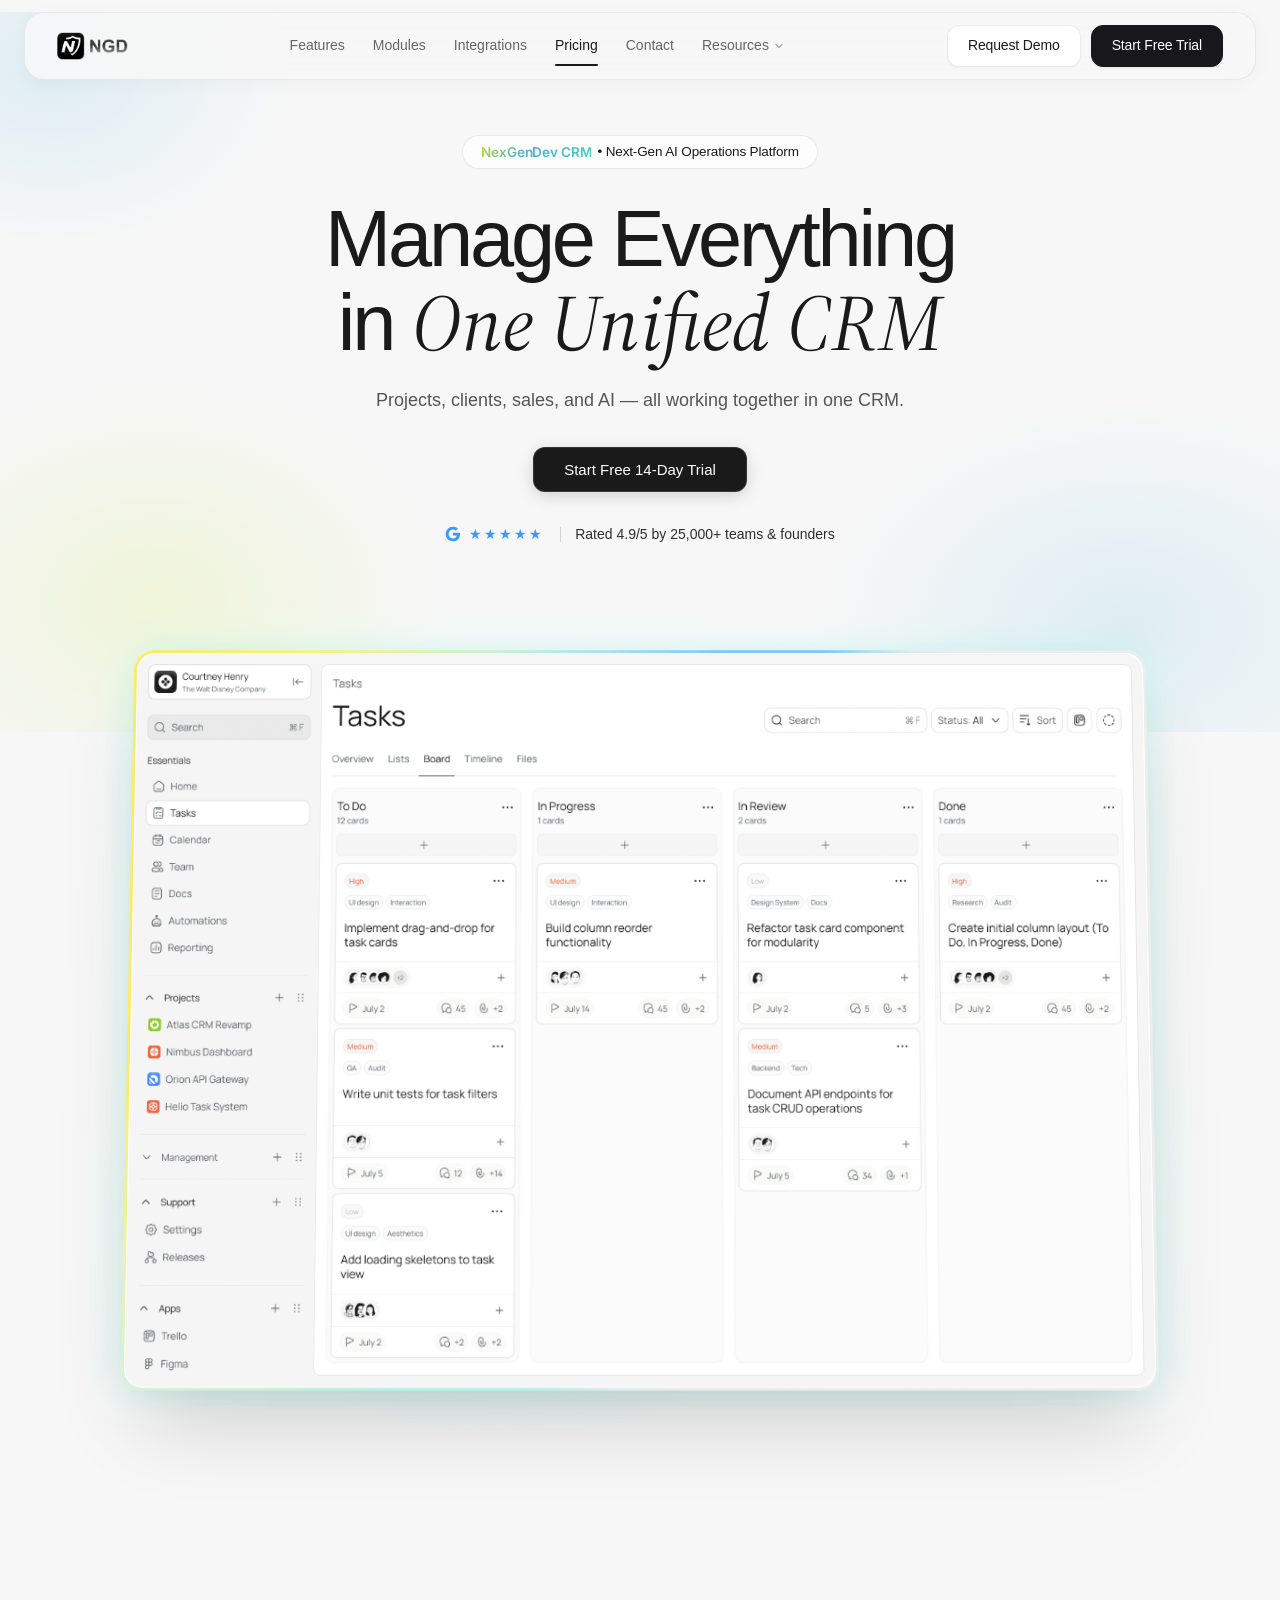
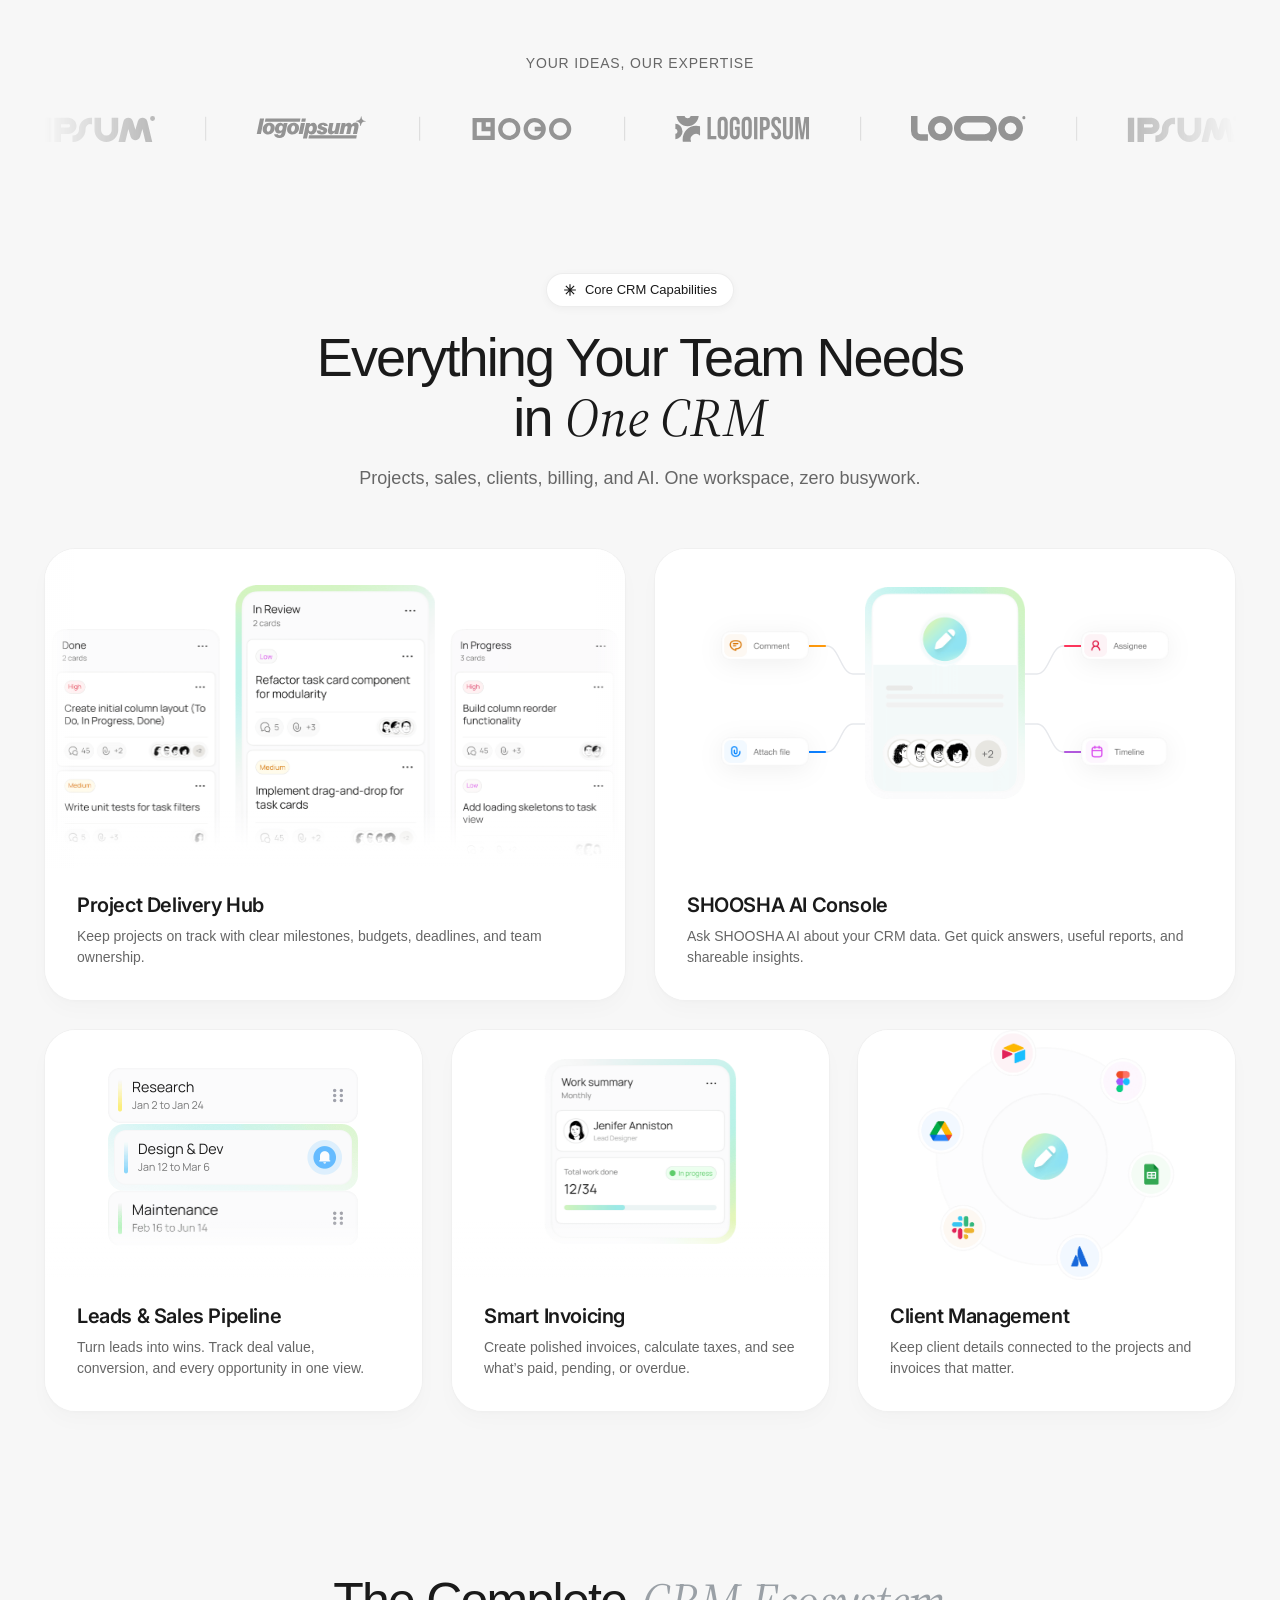
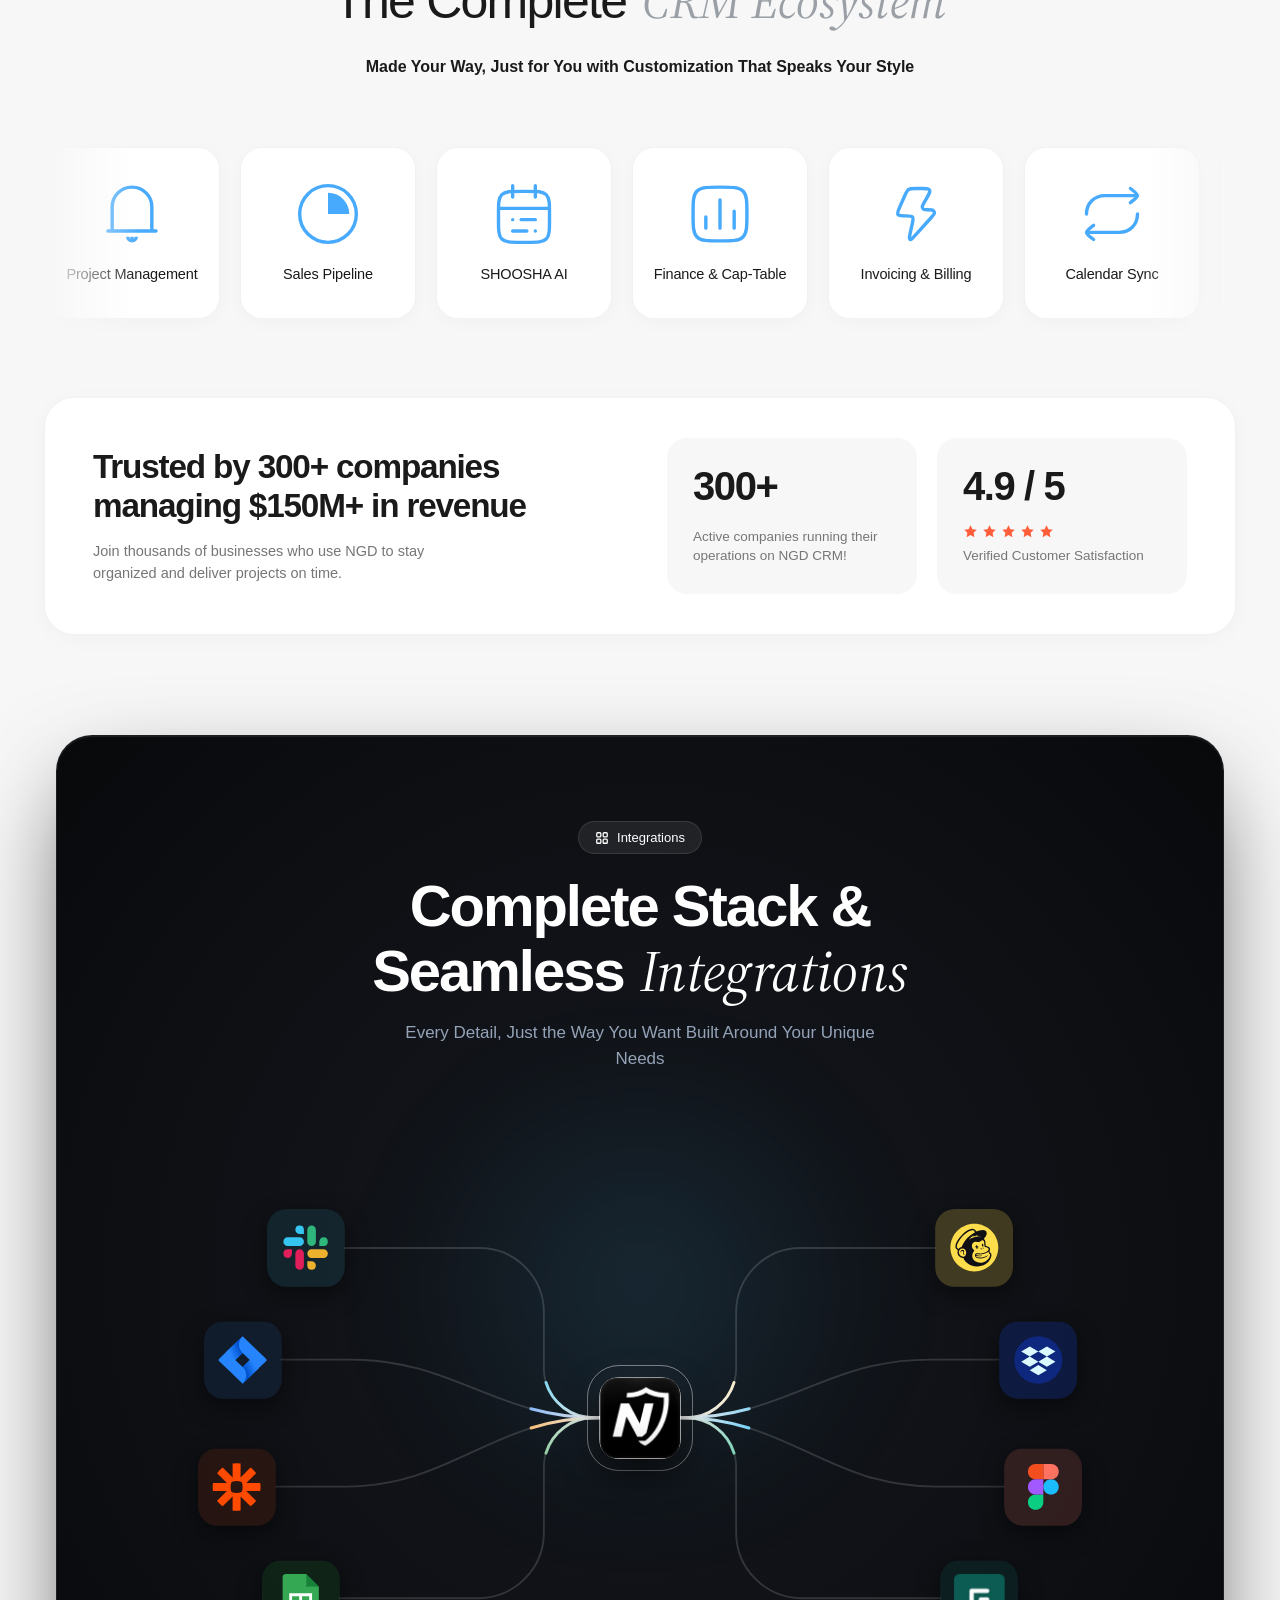
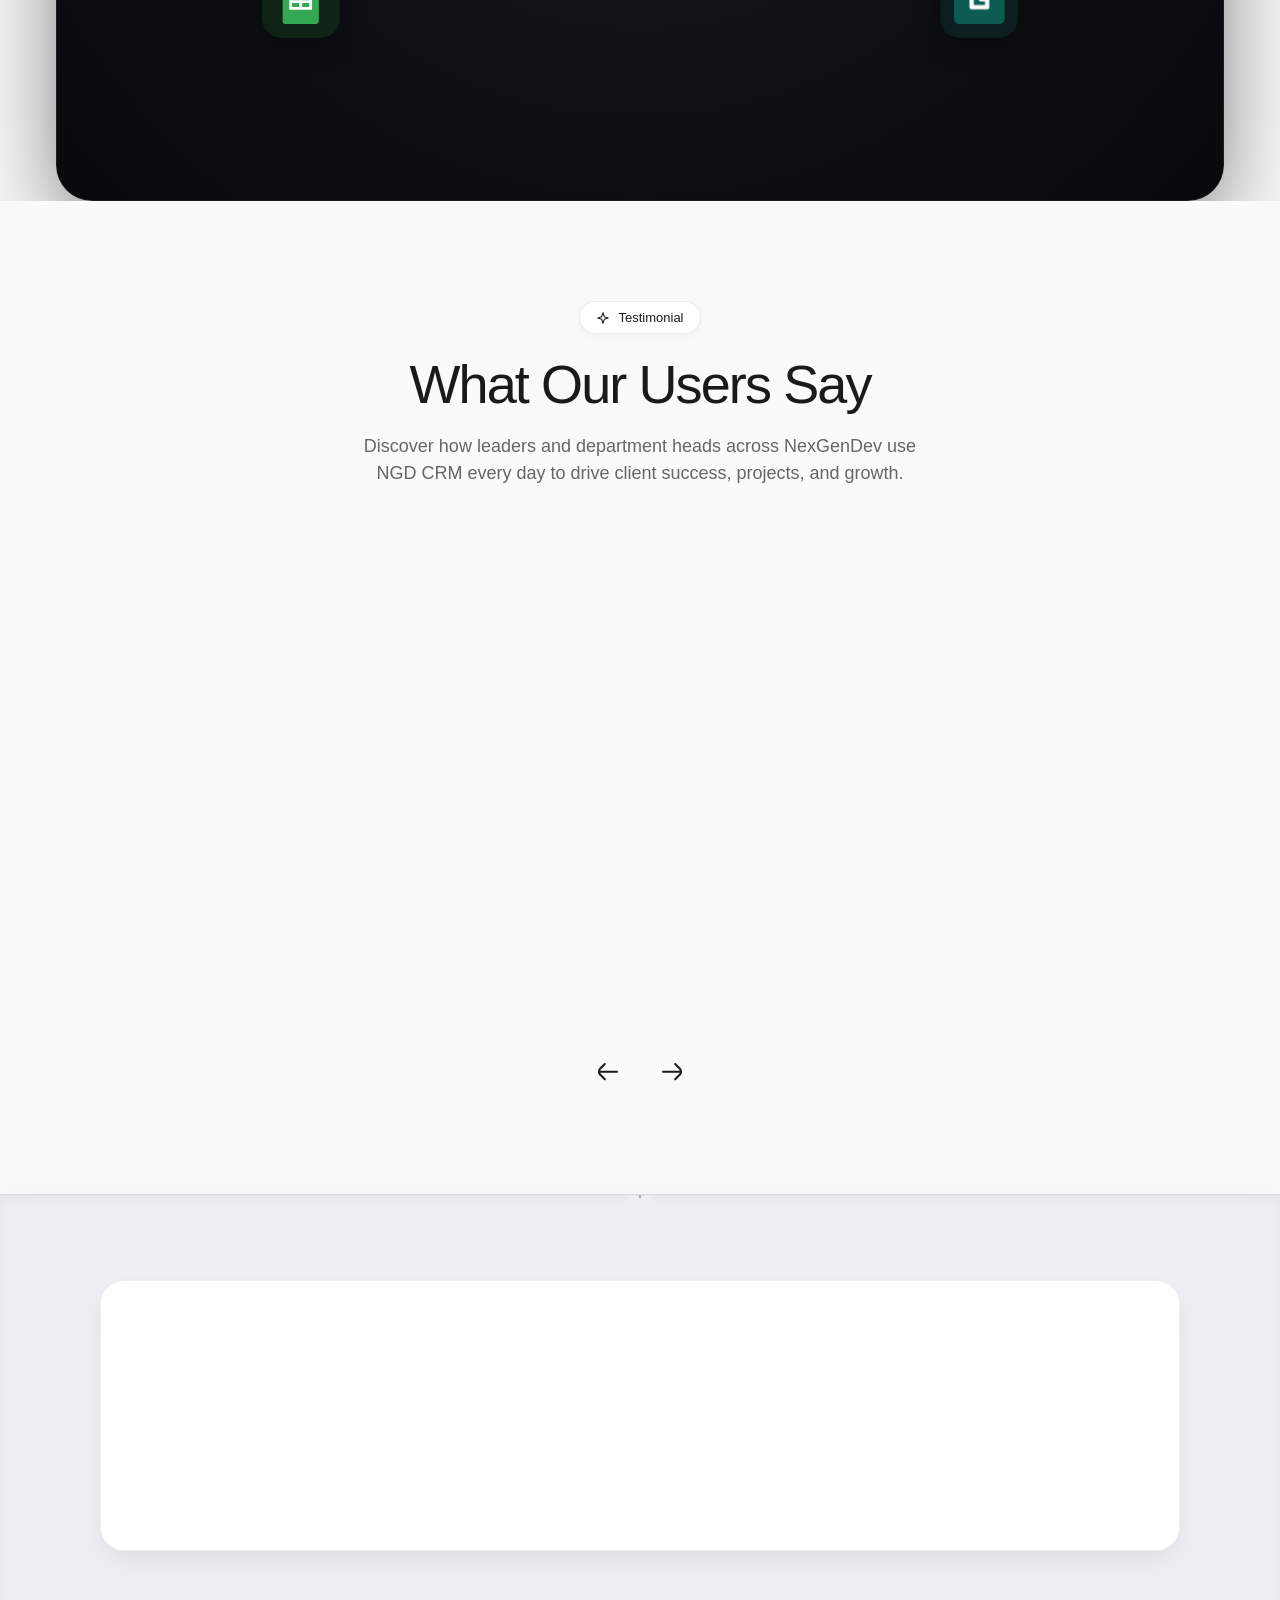
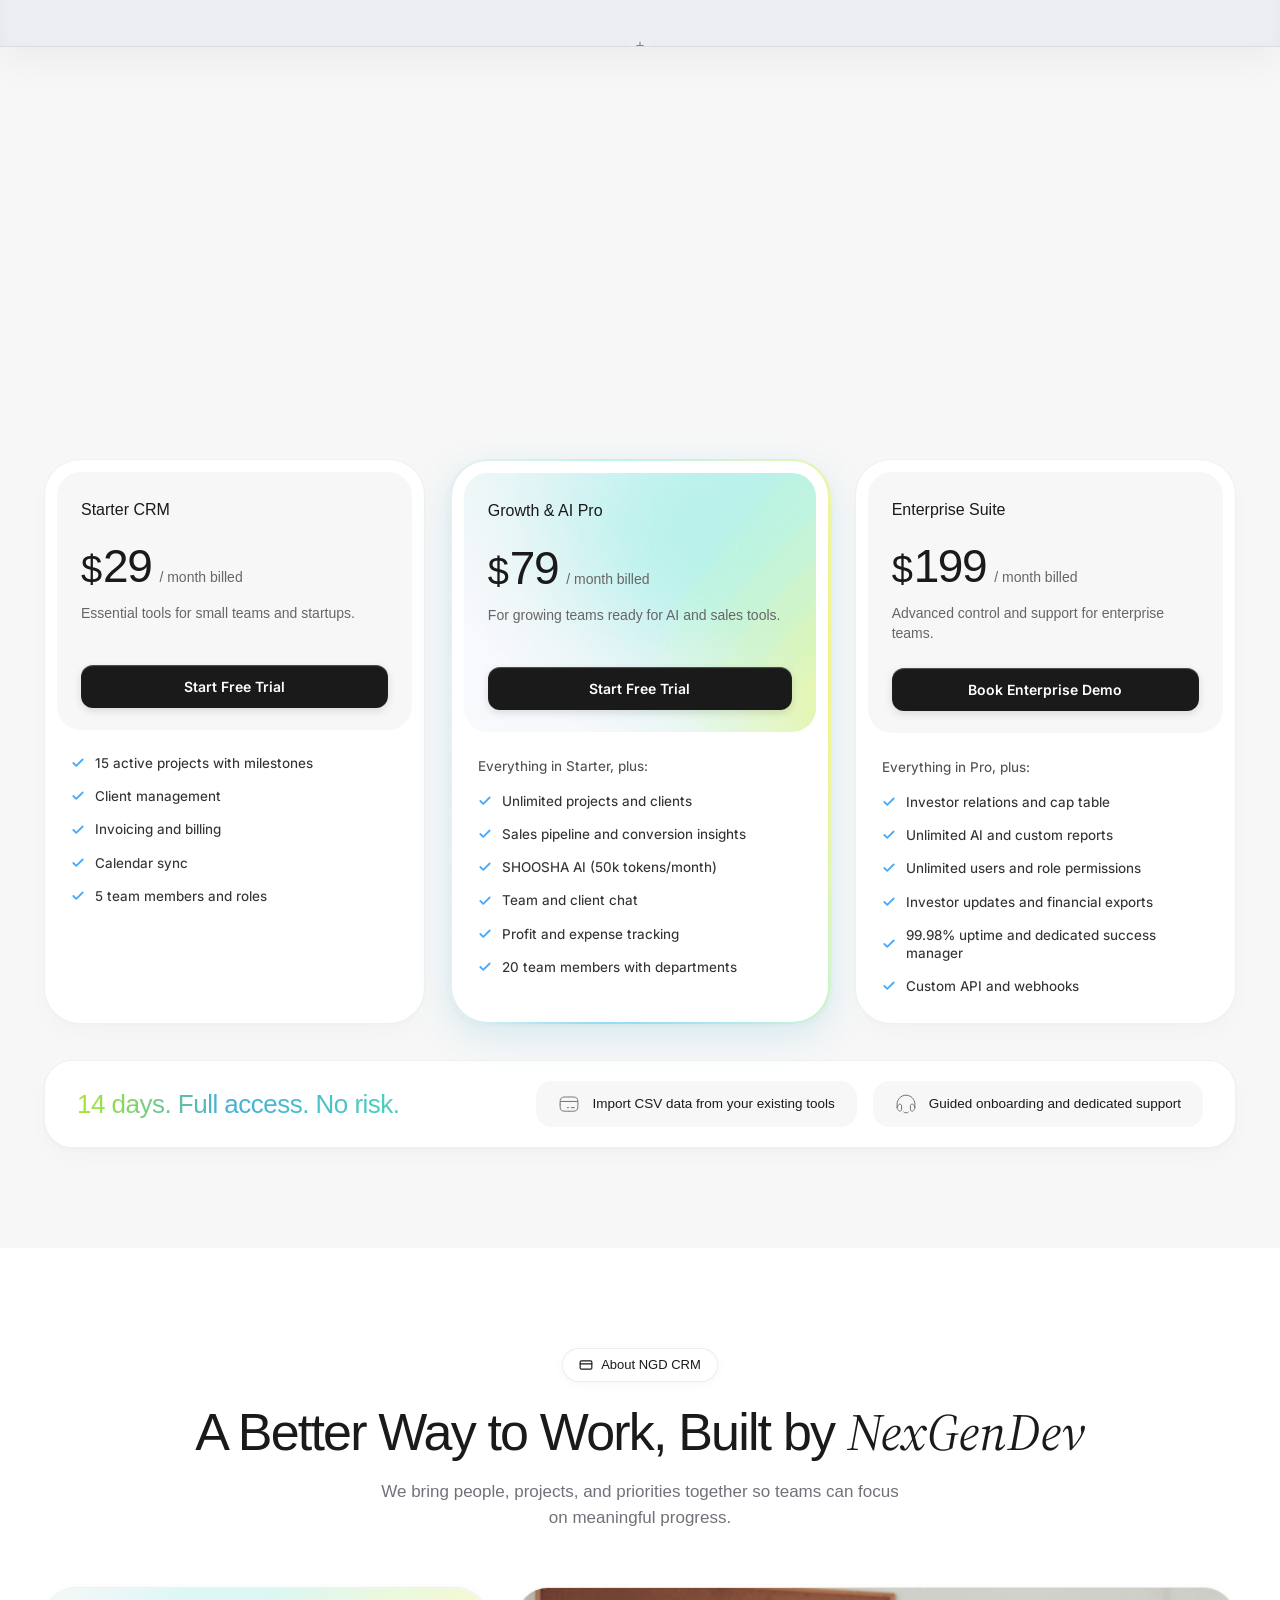
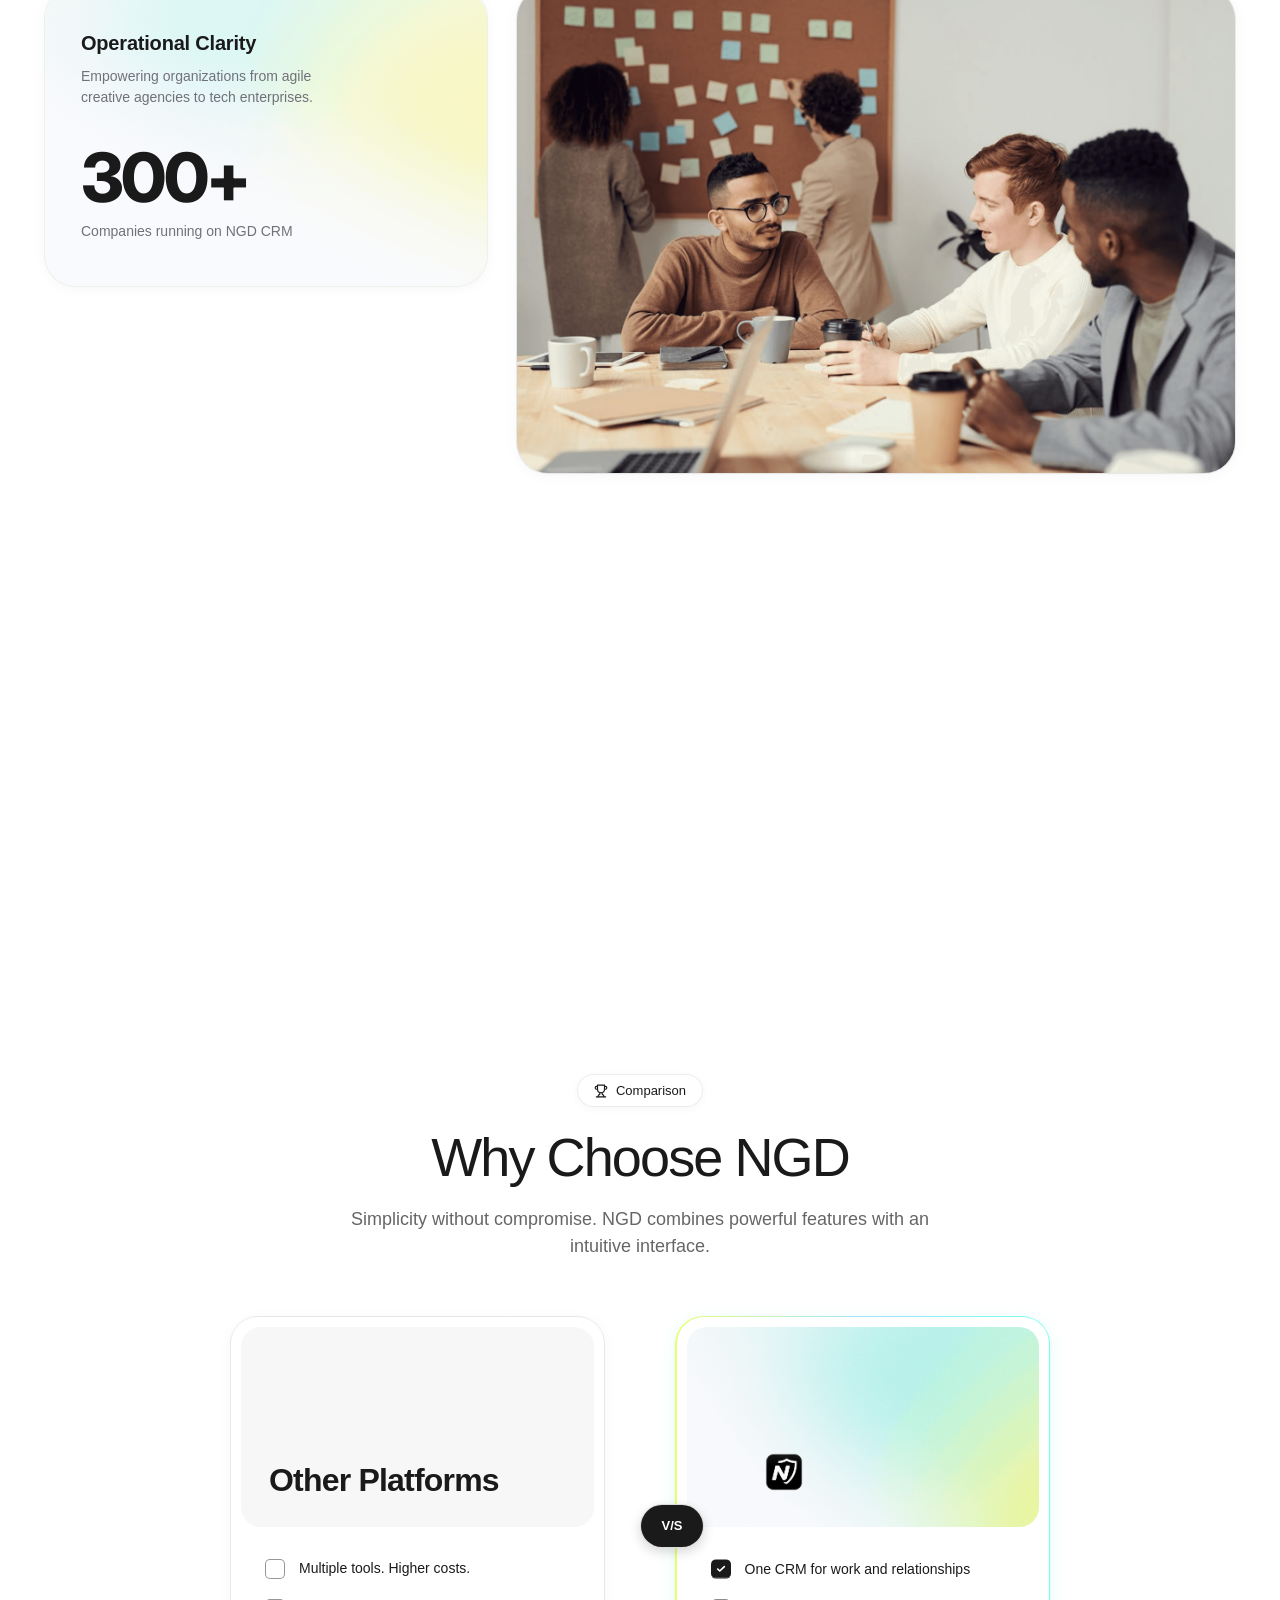
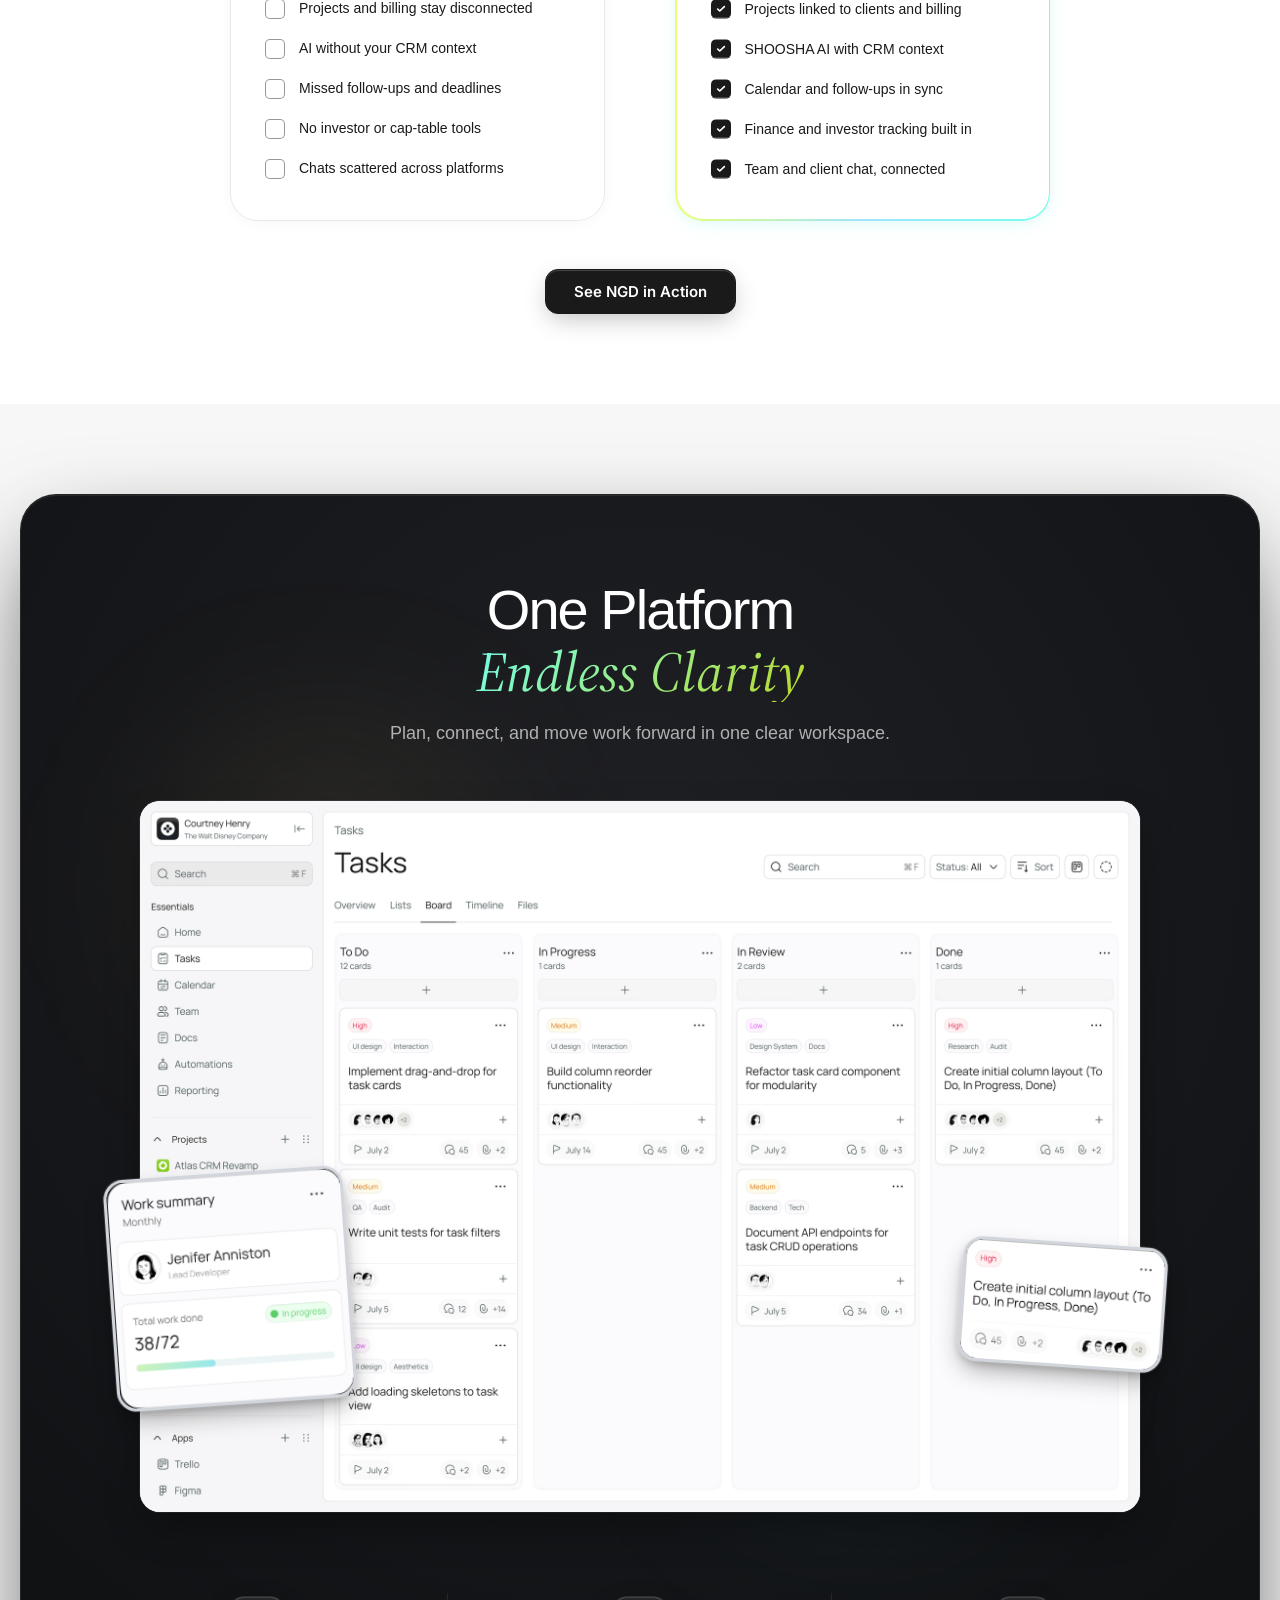
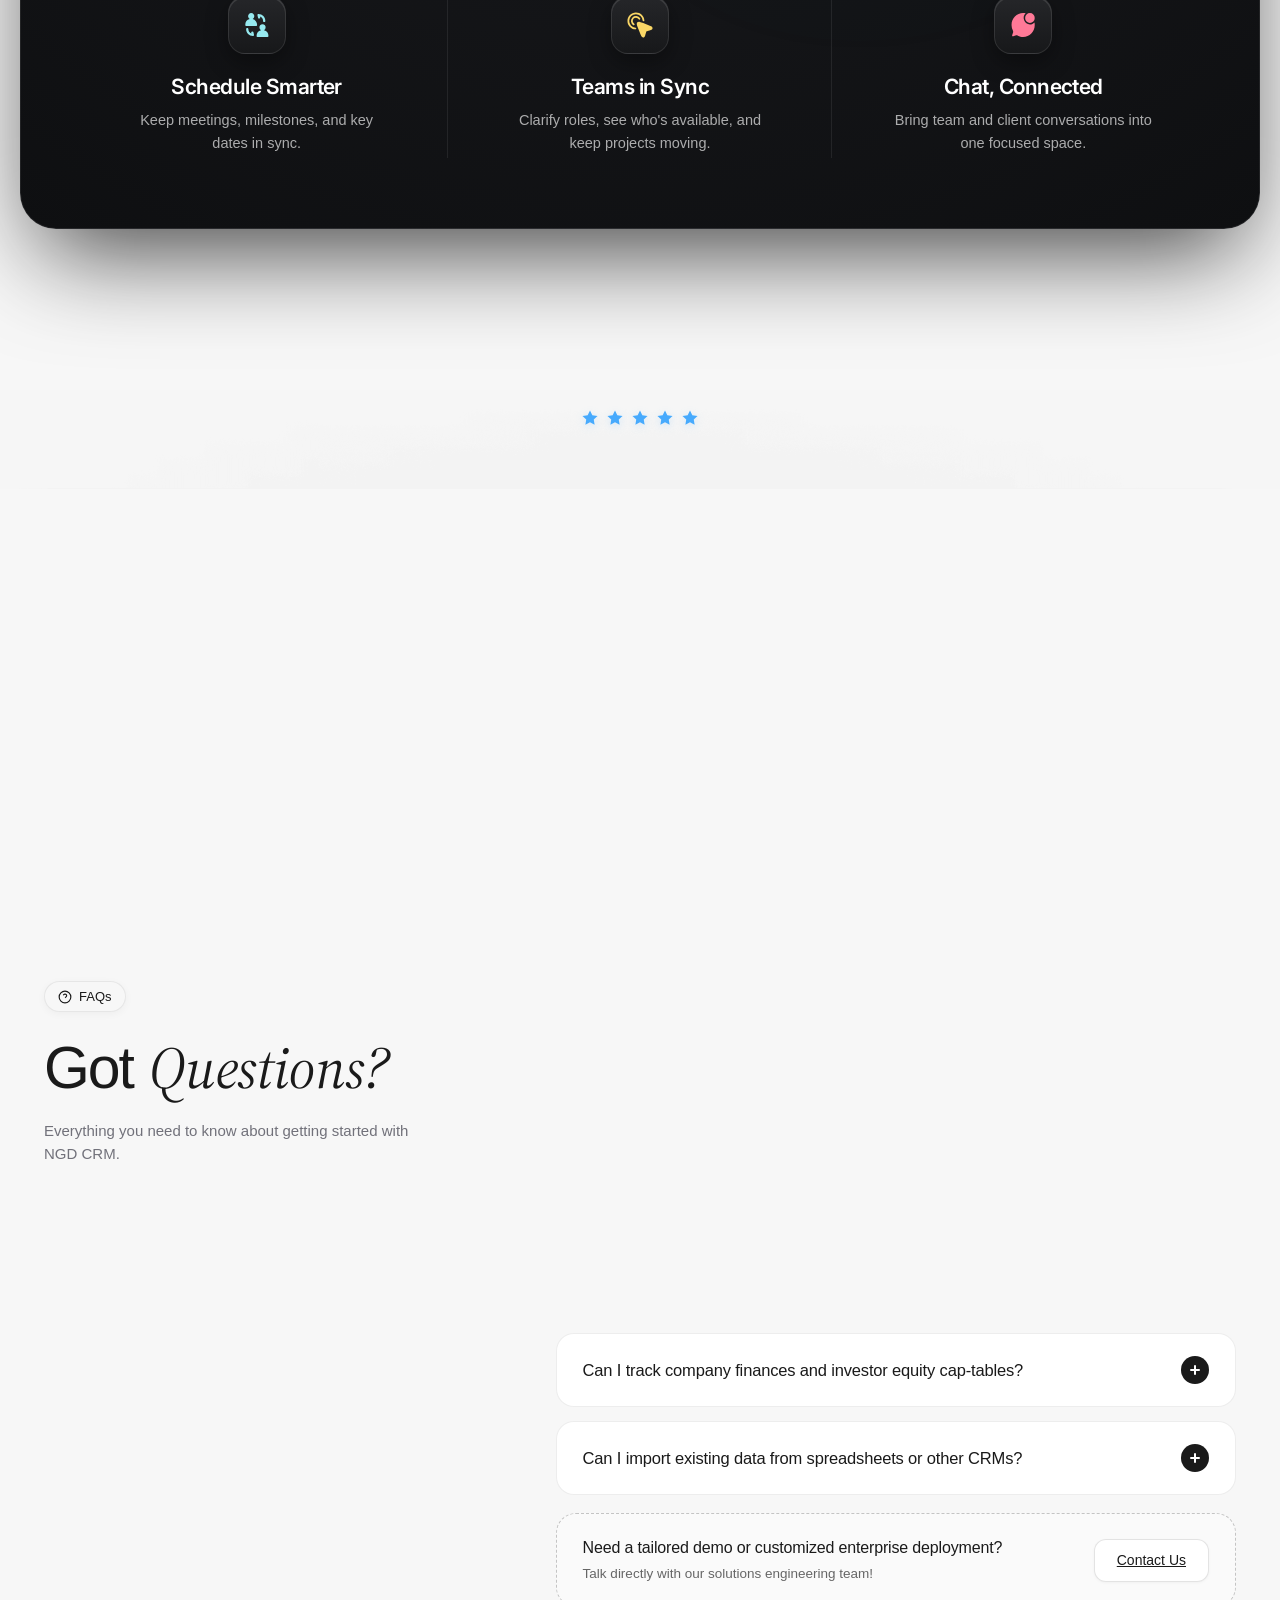
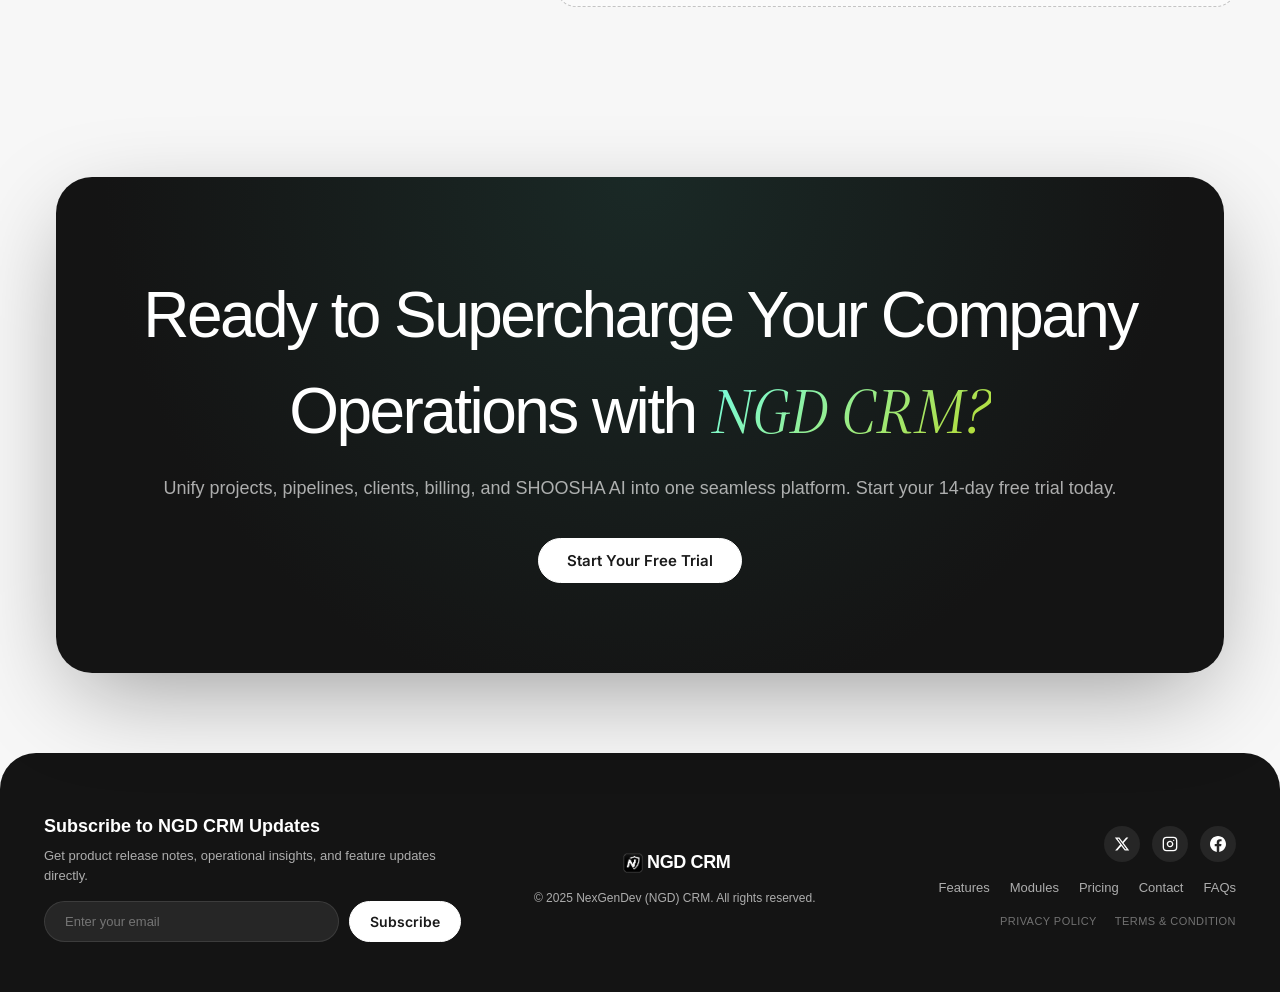
==== index.html @ 993f3998 "text changes - DL" ====
<!DOCTYPE html>
<html lang="en">

<head>
  <meta charset="UTF-8">
  <meta name="viewport" content="width=device-width, initial-scale=1.0">
  <title>NGD CRM - The All-in-One Operations, Project & AI CRM Platform</title>
  <meta name="description"
    content="NexGenDev (NGD) CRM unifies project management, sales pipelines, client lifecycle, invoicing, investor relations, team collaboration, and SHOOSHA AI into one seamless platform.">

  <!-- Favicon -->
  <link rel="icon" type="image/png" href="images/newnex.png">
  <link rel="apple-touch-icon" href="images/newnex.png">

  <!-- Google Fonts: Inter Display, Inter & Source Serif 4 -->
  <link rel="preconnect" href="https://fonts.googleapis.com">
  <link rel="preconnect" href="https://fonts.gstatic.com" crossorigin>
  <link
    href="https://fonts.googleapis.com/css2?family=Inter+Tight:ital,wght@0,100..900;1,100..900&family=Inter:ital,opsz,wght@0,14..32,100..900;1,14..32,100..900&family=Source+Serif+4:ital,opsz,wght@0,8..60,300..800;1,8..60,300..800&display=swap"
    rel="stylesheet">

  <link rel="stylesheet" href="style.css">
</head>

<body>

  <!-- Ambient Background Accents -->
  <div class="ambient-glow glow-top"></div>

  <!-- Header / Navigation -->
  <header class="site-header" id="siteHeader">
    <div class="header-container">
      <a href="index.html" class="brand-logo" aria-label="NGD CRM Home">
        <img src="images/logo.png" alt="NGD CRM" class="brand-logo-img">
      </a>

      <!-- Desktop Nav -->
      <nav class="nav-links">
        <a href="#features" class="nav-link active">Features</a>
        <a href="#smarter" class="nav-link">Modules</a>
        <a href="#integrations" class="nav-link">Integrations</a>
        <a href="#pricing" class="nav-link">Pricing</a>
        <a href="contact.html" class="nav-link">Contact</a>
        <div class="nav-dropdown">
          <a href="#faq" class="nav-link dropdown-toggle">
            Resources
            <svg class="dropdown-chevron" width="12" height="12" viewBox="0 0 24 24" fill="none" stroke="currentColor"
              stroke-width="2" stroke-linecap="round" stroke-linejoin="round">
              <polyline points="6 9 12 15 18 9"></polyline>
            </svg>
          </a>
          <div class="dropdown-menu">
            <a href="#about" class="dropdown-item">About Platform</a>
            <a href="#comparison" class="dropdown-item">Why NGD CRM</a>
            <a href="#overview" class="dropdown-item">Platform Tour</a>
            <a href="#faq" class="dropdown-item">FAQs</a>
          </div>
        </div>
      </nav>

      <!-- Header CTAs -->
      <div class="header-actions">
        <button class="btn btn-outline waitlist-trigger" type="button">Request Demo</button>
        <button class="btn btn-dark waitlist-trigger" type="button">Start Free Trial</button>
        <button class="mobile-toggle" id="mobileMenuBtn" aria-label="Toggle Navigation Menu">
          <span></span>
          <span></span>
        </button>
      </div>
    </div>

    <!-- Mobile Drawer Menu Backdrop -->
    <div class="mobile-menu-backdrop" id="mobileMenuBackdrop"></div>

    <!-- Mobile Drawer Menu Card -->
    <div class="mobile-menu" id="mobileMenu" aria-hidden="true">
      <div class="mobile-menu-card">
        <!-- Card Header: Existing Logo + Close Button -->
        <div class="mobile-menu-header">
          <a href="index.html" class="mobile-card-brand" aria-label="NGD CRM Home">
            <img src="images/logo.png" alt="NGD CRM" class="mobile-brand-img">
          </a>
          <button class="mobile-menu-close" id="mobileMenuCloseBtn" aria-label="Close navigation menu">
            <svg width="20" height="20" viewBox="0 0 24 24" fill="none" stroke="currentColor" stroke-width="2.2"
              stroke-linecap="round" stroke-linejoin="round">
              <line x1="18" y1="6" x2="6" y2="18"></line>
              <line x1="6" y1="6" x2="18" y2="18"></line>
            </svg>
          </button>
        </div>

        <!-- Card Nav Links -->
        <nav class="mobile-nav-list">
          <div class="mobile-nav-item">
            <a href="#features" class="mobile-link active">Features</a>
            <div class="mobile-active-indicator"></div>
          </div>
          <div class="mobile-nav-item">
            <a href="#smarter" class="mobile-link">Modules</a>
          </div>
          <div class="mobile-nav-item">
            <a href="#integrations" class="mobile-link">Integrations</a>
          </div>
          <div class="mobile-nav-item">
            <a href="#pricing" class="mobile-link">Pricing</a>
          </div>
          <div class="mobile-nav-item">
            <a href="contact.html" class="mobile-link">Contact</a>
          </div>
          <div class="mobile-nav-item mobile-dropdown-item">
            <button type="button" class="mobile-link mobile-dropdown-btn" id="mobileResourcesBtn" aria-expanded="false">
              <span>Resources</span>
              <svg class="mobile-chevron" width="14" height="14" viewBox="0 0 24 24" fill="none" stroke="currentColor"
                stroke-width="2" stroke-linecap="round" stroke-linejoin="round">
                <polyline points="6 9 12 15 18 9"></polyline>
              </svg>
            </button>
            <div class="mobile-submenu" id="mobileResourcesSubmenu">
              <a href="#about" class="mobile-sublink">About Platform</a>
              <a href="#comparison" class="mobile-sublink">Why NGD CRM</a>
              <a href="#overview" class="mobile-sublink">Platform Tour</a>
              <a href="#faq" class="mobile-sublink">FAQs</a>
            </div>
          </div>
        </nav>

        <!-- Bottom Actions (Side by Side) -->
        <div class="mobile-actions">
          <button class="btn mobile-btn-outline waitlist-trigger" type="button">Request Demo</button>
          <button class="btn mobile-btn-dark waitlist-trigger" type="button">Start Free Trial</button>
        </div>
      </div>
    </div>
  </header>

  <main>
    <!-- HERO SECTION -->
    <section class="hero-section" id="hero">
      <div class="container hero-container">
        <!-- Badge -->
        <div class="pill-badge hero-badge">
          <span class="pill-highlight">NexGenDev CRM</span> • Next-Gen AI Operations Platform
        </div>

        <!-- Main Title -->
        <h1 class="hero-title">
          Manage Everything<br>
          in <span class="serif-italic">One Unified CRM</span>
        </h1>

        <!-- Subtitle -->
        <p class="hero-subtitle">
          Projects, clients, sales, and AI — all working together in one CRM.
        </p>

        <!-- CTA Button -->
        <div class="hero-cta-wrap">
          <button class="btn btn-hero-cta waitlist-trigger" type="button">Start Free 14-Day Trial</button>
        </div>

        <!-- Social Proof Rating -->
        <div class="hero-reviews">
          <div class="google-rating">
            <svg class="google-icon" viewBox="0 0 24 24" width="16" height="16">
              <path fill="#3B99FC"
                d="M22.56 12.25c0-.78-.07-1.53-.2-2.25H12v4.26h5.92c-.26 1.37-1.04 2.53-2.21 3.31v2.77h3.57c2.08-1.92 3.28-4.74 3.28-8.09z" />
              <path fill="#3B99FC"
                d="M12 23c2.97 0 5.46-.98 7.28-2.66l-3.57-2.77c-.98.66-2.23 1.06-3.71 1.06-2.86 0-5.29-1.93-6.16-4.53H2.18v2.84C3.99 20.53 7.7 23 12 23z" />
              <path fill="#3B99FC"
                d="M5.84 14.09c-.22-.66-.35-1.36-.35-2.09s.13-1.43.35-2.09V7.06H2.18C1.43 8.55 1 10.22 1 12s.43 3.45 1.18 4.94l2.85-2.22.81-.63z" />
              <path fill="#3B99FC"
                d="M12 5.38c1.62 0 3.06.56 4.21 1.64l3.15-3.15C17.45 2.09 14.97 1 12 1 7.7 1 3.99 3.47 2.18 7.06l3.66 2.84c.87-2.6 3.3-4.52 6.16-4.52z" />
            </svg>
            <div class="stars stars-sky">
              <span>★</span><span>★</span><span>★</span><span>★</span><span>★</span>
            </div>
            <span class="review-divider"></span>
            <span class="reviews-text">Rated 4.9/5 by 25,000+ teams &amp; founders</span>
          </div>
        </div>

        <!-- Hero App Mockup -->
        <div class="hero-mockup-section">
          <div class="hero-glow-bg">
            <img src="images/eghepTEPMM1sApJCMQ1VqSaKOY.png" alt="" class="hero-glow-img">
          </div>
          <div class="hero-mockup-perspective" id="heroMockupPerspective">
            <div class="hero-mockup-card" id="heroMockupCard">
              <div class="mockup-frame-bg">
                <img src="images/qK9XWarVImvIhsoEr4mUFV3650M.png" alt="" class="mockup-frame-img">
              </div>
              <div class="mockup-dashboard-content">
                <img src="images/UKzIr5paVaLFJWHAumrNbRIxczk.png" alt="NexGenDev NGD CRM Dashboard &amp; Operations Center" class="dashboard-img">
              </div>
            </div>
          </div>
        </div>
      </div>
    </section>

    <!-- LOGOS MARQUEE -->
    <section class="logos-section">
      <div class="container text-center">
        <h4 class="logos-heading">Your Ideas, Our Expertise</h4></h4>
        <div class="marquee-wrapper">
          <div class="marquee-track">
            <!-- Set 1 -->
            <div class="logo-item"><img src="images/5nYj2i6tU9yLEAOJRESakSDvp0g.svg" alt="Company Logo"
                class="brand-logo-img"></div>
            <div class="logo-sep">|</div>
            <div class="logo-item"><img src="images/rup7262w3KHAvtyJB0CnC6FWHSc.svg" alt="Company Logo"
                class="brand-logo-img"></div>
            <div class="logo-sep">|</div>
            <div class="logo-item"><img src="images/0EIEmxtogiwTpTo7lEjARtFLa8.svg" alt="Company Logo"
                class="brand-logo-img"></div>
            <div class="logo-sep">|</div>
            <div class="logo-item"><img src="images/RK0C79148LnQefLLc4p1LjvgJ20.svg" alt="Company Logo"
                class="brand-logo-img"></div>
            <div class="logo-sep">|</div>
            <div class="logo-item"><img src="images/xdtXSfrXwwIszE0AYnYks93MQUY.svg" alt="Company Logo"
                class="brand-logo-img"></div>
            <div class="logo-sep">|</div>

            <!-- Set 2 for seamless infinite scroll -->
            <div class="logo-item"><img src="images/5nYj2i6tU9yLEAOJRESakSDvp0g.svg" alt="Company Logo"
                class="brand-logo-img"></div>
            <div class="logo-sep">|</div>
            <div class="logo-item"><img src="images/rup7262w3KHAvtyJB0CnC6FWHSc.svg" alt="Company Logo"
                class="brand-logo-img"></div>
            <div class="logo-sep">|</div>
            <div class="logo-item"><img src="images/0EIEmxtogiwTpTo7lEjARtFLa8.svg" alt="Company Logo"
                class="brand-logo-img"></div>
            <div class="logo-sep">|</div>
            <div class="logo-item"><img src="images/RK0C79148LnQefLLc4p1LjvgJ20.svg" alt="Company Logo"
                class="brand-logo-img"></div>
            <div class="logo-sep">|</div>
            <div class="logo-item"><img src="images/xdtXSfrXwwIszE0AYnYks93MQUY.svg" alt="Company Logo"
                class="brand-logo-img"></div>
            <div class="logo-sep">|</div>

            <!-- Set 3 for seamless loop -->
            <div class="logo-item"><img src="images/5nYj2i6tU9yLEAOJRESakSDvp0g.svg" alt="Company Logo"
                class="brand-logo-img"></div>
            <div class="logo-sep">|</div>
            <div class="logo-item"><img src="images/rup7262w3KHAvtyJB0CnC6FWHSc.svg" alt="Company Logo"
                class="brand-logo-img"></div>
            <div class="logo-sep">|</div>
            <div class="logo-item"><img src="images/0EIEmxtogiwTpTo7lEjARtFLa8.svg" alt="Company Logo"
                class="brand-logo-img"></div>
            <div class="logo-sep">|</div>
            <div class="logo-item"><img src="images/RK0C79148LnQefLLc4p1LjvgJ20.svg" alt="Company Logo"
                class="brand-logo-img"></div>
            <div class="logo-sep">|</div>
            <div class="logo-item"><img src="images/xdtXSfrXwwIszE0AYnYks93MQUY.svg" alt="Company Logo"
                class="brand-logo-img"></div>
            <div class="logo-sep">|</div>
          </div>
        </div>
      </div>
    </section>

    <!-- FEATURES BENTO GRID -->
    <section class="features-section" id="features">
      <div class="container">
        <!-- Section Header -->
        <div class="section-header text-center">
          <div class="pill-badge">
            <svg width="14" height="14" viewBox="0 0 24 24" fill="none" stroke="currentColor" stroke-width="2">
              <path d="M12 2v20M2 12h20M4.93 4.93l14.14 14.14M4.93 19.07l14.14-14.14" />
            </svg>
            Core CRM Capabilities
          </div>
          <h2 class="section-title">
            Everything Your Team Needs<br>
            in <span class="serif-italic">One CRM</span>
          </h2>
          <p class="section-subtitle">
            Projects, sales, clients, billing, and AI. One workspace, zero busywork.
          </p>
        </div>

        <!-- Bento Grid: 2 on top, 3 on bottom -->
        <div class="bento-grid">
          <!-- Bento Card 1: Project Management (Wide) -->
          <div class="bento-card bento-wide">
            <div class="bento-preview-top preview-smart-boards">
              <div class="sb-col sb-col-left">
                <img src="images/Ntog7R5TGhqmfPJiEHINlQfk.png" alt="Planning &amp; Upcoming Projects">
              </div>
              <div class="sb-col sb-col-center">
                <img src="images/O7slyMQCb3o5zpnYVg33D7xzd4.png" alt="In Progress Projects">
              </div>
              <div class="sb-col sb-col-right">
                <img src="images/F8f0mKt3Lz1TrTMw1Ez2swxL4.png" alt="Completed Deliverables">
              </div>
              <div class="bento-mask bento-mask-bottom"></div>
              <div class="bento-mask bento-mask-left"></div>
              <div class="bento-mask bento-mask-right"></div>
            </div>
            <div class="bento-content">
              <h3 class="bento-title">Project Delivery Hub</h3>
              <p class="bento-desc">Keep projects on track with clear milestones, budgets, deadlines, and team ownership.</p>
            </div>
          </div>

          <!-- Bento Card 2: SHOOSHA AI Console (Wide) -->
          <div class="bento-card bento-wide">
            <div class="bento-preview-top preview-collab">
              <!-- Center Card -->
              <div class="collab-center-wrap">
                <img src="images/PVF60gJL2lj7qxtkuEtNE7RpPM.png" alt="SHOOSHA AI CRM Console">
              </div>
              <!-- 4 Curved Connector Lines with Traveling Light Pulses -->
              <div class="collab-line collab-line-tl">
                <svg width="100%" height="100%" viewBox="0 0 56 34" fill="none">
                  <path d="M 0 3 H 18 C 30 3, 32 31, 44 31 H 56" stroke="#E5E7EB" stroke-width="1.5"
                    stroke-linecap="round" />
                  <path class="pulse-beam beam-orange" d="M 0 3 H 18 C 30 3, 32 31, 44 31 H 56" stroke="#FF9500"
                    stroke-width="2.2" stroke-linecap="round" />
                </svg>
              </div>
              <div class="collab-line collab-line-bl">
                <svg width="100%" height="100%" viewBox="0 0 56 34" fill="none">
                  <path d="M 0 31 H 18 C 30 31, 32 3, 44 3 H 56" stroke="#E5E7EB" stroke-width="1.5"
                    stroke-linecap="round" />
                  <path class="pulse-beam beam-blue" d="M 0 31 H 18 C 30 31, 32 3, 44 3 H 56" stroke="#007AFF"
                    stroke-width="2.2" stroke-linecap="round" />
                </svg>
              </div>
              <div class="collab-line collab-line-tr">
                <svg width="100%" height="100%" viewBox="0 0 56 34" fill="none">
                  <path d="M 56 3 H 38 C 26 3, 24 31, 12 31 H 0" stroke="#E5E7EB" stroke-width="1.5"
                    stroke-linecap="round" />
                  <path class="pulse-beam beam-crimson" d="M 56 3 H 38 C 26 3, 24 31, 12 31 H 0" stroke="#FF2D55"
                    stroke-width="2.2" stroke-linecap="round" />
                </svg>
              </div>
              <div class="collab-line collab-line-br">
                <svg width="100%" height="100%" viewBox="0 0 56 34" fill="none">
                  <path d="M 56 31 H 38 C 26 31, 24 3, 12 3 H 0" stroke="#E5E7EB" stroke-width="1.5"
                    stroke-linecap="round" />
                  <path class="pulse-beam beam-purple" d="M 56 31 H 38 C 26 31, 24 3, 12 3 H 0" stroke="#AF52DE"
                    stroke-width="2.2" stroke-linecap="round" />
                </svg>
              </div>
              <!-- 4 Floating Chips -->
              <div class="collab-chip chip-comment">
                <img src="images/rJB4WUvpToRgfSYiQA8OF6UwHQ.png" alt="SHOOSHA AI Query Insights">
              </div>
              <div class="collab-chip chip-attach">
                <img src="images/pqYKCNiylewDZzKfEAnc3NVXBg4.png" alt="Financial Summaries">
              </div>
              <div class="collab-chip chip-assignee">
                <img src="images/F7Dx3fDm3lNrbZgQrnHSp4IzJQQ.png" alt="Smart Team Sync">
              </div>
              <div class="collab-chip chip-timeline">
                <img src="images/oJeo6kXEVp4SQtqNLdgZazgv7zk.png" alt="Export Transcript">
              </div>
              <div class="bento-mask bento-mask-bottom"></div>
            </div>
            <div class="bento-content">
              <h3 class="bento-title">SHOOSHA AI Console</h3>
              <p class="bento-desc">Ask SHOOSHA AI about your CRM data. Get quick answers, useful reports, and shareable insights.</p>
            </div>
          </div>

          <!-- Bento Card 3: Leads & Sales Pipeline -->
          <div class="bento-card">
            <div class="bento-preview-top preview-deadlines">
              <div class="deadline-stack">
                <div class="dl-item dl-research">
                  <img src="images/9nBGqftHCKxMtRanm8l5MD6dEA.png" alt="Lead Stages: New, Contacted, Qualified">
                </div>
                <div class="dl-item dl-design">
                  <img src="images/M7kZbdT2p2vb0rAoLprA5jxQqc.png" alt="Proposals &amp; Deal Values">
                </div>
                <div class="dl-item dl-maint">
                  <img src="images/cdl3sfflLSPvjNP6zzHbfg5NYc.png" alt="Won Deals &amp; Lead Export">
                </div>
              </div>
              <div class="bento-mask bento-mask-bottom"></div>
            </div>
            <div class="bento-content">
              <h3 class="bento-title">Leads &amp; Sales Pipeline</h3>
              <p class="bento-desc">Turn leads into wins. Track deal value, conversion, and every opportunity in one view.</p>
            </div>
          </div>

          <!-- Bento Card 4: Invoicing, Billing & Finance -->
          <div class="bento-card">
            <div class="bento-preview-top preview-progress">
              <div class="progress-wrap">
                <img src="images/sFfQbdJRCKkz52BqBPOtl2jhE.png" alt="Invoice &amp; Billing Progress">
              </div>
              <div class="bento-mask bento-mask-bottom"></div>
            </div>
            <div class="bento-content">
              <h3 class="bento-title">Smart Invoicing</h3>
              <p class="bento-desc">Create polished invoices, calculate taxes, and see what’s paid, pending, or overdue.</p>
            </div>
          </div>

          <!-- Bento Card 5: Client 360° Management -->
          <div class="bento-card">
            <div class="bento-preview-top preview-integrations">
              <div class="integrations-orbit-wrap">
                <img src="images/AIHl0btI97ExfKaF8I8cCUzD6Fs.png" alt="Client 360 Lifecycle">
              </div>
            </div>
            <div class="bento-content">
              <h3 class="bento-title">Client Management</h3>
              <p class="bento-desc">Keep client details connected to the projects and invoices that matter.</p>
            </div>
          </div>
        </div>
      </div>
    </section>

    <!-- HORIZONTAL FEATURE ICONS & STATS: WORK SMARTER, NOT HARDER -->
    <section class="feature-pills-section" id="smarter">
      <div class="container">
        <!-- Section Header -->
        <div class="feature-pills-header">
          <h2 class="feature-pills-title">The Complete <span class="serif-italic-accent">CRM Ecosystem</span></h2>
          <BR>
          <h4 class="feature-pills-subtitle">Made Your Way, Just for You with  Customization That Speaks Your Style<h4>
        </div>

        <!-- 6 Feature Icon Cards with edge mask (Continuous Infinite Carousel) -->
        <div class="feature-pills-mask-wrapper">
          <div class="feature-pills-track">
            <!-- Group 1 -->
            <div class="feature-pills-group">
              <div class="smarter-card">
                <div class="smarter-icon-wrap">
                  <img src="images/lT0fkuVbKbQcKHsmAWQe4HDsrA.svg" alt="Project Hub" class="smarter-icon">
                </div>
                <span class="smarter-name">Project Management</span>
              </div>

              <div class="smarter-card">
                <div class="smarter-icon-wrap">
                  <img src="images/6tPTiCIHP8ZgCC2o3FwZ6fBtNPo.svg" alt="Sales Pipeline" class="smarter-icon">
                </div>
                <span class="smarter-name">Sales Pipeline</span>
              </div>

              <div class="smarter-card">
                <div class="smarter-icon-wrap">
                  <img src="images/2fttIDWN9sJMyH48RK3IzkPA8z0.svg" alt="SHOOSHA AI" class="smarter-icon">
                </div>
                <span class="smarter-name">SHOOSHA AI</span>
              </div>

              <div class="smarter-card">
                <div class="smarter-icon-wrap">
                  <img src="images/vKhUCVmRyGb43eDyRiBWJiWB5Z4.svg" alt="Finance & Cap-Table" class="smarter-icon">
                </div>
                <span class="smarter-name">Finance &amp; Cap-Table</span>
              </div>

              <div class="smarter-card">
                <div class="smarter-icon-wrap">
                  <img src="images/ir2HDQMmDIcZKFeUvwToIPLGYss.svg" alt="Invoicing & Billing" class="smarter-icon">
                </div>
                <span class="smarter-name">Invoicing &amp; Billing</span>
              </div>

              <div class="smarter-card">
                <div class="smarter-icon-wrap">
                  <img src="images/4mFzA3Uvepl8pLAH7IEyxKSvU.svg" alt="Calendar & Schedule" class="smarter-icon">
                </div>
                <span class="smarter-name">Calendar Sync</span>
              </div>
            </div>

            <!-- Group 2 (Clone for infinite seamless loop) -->
            <div class="feature-pills-group" aria-hidden="true">
              <div class="smarter-card">
                <div class="smarter-icon-wrap">
                  <img src="images/lT0fkuVbKbQcKHsmAWQe4HDsrA.svg" alt="Client 360" class="smarter-icon">
                </div>
                <span class="smarter-name">Client Lifecycle</span>
              </div>

              <div class="smarter-card">
                <div class="smarter-icon-wrap">
                  <img src="images/6tPTiCIHP8ZgCC2o3FwZ6fBtNPo.svg" alt="Team & Departments" class="smarter-icon">
                </div>
                <span class="smarter-name">Team &amp; Departments</span>
              </div>

              <div class="smarter-card">
                <div class="smarter-icon-wrap">
                  <img src="images/2fttIDWN9sJMyH48RK3IzkPA8z0.svg" alt="Team Chat" class="smarter-icon">
                </div>
                <span class="smarter-name">Team &amp; Client Chat</span>
              </div>

              <div class="smarter-card">
                <div class="smarter-icon-wrap">
                  <img src="images/vKhUCVmRyGb43eDyRiBWJiWB5Z4.svg" alt="Investor Relations" class="smarter-icon">
                </div>
                <span class="smarter-name">Investor Relations</span>
              </div>

              <div class="smarter-card">
                <div class="smarter-icon-wrap">
                  <img src="images/ir2HDQMmDIcZKFeUvwToIPLGYss.svg" alt="Dashboard Insights" class="smarter-icon">
                </div>
                <span class="smarter-name">Dashboard Insights</span>
              </div>

              <div class="smarter-card">
                <div class="smarter-icon-wrap">
                  <img src="images/4mFzA3Uvepl8pLAH7IEyxKSvU.svg" alt="User Settings" class="smarter-icon">
                </div>
                <span class="smarter-name">Profile &amp; Security</span>
              </div>
            </div>

            <!-- Group 3 (Clone for seamless wide loop) -->
            <div class="feature-pills-group" aria-hidden="true">
              <div class="smarter-card">
                <div class="smarter-icon-wrap">
                  <img src="images/lT0fkuVbKbQcKHsmAWQe4HDsrA.svg" alt="Project Hub" class="smarter-icon">
                </div>
                <span class="smarter-name">Project Management</span>
              </div>

              <div class="smarter-card">
                <div class="smarter-icon-wrap">
                  <img src="images/6tPTiCIHP8ZgCC2o3FwZ6fBtNPo.svg" alt="Sales Pipeline" class="smarter-icon">
                </div>
                <span class="smarter-name">Sales Pipeline</span>
              </div>

              <div class="smarter-card">
                <div class="smarter-icon-wrap">
                  <img src="images/2fttIDWN9sJMyH48RK3IzkPA8z0.svg" alt="SHOOSHA AI" class="smarter-icon">
                </div>
                <span class="smarter-name">SHOOSHA AI</span>
              </div>

              <div class="smarter-card">
                <div class="smarter-icon-wrap">
                  <img src="images/vKhUCVmRyGb43eDyRiBWJiWB5Z4.svg" alt="Finance & Cap-Table" class="smarter-icon">
                </div>
                <span class="smarter-name">Finance &amp; Cap-Table</span>
              </div>

              <div class="smarter-card">
                <div class="smarter-icon-wrap">
                  <img src="images/ir2HDQMmDIcZKFeUvwToIPLGYss.svg" alt="Invoicing & Billing" class="smarter-icon">
                </div>
                <span class="smarter-name">Invoicing &amp; Billing</span>
              </div>

              <div class="smarter-card">
                <div class="smarter-icon-wrap">
                  <img src="images/4mFzA3Uvepl8pLAH7IEyxKSvU.svg" alt="Calendar & Schedule" class="smarter-icon">
                </div>
                <span class="smarter-name">Calendar Sync</span>
              </div>
            </div>

            <!-- Group 4 (Clone for ultimate safety) -->
            <div class="feature-pills-group" aria-hidden="true">
              <div class="smarter-card">
                <div class="smarter-icon-wrap">
                  <img src="images/lT0fkuVbKbQcKHsmAWQe4HDsrA.svg" alt="Project Hub" class="smarter-icon">
                </div>
                <span class="smarter-name">Project Management</span>
              </div>

              <div class="smarter-card">
                <div class="smarter-icon-wrap">
                  <img src="images/6tPTiCIHP8ZgCC2o3FwZ6fBtNPo.svg" alt="Sales Pipeline" class="smarter-icon">
                </div>
                <span class="smarter-name">Sales Pipeline</span>
              </div>

              <div class="smarter-card">
                <div class="smarter-icon-wrap">
                  <img src="images/2fttIDWN9sJMyH48RK3IzkPA8z0.svg" alt="SHOOSHA AI" class="smarter-icon">
                </div>
                <span class="smarter-name">SHOOSHA AI</span>
              </div>

              <div class="smarter-card">
                <div class="smarter-icon-wrap">
                  <img src="images/vKhUCVmRyGb43eDyRiBWJiWB5Z4.svg" alt="Finance & Cap-Table" class="smarter-icon">
                </div>
                <span class="smarter-name">Finance &amp; Cap-Table</span>
              </div>

              <div class="smarter-card">
                <div class="smarter-icon-wrap">
                  <img src="images/ir2HDQMmDIcZKFeUvwToIPLGYss.svg" alt="Invoicing & Billing" class="smarter-icon">
                </div>
                <span class="smarter-name">Invoicing &amp; Billing</span>
              </div>

              <div class="smarter-card">
                <div class="smarter-icon-wrap">
                  <img src="images/4mFzA3Uvepl8pLAH7IEyxKSvU.svg" alt="Calendar & Schedule" class="smarter-icon">
                </div>
                <span class="smarter-name">Calendar Sync</span>
              </div>
            </div>
          </div>
        </div>

        <!-- Big stats summary banner / Trust Container -->
        <div class="trust-banner-card">
          <div class="trust-banner-left">
            <h3 class="trust-title">Trusted by 300+ companies<br>managing $150M+ in revenue</h3>
            <p class="trust-desc">Join thousands of businesses who use NGD to stay organized and deliver projects on time.</p>
          </div>
          <div class="trust-banner-right">
            <div class="trust-stat-box">
              <div class="trust-stat-value">300+</div>
              <div class="trust-stat-label">Active companies running their operations on NGD CRM!</div>
            </div>
            <div class="trust-stat-box">
              <div class="trust-stat-value">4.9 / 5</div>
              <div class="trust-rating-group">
                <div class="trust-stars-wrap">
                  <svg width="15" height="15" viewBox="0 0 24 24" fill="#FF5E3A">
                    <polygon
                      points="12 2 15.09 8.26 22 9.27 17 14.14 18.18 21.02 12 17.77 5.82 21.02 7 14.14 2 9.27 8.91 8.26 12 2" />
                  </svg>
                  <svg width="15" height="15" viewBox="0 0 24 24" fill="#FF5E3A">
                    <polygon
                      points="12 2 15.09 8.26 22 9.27 17 14.14 18.18 21.02 12 17.77 5.82 21.02 7 14.14 2 9.27 8.91 8.26 12 2" />
                  </svg>
                  <svg width="15" height="15" viewBox="0 0 24 24" fill="#FF5E3A">
                    <polygon
                      points="12 2 15.09 8.26 22 9.27 17 14.14 18.18 21.02 12 17.77 5.82 21.02 7 14.14 2 9.27 8.91 8.26 12 2" />
                  </svg>
                  <svg width="15" height="15" viewBox="0 0 24 24" fill="#FF5E3A">
                    <polygon
                      points="12 2 15.09 8.26 22 9.27 17 14.14 18.18 21.02 12 17.77 5.82 21.02 7 14.14 2 9.27 8.91 8.26 12 2" />
                  </svg>
                  <svg width="15" height="15" viewBox="0 0 24 24" fill="#FF5E3A">
                    <polygon
                      points="12 2 15.09 8.26 22 9.27 17 14.14 18.18 21.02 12 17.77 5.82 21.02 7 14.14 2 9.27 8.91 8.26 12 2" />
                  </svg>
                </div>
                <div class="trust-stat-label">Verified Customer Satisfaction</div>
              </div>
            </div>
          </div>
        </div>
      </div>
    </section>

    <!-- DARK SECTION: WORKS WITH YOUR FAVORITE TOOLS -->
    <section class="integrations-section" id="integrations">
      <div class="container">
        <div class="dark-card integrations-card">
          <!-- Ambient Glow Accent -->
          <div class="integrations-ambient-glow" aria-hidden="true"></div>

          <div class="dark-card-header text-center">
            <div class="pill-badge pill-dark">
              <svg width="14" height="14" viewBox="0 0 24 24" fill="none" stroke="currentColor" stroke-width="2.2"
                stroke-linecap="round" stroke-linejoin="round">
                <rect x="3" y="3" width="7" height="7" rx="1.5"></rect>
                <rect x="14" y="3" width="7" height="7" rx="1.5"></rect>
                <rect x="14" y="14" width="7" height="7" rx="1.5"></rect>
                <rect x="3" y="14" width="7" height="7" rx="1.5"></rect>
              </svg>
              Integrations
            </div>
            <h2 class="dark-title integrations-headline">
              Complete Stack &amp;<br>
              Seamless <span class="serif-italic-tools">Integrations</span>
            </h2>
            <p class="dark-subtitle integrations-subtext">
             Every Detail, Just the Way You Want Built Around Your Unique Needs
            </p>
          </div>

          <!-- Interactive Network Diagram Stage -->
          <div class="integrations-network-stage" id="integrationsStage">
            <!-- Connecting SVG Lines and Energy Beams -->
            <svg class="net-svg-canvas" id="integrationsSvg" viewBox="0 0 1000 560" preserveAspectRatio="none"
              aria-hidden="true">
              <defs>
                <!-- Wire Glow Filters -->
                <filter id="wire-glow-subtle" x="-20%" y="-20%" width="140%" height="140%">
                  <feGaussianBlur stdDeviation="2.5" result="blur" />
                  <feMerge>
                    <feMergeNode in="blur" />
                    <feMergeNode in="SourceGraphic" />
                  </feMerge>
                </filter>
                <filter id="wire-glow-intense" x="-50%" y="-50%" width="200%" height="200%">
                  <feGaussianBlur stdDeviation="5" result="blur1" />
                  <feGaussianBlur stdDeviation="1.5" result="blur2" />
                  <feMerge>
                    <feMergeNode in="blur1" />
                    <feMergeNode in="blur2" />
                    <feMergeNode in="SourceGraphic" />
                  </feMerge>
                </filter>

                <!-- Tool Specific Outward Pulse Gradients (Hub -> Tools) -->
                <linearGradient id="pulse-grad-slack" gradientUnits="userSpaceOnUse" x1="458" y1="280" x2="224"
                  y2="120">
                  <stop offset="0%" stop-color="#ffffff" stop-opacity="0.9" />
                  <stop offset="35%" stop-color="#36C5F0" />
                  <stop offset="70%" stop-color="#2EB67D" />
                  <stop offset="100%" stop-color="#E01E5A" />
                </linearGradient>
                <linearGradient id="pulse-grad-jira" gradientUnits="userSpaceOnUse" x1="458" y1="280" x2="164" y2="225">
                  <stop offset="0%" stop-color="#ffffff" stop-opacity="0.9" />
                  <stop offset="40%" stop-color="#2684FF" />
                  <stop offset="100%" stop-color="#0052CC" />
                </linearGradient>
                <linearGradient id="pulse-grad-zapier" gradientUnits="userSpaceOnUse" x1="458" y1="280" x2="159"
                  y2="345">
                  <stop offset="0%" stop-color="#ffffff" stop-opacity="0.9" />
                  <stop offset="40%" stop-color="#FF8C00" />
                  <stop offset="100%" stop-color="#FF4A00" />
                </linearGradient>
                <linearGradient id="pulse-grad-sheets" gradientUnits="userSpaceOnUse" x1="458" y1="280" x2="219"
                  y2="450">
                  <stop offset="0%" stop-color="#ffffff" stop-opacity="0.9" />
                  <stop offset="40%" stop-color="#34A853" />
                  <stop offset="100%" stop-color="#188038" />
                </linearGradient>
                <linearGradient id="pulse-grad-mailchimp" gradientUnits="userSpaceOnUse" x1="542" y1="280" x2="776"
                  y2="120">
                  <stop offset="0%" stop-color="#ffffff" stop-opacity="0.9" />
                  <stop offset="40%" stop-color="#FFEAA7" />
                  <stop offset="100%" stop-color="#FDDD4C" />
                </linearGradient>
                <linearGradient id="pulse-grad-dropbox" gradientUnits="userSpaceOnUse" x1="542" y1="280" x2="836"
                  y2="225">
                  <stop offset="0%" stop-color="#ffffff" stop-opacity="0.9" />
                  <stop offset="40%" stop-color="#38BDF8" />
                  <stop offset="100%" stop-color="#0F287F" />
                </linearGradient>
                <linearGradient id="pulse-grad-figma" gradientUnits="userSpaceOnUse" x1="542" y1="280" x2="841"
                  y2="345">
                  <stop offset="0%" stop-color="#ffffff" stop-opacity="0.9" />
                  <stop offset="35%" stop-color="#1ABCFE" />
                  <stop offset="70%" stop-color="#A259FF" />
                  <stop offset="100%" stop-color="#FF7262" />
                </linearGradient>
                <linearGradient id="pulse-grad-g2" gradientUnits="userSpaceOnUse" x1="542" y1="280" x2="781" y2="450">
                  <stop offset="0%" stop-color="#ffffff" stop-opacity="0.9" />
                  <stop offset="40%" stop-color="#00B67A" />
                  <stop offset="100%" stop-color="#0C5C53" />
                </linearGradient>
              </defs>

              <!-- 1. Background Resting Circuit Wires (From Hub Outward to Cards) -->
              <g class="network-wires-base">
                <path id="wire-slack" class="net-wire-base"
                  d="M 458.0 280.0 L 454.0 280.0 C 427.5 280.0, 406.0 258.5, 406.0 232.0 L 406.0 182.0 C 406.0 147.8, 378.2 120.0, 344.0 120.0 L 224.0 120.0" />
                <path id="wire-jira" class="net-wire-base"
                  d="M 458.0 280.0 C 361.8 280.0, 325.2 225.0, 229.0 225.0 L 164.0 225.0" />
                <path id="wire-zapier" class="net-wire-base"
                  d="M 458.0 280.0 C 359.7 280.0, 322.3 345.0, 224.0 345.0 L 159.0 345.0" />
                <path id="wire-sheets" class="net-wire-base"
                  d="M 458.0 280.0 L 454.0 280.0 C 427.5 280.0, 406.0 301.5, 406.0 328.0 L 406.0 388.0 C 406.0 422.2, 378.2 450.0, 344.0 450.0 L 219.0 450.0" />

                <path id="wire-mailchimp" class="net-wire-base"
                  d="M 542.0 280.0 L 546.0 280.0 C 572.5 280.0, 594.0 258.5, 594.0 232.0 L 594.0 182.0 C 594.0 147.8, 621.8 120.0, 656.0 120.0 L 776.0 120.0" />
                <path id="wire-dropbox" class="net-wire-base"
                  d="M 542.0 280.0 C 638.2 280.0, 674.8 225.0, 771.0 225.0 L 836.0 225.0" />
                <path id="wire-figma" class="net-wire-base"
                  d="M 542.0 280.0 C 640.3 280.0, 677.7 345.0, 776.0 345.0 L 841.0 345.0" />
                <path id="wire-g2" class="net-wire-base"
                  d="M 542.0 280.0 L 546.0 280.0 C 572.5 280.0, 594.0 301.5, 594.0 328.0 L 594.0 388.0 C 594.0 422.2, 621.8 450.0, 656.0 450.0 L 781.0 450.0" />
              </g>

              <!-- 2. Active Hover Illuminated Wires -->
              <g class="network-wires-active">
                <path id="wire-active-slack" class="net-wire-active wire-slack-act"
                  d="M 458.0 280.0 L 454.0 280.0 C 427.5 280.0, 406.0 258.5, 406.0 232.0 L 406.0 182.0 C 406.0 147.8, 378.2 120.0, 344.0 120.0 L 224.0 120.0" />
                <path id="wire-active-jira" class="net-wire-active wire-jira-act"
                  d="M 458.0 280.0 C 361.8 280.0, 325.2 225.0, 229.0 225.0 L 164.0 225.0" />
                <path id="wire-active-zapier" class="net-wire-active wire-zapier-act"
                  d="M 458.0 280.0 C 359.7 280.0, 322.3 345.0, 224.0 345.0 L 159.0 345.0" />
                <path id="wire-active-sheets" class="net-wire-active wire-sheets-act"
                  d="M 458.0 280.0 L 454.0 280.0 C 427.5 280.0, 406.0 301.5, 406.0 328.0 L 406.0 388.0 C 406.0 422.2, 378.2 450.0, 344.0 450.0 L 219.0 450.0" />

                <path id="wire-active-mailchimp" class="net-wire-active wire-mailchimp-act"
                  d="M 542.0 280.0 L 546.0 280.0 C 572.5 280.0, 594.0 258.5, 594.0 232.0 L 594.0 182.0 C 594.0 147.8, 621.8 120.0, 656.0 120.0 L 776.0 120.0" />
                <path id="wire-active-dropbox" class="net-wire-active wire-dropbox-act"
                  d="M 542.0 280.0 C 638.2 280.0, 674.8 225.0, 771.0 225.0 L 836.0 225.0" />
                <path id="wire-active-figma" class="net-wire-active wire-figma-act"
                  d="M 542.0 280.0 C 640.3 280.0, 677.7 345.0, 776.0 345.0 L 841.0 345.0" />
                <path id="wire-active-g2" class="net-wire-active wire-g2-act"
                  d="M 542.0 280.0 L 546.0 280.0 C 572.5 280.0, 594.0 301.5, 594.0 328.0 L 594.0 388.0 C 594.0 422.2, 621.8 450.0, 656.0 450.0 L 781.0 450.0" />
              </g>

              <!-- 3. Animated Energy Beam Pulses (Flowing Outward from Hub to All Logos) -->
              <g class="network-wires-pulse">
                <path id="pulse-slack" class="net-wire-pulse pulse-slack"
                  d="M 458.0 280.0 L 454.0 280.0 C 427.5 280.0, 406.0 258.5, 406.0 232.0 L 406.0 182.0 C 406.0 147.8, 378.2 120.0, 344.0 120.0 L 224.0 120.0" />
                <path id="pulse-jira" class="net-wire-pulse pulse-jira"
                  d="M 458.0 280.0 C 361.8 280.0, 325.2 225.0, 229.0 225.0 L 164.0 225.0" />
                <path id="pulse-zapier" class="net-wire-pulse pulse-zapier"
                  d="M 458.0 280.0 C 359.7 280.0, 322.3 345.0, 224.0 345.0 L 159.0 345.0" />
                <path id="pulse-sheets" class="net-wire-pulse pulse-sheets"
                  d="M 458.0 280.0 L 454.0 280.0 C 427.5 280.0, 406.0 301.5, 406.0 328.0 L 406.0 388.0 C 406.0 422.2, 378.2 450.0, 344.0 450.0 L 219.0 450.0" />

                <path id="pulse-mailchimp" class="net-wire-pulse pulse-mailchimp"
                  d="M 542.0 280.0 L 546.0 280.0 C 572.5 280.0, 594.0 258.5, 594.0 232.0 L 594.0 182.0 C 594.0 147.8, 621.8 120.0, 656.0 120.0 L 776.0 120.0" />
                <path id="pulse-dropbox" class="net-wire-pulse pulse-dropbox"
                  d="M 542.0 280.0 C 638.2 280.0, 674.8 225.0, 771.0 225.0 L 836.0 225.0" />
                <path id="pulse-figma" class="net-wire-pulse pulse-figma"
                  d="M 542.0 280.0 C 640.3 280.0, 677.7 345.0, 776.0 345.0 L 841.0 345.0" />
                <path id="pulse-g2" class="net-wire-pulse pulse-g2"
                  d="M 542.0 280.0 L 546.0 280.0 C 572.5 280.0, 594.0 301.5, 594.0 328.0 L 594.0 388.0 C 594.0 422.2, 621.8 450.0, 656.0 450.0 L 781.0 450.0" />
              </g>
            </svg>

            <!-- Center Hub Node (NexGen Dev Logo) -->
            <div class="net-hub-container" id="netHub" tabindex="0" role="button" aria-label="NexGen Dev Central Hub">
              <div class="hub-pulse-aura aura-1"></div>
              <div class="hub-pulse-aura aura-2"></div>
              <div class="hub-squircle">
                <img src="images/nexgen-hub-logo.png" alt="NexGen Dev" class="hub-nexgen-logo">
              </div>
              <div class="node-tooltip">NexGen Dev Hub • All Connected</div>
            </div>

            <!-- Left Column App Nodes -->
            <!-- 1. Slack -->
            <div class="net-app-node app-slack" data-target="slack">
              <div class="app-card-inner">
                <img src="images/l1.svg" alt="Slack" class="app-brand-svg">
              </div>
              <div class="node-tooltip">Slack • Instant Sync</div>
            </div>

            <!-- 2. Jira / Atlassian -->
            <div class="net-app-node app-jira" data-target="jira">
              <div class="app-card-inner">
                <img src="images/l2.svg" alt="Jira" class="app-brand-svg">
              </div>
              <div class="node-tooltip">Jira • Issue Tracker</div>
            </div>

            <!-- 3. Zapier -->
            <div class="net-app-node app-zapier" data-target="zapier">
              <div class="app-card-inner">
                <img src="images/l3.svg" alt="Zapier" class="app-brand-svg">
              </div>
              <div class="node-tooltip">Zapier • 5,000+ Zaps</div>
            </div>

            <!-- 4. Google Sheets -->
            <div class="net-app-node app-sheets" data-target="sheets">
              <div class="app-card-inner">
                <img src="images/l4.svg" alt="Google Sheets" class="app-brand-svg">
              </div>
              <div class="node-tooltip">Sheets • 2-Way Sync</div>
            </div>

            <!-- Right Column App Nodes -->
            <!-- 5. Mailchimp -->
            <div class="net-app-node app-mailchimp" data-target="mailchimp">
              <div class="app-card-inner">
                <img src="images/r1.svg" alt="Mailchimp" class="app-brand-svg">
              </div>
              <div class="node-tooltip">Mailchimp • Auto-Campaigns</div>
            </div>

            <!-- 6. Dropbox -->
            <div class="net-app-node app-dropbox" data-target="dropbox">
              <div class="app-card-inner">
                <img src="images/r2.svg" alt="Dropbox" class="app-brand-svg">
              </div>
              <div class="node-tooltip">Dropbox • Cloud Storage</div>
            </div>

            <!-- 7. Figma -->
            <div class="net-app-node app-figma" data-target="figma">
              <div class="app-card-inner">
                <img src="images/r3.svg" alt="Figma" class="app-brand-svg">
              </div>
              <div class="node-tooltip">Figma • Design Sync</div>
            </div>

            <!-- 8. Glassdoor / G2 -->
            <div class="net-app-node app-g2" data-target="g2">
              <div class="app-card-inner">
                <img src="images/r4.svg" alt="G2" class="app-brand-svg">
              </div>
              <div class="node-tooltip">G2 • Review Monitor</div>
            </div>
          </div>
        </div>
      </div>
    </section>

    <!-- TESTIMONIALS SECTION -->
    <section class="testimonials-section" id="testimonials">
      <div class="container">
        <div class="section-header text-center">
          <div class="pill-badge">
            <svg width="14" height="14" viewBox="0 0 24 24" fill="none" stroke="currentColor" stroke-width="1.8"
              stroke-linecap="round" stroke-linejoin="round">
              <path
                d="m12 3-1.912 5.813a2 2 0 0 1-1.275 1.275L3 12l5.813 1.912a2 2 0 0 1 1.275 1.275L12 21l1.912-5.813a2 2 0 0 1 1.275-1.275L21 12l-5.813-1.912a2 2 0 0 1-1.275-1.275L12 3Z" />
            </svg>
            Testimonial
          </div>
          <h2 class="section-title">
            What Our Users Say
          </h2>
          <p class="section-subtitle">
            Discover how leaders and department heads across NexGenDev use NGD CRM every day to drive client success, projects, and growth.
          </p>
        </div>

        <!-- Testimonials Carousel -->
        <div class="testimonial-carousel-wrap">
          <div class="testimonial-track" id="testimonialTrack">
            <!-- Review 1: GreenoChat -->
            <div class="testimonial-card card-bg-josh">
              <div class="card-stars">
                <svg width="15" height="15" viewBox="0 0 14 14" fill="none">
                  <path
                    d="M6.843 0C7.05 0 7.236 0.128 7.31 0.322L8.885 4.448L13.209 4.659C13.413 4.669 13.59 4.801 13.657 4.994C13.725 5.187 13.668 5.401 13.515 5.535L10.224 8.424L11.433 13.057C11.486 13.259 11.408 13.473 11.237 13.593C11.066 13.714 10.838 13.715 10.666 13.597L6.843 10.973L3.02 13.597C2.847 13.715 2.62 13.713 2.449 13.593C2.278 13.474 2.2 13.26 2.252 13.058L3.462 8.424L0.171 5.535C0.017 5.401 -0.039 5.187 0.028 4.994C0.095 4.801 0.273 4.669 0.476 4.659L4.801 4.447L6.375 0.322C6.449 0.128 6.635 0 6.843 0Z"
                    fill="#47AAFD" />
                </svg>
                <svg width="15" height="15" viewBox="0 0 14 14" fill="none">
                  <path
                    d="M6.843 0C7.05 0 7.236 0.128 7.31 0.322L8.885 4.448L13.209 4.659C13.413 4.669 13.59 4.801 13.657 4.994C13.725 5.187 13.668 5.401 13.515 5.535L10.224 8.424L11.433 13.057C11.486 13.259 11.408 13.473 11.237 13.593C11.066 13.714 10.838 13.715 10.666 13.597L6.843 10.973L3.02 13.597C2.847 13.715 2.62 13.713 2.449 13.593C2.278 13.474 2.2 13.26 2.252 13.058L3.462 8.424L0.171 5.535C0.017 5.401 -0.039 5.187 0.028 4.994C0.095 4.801 0.273 4.669 0.476 4.659L4.801 4.447L6.375 0.322C6.449 0.128 6.635 0 6.843 0Z"
                    fill="#47AAFD" />
                </svg>
                <svg width="15" height="15" viewBox="0 0 14 14" fill="none">
                  <path
                    d="M6.843 0C7.05 0 7.236 0.128 7.31 0.322L8.885 4.448L13.209 4.659C13.413 4.669 13.59 4.801 13.657 4.994C13.725 5.187 13.668 5.401 13.515 5.535L10.224 8.424L11.433 13.057C11.486 13.259 11.408 13.473 11.237 13.593C11.066 13.714 10.838 13.715 10.666 13.597L6.843 10.973L3.02 13.597C2.847 13.715 2.62 13.713 2.449 13.593C2.278 13.474 2.2 13.26 2.252 13.058L3.462 8.424L0.171 5.535C0.017 5.401 -0.039 5.187 0.028 4.994C0.095 4.801 0.273 4.669 0.476 4.659L4.801 4.447L6.375 0.322C6.449 0.128 6.635 0 6.843 0Z"
                    fill="#47AAFD" />
                </svg>
                <svg width="15" height="15" viewBox="0 0 14 14" fill="none">
                  <path
                    d="M6.843 0C7.05 0 7.236 0.128 7.31 0.322L8.885 4.448L13.209 4.659C13.413 4.669 13.59 4.801 13.657 4.994C13.725 5.187 13.668 5.401 13.515 5.535L10.224 8.424L11.433 13.057C11.486 13.259 11.408 13.473 11.237 13.593C11.066 13.714 10.838 13.715 10.666 13.597L6.843 10.973L3.02 13.597C2.847 13.715 2.62 13.713 2.449 13.593C2.278 13.474 2.2 13.26 2.252 13.058L3.462 8.424L0.171 5.535C0.017 5.401 -0.039 5.187 0.028 4.994C0.095 4.801 0.273 4.669 0.476 4.659L4.801 4.447L6.375 0.322C6.449 0.128 6.635 0 6.843 0Z"
                    fill="#47AAFD" />
                </svg>
                <svg width="15" height="15" viewBox="0 0 14 14" fill="none">
                  <path
                    d="M6.843 0C7.05 0 7.236 0.128 7.31 0.322L8.885 4.448L13.209 4.659C13.413 4.669 13.59 4.801 13.657 4.994C13.725 5.187 13.668 5.401 13.515 5.535L10.224 8.424L11.433 13.057C11.486 13.259 11.408 13.473 11.237 13.593C11.066 13.714 10.838 13.715 10.666 13.597L6.843 10.973L3.02 13.597C2.847 13.715 2.62 13.713 2.449 13.593C2.278 13.474 2.2 13.26 2.252 13.058L3.462 8.424L0.171 5.535C0.017 5.401 -0.039 5.187 0.028 4.994C0.095 4.801 0.273 4.669 0.476 4.659L4.801 4.447L6.375 0.322C6.449 0.128 6.635 0 6.843 0Z"
                    fill="#47AAFD" />
                </svg>
              </div>
              <p class="test-quote">“We run daily sprint deliveries and client deliverables on NGD CRM. Tracking project progress percentages, milestone deadlines, and budget allocations in one dashboard ensures none of our customer projects ever fall behind.”</p>
              <div class="test-author">
                <img class="author-avatar" src="images/qjgDGZj1YLeh1AgbXWd8Goz4YUc.png" alt="Aravind" width="48"
                  height="48" loading="lazy">
                <div class="author-details">
                  <div class="author-name">Aravind</div>
                  <div class="author-role">Lead Technical Project Manager, NexGenDev</div>
                </div>
              </div>
            </div>

            <!-- Review 2: Mayilon Tours -->
            <div class="testimonial-card card-bg-hana">
              <div class="card-stars">
                <svg width="15" height="15" viewBox="0 0 14 14" fill="none">
                  <path
                    d="M6.843 0C7.05 0 7.236 0.128 7.31 0.322L8.885 4.448L13.209 4.659C13.413 4.669 13.59 4.801 13.657 4.994C13.725 5.187 13.668 5.401 13.515 5.535L10.224 8.424L11.433 13.057C11.486 13.259 11.408 13.473 11.237 13.593C11.066 13.714 10.838 13.715 10.666 13.597L6.843 10.973L3.02 13.597C2.847 13.715 2.62 13.713 2.449 13.593C2.278 13.474 2.2 13.26 2.252 13.058L3.462 8.424L0.171 5.535C0.017 5.401 -0.039 5.187 0.028 4.994C0.095 4.801 0.273 4.669 0.476 4.659L4.801 4.447L6.375 0.322C6.449 0.128 6.635 0 6.843 0Z"
                    fill="#47AAFD" />
                </svg>
                <svg width="15" height="15" viewBox="0 0 14 14" fill="none">
                  <path
                    d="M6.843 0C7.05 0 7.236 0.128 7.31 0.322L8.885 4.448L13.209 4.659C13.413 4.669 13.59 4.801 13.657 4.994C13.725 5.187 13.668 5.401 13.515 5.535L10.224 8.424L11.433 13.057C11.486 13.259 11.408 13.473 11.237 13.593C11.066 13.714 10.838 13.715 10.666 13.597L6.843 10.973L3.02 13.597C2.847 13.715 2.62 13.713 2.449 13.593C2.278 13.474 2.2 13.26 2.252 13.058L3.462 8.424L0.171 5.535C0.017 5.401 -0.039 5.187 0.028 4.994C0.095 4.801 0.273 4.669 0.476 4.659L4.801 4.447L6.375 0.322C6.449 0.128 6.635 0 6.843 0Z"
                    fill="#47AAFD" />
                </svg>
                <svg width="15" height="15" viewBox="0 0 14 14" fill="none">
                  <path
                    d="M6.843 0C7.05 0 7.236 0.128 7.31 0.322L8.885 4.448L13.209 4.659C13.413 4.669 13.59 4.801 13.657 4.994C13.725 5.187 13.668 5.401 13.515 5.535L10.224 8.424L11.433 13.057C11.486 13.259 11.408 13.473 11.237 13.593C11.066 13.714 10.838 13.715 10.666 13.597L6.843 10.973L3.02 13.597C2.847 13.715 2.62 13.713 2.449 13.593C2.278 13.474 2.2 13.26 2.252 13.058L3.462 8.424L0.171 5.535C0.017 5.401 -0.039 5.187 0.028 4.994C0.095 4.801 0.273 4.669 0.476 4.659L4.801 4.447L6.375 0.322C6.449 0.128 6.635 0 6.843 0Z"
                    fill="#47AAFD" />
                </svg>
                <svg width="15" height="15" viewBox="0 0 14 14" fill="none">
                  <path
                    d="M6.843 0C7.05 0 7.236 0.128 7.31 0.322L8.885 4.448L13.209 4.659C13.413 4.669 13.59 4.801 13.657 4.994C13.725 5.187 13.668 5.401 13.515 5.535L10.224 8.424L11.433 13.057C11.486 13.259 11.408 13.473 11.237 13.593C11.066 13.714 10.838 13.715 10.666 13.597L6.843 10.973L3.02 13.597C2.847 13.715 2.62 13.713 2.449 13.593C2.278 13.474 2.2 13.26 2.252 13.058L3.462 8.424L0.171 5.535C0.017 5.401 -0.039 5.187 0.028 4.994C0.095 4.801 0.273 4.669 0.476 4.659L4.801 4.447L6.375 0.322C6.449 0.128 6.635 0 6.843 0Z"
                    fill="#47AAFD" />
                </svg>
                <svg width="15" height="15" viewBox="0 0 14 14" fill="none">
                  <path
                    d="M6.843 0C7.05 0 7.236 0.128 7.31 0.322L8.885 4.448L13.209 4.659C13.413 4.669 13.59 4.801 13.657 4.994C13.725 5.187 13.668 5.401 13.515 5.535L10.224 8.424L11.433 13.057C11.486 13.259 11.408 13.473 11.237 13.593C11.066 13.714 10.838 13.715 10.666 13.597L6.843 10.973L3.02 13.597C2.847 13.715 2.62 13.713 2.449 13.593C2.278 13.474 2.2 13.26 2.252 13.058L3.462 8.424L0.171 5.535C0.017 5.401 -0.039 5.187 0.028 4.994C0.095 4.801 0.273 4.669 0.476 4.659L4.801 4.447L6.375 0.322C6.449 0.128 6.635 0 6.843 0Z"
                    fill="#47AAFD" />
                </svg>
              </div>
              <p class="test-quote">“Our business development team moves opportunities from New to Won with zero friction. Automatic calendar syncing with Today's Schedule ensures every client demo and sales follow-up is executed right on time.”</p>
              <div class="test-author">
                <img class="author-avatar" src="images/1fHxy7FrfQZNjBF8KgZPTKquw.png" alt="Suresh Kumar" width="48" height="48"
                  loading="lazy">
                <div class="author-details">
                  <div class="author-name">Suresh Kumar</div>
                  <div class="author-role">Head of Business Development &amp; Sales, NexGenDev</div>
                </div>
              </div>
            </div>

            <!-- Review 3: RUDSETI -->
            <div class="testimonial-card card-bg-ahmed">
              <div class="card-stars">
                <svg width="15" height="15" viewBox="0 0 14 14" fill="none">
                  <path
                    d="M6.843 0C7.05 0 7.236 0.128 7.31 0.322L8.885 4.448L13.209 4.659C13.413 4.669 13.59 4.801 13.657 4.994C13.725 5.187 13.668 5.401 13.515 5.535L10.224 8.424L11.433 13.057C11.486 13.259 11.408 13.473 11.237 13.593C11.066 13.714 10.838 13.715 10.666 13.597L6.843 10.973L3.02 13.597C2.847 13.715 2.62 13.713 2.449 13.593C2.278 13.474 2.2 13.26 2.252 13.058L3.462 8.424L0.171 5.535C0.017 5.401 -0.039 5.187 0.028 4.994C0.095 4.801 0.273 4.669 0.476 4.659L4.801 4.447L6.375 0.322C6.449 0.128 6.635 0 6.843 0Z"
                    fill="#47AAFD" />
                </svg>
                <svg width="15" height="15" viewBox="0 0 14 14" fill="none">
                  <path
                    d="M6.843 0C7.05 0 7.236 0.128 7.31 0.322L8.885 4.448L13.209 4.659C13.413 4.669 13.59 4.801 13.657 4.994C13.725 5.187 13.668 5.401 13.515 5.535L10.224 8.424L11.433 13.057C11.486 13.259 11.408 13.473 11.237 13.593C11.066 13.714 10.838 13.715 10.666 13.597L6.843 10.973L3.02 13.597C2.847 13.715 2.62 13.713 2.449 13.593C2.278 13.474 2.2 13.26 2.252 13.058L3.462 8.424L0.171 5.535C0.017 5.401 -0.039 5.187 0.028 4.994C0.095 4.801 0.273 4.669 0.476 4.659L4.801 4.447L6.375 0.322C6.449 0.128 6.635 0 6.843 0Z"
                    fill="#47AAFD" />
                </svg>
                <svg width="15" height="15" viewBox="0 0 14 14" fill="none">
                  <path
                    d="M6.843 0C7.05 0 7.236 0.128 7.31 0.322L8.885 4.448L13.209 4.659C13.413 4.669 13.59 4.801 13.657 4.994C13.725 5.187 13.668 5.401 13.515 5.535L10.224 8.424L11.433 13.057C11.486 13.259 11.408 13.473 11.237 13.593C11.066 13.714 10.838 13.715 10.666 13.597L6.843 10.973L3.02 13.597C2.847 13.715 2.62 13.713 2.449 13.593C2.278 13.474 2.2 13.26 2.252 13.058L3.462 8.424L0.171 5.535C0.017 5.401 -0.039 5.187 0.028 4.994C0.095 4.801 0.273 4.669 0.476 4.659L4.801 4.447L6.375 0.322C6.449 0.128 6.635 0 6.843 0Z"
                    fill="#47AAFD" />
                </svg>
                <svg width="15" height="15" viewBox="0 0 14 14" fill="none">
                  <path
                    d="M6.843 0C7.05 0 7.236 0.128 7.31 0.322L8.885 4.448L13.209 4.659C13.413 4.669 13.59 4.801 13.657 4.994C13.725 5.187 13.668 5.401 13.515 5.535L10.224 8.424L11.433 13.057C11.486 13.259 11.408 13.473 11.237 13.593C11.066 13.714 10.838 13.715 10.666 13.597L6.843 10.973L3.02 13.597C2.847 13.715 2.62 13.713 2.449 13.593C2.278 13.474 2.2 13.26 2.252 13.058L3.462 8.424L0.171 5.535C0.017 5.401 -0.039 5.187 0.028 4.994C0.095 4.801 0.273 4.669 0.476 4.659L4.801 4.447L6.375 0.322C6.449 0.128 6.635 0 6.843 0Z"
                    fill="#47AAFD" />
                </svg>
                <svg width="15" height="15" viewBox="0 0 14 14" fill="none">
                  <path
                    d="M6.843 0C7.05 0 7.236 0.128 7.31 0.322L8.885 4.448L13.209 4.659C13.413 4.669 13.59 4.801 13.657 4.994C13.725 5.187 13.668 5.401 13.515 5.535L10.224 8.424L11.433 13.057C11.486 13.259 11.408 13.473 11.237 13.593C11.066 13.714 10.838 13.715 10.666 13.597L6.843 10.973L3.02 13.597C2.847 13.715 2.62 13.713 2.449 13.593C2.278 13.474 2.2 13.26 2.252 13.058L3.462 8.424L0.171 5.535C0.017 5.401 -0.039 5.187 0.028 4.994C0.095 4.801 0.273 4.669 0.476 4.659L4.801 4.447L6.375 0.322C6.449 0.128 6.635 0 6.843 0Z"
                    fill="#47AAFD" />
                </svg>
              </div>
              <p class="test-quote">“The SHOOSHA AI Console is an incredible internal productivity multiplier. I can query live CRM data in plain English, get instant net profit summaries, and identify project risk factors without opening multiple spreadsheets.”</p>
              <div class="test-author">
                <img class="author-avatar" src="images/WZtyRZuZuuhCm9Zo47Ue7DkCmsE.png" alt="Dr. M. Ramanathan" width="48"
                  height="48" loading="lazy">
                <div class="author-details">
                  <div class="author-name">Dr. M. Ramanathan</div>
                  <div class="author-role">VP of Operations &amp; Strategy, NexGenDev</div>
                </div>
              </div>
            </div>

            <!-- Review 4: Oyil Photography -->
            <div class="testimonial-card card-bg-sophia">
              <div class="card-stars">
                <svg width="15" height="15" viewBox="0 0 14 14" fill="none">
                  <path
                    d="M6.843 0C7.05 0 7.236 0.128 7.31 0.322L8.885 4.448L13.209 4.659C13.413 4.669 13.59 4.801 13.657 4.994C13.725 5.187 13.668 5.401 13.515 5.535L10.224 8.424L11.433 13.057C11.486 13.259 11.408 13.473 11.237 13.593C11.066 13.714 10.838 13.715 10.666 13.597L6.843 10.973L3.02 13.597C2.847 13.715 2.62 13.713 2.449 13.593C2.278 13.474 2.2 13.26 2.252 13.058L3.462 8.424L0.171 5.535C0.017 5.401 -0.039 5.187 0.028 4.994C0.095 4.801 0.273 4.669 0.476 4.659L4.801 4.447L6.375 0.322C6.449 0.128 6.635 0 6.843 0Z"
                    fill="#47AAFD" />
                </svg>
                <svg width="15" height="15" viewBox="0 0 14 14" fill="none">
                  <path
                    d="M6.843 0C7.05 0 7.236 0.128 7.31 0.322L8.885 4.448L13.209 4.659C13.413 4.669 13.59 4.801 13.657 4.994C13.725 5.187 13.668 5.401 13.515 5.535L10.224 8.424L11.433 13.057C11.486 13.259 11.408 13.473 11.237 13.593C11.066 13.714 10.838 13.715 10.666 13.597L6.843 10.973L3.02 13.597C2.847 13.715 2.62 13.713 2.449 13.593C2.278 13.474 2.2 13.26 2.252 13.058L3.462 8.424L0.171 5.535C0.017 5.401 -0.039 5.187 0.028 4.994C0.095 4.801 0.273 4.669 0.476 4.659L4.801 4.447L6.375 0.322C6.449 0.128 6.635 0 6.843 0Z"
                    fill="#47AAFD" />
                </svg>
                <svg width="15" height="15" viewBox="0 0 14 14" fill="none">
                  <path
                    d="M6.843 0C7.05 0 7.236 0.128 7.31 0.322L8.885 4.448L13.209 4.659C13.413 4.669 13.59 4.801 13.657 4.994C13.725 5.187 13.668 5.401 13.515 5.535L10.224 8.424L11.433 13.057C11.486 13.259 11.408 13.473 11.237 13.593C11.066 13.714 10.838 13.715 10.666 13.597L6.843 10.973L3.02 13.597C2.847 13.715 2.62 13.713 2.449 13.593C2.278 13.474 2.2 13.26 2.252 13.058L3.462 8.424L0.171 5.535C0.017 5.401 -0.039 5.187 0.028 4.994C0.095 4.801 0.273 4.669 0.476 4.659L4.801 4.447L6.375 0.322C6.449 0.128 6.635 0 6.843 0Z"
                    fill="#47AAFD" />
                </svg>
                <svg width="15" height="15" viewBox="0 0 14 14" fill="none">
                  <path
                    d="M6.843 0C7.05 0 7.236 0.128 7.31 0.322L8.885 4.448L13.209 4.659C13.413 4.669 13.59 4.801 13.657 4.994C13.725 5.187 13.668 5.401 13.515 5.535L10.224 8.424L11.433 13.057C11.486 13.259 11.408 13.473 11.237 13.593C11.066 13.714 10.838 13.715 10.666 13.597L6.843 10.973L3.02 13.597C2.847 13.715 2.62 13.713 2.449 13.593C2.278 13.474 2.2 13.26 2.252 13.058L3.462 8.424L0.171 5.535C0.017 5.401 -0.039 5.187 0.028 4.994C0.095 4.801 0.273 4.669 0.476 4.659L4.801 4.447L6.375 0.322C6.449 0.128 6.635 0 6.843 0Z"
                    fill="#47AAFD" />
                </svg>
                <svg width="15" height="15" viewBox="0 0 14 14" fill="none">
                  <path
                    d="M6.843 0C7.05 0 7.236 0.128 7.31 0.322L8.885 4.448L13.209 4.659C13.413 4.669 13.59 4.801 13.657 4.994C13.725 5.187 13.668 5.401 13.515 5.535L10.224 8.424L11.433 13.057C11.486 13.259 11.408 13.473 11.237 13.593C11.066 13.714 10.838 13.715 10.666 13.597L6.843 10.973L3.02 13.597C2.847 13.715 2.62 13.713 2.449 13.593C2.278 13.474 2.2 13.26 2.252 13.058L3.462 8.424L0.171 5.535C0.017 5.401 -0.039 5.187 0.028 4.994C0.095 4.801 0.273 4.669 0.476 4.659L4.801 4.447L6.375 0.322C6.449 0.128 6.635 0 6.843 0Z"
                    fill="#47AAFD" />
                </svg>
              </div>
              <p class="test-quote">“Client billing and accounting used to be a headache. With NGD CRM, invoicing connects directly to project milestones, payment tracking is automatic, and managing our investor cap-table updates takes just minutes.”</p>
              <div class="test-author">
                <img class="author-avatar" src="images/aYFQIaOtwzzZ6zhOatlybGiR1ro.png" alt="Karthik Raja" width="48" height="48"
                  loading="lazy">
                <div class="author-details">
                  <div class="author-name">Karthik Raja</div>
                  <div class="author-role">Finance &amp; Accounts Director, NexGenDev</div>
                </div>
              </div>
            </div>

            <!-- Review 5: AI CRM Client -->
            <div class="testimonial-card card-bg-leo">
              <div class="card-stars">
                <svg width="15" height="15" viewBox="0 0 14 14" fill="none">
                  <path
                    d="M6.843 0C7.05 0 7.236 0.128 7.31 0.322L8.885 4.448L13.209 4.659C13.413 4.669 13.59 4.801 13.657 4.994C13.725 5.187 13.668 5.401 13.515 5.535L10.224 8.424L11.433 13.057C11.486 13.259 11.408 13.473 11.237 13.593C11.066 13.714 10.838 13.715 10.666 13.597L6.843 10.973L3.02 13.597C2.847 13.715 2.62 13.713 2.449 13.593C2.278 13.474 2.2 13.26 2.252 13.058L3.462 8.424L0.171 5.535C0.017 5.401 -0.039 5.187 0.028 4.994C0.095 4.801 0.273 4.669 0.476 4.659L4.801 4.447L6.375 0.322C6.449 0.128 6.635 0 6.843 0Z"
                    fill="#47AAFD" />
                </svg>
                <svg width="15" height="15" viewBox="0 0 14 14" fill="none">
                  <path
                    d="M6.843 0C7.05 0 7.236 0.128 7.31 0.322L8.885 4.448L13.209 4.659C13.413 4.669 13.59 4.801 13.657 4.994C13.725 5.187 13.668 5.401 13.515 5.535L10.224 8.424L11.433 13.057C11.486 13.259 11.408 13.473 11.237 13.593C11.066 13.714 10.838 13.715 10.666 13.597L6.843 10.973L3.02 13.597C2.847 13.715 2.62 13.713 2.449 13.593C2.278 13.474 2.2 13.26 2.252 13.058L3.462 8.424L0.171 5.535C0.017 5.401 -0.039 5.187 0.028 4.994C0.095 4.801 0.273 4.669 0.476 4.659L4.801 4.447L6.375 0.322C6.449 0.128 6.635 0 6.843 0Z"
                    fill="#47AAFD" />
                </svg>
                <svg width="15" height="15" viewBox="0 0 14 14" fill="none">
                  <path
                    d="M6.843 0C7.05 0 7.236 0.128 7.31 0.322L8.885 4.448L13.209 4.659C13.413 4.669 13.59 4.801 13.657 4.994C13.725 5.187 13.668 5.401 13.515 5.535L10.224 8.424L11.433 13.057C11.486 13.259 11.408 13.473 11.237 13.593C11.066 13.714 10.838 13.715 10.666 13.597L6.843 10.973L3.02 13.597C2.847 13.715 2.62 13.713 2.449 13.593C2.278 13.474 2.2 13.26 2.252 13.058L3.462 8.424L0.171 5.535C0.017 5.401 -0.039 5.187 0.028 4.994C0.095 4.801 0.273 4.669 0.476 4.659L4.801 4.447L6.375 0.322C6.449 0.128 6.635 0 6.843 0Z"
                    fill="#47AAFD" />
                </svg>
                <svg width="15" height="15" viewBox="0 0 14 14" fill="none">
                  <path
                    d="M6.843 0C7.05 0 7.236 0.128 7.31 0.322L8.885 4.448L13.209 4.659C13.413 4.669 13.59 4.801 13.657 4.994C13.725 5.187 13.668 5.401 13.515 5.535L10.224 8.424L11.433 13.057C11.486 13.259 11.408 13.473 11.237 13.593C11.066 13.714 10.838 13.715 10.666 13.597L6.843 10.973L3.02 13.597C2.847 13.715 2.62 13.713 2.449 13.593C2.278 13.474 2.2 13.26 2.252 13.058L3.462 8.424L0.171 5.535C0.017 5.401 -0.039 5.187 0.028 4.994C0.095 4.801 0.273 4.669 0.476 4.659L4.801 4.447L6.375 0.322C6.449 0.128 6.635 0 6.843 0Z"
                    fill="#47AAFD" />
                </svg>
                <svg width="15" height="15" viewBox="0 0 14 14" fill="none">
                  <path
                    d="M6.843 0C7.05 0 7.236 0.128 7.31 0.322L8.885 4.448L13.209 4.659C13.413 4.669 13.59 4.801 13.657 4.994C13.725 5.187 13.668 5.401 13.515 5.535L10.224 8.424L11.433 13.057C11.486 13.259 11.408 13.473 11.237 13.593C11.066 13.714 10.838 13.715 10.666 13.597L6.843 10.973L3.02 13.597C2.847 13.715 2.62 13.713 2.449 13.593C2.278 13.474 2.2 13.26 2.252 13.058L3.462 8.424L0.171 5.535C0.017 5.401 -0.039 5.187 0.028 4.994C0.095 4.801 0.273 4.669 0.476 4.659L4.801 4.447L6.375 0.322C6.449 0.128 6.635 0 6.843 0Z"
                    fill="#47AAFD" />
                </svg>
              </div>
              <p class="test-quote">“The built-in chat and department hierarchy make cross-team execution seamless. Our engineers, designers, and clients communicate in dedicated channels with priority filters, keeping all project conversations organized.”</p>
              <div class="test-author">
                <img class="author-avatar" src="images/6kO1dlRzsKwsWaTOcLkg6PMHUes.png" alt="Pooja Verma" width="48"
                  height="48" loading="lazy">
                <div class="author-details">
                  <div class="author-name">Pooja Verma</div>
                  <div class="author-role">Engineering Team Lead, NexGenDev</div>
                </div>
              </div>
            </div>
          </div>

          <!-- Carousel Nav Buttons -->
          <div class="carousel-controls">
            <button class="carousel-btn prev-btn" id="prevTestimonial" aria-label="Previous Testimonial">
              <img src="images/bnJkdkDWLJVC5lk944HnEHJb0w.svg" alt="Previous" width="32" height="33">
            </button>
            <button class="carousel-btn next-btn" id="nextTestimonial" aria-label="Next Testimonial">
              <img src="images/nxtkkL0oNlJbpVlJ5LaN3cepls.svg" alt="Next" width="32" height="33">
            </button>
          </div>
        </div>
      </div>
    </section>

    <!-- STATS / METRICS SECTION -->
    <section class="stats-section" id="metrics">
      <div class="stats-divider-mark mark-top">+</div>
      <div class="container">
        <div class="stats-grid">
          <!-- Stat 1: Delivered Projects -->
          <div class="stat-item">
            <div class="stat-icon-wrap">
              <img src="images/stat-tasks.png" alt="Projects completed icon" width="72" height="72">
            </div>
            <div class="stat-number" data-target="300" data-suffix="+">300+</div>
            <div class="stat-label">Companies Onboarded</div>
          </div>

          <!-- Stat 2: Faster Delivery -->
          <div class="stat-item">
            <div class="stat-icon-wrap">
              <img src="images/stat-teams.png" alt="Delivery acceleration icon" width="72" height="72">
            </div>
            <div class="stat-number" data-target="45" data-suffix="%">45%</div>
            <div class="stat-label">Faster Project Delivery</div>
          </div>

          <!-- Stat 3: User satisfaction -->
          <div class="stat-item">
            <div class="stat-icon-wrap">
              <img src="images/stat-satisfaction.png" alt="User satisfaction icon" width="72" height="72">
            </div>
            <div class="stat-number" data-target="98" data-suffix="%">98%</div>
            <div class="stat-label">Customer Satisfaction</div>
          </div>

          <!-- Stat 4: Integrations -->
          <div class="stat-item">
            <div class="stat-icon-wrap">
              <img src="images/stat-integrations.png" alt="Integrations icon" width="72" height="72">
            </div>
            <div class="stat-number" data-target="100" data-suffix="+">100+</div>
            <div class="stat-label">API Endpoints &amp; Tools</div>
          </div>
        </div>
      </div>
      <div class="stats-divider-mark mark-bottom">+</div>
    </section>

    <!-- FLEXIBLE PRICING SECTION -->
    <section class="pricing-section" id="pricing">
      <div class="container">
        <div class="section-header text-center">
          <div class="pill-badge">
            <svg width="14" height="14" viewBox="0 0 24 24" fill="none" stroke="currentColor" stroke-width="2"
              stroke-linecap="round" stroke-linejoin="round">
              <rect width="20" height="14" x="2" y="5" rx="2" />
              <line x1="2" x2="22" y1="10" y2="10" />
            </svg>
            Plans &amp; Pricing
          </div>
          <h2 class="section-title">
            Predictable SaaS Pricing for<br>
            <span class="serif-italic">Every Team Size</span>
          </h2>
          <p class="section-subtitle">
            The right tools for every stage. Try any plan free for 14 days, no card required.
          </p>

          <!-- Monthly / Yearly Billing Toggle -->
          <div class="billing-toggle-wrapper">
            <span class="billing-lbl active" id="monthlyLbl">Monthly Billing</span>
            <label class="switch" aria-label="Toggle Monthly and Yearly billing">
              <input type="checkbox" id="billingToggle">
              <span class="slider round"></span>
            </label>
            <span class="billing-lbl" id="yearlyLbl">
              Annual Billing <span class="discount-badge">(save 20%)</span>
            </span>
          </div>
        </div>

        <!-- 3 Pricing Cards -->
        <div class="pricing-grid">
          <!-- Tier 1: Starter -->
          <div class="pricing-card">
            <div class="pricing-card-inner">
              <div class="plan-header header-starter">
                <div class="plan-name">Starter CRM</div>
                <div class="plan-price">
                  <span class="currency">$</span><span class="amount" data-monthly="29" data-yearly="24">29</span>
                  <span class="period">/ month billed</span>
                </div>
                <p class="plan-desc">Essential tools for small teams and startups.</p>
                <button class="pricing-btn waitlist-trigger" type="button">Start Free Trial</button>
              </div>
              <div class="plan-features">
                <ul class="feature-list">
                  <li>
                    <svg width="14" height="14" viewBox="0 0 14 14" fill="none">
                      <path d="M11.6666 3.5L5.24992 9.91667L2.33325 7" stroke="#47AAFD" stroke-width="1.8"
                        stroke-linecap="round" stroke-linejoin="round" />
                    </svg>
                    <span>15 active projects with milestones</span>
                  </li>
                  <li>
                    <svg width="14" height="14" viewBox="0 0 14 14" fill="none">
                      <path d="M11.6666 3.5L5.24992 9.91667L2.33325 7" stroke="#47AAFD" stroke-width="1.8"
                        stroke-linecap="round" stroke-linejoin="round" />
                    </svg>
                    <span>Client management</span>
                  </li>
                  <li>
                    <svg width="14" height="14" viewBox="0 0 14 14" fill="none">
                      <path d="M11.6666 3.5L5.24992 9.91667L2.33325 7" stroke="#47AAFD" stroke-width="1.8"
                        stroke-linecap="round" stroke-linejoin="round" />
                    </svg>
                    <span>Invoicing and billing</span>
                  </li>
                  <li>
                    <svg width="14" height="14" viewBox="0 0 14 14" fill="none">
                      <path d="M11.6666 3.5L5.24992 9.91667L2.33325 7" stroke="#47AAFD" stroke-width="1.8"
                        stroke-linecap="round" stroke-linejoin="round" />
                    </svg>
                    <span>Calendar sync</span>
                  </li>
                  <li>
                    <svg width="14" height="14" viewBox="0 0 14 14" fill="none">
                      <path d="M11.6666 3.5L5.24992 9.91667L2.33325 7" stroke="#47AAFD" stroke-width="1.8"
                        stroke-linecap="round" stroke-linejoin="round" />
                    </svg>
                    <span>5 team members and roles</span>
                  </li>
                </ul>
              </div>
            </div>
          </div>

          <!-- Tier 2: Growth / Pro (Featured) -->
          <div class="pricing-card pricing-featured">
            <div class="pricing-card-inner">
              <div class="plan-header header-pro">
                <div class="plan-name">Growth &amp; AI Pro</div>
                <div class="plan-price">
                  <span class="currency">$</span><span class="amount" data-monthly="79" data-yearly="64">79</span>
                  <span class="period">/ month billed</span>
                </div>
                <p class="plan-desc">For growing teams ready for AI and sales tools.</p>
                <button class="pricing-btn waitlist-trigger" type="button">Start Free Trial</button>
              </div>
              <div class="plan-features">
                <div class="feature-inherit-notice">Everything in Starter, plus:</div>
                <ul class="feature-list">
                  <li>
                    <svg width="14" height="14" viewBox="0 0 14 14" fill="none">
                      <path d="M11.6666 3.5L5.24992 9.91667L2.33325 7" stroke="#47AAFD" stroke-width="1.8"
                        stroke-linecap="round" stroke-linejoin="round" />
                    </svg>
                    <span>Unlimited projects and clients</span>
                  </li>
                  <li>
                    <svg width="14" height="14" viewBox="0 0 14 14" fill="none">
                      <path d="M11.6666 3.5L5.24992 9.91667L2.33325 7" stroke="#47AAFD" stroke-width="1.8"
                        stroke-linecap="round" stroke-linejoin="round" />
                    </svg>
                    <span>Sales pipeline and conversion insights</span>
                  </li>
                  <li>
                    <svg width="14" height="14" viewBox="0 0 14 14" fill="none">
                      <path d="M11.6666 3.5L5.24992 9.91667L2.33325 7" stroke="#47AAFD" stroke-width="1.8"
                        stroke-linecap="round" stroke-linejoin="round" />
                    </svg>
                    <span>SHOOSHA AI (50k tokens/month)</span>
                  </li>
                  <li>
                    <svg width="14" height="14" viewBox="0 0 14 14" fill="none">
                      <path d="M11.6666 3.5L5.24992 9.91667L2.33325 7" stroke="#47AAFD" stroke-width="1.8"
                        stroke-linecap="round" stroke-linejoin="round" />
                    </svg>
                    <span>Team and client chat</span>
                  </li>
                  <li>
                    <svg width="14" height="14" viewBox="0 0 14 14" fill="none">
                      <path d="M11.6666 3.5L5.24992 9.91667L2.33325 7" stroke="#47AAFD" stroke-width="1.8"
                        stroke-linecap="round" stroke-linejoin="round" />
                    </svg>
                    <span>Profit and expense tracking</span>
                  </li>
                  <li>
                    <svg width="14" height="14" viewBox="0 0 14 14" fill="none">
                      <path d="M11.6666 3.5L5.24992 9.91667L2.33325 7" stroke="#47AAFD" stroke-width="1.8"
                        stroke-linecap="round" stroke-linejoin="round" />
                    </svg>
                    <span>20 team members with departments</span>
                  </li>
                </ul>
              </div>
            </div>
          </div>

          <!-- Tier 3: Enterprise Operations -->
          <div class="pricing-card">
            <div class="pricing-card-inner">
              <div class="plan-header header-enterprise">
                <div class="plan-name">Enterprise Suite</div>
                <div class="plan-price">
                  <span class="currency">$</span><span class="amount" data-monthly="199" data-yearly="159">199</span>
                  <span class="period">/ month billed</span>
                </div>
                <p class="plan-desc">Advanced control and support for enterprise teams.</p>
                <button class="pricing-btn waitlist-trigger" type="button">Book Enterprise Demo</button>
              </div>
              <div class="plan-features">
                <div class="feature-inherit-notice">Everything in Pro, plus:</div>
                <ul class="feature-list">
                  <li>
                    <svg width="14" height="14" viewBox="0 0 14 14" fill="none">
                      <path d="M11.6666 3.5L5.24992 9.91667L2.33325 7" stroke="#47AAFD" stroke-width="1.8"
                        stroke-linecap="round" stroke-linejoin="round" />
                    </svg>
                    <span>Investor relations and cap table</span>
                  </li>
                  <li>
                    <svg width="14" height="14" viewBox="0 0 14 14" fill="none">
                      <path d="M11.6666 3.5L5.24992 9.91667L2.33325 7" stroke="#47AAFD" stroke-width="1.8"
                        stroke-linecap="round" stroke-linejoin="round" />
                    </svg>
                    <span>Unlimited AI and custom reports</span>
                  </li>
                  <li>
                    <svg width="14" height="14" viewBox="0 0 14 14" fill="none">
                      <path d="M11.6666 3.5L5.24992 9.91667L2.33325 7" stroke="#47AAFD" stroke-width="1.8"
                        stroke-linecap="round" stroke-linejoin="round" />
                    </svg>
                    <span>Unlimited users and role permissions</span>
                  </li>
                  <li>
                    <svg width="14" height="14" viewBox="0 0 14 14" fill="none">
                      <path d="M11.6666 3.5L5.24992 9.91667L2.33325 7" stroke="#47AAFD" stroke-width="1.8"
                        stroke-linecap="round" stroke-linejoin="round" />
                    </svg>
                    <span>Investor updates and financial exports</span>
                  </li>
                  <li>
                    <svg width="14" height="14" viewBox="0 0 14 14" fill="none">
                      <path d="M11.6666 3.5L5.24992 9.91667L2.33325 7" stroke="#47AAFD" stroke-width="1.8"
                        stroke-linecap="round" stroke-linejoin="round" />
                    </svg>
                    <span>99.98% uptime and dedicated success manager</span>
                  </li>
                  <li>
                    <svg width="14" height="14" viewBox="0 0 14 14" fill="none">
                      <path d="M11.6666 3.5L5.24992 9.91667L2.33325 7" stroke="#47AAFD" stroke-width="1.8"
                        stroke-linecap="round" stroke-linejoin="round" />
                    </svg>
                    <span>Custom API and webhooks</span>
                  </li>
                </ul>
              </div>
            </div>
          </div>
        </div>

        <!-- Pricing Guarantee Footnote -->
        <div class="pricing-guarantee-banner">
          <div class="pg-left">
            <h3 class="pg-headline">14 days. Full access. No risk.</h3>
          </div>
          <div class="pg-badges">
            <div class="pg-badge">
              <img src="images/pmbqsgnrUOf2cx0DidXnw9tdBr4.svg" width="22" height="22" alt="Card Icon">
              <span>Import CSV data from your existing tools</span>
            </div>
            <div class="pg-badge">
              <img src="images/tzeBCXFs5kykTwBXDfrKCEDgiA.svg" width="22" height="22" alt="Headphone Icon">
              <span>Guided onboarding and dedicated support</span>
            </div>
          </div>
        </div>
      </div>
    </section>

    <!-- ABOUT US / TEAM SHOWCASE -->
    <section class="about-section" id="about">
      <div class="container">
        <div class="about-header text-center">
          <div class="pill-badge">
            <svg width="14" height="14" viewBox="0 0 24 24" fill="none" stroke="currentColor" stroke-width="2"
              stroke-linecap="round" stroke-linejoin="round">
              <rect width="20" height="14" x="2" y="5" rx="2" />
              <line x1="2" x2="22" y1="10" y2="10" />
            </svg>
            About NGD CRM
          </div>
          <h2 class="about-title">
            A Better Way to Work, Built by <span class="serif-italic">NexGenDev</span>
          </h2>
          <p class="about-subtitle">
            We bring people, projects, and priorities together so teams can focus on meaningful progress.
          </p>
        </div>

        <div class="about-grid">
          <!-- Left Column -->
          <div class="about-col about-col-left">
            <!-- Card 1: Delivered Projects Stat Card -->
            <div class="about-card about-stat-card">
              <div class="about-card-bg">
                <img src="images/BN3qdkFZomIrCXpV29Y4AHbQc.png" alt="" aria-hidden="true">
              </div>
              <div class="about-stat-header">
                <h3 class="about-stat-title">Operational Clarity</h3>
                <p class="about-stat-desc">Empowering organizations from agile creative agencies to tech enterprises.</p>
              </div>
              <div class="about-stat-body">
                <div class="about-stat-number">300+</div>
                <div class="about-stat-label">Companies running on NGD CRM</div>
              </div>
            </div>

            <!-- Card 2: Modern Workspace Office Photo -->
            <div class="about-card about-image-card about-office-card">
              <img class="about-card-img" src="images/TUst0w1hf2W65XzDVwVHFJTmE.png"
                alt="Clean collaborative workspace powered by NGD CRM">
            </div>
          </div>

          <!-- Right Column -->
          <div class="about-col about-col-right">
            <!-- Card 3: Team Brainstorming Meeting Photo -->
            <div class="about-card about-image-card about-meeting-card">
              <img class="about-card-img" src="images/hVH0oA7E7GBJxL7vhobTrb9DsA.png"
                alt="Operations and engineering team planning sprint deliverables">
            </div>

            <!-- Bottom Row: Testimonial + Team Member -->
            <div class="about-bottom-row">
              <!-- Card 4: Quote from Product Lead -->
              <div class="about-card about-quote-card">
                <div class="about-card-bg">
                  <img src="images/suvVxrYeMBLey9ehdocwyAukmQI.png" alt="" aria-hidden="true">
                </div>
                <div class="about-quote-content">
                  <div class="about-stars" aria-label="5 out of 5 stars">
                    <svg class="about-star-icon" viewBox="0 0 14 14" fill="none" xmlns="http://www.w3.org/2000/svg">
                      <path
                        d="M6.843 0C7.05 0 7.236 0.128 7.31 0.322L8.885 4.448L13.209 4.659C13.413 4.669 13.59 4.801 13.657 4.994C13.725 5.187 13.668 5.401 13.515 5.535L10.224 8.424L11.433 13.057C11.486 13.259 11.408 13.473 11.237 13.593C11.066 13.714 10.838 13.715 10.666 13.597L6.843 10.973L3.02 13.597C2.847 13.715 2.62 13.713 2.449 13.593C2.278 13.474 2.2 13.26 2.252 13.058L3.462 8.424L0.171 5.535C0.017 5.401 -0.039 5.187 0.028 4.994C0.095 4.801 0.273 4.669 0.476 4.659L4.801 4.447L6.375 0.322C6.449 0.128 6.635 0 6.843 0Z"
                        fill="#47AAFD" />
                    </svg>
                    <svg class="about-star-icon" viewBox="0 0 14 14" fill="none" xmlns="http://www.w3.org/2000/svg">
                      <path
                        d="M6.843 0C7.05 0 7.236 0.128 7.31 0.322L8.885 4.448L13.209 4.659C13.413 4.669 13.59 4.801 13.657 4.994C13.725 5.187 13.668 5.401 13.515 5.535L10.224 8.424L11.433 13.057C11.486 13.259 11.408 13.473 11.237 13.593C11.066 13.714 10.838 13.715 10.666 13.597L6.843 10.973L3.02 13.597C2.847 13.715 2.62 13.713 2.449 13.593C2.278 13.474 2.2 13.26 2.252 13.058L3.462 8.424L0.171 5.535C0.017 5.401 -0.039 5.187 0.028 4.994C0.095 4.801 0.273 4.669 0.476 4.659L4.801 4.447L6.375 0.322C6.449 0.128 6.635 0 6.843 0Z"
                        fill="#47AAFD" />
                    </svg>
                    <svg class="about-star-icon" viewBox="0 0 14 14" fill="none" xmlns="http://www.w3.org/2000/svg">
                      <path
                        d="M6.843 0C7.05 0 7.236 0.128 7.31 0.322L8.885 4.448L13.209 4.659C13.413 4.669 13.59 4.801 13.657 4.994C13.725 5.187 13.668 5.401 13.515 5.535L10.224 8.424L11.433 13.057C11.486 13.259 11.408 13.473 11.237 13.593C11.066 13.714 10.838 13.715 10.666 13.597L6.843 10.973L3.02 13.597C2.847 13.715 2.62 13.713 2.449 13.593C2.278 13.474 2.2 13.26 2.252 13.058L3.462 8.424L0.171 5.535C0.017 5.401 -0.039 5.187 0.028 4.994C0.095 4.801 0.273 4.669 0.476 4.659L4.801 4.447L6.375 0.322C6.449 0.128 6.635 0 6.843 0Z"
                        fill="#47AAFD" />
                    </svg>
                    <svg class="about-star-icon" viewBox="0 0 14 14" fill="none" xmlns="http://www.w3.org/2000/svg">
                      <path
                        d="M6.843 0C7.05 0 7.236 0.128 7.31 0.322L8.885 4.448L13.209 4.659C13.413 4.669 13.59 4.801 13.657 4.994C13.725 5.187 13.668 5.401 13.515 5.535L10.224 8.424L11.433 13.057C11.486 13.259 11.408 13.473 11.237 13.593C11.066 13.714 10.838 13.715 10.666 13.597L6.843 10.973L3.02 13.597C2.847 13.715 2.62 13.713 2.449 13.593C2.278 13.474 2.2 13.26 2.252 13.058L3.462 8.424L0.171 5.535C0.017 5.401 -0.039 5.187 0.028 4.994C0.095 4.801 0.273 4.669 0.476 4.659L4.801 4.447L6.375 0.322C6.449 0.128 6.635 0 6.843 0Z"
                        fill="#47AAFD" />
                    </svg>
                    <svg class="about-star-icon" viewBox="0 0 14 14" fill="none" xmlns="http://www.w3.org/2000/svg">
                      <path
                        d="M6.843 0C7.05 0 7.236 0.128 7.31 0.322L8.885 4.448L13.209 4.659C13.413 4.669 13.59 4.801 13.657 4.994C13.725 5.187 13.668 5.401 13.515 5.535L10.224 8.424L11.433 13.057C11.486 13.259 11.408 13.473 11.237 13.593C11.066 13.714 10.838 13.715 10.666 13.597L6.843 10.973L3.02 13.597C2.847 13.715 2.62 13.713 2.449 13.593C2.278 13.474 2.2 13.26 2.252 13.058L3.462 8.424L0.171 5.535C0.017 5.401 -0.039 5.187 0.028 4.994C0.095 4.801 0.273 4.669 0.476 4.659L4.801 4.447L6.375 0.322C6.449 0.128 6.635 0 6.843 0Z"
                        fill="#47AAFD" />
                    </svg>
                  </div>
                  <p class="about-quote-text">
                    “We engineered NGD CRM so teams no longer lose hours synchronizing data between separate tools. Projects, pipeline, invoices, and AI insights belong in one workspace.”
                  </p>
                  <div class="about-author">
                    <div class="about-author-avatar-wrap">
                      <img class="about-author-avatar" src="images/6kO1dlRzsKwsWaTOcLkg6PMHUes.png" alt="Vj">
                    </div>
                    <div class="about-author-meta">
                      <div class="about-author-name">Vj</div>
                      <div class="about-author-role">Head of Product &amp; AI Systems</div>
                    </div>
                  </div>
                </div>
              </div>

              <!-- Card 5: Smiling Team Member Image -->
              <div class="about-card about-image-card about-member-card">
                <img class="about-card-img" src="images/1t9lGpQ6o3H9Va5b621MvwMEesc.png"
                  alt="Team member managing company pipeline on NGD CRM">
              </div>
            </div>
          </div>
        </div>
      </div>
    </section>

    <!-- COMPARISON SECTION -->
    <section class="comparison-section" id="comparison">
      <div class="container">
        <div class="section-header text-center">
          <div class="pill-badge">
            <svg width="14" height="14" viewBox="0 0 24 24" fill="none" stroke="currentColor" stroke-width="2"
              stroke-linecap="round" stroke-linejoin="round">
              <path d="M6 9H4.5a2.5 2.5 0 0 1 0-5H6"></path>
              <path d="M18 9h1.5a2.5 2.5 0 0 0 0-5H18"></path>
              <path d="M4 22h16"></path>
              <path d="M10 14.66V17c0 .55-.47.98-.97 1.21C7.85 18.75 7 20.24 7 22"></path>
              <path d="M14 14.66V17c0 .55.47.98.97 1.21C16.15 18.75 17 20.24 17 22"></path>
              <path d="M18 2H6v7a6 6 0 0 0 12 0V2Z"></path>
            </svg>
            Comparison
          </div>
          <h2 class="section-title">
            Why Choose NGD
          </h2>
          <p class="section-subtitle">
            Simplicity without compromise. NGD combines powerful features with an intuitive interface.
          </p>
        </div>

        <div class="comp-container">
          <!-- V/S Connecting Badge (Desktop) -->
          <div class="comp-vs-badge" aria-hidden="true">V/S</div>

          <!-- Other Platforms Card -->
          <div class="comp-card-wrapper comp-wrapper-others">
            <div class="comp-card-inner">
              <div class="comp-card-header comp-header-others">
                <h3 class="comp-card-title">Other Platforms</h3>
              </div>
              <ul class="comp-features-list">
                <li class="comp-feature-item">
                  <div class="comp-checkbox comp-checkbox-empty"></div>
                  <span class="comp-feature-text">Multiple tools. Higher costs.</span>
                </li>
                <li class="comp-feature-item">
                  <div class="comp-checkbox comp-checkbox-empty"></div>
                  <span class="comp-feature-text">Projects and billing stay disconnected</span>
                </li>
                <li class="comp-feature-item">
                  <div class="comp-checkbox comp-checkbox-empty"></div>
                  <span class="comp-feature-text">AI without your CRM context</span>
                </li>
                <li class="comp-feature-item">
                  <div class="comp-checkbox comp-checkbox-empty"></div>
                  <span class="comp-feature-text">Missed follow-ups and deadlines</span>
                </li>
                <li class="comp-feature-item">
                  <div class="comp-checkbox comp-checkbox-empty"></div>
                  <span class="comp-feature-text">No investor or cap-table tools</span>
                </li>
                <li class="comp-feature-item">
                  <div class="comp-checkbox comp-checkbox-empty"></div>
                  <span class="comp-feature-text">Chats scattered across platforms</span>
                </li>
              </ul>
            </div>
          </div>

          <!-- V/S Mobile Pill -->
          <div class="comp-vs-mobile">V/S</div>

          <!-- NGD Card -->
          <div class="comp-card-wrapper comp-wrapper-ngd">
            <div class="comp-card-inner">
              <div class="comp-card-header comp-header-ngd">
                <img class="comp-header-bg" src="images/8QcrrJBdgJYjblK4aZQqBAo9bdg.png" alt="" aria-hidden="true">
                <div class="comp-logo-wrap">
                  <img class="comp-logo-img" src="images/newnex.png" alt="NGD CRM" style="border-radius: 8px;">
                </div>
              </div>
              <ul class="comp-features-list">
                <li class="comp-feature-item">
                  <img class="comp-check-icon" src="images/Tnc2wphr8Yxa8SLERqqG4EZZ2U.svg" alt="✓">
                  <span class="comp-feature-text">One CRM for work and relationships</span>
                </li>
                <li class="comp-feature-item">
                  <img class="comp-check-icon" src="images/Tnc2wphr8Yxa8SLERqqG4EZZ2U.svg" alt="✓">
                  <span class="comp-feature-text">Projects linked to clients and billing</span>
                </li>
                <li class="comp-feature-item">
                  <img class="comp-check-icon" src="images/Tnc2wphr8Yxa8SLERqqG4EZZ2U.svg" alt="✓">
                  <span class="comp-feature-text">SHOOSHA AI with CRM context</span>
                </li>
                <li class="comp-feature-item">
                  <img class="comp-check-icon" src="images/Tnc2wphr8Yxa8SLERqqG4EZZ2U.svg" alt="✓">
                  <span class="comp-feature-text">Calendar and follow-ups in sync</span>
                </li>
                <li class="comp-feature-item">
                  <img class="comp-check-icon" src="images/Tnc2wphr8Yxa8SLERqqG4EZZ2U.svg" alt="✓">
                  <span class="comp-feature-text">Finance and investor tracking built in</span>
                </li>
                <li class="comp-feature-item">
                  <img class="comp-check-icon" src="images/Tnc2wphr8Yxa8SLERqqG4EZZ2U.svg" alt="✓">
                  <span class="comp-feature-text">Team and client chat, connected</span>
                </li>
              </ul>
            </div>
          </div>
        </div>

        <div class="comp-cta text-center">
          <button class="btn btn-dark comp-cta-btn waitlist-trigger" type="button">See NGD in Action</button>
        </div>
      </div>
    </section>

    <!-- DARK PRODUCT OVERVIEW SECTION -->
    <section class="overview-section" id="overview">
      <div class="container">
        <div class="dark-card overview-card">
          <!-- Ambient Glow Backlights -->
          <div class="overview-ambient-glow glow-top-left" aria-hidden="true"></div>
          <div class="overview-ambient-glow glow-bottom-center" aria-hidden="true"></div>

          <!-- Section Header -->
          <div class="dark-card-header text-center">
            <h2 class="dark-title">
              One Platform<br>
              <span class="serif-italic serif-gradient">Endless Clarity</span>
            </h2>
            <p class="dark-subtitle">
              Plan, connect, and move work forward in one clear workspace.
            </p>
          </div>

          <!-- Interactive Dashboard Showcase Mockup -->
          <div class="overview-mockup-wrapper">
            <div class="overview-mockup-stage">
              <!-- Main Board Canvas -->
              <div class="overview-board-container">
                <img src="images/po1.avif" alt="NGD CRM Live Operations Interface" class="overview-board-img" width="2048"
                  height="1456" loading="lazy">
              </div>

              <!-- Floating Widget 1: Calendar & Schedule (Bottom-Left) -->
              <div class="overview-float-widget widget-work-summary" data-tilt="left">
                <div class="overview-widget-float-inner">
                  <img src="images/po2.avif" alt="Calendar &amp; Today's Schedule Sync" class="overview-widget-img" width="512"
                    height="495" loading="lazy">
                </div>
              </div>

              <!-- Floating Widget 2: Finance & Transactions (Bottom-Right) -->
              <div class="overview-float-widget widget-task-card" data-tilt="right">
                <div class="overview-widget-float-inner">
                  <img src="images/po3.avif" alt="Finance &amp; Net Profit Analytics" class="overview-widget-img" width="512"
                    height="305" loading="lazy">
                </div>
              </div>
            </div>
          </div>

          <!-- 3-Column Features Grid Below Mockup -->
          <div class="overview-features-grid">
            <!-- Feature 1: Calendar & Event Scheduling -->
            <div class="overview-feature-col">
              <div class="overview-feature-icon-box">
                <img src="images/ic1.svg" alt="Calendar & Scheduling" class="overview-feature-svg" width="30" height="30"
                  loading="lazy">
              </div>
              <h3 class="overview-feature-title">Schedule Smarter</h3>
              <p class="overview-feature-desc">Keep meetings, milestones, and key dates in sync.</p>
            </div>

            <!-- Feature 2: Team & Department Hierarchy -->
            <div class="overview-feature-col">
              <div class="overview-feature-icon-box">
                <img src="images/ic2.svg" alt="Team & Departments" class="overview-feature-svg" width="30" height="30"
                  loading="lazy">
              </div>
              <h3 class="overview-feature-title">Teams in Sync</h3>
              <p class="overview-feature-desc">Clarify roles, see who's available, and keep projects moving.</p>
            </div>

            <!-- Feature 3: Team & Client Chat -->
            <div class="overview-feature-col">
              <div class="overview-feature-icon-box">
                <img src="images/ic3.svg" alt="Team & Client Chat" class="overview-feature-svg" width="30" height="30"
                  loading="lazy">
              </div>
              <h3 class="overview-feature-title">Chat, Connected</h3>
              <p class="overview-feature-desc">Bring team and client conversations into one focused space.</p>
            </div>
          </div>
        </div>
      </div>
    </section>

    <!-- BIG TESTIMONIAL SPOTLIGHT -->
    <section class="spotlight-section">
      <div class="spotlight-ambient-bg">
        <img src="images/JiJAKyyQiokKKwm9o6YHgRoDe9A.png" alt="" class="spotlight-bg-img">
      </div>
      <div class="container text-center spotlight-container">
        <!-- 5 Blue Stars -->
        <div class="spotlight-stars">
          <svg width="20" height="20" viewBox="0 0 24 24" fill="#47AAFD">
            <polygon
              points="12 2 15.09 8.26 22 9.27 17 14.14 18.18 21.02 12 17.77 5.82 21.02 7 14.14 2 9.27 8.91 8.26 12 2" />
          </svg>
          <svg width="20" height="20" viewBox="0 0 24 24" fill="#47AAFD">
            <polygon
              points="12 2 15.09 8.26 22 9.27 17 14.14 18.18 21.02 12 17.77 5.82 21.02 7 14.14 2 9.27 8.91 8.26 12 2" />
          </svg>
          <svg width="20" height="20" viewBox="0 0 24 24" fill="#47AAFD">
            <polygon
              points="12 2 15.09 8.26 22 9.27 17 14.14 18.18 21.02 12 17.77 5.82 21.02 7 14.14 2 9.27 8.91 8.26 12 2" />
          </svg>
          <svg width="20" height="20" viewBox="0 0 24 24" fill="#47AAFD">
            <polygon
              points="12 2 15.09 8.26 22 9.27 17 14.14 18.18 21.02 12 17.77 5.82 21.02 7 14.14 2 9.27 8.91 8.26 12 2" />
          </svg>
          <svg width="20" height="20" viewBox="0 0 24 24" fill="#47AAFD">
            <polygon
              points="12 2 15.09 8.26 22 9.27 17 14.14 18.18 21.02 12 17.77 5.82 21.02 7 14.14 2 9.27 8.91 8.26 12 2" />
          </svg>
        </div>

        <!-- Spotlight Quote -->
        <blockquote class="spotlight-quote">
          “From conceptualizing GreenoChat to deploying it on the Google Play Store, NexGenDev delivered world-class engineering. Our green credits trading architecture runs with zero downtime.”
        </blockquote>

        <!-- Author with authentic avatar -->
        <div class="spotlight-author">
          <div class="spotlight-avatar-wrap">
            <img src="images/6kO1dlRzsKwsWaTOcLkg6PMHUes.png" alt="Aravind" class="spotlight-avatar-img">
          </div>
          <div class="spotlight-author-info">
            <div class="spotlight-author-name">Aravind</div>
            <div class="spotlight-author-role">Founder, GreenoChat (Google Play Store)</div>
          </div>
        </div>
      </div>
    </section>

    <!-- FAQ SECTION -->
    <section class="faq-section" id="faq">
      <div class="container">
        <div class="faq-grid">
          <!-- Left Column -->
          <div class="faq-left">
            <div class="pill-badge faq-badge">
              <svg width="14" height="14" viewBox="0 0 24 24" fill="none" stroke="currentColor" stroke-width="2">
                <circle cx="12" cy="12" r="10"></circle>
                <path d="M9.09 9a3 3 0 0 1 5.83 1c0 2-3 3-3 3"></path>
                <line x1="12" y1="17" x2="12.01" y2="17"></line>
              </svg>
              <span>FAQs</span>
            </div>
            <h2 class="faq-headline">
              Got <span class="serif-italic">Questions?</span>
            </h2>
            <p class="faq-desc">
              Everything you need to know about getting started with NGD CRM.
            </p>
          </div>

          <!-- Right Column: Accordion List -->
          <div class="faq-right">
            <div class="accordion-list">
              <!-- Item 1 -->
              <div class="accordion-item">
                <button class="accordion-header" type="button" aria-expanded="false">
                  <span class="accordion-title">What key features and modules does NGD CRM include?</span>
                  <span class="accordion-icon" aria-hidden="true"></span>
                </button>
                <div class="accordion-body">
                  <div class="accordion-divider"></div>
                  <p class="accordion-text">
                    NGD brings projects, clients, sales, invoicing, finance, team chat, scheduling, and SHOOSHA AI into one connected workspace. See the work, relationships, and results that matter, all in one place.
                  </p>
                </div>
              </div>

              <!-- Item 2 -->
              <div class="accordion-item">
                <button class="accordion-header" type="button" aria-expanded="false">
                  <span class="accordion-title">How does Project Management link with Clients and Invoicing?</span>
                  <span class="accordion-icon" aria-hidden="true"></span>
                </button>
                <div class="accordion-body">
                  <div class="accordion-divider"></div>
                  <p class="accordion-text">
                    Link every project to its client, milestones, budget, and team. When it is time to bill, create an invoice connected to the work, without chasing details across tools.
                  </p>
                </div>
              </div>

              <!-- Item 3 -->
              <div class="accordion-item">
                <button class="accordion-header" type="button" aria-expanded="false">
                  <span class="accordion-title">What can the SHOOSHA AI Console do?</span>
                  <span class="accordion-icon" aria-hidden="true"></span>
                </button>
                <div class="accordion-body">
                  <div class="accordion-divider"></div>
                  <p class="accordion-text">
                    Ask questions in plain language and get insights from your CRM data, from overdue milestones to revenue summaries. Turn answers into reports and shareable transcripts in moments.
                  </p>
                </div>
              </div>

              <!-- Item 4 -->
              <div class="accordion-item">
                <button class="accordion-header" type="button" aria-expanded="false">
                  <span class="accordion-title">How does event scheduling sync with the dashboard?</span>
                  <span class="accordion-icon" aria-hidden="true"></span>
                </button>
                <div class="accordion-body">
                  <div class="accordion-divider"></div>
                  <p class="accordion-text">
                    Add meetings, client calls, milestones, and events to your calendar. Your day’s plans appear in the dashboard’s “Today’s Schedule,” helping the whole team stay on track.
                  </p>
                </div>
              </div>

              <!-- Item 5 -->
              <div class="accordion-item">
                <button class="accordion-header" type="button" aria-expanded="false">
                  <span class="accordion-title">Can I track company finances and investor equity cap-tables?</span>
                  <span class="accordion-icon" aria-hidden="true"></span>
                </button>
                <div class="accordion-body">
                  <div class="accordion-divider"></div>
                  <p class="accordion-text">
                    Yes. Track income, expenses, and net profit alongside investor contributions and equity in your cap table. Your financial picture stays clear and easy to follow.
                  </p>
                </div>
              </div>

              <!-- Item 6 -->
              <div class="accordion-item">
                <button class="accordion-header" type="button" aria-expanded="false">
                  <span class="accordion-title">Can I import existing data from spreadsheets or other CRMs?</span>
                  <span class="accordion-icon" aria-hidden="true"></span>
                </button>
                <div class="accordion-body">
                  <div class="accordion-divider"></div>
                  <p class="accordion-text">
                    Yes. Import leads, clients, projects, and transactions from CSV or JSON, then get help from our team to make your move smooth.
                  </p>
                </div>
              </div>

              <!-- Item 7: Dashed Contact Card -->
              <div class="faq-contact-card">
                <div class="fcc-left">
                  <div class="fcc-title">Need a tailored demo or customized enterprise deployment?</div>
                  <div class="fcc-sub">Talk directly with our solutions engineering team!</div>
                </div>
                <a href="contact.html" class="faq-contact-btn">Contact Us</a>
              </div>
            </div>
          </div>
        </div>
      </div>
    </section>

    <!-- FINAL CTA BANNER -->
    <section class="final-cta-section">
      <div class="container">
        <div class="dark-card final-cta-card text-center">
          <h2 class="cta-title">
            Ready to Supercharge Your Company Operations with <span class="serif-italic serif-gradient">NGD CRM?</span>
          </h2>
          <p class="cta-subtitle">Unify projects, pipelines, clients, billing, and SHOOSHA AI into one seamless platform. Start your 14-day free trial today.</p>
          <div class="cta-btn-wrap">
            <button class="btn btn-white btn-lg waitlist-trigger" type="button">Start Your Free Trial</button>
          </div>
        </div>
      </div>
    </section>
  </main>

  <!-- FOOTER -->
  <footer class="site-footer">
    <div class="container">
      <div class="footer-top">
        <!-- Newsletter column -->
        <div class="footer-newsletter">
          <h3 class="footer-nl-title">Subscribe to NGD CRM Updates</h3>
          <p class="footer-nl-desc">Get product release notes, operational insights, and feature updates directly.</p>
          <form class="newsletter-form" id="newsletterForm">
            <input type="email" class="nl-input" id="nlEmail" placeholder="Enter your email" required>
            <button type="submit" class="btn btn-white btn-nl">Subscribe</button>
          </form>
          <div class="newsletter-success" id="nlSuccess">Thank you for subscribing! ✨</div>
        </div>

        <!-- Center brand info -->
        <div class="footer-brand text-center">
          <div class="brand-logo footer-logo justify-center">
            <div class="brand-icon">
              <img src="images/newnex.png" alt="NGD CRM" width="28" height="28"
                style="border-radius: 8px; display: block; object-fit: cover;">
            </div>
            <span class="brand-name">NGD CRM</span>
          </div>
          <p class="footer-copy">© 2025 NexGenDev (NGD) CRM. All rights reserved.</p>
        </div>

        <!-- Right links & socials -->
        <div class="footer-right">
          <!-- Social icons -->
          <div class="social-links">
            <a href="https://twitter.com" target="_blank" rel="noopener" class="social-icon" aria-label="X / Twitter">
              <svg width="16" height="16" viewBox="0 0 24 24" fill="currentColor">
                <path
                  d="M18.244 2.25h3.308l-7.227 8.26 8.502 11.24H16.17l-5.214-6.817L4.99 21.75H1.68l7.73-8.835L1.254 2.25H8.08l4.713 6.231zm-1.161 17.52h1.833L7.084 4.126H5.117z" />
              </svg>
            </a>
            <a href="https://instagram.com" target="_blank" rel="noopener" class="social-icon" aria-label="Instagram">
              <svg width="16" height="16" viewBox="0 0 24 24" fill="none" stroke="currentColor" stroke-width="2"
                stroke-linecap="round" stroke-linejoin="round">
                <rect x="2" y="2" width="20" height="20" rx="5" ry="5"></rect>
                <path d="M16 11.37A4 4 0 1 1 12.63 8 4 4 0 0 1 16 11.37z"></path>
                <line x1="17.5" y1="6.5" x2="17.51" y2="6.5"></line>
              </svg>
            </a>
            <a href="https://facebook.com" target="_blank" rel="noopener" class="social-icon" aria-label="Facebook">
              <svg width="16" height="16" viewBox="0 0 24 24" fill="currentColor">
                <path
                  d="M24 12.073c0-6.627-5.373-12-12-12s-12 5.373-12 12c0 5.99 4.388 10.954 10.125 11.854v-8.385H7.078v-3.47h3.047V9.43c0-3.007 1.792-4.669 4.533-4.669 1.312 0 2.686.235 2.686.235v2.953H15.83c-1.491 0-1.956.925-1.956 1.874v2.25h3.328l-.532 3.47h-2.796v8.385C19.612 23.027 24 18.062 24 12.073z" />
              </svg>
            </a>
          </div>

          <!-- Nav Links -->
          <div class="footer-nav-row">
            <a href="#features" class="footer-link">Features</a>
            <a href="#smarter" class="footer-link">Modules</a>
            <a href="#pricing" class="footer-link">Pricing</a>
            <a href="contact.html" class="footer-link">Contact</a>
            <a href="#faq" class="footer-link">FAQs</a>
          </div>

          <div class="footer-legal-row">
            <a href="#" class="legal-link">PRIVACY POLICY</a>
            <a href="#" class="legal-link">TERMS &amp; CONDITION</a>
          </div>
        </div>
      </div>
    </div>
  </footer>

  <!-- WAITLIST / TRIAL MODAL DIALOG -->
  <div class="modal-overlay" id="waitlistModal" aria-hidden="true">
    <div class="modal-backdrop" id="modalBackdrop"></div>
    <div class="modal-card">
      <button class="modal-close-btn" id="modalCloseBtn" aria-label="Close Modal">✕</button>
      <div class="modal-header text-center">
        <div class="brand-icon modal-logo mx-auto">
          <img src="images/newnex.png" alt="NGD CRM" width="32" height="32"
            style="border-radius: 8px; display: block; object-fit: cover;">
        </div>
        <h3 class="modal-title">Start Your 14-Day Free Trial</h3>
        <p class="modal-desc">Get instant access to NGD CRM. Track projects, optimize pipeline, generate invoices, and command SHOOSHA AI.
        </p>
      </div>

      <form class="modal-form" id="waitlistForm">
        <div class="form-group">
          <label for="wlName" class="form-label">Full Name</label>
          <input type="text" id="wlName" class="form-input" placeholder="Alex Morgan" required>
        </div>
        <div class="form-group">
          <label for="wlEmail" class="form-label">Work Email</label>
          <input type="email" id="wlEmail" class="form-input" placeholder="alex@company.com" required>
        </div>
        <div class="form-group">
          <label for="wlSize" class="form-label">Primary Interest</label>
          <select id="wlSize" class="form-input">
            <option value="all-in-one" selected>Full CRM &amp; Operations Suite</option>
            <option value="projects">Project Management &amp; Delivery</option>
            <option value="pipeline">Leads &amp; Sales Pipeline</option>
            <option value="billing">Invoicing &amp; Cap-Table Finance</option>
            <option value="shoosha-ai">SHOOSHA AI Console</option>
          </select>
        </div>
        <button type="submit" class="btn btn-dark w-full btn-lg mt-2">Activate Free Trial</button>
      </form>

      <div class="modal-success" id="modalSuccess">
        <div class="success-icon">🎉</div>
        <h4>Welcome to NGD CRM!</h4>
        <p>Your workspace invitation is on its way to your inbox. Let's build something great.</p>
      </div>
    </div>
  </div>

  <script src="script.js"></script>
</body>

</html>
---- style.css ----
/* ==========================================================================
   Exact Typography from https://allly.framer.website/
   1. Source Serif 4 (Italic accents)
   2. Inter Display (Headings, titles, display UI)
   3. Inter (Clean sans body & labels)
   ========================================================================== */

/* Source Serif 4 Italic (Exact font used on allly.framer.website for serif accents) */
@font-face {
  font-family: "Source Serif 4";
  src: url("https://fonts.gstatic.com/s/sourceserif4/v14/vEF02_tTDB4M7-auWDN0ahZJW1ge6NmXpVAHV83Bfb_US2D2QYxoUKIkn98pRl9dDs4DrjXEXw.woff2") format("woff2");
  font-display: swap;
  font-style: italic;
  font-weight: 400;
}

@font-face {
  font-family: "Source Serif 4";
  src: url("https://fonts.gstatic.com/s/sourceserif4/v14/vEF02_tTDB4M7-auWDN0ahZJW1ge6NmXpVAHV83Bfb_US2D2QYxoUKIkn98poVhdDs4DrjXEXw.woff2") format("woff2");
  font-display: swap;
  font-style: italic;
  font-weight: 700;
}

/* Inter Display Regular (400) */
@font-face {
  font-family: "Inter Display";
  src: url("https://framerusercontent.com/assets/2uIBiALfCHVpWbHqRMZutfT7giU.woff2") format("woff2");
  font-display: swap;
  font-style: normal;
  font-weight: 400;
}

/* Inter Display Medium (500) */
@font-face {
  font-family: "Inter Display";
  src: url("https://framerusercontent.com/assets/ePuN3mCjzajIHnyCdvKBFiZkyY0.woff2") format("woff2");
  font-display: swap;
  font-style: normal;
  font-weight: 500;
}

/* Inter Display Bold (700) */
@font-face {
  font-family: "Inter Display";
  src: url("https://framerusercontent.com/assets/I11LrmuBDQZweplJ62KkVsklU5Y.woff2") format("woff2");
  font-display: swap;
  font-style: normal;
  font-weight: 700;
}

/* Inter Display Bold Italic (700) */
@font-face {
  font-family: "Inter Display";
  src: url("https://framerusercontent.com/assets/F5Lmfd3fCAu7TwiYbI4DLWw4ks.woff2") format("woff2");
  font-display: swap;
  font-style: italic;
  font-weight: 700;
}

/* Inter Regular (400) */
@font-face {
  font-family: "Inter";
  src: url("https://framerusercontent.com/assets/GrgcKwrN6d3Uz8EwcLHZxwEfC4.woff2") format("woff2");
  font-display: swap;
  font-style: normal;
  font-weight: 400;
}

/* Inter Medium (500) */
@font-face {
  font-family: "Inter";
  src: url("https://framerusercontent.com/assets/ePuN3mCjzajIHnyCdvKBFiZkyY0.woff2") format("woff2");
  font-display: swap;
  font-style: normal;
  font-weight: 500;
}

/* Inter Bold (700) */
@font-face {
  font-family: "Inter";
  src: url("https://framerusercontent.com/assets/syRNPWzAMIrcJ3wIlPIP43KjQs.woff2") format("woff2");
  font-display: swap;
  font-style: normal;
  font-weight: 700;
}

:root {
  /* Color Palette */
  --bg-primary: #F7F7F7;
  --bg-card: #FFFFFF;
  --bg-card-subtle: #F1F1F1;
  --bg-dark: #141414;
  --bg-dark-card: #1A1A1A;

  --text-main: #1A1A1A;
  --text-muted: #666666;
  --text-light-muted: #999999;
  --text-white: #FFFFFF;
  --text-white-muted: rgba(255, 255, 255, 0.65);

  --border-subtle: rgba(26, 26, 26, 0.08);
  --border-light: rgba(26, 26, 26, 0.12);
  --border-dark: rgba(255, 255, 255, 0.1);
  --border-dark-highlight: rgba(255, 255, 255, 0.2);

  /* Brand Accents & Gradients */
  --accent-cyan: #46AFD8;
  --accent-teal: #73FFEA;
  --accent-lime: #BBD927;
  --accent-blue: #47AAFD;
  --accent-coral: #FF6838;
  --accent-pink: #FF6584;

  --grad-brand: linear-gradient(135deg, #46AFD8 0%, #73FFEA 50%, #BBD927 100%);
  --grad-card-glow: linear-gradient(135deg, rgba(115, 255, 234, 0.25) 0%, rgba(187, 217, 39, 0.18) 100%);
  --grad-text-lime: linear-gradient(135deg, #73FFEA 0%, #BBD927 100%);

  /* Typography - Exact fonts from allly.framer.website */
  --font-sans: 'Inter Display', 'Inter', -apple-system, BlinkMacSystemFont, "Segoe UI", Roboto, sans-serif;
  --font-serif: 'Source Serif 4', Georgia, serif;

  /* Elevations & Shadows */
  --shadow-sm: 0 2px 8px rgba(0, 0, 0, 0.04);
  --shadow-md: 0 12px 32px -8px rgba(0, 0, 0, 0.08);
  --shadow-lg: 0 24px 64px -12px rgba(0, 0, 0, 0.12);
  --shadow-glow: 0 20px 80px -10px rgba(70, 175, 216, 0.2);

  /* Transitions */
  --trans-fast: 0.2s cubic-bezier(0.16, 1, 0.3, 1);
  --trans-smooth: 0.35s cubic-bezier(0.16, 1, 0.3, 1);
}

/* Base Reset */
*,
*::before,
*::after {
  box-sizing: border-box;
  margin: 0;
  padding: 0;
}

html {
  -webkit-font-smoothing: antialiased;
  -moz-osx-font-smoothing: grayscale;
  overflow-x: clip;
  width: 100%;
  max-width: 100%;
}

body {
  font-family: var(--font-sans);
  background-color: var(--bg-primary);
  color: var(--text-main);
  line-height: 1.5;
  overflow-x: clip;
  position: relative;
  width: 100%;
  max-width: 100%;
  font-optical-sizing: auto;
  -webkit-font-smoothing: antialiased;
  -moz-osx-font-smoothing: grayscale;
}

/* --------------------------------------------------------------------------
   Framer-Style Smooth Continuous Scroll Reveal
   Seamless, single-motion fluid transition (no discrete steps or pauses)
   Lightweight 6px blur dissolves directly into crystal clarity
   -------------------------------------------------------------------------- */
.framer-reveal,
.hidden,
.reveal,
.scroll-reveal {
  opacity: 0;
  filter: blur(6px);
  transform: translateY(22px);
  transition: 
    opacity 0.65s cubic-bezier(0.16, 1, 0.3, 1),
    transform 0.65s cubic-bezier(0.16, 1, 0.3, 1),
    filter 0.65s cubic-bezier(0.16, 1, 0.3, 1) !important;
  will-change: opacity, transform, filter;
}

/* Revealed in-view state: glides in smoothly in one continuous motion */
.framer-reveal.in-view,
.hidden.in-view,
.hidden.reveal,
.hidden.visible,
.reveal.in-view,
.reveal.visible,
.reveal.revealed,
.scroll-reveal.revealed {
  opacity: 1 !important;
  filter: blur(0px) !important;
  transform: translateY(0) !important;
}

/* Completed entrance state: clears animation so hover transforms & clicks work immediately */
.revealed-done {
  opacity: 1;
  filter: none;
  will-change: auto;
}

.revealed-done:not(:hover) {
  transform: none;
}

@media (prefers-reduced-motion: reduce) {
  .framer-reveal,
  .hidden,
  .reveal,
  .scroll-reveal {
    opacity: 1 !important;
    transform: none !important;
    filter: none !important;
    animation: none !important;
    transition: none !important;
  }
}

/* Ambient Background Glow */
.ambient-glow.glow-top {
  position: absolute;
  top: 0;
  left: 50%;
  transform: translateX(-50%);
  width: 100%;
  max-width: 1440px;
  height: 720px;
  pointer-events: none;
  background:
    radial-gradient(ellipse 350px 260px at 4% 8%, rgba(70, 175, 216, 0.14) 0%, transparent 70%),
    radial-gradient(ellipse 420px 320px at 12% 82%, rgba(195, 230, 60, 0.16) 0%, transparent 70%),
    radial-gradient(ellipse 450px 320px at 88% 85%, rgba(70, 175, 216, 0.14) 0%, transparent 70%);
  z-index: 0;
}

/* Typography Helpers */
.serif-italic {
  font-family: var(--font-serif);
  font-style: italic;
  font-weight: 400;
  font-optical-sizing: auto;
  letter-spacing: normal;
}

.serif-gradient {
  background: var(--grad-text-lime);
  -webkit-background-clip: text;
  -webkit-text-fill-color: transparent;
  display: inline-block;
}

.container {
  width: 100%;
  max-width: 1240px;
  margin: 0 auto;
  padding: 0 24px;
}

.text-center {
  text-align: center;
}

.w-full {
  width: 100%;
}

.mx-auto {
  margin-left: auto;
  margin-right: auto;
}

.mt-2 {
  margin-top: 12px;
}

.mb-4 {
  margin-bottom: 20px;
}

/* Ambient Top Glow */
.ambient-glow {
  position: absolute;
  top: 0;
  left: 50%;
  transform: translateX(-50%);
  width: 1000px;
  height: 500px;
  background: radial-gradient(circle at center, rgba(115, 255, 234, 0.18) 0%, rgba(187, 217, 39, 0.1) 40%, rgba(247, 247, 247, 0) 70%);
  pointer-events: none;
  z-index: 0;
}

/* ==========================================================================
   Buttons & Pills
   ========================================================================== */
.btn {
  display: inline-flex;
  align-items: center;
  justify-content: center;
  font-family: var(--font-sans);
  font-size: 14px;
  font-weight: 600;
  line-height: 1;
  padding: 10px 20px;
  border-radius: 9999px;
  border: 1px solid transparent;
  cursor: pointer;
  text-decoration: none;
  transition: all var(--trans-fast);
}

.btn-dark {
  background-color: var(--text-main);
  color: var(--text-white);
  border-color: var(--text-main);
}

.btn-dark:hover {
  background-color: #2e2e2e;
  border-color: #2e2e2e;
  transform: translateY(-1px);
  box-shadow: 0 4px 12px rgba(0, 0, 0, 0.15);
}

.btn-outline {
  background-color: rgba(255, 255, 255, 0.85);
  color: var(--text-main);
  border-color: var(--border-light);
  backdrop-filter: blur(8px);
}

.btn-outline:hover {
  background-color: #FFFFFF;
  border-color: var(--text-main);
  transform: translateY(-1px);
}

.btn-white {
  background-color: #FFFFFF;
  color: var(--text-main);
  border-color: #FFFFFF;
}

.btn-white:hover {
  background-color: #F0F0F0;
  transform: translateY(-1px);
  box-shadow: 0 8px 24px rgba(255, 255, 255, 0.2);
}

.btn-lg {
  font-size: 15px;
  padding: 14px 28px;
}

/* Badges */
.pill-badge {
  display: inline-flex;
  align-items: center;
  gap: 8px;
  background-color: #FFFFFF;
  border: 1px solid var(--border-subtle);
  padding: 6px 16px;
  border-radius: 9999px;
  font-size: 13px;
  font-weight: 500;
  color: var(--text-main);
  box-shadow: var(--shadow-sm);
  margin-bottom: 20px;
}

.pill-dark {
  background-color: rgba(255, 255, 255, 0.08);
  border-color: var(--border-dark);
  color: var(--text-white);
  box-shadow: none;
}

.pill-highlight {
  background: linear-gradient(135deg, rgb(193, 223, 41) 0%, rgb(70, 175, 216) 45%, rgb(76, 208, 189) 100%);
  -webkit-background-clip: text;
  -webkit-text-fill-color: transparent;
  display: inline-block;
  font-weight: 600;
}

/* ==========================================================================
   Header / Sticky Navigation
   ========================================================================== */
.site-header {
  position: -webkit-sticky;
  position: sticky;
  top: 12px;
  left: 0;
  right: 0;
  z-index: 1000;
  width: calc(100% - 48px);
  max-width: 1240px;
  margin: 12px auto 0;
  padding: 12px 32px;
  border-radius: 20px;
  background-color: rgba(247, 247, 247, 0.88);
  backdrop-filter: blur(16px);
  -webkit-backdrop-filter: blur(16px);
  border: 1px solid rgba(0, 0, 0, 0.06);
  box-shadow: 0 4px 20px rgba(0, 0, 0, 0.03);
  transition: background-color 0.25s ease, box-shadow 0.25s ease, border-color 0.25s ease;
}

.site-header.scrolled {
  background-color: rgba(247, 247, 247, 0.95);
  border-color: rgba(0, 0, 0, 0.09);
  box-shadow: 0 8px 32px rgba(0, 0, 0, 0.07);
}

.header-container {
  max-width: 1200px;
  margin: 0 auto;
  background: transparent;
  backdrop-filter: none;
  border: none;
  border-radius: 0;
  padding: 0;
  box-shadow: none;
  display: flex;
  align-items: center;
  justify-content: space-between;
  width: 100%;
}

.brand-logo {
  display: inline-flex;
  align-items: center;
  text-decoration: none;
  transition: opacity var(--trans-fast);
}

.brand-logo:hover {
  opacity: 0.85;
}

.brand-logo .brand-logo-img {
  height: 28px;
  width: auto;
  display: block;
  object-fit: contain;
}

.brand-icon {
  width: 28px;
  height: 28px;
  display: flex;
  align-items: center;
  justify-content: center;
}

.brand-name {
  font-size: 18px;
  font-weight: 700;
  letter-spacing: -0.02em;
}

.nav-links {
  display: flex;
  align-items: center;
  gap: 28px;
}

.nav-link {
  font-size: 14px;
  font-weight: 500;
  color: #666666;
  text-decoration: none;
  position: relative;
  padding: 6px 0;
  transition: color var(--trans-fast);
}

.nav-link:hover,
.nav-link.active {
  color: #1A1A1A;
}

.nav-link.active::after {
  content: '';
  position: absolute;
  bottom: -4px;
  left: 0;
  right: 0;
  height: 2px;
  background-color: #1A1A1A;
  border-radius: 2px;
}

.nav-dropdown {
  position: relative;
}

.dropdown-toggle {
  display: flex;
  align-items: center;
  gap: 4px;
}

.dropdown-chevron {
  transition: transform var(--trans-fast);
}

.nav-dropdown:hover .dropdown-chevron {
  transform: rotate(180deg);
}

.dropdown-menu {
  position: absolute;
  top: 100%;
  left: 50%;
  transform: translateX(-50%) translateY(8px);
  background-color: #FFFFFF;
  border: 1px solid var(--border-light);
  border-radius: 12px;
  box-shadow: var(--shadow-md);
  padding: 6px;
  min-width: 140px;
  opacity: 0;
  visibility: hidden;
  transition: all var(--trans-fast);
}

.nav-dropdown:hover .dropdown-menu {
  opacity: 1;
  visibility: visible;
  transform: translateX(-50%) translateY(0);
}

.dropdown-item {
  display: block;
  padding: 8px 12px;
  font-size: 13px;
  color: var(--text-muted);
  text-decoration: none;
  border-radius: 6px;
  transition: background var(--trans-fast), color var(--trans-fast);
}

.dropdown-item:hover {
  background-color: var(--bg-card-subtle);
  color: var(--text-main);
}

.header-actions {
  display: flex;
  align-items: center;
  gap: 10px;
}

.header-actions .btn {
  border-radius: 12px;
  padding: 10px 20px;
  font-size: 14px;
  font-weight: 500;
  letter-spacing: -0.01em;
  line-height: 1.4;
  transition: all var(--trans-fast);
}

.header-actions .btn-outline {
  background-color: #FFFFFF;
  border: 1px solid rgba(0, 0, 0, 0.08);
  color: #1A1A1A;
  box-shadow: 0 1px 2px rgba(0, 0, 0, 0.04);
}

.header-actions .btn-outline:hover {
  background-color: #F7F7F7;
  border-color: rgba(0, 0, 0, 0.16);
  transform: translateY(-1px);
}

.header-actions .btn-dark {
  background-color: #18181B;
  color: #FFFFFF;
  border: 1px solid #18181B;
  box-shadow: 0 1px 2px rgba(0, 0, 0, 0.08);
}

.header-actions .btn-dark:hover {
  background-color: #000000;
  border-color: #000000;
  transform: translateY(-1px);
  box-shadow: 0 4px 12px rgba(0, 0, 0, 0.15);
}

.mobile-toggle {
  display: none;
  flex-direction: column;
  justify-content: center;
  gap: 5px;
  width: 36px;
  height: 36px;
  background: none;
  border: none;
  cursor: pointer;
  padding: 6px;
}

.mobile-toggle span {
  display: block;
  width: 100%;
  height: 2px;
  background-color: var(--text-main);
  border-radius: 2px;
  transition: all var(--trans-fast);
}

.mobile-menu-backdrop,
.mobile-menu {
  display: none;
}

/* ==========================================================================
   Hero Section
   ========================================================================== */
.hero-section {
  position: relative;
  padding: 55px 0 120px;
  text-align: center;
  overflow: hidden;
}

.hero-container {
  display: flex;
  flex-direction: column;
  align-items: center;
}

.hero-badge {
  margin-bottom: 28px;
  font-size: 13.5px;
  background: rgba(255, 255, 255, 0.7);
  border: 1px solid rgba(0, 0, 0, 0.08);
  border-radius: 9999px;
  padding: 6px 18px;
  color: #1A1A1A;
  font-weight: 400;
  display: inline-flex;
  align-items: center;
  gap: 6px;
  box-shadow: 0 1px 2px rgba(0, 0, 0, 0.02);
  backdrop-filter: blur(8px);
  -webkit-backdrop-filter: blur(8px);
  letter-spacing: -0.01em;
}

.hero-title {
  font-size: clamp(48px, 6.2vw, 82px);
  font-weight: 500;
  line-height: 1.06;
  letter-spacing: -0.04em;
  font-optical-sizing: auto;
  color: var(--text-main);
  margin-bottom: 22px;
}

.hero-subtitle {
  font-size: 18px;
  color: #555555;
  max-width: 590px;
  margin: 0 auto 32px;
  line-height: 1.55;
  font-weight: 400;
}

.hero-cta-wrap {
  margin-bottom: 32px;
}

.btn-hero-cta {
  background-color: #1A1A1A;
  color: #FFFFFF;
  border-radius: 12px;
  padding: 14px 30px;
  font-size: 15px;
  font-weight: 500;
  border: 1px solid rgba(255, 255, 255, 0.12);
  box-shadow: 0 4px 16px rgba(0, 0, 0, 0.15);
  cursor: pointer;
  transition: transform var(--trans-fast), box-shadow var(--trans-fast), background-color var(--trans-fast);
}

.btn-hero-cta:hover {
  background-color: #000000;
  transform: translateY(-1px);
  box-shadow: 0 6px 20px rgba(0, 0, 0, 0.22);
}

.hero-reviews {
  margin-bottom: 36px;
}

.google-rating {
  display: inline-flex;
  align-items: center;
  gap: 8px;
  font-size: 14px;
  color: #2E2E2E;
  font-weight: 400;
}

.google-icon {
  width: 16px;
  height: 16px;
  display: block;
}

.stars-sky {
  color: #3B99FC;
  font-size: 14px;
  letter-spacing: 2px;
  display: inline-flex;
  align-items: center;
}

.review-divider {
  display: inline-block;
  width: 1px;
  height: 15px;
  background-color: rgba(0, 0, 0, 0.15);
  margin: 0 6px 0 8px;
}

.reviews-text {
  font-size: 14px;
  color: #2E2E2E;
  font-weight: 400;
}

/* ==========================================================================
   Hero Entrance & Animations
   ========================================================================== */
@keyframes heroFadeUp {
  0% {
    opacity: 0;
    transform: translateY(28px);
    filter: blur(4px);
  }

  100% {
    opacity: 1;
    transform: translateY(0);
    filter: blur(0);
  }
}

@keyframes heroCardEntrance {
  0% {
    opacity: 0;
    filter: blur(8px);
  }

  100% {
    opacity: 1;
    filter: blur(0);
  }
}

.hero-badge {
  animation: heroFadeUp 0.8s cubic-bezier(0.16, 1, 0.3, 1) 0.05s backwards;
}

.hero-title {
  animation: heroFadeUp 0.85s cubic-bezier(0.16, 1, 0.3, 1) 0.15s backwards;
}

.hero-subtitle {
  animation: heroFadeUp 0.85s cubic-bezier(0.16, 1, 0.3, 1) 0.25s backwards;
}

.hero-cta-wrap {
  animation: heroFadeUp 0.85s cubic-bezier(0.16, 1, 0.3, 1) 0.32s backwards;
}

.hero-reviews {
  animation: heroFadeUp 0.85s cubic-bezier(0.16, 1, 0.3, 1) 0.38s backwards;
}

/* Hero App Mockup */
.hero-mockup-section {
  position: relative;
  width: 100%;
  max-width: 1080px;
  margin: 68px auto 26px;
  display: flex;
  justify-content: center;
}

.hero-glow-bg {
  position: absolute;
  top: -12%;
  left: 50%;
  transform: translateX(-50%) scale(0.85);
  transform-origin: center center;
  width: 120%;
  max-width: 1200px;
  pointer-events: none;
  z-index: 1;
  opacity: 0.70;
  will-change: transform, opacity;
}

.hero-glow-img {
  width: 100%;
  height: auto;
  display: block;
}

.hero-mockup-perspective {
  position: relative;
  z-index: 2;
  width: 100%;
  perspective: 1200px;
  perspective-origin: center top;
}

.hero-mockup-card {
  position: relative;
  width: 100%;
  border-radius: 20px;
  transform-origin: center top;
  will-change: transform, box-shadow;
  transform: scale3d(0.78, 0.78, 1) rotateX(8deg);
  box-shadow: 
    0 24px 60px -18px rgba(0, 0, 0, 0.14),
    0 12px 28px -10px rgba(0, 0, 0, 0.06),
    0 0 0 1px rgba(0, 0, 0, 0.05);
  animation: heroCardEntrance 1.1s cubic-bezier(0.16, 1, 0.3, 1) 0.3s backwards;
  transition: box-shadow 0.3s ease;
}

.hero-mockup-card:hover {
  box-shadow: 
    0 48px 115px -20px rgba(0, 0, 0, 0.24),
    0 20px 45px -10px rgba(0, 0, 0, 0.10),
    0 0 0 1px rgba(0, 0, 0, 0.06);
}

.mockup-frame-bg {
  position: absolute;
  inset: -3px;
  border-radius: 22px;
  overflow: hidden;
  pointer-events: none;
  z-index: 1;
  box-shadow: 0 0 35px rgba(115, 255, 234, 0.28);
  transition: box-shadow 0.3s ease;
}

.hero-mockup-card:hover .mockup-frame-bg {
  box-shadow: 0 0 45px rgba(115, 255, 234, 0.40);
}

.mockup-frame-img {
  width: 100%;
  height: 100%;
  object-fit: cover;
  display: block;
}

.mockup-dashboard-content {
  position: relative;
  z-index: 2;
  border-radius: 19px;
  overflow: hidden;
  background-color: #FFFFFF;
  border: 1px solid rgba(255, 255, 255, 0.7);
  line-height: 0;
}

.dashboard-img {
  width: 100%;
  height: auto;
  display: block;
  border-radius: 19px;
}

/* ==========================================================================
   Logos Marquee Section
   ========================================================================== */
.logos-section {
  padding: 85px 0 65px;
  overflow: hidden;
  position: relative;
  z-index: 2;
}

.logos-heading {
  font-size: 14px;
  font-weight: 500;
  color: var(--text-muted);
  margin-bottom: 36px;
  text-transform: uppercase;
  letter-spacing: 0.06em;
}

.marquee-wrapper {
  width: 100%;
  overflow: hidden;
  mask-image: linear-gradient(to right, transparent, black 15%, black 85%, transparent);
  -webkit-mask-image: linear-gradient(to right, transparent, black 15%, black 85%, transparent);
}

.marquee-track {
  display: flex;
  align-items: center;
  gap: 48px;
  width: max-content;
  animation: marqueeScroll 30s linear infinite;
}

.marquee-wrapper:hover .marquee-track {
  animation-play-state: paused;
}

.logo-item {
  display: flex;
  align-items: center;
  justify-content: center;
  height: 38px;
  opacity: 0.58;
  transition: opacity var(--trans-fast), transform var(--trans-fast);
}

.logo-item:hover {
  opacity: 1;
  transform: translateY(-1px);
}

.brand-logo-img {
  height: 26px;
  width: auto;
  max-width: 135px;
  object-fit: contain;
  display: block;
  filter: grayscale(100%);
  transition: filter var(--trans-fast);
}

.logo-item:hover .brand-logo-img {
  filter: grayscale(0%);
}

.logo-sep {
  color: rgba(26, 26, 26, 0.16);
  font-size: 20px;
  font-weight: 200;
  user-select: none;
}

@keyframes marqueeScroll {
  0% {
    transform: translateX(0);
  }

  100% {
    transform: translateX(-33.333333%);
  }
}

/* ==========================================================================
   Features Bento Grid
   ========================================================================== */
.features-section {
  padding: 60px 0 80px;
}

.section-header {
  margin-bottom: 56px;
}

.section-title {
  font-size: clamp(34px, 4.5vw, 54px);
  font-weight: 500;
  line-height: 1.12;
  letter-spacing: -0.035em;
  font-optical-sizing: auto;
  margin-bottom: 18px;
}

.section-subtitle {
  font-size: clamp(15px, 1.8vw, 18px);
  color: var(--text-muted);
  max-width: 580px;
  margin: 0 auto;
}

.bento-grid {
  display: grid;
  grid-template-columns: repeat(6, 1fr);
  gap: 28px;
  margin-top: 48px;
}

.bento-card {
  background-color: #FFFFFF;
  border: 1px solid rgba(0, 0, 0, 0.06);
  border-radius: 32px;
  padding: 0;
  display: flex;
  flex-direction: column;
  justify-content: space-between;
  overflow: hidden;
  box-shadow: 0 2px 5px rgba(0, 0, 0, 0.02), 0 10px 20px rgba(0, 0, 0, 0.02);
  transition: transform 0.45s cubic-bezier(0.16, 1, 0.3, 1), box-shadow 0.45s cubic-bezier(0.16, 1, 0.3, 1), border-color 0.4s ease;
  position: relative;
  will-change: transform, box-shadow;
}

.bento-card:hover {
  transform: translateY(-6px) scale(1.018);
  box-shadow: 0 20px 48px -8px rgba(0, 0, 0, 0.09), 0 6px 18px -4px rgba(0, 0, 0, 0.03);
  border-color: rgba(0, 0, 0, 0.10);
  z-index: 5;
}

.bento-wide {
  grid-column: span 3;
}

.bento-card:not(.bento-wide) {
  grid-column: span 2;
}

.bento-content {
  padding: 24px 32px 32px;
  text-align: left;
  background-color: #FFFFFF;
  z-index: 4;
}

.bento-title {
  font-size: 20px;
  font-weight: 600;
  letter-spacing: -0.02em;
  color: #1A1A1A;
  margin-bottom: 8px;
  line-height: 1.25;
}

.bento-desc {
  font-size: 14px;
  color: #666666;
  line-height: 1.5;
}

/* Common Masks for Bento Previews */
.bento-mask {
  position: absolute;
  pointer-events: none;
  z-index: 3;
}

.bento-mask-bottom {
  bottom: 0;
  left: 0;
  right: 0;
  height: 60px;
  background: linear-gradient(0deg, #FFFFFF 0%, rgba(255, 255, 255, 0.95) 35%, rgba(255, 255, 255, 0) 100%);
}

.bento-mask-left {
  top: 0;
  bottom: 0;
  left: 0;
  width: 30px;
  background: linear-gradient(90deg, #FFFFFF 0%, rgba(255, 255, 255, 0) 100%);
}

.bento-mask-right {
  top: 0;
  bottom: 0;
  right: 0;
  width: 30px;
  background: linear-gradient(270deg, #FFFFFF 0%, rgba(255, 255, 255, 0) 100%);
}

/* Card 1: Smart Boards */
.preview-smart-boards {
  position: relative;
  width: 100%;
  height: 320px;
  overflow: hidden;
  background: #FFFFFF;
}

.sb-col {
  position: absolute;
  border-radius: 50px;
}

.sb-col img {
  display: block;
  width: 100%;
  height: auto;
  pointer-events: none;
}

.sb-col-center {
  width: 200px;
  left: 50%;
  transform: translateX(-50%);
  top: 36px;
  z-index: 2;
  transition: transform 0.5s cubic-bezier(0.16, 1, 0.3, 1);
  will-change: transform;
}

.sb-col-left {
  width: 168px;
  right: calc(50% + 115px);
  left: auto;
  top: 80px;
  z-index: 1;
  opacity: 0.95;
  transition: transform 0.5s cubic-bezier(0.16, 1, 0.3, 1);
  will-change: transform;
}

.sb-col-right {
  width: 168px;
  left: calc(50% + 115px);
  right: auto;
  top: 80px;
  z-index: 1;
  opacity: 0.95;
  transition: transform 0.5s cubic-bezier(0.16, 1, 0.3, 1);
  will-change: transform;
}

.bento-card:hover .sb-col-center {
  transform: translateX(-50%) translateY(-22px);
}

.bento-card:hover .sb-col-left {
  transform: translateY(22px);
}

.bento-card:hover .sb-col-right {
  transform: translateY(22px);
}

/* Card 2: Seamless Collaboration */
.preview-collab {
  position: relative;
  width: 100%;
  height: 320px;
  overflow: hidden;
  background: #FFFFFF;
}

.collab-center-wrap {
  width: 160px;
  position: absolute;
  left: 50%;
  top: 38px;
  transform: translateX(-50%);
  z-index: 2;
  transition: transform 0.6s cubic-bezier(0.16, 1, 0.3, 1);
  animation: centerPulse 6s ease-in-out infinite;
}

.collab-center-wrap img {
  width: 100%;
  height: auto;
  display: block;
}

.bento-card:hover .collab-center-wrap {
  transform: translateX(-50%) translateY(-3px) scale(1.02);
}

/* Curved Connector Lines */
.collab-line {
  position: absolute;
  width: 56px;
  height: 34px;
  z-index: 1;
  pointer-events: none;
  opacity: 0.95;
  transition: opacity 0.55s cubic-bezier(0.16, 1, 0.3, 1), transform 0.55s cubic-bezier(0.16, 1, 0.3, 1);
  will-change: opacity, transform;
}

.collab-line-tl {
  top: 94px;
  left: calc(50% - 136px);
}

.collab-line-bl {
  top: 172px;
  left: calc(50% - 136px);
}

.collab-line-tr {
  top: 94px;
  left: calc(50% + 80px);
}

.collab-line-br {
  top: 172px;
  left: calc(50% + 80px);
}

/* Traveling Light Pulses along the Curved Lines */
.pulse-beam {
  stroke-dasharray: 16 100;
  stroke-dashoffset: 0;
  stroke-linecap: round;
}

.beam-orange {
  stroke: #FF9500;
  animation: beamTravel 2.4s cubic-bezier(0.4, 0, 0.2, 1) infinite;
}

.beam-blue {
  stroke: #007AFF;
  animation: beamTravel 2.4s cubic-bezier(0.4, 0, 0.2, 1) 0.6s infinite;
}

.beam-crimson {
  stroke: #FF2D55;
  animation: beamTravel 2.4s cubic-bezier(0.4, 0, 0.2, 1) 0.3s infinite;
}

.beam-purple {
  stroke: #AF52DE;
  animation: beamTravel 2.4s cubic-bezier(0.4, 0, 0.2, 1) 0.9s infinite;
}

@keyframes beamTravel {
  0% {
    stroke-dashoffset: 100;
    opacity: 0;
  }

  12% {
    opacity: 1;
  }

  88% {
    opacity: 1;
  }

  100% {
    stroke-dashoffset: 0;
    opacity: 0;
  }
}

/* Floating Chips */
.collab-chip {
  position: absolute;
  width: 88px;
  z-index: 3;
  transition: transform 0.8s cubic-bezier(0.2, 0.8, 0.2, 1), filter 0.4s ease;
  will-change: transform;
}

.collab-chip img {
  width: 100%;
  height: auto;
  display: block;
  filter: drop-shadow(0 4px 12px rgba(0, 0, 0, 0.06));
}

.chip-comment {
  left: calc(50% - 224px);
  top: 82px;
}

.chip-attach {
  left: calc(50% - 224px);
  top: 188px;
}

.chip-assignee {
  left: calc(50% + 136px);
  top: 82px;
}

.chip-timeline {
  left: calc(50% + 136px);
  top: 188px;
}

/* Organic Continuous Floating Micro-Animations on inner images */
.chip-comment img {
  animation: floatComment 3.8s ease-in-out infinite;
}

.chip-attach img {
  animation: floatAttach 4.4s ease-in-out infinite;
}

.chip-assignee img {
  animation: floatAssignee 4.0s ease-in-out 0.2s infinite;
}

.chip-timeline img {
  animation: floatTimeline 4.6s ease-in-out 0.3s infinite;
}

/* Continuous Floating Micro-Animations */
@keyframes floatComment {

  0%,
  100% {
    transform: translate(0, 0);
  }

  50% {
    transform: translate(-3px, -4px);
  }
}

@keyframes floatAttach {

  0%,
  100% {
    transform: translate(0, 0);
  }

  50% {
    transform: translate(-3px, 4px);
  }
}

@keyframes floatAssignee {

  0%,
  100% {
    transform: translate(0, 0);
  }

  50% {
    transform: translate(3px, -4px);
  }
}

@keyframes floatTimeline {

  0%,
  100% {
    transform: translate(0, 0);
  }

  50% {
    transform: translate(3px, 4px);
  }
}

@keyframes centerPulse {

  0%,
  100% {
    transform: translateX(-50%) translateY(0);
  }

  50% {
    transform: translateX(-50%) translateY(-2px);
  }
}

/* Interactive Hover Dynamic Response - GreenoChat chips glide closer and lines vanish */
.bento-card:hover .chip-comment {
  transform: translate(48px, 16px);
}

.bento-card:hover .chip-attach {
  transform: translate(48px, -16px);
}

.bento-card:hover .chip-assignee {
  transform: translate(-48px, 16px);
}

.bento-card:hover .chip-timeline {
  transform: translate(-48px, -16px);
}

.bento-card:hover .collab-line {
  opacity: 0;
  transform: scale(0.6);
  pointer-events: none;
}

/* Card 3: Deadline Control */
.preview-deadlines {
  position: relative;
  width: 100%;
  height: 250px;
  overflow: hidden;
  background: #FFFFFF;
  display: flex;
  align-items: center;
  justify-content: center;
}

.deadline-stack {
  position: relative;
  width: 250px;
  height: 195px;
}

.dl-item {
  position: absolute;
  left: 50%;
  transform: translateX(-50%);
  width: 250px;
  transition: transform 0.55s cubic-bezier(0.16, 1, 0.3, 1);
  will-change: transform;
}

.dl-item img {
  width: 100%;
  height: auto;
  display: block;
}

.dl-research {
  top: 10px;
  z-index: 1;
}

.dl-design {
  top: 66px;
  z-index: 2;
}

.dl-maint {
  top: 132px;
  z-index: 1;
}

/* RUDSETI: Top to left, middle to right, bottom to left on hover */
.bento-card:hover .dl-research {
  transform: translateX(-60%);
}

.bento-card:hover .dl-design {
  transform: translateX(-40%);
}

.bento-card:hover .dl-maint {
  transform: translateX(-60%);
}

/* Card 4: Progress Tracking */
.preview-progress {
  position: relative;
  width: 100%;
  height: 250px;
  overflow: hidden;
  background: #FFFFFF;
  display: flex;
  align-items: center;
  justify-content: center;
  padding: 16px 20px 24px;
}

.progress-wrap {
  width: 100%;
  max-width: 195px;
  max-height: 190px;
  display: flex;
  align-items: center;
  justify-content: center;
  transition: transform 0.5s cubic-bezier(0.16, 1, 0.3, 1);
  will-change: transform;
}

.progress-wrap img {
  width: auto;
  max-width: 100%;
  max-height: 185px;
  height: auto;
  object-fit: contain;
  display: block;
}

/* Mayilon Tours: Tilt to the right a bit on hover safely within bounds */
.bento-card:hover .progress-wrap {
  transform: translateY(-4px) rotate(3deg);
}

/* Card 5: Integrations */
.preview-integrations {
  position: relative;
  width: 100%;
  height: 250px;
  overflow: hidden;
  background: #FFFFFF;
  display: flex;
  align-items: center;
  justify-content: center;
}

.integrations-orbit-wrap {
  width: 260px;
  height: 250px;
  display: flex;
  align-items: center;
  justify-content: center;
  transition: transform 0.75s cubic-bezier(0.16, 1, 0.3, 1);
  will-change: transform;
}

.integrations-orbit-wrap img {
  width: 100%;
  height: 100%;
  object-fit: contain;
  display: block;
}

/* Integrations: Logos rotate clockwise on hover (subtly reduced from 45deg to 16deg) */
.bento-card:hover .integrations-orbit-wrap {
  transform: scale(1.03) rotate(16deg);
}

/* ==========================================================================
   Horizontal Feature Chips & Stats Banner (Work Smarter, Not Harder)
   ========================================================================== */
.feature-pills-section {
  padding: 80px 0 100px;
  background: transparent;
  position: relative;
}

.feature-pills-header {
  text-align: center;
  margin-bottom: 52px;
}

.feature-pills-title {
  font-size: clamp(34px, 4.2vw, 50px);
  font-weight: 500;
  letter-spacing: -0.035em;
  font-optical-sizing: auto;
  color: #1a1a1a;
  line-height: 1.15;
}

.serif-italic-accent {
  font-family: var(--font-serif);
  font-style: italic;
  font-weight: 400;
  font-optical-sizing: auto;
  color: #9aa0a6;
  letter-spacing: -0.01em;
  margin-left: 4px;
}

.feature-pills-mask-wrapper {
  width: 100%;
  overflow: hidden;
  mask-image: linear-gradient(to right, transparent 0%, black 8%, black 92%, transparent 100%);
  -webkit-mask-image: linear-gradient(to right, transparent 0%, black 8%, black 92%, transparent 100%);
  padding: 16px 0 28px;
  margin-bottom: 50px;
}

.feature-pills-track {
  display: flex;
  gap: 20px;
  width: max-content;
  user-select: none;
}

.feature-pills-group {
  display: flex;
  align-items: center;
  gap: 20px;
  flex-shrink: 0;
  animation: smarterMarquee 26s linear infinite;
}

.feature-pills-mask-wrapper:hover .feature-pills-group {
  animation-play-state: paused;
}

@keyframes smarterMarquee {
  0% {
    transform: translateX(0);
  }

  100% {
    transform: translateX(calc(-100% - 20px));
  }
}

.smarter-card {
  flex: 0 0 176px;
  width: 176px;
  height: 172px;
  background: #FFFFFF;
  border: 1px solid rgba(0, 0, 0, 0.05);
  border-radius: 22px;
  box-shadow: 0 4px 20px -2px rgba(0, 0, 0, 0.03);
  display: flex;
  flex-direction: column;
  align-items: center;
  justify-content: center;
  gap: 16px;
  cursor: pointer;
  transition: transform 0.35s cubic-bezier(0.16, 1, 0.3, 1), box-shadow 0.35s ease, border-color 0.35s ease;
}

.smarter-card:hover {
  transform: translateY(-5px);
  border-color: rgba(71, 170, 253, 0.3);
  box-shadow: 0 12px 28px -4px rgba(71, 170, 253, 0.12), 0 4px 12px rgba(0, 0, 0, 0.04);
}

.smarter-icon-wrap {
  width: 68px;
  height: 68px;
  display: flex;
  align-items: center;
  justify-content: center;
  transition: transform 0.35s cubic-bezier(0.16, 1, 0.3, 1);
}

.smarter-card:hover .smarter-icon-wrap {
  transform: scale(1.08);
}

.smarter-icon {
  width: 100%;
  height: 100%;
  object-fit: contain;
  display: block;
}

.smarter-name {
  font-size: 14.5px;
  font-weight: 500;
  color: #1a1a1a;
  letter-spacing: -0.01em;
  text-align: center;
}

/* Trust Banner Card */
.trust-banner-card {
  background: #FFFFFF;
  border: 1px solid rgba(0, 0, 0, 0.05);
  border-radius: 30px;
  padding: 40px 48px;
  box-shadow: 0 4px 24px -2px rgba(0, 0, 0, 0.03);
  display: flex;
  align-items: center;
  justify-content: space-between;
  gap: 40px;
}

.trust-banner-left {
  flex: 1.2;
}

.trust-title {
  font-size: clamp(26px, 2.6vw, 36px);
  font-weight: 700;
  line-height: 1.18;
  letter-spacing: -0.035em;
  color: #1a1a1a;
  margin-bottom: 14px;
}

.trust-desc {
  font-size: 14.5px;
  line-height: 1.55;
  color: #767676;
  max-width: 380px;
  margin: 0;
}

.trust-banner-right {
  display: flex;
  align-items: stretch;
  gap: 20px;
  flex: 1.4;
  justify-content: flex-end;
}

.trust-stat-box {
  flex: 1;
  max-width: 250px;
  min-width: 200px;
  background: #F7F7F8;
  border-radius: 20px;
  padding: 28px 26px;
  display: flex;
  flex-direction: column;
  justify-content: space-between;
  min-height: 156px;
  box-sizing: border-box;
  transition: transform 0.3s ease, background-color 0.3s ease;
}

.trust-stat-box:hover {
  transform: translateY(-3px);
  background: #F2F2F4;
}

.trust-stat-value {
  font-size: 40px;
  font-weight: 700;
  letter-spacing: -0.035em;
  color: #1a1a1a;
  line-height: 1;
  margin-bottom: 18px;
}

.trust-stat-label {
  font-size: 13.5px;
  line-height: 1.4;
  color: #767676;
}

.trust-rating-group {
  display: flex;
  flex-direction: column;
  gap: 8px;
}

.trust-stars-wrap {
  display: flex;
  align-items: center;
  gap: 4px;
}

.trust-stars-wrap svg {
  width: 15px;
  height: 15px;
  display: block;
}

@media (max-width: 1024px) {
  .trust-banner-card {
    flex-direction: column;
    align-items: flex-start;
    padding: 36px 32px;
    gap: 32px;
  }

  .trust-banner-right {
    width: 100%;
    justify-content: flex-start;
  }

  .trust-stat-box {
    max-width: none;
  }
}

@media (max-width: 640px) {
  .trust-banner-right {
    flex-direction: column;
    gap: 16px;
  }

  .desktop-only-br {
    display: none;
  }
}

/* ==========================================================================
   Dark Sections: Integrations, Product Overview, Final CTA
   ========================================================================== */
.integrations-section .container,
.overview-section .container,
.final-cta-section .container {
  max-width: 1380px;
  width: 95%;
}

.dark-card {
  background-color: var(--bg-dark);
  color: var(--text-white);
  border-radius: 36px;
  padding: 85px 56px;
  position: relative;
  overflow: hidden;
  box-shadow: 0 30px 100px -20px rgba(0, 0, 0, 0.4);
}

.dark-title {
  font-size: clamp(34px, 4.5vw, 56px);
  font-weight: 500;
  line-height: 1.1;
  letter-spacing: -0.035em;
  font-optical-sizing: auto;
  margin-bottom: 18px;
}

.dark-subtitle {
  font-size: clamp(15px, 1.8vw, 18px);
  color: var(--text-white-muted);
  max-width: 540px;
  margin: 0 auto;
}

.integrations-card {
  background: radial-gradient(circle at 50% 50%, #15181e 0%, #0d0f13 65%, #08090b 100%);
  border: 1px solid rgba(255, 255, 255, 0.08);
  box-shadow: 0 40px 100px -20px rgba(0, 0, 0, 0.7), inset 0 1px 0 rgba(255, 255, 255, 0.08);
  position: relative;
  overflow: hidden;
  padding: 85px 44px 75px;
}

.integrations-ambient-glow {
  position: absolute;
  top: 52%;
  left: 50%;
  width: 500px;
  height: 400px;
  transform: translate(-50%, -50%);
  background: radial-gradient(circle, rgba(56, 189, 248, 0.12) 0%, rgba(14, 165, 233, 0.04) 50%, transparent 75%);
  filter: blur(60px);
  pointer-events: none;
  z-index: 0;
}

.serif-italic-tools {
  font-family: var(--font-serif);
  font-style: italic;
  font-weight: 400;
  font-optical-sizing: auto;
  color: #ffffff;
  letter-spacing: -0.01em;
  padding-left: 2px;
}

.integrations-headline {
  font-size: clamp(38px, 4.8vw, 58px);
  font-weight: 700;
  line-height: 1.12;
  letter-spacing: -0.035em;
  color: #ffffff;
  margin-bottom: 16px;
}

.integrations-subtext {
  font-size: clamp(15px, 1.6vw, 17px);
  color: #94a3b8;
  max-width: 500px;
  margin: 0 auto;
  line-height: 1.5;
}

/* ==========================================================================
   Interactive Network Diagram Stage
   ========================================================================== */
.integrations-network-stage {
  position: relative;
  width: 100%;
  max-width: 1060px;
  margin: 50px auto 10px;
  aspect-ratio: 1000 / 560;
  min-height: 460px;
  z-index: 1;
  user-select: none;
}

/* SVG Canvas overlay */
.net-svg-canvas {
  position: absolute;
  inset: 0;
  width: 100%;
  height: 100%;
  pointer-events: none;
  z-index: 1;
  overflow: visible;
}

/* Base circuit lines */
.net-wire-base {
  stroke: rgba(255, 255, 255, 0.15);
  stroke-width: 1.8;
  fill: none;
  stroke-linecap: round;
  stroke-linejoin: round;
  transition: stroke 0.35s ease;
}

/* Active illuminated wires */
.net-wire-active {
  fill: none;
  stroke-width: 2.6;
  stroke-linecap: round;
  stroke-linejoin: round;
  opacity: 0;
  transition: opacity 0.35s cubic-bezier(0.16, 1, 0.3, 1), stroke-width 0.35s ease, filter 0.35s ease;
}

.wire-slack-act {
  stroke: #36C5F0;
  filter: drop-shadow(0 0 8px rgba(54, 197, 240, 0.75));
}

.wire-jira-act {
  stroke: #2684FF;
  filter: drop-shadow(0 0 8px rgba(38, 132, 255, 0.8));
}

.wire-zapier-act {
  stroke: #FF4F00;
  filter: drop-shadow(0 0 8px rgba(255, 79, 0, 0.8));
}

.wire-sheets-act {
  stroke: #0F9D58;
  filter: drop-shadow(0 0 8px rgba(15, 157, 88, 0.8));
}

.wire-mailchimp-act {
  stroke: #FFE01B;
  filter: drop-shadow(0 0 8px rgba(255, 224, 27, 0.8));
}

.wire-dropbox-act {
  stroke: #0061FF;
  filter: drop-shadow(0 0 8px rgba(0, 97, 255, 0.8));
}

.wire-figma-act {
  stroke: #A259FF;
  filter: drop-shadow(0 0 8px rgba(162, 89, 255, 0.8));
}

.wire-g2-act {
  stroke: #00B67A;
  filter: drop-shadow(0 0 8px rgba(0, 182, 122, 0.8));
}

.net-wire-active.is-active,
.stage-all-active .net-wire-active {
  opacity: 1;
}

/* Continuous Pulse Beams - Outward Flow from NexGen Hub to all logos */
.net-wire-pulse {
  fill: none;
  stroke-width: 2.8;
  stroke-linecap: round;
  stroke-linejoin: round;
  pointer-events: none;
  stroke-dasharray: 65 480;
  animation: pulseTravelOutward 3s cubic-bezier(0.4, 0, 0.2, 1) infinite;
}

.pulse-slack {
  stroke: url(#pulse-grad-slack);
}

.pulse-jira {
  stroke: url(#pulse-grad-jira);
}

.pulse-zapier {
  stroke: url(#pulse-grad-zapier);
}

.pulse-sheets {
  stroke: url(#pulse-grad-sheets);
}

.pulse-mailchimp {
  stroke: url(#pulse-grad-mailchimp);
}

.pulse-dropbox {
  stroke: url(#pulse-grad-dropbox);
}

.pulse-figma {
  stroke: url(#pulse-grad-figma);
}

.pulse-g2 {
  stroke: url(#pulse-grad-g2);
}

.net-wire-pulse.boost-speed,
.stage-all-active .net-wire-pulse {
  animation-duration: 1.4s !important;
  stroke-width: 3.6;
}

/* ==========================================================================
   Center Hub Node (NexGen Dev - Sleek Dark Shield Squircle)
   ========================================================================== */
.net-hub-container {
  position: absolute;
  left: 50%;
  top: 50%;
  transform: translate(-50%, -50%);
  z-index: 4;
  display: flex;
  align-items: center;
  justify-content: center;
  cursor: pointer;
  outline: none;
}

.hub-squircle {
  width: 82px;
  height: 82px;
  border-radius: 22px;
  background: transparent;
  box-shadow:
    0 14px 35px rgba(0, 0, 0, 0.75),
    0 0 35px rgba(255, 255, 255, 0.08);
  display: flex;
  align-items: center;
  justify-content: center;
  transition: transform 0.4s cubic-bezier(0.16, 1, 0.3, 1), box-shadow 0.4s ease;
  position: relative;
  z-index: 2;
  animation: hubCyclePulse 3s cubic-bezier(0.4, 0, 0.2, 1) infinite;
}

.hub-nexgen-logo {
  width: 100%;
  height: 100%;
  border-radius: 20px;
  object-fit: cover;
  display: block;
  transition: transform 0.4s cubic-bezier(0.16, 1, 0.3, 1);
}

.hub-pulse-aura {
  position: absolute;
  inset: -12px;
  border-radius: 32px;
  border: 1.5px solid rgba(255, 255, 255, 0.25);
  pointer-events: none;
  animation: hubAuraRipple 3s cubic-bezier(0.2, 0.8, 0.2, 1) infinite;
  z-index: 1;
}

.aura-2 {
  animation-delay: 1.5s;
}

.net-hub-container:hover .hub-squircle,
.net-hub-container:focus-visible .hub-squircle {
  transform: scale(1.08);
  border-color: rgba(255, 255, 255, 0.4);
  box-shadow:
    0 16px 45px rgba(0, 0, 0, 0.8),
    0 0 50px rgba(255, 255, 255, 0.2),
    inset 0 1px 2px rgba(255, 255, 255, 0.3);
}

.net-hub-container:hover .hub-nexgen-logo {
  transform: scale(1.05);
}

/* ==========================================================================
   Outer App Nodes
   ========================================================================== */
.net-app-node {
  position: absolute;
  z-index: 3;
  transform: translate(-50%, -50%);
  cursor: pointer;
  outline: none;
}

/* Pinpoint positions matching the geometry */
.app-slack {
  left: 18.5%;
  top: 21.4%;
  --card-glow-color: rgba(54, 197, 240, 0.5);
}

.app-jira {
  left: 12.5%;
  top: 40.2%;
  --card-glow-color: rgba(38, 132, 255, 0.55);
}

.app-zapier {
  left: 12.0%;
  top: 61.6%;
  --card-glow-color: rgba(255, 74, 0, 0.55);
}

.app-sheets {
  left: 18.0%;
  top: 80.4%;
  --card-glow-color: rgba(33, 206, 53, 0.55);
}

.app-mailchimp {
  left: 81.5%;
  top: 21.4%;
  --card-glow-color: rgba(253, 221, 76, 0.5);
}

.app-dropbox {
  left: 87.5%;
  top: 40.2%;
  --card-glow-color: rgba(15, 40, 127, 0.65);
}

.app-figma {
  left: 88.0%;
  top: 61.6%;
  --card-glow-color: rgba(162, 89, 255, 0.55);
}

.app-g2 {
  left: 82.0%;
  top: 80.4%;
  --card-glow-color: rgba(12, 92, 83, 0.65);
}

.app-card-inner {
  width: 78px;
  height: 78px;
  display: flex;
  align-items: center;
  justify-content: center;
  position: relative;
  transition: transform 0.35s cubic-bezier(0.16, 1, 0.3, 1), filter 0.35s ease;
}

.app-brand-svg {
  width: 100%;
  height: 100%;
  display: block;
  border-radius: 20px;
  box-shadow: 0 8px 24px rgba(0, 0, 0, 0.45);
  transition: transform 0.35s cubic-bezier(0.16, 1, 0.3, 1), filter 0.35s ease, box-shadow 0.35s ease;
}

.net-app-node:hover .app-brand-svg,
.net-app-node.is-hovered .app-brand-svg {
  transform: scale(1.1) translateY(-4px);
  filter: drop-shadow(0 12px 28px var(--card-glow-color, rgba(255, 255, 255, 0.3)));
  box-shadow: 0 16px 36px rgba(0, 0, 0, 0.6);
}

/* ==========================================================================
   Tooltips
   ========================================================================== */
.node-tooltip {
  position: absolute;
  bottom: calc(100% + 14px);
  left: 50%;
  transform: translateX(-50%) translateY(6px);
  opacity: 0;
  pointer-events: none;
  transition: opacity 0.25s cubic-bezier(0.16, 1, 0.3, 1), transform 0.25s cubic-bezier(0.16, 1, 0.3, 1);
  white-space: nowrap;
  font-size: 12px;
  font-weight: 600;
  color: #f8fafc;
  background: rgba(15, 17, 23, 0.9);
  backdrop-filter: blur(12px);
  -webkit-backdrop-filter: blur(12px);
  border: 1px solid rgba(255, 255, 255, 0.12);
  padding: 5px 12px;
  border-radius: 9999px;
  box-shadow: 0 10px 25px rgba(0, 0, 0, 0.5);
  z-index: 10;
}

.node-tooltip::after {
  content: '';
  position: absolute;
  top: 100%;
  left: 50%;
  transform: translateX(-50%);
  border-width: 4px;
  border-style: solid;
  border-color: rgba(15, 17, 23, 0.9) transparent transparent transparent;
}

.net-app-node:hover .node-tooltip,
.net-app-node:focus-visible .node-tooltip,
.net-hub-container:hover .node-tooltip,
.net-hub-container:focus-visible .node-tooltip {
  opacity: 1;
  transform: translateX(-50%) translateY(0);
}

/* ==========================================================================
   Animation Keyframes
   ========================================================================== */
@keyframes pulseTravelOutward {
  0% {
    stroke-dashoffset: 70;
    opacity: 0;
  }

  10% {
    opacity: 1;
  }

  62% {
    stroke-dashoffset: -360;
    opacity: 1;
  }

  72% {
    stroke-dashoffset: -440;
    opacity: 0;
  }

  100% {
    stroke-dashoffset: -440;
    opacity: 0;
  }
}

@keyframes hubCyclePulse {
  0% {
    transform: scale(1.04);
    border-color: rgba(255, 255, 255, 0.35);
    box-shadow:
      0 0 50px rgba(255, 255, 255, 0.3),
      0 12px 35px rgba(0, 0, 0, 0.7);
  }

  25% {
    transform: scale(1);
    border-color: rgba(255, 255, 255, 0.16);
    box-shadow:
      0 0 35px rgba(255, 255, 255, 0.06),
      0 12px 35px rgba(0, 0, 0, 0.7);
  }

  100% {
    transform: scale(1);
    border-color: rgba(255, 255, 255, 0.16);
    box-shadow:
      0 0 35px rgba(255, 255, 255, 0.06),
      0 12px 35px rgba(0, 0, 0, 0.7);
  }
}

@keyframes hubAuraRipple {
  0% {
    transform: scale(0.92);
    opacity: 0.85;
  }

  40% {
    opacity: 0.3;
  }

  80%,
  100% {
    transform: scale(1.42);
    opacity: 0;
  }
}

/* ==========================================================================
   Network Diagram Responsive Breakpoints
   ========================================================================== */
@media (max-width: 900px) {
  .integrations-network-stage {
    aspect-ratio: 1000 / 580;
    min-height: 400px;
  }

  .app-card-inner {
    width: 64px;
    height: 64px;
  }

  .hub-squircle {
    width: 68px;
    height: 68px;
    border-radius: 18px;
  }
}

@media (max-width: 640px) {
  .integrations-card {
    padding: 44px 14px 32px;
    border-radius: 24px;
  }

  .integrations-network-stage {
    aspect-ratio: 1000 / 640;
    min-height: 330px;
    margin: 28px auto 0;
  }

  /* Reposition nodes on mobile to give generous breathing room */
  .app-slack {
    left: 14%;
    top: 16%;
  }

  .app-jira {
    left: 7.5%;
    top: 38%;
  }

  .app-zapier {
    left: 7.5%;
    top: 62%;
  }

  .app-sheets {
    left: 14%;
    top: 84%;
  }

  .app-mailchimp {
    left: 86%;
    top: 16%;
  }

  .app-dropbox {
    left: 92.5%;
    top: 38%;
  }

  .app-figma {
    left: 92.5%;
    top: 62%;
  }

  .app-g2 {
    left: 86%;
    top: 84%;
  }

  .app-card-inner {
    width: 44px;
    height: 44px;
  }

  .app-brand-svg {
    border-radius: 12px;
  }

  .hub-squircle {
    width: 50px;
    height: 50px;
    border-radius: 14px;
  }

  .hub-nexgen-logo {
    border-radius: 13px;
  }

  .hub-pulse-aura {
    inset: -8px;
    border-radius: 20px;
  }

  .net-wire-base {
    stroke-width: 1.4;
  }

  .net-wire-active {
    stroke-width: 2.0;
  }

  .net-wire-pulse {
    stroke-width: 2.2;
  }

  .node-tooltip {
    display: none;
  }
}

@media (max-width: 420px) {
  .integrations-network-stage {
    aspect-ratio: 1000 / 680;
    min-height: 300px;
    margin: 22px auto 0;
  }

  .app-slack {
    left: 13%;
    top: 15%;
  }

  .app-jira {
    left: 6%;
    top: 38%;
  }

  .app-zapier {
    left: 6%;
    top: 62%;
  }

  .app-sheets {
    left: 13%;
    top: 85%;
  }

  .app-mailchimp {
    left: 87%;
    top: 15%;
  }

  .app-dropbox {
    left: 94%;
    top: 38%;
  }

  .app-figma {
    left: 94%;
    top: 62%;
  }

  .app-g2 {
    left: 87%;
    top: 85%;
  }

  .app-card-inner {
    width: 38px;
    height: 38px;
  }

  .app-brand-svg {
    border-radius: 10px;
  }

  .hub-squircle {
    width: 44px;
    height: 44px;
    border-radius: 12px;
  }

  .hub-nexgen-logo {
    border-radius: 11px;
  }

  .hub-pulse-aura {
    inset: -6px;
    border-radius: 16px;
  }
}

/* ==========================================================================
   Testimonials Carousel
   ========================================================================== */
/* ==========================================================================
   Testimonials Section
   ========================================================================== */
.testimonials-section {
  padding: 100px 0 80px;
  background-color: var(--bg-body, #FAFAFA);
  position: relative;
}

.testimonial-carousel-wrap {
  position: relative;
  overflow: hidden;
  padding: 48px 0 20px;
  width: 100%;
}

.testimonial-track {
  display: flex;
  gap: 24px;
  transition: transform 0.5s cubic-bezier(0.25, 1, 0.5, 1);
  will-change: transform;
}

.testimonial-card {
  flex: 0 0 calc((100% - 48px) / 3);
  min-width: calc((100% - 48px) / 3);
  box-sizing: border-box;
  background-color: #FFFFFF;
  background-size: cover;
  background-position: center;
  background-repeat: no-repeat;
  border: 1px solid rgba(0, 0, 0, 0.06);
  border-radius: 32px;
  padding: 44px 38px 38px;
  display: flex;
  flex-direction: column;
  justify-content: space-between;
  min-height: 350px;
  box-shadow: 0 4px 20px rgba(0, 0, 0, 0.02);
  position: relative;
  transition: transform 0.35s cubic-bezier(0.25, 1, 0.5, 1), box-shadow 0.35s ease;
}

/* Staggered wave effect: one card up, one card down (Desktop only) */
@media (min-width: 1025px) {
  .testimonial-card:nth-child(odd) {
    transform: translateY(0);
  }

  .testimonial-card:nth-child(odd):hover {
    transform: translateY(-4px);
    box-shadow: 0 12px 30px rgba(0, 0, 0, 0.05);
  }

  .testimonial-card:nth-child(even) {
    transform: translateY(-36px);
  }

  .testimonial-card:nth-child(even):hover {
    transform: translateY(-40px);
    box-shadow: 0 12px 30px rgba(0, 0, 0, 0.05);
  }
}

/* Background image presets matching the Framer reference */
.testimonial-card.card-bg-josh {
  background-image: url('images/W0qrjNV91dEWlixiBztxP7Pim4Y.png');
}

.testimonial-card.card-bg-hana {
  background-image: url('images/suvVxrYeMBLey9ehdocwyAukmQI.png');
}

.testimonial-card.card-bg-ahmed {
  background-image: url('images/lEvkIS1hNEB5YzcoQ2CBsvM.png');
}

.testimonial-card.card-bg-sophia {
  background-image: url('images/TPRY17sQdpO0rHgttgZz81LQ1DI.png');
}

.testimonial-card.card-bg-leo {
  background-image: url('images/suvVxrYeMBLey9ehdocwyAukmQI.png');
}

.card-stars {
  display: flex;
  align-items: center;
  gap: 6px;
  margin-bottom: 28px;
}

.card-stars svg {
  display: block;
  flex-shrink: 0;
}

.test-quote {
  font-size: 17.5px;
  line-height: 1.55;
  color: #4a5568;
  font-weight: 400;
  margin: 0 0 36px 0;
  letter-spacing: -0.01em;
}

.test-author {
  display: flex;
  align-items: center;
  gap: 14px;
}

.author-avatar {
  width: 50px;
  height: 50px;
  border-radius: 50%;
  object-fit: cover;
  border: 1.5px solid rgba(0, 0, 0, 0.08);
  flex-shrink: 0;
  display: block;
  background: #FFFFFF;
}

.author-details {
  display: flex;
  flex-direction: column;
  gap: 3px;
}

.author-name {
  font-size: 16px;
  font-weight: 600;
  color: #1A1A1A;
  line-height: 1.3;
}

.author-role {
  font-size: 13px;
  color: #6B7280;
  line-height: 1.3;
}

.carousel-controls {
  display: flex;
  justify-content: center;
  align-items: center;
  gap: 20px;
  margin-top: 48px;
}

.carousel-btn {
  background: transparent;
  border: none;
  cursor: pointer;
  padding: 6px;
  display: flex;
  align-items: center;
  justify-content: center;
  border-radius: 50%;
  transition: transform 0.2s ease, opacity 0.2s ease;
  line-height: 1;
}

.carousel-btn img {
  display: block;
  width: 32px;
  height: 33px;
  transition: transform 0.2s ease;
}

.carousel-btn:hover img {
  transform: scale(1.12);
}

.carousel-btn:active img {
  transform: scale(0.92);
}

/* ==========================================================================
   Stats / Metrics Section
   ========================================================================== */
.stats-section {
  position: relative;
  padding: 85px 0 95px;
  background-color: #ECEEF2;
  border-top: 1px solid rgba(0, 0, 0, 0.08);
  border-bottom: 1px solid rgba(0, 0, 0, 0.08);
  box-shadow: inset 0 3px 14px rgba(0, 0, 0, 0.04), 0 12px 36px rgba(0, 0, 0, 0.05);
  overflow: hidden;
}

.stats-section::before {
  content: '';
  position: absolute;
  top: 50%;
  left: 50%;
  transform: translate(-50%, -50%);
  width: 900px;
  height: 240px;
  background: radial-gradient(ellipse at center, rgba(255, 255, 255, 0.6) 0%, rgba(236, 238, 242, 0) 75%);
  pointer-events: none;
  z-index: 1;
}

.stats-divider-mark {
  position: absolute;
  left: 50%;
  transform: translate(-50%, -50%);
  font-family: ui-monospace, SFMono-Regular, Menlo, Monaco, Consolas, monospace;
  font-size: 15px;
  font-weight: 300;
  color: #7A808C;
  background-color: #ECEEF2;
  padding: 0 8px;
  line-height: 1;
  z-index: 3;
  user-select: none;
}

.stats-divider-mark.mark-top {
  top: 0;
}

.stats-divider-mark.mark-bottom {
  bottom: 0;
  transform: translate(-50%, 50%);
}

.stats-grid {
  position: relative;
  z-index: 2;
  display: grid;
  grid-template-columns: repeat(4, 1fr);
  gap: 28px;
  max-width: 1080px;
  margin: 0 auto;
  text-align: center;
  background: #FFFFFF;
  padding: 42px 28px;
  border-radius: 24px;
  border: 1px solid rgba(0, 0, 0, 0.06);
  box-shadow: 0 12px 32px -10px rgba(0, 0, 0, 0.09), 0 2px 8px rgba(0, 0, 0, 0.03);
}

.stat-item {
  display: flex;
  flex-direction: column;
  align-items: center;
  justify-content: center;
  transition: transform 0.3s cubic-bezier(0.16, 1, 0.3, 1);
}

.stat-icon-wrap {
  width: 72px;
  height: 72px;
  margin: 0 auto 22px;
  display: flex;
  align-items: center;
  justify-content: center;
  transition: transform 0.4s cubic-bezier(0.16, 1, 0.3, 1), filter 0.3s ease;
}

.stat-icon-wrap img {
  width: 100%;
  height: 100%;
  object-fit: contain;
  display: block;
}

.stat-item:hover .stat-icon-wrap {
  transform: translateY(-5px) scale(1.06);
}

.stat-number {
  font-size: clamp(42px, 4.5vw, 54px);
  font-weight: 700;
  color: #111111;
  letter-spacing: -0.04em;
  line-height: 1.1;
  margin-bottom: 10px;
  font-variant-numeric: tabular-nums;
}

.stat-label {
  font-size: 15px;
  color: #71717A;
  letter-spacing: -0.015em;
  line-height: 1.4;
  font-weight: 400;
}

@media (max-width: 900px) {
  .stats-grid {
    grid-template-columns: repeat(2, 1fr);
    gap: 48px 24px;
  }
}

@media (max-width: 480px) {
  .stats-grid {
    grid-template-columns: repeat(1, 1fr);
    gap: 40px;
  }
}

/* ==========================================================================
   Flexible Pricing Section
   ========================================================================== */
.pricing-section {
  padding: 80px 0 100px;
}

.pricing-section .section-header {
  margin-bottom: 40px;
}

.pricing-section .section-title {
  font-size: clamp(36px, 4.2vw, 52px);
  font-weight: 600;
  line-height: 1.15;
  letter-spacing: -0.03em;
  margin-bottom: 14px;
}

.pricing-section .section-subtitle {
  font-size: 15px;
  color: #666666;
  max-width: 440px;
  margin: 0 auto;
  line-height: 1.5;
}

/* Monthly / Yearly Billing Toggle */
.billing-toggle-wrapper {
  display: inline-flex;
  align-items: center;
  justify-content: center;
  gap: 12px;
  margin-top: 28px;
  user-select: none;
}

.billing-lbl {
  font-size: 14px;
  font-weight: 500;
  color: #555555;
  cursor: pointer;
  transition: color 0.2s ease;
}

.billing-lbl.active {
  color: #1A1A1A;
}

.discount-badge {
  background-image: linear-gradient(90deg, #A3E635 0%, #46AFD8 50%, #4CD0BD 100%);
  -webkit-background-clip: text;
  -webkit-text-fill-color: transparent;
  font-weight: 500;
  margin-left: 2px;
}

/* Toggle Switch */
.switch {
  position: relative;
  display: inline-block;
  width: 44px;
  height: 24px;
}

.switch input {
  opacity: 0;
  width: 0;
  height: 0;
}

.slider {
  position: absolute;
  cursor: pointer;
  inset: 0;
  background-color: #D6D8DC;
  transition: 0.3s cubic-bezier(0.16, 1, 0.3, 1);
  border-radius: 100px;
}

.slider:before {
  position: absolute;
  content: "";
  height: 18px;
  width: 18px;
  left: 3px;
  bottom: 3px;
  background-color: #FFFFFF;
  transition: 0.3s cubic-bezier(0.16, 1, 0.3, 1);
  border-radius: 50%;
  box-shadow: 0 1px 3px rgba(0, 0, 0, 0.2);
}

input:checked+.slider {
  background-color: #1A1A1A;
}

input:checked+.slider:before {
  transform: translateX(20px);
}

/* Pricing Grid */
.pricing-grid {
  display: grid;
  grid-template-columns: repeat(3, 1fr);
  gap: 24px;
  margin-top: 48px;
  align-items: stretch;
}

.pricing-card {
  background: #FFFFFF;
  border: 1px solid rgba(0, 0, 0, 0.06);
  border-radius: 36px;
  padding: 12px;
  display: flex;
  flex-direction: column;
  box-shadow: 0 2px 5px rgba(0, 0, 0, 0.02), 0 10px 20px rgba(0, 0, 0, 0.02);
  transition: transform 0.3s cubic-bezier(0.16, 1, 0.3, 1), box-shadow 0.3s cubic-bezier(0.16, 1, 0.3, 1);
  position: relative;
}

.pricing-card:hover {
  transform: translateY(-4px);
  box-shadow: 0 12px 32px rgba(0, 0, 0, 0.06);
}

/* Pro Featured Card with Glowing Outline */
.pricing-card.pricing-featured {
  padding: 2.5px;
  border-radius: 38px;
  border: none;
  background: url('images/9TgqtNmPwdThvtxoOXb51Fu6UOA.png') center / cover no-repeat,
    linear-gradient(135deg, rgba(70, 175, 216, 0.7), rgba(193, 223, 41, 0.6), rgba(76, 208, 189, 0.8));
  box-shadow: 0 12px 36px rgba(70, 175, 216, 0.18), 0 2px 8px rgba(0, 0, 0, 0.04);
}

.pricing-card.pricing-featured:hover {
  transform: translateY(-4px);
  box-shadow: 0 18px 44px rgba(70, 175, 216, 0.24);
}

.pricing-card-inner {
  display: flex;
  flex-direction: column;
  height: 100%;
  width: 100%;
}

.pricing-card.pricing-featured .pricing-card-inner {
  background: #FFFFFF;
  border-radius: 35.5px;
  padding: 12px;
}

/* Header Box inside each card */
.plan-header {
  border-radius: 24px;
  padding: 28px 24px 22px;
  display: flex;
  flex-direction: column;
  text-align: left;
}

.plan-header.header-starter,
.plan-header.header-enterprise {
  background-color: #F7F7F7;
}

.plan-header.header-pro {
  background: url('images/8QcrrJBdgJYjblK4aZQqBAo9bdg.png') center / cover no-repeat,
    linear-gradient(135deg, #ECFDF5 0%, #EFF6FF 100%);
}

.plan-name {
  font-size: 16px;
  font-weight: 500;
  color: #1A1A1A;
  margin-bottom: 24px;
  line-height: 1.2;
}

.plan-price {
  font-size: 44px;
  font-weight: 500;
  letter-spacing: -0.035em;
  display: flex;
  align-items: baseline;
  gap: 2px;
  margin-bottom: 14px;
  line-height: 1;
  color: #1A1A1A;
}

.plan-price .currency {
  font-size: 38px;
  font-weight: 500;
  line-height: 1;
  letter-spacing: -0.03em;
}

.plan-price .amount {
  font-size: 46px;
  font-weight: 500;
  line-height: 1;
  letter-spacing: -0.03em;
  transition: opacity 0.15s ease, transform 0.15s ease;
}

.plan-price .period {
  font-size: 14px;
  font-weight: 400;
  color: #666666;
  margin-left: 6px;
  white-space: nowrap;
  letter-spacing: normal;
}

.plan-desc {
  font-size: 14px;
  font-weight: 400;
  color: #666666;
  margin-bottom: 24px;
  line-height: 1.45;
  min-height: 38px;
}

.pricing-btn {
  width: 100%;
  padding: 13px 20px;
  border-radius: 12px;
  font-size: 14px;
  font-weight: 600;
  font-family: var(--font-sans);
  color: #FFFFFF;
  background-color: #1A1A1A;
  border: none;
  box-shadow: inset 0 1px 1px rgba(255, 255, 255, 0.25), 0 3px 8px rgba(0, 0, 0, 0.12);
  cursor: pointer;
  transition: background-color 0.2s ease, transform 0.2s ease, box-shadow 0.2s ease;
  display: flex;
  align-items: center;
  justify-content: center;
  text-decoration: none;
}

.pricing-btn:hover {
  background-color: #262626;
  transform: translateY(-1px);
  box-shadow: inset 0 1px 1px rgba(255, 255, 255, 0.3), 0 6px 14px rgba(0, 0, 0, 0.15);
}

.pricing-btn:active {
  transform: translateY(0);
}

/* Features List */
.plan-features {
  padding: 24px 14px 16px;
  flex: 1;
  display: flex;
  flex-direction: column;
}

.feature-inherit-notice {
  font-size: 13.5px;
  font-weight: 450;
  color: #525252;
  margin-bottom: 16px;
  text-align: left;
}

.feature-list {
  list-style: none;
  display: flex;
  flex-direction: column;
  gap: 15px;
  padding: 0;
  margin: 0;
}

.feature-list li {
  font-size: 13.5px;
  color: #333333;
  font-weight: 450;
  display: flex;
  align-items: center;
  gap: 10px;
  text-align: left;
  line-height: 1.35;
}

.feature-list li svg {
  flex-shrink: 0;
  width: 14px;
  height: 14px;
}

/* Guarantee Banner */
.pricing-guarantee-banner {
  margin-top: 36px;
  background: #FFFFFF;
  border: 1px solid rgba(0, 0, 0, 0.06);
  border-radius: 28px;
  padding: 20px 32px;
  display: flex;
  align-items: center;
  justify-content: space-between;
  box-shadow: 0 2px 5px rgba(0, 0, 0, 0.02), 0 10px 20px rgba(0, 0, 0, 0.02);
}

.pg-headline {
  font-size: 26px;
  font-weight: 500;
  letter-spacing: -0.02em;
  background-image: linear-gradient(90deg, #A8E82E 0%, #46AFD8 45%, #4CD0BD 100%);
  -webkit-background-clip: text;
  -webkit-text-fill-color: transparent;
}

.pg-badges {
  display: flex;
  align-items: center;
  gap: 16px;
}

.pg-badge {
  background-color: #F7F7F7;
  border-radius: 16px;
  padding: 12px 22px;
  display: flex;
  align-items: center;
  gap: 12px;
  font-size: 13.5px;
  font-weight: 500;
  color: #1A1A1A;
}

.pg-badge img {
  width: 22px;
  height: 22px;
  object-fit: contain;
  display: block;
}

/* ==========================================================================
   About Us Section (The Team Behind NGD)
   ========================================================================== */
.about-section {
  padding: 100px 0;
  position: relative;
  background-color: var(--bg-main, #ffffff);
}

.about-header {
  margin-bottom: 56px;
  text-align: center;
}

.about-title {
  font-size: 52px;
  font-weight: 500;
  letter-spacing: -0.035em;
  font-optical-sizing: auto;
  color: var(--text-dark, #1a1a1a);
  line-height: 1.15;
  margin-bottom: 16px;
}

.about-subtitle {
  font-size: 17px;
  line-height: 1.55;
  color: #71717a;
  max-width: 520px;
  margin: 0 auto;
}

.desktop-br {
  display: block;
}

/* 2-Column Bento Flex Container */
.about-grid {
  display: flex;
  flex-direction: row;
  align-items: stretch;
  gap: 28px;
  width: 100%;
}

.about-col {
  display: flex;
  flex-direction: column;
  gap: 28px;
  min-width: 0;
}

.about-col-left {
  flex: 1 0 0;
}

.about-col-right {
  flex: 1.62 0 0;
}

/* Base Card Style */
.about-card {
  position: relative;
  border-radius: 32px;
  overflow: hidden;
  box-shadow: 0 2px 14px rgba(0, 0, 0, 0.035), 0 1px 3px rgba(0, 0, 0, 0.02);
  border: 1px solid rgba(0, 0, 0, 0.05);
  background-color: #ffffff;
}

.about-card-bg {
  position: absolute;
  inset: 0;
  z-index: 1;
  pointer-events: none;
  overflow: hidden;
  border-radius: inherit;
}

.about-card-bg img {
  width: 100%;
  height: 100%;
  object-fit: cover;
  display: block;
}

/* Card 1: Stat Card */
.about-stat-card {
  padding: 40px 36px 44px;
  display: flex;
  flex-direction: column;
  justify-content: space-between;
  min-height: 290px;
  background-color: #fbfdf9;
  transition: transform 0.35s cubic-bezier(0.16, 1, 0.3, 1), box-shadow 0.35s cubic-bezier(0.16, 1, 0.3, 1);
}

.about-stat-card:hover {
  transform: translateY(-4px);
  box-shadow: 0 16px 36px -8px rgba(0, 0, 0, 0.08);
}

.about-stat-header {
  position: relative;
  z-index: 2;
}

.about-stat-title {
  font-size: 20px;
  font-weight: 700;
  color: #1a1a1a;
  letter-spacing: -0.01em;
  margin-bottom: 8px;
}

.about-stat-desc {
  font-size: 14px;
  line-height: 1.45;
  color: #71717a;
  max-width: 250px;
}

.about-stat-body {
  position: relative;
  z-index: 2;
  margin-top: 36px;
}

.about-stat-number {
  font-size: 68px;
  font-weight: 800;
  letter-spacing: -0.04em;
  color: #1a1a1a;
  line-height: 1;
  margin-bottom: 10px;
}

.about-stat-label {
  font-size: 14px;
  color: #71717a;
  font-weight: 500;
}

/* Image Cards (Office, Meeting, Member) */
.about-image-card {
  position: relative;
  border-radius: 32px;
  overflow: hidden;
  background-color: #f4f4f5;
}

.about-card-img {
  width: 100%;
  height: 100%;
  object-fit: cover;
  display: block;
  transition: transform 0.6s cubic-bezier(0.16, 1, 0.3, 1);
}

.about-image-card:hover .about-card-img {
  transform: scale(1.035);
}

/* Card 2: Office Photo */
.about-office-card {
  flex: 1;
  min-height: 380px;
}

/* Card 3: Meeting Photo */
.about-meeting-card {
  width: 100%;
  aspect-ratio: 1.48 / 1;
  min-height: 340px;
}

/* Bottom Row of Right Column */
.about-bottom-row {
  display: flex;
  flex-direction: row;
  align-items: stretch;
  gap: 28px;
  flex: 1;
}

/* Card 4: Testimonial Card */
.about-quote-card {
  flex: 1.28 0 0;
  padding: 38px 34px 34px;
  display: flex;
  flex-direction: column;
  justify-content: space-between;
  min-height: 300px;
  background-color: #fafdfc;
  transition: transform 0.35s cubic-bezier(0.16, 1, 0.3, 1), box-shadow 0.35s cubic-bezier(0.16, 1, 0.3, 1);
}

.about-quote-card:hover {
  transform: translateY(-4px);
  box-shadow: 0 16px 36px -8px rgba(0, 0, 0, 0.08);
}

.about-quote-content {
  position: relative;
  z-index: 2;
  display: flex;
  flex-direction: column;
  justify-content: space-between;
  height: 100%;
  gap: 26px;
}

.about-stars {
  display: flex;
  align-items: center;
  gap: 5px;
}

.about-star-icon {
  width: 14px;
  height: 14px;
  flex-shrink: 0;
}

.about-quote-text {
  font-size: 15.5px;
  line-height: 1.55;
  color: #374151;
  font-weight: 500;
  margin: 0;
}

.about-author {
  display: flex;
  align-items: center;
  gap: 14px;
  margin-top: auto;
}

.about-author-avatar-wrap {
  width: 46px;
  height: 46px;
  border-radius: 50%;
  border: 1.5px solid rgba(26, 26, 26, 0.12);
  overflow: hidden;
  flex-shrink: 0;
  background: #ffffff;
}

.about-author-avatar {
  width: 100%;
  height: 100%;
  object-fit: cover;
  display: block;
}

.about-author-meta {
  display: flex;
  flex-direction: column;
  gap: 2px;
}

.about-author-name {
  font-size: 15px;
  font-weight: 700;
  color: #1a1a1a;
  line-height: 1.2;
}

.about-author-role {
  font-size: 13px;
  color: #71717a;
  font-weight: 500;
  line-height: 1.2;
}

/* Card 5: Smiling Team Member */
.about-member-card {
  flex: 1 0 0;
  min-height: 300px;
}

.about-member-card .about-card-img {
  object-position: 50% 30%;
}

/* ==========================================================================
   Comparison Section (Why Choose NGD)
   ========================================================================== */
.comparison-section {
  padding: 100px 0 90px;
  position: relative;
  background-color: var(--bg-main, #ffffff);
}

.comp-container {
  display: flex;
  flex-direction: row;
  justify-content: center;
  align-items: stretch;
  gap: 70px;
  width: 100%;
  position: relative;
  margin: 48px auto;
}

/* V/S Connecting Badge (Desktop) */
.comp-vs-badge {
  position: absolute;
  top: 188px;
  left: 50%;
  transform: translateX(-50%);
  width: 64px;
  height: 44px;
  z-index: 10;
  pointer-events: none;
  display: flex;
  align-items: center;
  justify-content: center;
  border: 1px solid rgba(255, 255, 255, 0.85);
  border-radius: 999px;
  background: #1a1a1a;
  color: #ffffff;
  font-size: 13px;
  font-weight: 700;
  box-shadow: 0 4px 12px rgba(0, 0, 0, 0.16);
}

.comp-vs-mobile {
  display: none;
}

/* Outer Card Wrappers */
.comp-card-wrapper {
  width: 375px;
  max-width: 100%;
  border-radius: 28px;
  display: flex;
  position: relative;
  transition: transform 0.35s cubic-bezier(0.16, 1, 0.3, 1), box-shadow 0.35s cubic-bezier(0.16, 1, 0.3, 1);
}

.comp-card-wrapper:hover {
  transform: translateY(-4px);
  box-shadow: 0 16px 36px -8px rgba(0, 0, 0, 0.08);
}

/* Other Platforms Border/Background */
.comp-wrapper-others {
  background: linear-gradient(90deg, rgba(26, 26, 26, 0.1) 0%, rgba(26, 26, 26, 0.1) 100%);
  padding: 1px;
  box-shadow: 0 2px 14px rgba(0, 0, 0, 0.035);
}

/* NGD / NexGenDev Glow Border/Background */
.comp-wrapper-ngd,
.comp-wrapper-nexgendev {
  background: linear-gradient(90deg, rgb(232, 255, 115) 0%, rgb(160, 228, 255) 50%, rgb(115, 255, 234) 100%);
  padding: 1.5px;
  box-shadow: 0 4px 20px -4px rgba(115, 255, 234, 0.25), 0 2px 14px rgba(0, 0, 0, 0.035);
}

/* Inner Card Container */
.comp-card-inner {
  background-color: #ffffff;
  border-radius: 26.5px;
  width: 100%;
  padding: 10px 10px 40px;
  display: flex;
  flex-direction: column;
  gap: 32px;
}

/* Card Header Blocks */
.comp-card-header {
  height: 200px;
  border-radius: 20px;
  padding: 28px;
  display: flex;
  flex-direction: column;
  justify-content: flex-end;
  align-items: flex-start;
  position: relative;
  overflow: hidden;
}

.comp-header-others {
  background-color: rgb(247, 247, 247);
}

.comp-card-title {
  font-size: 32px;
  font-weight: 700;
  letter-spacing: -0.025em;
  color: #1a1a1a;
  line-height: 1.15;
  margin: 0;
}

.comp-header-ngd,
.comp-header-nexgendev {
  background-color: transparent;
}

.comp-header-bg {
  position: absolute;
  inset: 0;
  width: 100%;
  height: 100%;
  object-fit: cover;
  display: block;
}

.comp-logo-wrap {
  position: relative;
  z-index: 2;
  width: 139px;
  height: 54px;
}

.comp-logo-img {
  width: 100%;
  height: 100%;
  object-fit: contain;
  display: block;
}

/* Feature List */
.comp-features-list {
  list-style: none;
  padding: 0 24px;
  margin: 0;
  display: flex;
  flex-direction: column;
  gap: 20px;
}

.comp-feature-item {
  display: flex;
  align-items: center;
  gap: 14px;
}

.comp-feature-text {
  font-size: 14px;
  font-weight: 500;
  color: #1a1a1a;
  line-height: 1.4;
}

/* Unchecked Checkbox */
.comp-checkbox-empty {
  width: 20px;
  height: 20px;
  border-radius: 5px;
  border: 1px solid rgba(26, 26, 26, 0.45);
  background-color: #ffffff;
  flex-shrink: 0;
}

/* Checked Checkbox Icon */
.comp-check-icon {
  width: 20px;
  height: 20px;
  flex-shrink: 0;
  display: block;
}

/* CTA Button */
.comp-cta {
  margin-top: 48px;
}

.comp-cta-btn {
  border-radius: 13px;
  padding: 14px 28px;
  font-size: 15px;
  font-weight: 600;
  box-shadow: inset 0px 1px 1px 0px rgba(255, 255, 255, 0.2), 0 8px 24px -4px rgba(0, 0, 0, 0.25);
  transition: transform 0.2s ease, box-shadow 0.2s ease;
}

.comp-cta-btn:hover {
  transform: translateY(-2px);
  box-shadow: inset 0px 1px 1px 0px rgba(255, 255, 255, 0.3), 0 12px 30px -4px rgba(0, 0, 0, 0.35);
}

/* ==========================================================================
   Product Overview Dark Section
   ========================================================================== */
.overview-section {
  padding: 90px 0 70px;
  position: relative;
  overflow: visible;
}

.overview-section .container {
  max-width: 1440px;
  width: 100%;
  padding: 0 20px;
  display: flex;
  justify-content: center;
}

.overview-card {
  background: radial-gradient(circle at 50% 28%, #1f2024 0%, #151619 55%, #0e0f11 100%);
  border: 1px solid rgba(255, 255, 255, 0.08);
  box-shadow: 0 40px 100px -20px rgba(0, 0, 0, 0.75), inset 0 1px 0 rgba(255, 255, 255, 0.08);
  border-radius: 36px;
  padding: 84px 44px 50px;
  position: relative;
  overflow: hidden;
  width: 100%;
  max-width: 1380px;
  margin: 0 auto;
}

/* Ambient Glow Accents */
.overview-ambient-glow {
  position: absolute;
  border-radius: 50%;
  pointer-events: none;
  z-index: 0;
}

.overview-ambient-glow.glow-top-left {
  top: 15%;
  left: 6%;
  width: 460px;
  height: 380px;
  background: radial-gradient(circle, rgba(235, 205, 110, 0.16) 0%, rgba(210, 180, 60, 0.04) 50%, transparent 72%);
  filter: blur(85px);
}

.overview-ambient-glow.glow-bottom-center {
  bottom: 22%;
  right: 12%;
  width: 500px;
  height: 340px;
  background: radial-gradient(circle, rgba(56, 189, 248, 0.14) 0%, rgba(45, 212, 191, 0.03) 50%, transparent 72%);
  filter: blur(80px);
}

/* Mockup Presentation Container */
.overview-mockup-wrapper {
  position: relative;
  z-index: 1;
  margin-top: 54px;
  max-width: 1040px;
  margin-left: auto;
  margin-right: auto;
  padding: 0 20px;
}

.overview-mockup-stage {
  position: relative;
  width: 100%;
}

.overview-board-container {
  position: relative;
  border-radius: 20px;
  overflow: hidden;
  box-shadow: 0 18px 45px -12px rgba(0, 0, 0, 0.45), 0 0 0 1px rgba(255, 255, 255, 0.09);
  background: #FFFFFF;
  transition: transform 0.4s cubic-bezier(0.16, 1, 0.3, 1), box-shadow 0.4s ease;
}

.overview-mockup-stage:hover .overview-board-container {
  box-shadow: 0 22px 50px -12px rgba(0, 0, 0, 0.5), 0 0 0 1px rgba(255, 255, 255, 0.12);
}

.overview-board-img {
  display: block;
  width: 100%;
  height: auto;
  user-select: none;
}

/* Floating Widgets Over Board */
.overview-float-widget {
  position: absolute;
  z-index: 6;
  pointer-events: auto;
  opacity: 0;
  transform: translate3d(0, 75px, 0);
  transition: 
    opacity 1.05s cubic-bezier(0.16, 1, 0.3, 1),
    transform 1.25s cubic-bezier(0.16, 1, 0.3, 1);
  will-change: transform, opacity;
}

/* Revealed entrance state on scroll */
.overview-float-widget.in-view,
.overview-float-widget.revealed,
.overview-mockup-wrapper.in-view .overview-float-widget,
.overview-mockup-wrapper.revealed .overview-float-widget,
.overview-mockup-stage.in-view .overview-float-widget,
.overview-mockup-stage.revealed .overview-float-widget,
.overview-card.in-view .overview-float-widget,
.overview-card.revealed .overview-float-widget {
  opacity: 1;
  transform: translate3d(0, var(--widget-parallax-y, 0px), 0);
}

.overview-float-widget .overview-widget-img {
  display: block;
  width: 100%;
  height: auto;
  user-select: none;
}

/* Inner Tilt & Floating Levitation Container - With refined, clean shadow */
.overview-widget-float-inner {
  display: block;
  width: 100%;
  height: 100%;
  transform-style: preserve-3d;
  border-radius: 20px;
  border: 3.5px solid #d2d6dc;
  background: #18191c;
  box-shadow: 0 0 0 1px rgba(255, 255, 255, 0.12), 0 12px 24px -4px rgba(0, 0, 0, 0.32), 0 4px 10px -2px rgba(0, 0, 0, 0.2);
  overflow: hidden;
  transition: transform 0.45s cubic-bezier(0.16, 1, 0.3, 1), box-shadow 0.45s ease, filter 0.45s ease, border-color 0.3s ease;
  will-change: transform, box-shadow;
}

.overview-widget-float-inner:hover {
  border-color: #f1f3f6;
  box-shadow: 0 0 0 1px rgba(255, 255, 255, 0.2), 0 16px 28px -6px rgba(0, 0, 0, 0.38), 0 6px 12px -3px rgba(0, 0, 0, 0.22);
}

.overview-widget-float-inner .overview-widget-img {
  display: block;
  width: 100%;
  height: auto;
  border-radius: 16px;
  user-select: none;
}

/* Floating Widget 1: Work Summary (Bottom-Left) - Tilted Left with Organic Float */
.widget-work-summary {
  left: -3%;
  bottom: 11%;
  width: 24%;
  min-width: 140px;
  max-width: 240px;
  z-index: 7;
  transition-delay: 0.12s;
}

.widget-work-summary .overview-widget-float-inner {
  transform: rotate(-4deg);
  animation: floatWidgetLeft 6.2s cubic-bezier(0.45, 0.05, 0.55, 0.95) infinite;
  transform-origin: center center;
}

.widget-work-summary:hover .overview-widget-float-inner {
  transform: translateY(-8px) scale(1.025) rotate(-2deg);
  box-shadow: 0 0 0 1px rgba(255, 255, 255, 0.22), 0 16px 28px -6px rgba(0, 0, 0, 0.38), 0 6px 12px -3px rgba(0, 0, 0, 0.22);
  filter: none;
}

/* Floating Widget 2: High Task Card (Bottom-Right) - Tilted Right with Organic Float */
.widget-task-card {
  right: -2.5%;
  bottom: 15%;
  width: 21%;
  min-width: 120px;
  max-width: 205px;
  z-index: 8;
  transition-delay: 0.28s;
}

.widget-task-card .overview-widget-float-inner {
  transform: rotate(4deg);
  animation: floatWidgetRight 6.8s cubic-bezier(0.45, 0.05, 0.55, 0.95) infinite;
  animation-delay: -2.2s;
  transform-origin: center center;
}

.widget-task-card:hover .overview-widget-float-inner {
  transform: translateY(-8px) scale(1.025) rotate(2deg);
  box-shadow: 0 0 0 1px rgba(255, 255, 255, 0.22), 0 16px 28px -6px rgba(0, 0, 0, 0.38), 0 6px 12px -3px rgba(0, 0, 0, 0.22);
  filter: none;
}

/* Keyframes: Left tilted organic float with longer vertical stroke length */
@keyframes floatWidgetLeft {
  0% {
    transform: translate3d(0, 8px, 0) rotate(-4.2deg);
  }
  50% {
    transform: translate3d(0, -28px, 0) rotate(-2.2deg);
  }
  100% {
    transform: translate3d(0, 8px, 0) rotate(-4.2deg);
  }
}

/* Keyframes: Right tilted organic float with longer vertical stroke length */
@keyframes floatWidgetRight {
  0% {
    transform: translate3d(0, 8px, 0) rotate(4.2deg);
  }
  50% {
    transform: translate3d(0, -26px, 0) rotate(2.2deg);
  }
  100% {
    transform: translate3d(0, 8px, 0) rotate(4.2deg);
  }
}

/* 3-Column Features Grid Below Mockup */
.overview-features-grid {
  display: grid;
  grid-template-columns: repeat(3, 1fr);
  margin-top: 60px;
  position: relative;
  z-index: 1;
}

.overview-feature-col {
  display: flex;
  flex-direction: column;
  align-items: center;
  text-align: center;
  padding: 24px 28px;
  position: relative;
  transition: transform 0.25s ease;
}

.overview-feature-col:not(:last-child)::after {
  content: '';
  position: absolute;
  top: 10%;
  bottom: 10%;
  right: 0;
  width: 1px;
  background: rgba(255, 255, 255, 0.08);
}

.overview-feature-col:hover {
  transform: translateY(-3px);
}

.overview-feature-icon-box {
  width: 58px;
  height: 58px;
  border-radius: 17px;
  background: linear-gradient(180deg, #252629 0%, #17181a 100%);
  border: 1px solid rgba(255, 255, 255, 0.1);
  box-shadow: inset 0 1px 0 rgba(255, 255, 255, 0.12), 0 8px 22px rgba(0, 0, 0, 0.35);
  display: flex;
  align-items: center;
  justify-content: center;
  margin-bottom: 20px;
  transition: transform 0.25s ease, border-color 0.25s ease, box-shadow 0.25s ease;
}

.overview-feature-col:hover .overview-feature-icon-box {
  transform: translateY(-2px) scale(1.05);
  border-color: rgba(255, 255, 255, 0.22);
  box-shadow: inset 0 1px 0 rgba(255, 255, 255, 0.2), 0 12px 28px rgba(0, 0, 0, 0.5);
}

.overview-feature-svg {
  display: block;
  width: 28px;
  height: 28px;
  transition: transform 0.25s ease;
}

.overview-feature-col:hover .overview-feature-svg {
  transform: scale(1.08);
}

.overview-feature-title {
  font-size: 21px;
  font-weight: 600;
  color: #FFFFFF;
  letter-spacing: -0.025em;
  margin-bottom: 9px;
  line-height: 1.25;
}

.overview-feature-desc {
  font-size: 14.5px;
  color: rgba(255, 255, 255, 0.65);
  line-height: 1.55;
  max-width: 260px;
  margin: 0 auto;
}

/* ==========================================================================
   Spotlight Section
   ========================================================================== */
.spotlight-section {
  position: relative;
  padding: 110px 0 120px;
  overflow: hidden;
  background: transparent;
}

.spotlight-ambient-bg {
  position: absolute;
  top: 0;
  left: 50%;
  transform: translateX(-50%);
  width: 100%;
  max-width: 1400px;
  height: 280px;
  pointer-events: none;
  z-index: 1;
  opacity: 0.85;
}

.spotlight-bg-img {
  width: 100%;
  height: 100%;
  object-fit: contain;
  display: block;
}

.spotlight-container {
  position: relative;
  z-index: 2;
  display: flex;
  flex-direction: column;
  align-items: center;
}

.spotlight-stars {
  display: flex;
  align-items: center;
  justify-content: center;
  gap: 7px;
  margin-bottom: 34px;
}

.spotlight-stars svg {
  width: 18px;
  height: 18px;
  display: block;
  filter: drop-shadow(0 2px 4px rgba(71, 170, 253, 0.2));
}

.spotlight-quote {
  font-size: clamp(26px, 3.2vw, 42px);
  font-weight: 600;
  line-height: 1.28;
  letter-spacing: -0.03em;
  max-width: 960px;
  margin: 0 auto 38px;
  color: #1a1a1a;
  text-align: center;
  font-family: inherit;
}

.spotlight-author {
  display: inline-flex;
  align-items: center;
  gap: 14px;
  text-align: left;
}

.spotlight-avatar-wrap {
  width: 52px;
  height: 52px;
  border-radius: 50%;
  border: 1.5px solid rgba(26, 26, 26, 0.12);
  overflow: hidden;
  background: #FFFFFF;
  flex-shrink: 0;
  box-shadow: 0 2px 8px rgba(0, 0, 0, 0.04);
}

.spotlight-avatar-img {
  width: 100%;
  height: 100%;
  object-fit: cover;
  display: block;
}

.spotlight-author-info {
  display: flex;
  flex-direction: column;
  justify-content: center;
}

.spotlight-author-name {
  font-size: 15.5px;
  font-weight: 600;
  color: #1a1a1a;
  letter-spacing: -0.01em;
  margin-bottom: 3px;
  line-height: 1.2;
}

.spotlight-author-role {
  font-size: 13.5px;
  color: #71717a;
  font-weight: 400;
  line-height: 1.2;
}

/* ==========================================================================
   FAQ Section
   ========================================================================== */
.faq-section {
  padding: 100px 0 110px;
  position: relative;
}

.faq-grid {
  display: grid;
  grid-template-columns: 1fr 1.52fr;
  gap: 64px;
  align-items: start;
}

.faq-left {
  position: sticky;
  top: 110px;
}

.faq-badge {
  display: inline-flex;
  align-items: center;
  gap: 7px;
  background: #F7F7F7;
  border: 1px solid rgba(26, 26, 26, 0.08);
  border-radius: 100px;
  padding: 5px 13px;
  font-size: 13px;
  font-weight: 500;
  color: #1a1a1a;
  margin-bottom: 24px;
}

.faq-badge svg {
  width: 14px;
  height: 14px;
  color: #1a1a1a;
  flex-shrink: 0;
}

.faq-headline {
  font-size: clamp(38px, 4.6vw, 60px);
  font-weight: 500;
  line-height: 1.1;
  letter-spacing: -0.035em;
  font-optical-sizing: auto;
  color: #1a1a1a;
  margin-bottom: 18px;
}

.faq-headline .serif-italic {
  font-family: var(--font-serif);
  font-style: italic;
  font-weight: 400;
  font-optical-sizing: auto;
  letter-spacing: -0.01em;
  margin-left: 2px;
}

.faq-desc {
  font-size: 15px;
  line-height: 1.55;
  color: #71717a;
  max-width: 380px;
  margin: 0;
}

.accordion-list {
  display: flex;
  flex-direction: column;
  gap: 14px;
}

.accordion-item {
  background: #FFFFFF;
  border: 1px solid rgba(26, 26, 26, 0.08);
  border-radius: 18px;
  overflow: hidden;
  transition: border-color 0.25s ease, box-shadow 0.25s ease;
}

.accordion-item:hover {
  border-color: rgba(26, 26, 26, 0.14);
}

.accordion-item.active {
  border-color: rgba(26, 26, 26, 0.12);
  box-shadow: 0 4px 20px -4px rgba(0, 0, 0, 0.04);
}

.accordion-header {
  width: 100%;
  display: flex;
  align-items: center;
  justify-content: space-between;
  gap: 20px;
  padding: 22px 26px;
  background: transparent;
  border: none;
  outline: none;
  text-align: left;
  cursor: pointer;
  font-family: inherit;
}

.accordion-title {
  font-size: 16.5px;
  font-weight: 500;
  color: #1a1a1a;
  letter-spacing: -0.01em;
  line-height: 1.35;
  flex: 1;
}

.accordion-icon {
  width: 28px;
  height: 28px;
  min-width: 28px;
  border-radius: 50%;
  background: #1a1a1a;
  position: relative;
  display: flex;
  align-items: center;
  justify-content: center;
  flex-shrink: 0;
  transition: background-color 0.2s ease;
}

/* Horizontal line of minus */
.accordion-icon::before {
  content: '';
  position: absolute;
  width: 10px;
  height: 1.8px;
  background: #ffffff;
  border-radius: 1px;
}

/* Vertical line of plus */
.accordion-icon::after {
  content: '';
  position: absolute;
  width: 1.8px;
  height: 10px;
  background: #ffffff;
  border-radius: 1px;
  transition: transform 0.25s cubic-bezier(0.16, 1, 0.3, 1), opacity 0.2s ease;
}

/* When active: vertical line rotates and disappears, leaving clean minus */
.accordion-item.active .accordion-icon::after {
  transform: rotate(90deg);
  opacity: 0;
}

.accordion-body {
  max-height: 0;
  overflow: hidden;
  transition: max-height 0.35s cubic-bezier(0.16, 1, 0.3, 1);
}

.accordion-item.active .accordion-body {
  max-height: 280px;
}

.accordion-divider {
  height: 1px;
  background: rgba(26, 26, 26, 0.08);
  margin: 0 26px;
}

.accordion-text {
  font-size: 14.2px;
  line-height: 1.6;
  color: #555555;
  padding: 18px 26px 24px;
  margin: 0;
}

/* Contact Card (Dashed bottom card) */
.faq-contact-card {
  margin-top: 4px;
  border: 1.5px dashed rgba(26, 26, 26, 0.24);
  border-radius: 20px;
  padding: 22px 26px;
  display: flex;
  align-items: center;
  justify-content: space-between;
  gap: 20px;
  background: rgba(255, 255, 255, 0.35);
  transition: border-color 0.25s ease, background-color 0.25s ease;
}

.faq-contact-card:hover {
  border-color: rgba(26, 26, 26, 0.38);
  background: rgba(255, 255, 255, 0.6);
}

.fcc-title {
  font-size: 16px;
  font-weight: 500;
  color: #1a1a1a;
  letter-spacing: -0.01em;
  margin-bottom: 4px;
}

.fcc-sub {
  font-size: 13.5px;
  color: #666666;
}

.faq-contact-btn {
  background: #FFFFFF;
  border: 1px solid rgba(26, 26, 26, 0.12);
  border-radius: 12px;
  padding: 10px 22px;
  font-size: 14px;
  font-weight: 500;
  color: #1a1a1a;
  cursor: pointer;
  white-space: nowrap;
  box-shadow: 0 1px 3px rgba(0, 0, 0, 0.04);
  transition: background-color 0.2s ease, border-color 0.2s ease, transform 0.2s ease, box-shadow 0.2s ease;
}

.faq-contact-btn:hover {
  background-color: #f7f7f7;
  border-color: rgba(26, 26, 26, 0.2);
  transform: translateY(-1px);
  box-shadow: 0 3px 8px rgba(0, 0, 0, 0.06);
}

/* ==========================================================================
   Final CTA Banner
   ========================================================================== */
.final-cta-section {
  padding: 60px 0 80px;
}

.final-cta-card {
  padding: 90px 48px;
  background: radial-gradient(circle at 50% 0%, #1a2926 0%, #141414 70%);
}

.cta-title {
  font-size: clamp(36px, 5vw, 64px);
  font-weight: 500;
  letter-spacing: -0.04em;
  font-optical-sizing: auto;
  margin-bottom: 16px;
}

.cta-subtitle {
  font-size: 18px;
  color: var(--text-white-muted);
  margin-bottom: 36px;
}

/* ==========================================================================
   Footer
   ========================================================================== */
.site-footer {
  background-color: var(--bg-dark);
  color: var(--text-white);
  padding: 60px 0 50px;
  border-radius: 36px 36px 0 0;
}

.footer-top {
  display: grid;
  grid-template-columns: 1.2fr 1fr 1fr;
  gap: 40px;
  align-items: center;
}

.footer-nl-title {
  font-size: 18px;
  font-weight: 700;
  margin-bottom: 6px;
}

.footer-nl-desc {
  font-size: 13px;
  color: var(--text-white-muted);
  margin-bottom: 16px;
}

.newsletter-form {
  display: flex;
  gap: 10px;
}

.nl-input {
  flex: 1;
  background: rgba(255, 255, 255, 0.08);
  border: 1px solid var(--border-dark);
  border-radius: 9999px;
  padding: 12px 20px;
  font-size: 13px;
  color: #FFFFFF;
  outline: none;
  transition: border-color var(--trans-fast);
}

.nl-input:focus {
  border-color: var(--accent-teal);
}

.newsletter-success {
  display: none;
  font-size: 13px;
  color: var(--accent-teal);
  margin-top: 10px;
}

.footer-brand {
  display: flex;
  flex-direction: column;
  align-items: center;
  gap: 12px;
}

.footer-logo {
  color: #FFFFFF;
}

.footer-copy {
  font-size: 12px;
  color: var(--text-white-muted);
}

.footer-right {
  display: flex;
  flex-direction: column;
  align-items: flex-end;
  gap: 16px;
}

.social-links {
  display: flex;
  gap: 12px;
}

.social-icon {
  width: 36px;
  height: 36px;
  border-radius: 50%;
  background: rgba(255, 255, 255, 0.08);
  color: #FFFFFF;
  display: flex;
  align-items: center;
  justify-content: center;
  text-decoration: none;
  transition: background var(--trans-fast);
}

.social-icon:hover {
  background: rgba(255, 255, 255, 0.2);
}

.footer-nav-row {
  display: flex;
  gap: 20px;
}

.footer-link {
  font-size: 13px;
  color: var(--text-white-muted);
  text-decoration: none;
  transition: color var(--trans-fast);
}

.footer-link:hover {
  color: #FFFFFF;
}

.footer-legal-row {
  display: flex;
  gap: 18px;
}

.legal-link {
  font-size: 11px;
  color: rgba(255, 255, 255, 0.4);
  text-decoration: none;
  letter-spacing: 0.04em;
}

.legal-link:hover {
  color: var(--text-white);
}

/* ==========================================================================
   Waitlist Modal Dialog
   ========================================================================== */
.modal-overlay {
  position: fixed;
  inset: 0;
  z-index: 2000;
  display: flex;
  align-items: center;
  justify-content: center;
  opacity: 0;
  visibility: hidden;
  transition: opacity var(--trans-smooth), visibility var(--trans-smooth);
}

.modal-overlay.open {
  opacity: 1;
  visibility: visible;
}

.modal-backdrop {
  position: absolute;
  inset: 0;
  background: rgba(0, 0, 0, 0.6);
  backdrop-filter: blur(8px);
}

.modal-card {
  position: relative;
  z-index: 2001;
  background: #FFFFFF;
  border-radius: 28px;
  padding: 40px;
  width: 90%;
  max-width: 480px;
  box-shadow: 0 24px 64px rgba(0, 0, 0, 0.25);
  transform: scale(0.94);
  transition: transform var(--trans-smooth);
}

.modal-overlay.open .modal-card {
  transform: scale(1);
}

.modal-close-btn {
  position: absolute;
  top: 20px;
  right: 20px;
  width: 32px;
  height: 32px;
  border-radius: 50%;
  background: var(--bg-card-subtle);
  border: none;
  font-size: 14px;
  cursor: pointer;
  display: flex;
  align-items: center;
  justify-content: center;
  transition: background var(--trans-fast);
}

.modal-close-btn:hover {
  background: #E5E7EB;
}

.modal-logo {
  margin-bottom: 14px;
}

.modal-title {
  font-size: 24px;
  font-weight: 700;
  letter-spacing: -0.02em;
  margin-bottom: 8px;
}

.modal-desc {
  font-size: 14px;
  color: var(--text-muted);
  margin-bottom: 24px;
  line-height: 1.5;
}

.modal-form {
  display: flex;
  flex-direction: column;
  gap: 16px;
}

.form-group {
  display: flex;
  flex-direction: column;
  gap: 6px;
  text-align: left;
}

.form-label {
  font-size: 13px;
  font-weight: 600;
  color: var(--text-main);
}

.form-input {
  width: 100%;
  padding: 12px 16px;
  border: 1px solid var(--border-light);
  border-radius: 12px;
  font-family: var(--font-sans);
  font-size: 14px;
  outline: none;
  transition: border-color var(--trans-fast);
}

.form-input:focus {
  border-color: var(--text-main);
}

.modal-success {
  display: none;
  text-align: center;
  padding: 30px 10px;
}

.modal-success.active {
  display: block;
}

.success-icon {
  font-size: 48px;
  margin-bottom: 16px;
}

/* ==========================================================================
   Responsive Breakpoints & Mobile Optimization
   Complete Tablet & Mobile Coverage (Touch, Flow, Typo, Layout)
   ========================================================================== */

/* Universal Section Scroll Offset for Sticky Header */
section {
  scroll-margin-top: 80px;
}

.w-full {
  width: 100% !important;
}

/* --------------------------------------------------------------------------
   1. Large Tablets & Small Desktops (max-width: 1024px)
   -------------------------------------------------------------------------- */
@media (max-width: 1024px) {

  /* Layout */
  .container {
    padding: 0 24px;
  }

  /* Header & Navigation */
  .site-header {
    top: 8px;
    width: calc(100% - 32px);
    margin: 8px auto 0;
    padding: 10px 20px;
    border-radius: 18px;
    border: 1px solid rgba(0, 0, 0, 0.06);
    background-color: rgba(247, 247, 247, 0.88);
    backdrop-filter: blur(16px);
    -webkit-backdrop-filter: blur(16px);
  }

  .header-container {
    max-width: 100%;
    padding: 0;
    background: transparent;
    border: none;
    border-radius: 0;
    box-shadow: none;
  }

  /* Switch desktop nav links to mobile toggle on tablet */
  .nav-links {
    display: none;
  }

  .header-actions .btn-dark {
    display: inline-flex;
    border-radius: 9999px;
    padding: 8px 16px;
    font-size: 13.5px;
    font-weight: 500;
  }

  .header-actions .btn-outline {
    display: none;
  }

  .mobile-toggle {
    display: flex;
    flex-direction: column;
    justify-content: center;
    align-items: center;
    gap: 4px;
    width: 32px;
    height: 32px;
    background: none;
    border: none;
    cursor: pointer;
    padding: 4px;
    margin-left: 4px;
  }

  .mobile-toggle span {
    display: block;
    width: 16px;
    height: 2px;
    background-color: #18181B;
    border-radius: 2px;
    transition: transform 0.2s ease, opacity 0.2s ease;
  }

  /* Mobile/Tablet Menu Backdrop (Light Frosted Overlay matching reference) */
  .mobile-menu-backdrop {
    display: block;
    position: fixed;
    inset: 0;
    background: rgba(0, 0, 0, 0.25);
    backdrop-filter: blur(8px);
    -webkit-backdrop-filter: blur(8px);
    z-index: 1998;
    opacity: 0;
    visibility: hidden;
    transition: opacity 0.25s ease, visibility 0.25s ease;
  }

  .mobile-menu-backdrop.open {
    opacity: 1;
    visibility: visible;
  }

  /* Mobile/Tablet Drawer Menu (Image 2 design from top) */
  .mobile-menu {
    display: block;
    position: fixed;
    top: 0;
    left: 0;
    right: 0;
    width: 100%;
    z-index: 2000;
    opacity: 0;
    visibility: hidden;
    transform: translateY(-100%);
    transition: transform 0.3s cubic-bezier(0.16, 1, 0.3, 1), opacity 0.25s ease, visibility 0.25s ease;
    pointer-events: none;
  }

  .mobile-menu.open {
    opacity: 1;
    visibility: visible;
    transform: translateY(0);
    pointer-events: auto;
  }

  .mobile-menu-card {
    background: #FFFFFF;
    border-bottom: 1px solid rgba(0, 0, 0, 0.08);
    border-radius: 0 0 24px 24px;
    box-shadow: 0 20px 48px rgba(0, 0, 0, 0.09);
    padding: 16px 24px 24px 24px;
    max-height: 90vh;
    overflow-y: auto;
    display: flex;
    flex-direction: column;
    margin: 0 auto;
    max-width: 100%;
  }

  .mobile-menu-header {
    display: flex;
    align-items: center;
    justify-content: space-between;
    margin-bottom: 24px;
  }

  .mobile-card-brand {
    display: flex;
    align-items: center;
    text-decoration: none;
  }

  .mobile-brand-img {
    height: 28px;
    width: auto;
    object-fit: contain;
    display: block;
  }

  .mobile-brand-icon {
    display: none;
  }

  .mobile-brand-text {
    display: none;
  }

  .mobile-menu-close {
    display: flex;
    align-items: center;
    justify-content: center;
    width: 32px;
    height: 32px;
    background: transparent;
    border: none;
    border-radius: 50%;
    color: #8E8E93;
    cursor: pointer;
    padding: 0;
    transition: color var(--trans-fast), background var(--trans-fast);
  }

  .mobile-menu-close:hover {
    background: #F4F4F5;
    color: #18181B;
  }

  /* Nav Links (clean, left-aligned, matching Image 2) */
  .mobile-nav-list {
    display: flex;
    flex-direction: column;
    gap: 18px;
    align-items: flex-start;
    padding-left: 0;
    margin-bottom: 28px;
  }

  .mobile-nav-item {
    width: 100%;
    display: flex;
    flex-direction: column;
    align-items: flex-start;
  }

  .mobile-link {
    font-family: var(--font-sans);
    font-size: 16px;
    font-weight: 500;
    color: #666666;
    text-decoration: none;
    transition: color var(--trans-fast);
    display: inline-flex;
    align-items: center;
    border: none;
    padding: 0;
    background: none;
  }

  .mobile-link:hover {
    color: #18181B;
  }

  .mobile-link.active {
    color: #18181B;
    font-weight: 600;
  }

  .mobile-active-indicator {
    width: 22px;
    height: 2px;
    background-color: #18181B;
    border-radius: 2px;
    margin-top: 4px;
  }

  .mobile-dropdown-btn {
    cursor: pointer;
    width: auto;
    display: flex;
    align-items: center;
    gap: 6px;
  }

  .mobile-dropdown-btn .mobile-chevron {
    color: #8E8E93;
    transition: transform var(--trans-fast);
  }

  .mobile-dropdown-btn.open .mobile-chevron {
    transform: rotate(180deg);
  }

  .mobile-submenu {
    display: none;
    flex-direction: column;
    gap: 12px;
    width: 100%;
    padding: 10px 0 4px 14px;
    margin-top: 6px;
    border-left: 2px solid #E5E7EB;
  }

  .mobile-submenu.open {
    display: flex;
  }

  .mobile-sublink {
    font-size: 14.5px;
    font-weight: 400;
    color: #666666;
    text-decoration: none;
    padding: 2px 0;
    transition: color var(--trans-fast);
  }

  .mobile-sublink:hover {
    color: #18181B;
  }

  /* Bottom Actions (Clean, side-by-side matching Image 2) */
  .mobile-actions {
    display: flex;
    gap: 12px;
    width: 100%;
    margin-top: auto;
  }

  .mobile-btn-outline {
    flex: 1;
    height: 48px;
    background: #FFFFFF;
    border: 1px solid rgba(0, 0, 0, 0.08);
    color: #18181B;
    border-radius: 14px;
    font-size: 14.5px;
    font-weight: 600;
    padding: 0 12px;
    text-align: center;
    box-shadow: 0 1px 2px rgba(0, 0, 0, 0.03);
    display: flex;
    align-items: center;
    justify-content: center;
    text-decoration: none;
    transition: all var(--trans-fast);
    cursor: pointer;
  }

  .mobile-btn-outline:hover {
    background: #F7F7F7;
    border-color: rgba(0, 0, 0, 0.16);
  }

  .mobile-btn-dark {
    flex: 1;
    height: 48px;
    background: #18181B;
    border: 1px solid #18181B;
    color: #FFFFFF;
    border-radius: 14px;
    font-size: 14.5px;
    font-weight: 600;
    padding: 0 12px;
    text-align: center;
    box-shadow: 0 1px 2px rgba(0, 0, 0, 0.08);
    display: flex;
    align-items: center;
    justify-content: center;
    text-decoration: none;
    transition: all var(--trans-fast);
    cursor: pointer;
  }

  .mobile-btn-dark:hover {
    background: #000000;
    border-color: #000000;
  }

  /* Hero Section */
  .hero-section {
    padding: 48px 0 40px;
    overflow: hidden;
  }

  .hero-badge {
    margin-bottom: 20px;
    font-size: 13px;
  }

  .hero-title {
    font-size: clamp(38px, 5.5vw, 60px);
    line-height: 1.1;
    margin-bottom: 18px;
  }

  .hero-subtitle {
    font-size: 16px;
    max-width: 520px;
    margin-bottom: 26px;
    line-height: 1.5;
  }

  .hero-cta-wrap {
    margin-bottom: 28px;
  }

  .hero-reviews {
    margin-bottom: 36px;
  }

  .hero-mockup-section {
    margin-top: 48px;
    margin-bottom: 24px;
    width: 100%;
    padding: 0 8px;
  }

  .hero-glow-bg {
    width: 100%;
    max-width: 100%;
    top: -5%;
  }

  /* Logos Marquee */
  .logos-section {
    padding: 55px 0 45px;
  }

  .marquee-track {
    gap: 38px;
  }

  /* Features Bento Grid (Tablet 2-col balanced) */
  .features-section {
    padding: 60px 0 70px;
  }

  .bento-grid {
    grid-template-columns: repeat(2, 1fr);
    gap: 20px;
  }

  .bento-wide,
  .bento-card:not(.bento-wide) {
    grid-column: span 1;
  }

  /* Card 5 (Integrations Orbit) spans both columns on tablet for balance */
  .bento-card:nth-child(5) {
    grid-column: span 2;
  }

  .preview-smart-boards {
    height: 230px;
  }

  .preview-collab {
    height: 230px;
  }

  /* Feature Pills (Work Smarter) */
  .feature-pills-section {
    padding: 60px 0 70px;
  }

  .feature-pills-mask-wrapper {
    padding: 12px 0 24px;
    margin-bottom: 40px;
  }

  .smarter-card {
    width: 160px;
    height: 160px;
    flex: 0 0 160px;
  }

  .stats-banner-card {
    grid-template-columns: 1.2fr 1fr;
    padding: 36px 30px;
    gap: 24px;
  }

  /* Integrations Section */
  .dark-card {
    padding: 50px 32px;
    border-radius: 28px;
  }

  .apps-grid {
    grid-template-columns: repeat(3, 1fr);
    gap: 14px;
    max-width: 620px;
    margin: 0 auto;
  }

  /* Testimonials: 2 cards visible on tablet, clean flat alignment */
  .testimonials-section {
    padding: 70px 0 60px;
  }

  .testimonial-card {
    flex: 0 0 calc((100% - 24px) / 2);
    min-width: calc((100% - 24px) / 2);
    padding: 34px 28px;
    border-radius: 26px;
    min-height: 320px;
  }

  .testimonial-card:nth-child(even),
  .testimonial-card:nth-child(odd) {
    transform: none !important;
  }

  .testimonial-card:hover {
    transform: translateY(-4px) !important;
  }

  /* Stats / Metrics */
  .stats-section {
    padding: 65px 0 75px;
  }

  .stats-grid {
    grid-template-columns: repeat(4, 1fr);
    gap: 20px;
  }

  .stats-section::before {
    width: 100%;
    max-width: 100vw;
  }

  /* Flexible Pricing */
  .pricing-section {
    padding: 65px 0 75px;
  }

  .pricing-grid {
    grid-template-columns: repeat(3, 1fr);
    gap: 16px;
    margin-top: 36px;
  }

  .pricing-card {
    padding: 10px;
    border-radius: 28px;
  }

  .plan-header {
    padding: 22px 16px 18px;
    border-radius: 20px;
  }

  .plan-price {
    font-size: 38px;
  }

  .pricing-guarantee-banner {
    padding: 28px 24px;
  }

  /* About Us */
  .about-section {
    padding: 70px 0;
  }

  .about-grid {
    display: flex;
    flex-direction: row;
    gap: 20px;
  }

  .about-col {
    flex: 1;
    display: flex;
    flex-direction: column;
    gap: 20px;
  }

  .about-stat-number {
    font-size: 48px;
  }

  /* Comparison (side-by-side on tablet) */
  .comparison-section {
    padding: 70px 0;
  }

  .comp-container {
    flex-direction: row;
    gap: 16px;
    justify-content: center;
    margin: 32px auto;
  }

  .comp-card-wrapper {
    flex: 1;
    max-width: 440px;
  }

  .comp-card-header {
    height: 160px;
    padding: 22px;
  }

  .comp-card-title {
    font-size: 26px;
  }

  .comp-vs-badge {
    display: flex;
  }

  .comp-vs-mobile {
    display: none;
  }

  /* Overview Section */
  .overview-section {
    padding: 70px 0 50px;
  }

  .overview-card {
    padding: 64px 32px 40px;
  }

  .overview-features-grid {
    margin-top: 48px;
  }

  .overview-feature-col {
    padding: 18px 16px;
  }

  .overview-feature-title {
    font-size: 19px;
  }

  .overview-feature-desc {
    font-size: 13.5px;
  }

  /* Spotlight */
  .spotlight-section {
    padding: 70px 0 80px;
  }

  .spotlight-quote {
    font-size: 24px;
  }

  /* FAQs */
  .faq-section {
    padding: 65px 0;
  }

  .faq-grid {
    grid-template-columns: 1fr 1.3fr;
    gap: 32px;
  }

  /* Final CTA */
  .final-cta-section {
    padding: 40px 0 60px;
  }

  .final-cta-card {
    padding: 50px 32px;
    border-radius: 28px;
  }

  /* Footer */
  .site-footer {
    padding: 50px 0 40px;
  }

  .footer-top {
    grid-template-columns: 1fr 1fr;
    gap: 32px;
    text-align: left;
  }

  .footer-brand {
    grid-column: span 2;
    order: 3;
    align-items: flex-start;
    margin-top: 10px;
  }

  .footer-right {
    align-items: flex-end;
  }
}

/* --------------------------------------------------------------------------
   2. Medium Tablets & Small Tablet Screens (max-width: 900px)
   -------------------------------------------------------------------------- */
@media (max-width: 900px) {

  /* Header */
  .site-header {
    padding: 0 16px;
  }

  .header-actions .btn {
    display: none;
  }

  /* Pricing switches to single column stacked on <= 900px */
  .pricing-grid {
    grid-template-columns: 1fr;
    max-width: 440px;
    margin-left: auto;
    margin-right: auto;
    gap: 24px;
  }

  /* Stats grid switches to 2x2 */
  .stats-grid {
    grid-template-columns: repeat(2, 1fr);
    gap: 40px 24px;
  }

  /* Stats banner card stacks */
  .stats-banner-card {
    grid-template-columns: 1fr;
    text-align: center;
    gap: 24px;
  }

  .banner-desc {
    margin: 0 auto;
  }

  .stats-metric-card {
    max-width: 320px;
    margin: 0 auto;
  }

  /* Comparison switches to stacked on <= 820px */
  .comp-container {
    flex-direction: column;
    align-items: center;
    gap: 20px;
  }

  .comp-vs-badge {
    display: none;
  }

  .comp-vs-mobile {
    display: flex;
    align-items: center;
    justify-content: center;
    background: #1a1a1a;
    color: #ffffff;
    font-size: 12px;
    font-weight: 700;
    letter-spacing: 0.05em;
    padding: 6px 14px;
    border-radius: 9999px;
    box-shadow: 0 4px 12px rgba(0, 0, 0, 0.15);
  }

  .comp-card-wrapper {
    width: 100%;
    max-width: 440px;
  }

  /* Overview mockup responsive adjustments */
  .overview-mockup-wrapper {
    padding: 0 10px;
  }

  .widget-work-summary {
    left: -2%;
    bottom: 8%;
    width: 25%;
  }

  .widget-task-card {
    right: -2%;
    bottom: 12%;
    width: 22%;
  }

  /* FAQ single column */
  .faq-grid {
    grid-template-columns: 1fr;
    gap: 32px;
  }

  .faq-left {
    text-align: center;
  }

  .faq-desc {
    margin: 0 auto;
  }

  /* Footer centered */
  .footer-top {
    grid-template-columns: 1fr;
    text-align: center;
    gap: 32px;
  }

  .footer-brand {
    grid-column: span 1;
    align-items: center;
  }

  .footer-right {
    align-items: center;
  }

  .newsletter-form {
    max-width: 400px;
    margin: 0 auto;
  }
}

/* --------------------------------------------------------------------------
   3. Mobile Devices (max-width: 768px)
   -------------------------------------------------------------------------- */
@media (max-width: 768px) {

  /* Layout & Containers */
  .container {
    padding: 0 16px;
  }

  /* Header & Mobile Nav */
  .site-header {
    top: 6px;
    width: calc(100% - 20px);
    margin: 6px auto 0;
    padding: 10px 16px;
    border-radius: 16px;
    border: 1px solid rgba(0, 0, 0, 0.06);
    background-color: rgba(247, 247, 247, 0.88);
    backdrop-filter: blur(16px);
    -webkit-backdrop-filter: blur(16px);
  }

  .header-container {
    padding: 0;
    background: transparent;
    border: none;
    border-radius: 0;
    box-shadow: none;
  }

  .mobile-menu {
    top: 0;
    left: 0;
    right: 0;
    width: 100%;
  }

  .mobile-menu-card {
    padding: 16px 18px 24px 18px;
    border-radius: 0 0 24px 24px;
  }

  /* Hero Section */
  .hero-section {
    padding: 38px 0 30px;
    overflow: hidden;
  }

  .hero-badge {
    margin-bottom: 16px;
    font-size: 12.5px;
    padding: 5px 14px;
  }

  .hero-title {
    font-size: clamp(32px, 8.5vw, 44px);
    line-height: 1.12;
    margin-bottom: 14px;
  }

  .hero-subtitle {
    font-size: 14.5px;
    line-height: 1.55;
    margin-bottom: 22px;
    padding: 0 6px;
  }

  .hero-cta-wrap {
    margin-bottom: 22px;
  }

  .btn-hero-cta {
    padding: 12px 26px;
    font-size: 14.5px;
    border-radius: 10px;
  }

  .hero-reviews {
    margin-bottom: 26px;
  }

  .google-rating {
    font-size: 12.5px;
    flex-wrap: wrap;
    justify-content: center;
    gap: 6px;
  }

  .review-divider {
    display: none;
  }

  /* Hero Mockup on Mobile */
  .hero-mockup-section {
    margin-top: 32px;
    margin-bottom: 18px;
    padding: 0 2px;
  }

  .hero-mockup-card {
    border-radius: 14px;
    box-shadow: 0 14px 36px -8px rgba(0, 0, 0, 0.12);
  }

  .mockup-frame-bg {
    border-radius: 16px;
    box-shadow: 0 0 18px rgba(115, 255, 234, 0.2);
  }

  .mockup-dashboard-content {
    border-radius: 13px;
  }

  .dashboard-img {
    border-radius: 13px;
  }

  /* Logos Marquee */
  .logos-section {
    padding: 34px 0 38px;
  }

  .logos-heading {
    font-size: 12px;
    margin-bottom: 18px;
  }

  .brand-logo-img {
    height: 22px;
    max-width: 110px;
  }

  .marquee-track {
    gap: 30px;
  }

  /* Features Bento Grid (Mobile 1-Column) */
  .features-section {
    padding: 44px 0 54px;
  }

  .section-header {
    margin-bottom: 30px;
  }

  .section-title {
    font-size: clamp(26px, 7.5vw, 36px);
    line-height: 1.15;
    margin-bottom: 12px;
  }

  .section-subtitle {
    font-size: 14.5px;
  }

  .bento-grid {
    grid-template-columns: 1fr;
    gap: 16px;
  }

  .bento-wide,
  .bento-card:not(.bento-wide),
  .bento-card:nth-child(5) {
    grid-column: span 1;
    border-radius: 20px;
    min-height: auto;
  }

  .bento-content {
    padding: 18px 20px 22px;
  }

  .bento-title {
    font-size: 18.5px;
  }

  .bento-desc {
    font-size: 13.5px;
  }

  .preview-smart-boards {
    height: 210px;
  }

  .sb-col-center {
    width: 155px;
  }

  .sb-col-left {
    width: 120px;
    left: calc(50% - 150px);
  }

  .sb-col-right {
    width: 120px;
    right: calc(50% - 150px);
  }

  .preview-collab {
    height: 230px;
  }

  .collab-center-wrap {
    width: 110px;
    top: 40px;
  }

  .collab-line {
    display: block;
    width: 38px;
    height: 24px;
    opacity: 0.95;
  }

  .collab-line-tl {
    top: 66px;
    left: calc(50% - 88px);
  }

  .collab-line-bl {
    top: 124px;
    left: calc(50% - 88px);
  }

  .collab-line-tr {
    top: 66px;
    left: calc(50% + 50px);
  }

  .collab-line-br {
    top: 124px;
    left: calc(50% + 50px);
  }

  .collab-chip {
    width: 62px;
    display: block;
  }

  .chip-comment { left: 8px; top: 18px; right: auto; bottom: auto; }
  .chip-attach { left: 8px; bottom: 18px; top: auto; right: auto; }
  .chip-assignee { right: 8px; top: 18px; left: auto; bottom: auto; }
  .chip-timeline { right: 8px; bottom: 18px; top: auto; left: auto; }

  .bento-card:hover .chip-comment {
    transform: translate(22px, 8px);
  }

  .bento-card:hover .chip-attach {
    transform: translate(22px, -8px);
  }

  .bento-card:hover .chip-assignee {
    transform: translate(-22px, 8px);
  }

  .bento-card:hover .chip-timeline {
    transform: translate(-22px, -8px);
  }

  .preview-deadlines,
  .preview-progress,
  .preview-integrations {
    height: 195px;
  }

  .progress-wrap {
    width: 195px;
  }

  .integrations-orbit-wrap {
    width: 205px;
    height: 195px;
  }

  /* Feature Pills (Work Smarter) */
  .feature-pills-section {
    padding: 36px 0 48px;
  }

  .feature-pills-header {
    margin-bottom: 24px;
  }

  .feature-pills-title {
    font-size: clamp(24px, 7vw, 32px);
  }

  .feature-pills-mask-wrapper {
    padding: 8px 0 18px;
    margin-bottom: 28px;
  }

  .smarter-card {
    width: 132px;
    height: 132px;
    flex: 0 0 132px;
    border-radius: 16px;
    gap: 8px;
  }

  .smarter-icon-wrap {
    width: 46px;
    height: 46px;
  }

  .smarter-name {
    font-size: 12.5px;
  }

  .stats-banner-card {
    padding: 26px 18px;
    border-radius: 18px;
    gap: 20px;
  }

  .banner-title {
    font-size: 22px;
  }

  .banner-desc {
    font-size: 13.5px;
  }

  .stats-metric-card {
    padding: 18px 14px;
    border-radius: 14px;
  }

  .metric-stat-number {
    font-size: 34px;
  }

  /* Integrations Section */
  .dark-card {
    padding: 38px 18px;
    border-radius: 22px;
  }

  .dark-title {
    font-size: clamp(24px, 7vw, 32px);
  }

  .dark-subtitle {
    font-size: 14px;
  }

  .integration-tree-wrapper {
    margin-top: 26px;
  }

  .integration-hub {
    width: 62px;
    height: 62px;
    border-radius: 16px;
    margin-bottom: 22px;
  }

  .apps-grid {
    grid-template-columns: repeat(2, 1fr);
    gap: 10px;
    width: 100%;
  }

  .app-card {
    padding: 10px 12px;
    border-radius: 12px;
  }

  .app-icon-wrap {
    width: 32px;
    height: 32px;
  }

  .app-name {
    font-size: 12.5px;
  }

  /* Testimonials */
  .testimonials-section {
    padding: 48px 0;
  }

  .testimonial-card {
    flex: 0 0 100%;
    min-width: 100%;
    padding: 26px 20px;
    border-radius: 20px;
    min-height: auto;
  }

  .test-quote {
    font-size: 14.5px;
    line-height: 1.55;
    margin-bottom: 18px;
  }

  .card-stars {
    margin-bottom: 18px;
  }

  /* Stats / Metrics */
  .stats-section {
    padding: 46px 0;
  }

  .stats-grid {
    grid-template-columns: repeat(2, 1fr);
    gap: 28px 14px;
  }

  .stat-icon-wrap {
    width: 52px;
    height: 52px;
    margin-bottom: 12px;
  }

  .stat-number {
    font-size: 36px;
    margin-bottom: 4px;
  }

  .stat-label {
    font-size: 13px;
  }

  /* Pricing */
  .pricing-section {
    padding: 46px 0;
  }

  .billing-toggle-wrapper {
    font-size: 13px;
    gap: 10px;
    margin-top: 20px;
  }

  .pricing-grid {
    grid-template-columns: 1fr;
    gap: 20px;
    max-width: 380px;
    margin-top: 30px;
  }

  .pricing-card {
    padding: 10px;
    border-radius: 26px;
  }

  .pricing-card.pricing-featured {
    padding: 2.5px;
    border-radius: 28px;
  }

  .pricing-card.pricing-featured .pricing-card-inner {
    border-radius: 26px;
    padding: 10px;
  }

  .plan-header {
    padding: 20px 16px 16px;
    border-radius: 18px;
  }

  .plan-price {
    font-size: 34px;
  }

  .pricing-guarantee-banner {
    flex-direction: column;
    text-align: center;
    gap: 18px;
    padding: 20px 16px;
    border-radius: 20px;
  }

  .pg-headline {
    font-size: 20px;
  }

  .pg-sub {
    font-size: 13px;
  }

  .pg-badges {
    flex-direction: column;
    width: 100%;
    gap: 10px;
  }

  .pg-badge {
    width: 100%;
    justify-content: center;
  }

  /* About Us */
  .about-section {
    padding: 48px 0;
  }

  .about-header {
    margin-bottom: 28px;
  }

  .about-title {
    font-size: clamp(26px, 7.5vw, 34px);
    letter-spacing: -0.02em;
  }

  .about-subtitle {
    font-size: 14.5px;
  }

  .desktop-br {
    display: none;
  }

  .about-grid {
    flex-direction: column;
    gap: 16px;
  }

  .about-col {
    gap: 16px;
    width: 100%;
  }

  .about-card {
    border-radius: 20px;
  }

  .about-stat-card {
    padding: 24px 20px;
    min-height: auto;
  }

  .about-stat-number {
    font-size: 44px;
  }

  .about-office-card {
    min-height: 210px;
    aspect-ratio: 16 / 10;
  }

  .about-meeting-card {
    min-height: 210px;
    aspect-ratio: 16 / 10;
  }

  .about-bottom-row {
    flex-direction: column;
    gap: 16px;
  }

  .about-quote-card {
    padding: 24px 20px;
    min-height: auto;
  }

  .about-member-card {
    min-height: 220px;
    aspect-ratio: 4 / 3;
  }

  /* Comparison */
  .comparison-section {
    padding: 48px 0;
  }

  .comp-container {
    flex-direction: column;
    align-items: center;
    gap: 16px;
    margin: 26px auto;
  }

  .comp-vs-badge {
    display: none;
  }

  .comp-vs-mobile {
    display: flex;
  }

  .comp-card-wrapper {
    width: 100%;
    max-width: 100%;
  }

  .comp-card-header {
    height: auto;
    min-height: 130px;
    padding: 20px 18px;
    border-radius: 22px;
  }

  .comp-card-title {
    font-size: 23px;
  }

  .comp-features-list {
    padding: 0 14px;
    gap: 14px;
  }

  .comp-item {
    font-size: 13.5px;
  }

  .comp-cta {
    margin-top: 28px;
  }

  /* Dark Product Overview */
  .overview-section {
    padding: 44px 0 36px;
  }

  .overview-card {
    padding: 48px 18px 32px;
    border-radius: 28px;
  }

  .overview-mockup-wrapper {
    margin-top: 36px;
    padding: 0 4px;
  }

  .overview-board-container {
    border-radius: 14px;
  }

  .widget-work-summary {
    left: -2%;
    bottom: 5%;
    width: 29%;
    min-width: 105px;
  }

  .widget-work-summary .overview-widget-float-inner {
    transform: rotate(-3deg);
  }

  .widget-task-card {
    right: -1%;
    bottom: 8%;
    width: 25%;
    min-width: 95px;
  }

  .widget-task-card .overview-widget-float-inner {
    transform: rotate(3deg);
  }

  .overview-features-grid {
    grid-template-columns: 1fr;
    gap: 28px;
    margin-top: 40px;
  }

  .overview-feature-col {
    padding: 10px 14px;
  }

  .overview-feature-col:not(:last-child)::after {
    top: auto;
    bottom: -14px;
    left: 20%;
    right: 20%;
    width: 60%;
    height: 1px;
  }

  .overview-feature-icon-box {
    width: 52px;
    height: 52px;
    margin-bottom: 14px;
  }

  .overview-feature-svg {
    width: 25px;
    height: 25px;
  }

  .overview-feature-title {
    font-size: 18px;
    margin-bottom: 6px;
  }

  .overview-feature-desc {
    font-size: 13.5px;
    max-width: 280px;
  }

  /* Spotlight Testimonial */
  .spotlight-section {
    padding: 44px 0 50px;
  }

  .spotlight-quote {
    font-size: 18px;
    line-height: 1.45;
    margin-bottom: 20px;
  }

  /* FAQs */
  .faq-section {
    padding: 44px 0;
  }

  .faq-grid {
    gap: 24px;
  }

  .faq-headline {
    font-size: clamp(26px, 7.5vw, 34px);
  }

  .accordion-header {
    padding: 14px 16px;
    font-size: 14.5px;
  }

  .accordion-item.active .accordion-body {
    padding: 0 16px 16px;
  }

  .accordion-text {
    font-size: 13px;
  }

  .faq-contact-card {
    flex-direction: column;
    gap: 14px;
    text-align: center;
    padding: 18px;
    border-radius: 16px;
  }

  /* Final CTA */
  .final-cta-section {
    padding: 34px 0 48px;
  }

  .final-cta-card {
    padding: 40px 18px;
    border-radius: 22px;
  }

  .cta-title {
    font-size: clamp(26px, 7.5vw, 36px);
  }

  .cta-subtitle {
    font-size: 14.5px;
    margin-bottom: 22px;
  }

  .final-cta-buttons {
    flex-direction: column;
    width: 100%;
    gap: 10px;
  }

  .final-cta-buttons .btn {
    width: 100%;
  }

  /* Footer */
  .site-footer {
    padding: 40px 0 30px;
    border-radius: 22px 22px 0 0;
  }

  .footer-top {
    grid-template-columns: 1fr;
    text-align: center;
    gap: 28px;
  }

  .newsletter-form {
    flex-direction: column;
    width: 100%;
    max-width: 100%;
  }

  .btn-nl {
    width: 100%;
  }

  .footer-right {
    align-items: center;
  }

  .footer-nav-row {
    flex-wrap: wrap;
    justify-content: center;
    gap: 14px;
  }

  .footer-legal-row {
    flex-wrap: wrap;
    justify-content: center;
    gap: 12px;
  }

  /* Modal */
  .modal-card {
    padding: 26px 18px;
    width: 92%;
    max-width: 380px;
    border-radius: 18px;
  }

  .modal-title {
    font-size: 22px;
  }

  .modal-desc {
    font-size: 13px;
  }
}

/* --------------------------------------------------------------------------
   4. Small Mobile Devices (max-width: 380px)
   -------------------------------------------------------------------------- */
@media (max-width: 380px) {
  .hero-title {
    font-size: 29px;
  }

  .hero-subtitle {
    font-size: 13.5px;
  }

  .smarter-card {
    width: 120px;
    height: 120px;
    flex: 0 0 120px;
  }

  .smarter-icon-wrap {
    width: 40px;
    height: 40px;
  }

  .stats-grid {
    grid-template-columns: 1fr;
    gap: 22px;
  }

  .apps-grid {
    grid-template-columns: 1fr;
  }

  .pricing-grid {
    max-width: 100%;
  }

  .plan-price {
    font-size: 30px;
  }

  .about-stat-number {
    font-size: 38px;
  }

  .brand-name {
    font-size: 16px;
  }

  .modal-card {
    padding: 22px 14px;
  }
}

/* ==========================================================================
   Contact Page Styles
   ========================================================================== */
.contact-section {
  position: relative;
  padding: 80px 0 110px;
  overflow: hidden;
}

.contact-grid {
  display: grid;
  grid-template-columns: 1fr 1.12fr;
  gap: 64px;
  align-items: start;
}

.contact-left {
  display: flex;
  flex-direction: column;
  padding-top: 12px;
}

.contact-badge {
  align-self: flex-start;
  margin-bottom: 24px;
  font-size: 13px;
  font-weight: 500;
  color: #1a1a1a;
  background-color: #FFFFFF;
  border: 1px solid rgba(26, 26, 26, 0.08);
  box-shadow: 0 1px 3px rgba(0, 0, 0, 0.04);
}

.contact-hero-title {
  font-size: clamp(40px, 4.4vw, 56px);
  line-height: 1.12;
  font-weight: 600;
  letter-spacing: -0.03em;
  color: #1a1a1a;
  margin-bottom: 20px;
}

.contact-hero-title .serif-italic {
  display: block;
  font-family: var(--font-serif);
  font-style: italic;
  font-weight: 400;
  color: #1a1a1a;
}

.contact-lead {
  font-size: 16px;
  line-height: 1.6;
  color: #666666;
  max-width: 420px;
  margin-bottom: 42px;
}

.contact-info-list {
  display: flex;
  flex-direction: column;
  gap: 16px;
  max-width: 360px;
  width: 100%;
}

.contact-info-card {
  display: flex;
  align-items: center;
  gap: 16px;
  background-color: #FFFFFF;
  border: 1px solid rgba(0, 0, 0, 0.06);
  border-radius: 20px;
  padding: 18px 24px;
  text-decoration: none;
  color: #1a1a1a;
  box-shadow: 0 2px 10px rgba(0, 0, 0, 0.02);
  transition: transform 0.22s cubic-bezier(0.16, 1, 0.3, 1), box-shadow 0.22s cubic-bezier(0.16, 1, 0.3, 1), border-color 0.2s ease;
}

.contact-info-card:hover {
  transform: translateY(-2px);
  box-shadow: 0 10px 24px -4px rgba(0, 0, 0, 0.06);
  border-color: rgba(0, 0, 0, 0.14);
}

.contact-info-icon {
  width: 36px;
  height: 36px;
  border-radius: 10px;
  display: flex;
  align-items: center;
  justify-content: center;
  color: #2a2a2a;
  flex-shrink: 0;
}

.contact-info-text {
  font-size: 15px;
  font-weight: 500;
  color: #1a1a1a;
  letter-spacing: -0.01em;
}

/* Contact Form Card (Right Column) */
.contact-form-card {
  background-color: #FFFFFF;
  border: 1px solid rgba(0, 0, 0, 0.05);
  border-radius: 28px;
  padding: 44px 44px;
  box-shadow: 0 20px 48px -12px rgba(0, 0, 0, 0.05), 0 1px 3px rgba(0, 0, 0, 0.02);
  position: relative;
}

.contact-form-title {
  font-size: 27px;
  font-weight: 600;
  letter-spacing: -0.02em;
  color: #1a1a1a;
  text-align: center;
  margin-bottom: 8px;
}

.contact-form-subtitle {
  font-size: 14.5px;
  color: #71717a;
  text-align: center;
  margin-bottom: 32px;
  line-height: 1.5;
}

.contact-form-group {
  display: flex;
  flex-direction: column;
  gap: 7px;
  margin-bottom: 20px;
}

.contact-form-label {
  font-size: 13.5px;
  font-weight: 500;
  color: #27272a;
}

.contact-form-row {
  display: grid;
  grid-template-columns: 1fr 1fr;
  gap: 16px;
}

.contact-form-input,
.contact-form-textarea {
  width: 100%;
  background-color: #FFFFFF;
  border: 1px solid #e4e4e7;
  border-radius: 12px;
  padding: 12px 16px;
  font-family: var(--font-sans);
  font-size: 14px;
  color: #18181b;
  transition: border-color 0.2s ease, box-shadow 0.2s ease;
}

.contact-form-input::placeholder,
.contact-form-textarea::placeholder {
  color: #a1a1aa;
}

.contact-form-input:focus,
.contact-form-textarea:focus {
  outline: none;
  border-color: #18181b;
  box-shadow: 0 0 0 3px rgba(24, 24, 27, 0.07);
}

.contact-form-textarea {
  resize: vertical;
  min-height: 140px;
  line-height: 1.5;
}

.btn-contact-submit {
  width: 100%;
  background-color: #636466;
  color: #FFFFFF;
  font-family: var(--font-sans);
  font-size: 15px;
  font-weight: 500;
  padding: 14px 20px;
  border-radius: 12px;
  border: none;
  cursor: pointer;
  transition: background-color 0.2s ease, transform 0.15s ease, box-shadow 0.2s ease;
  margin-top: 6px;
  display: flex;
  align-items: center;
  justify-content: center;
  gap: 8px;
}

.btn-contact-submit:hover {
  background-color: #424345;
  transform: translateY(-1px);
  box-shadow: 0 4px 14px rgba(0, 0, 0, 0.15);
}

.btn-contact-submit:active {
  transform: translateY(0);
}

.contact-success-state {
  display: none;
  text-align: center;
  padding: 36px 12px;
}

.contact-success-state.active {
  display: flex;
  flex-direction: column;
  align-items: center;
  animation: fadeInModal 0.3s ease forwards;
}

.contact-success-icon {
  width: 56px;
  height: 56px;
  border-radius: 50%;
  background: rgba(115, 255, 234, 0.2);
  color: #0d826a;
  display: flex;
  align-items: center;
  justify-content: center;
  margin-bottom: 18px;
}

.contact-success-title {
  font-size: 22px;
  font-weight: 700;
  color: #1a1a1a;
  margin-bottom: 8px;
}

.contact-success-desc {
  font-size: 14.5px;
  color: #666666;
  max-width: 340px;
  line-height: 1.5;
  margin-bottom: 24px;
}

@media (max-width: 992px) {
  .contact-grid {
    grid-template-columns: 1fr;
    gap: 48px;
  }

  .contact-hero-title {
    font-size: 44px;
  }

  .contact-lead {
    max-width: 100%;
  }

  .contact-info-list {
    max-width: 100%;
    flex-direction: row;
    flex-wrap: wrap;
  }

  .contact-info-card {
    flex: 1 1 calc(50% - 16px);
    min-width: 260px;
  }
}

@media (max-width: 640px) {
  .contact-section {
    padding: 40px 0 60px;
  }

  .contact-hero-title {
    font-size: 34px;
  }

  .contact-lead {
    margin-bottom: 30px;
  }

  .contact-form-card {
    padding: 28px 18px;
    border-radius: 20px;
  }

  .contact-form-row {
    grid-template-columns: 1fr;
    gap: 16px;
  }

  .contact-info-list {
    flex-direction: column;
  }

  .contact-info-card {
    flex: 1 1 100%;
  }
}
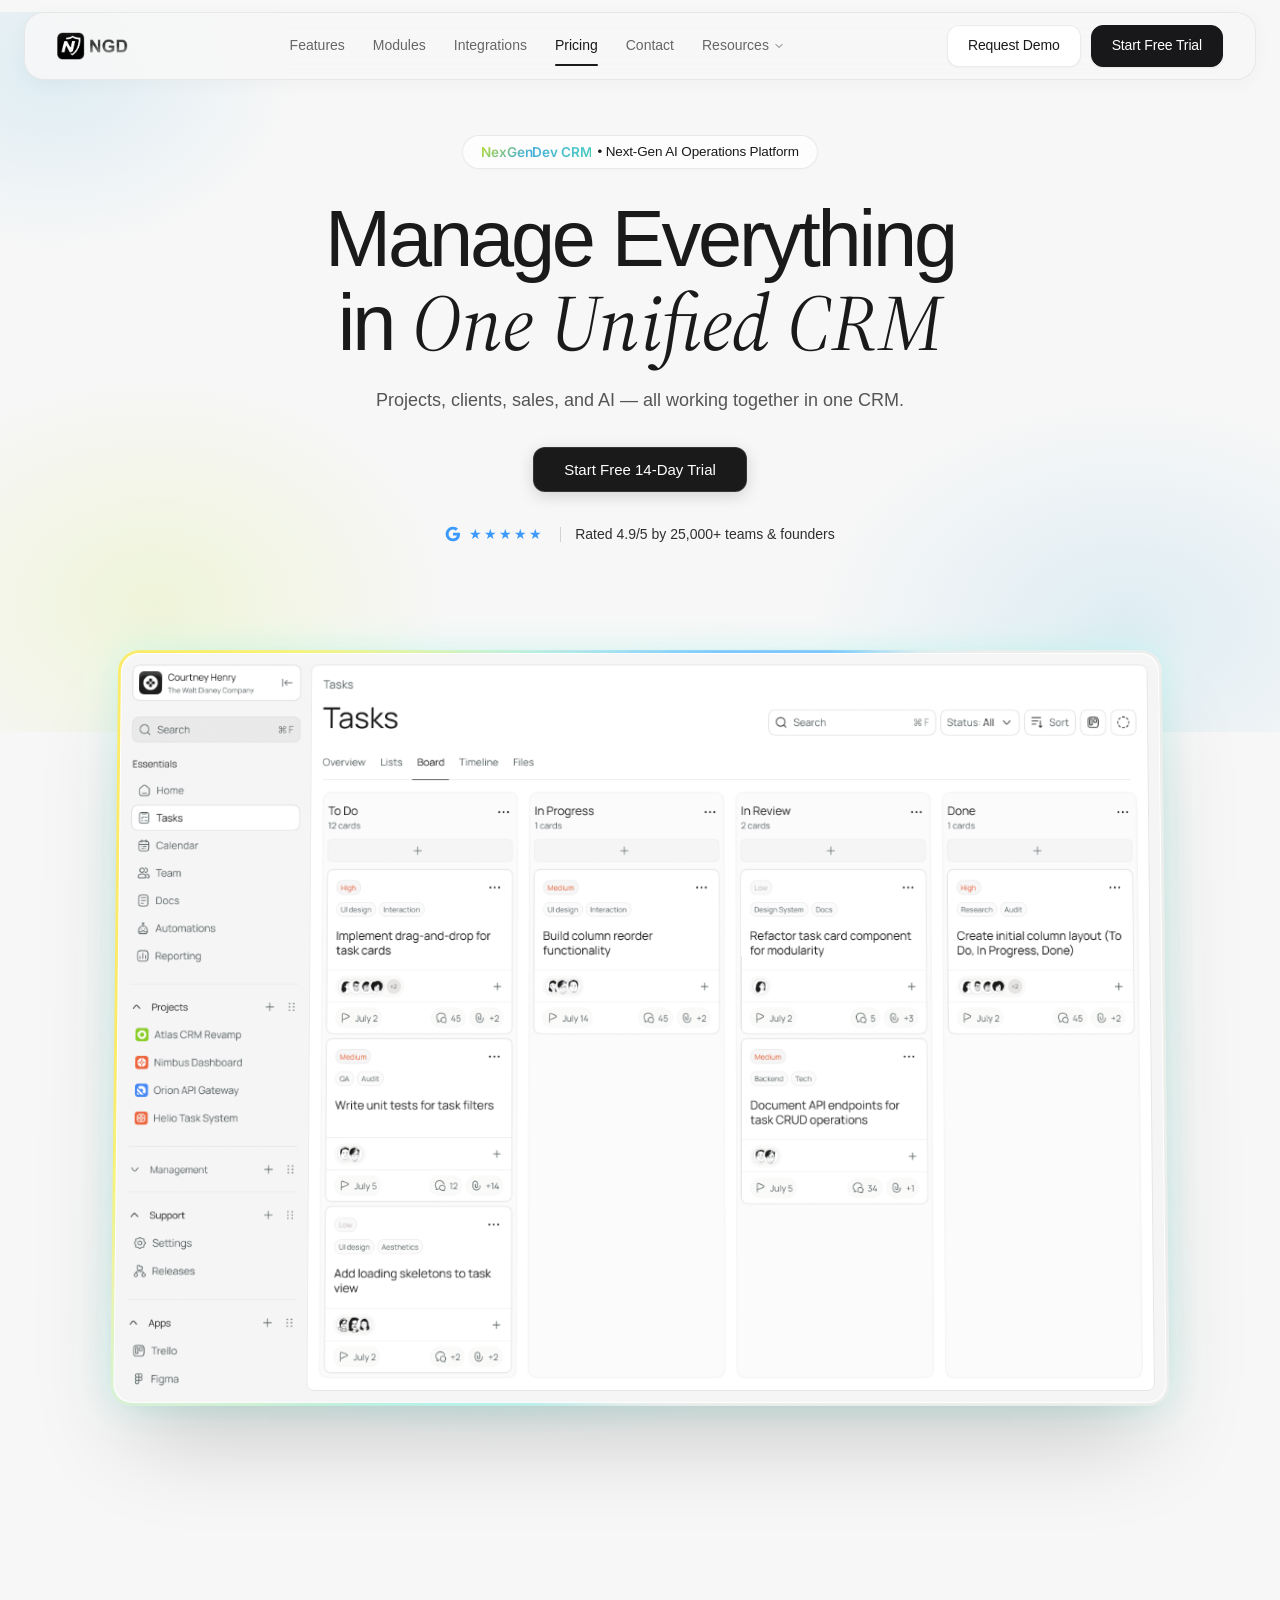
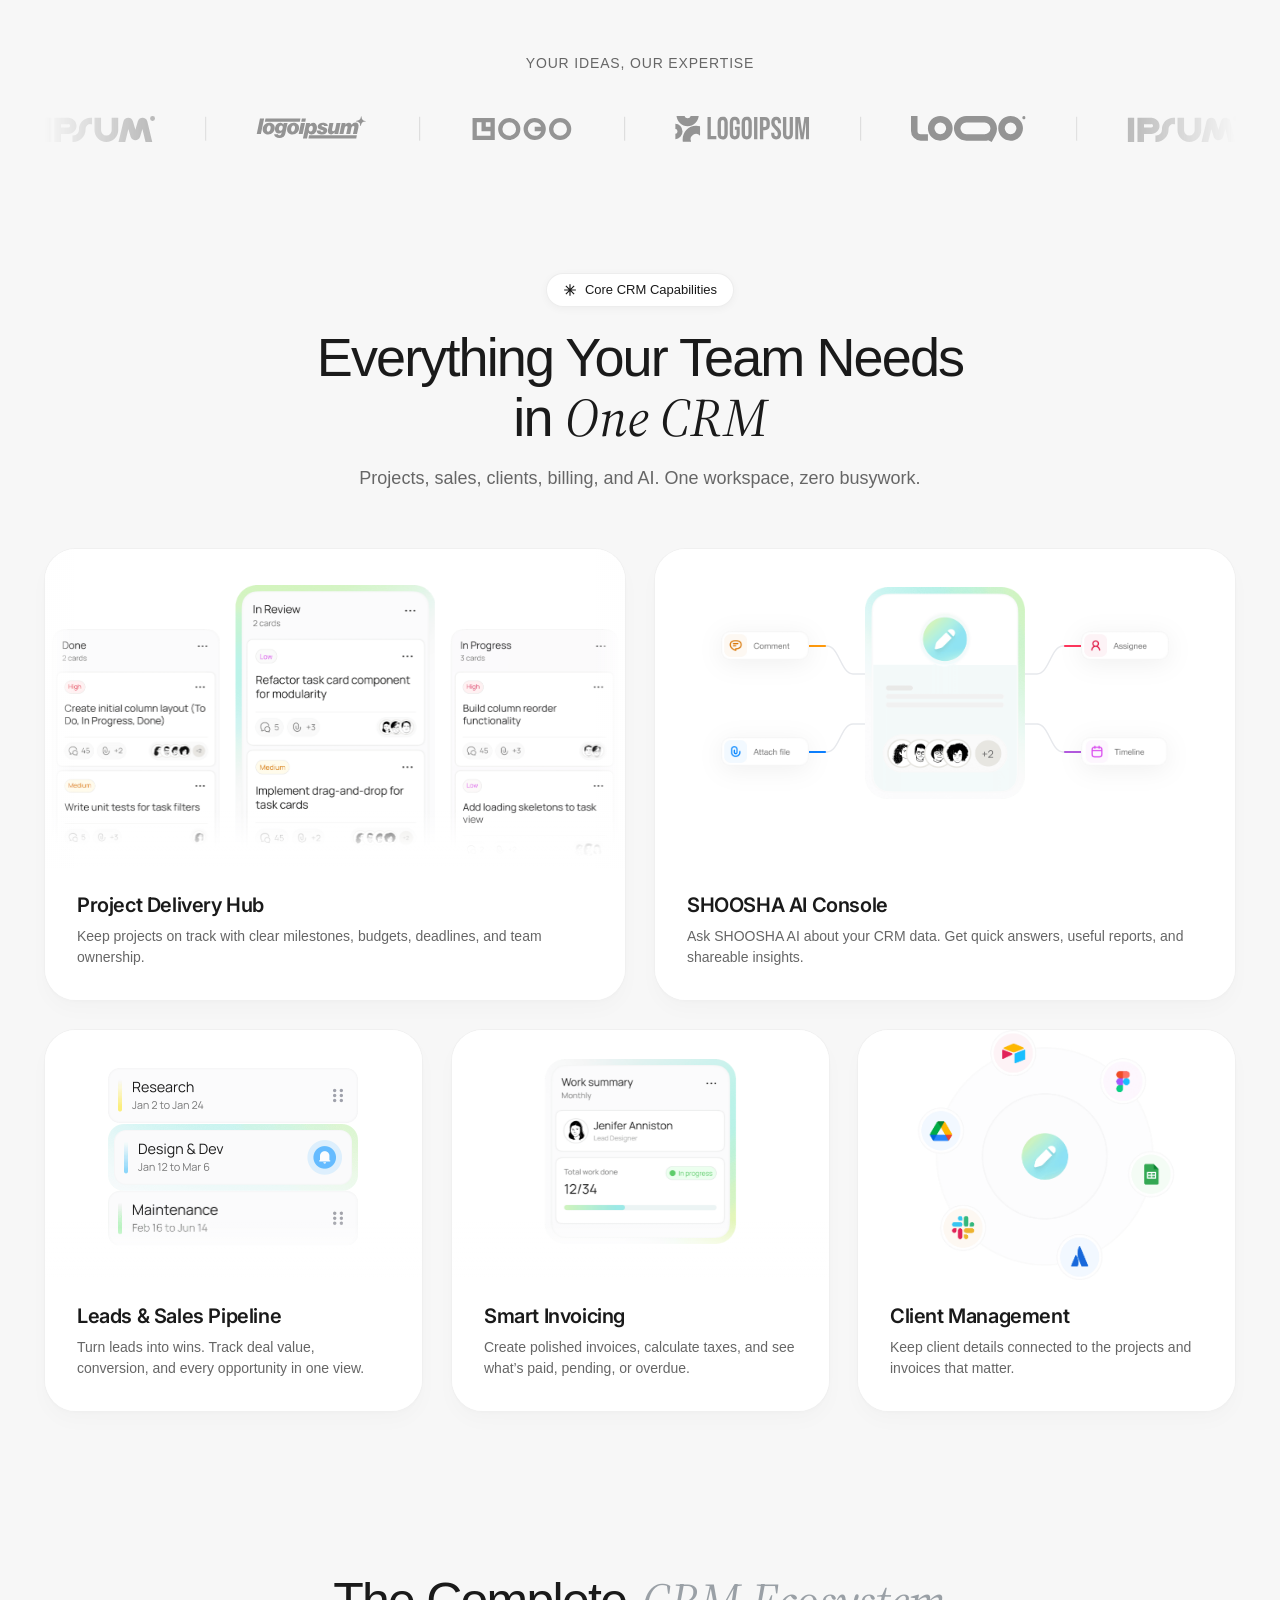
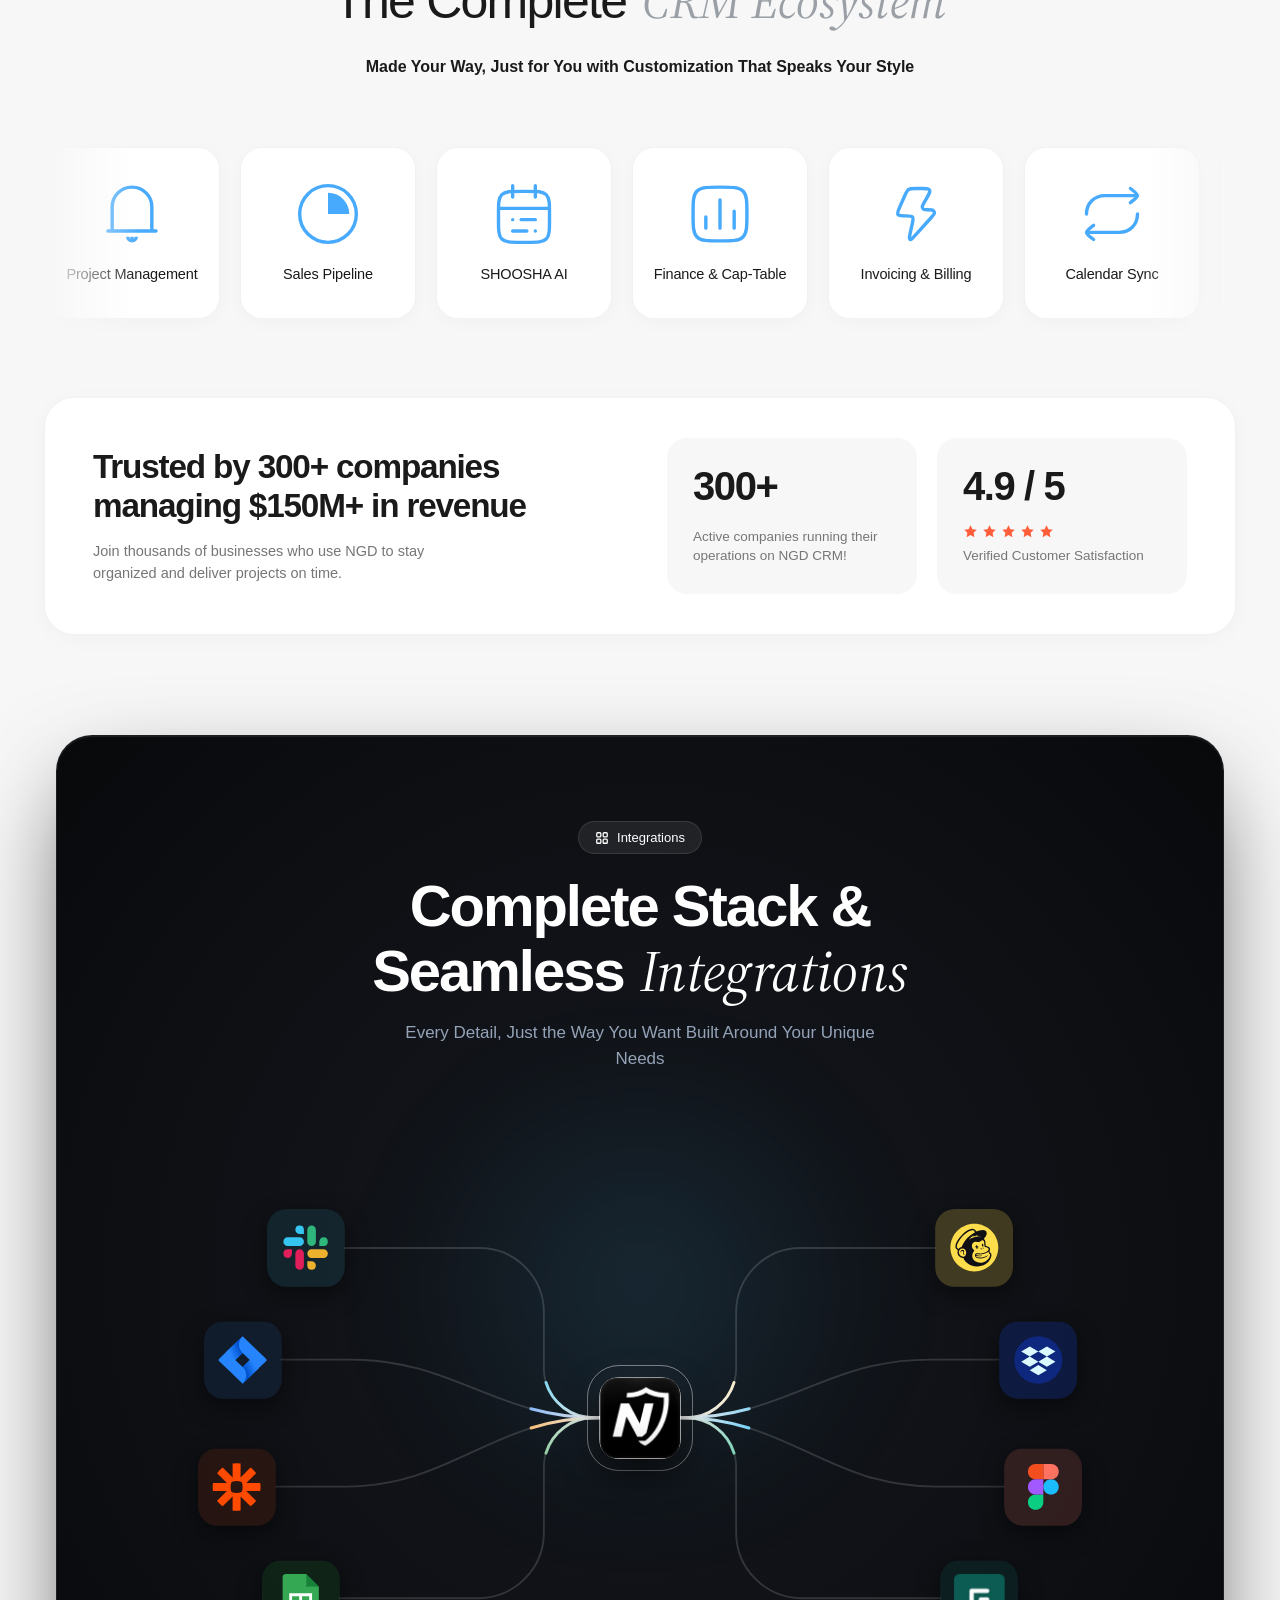
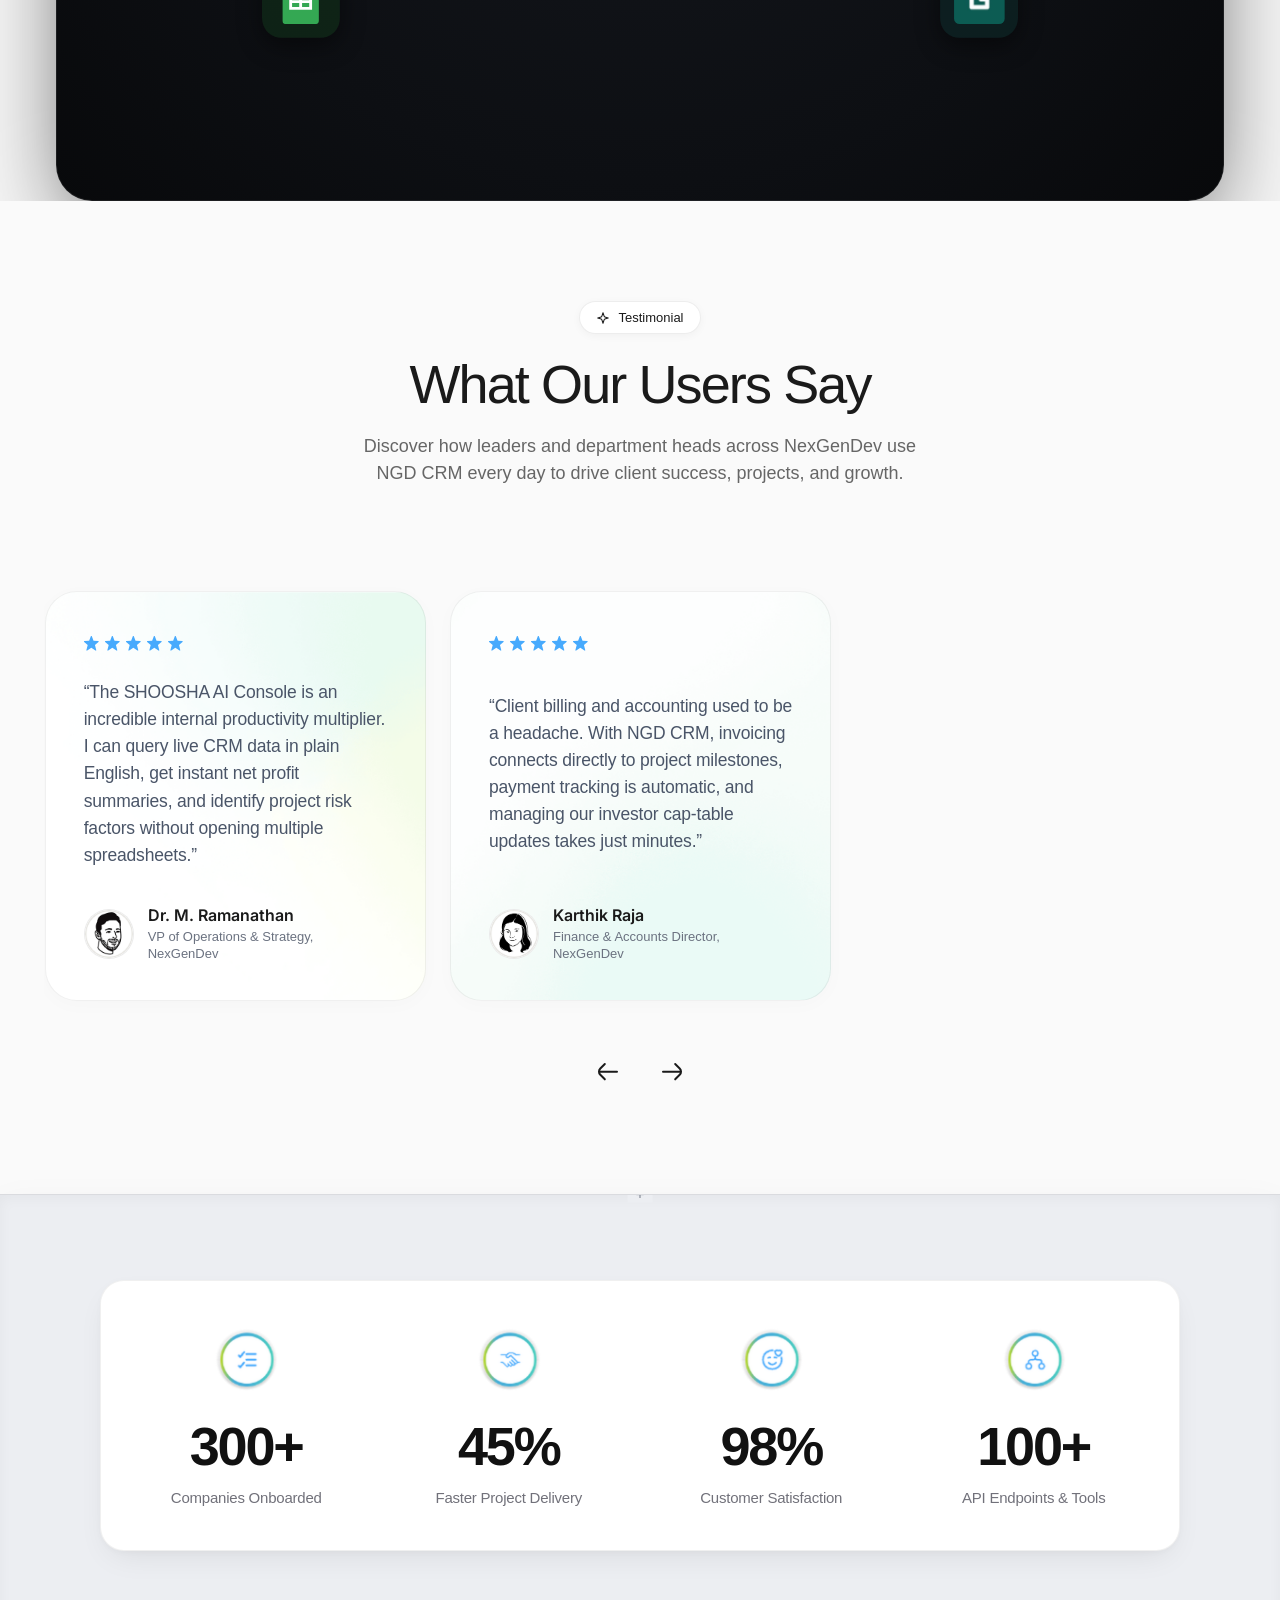
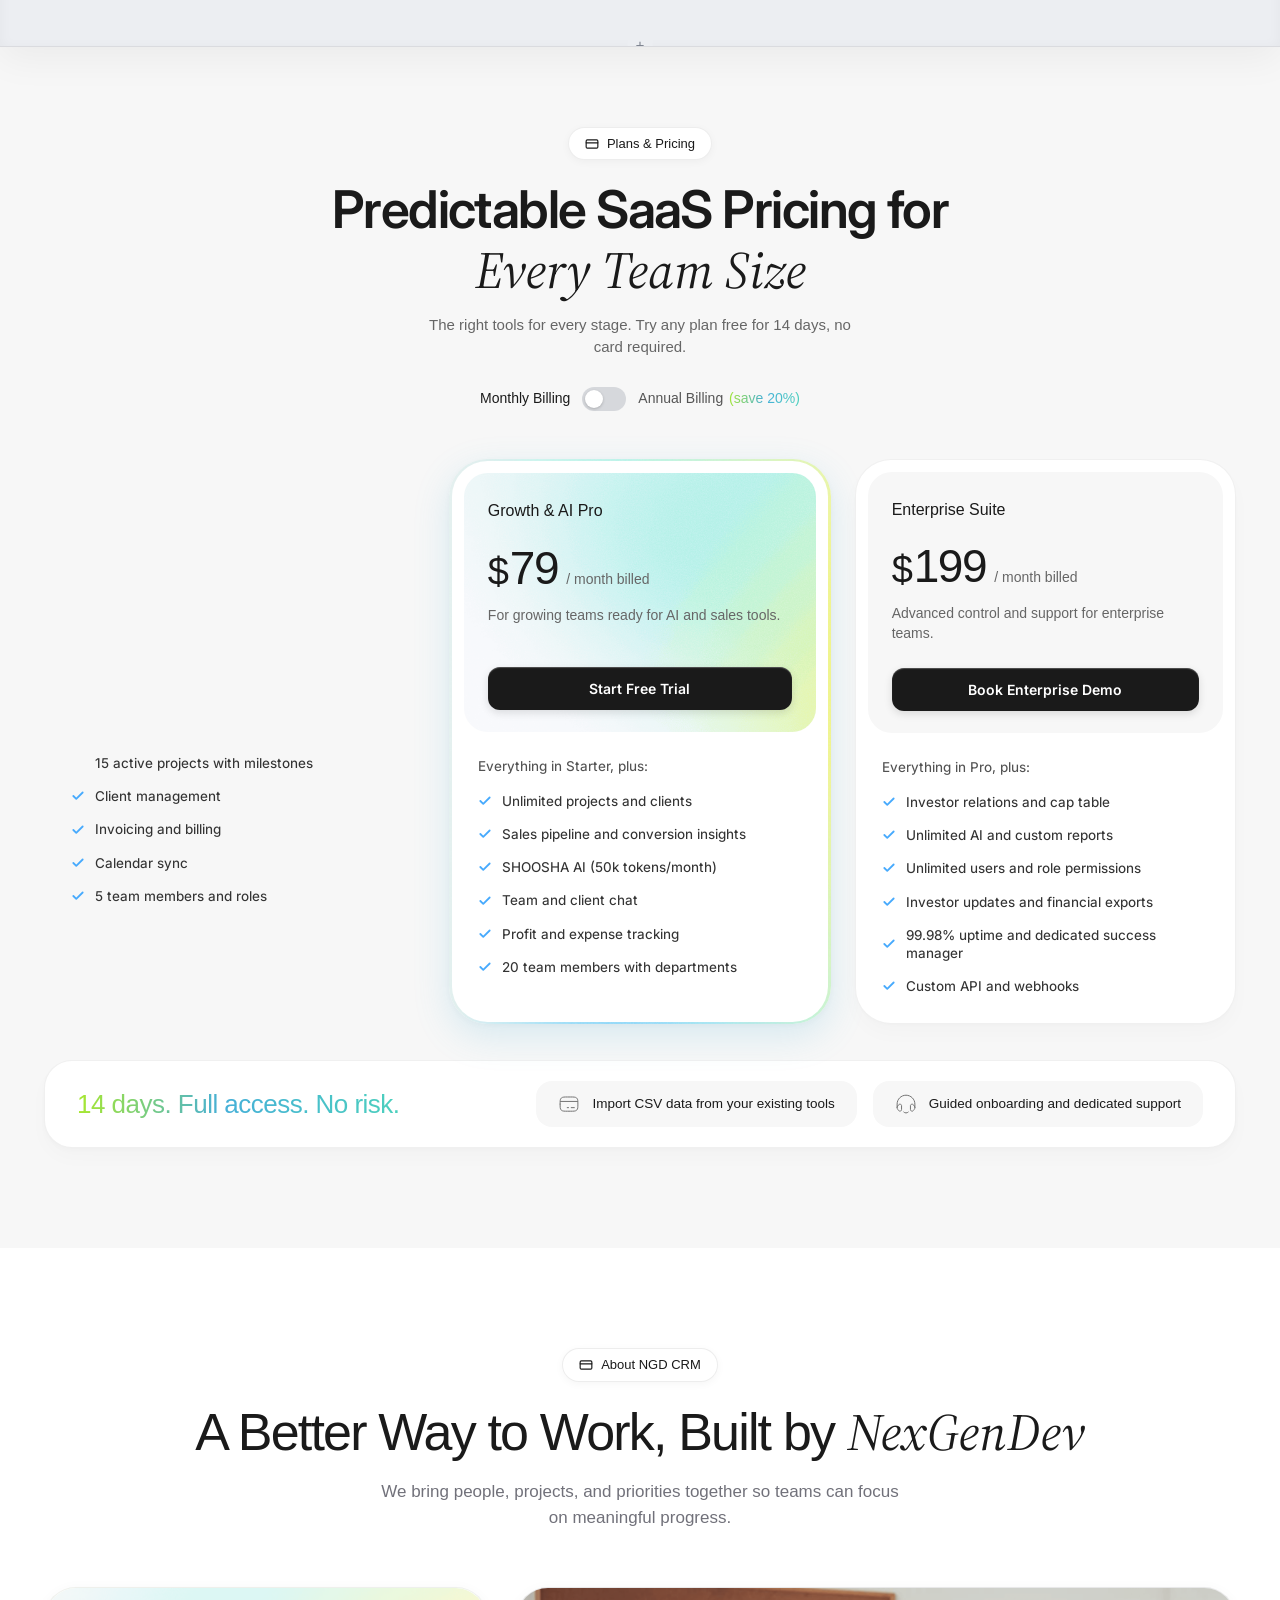
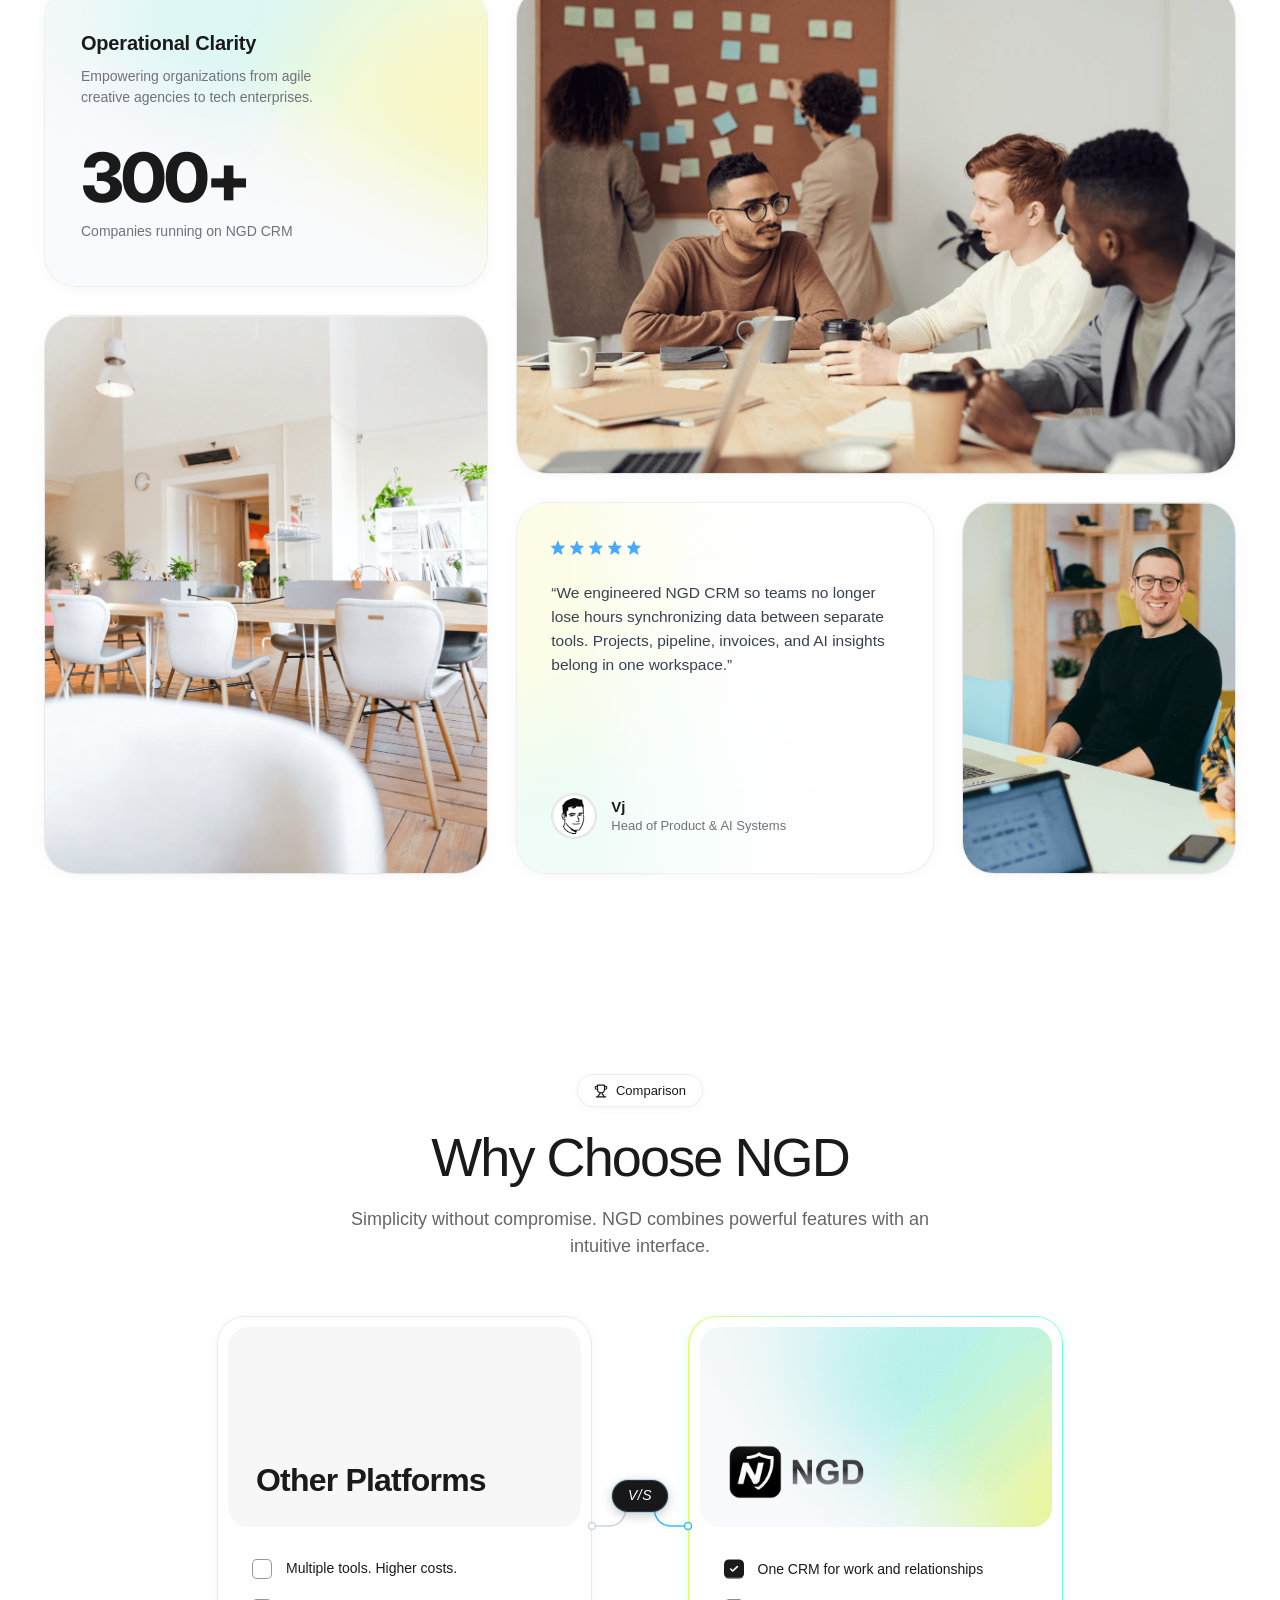
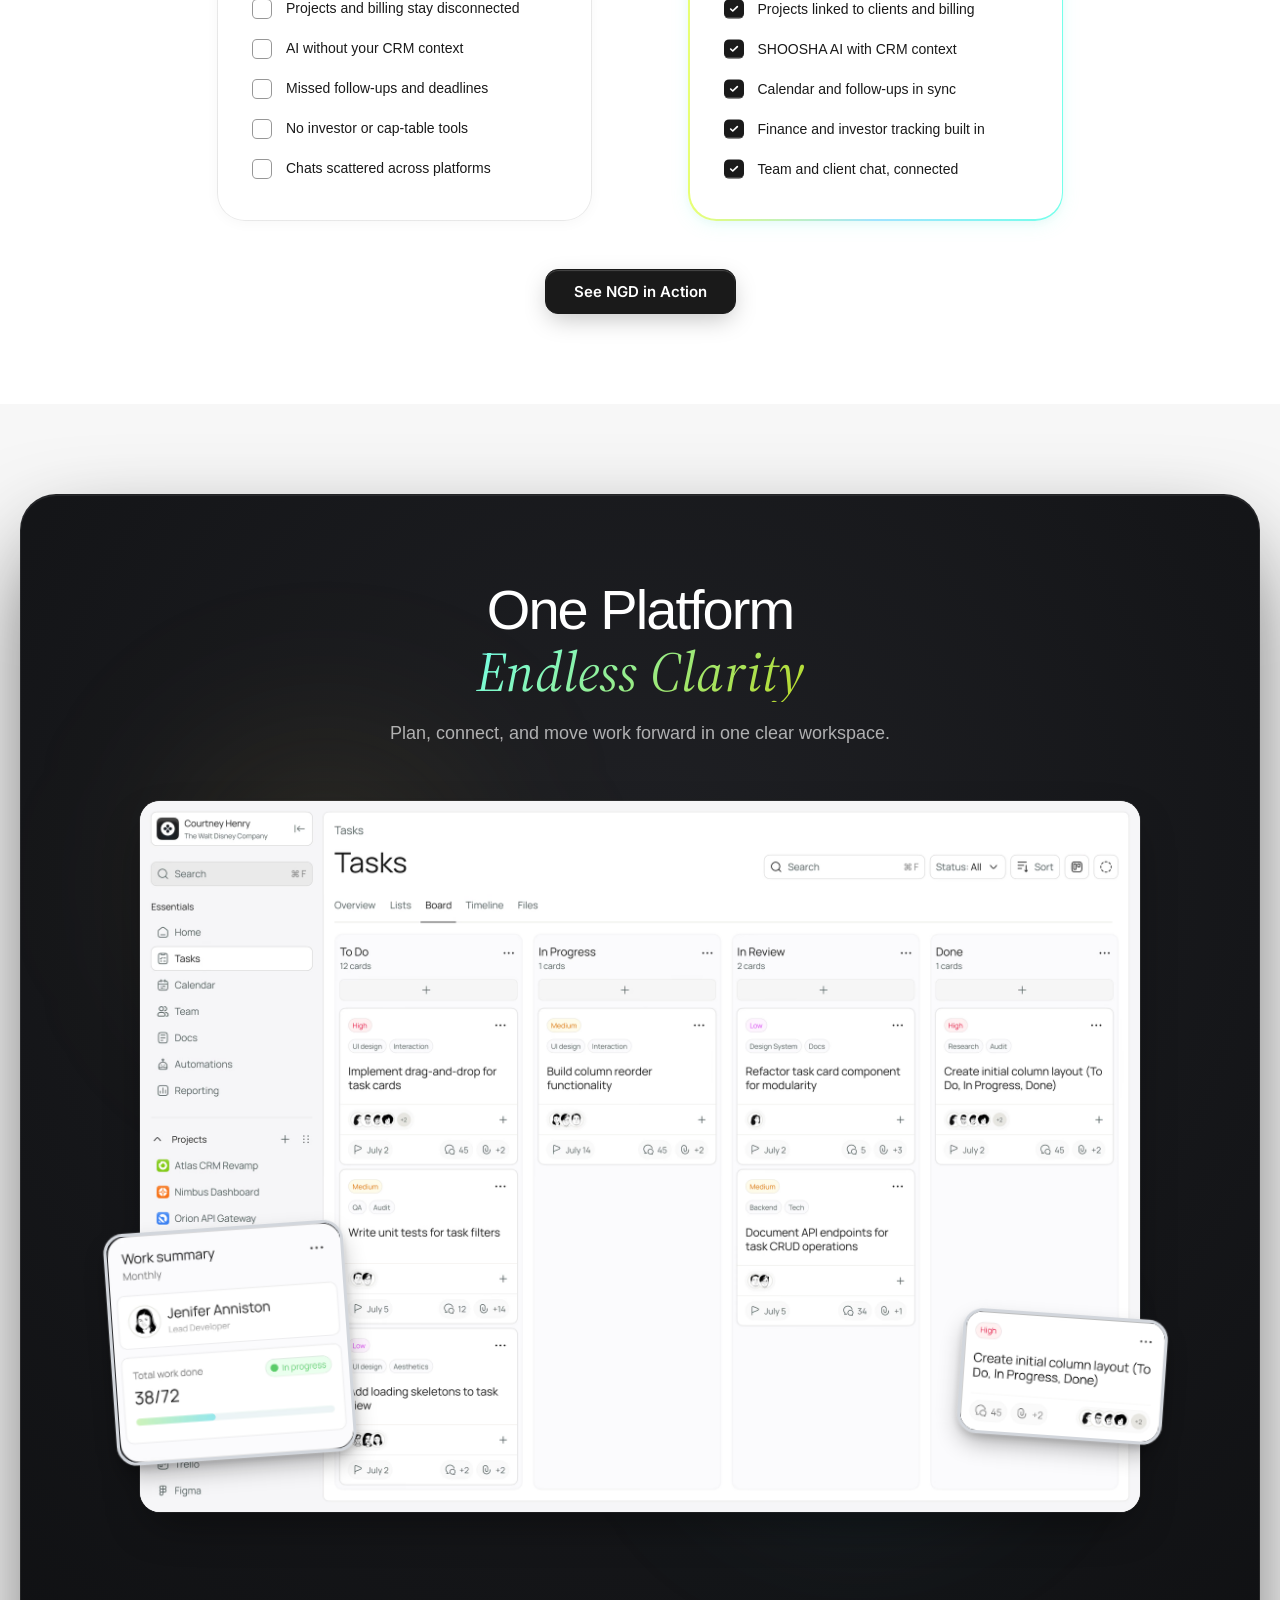
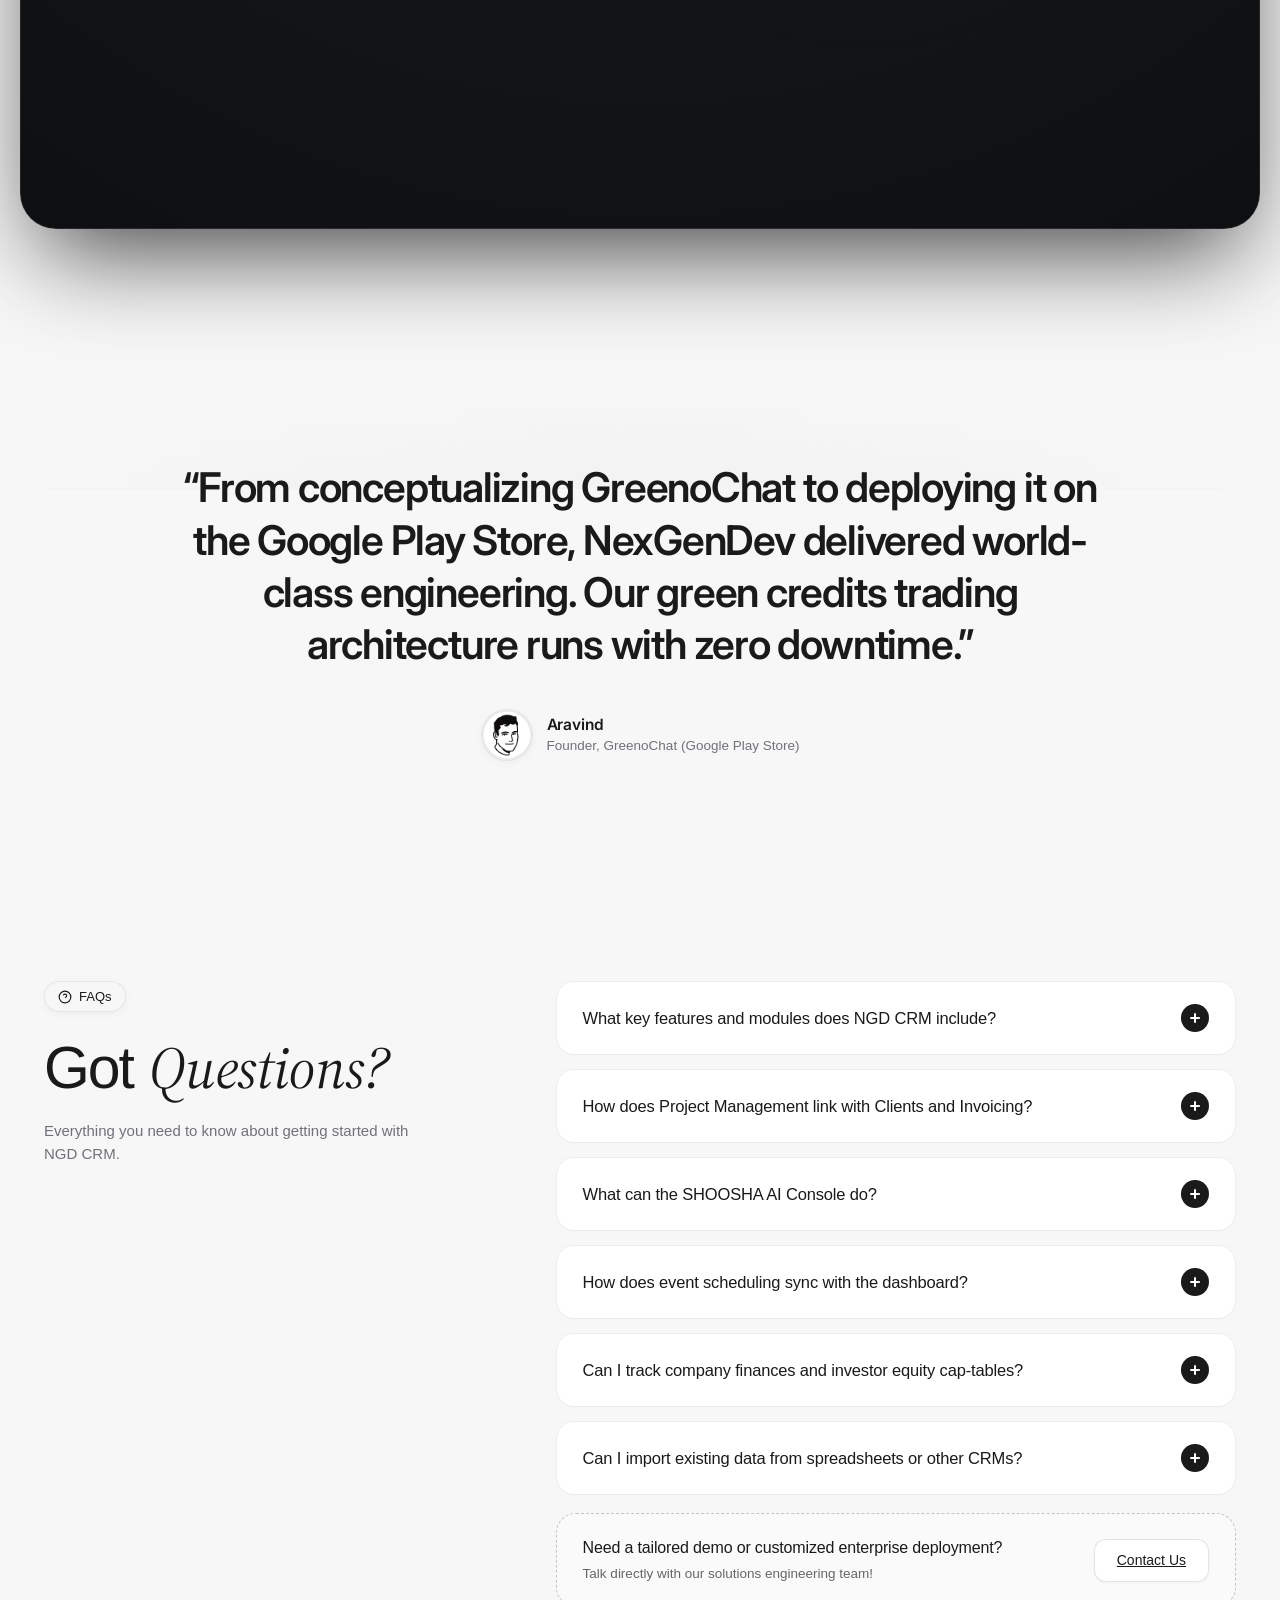
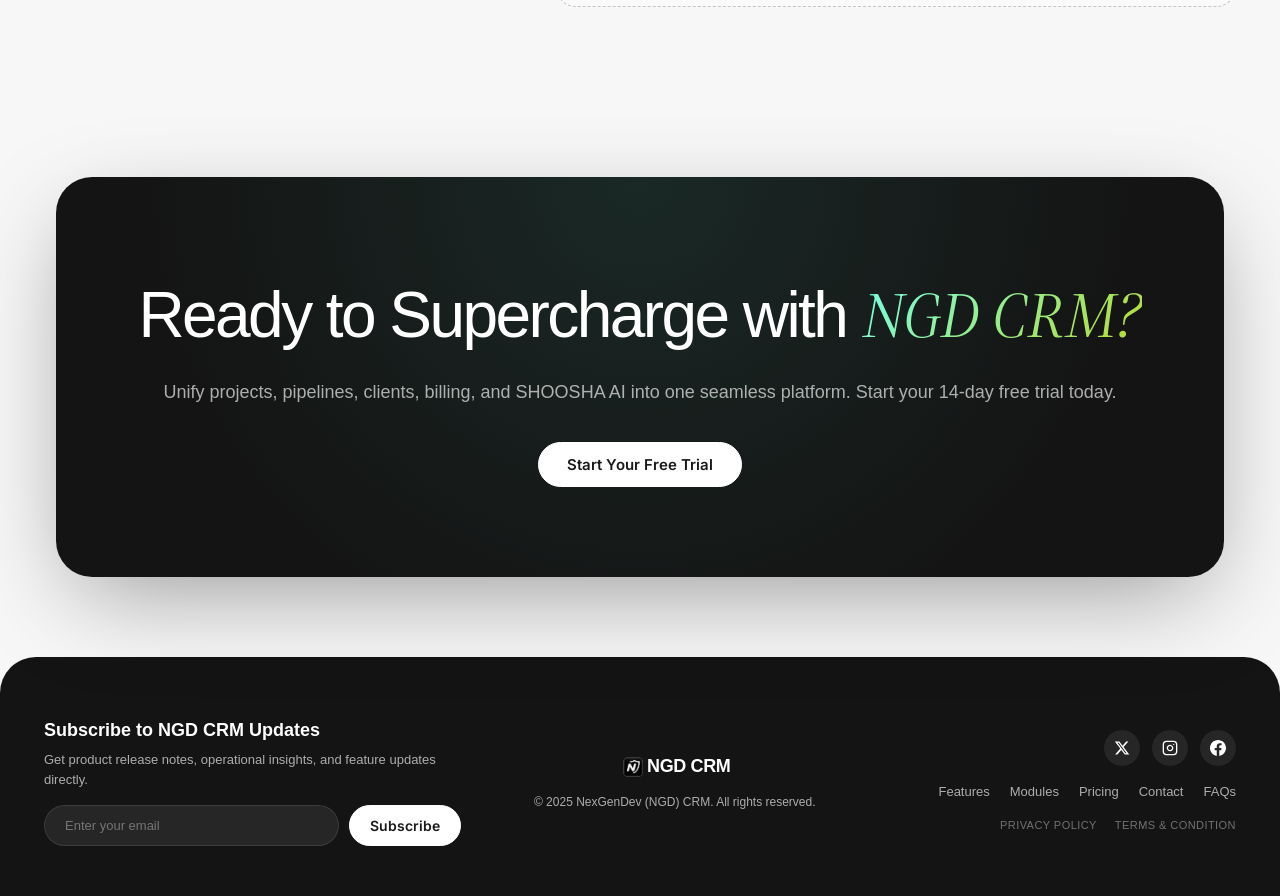
==== commit 7f5abec2: "button change" ====
--- a/index.html
+++ b/index.html
@@ -190,7 +190,8 @@
                 <img src="images/qK9XWarVImvIhsoEr4mUFV3650M.png" alt="" class="mockup-frame-img">
               </div>
               <div class="mockup-dashboard-content">
-                <img src="images/UKzIr5paVaLFJWHAumrNbRIxczk.png" alt="NexGenDev NGD CRM Dashboard &amp; Operations Center" class="dashboard-img">
+                <img src="images/UKzIr5paVaLFJWHAumrNbRIxczk.png"
+                  alt="NexGenDev NGD CRM Dashboard &amp; Operations Center" class="dashboard-img">
               </div>
             </div>
           </div>
@@ -201,7 +202,8 @@
     <!-- LOGOS MARQUEE -->
     <section class="logos-section">
       <div class="container text-center">
-        <h4 class="logos-heading">Your Ideas, Our Expertise</h4></h4>
+        <h4 class="logos-heading">Your Ideas, Our Expertise</h4>
+        </h4>
         <div class="marquee-wrapper">
           <div class="marquee-track">
             <!-- Set 1 -->
@@ -299,7 +301,8 @@
             </div>
             <div class="bento-content">
               <h3 class="bento-title">Project Delivery Hub</h3>
-              <p class="bento-desc">Keep projects on track with clear milestones, budgets, deadlines, and team ownership.</p>
+              <p class="bento-desc">Keep projects on track with clear milestones, budgets, deadlines, and team
+                ownership.</p>
             </div>
           </div>
 
@@ -360,7 +363,8 @@
             </div>
             <div class="bento-content">
               <h3 class="bento-title">SHOOSHA AI Console</h3>
-              <p class="bento-desc">Ask SHOOSHA AI about your CRM data. Get quick answers, useful reports, and shareable insights.</p>
+              <p class="bento-desc">Ask SHOOSHA AI about your CRM data. Get quick answers, useful reports, and shareable
+                insights.</p>
             </div>
           </div>
 
@@ -382,7 +386,8 @@
             </div>
             <div class="bento-content">
               <h3 class="bento-title">Leads &amp; Sales Pipeline</h3>
-              <p class="bento-desc">Turn leads into wins. Track deal value, conversion, and every opportunity in one view.</p>
+              <p class="bento-desc">Turn leads into wins. Track deal value, conversion, and every opportunity in one
+                view.</p>
             </div>
           </div>
 
@@ -396,7 +401,8 @@
             </div>
             <div class="bento-content">
               <h3 class="bento-title">Smart Invoicing</h3>
-              <p class="bento-desc">Create polished invoices, calculate taxes, and see what’s paid, pending, or overdue.</p>
+              <p class="bento-desc">Create polished invoices, calculate taxes, and see what’s paid, pending, or overdue.
+              </p>
             </div>
           </div>
 
@@ -423,7 +429,7 @@
         <div class="feature-pills-header">
           <h2 class="feature-pills-title">The Complete <span class="serif-italic-accent">CRM Ecosystem</span></h2>
           <BR>
-          <h4 class="feature-pills-subtitle">Made Your Way, Just for You with  Customization That Speaks Your Style<h4>
+          <h4 class="feature-pills-subtitle">Made Your Way, Just for You with Customization That Speaks Your Style<h4>
         </div>
 
         <!-- 6 Feature Icon Cards with edge mask (Continuous Infinite Carousel) -->
@@ -615,7 +621,8 @@
         <div class="trust-banner-card">
           <div class="trust-banner-left">
             <h3 class="trust-title">Trusted by 300+ companies<br>managing $150M+ in revenue</h3>
-            <p class="trust-desc">Join thousands of businesses who use NGD to stay organized and deliver projects on time.</p>
+            <p class="trust-desc">Join thousands of businesses who use NGD to stay organized and deliver projects on
+              time.</p>
           </div>
           <div class="trust-banner-right">
             <div class="trust-stat-box">
@@ -678,7 +685,7 @@
               Seamless <span class="serif-italic-tools">Integrations</span>
             </h2>
             <p class="dark-subtitle integrations-subtext">
-             Every Detail, Just the Way You Want Built Around Your Unique Needs
+              Every Detail, Just the Way You Want Built Around Your Unique Needs
             </p>
           </div>
 
@@ -917,7 +924,8 @@
             What Our Users Say
           </h2>
           <p class="section-subtitle">
-            Discover how leaders and department heads across NexGenDev use NGD CRM every day to drive client success, projects, and growth.
+            Discover how leaders and department heads across NexGenDev use NGD CRM every day to drive client success,
+            projects, and growth.
           </p>
         </div>
 
@@ -953,7 +961,9 @@
                     fill="#47AAFD" />
                 </svg>
               </div>
-              <p class="test-quote">“We run daily sprint deliveries and client deliverables on NGD CRM. Tracking project progress percentages, milestone deadlines, and budget allocations in one dashboard ensures none of our customer projects ever fall behind.”</p>
+              <p class="test-quote">“We run daily sprint deliveries and client deliverables on NGD CRM. Tracking project
+                progress percentages, milestone deadlines, and budget allocations in one dashboard ensures none of our
+                customer projects ever fall behind.”</p>
               <div class="test-author">
                 <img class="author-avatar" src="images/qjgDGZj1YLeh1AgbXWd8Goz4YUc.png" alt="Aravind" width="48"
                   height="48" loading="lazy">
@@ -993,10 +1003,12 @@
                     fill="#47AAFD" />
                 </svg>
               </div>
-              <p class="test-quote">“Our business development team moves opportunities from New to Won with zero friction. Automatic calendar syncing with Today's Schedule ensures every client demo and sales follow-up is executed right on time.”</p>
+              <p class="test-quote">“Our business development team moves opportunities from New to Won with zero
+                friction. Automatic calendar syncing with Today's Schedule ensures every client demo and sales follow-up
+                is executed right on time.”</p>
               <div class="test-author">
-                <img class="author-avatar" src="images/1fHxy7FrfQZNjBF8KgZPTKquw.png" alt="Suresh Kumar" width="48" height="48"
-                  loading="lazy">
+                <img class="author-avatar" src="images/1fHxy7FrfQZNjBF8KgZPTKquw.png" alt="Suresh Kumar" width="48"
+                  height="48" loading="lazy">
                 <div class="author-details">
                   <div class="author-name">Suresh Kumar</div>
                   <div class="author-role">Head of Business Development &amp; Sales, NexGenDev</div>
@@ -1033,10 +1045,12 @@
                     fill="#47AAFD" />
                 </svg>
               </div>
-              <p class="test-quote">“The SHOOSHA AI Console is an incredible internal productivity multiplier. I can query live CRM data in plain English, get instant net profit summaries, and identify project risk factors without opening multiple spreadsheets.”</p>
+              <p class="test-quote">“The SHOOSHA AI Console is an incredible internal productivity multiplier. I can
+                query live CRM data in plain English, get instant net profit summaries, and identify project risk
+                factors without opening multiple spreadsheets.”</p>
               <div class="test-author">
-                <img class="author-avatar" src="images/WZtyRZuZuuhCm9Zo47Ue7DkCmsE.png" alt="Dr. M. Ramanathan" width="48"
-                  height="48" loading="lazy">
+                <img class="author-avatar" src="images/WZtyRZuZuuhCm9Zo47Ue7DkCmsE.png" alt="Dr. M. Ramanathan"
+                  width="48" height="48" loading="lazy">
                 <div class="author-details">
                   <div class="author-name">Dr. M. Ramanathan</div>
                   <div class="author-role">VP of Operations &amp; Strategy, NexGenDev</div>
@@ -1073,10 +1087,12 @@
                     fill="#47AAFD" />
                 </svg>
               </div>
-              <p class="test-quote">“Client billing and accounting used to be a headache. With NGD CRM, invoicing connects directly to project milestones, payment tracking is automatic, and managing our investor cap-table updates takes just minutes.”</p>
+              <p class="test-quote">“Client billing and accounting used to be a headache. With NGD CRM, invoicing
+                connects directly to project milestones, payment tracking is automatic, and managing our investor
+                cap-table updates takes just minutes.”</p>
               <div class="test-author">
-                <img class="author-avatar" src="images/aYFQIaOtwzzZ6zhOatlybGiR1ro.png" alt="Karthik Raja" width="48" height="48"
-                  loading="lazy">
+                <img class="author-avatar" src="images/aYFQIaOtwzzZ6zhOatlybGiR1ro.png" alt="Karthik Raja" width="48"
+                  height="48" loading="lazy">
                 <div class="author-details">
                   <div class="author-name">Karthik Raja</div>
                   <div class="author-role">Finance &amp; Accounts Director, NexGenDev</div>
@@ -1113,7 +1129,9 @@
                     fill="#47AAFD" />
                 </svg>
               </div>
-              <p class="test-quote">“The built-in chat and department hierarchy make cross-team execution seamless. Our engineers, designers, and clients communicate in dedicated channels with priority filters, keeping all project conversations organized.”</p>
+              <p class="test-quote">“The built-in chat and department hierarchy make cross-team execution seamless. Our
+                engineers, designers, and clients communicate in dedicated channels with priority filters, keeping all
+                project conversations organized.”</p>
               <div class="test-author">
                 <img class="author-avatar" src="images/6kO1dlRzsKwsWaTOcLkg6PMHUes.png" alt="Pooja Verma" width="48"
                   height="48" loading="lazy">
@@ -1446,7 +1464,8 @@
               </div>
               <div class="about-stat-header">
                 <h3 class="about-stat-title">Operational Clarity</h3>
-                <p class="about-stat-desc">Empowering organizations from agile creative agencies to tech enterprises.</p>
+                <p class="about-stat-desc">Empowering organizations from agile creative agencies to tech enterprises.
+                </p>
               </div>
               <div class="about-stat-body">
                 <div class="about-stat-number">300+</div>
@@ -1505,7 +1524,8 @@
                     </svg>
                   </div>
                   <p class="about-quote-text">
-                    “We engineered NGD CRM so teams no longer lose hours synchronizing data between separate tools. Projects, pipeline, invoices, and AI insights belong in one workspace.”
+                    “We engineered NGD CRM so teams no longer lose hours synchronizing data between separate tools.
+                    Projects, pipeline, invoices, and AI insights belong in one workspace.”
                   </p>
                   <div class="about-author">
                     <div class="about-author-avatar-wrap">
@@ -1556,7 +1576,20 @@
 
         <div class="comp-container">
           <!-- V/S Connecting Badge (Desktop) -->
-          <div class="comp-vs-badge" aria-hidden="true">V/S</div>
+          <div class="comp-vs-connector" aria-hidden="true">
+            <svg class="comp-connector-svg" viewBox="0 0 96 52" fill="none" xmlns="http://www.w3.org/2000/svg">
+              <!-- Left connector wire: horizontal from left border, smooth sweeping curve up into badge -->
+              <path class="comp-wire-left" d="M 0 46 L 16 46 C 28 46, 34 38, 34 26 L 34 16" />
+              <!-- Left border terminal node -->
+              <circle class="comp-node-left" cx="0" cy="46" r="3.5" />
+
+              <!-- Right connector wire: vertical down from badge, smooth sweeping curve right to right border -->
+              <path class="comp-wire-right" d="M 62 16 L 62 26 C 62 38, 68 46, 80 46 L 96 46" />
+              <!-- Right border terminal node -->
+              <circle class="comp-node-right" cx="96" cy="46" r="3.5" />
+            </svg>
+            <div class="comp-vs-badge">V/S</div>
+          </div>
 
           <!-- Other Platforms Card -->
           <div class="comp-card-wrapper comp-wrapper-others">
@@ -1602,7 +1635,7 @@
               <div class="comp-card-header comp-header-ngd">
                 <img class="comp-header-bg" src="images/8QcrrJBdgJYjblK4aZQqBAo9bdg.png" alt="" aria-hidden="true">
                 <div class="comp-logo-wrap">
-                  <img class="comp-logo-img" src="images/newnex.png" alt="NGD CRM" style="border-radius: 8px;">
+                  <img class="comp-logo-img" src="images/logo.png" alt="NGD CRM" style="border-radius: 8px;">
                 </div>
               </div>
               <ul class="comp-features-list">
@@ -1665,23 +1698,23 @@
             <div class="overview-mockup-stage">
               <!-- Main Board Canvas -->
               <div class="overview-board-container">
-                <img src="images/po1.avif" alt="NGD CRM Live Operations Interface" class="overview-board-img" width="2048"
-                  height="1456" loading="lazy">
+                <img src="images/po1.avif" alt="NGD CRM Live Operations Interface" class="overview-board-img"
+                  width="2048" height="1456" loading="lazy">
               </div>
 
               <!-- Floating Widget 1: Calendar & Schedule (Bottom-Left) -->
               <div class="overview-float-widget widget-work-summary" data-tilt="left">
                 <div class="overview-widget-float-inner">
-                  <img src="images/po2.avif" alt="Calendar &amp; Today's Schedule Sync" class="overview-widget-img" width="512"
-                    height="495" loading="lazy">
+                  <img src="images/po2.avif" alt="Calendar &amp; Today's Schedule Sync" class="overview-widget-img"
+                    width="512" height="495" loading="lazy">
                 </div>
               </div>
 
               <!-- Floating Widget 2: Finance & Transactions (Bottom-Right) -->
               <div class="overview-float-widget widget-task-card" data-tilt="right">
                 <div class="overview-widget-float-inner">
-                  <img src="images/po3.avif" alt="Finance &amp; Net Profit Analytics" class="overview-widget-img" width="512"
-                    height="305" loading="lazy">
+                  <img src="images/po3.avif" alt="Finance &amp; Net Profit Analytics" class="overview-widget-img"
+                    width="512" height="305" loading="lazy">
                 </div>
               </div>
             </div>
@@ -1692,8 +1725,8 @@
             <!-- Feature 1: Calendar & Event Scheduling -->
             <div class="overview-feature-col">
               <div class="overview-feature-icon-box">
-                <img src="images/ic1.svg" alt="Calendar & Scheduling" class="overview-feature-svg" width="30" height="30"
-                  loading="lazy">
+                <img src="images/ic1.svg" alt="Calendar & Scheduling" class="overview-feature-svg" width="30"
+                  height="30" loading="lazy">
               </div>
               <h3 class="overview-feature-title">Schedule Smarter</h3>
               <p class="overview-feature-desc">Keep meetings, milestones, and key dates in sync.</p>
@@ -1755,7 +1788,8 @@
 
         <!-- Spotlight Quote -->
         <blockquote class="spotlight-quote">
-          “From conceptualizing GreenoChat to deploying it on the Google Play Store, NexGenDev delivered world-class engineering. Our green credits trading architecture runs with zero downtime.”
+          “From conceptualizing GreenoChat to deploying it on the Google Play Store, NexGenDev delivered world-class
+          engineering. Our green credits trading architecture runs with zero downtime.”
         </blockquote>
 
         <!-- Author with authentic avatar -->
@@ -1805,7 +1839,8 @@
                 <div class="accordion-body">
                   <div class="accordion-divider"></div>
                   <p class="accordion-text">
-                    NGD brings projects, clients, sales, invoicing, finance, team chat, scheduling, and SHOOSHA AI into one connected workspace. See the work, relationships, and results that matter, all in one place.
+                    NGD brings projects, clients, sales, invoicing, finance, team chat, scheduling, and SHOOSHA AI into
+                    one connected workspace. See the work, relationships, and results that matter, all in one place.
                   </p>
                 </div>
               </div>
@@ -1819,7 +1854,8 @@
                 <div class="accordion-body">
                   <div class="accordion-divider"></div>
                   <p class="accordion-text">
-                    Link every project to its client, milestones, budget, and team. When it is time to bill, create an invoice connected to the work, without chasing details across tools.
+                    Link every project to its client, milestones, budget, and team. When it is time to bill, create an
+                    invoice connected to the work, without chasing details across tools.
                   </p>
                 </div>
               </div>
@@ -1833,7 +1869,8 @@
                 <div class="accordion-body">
                   <div class="accordion-divider"></div>
                   <p class="accordion-text">
-                    Ask questions in plain language and get insights from your CRM data, from overdue milestones to revenue summaries. Turn answers into reports and shareable transcripts in moments.
+                    Ask questions in plain language and get insights from your CRM data, from overdue milestones to
+                    revenue summaries. Turn answers into reports and shareable transcripts in moments.
                   </p>
                 </div>
               </div>
@@ -1847,7 +1884,8 @@
                 <div class="accordion-body">
                   <div class="accordion-divider"></div>
                   <p class="accordion-text">
-                    Add meetings, client calls, milestones, and events to your calendar. Your day’s plans appear in the dashboard’s “Today’s Schedule,” helping the whole team stay on track.
+                    Add meetings, client calls, milestones, and events to your calendar. Your day’s plans appear in the
+                    dashboard’s “Today’s Schedule,” helping the whole team stay on track.
                   </p>
                 </div>
               </div>
@@ -1861,7 +1899,8 @@
                 <div class="accordion-body">
                   <div class="accordion-divider"></div>
                   <p class="accordion-text">
-                    Yes. Track income, expenses, and net profit alongside investor contributions and equity in your cap table. Your financial picture stays clear and easy to follow.
+                    Yes. Track income, expenses, and net profit alongside investor contributions and equity in your cap
+                    table. Your financial picture stays clear and easy to follow.
                   </p>
                 </div>
               </div>
@@ -1875,7 +1914,8 @@
                 <div class="accordion-body">
                   <div class="accordion-divider"></div>
                   <p class="accordion-text">
-                    Yes. Import leads, clients, projects, and transactions from CSV or JSON, then get help from our team to make your move smooth.
+                    Yes. Import leads, clients, projects, and transactions from CSV or JSON, then get help from our team
+                    to make your move smooth.
                   </p>
                 </div>
               </div>
@@ -1899,9 +1939,10 @@
       <div class="container">
         <div class="dark-card final-cta-card text-center">
           <h2 class="cta-title">
-            Ready to Supercharge Your Company Operations with <span class="serif-italic serif-gradient">NGD CRM?</span>
+            Ready to Supercharge with <span class="serif-italic serif-gradient">NGD CRM?</span>
           </h2>
-          <p class="cta-subtitle">Unify projects, pipelines, clients, billing, and SHOOSHA AI into one seamless platform. Start your 14-day free trial today.</p>
+          <p class="cta-subtitle">Unify projects, pipelines, clients, billing, and SHOOSHA AI into one seamless
+            platform. Start your 14-day free trial today.</p>
           <div class="cta-btn-wrap">
             <button class="btn btn-white btn-lg waitlist-trigger" type="button">Start Your Free Trial</button>
           </div>
@@ -1992,7 +2033,8 @@
             style="border-radius: 8px; display: block; object-fit: cover;">
         </div>
         <h3 class="modal-title">Start Your 14-Day Free Trial</h3>
-        <p class="modal-desc">Get instant access to NGD CRM. Track projects, optimize pipeline, generate invoices, and command SHOOSHA AI.
+        <p class="modal-desc">Get instant access to NGD CRM. Track projects, optimize pipeline, generate invoices, and
+          command SHOOSHA AI.
         </p>
       </div>
 
--- a/style.css
+++ b/style.css
@@ -3410,32 +3410,83 @@
   flex-direction: row;
   justify-content: center;
   align-items: stretch;
-  gap: 70px;
+  gap: 96px;
   width: 100%;
   position: relative;
   margin: 48px auto;
 }
 
-/* V/S Connecting Badge (Desktop) */
-.comp-vs-badge {
+/* V/S Connecting Badge & Circuit Wire (Desktop) */
+.comp-vs-connector {
   position: absolute;
-  top: 188px;
+  top: 164px;
   left: 50%;
   transform: translateX(-50%);
-  width: 64px;
-  height: 44px;
+  width: 96px;
+  height: 52px;
   z-index: 10;
   pointer-events: none;
   display: flex;
+  align-items: flex-start;
+  justify-content: center;
+}
+
+.comp-connector-svg {
+  position: absolute;
+  top: 0;
+  left: 0;
+  width: 96px;
+  height: 52px;
+  overflow: visible;
+  pointer-events: none;
+  z-index: 1;
+}
+
+.comp-wire-left {
+  stroke: #cbd5e1;
+  stroke-width: 1.5;
+  stroke-linecap: round;
+  fill: none;
+}
+
+.comp-node-left {
+  fill: #ffffff;
+  stroke: #cbd5e1;
+  stroke-width: 1.5;
+}
+
+.comp-wire-right {
+  stroke: #38bdf8;
+  stroke-width: 1.5;
+  stroke-linecap: round;
+  fill: none;
+}
+
+.comp-node-right {
+  fill: #ffffff;
+  stroke: #38bdf8;
+  stroke-width: 1.5;
+}
+
+.comp-vs-badge {
+  position: relative;
+  z-index: 2;
+  height: 32px;
+  padding: 0 15px;
+  display: flex;
   align-items: center;
   justify-content: center;
-  border: 1px solid rgba(255, 255, 255, 0.85);
-  border-radius: 999px;
-  background: #1a1a1a;
+  background: #18181b;
   color: #ffffff;
-  font-size: 13px;
-  font-weight: 700;
-  box-shadow: 0 4px 12px rgba(0, 0, 0, 0.16);
+  font-family: var(--font-sans, -apple-system, BlinkMacSystemFont, "Segoe UI", Roboto, sans-serif);
+  font-size: 14px;
+  font-style: italic;
+  font-weight: 500;
+  letter-spacing: 0.04em;
+  border-radius: 9999px;
+  border: 1px solid rgba(255, 255, 255, 0.12);
+  box-shadow: 0 0 0 1px rgba(56, 189, 248, 0.35), 0 3px 12px rgba(0, 0, 0, 0.22);
+  user-select: none;
 }
 
 .comp-vs-mobile {
@@ -5094,26 +5145,17 @@
 
   .comp-container {
     flex-direction: row;
-    gap: 16px;
+    gap: 96px;
     justify-content: center;
     margin: 32px auto;
   }
 
   .comp-card-wrapper {
-    flex: 1;
-    max-width: 440px;
-  }
-
-  .comp-card-header {
-    height: 160px;
-    padding: 22px;
-  }
-
-  .comp-card-title {
-    font-size: 26px;
-  }
-
-  .comp-vs-badge {
+    width: 375px;
+    max-width: calc((100% - 96px) / 2);
+  }
+
+  .comp-vs-connector {
     display: flex;
   }
 
@@ -5250,21 +5292,23 @@
     gap: 20px;
   }
 
+  .comp-vs-connector,
   .comp-vs-badge {
-    display: none;
+    display: none !important;
   }
 
   .comp-vs-mobile {
     display: flex;
     align-items: center;
     justify-content: center;
-    background: #1a1a1a;
+    background: #111215;
     color: #ffffff;
     font-size: 12px;
     font-weight: 700;
     letter-spacing: 0.05em;
     padding: 6px 14px;
     border-radius: 9999px;
+    border: 1px solid rgba(255, 255, 255, 0.1);
     box-shadow: 0 4px 12px rgba(0, 0, 0, 0.15);
   }
 
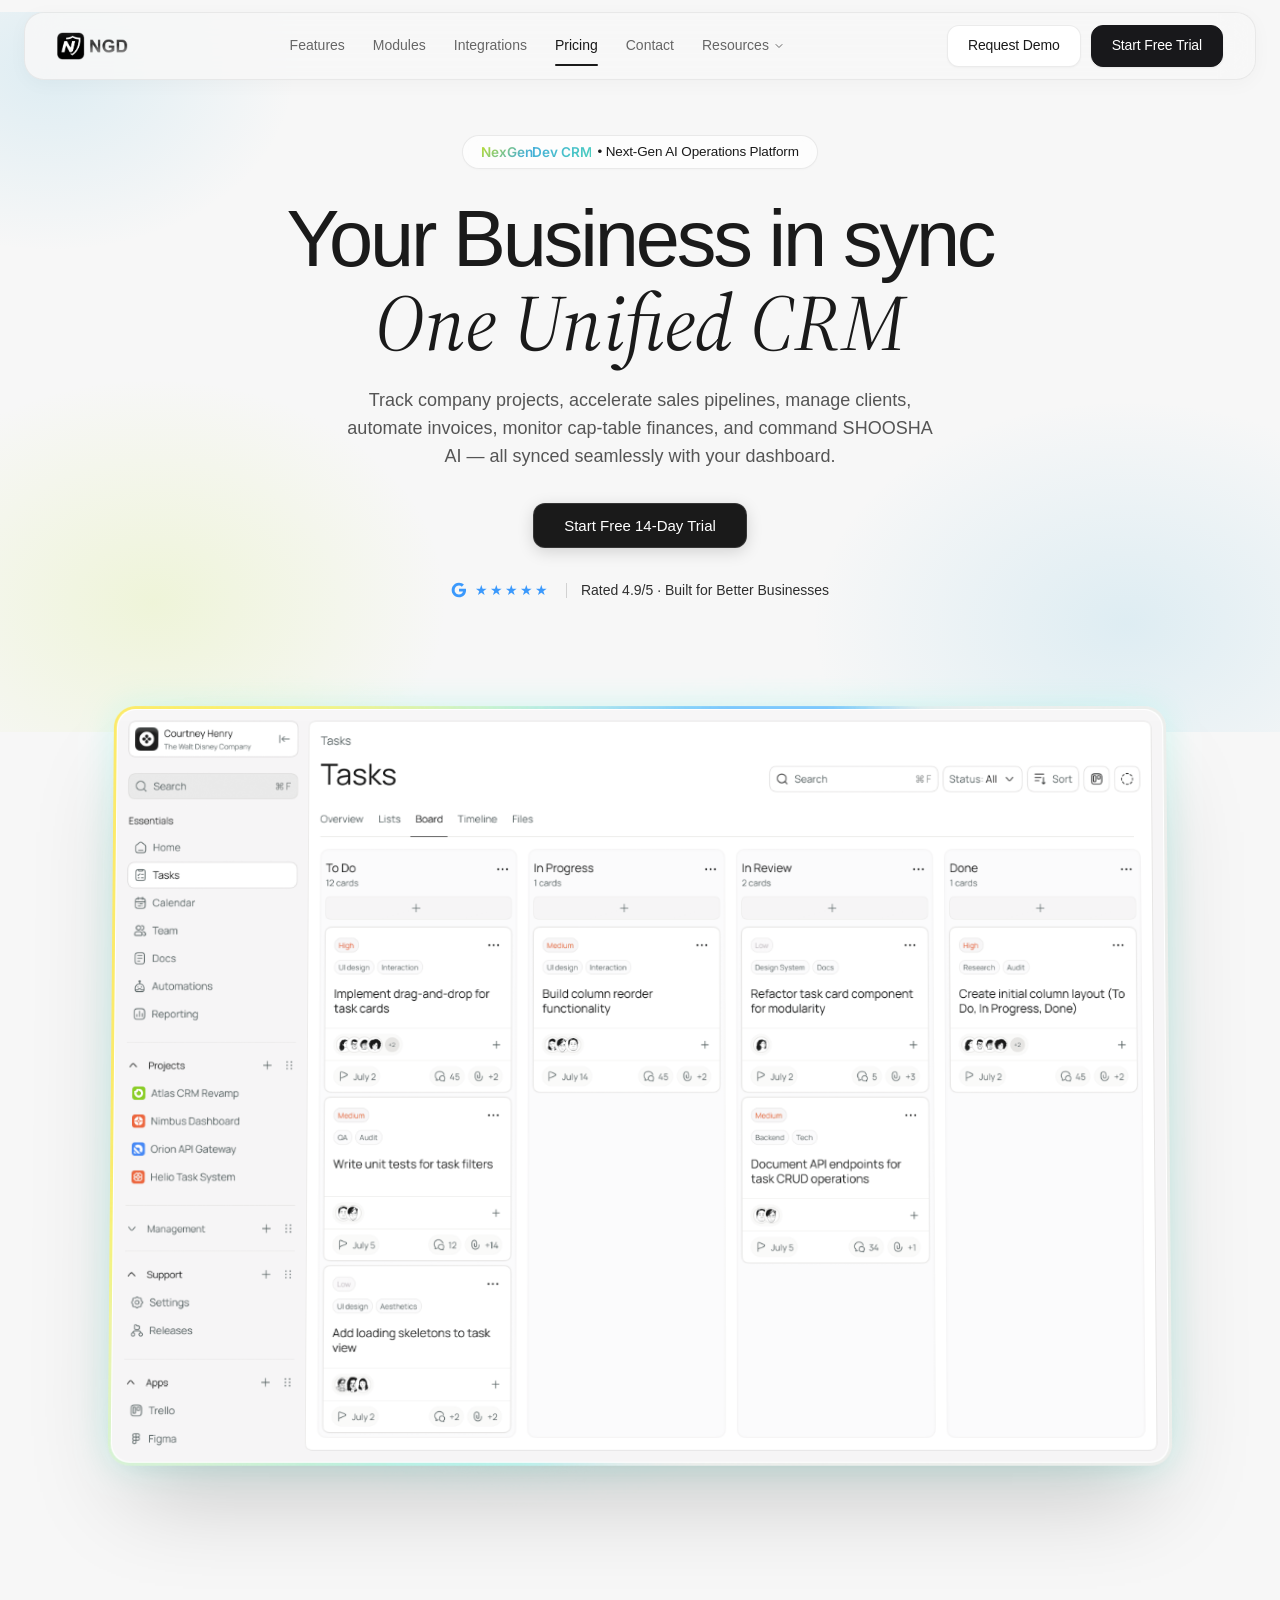
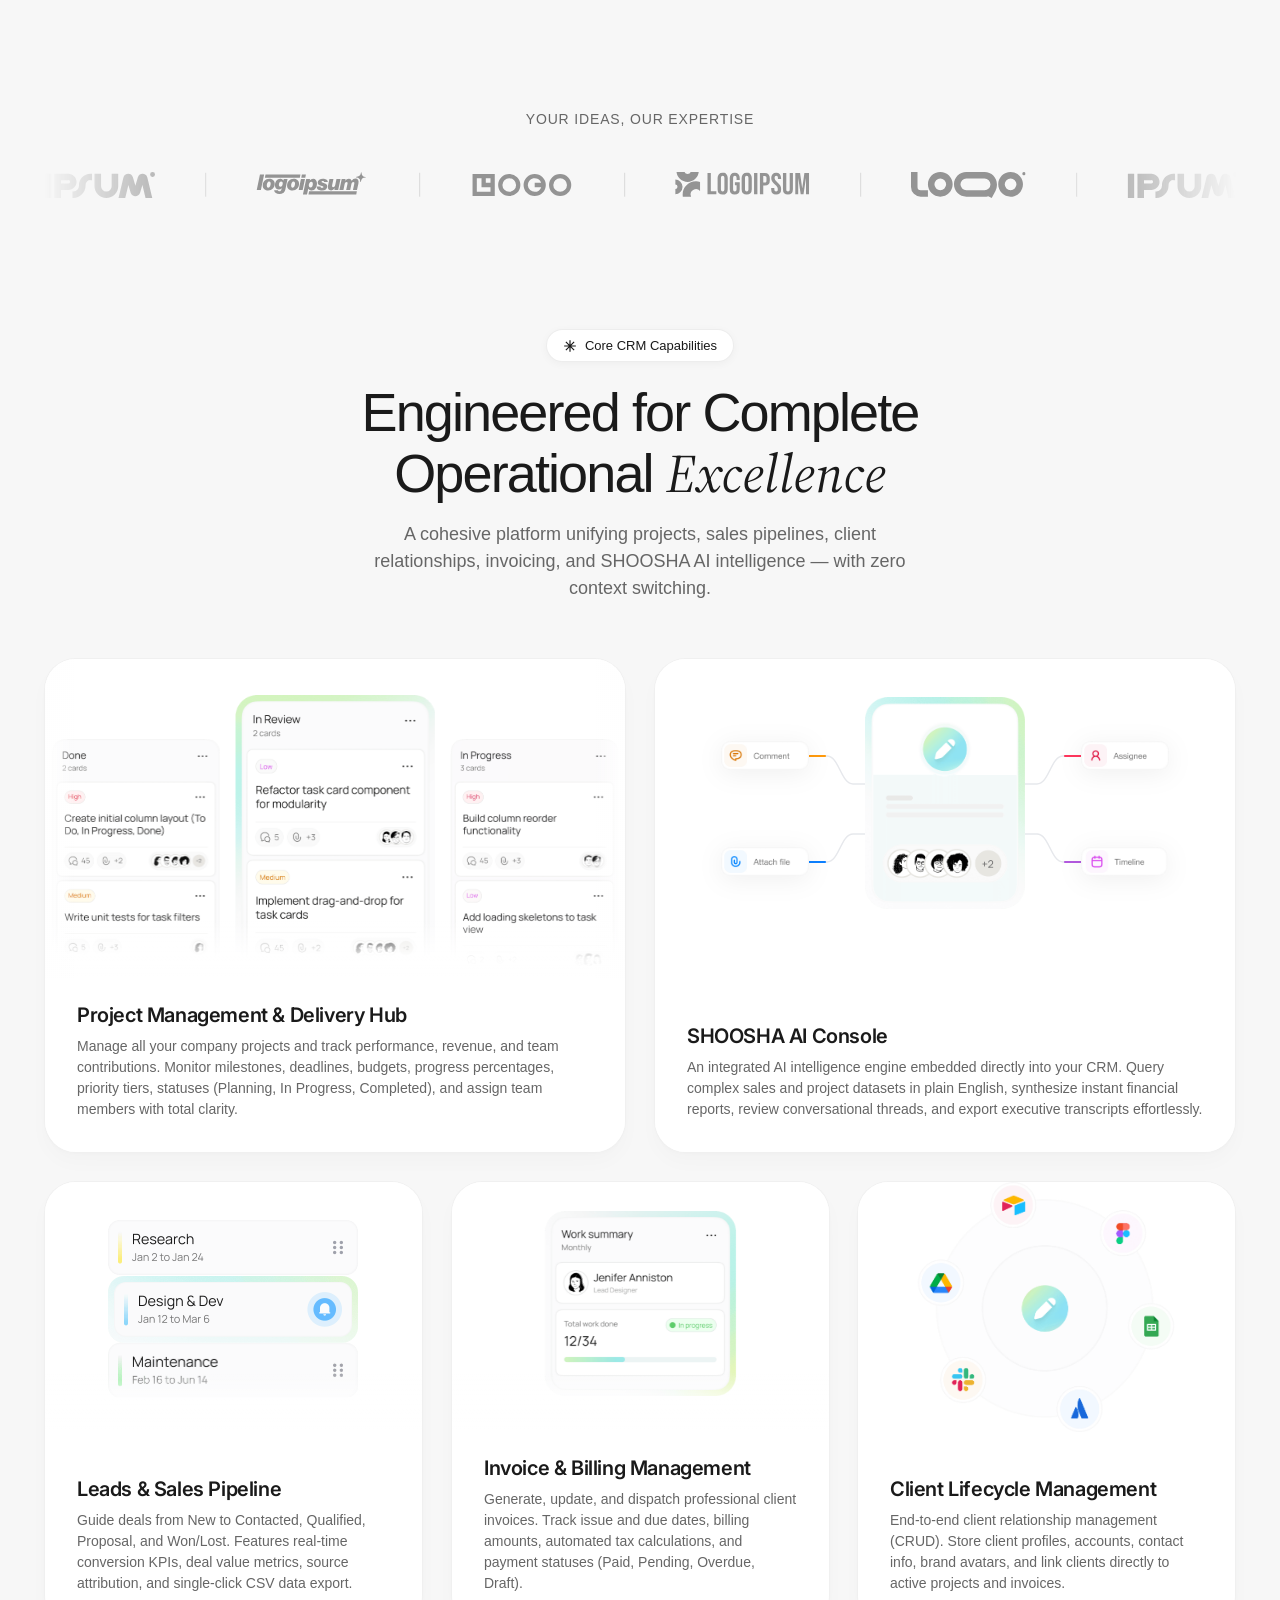
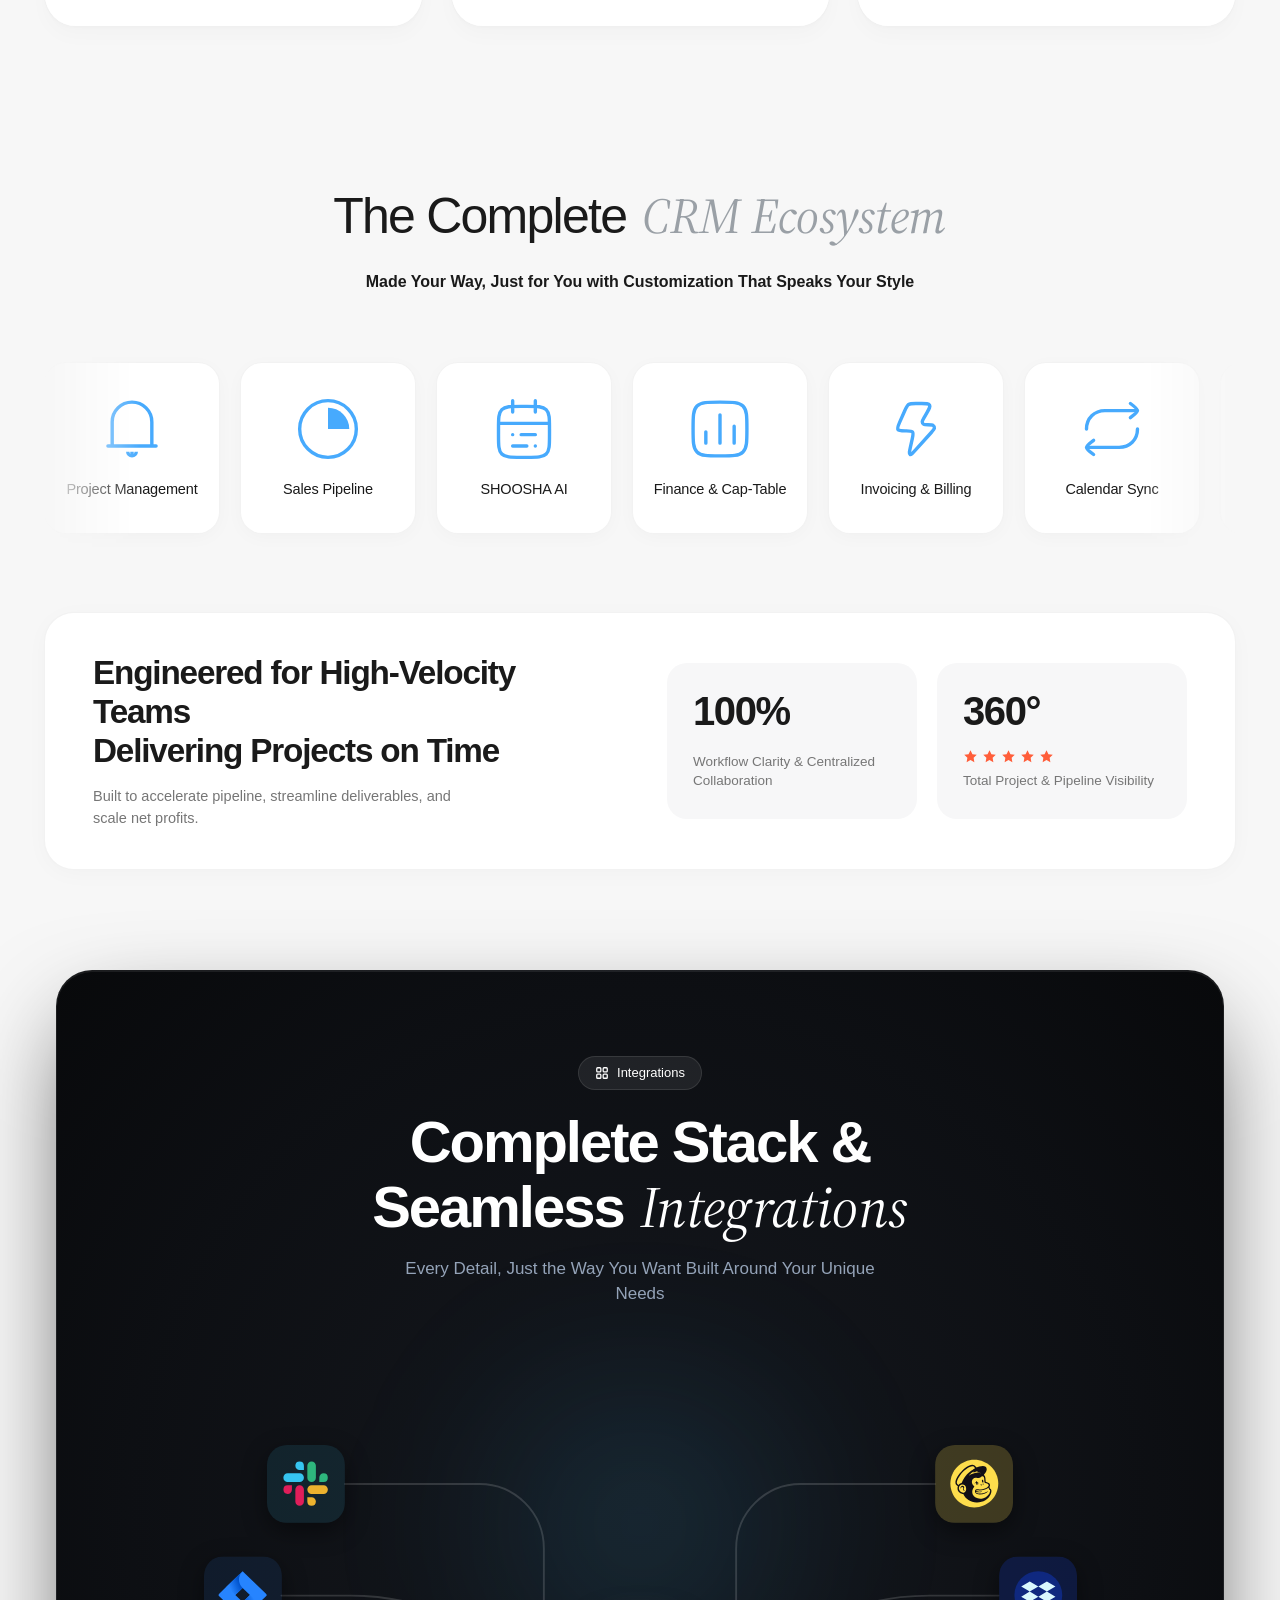
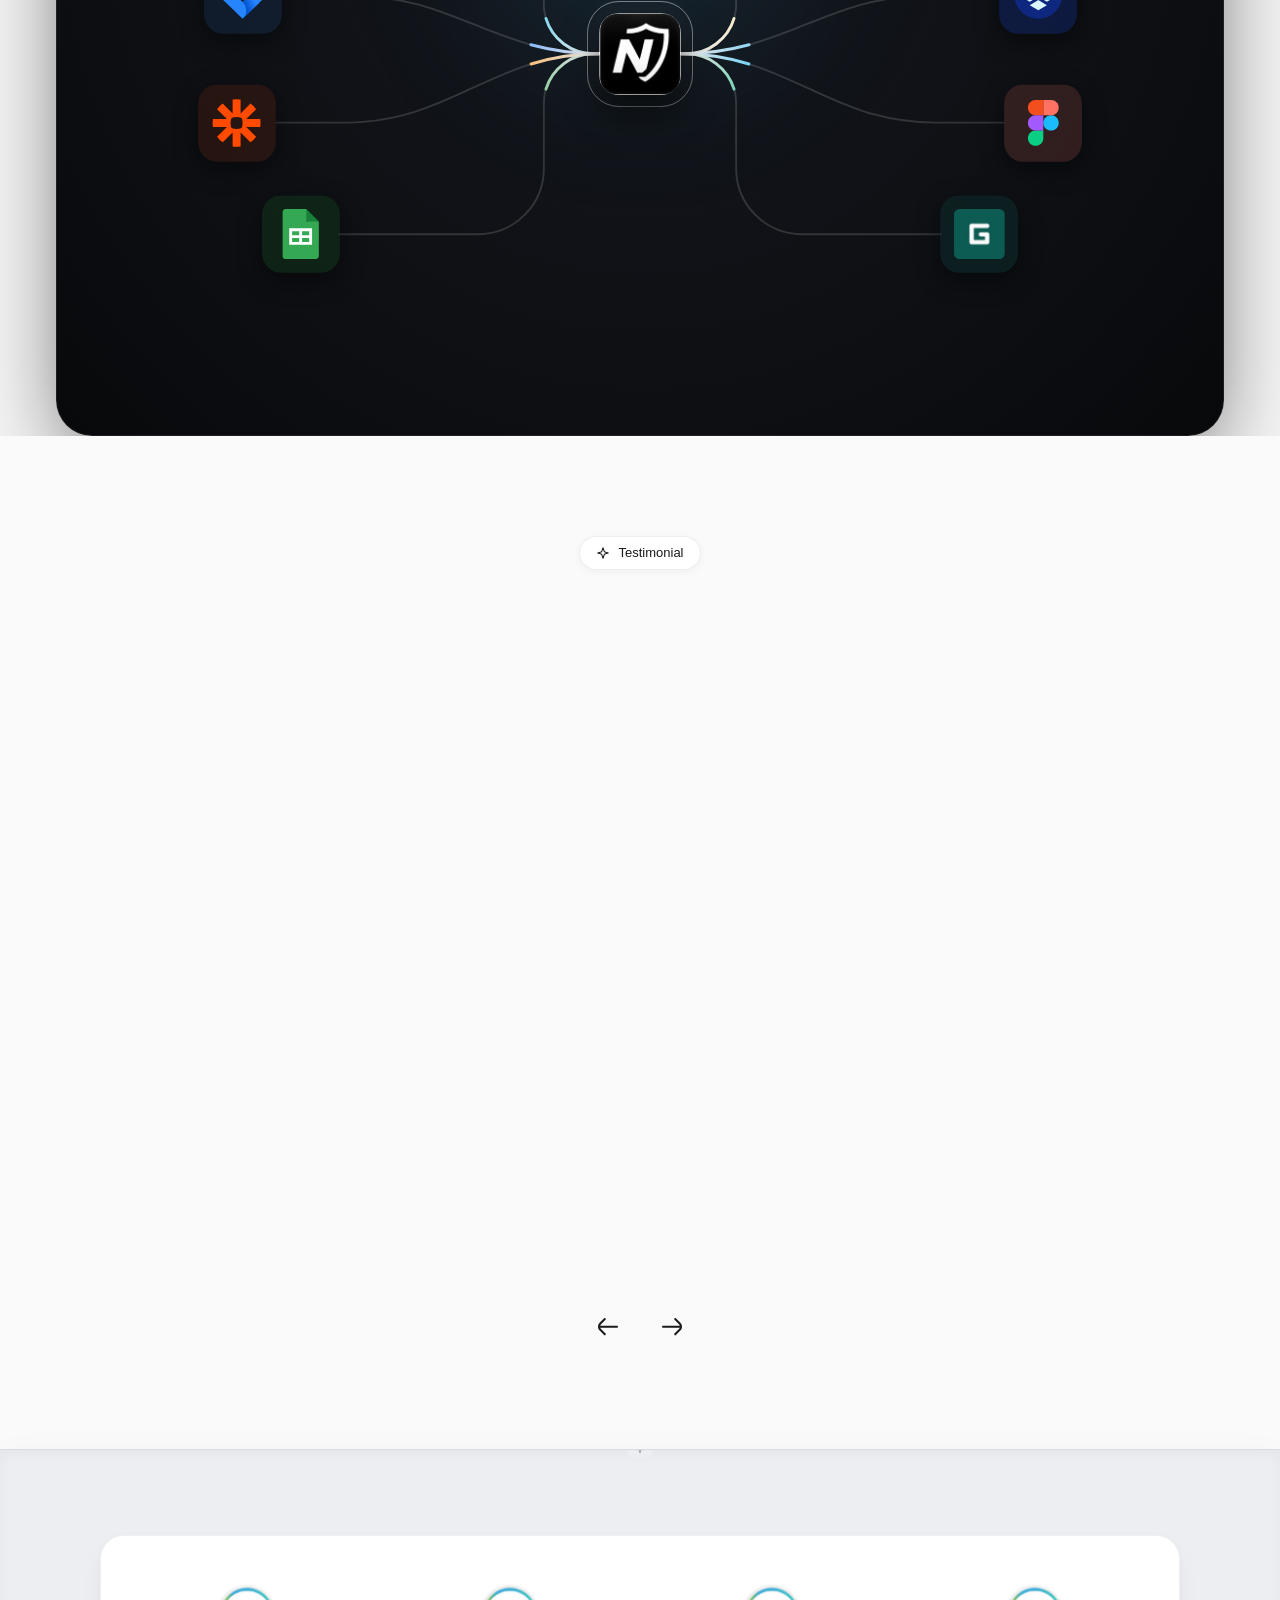
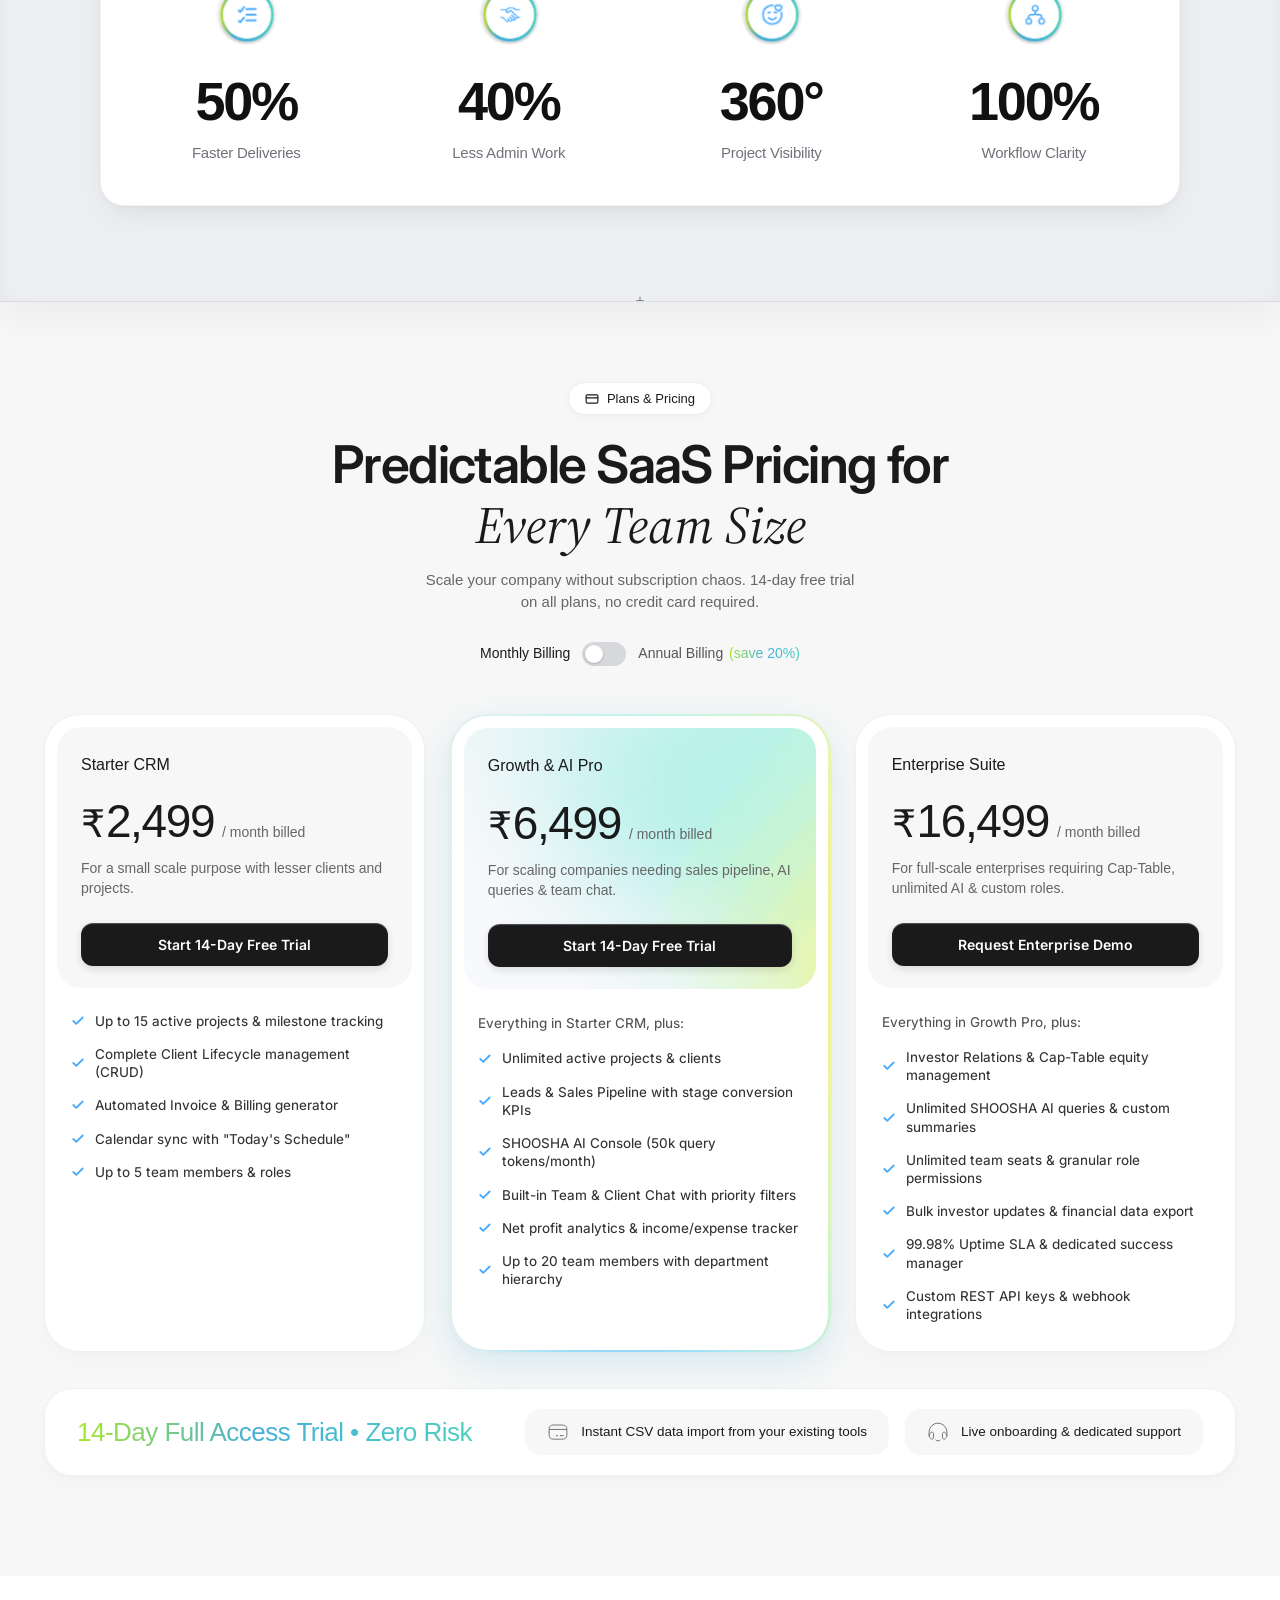
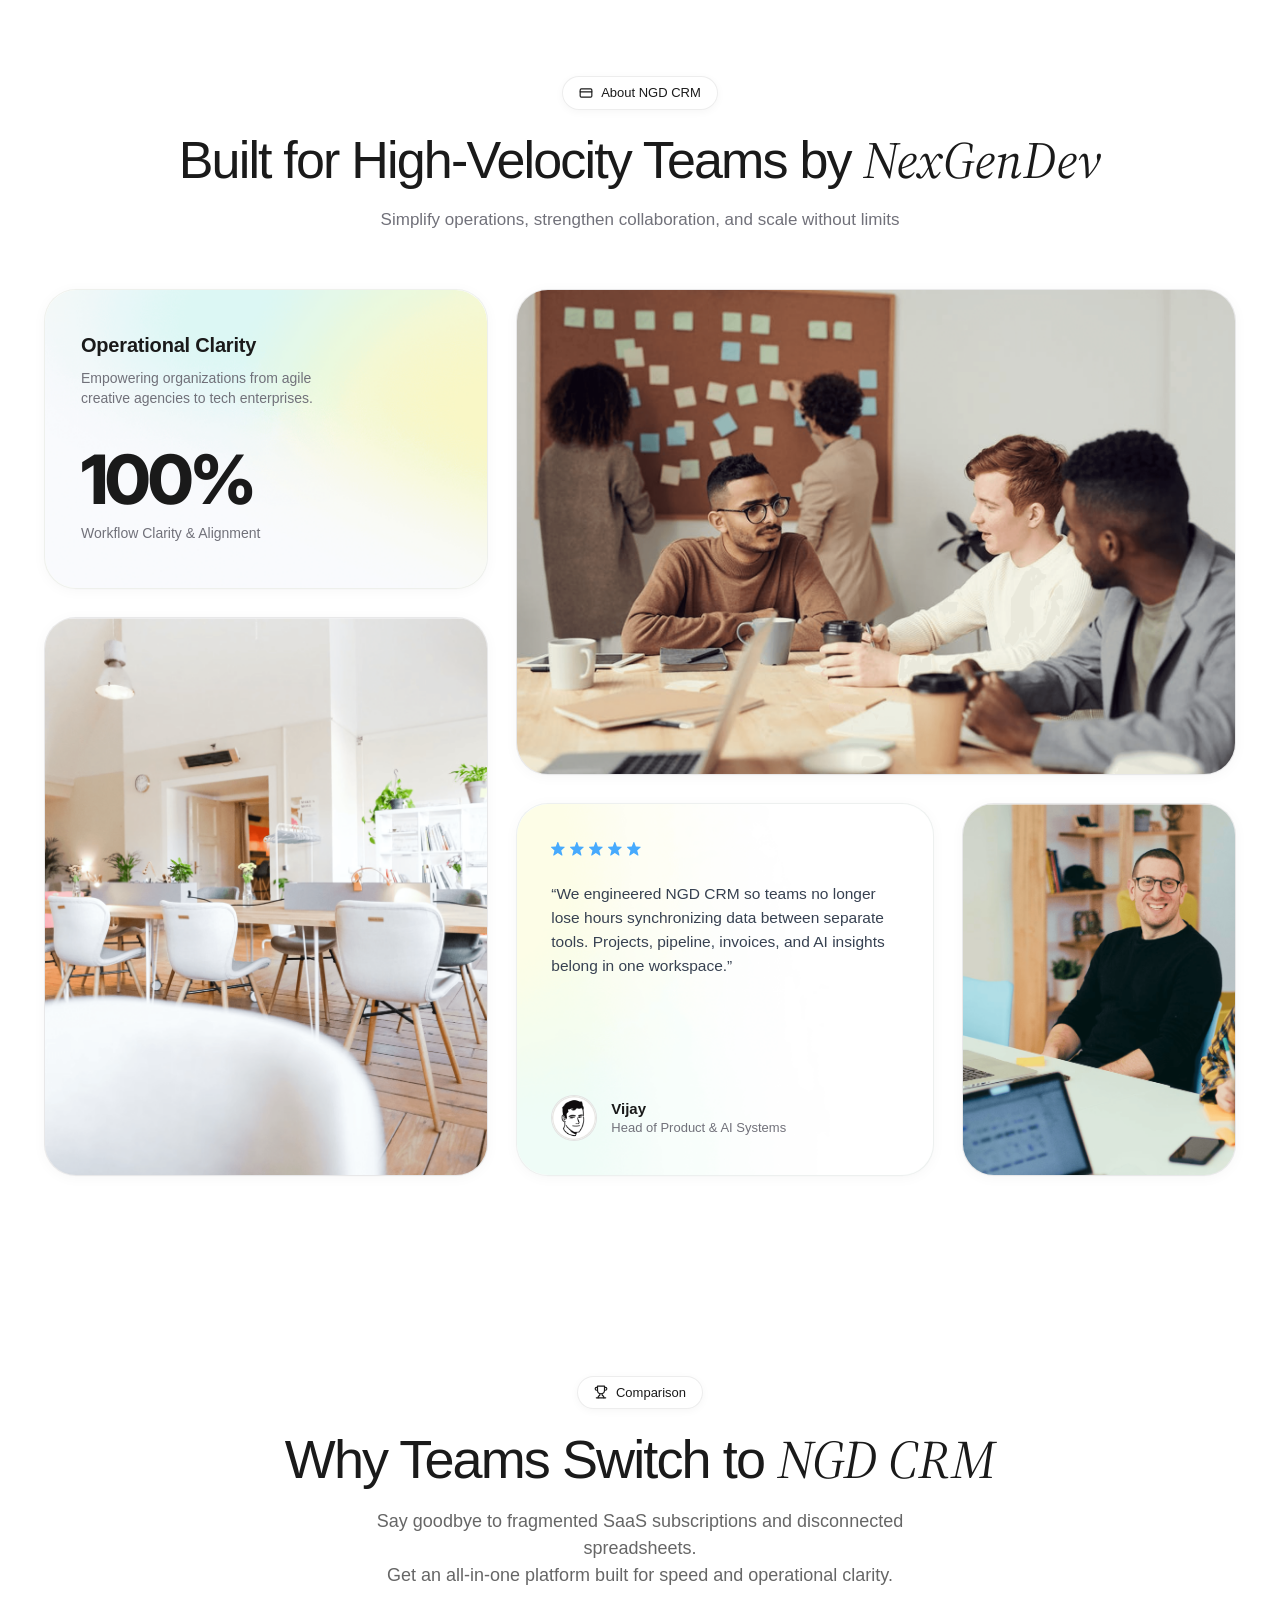
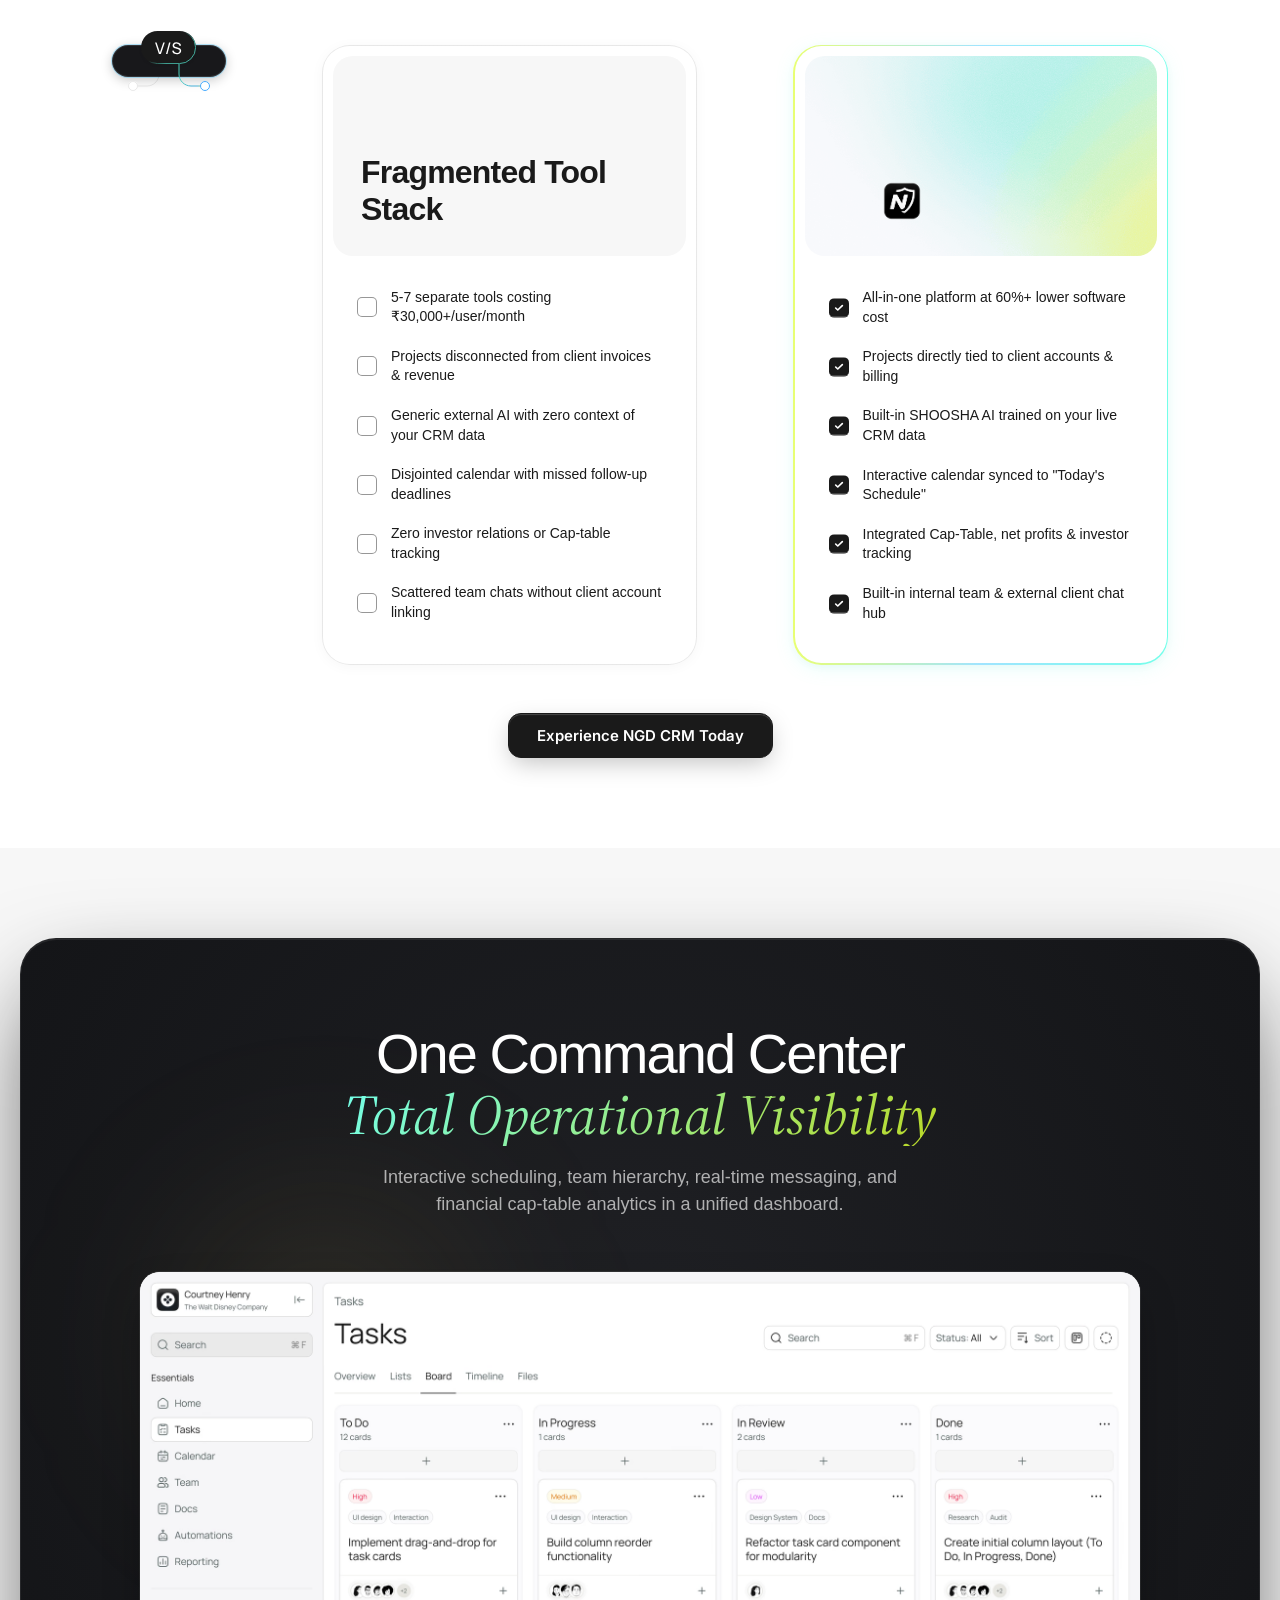
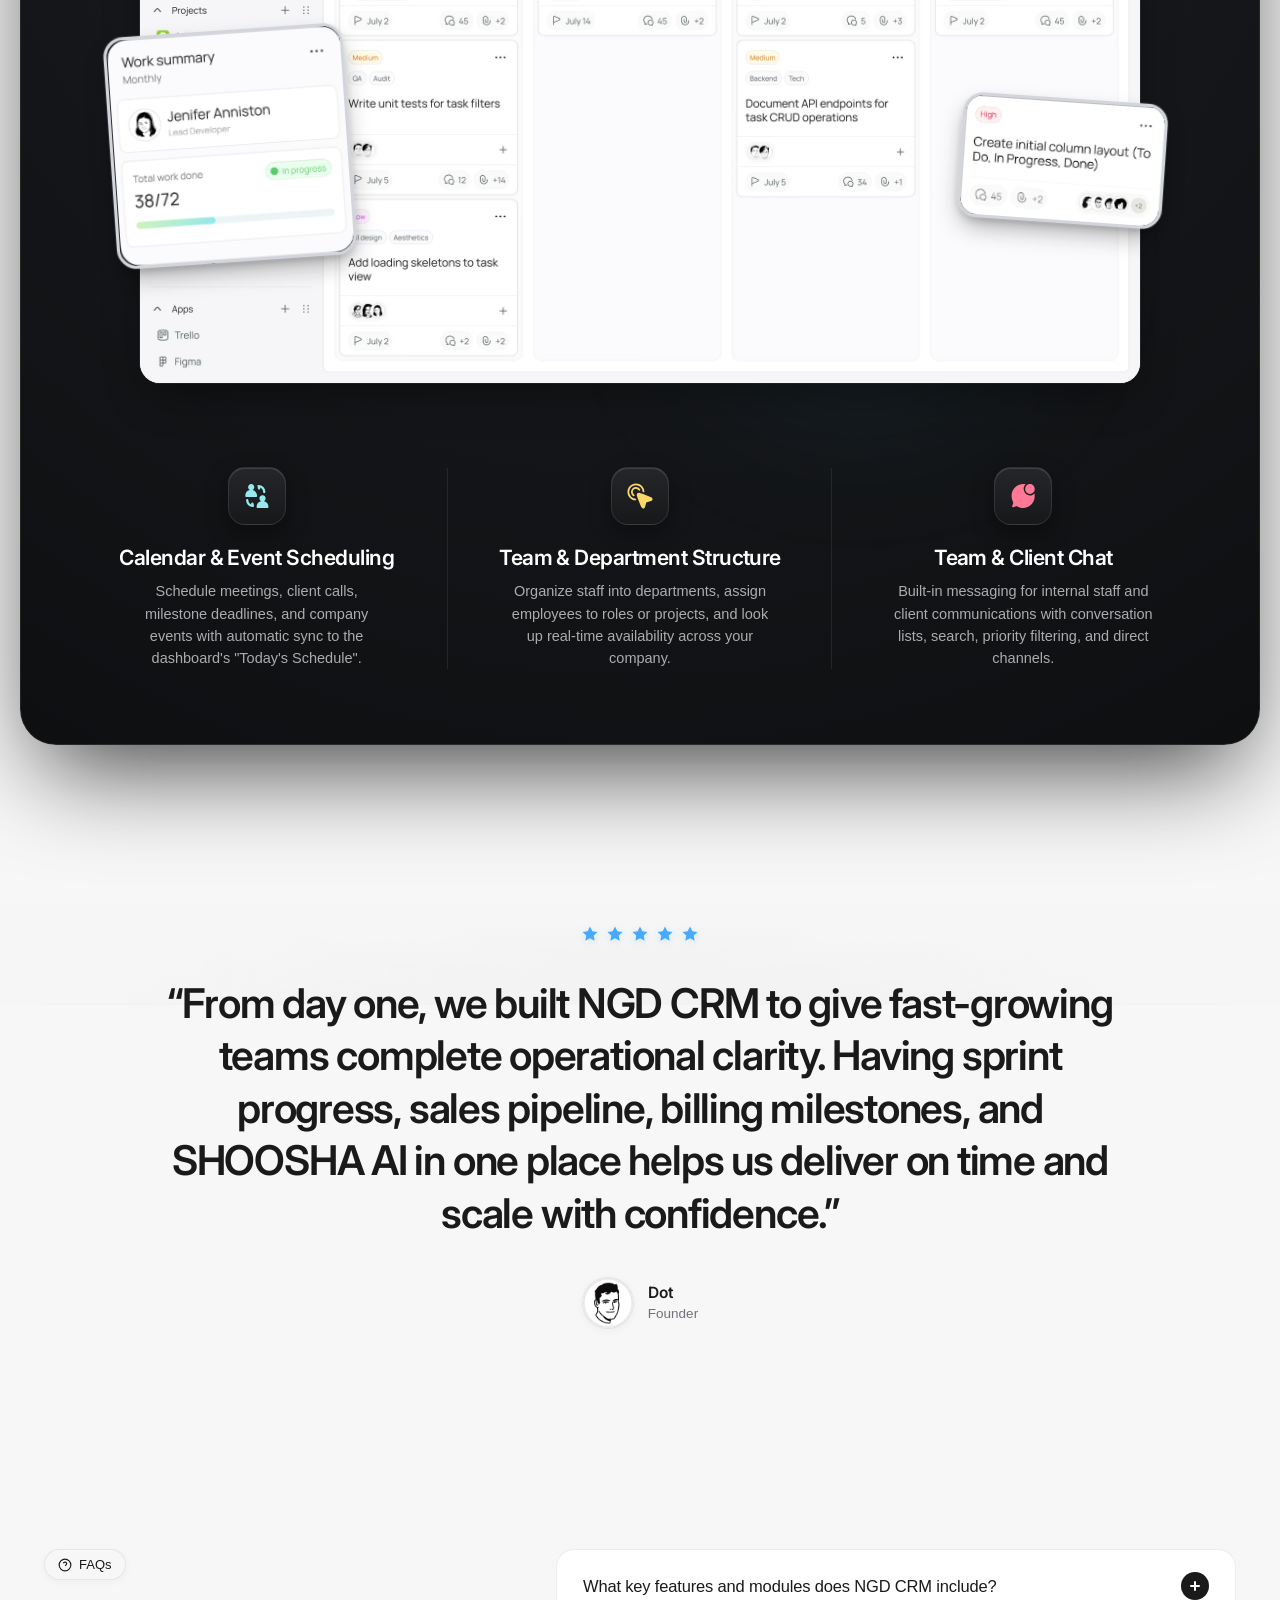
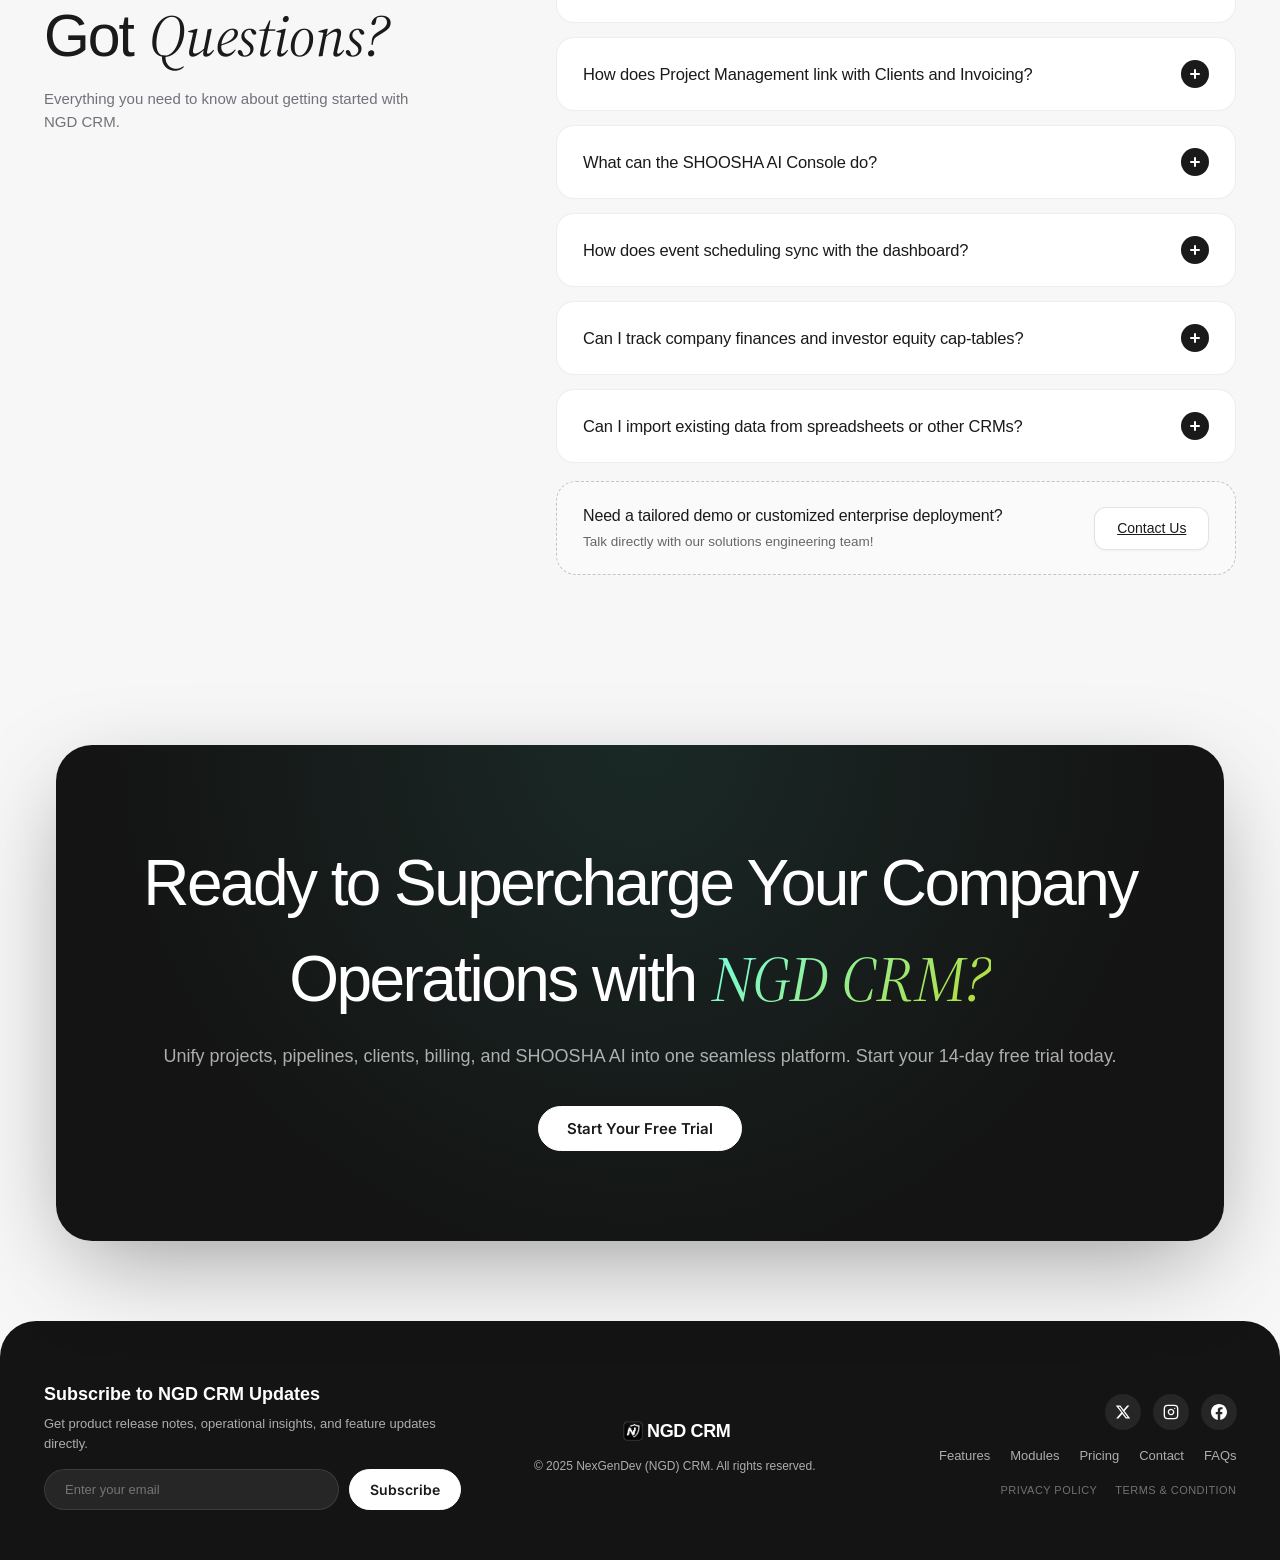
==== commit 42ac8fa4: "Missed content change" ====
--- a/index.html
+++ b/index.html
@@ -144,13 +144,13 @@
 
         <!-- Main Title -->
         <h1 class="hero-title">
-          Manage Everything<br>
-          in <span class="serif-italic">One Unified CRM</span>
+          Your Business in sync <br>
+          <span class="serif-italic">One Unified CRM</span>
         </h1>
 
         <!-- Subtitle -->
         <p class="hero-subtitle">
-          Projects, clients, sales, and AI — all working together in one CRM.
+          Track company projects, accelerate sales pipelines, manage clients, automate invoices, monitor cap-table finances, and command SHOOSHA AI — all synced seamlessly with your dashboard.
         </p>
 
         <!-- CTA Button -->
@@ -175,7 +175,7 @@
               <span>★</span><span>★</span><span>★</span><span>★</span><span>★</span>
             </div>
             <span class="review-divider"></span>
-            <span class="reviews-text">Rated 4.9/5 by 25,000+ teams &amp; founders</span>
+            <span class="reviews-text">Rated 4.9/5 · Built for Better Businesses</span>
           </div>
         </div>
 
@@ -190,8 +190,7 @@
                 <img src="images/qK9XWarVImvIhsoEr4mUFV3650M.png" alt="" class="mockup-frame-img">
               </div>
               <div class="mockup-dashboard-content">
-                <img src="images/UKzIr5paVaLFJWHAumrNbRIxczk.png"
-                  alt="NexGenDev NGD CRM Dashboard &amp; Operations Center" class="dashboard-img">
+                <img src="images/UKzIr5paVaLFJWHAumrNbRIxczk.png" alt="NexGenDev NGD CRM Dashboard &amp; Operations Center" class="dashboard-img">
               </div>
             </div>
           </div>
@@ -202,8 +201,7 @@
     <!-- LOGOS MARQUEE -->
     <section class="logos-section">
       <div class="container text-center">
-        <h4 class="logos-heading">Your Ideas, Our Expertise</h4>
-        </h4>
+        <h4 class="logos-heading">Your Ideas, Our Expertise</h4></h4>
         <div class="marquee-wrapper">
           <div class="marquee-track">
             <!-- Set 1 -->
@@ -273,11 +271,11 @@
             Core CRM Capabilities
           </div>
           <h2 class="section-title">
-            Everything Your Team Needs<br>
-            in <span class="serif-italic">One CRM</span>
+            Engineered for Complete<br>
+            Operational <span class="serif-italic">Excellence</span>
           </h2>
           <p class="section-subtitle">
-            Projects, sales, clients, billing, and AI. One workspace, zero busywork.
+            A cohesive platform unifying projects, sales pipelines, client relationships, invoicing, and SHOOSHA AI intelligence — with zero context switching.
           </p>
         </div>
 
@@ -300,9 +298,8 @@
               <div class="bento-mask bento-mask-right"></div>
             </div>
             <div class="bento-content">
-              <h3 class="bento-title">Project Delivery Hub</h3>
-              <p class="bento-desc">Keep projects on track with clear milestones, budgets, deadlines, and team
-                ownership.</p>
+              <h3 class="bento-title">Project Management &amp; Delivery Hub</h3>
+              <p class="bento-desc">Manage all your company projects and track performance, revenue, and team contributions. Monitor milestones, deadlines, budgets, progress percentages, priority tiers, statuses (Planning, In Progress, Completed), and assign team members with total clarity.</p>
             </div>
           </div>
 
@@ -363,8 +360,7 @@
             </div>
             <div class="bento-content">
               <h3 class="bento-title">SHOOSHA AI Console</h3>
-              <p class="bento-desc">Ask SHOOSHA AI about your CRM data. Get quick answers, useful reports, and shareable
-                insights.</p>
+              <p class="bento-desc">An integrated AI intelligence engine embedded directly into your CRM. Query complex sales and project datasets in plain English, synthesize instant financial reports, review conversational threads, and export executive transcripts effortlessly.</p>
             </div>
           </div>
 
@@ -386,8 +382,7 @@
             </div>
             <div class="bento-content">
               <h3 class="bento-title">Leads &amp; Sales Pipeline</h3>
-              <p class="bento-desc">Turn leads into wins. Track deal value, conversion, and every opportunity in one
-                view.</p>
+              <p class="bento-desc">Guide deals from New to Contacted, Qualified, Proposal, and Won/Lost. Features real-time conversion KPIs, deal value metrics, source attribution, and single-click CSV data export.</p>
             </div>
           </div>
 
@@ -400,9 +395,8 @@
               <div class="bento-mask bento-mask-bottom"></div>
             </div>
             <div class="bento-content">
-              <h3 class="bento-title">Smart Invoicing</h3>
-              <p class="bento-desc">Create polished invoices, calculate taxes, and see what’s paid, pending, or overdue.
-              </p>
+              <h3 class="bento-title">Invoice &amp; Billing Management</h3>
+              <p class="bento-desc">Generate, update, and dispatch professional client invoices. Track issue and due dates, billing amounts, automated tax calculations, and payment statuses (Paid, Pending, Overdue, Draft).</p>
             </div>
           </div>
 
@@ -414,8 +408,8 @@
               </div>
             </div>
             <div class="bento-content">
-              <h3 class="bento-title">Client Management</h3>
-              <p class="bento-desc">Keep client details connected to the projects and invoices that matter.</p>
+              <h3 class="bento-title">Client Lifecycle Management</h3>
+              <p class="bento-desc">End-to-end client relationship management (CRUD). Store client profiles, accounts, contact info, brand avatars, and link clients directly to active projects and invoices.</p>
             </div>
           </div>
         </div>
@@ -429,7 +423,7 @@
         <div class="feature-pills-header">
           <h2 class="feature-pills-title">The Complete <span class="serif-italic-accent">CRM Ecosystem</span></h2>
           <BR>
-          <h4 class="feature-pills-subtitle">Made Your Way, Just for You with Customization That Speaks Your Style<h4>
+          <h4 class="feature-pills-subtitle">Made Your Way, Just for You with  Customization That Speaks Your Style<h4>
         </div>
 
         <!-- 6 Feature Icon Cards with edge mask (Continuous Infinite Carousel) -->
@@ -620,17 +614,16 @@
         <!-- Big stats summary banner / Trust Container -->
         <div class="trust-banner-card">
           <div class="trust-banner-left">
-            <h3 class="trust-title">Trusted by 300+ companies<br>managing $150M+ in revenue</h3>
-            <p class="trust-desc">Join thousands of businesses who use NGD to stay organized and deliver projects on
-              time.</p>
+            <h3 class="trust-title">Engineered for High-Velocity Teams<br>Delivering Projects on Time</h3>
+            <p class="trust-desc">Built to accelerate pipeline, streamline deliverables, and scale net profits.</p>
           </div>
           <div class="trust-banner-right">
             <div class="trust-stat-box">
-              <div class="trust-stat-value">300+</div>
-              <div class="trust-stat-label">Active companies running their operations on NGD CRM!</div>
+              <div class="trust-stat-value">100%</div>
+              <div class="trust-stat-label">Workflow Clarity &amp; Centralized Collaboration</div>
             </div>
             <div class="trust-stat-box">
-              <div class="trust-stat-value">4.9 / 5</div>
+              <div class="trust-stat-value">360°</div>
               <div class="trust-rating-group">
                 <div class="trust-stars-wrap">
                   <svg width="15" height="15" viewBox="0 0 24 24" fill="#FF5E3A">
@@ -654,7 +647,7 @@
                       points="12 2 15.09 8.26 22 9.27 17 14.14 18.18 21.02 12 17.77 5.82 21.02 7 14.14 2 9.27 8.91 8.26 12 2" />
                   </svg>
                 </div>
-                <div class="trust-stat-label">Verified Customer Satisfaction</div>
+                <div class="trust-stat-label">Total Project &amp; Pipeline Visibility</div>
               </div>
             </div>
           </div>
@@ -685,7 +678,7 @@
               Seamless <span class="serif-italic-tools">Integrations</span>
             </h2>
             <p class="dark-subtitle integrations-subtext">
-              Every Detail, Just the Way You Want Built Around Your Unique Needs
+             Every Detail, Just the Way You Want Built Around Your Unique Needs
             </p>
           </div>
 
@@ -924,15 +917,14 @@
             What Our Users Say
           </h2>
           <p class="section-subtitle">
-            Discover how leaders and department heads across NexGenDev use NGD CRM every day to drive client success,
-            projects, and growth.
+            Discover how leaders and department heads across NexGenDev use NGD CRM every day to drive client success, projects, and growth.
           </p>
         </div>
 
         <!-- Testimonials Carousel -->
         <div class="testimonial-carousel-wrap">
           <div class="testimonial-track" id="testimonialTrack">
-            <!-- Review 1: GreenoChat -->
+            <!-- Review 1: Divya -->
             <div class="testimonial-card card-bg-josh">
               <div class="card-stars">
                 <svg width="15" height="15" viewBox="0 0 14 14" fill="none">
@@ -961,20 +953,18 @@
                     fill="#47AAFD" />
                 </svg>
               </div>
-              <p class="test-quote">“We run daily sprint deliveries and client deliverables on NGD CRM. Tracking project
-                progress percentages, milestone deadlines, and budget allocations in one dashboard ensures none of our
-                customer projects ever fall behind.”</p>
+              <p class="test-quote">“NGD CRM has made managing our daily sprints and client deliverables much more organized. Having project progress, milestone deadlines, and budgets in one place helps us stay on track and deliver projects on time.”</p>
               <div class="test-author">
-                <img class="author-avatar" src="images/qjgDGZj1YLeh1AgbXWd8Goz4YUc.png" alt="Aravind" width="48"
+                <img class="author-avatar" src="images/qjgDGZj1YLeh1AgbXWd8Goz4YUc.png" alt="Divya" width="48"
                   height="48" loading="lazy">
                 <div class="author-details">
-                  <div class="author-name">Aravind</div>
-                  <div class="author-role">Lead Technical Project Manager, NexGenDev</div>
-                </div>
-              </div>
-            </div>
-
-            <!-- Review 2: Mayilon Tours -->
+                  <div class="author-name">Divya</div>
+                  <div class="author-role">NGD Team</div>
+                </div>
+              </div>
+            </div>
+
+            <!-- Review 2: Vijay -->
             <div class="testimonial-card card-bg-hana">
               <div class="card-stars">
                 <svg width="15" height="15" viewBox="0 0 14 14" fill="none">
@@ -1003,62 +993,58 @@
                     fill="#47AAFD" />
                 </svg>
               </div>
-              <p class="test-quote">“Our business development team moves opportunities from New to Won with zero
-                friction. Automatic calendar syncing with Today's Schedule ensures every client demo and sales follow-up
-                is executed right on time.”</p>
+              <p class="test-quote">“With NGD CRM, managing our sales pipeline has become much smoother. Tracking opportunities, scheduling client demos, and staying on top of follow-ups helps our team work more efficiently every day.”</p>
               <div class="test-author">
-                <img class="author-avatar" src="images/1fHxy7FrfQZNjBF8KgZPTKquw.png" alt="Suresh Kumar" width="48"
+                <img class="author-avatar" src="images/1fHxy7FrfQZNjBF8KgZPTKquw.png" alt="Vijay" width="48" height="48"
+                  loading="lazy">
+                <div class="author-details">
+                  <div class="author-name">Vijay</div>
+                  <div class="author-role">NGD Team</div>
+                </div>
+              </div>
+            </div>
+
+            <!-- Review 3: Manoj -->
+            <div class="testimonial-card card-bg-ahmed">
+              <div class="card-stars">
+                <svg width="15" height="15" viewBox="0 0 14 14" fill="none">
+                  <path
+                    d="M6.843 0C7.05 0 7.236 0.128 7.31 0.322L8.885 4.448L13.209 4.659C13.413 4.669 13.59 4.801 13.657 4.994C13.725 5.187 13.668 5.401 13.515 5.535L10.224 8.424L11.433 13.057C11.486 13.259 11.408 13.473 11.237 13.593C11.066 13.714 10.838 13.715 10.666 13.597L6.843 10.973L3.02 13.597C2.847 13.715 2.62 13.713 2.449 13.593C2.278 13.474 2.2 13.26 2.252 13.058L3.462 8.424L0.171 5.535C0.017 5.401 -0.039 5.187 0.028 4.994C0.095 4.801 0.273 4.669 0.476 4.659L4.801 4.447L6.375 0.322C6.449 0.128 6.635 0 6.843 0Z"
+                    fill="#47AAFD" />
+                </svg>
+                <svg width="15" height="15" viewBox="0 0 14 14" fill="none">
+                  <path
+                    d="M6.843 0C7.05 0 7.236 0.128 7.31 0.322L8.885 4.448L13.209 4.659C13.413 4.669 13.59 4.801 13.657 4.994C13.725 5.187 13.668 5.401 13.515 5.535L10.224 8.424L11.433 13.057C11.486 13.259 11.408 13.473 11.237 13.593C11.066 13.714 10.838 13.715 10.666 13.597L6.843 10.973L3.02 13.597C2.847 13.715 2.62 13.713 2.449 13.593C2.278 13.474 2.2 13.26 2.252 13.058L3.462 8.424L0.171 5.535C0.017 5.401 -0.039 5.187 0.028 4.994C0.095 4.801 0.273 4.669 0.476 4.659L4.801 4.447L6.375 0.322C6.449 0.128 6.635 0 6.843 0Z"
+                    fill="#47AAFD" />
+                </svg>
+                <svg width="15" height="15" viewBox="0 0 14 14" fill="none">
+                  <path
+                    d="M6.843 0C7.05 0 7.236 0.128 7.31 0.322L8.885 4.448L13.209 4.659C13.413 4.669 13.59 4.801 13.657 4.994C13.725 5.187 13.668 5.401 13.515 5.535L10.224 8.424L11.433 13.057C11.486 13.259 11.408 13.473 11.237 13.593C11.066 13.714 10.838 13.715 10.666 13.597L6.843 10.973L3.02 13.597C2.847 13.715 2.62 13.713 2.449 13.593C2.278 13.474 2.2 13.26 2.252 13.058L3.462 8.424L0.171 5.535C0.017 5.401 -0.039 5.187 0.028 4.994C0.095 4.801 0.273 4.669 0.476 4.659L4.801 4.447L6.375 0.322C6.449 0.128 6.635 0 6.843 0Z"
+                    fill="#47AAFD" />
+                </svg>
+                <svg width="15" height="15" viewBox="0 0 14 14" fill="none">
+                  <path
+                    d="M6.843 0C7.05 0 7.236 0.128 7.31 0.322L8.885 4.448L13.209 4.659C13.413 4.669 13.59 4.801 13.657 4.994C13.725 5.187 13.668 5.401 13.515 5.535L10.224 8.424L11.433 13.057C11.486 13.259 11.408 13.473 11.237 13.593C11.066 13.714 10.838 13.715 10.666 13.597L6.843 10.973L3.02 13.597C2.847 13.715 2.62 13.713 2.449 13.593C2.278 13.474 2.2 13.26 2.252 13.058L3.462 8.424L0.171 5.535C0.017 5.401 -0.039 5.187 0.028 4.994C0.095 4.801 0.273 4.669 0.476 4.659L4.801 4.447L6.375 0.322C6.449 0.128 6.635 0 6.843 0Z"
+                    fill="#47AAFD" />
+                </svg>
+                <svg width="15" height="15" viewBox="0 0 14 14" fill="none">
+                  <path
+                    d="M6.843 0C7.05 0 7.236 0.128 7.31 0.322L8.885 4.448L13.209 4.659C13.413 4.669 13.59 4.801 13.657 4.994C13.725 5.187 13.668 5.401 13.515 5.535L10.224 8.424L11.433 13.057C11.486 13.259 11.408 13.473 11.237 13.593C11.066 13.714 10.838 13.715 10.666 13.597L6.843 10.973L3.02 13.597C2.847 13.715 2.62 13.713 2.449 13.593C2.278 13.474 2.2 13.26 2.252 13.058L3.462 8.424L0.171 5.535C0.017 5.401 -0.039 5.187 0.028 4.994C0.095 4.801 0.273 4.669 0.476 4.659L4.801 4.447L6.375 0.322C6.449 0.128 6.635 0 6.843 0Z"
+                    fill="#47AAFD" />
+                </svg>
+              </div>
+              <p class="test-quote">“The SHOOSHA AI Console is a game-changer for our productivity. I can ask questions in plain English, get quick business insights, and identify project risks without spending hours searching through spreadsheets.”</p>
+              <div class="test-author">
+                <img class="author-avatar" src="images/WZtyRZuZuuhCm9Zo47Ue7DkCmsE.png" alt="Manoj" width="48"
                   height="48" loading="lazy">
                 <div class="author-details">
-                  <div class="author-name">Suresh Kumar</div>
-                  <div class="author-role">Head of Business Development &amp; Sales, NexGenDev</div>
-                </div>
-              </div>
-            </div>
-
-            <!-- Review 3: RUDSETI -->
-            <div class="testimonial-card card-bg-ahmed">
-              <div class="card-stars">
-                <svg width="15" height="15" viewBox="0 0 14 14" fill="none">
-                  <path
-                    d="M6.843 0C7.05 0 7.236 0.128 7.31 0.322L8.885 4.448L13.209 4.659C13.413 4.669 13.59 4.801 13.657 4.994C13.725 5.187 13.668 5.401 13.515 5.535L10.224 8.424L11.433 13.057C11.486 13.259 11.408 13.473 11.237 13.593C11.066 13.714 10.838 13.715 10.666 13.597L6.843 10.973L3.02 13.597C2.847 13.715 2.62 13.713 2.449 13.593C2.278 13.474 2.2 13.26 2.252 13.058L3.462 8.424L0.171 5.535C0.017 5.401 -0.039 5.187 0.028 4.994C0.095 4.801 0.273 4.669 0.476 4.659L4.801 4.447L6.375 0.322C6.449 0.128 6.635 0 6.843 0Z"
-                    fill="#47AAFD" />
-                </svg>
-                <svg width="15" height="15" viewBox="0 0 14 14" fill="none">
-                  <path
-                    d="M6.843 0C7.05 0 7.236 0.128 7.31 0.322L8.885 4.448L13.209 4.659C13.413 4.669 13.59 4.801 13.657 4.994C13.725 5.187 13.668 5.401 13.515 5.535L10.224 8.424L11.433 13.057C11.486 13.259 11.408 13.473 11.237 13.593C11.066 13.714 10.838 13.715 10.666 13.597L6.843 10.973L3.02 13.597C2.847 13.715 2.62 13.713 2.449 13.593C2.278 13.474 2.2 13.26 2.252 13.058L3.462 8.424L0.171 5.535C0.017 5.401 -0.039 5.187 0.028 4.994C0.095 4.801 0.273 4.669 0.476 4.659L4.801 4.447L6.375 0.322C6.449 0.128 6.635 0 6.843 0Z"
-                    fill="#47AAFD" />
-                </svg>
-                <svg width="15" height="15" viewBox="0 0 14 14" fill="none">
-                  <path
-                    d="M6.843 0C7.05 0 7.236 0.128 7.31 0.322L8.885 4.448L13.209 4.659C13.413 4.669 13.59 4.801 13.657 4.994C13.725 5.187 13.668 5.401 13.515 5.535L10.224 8.424L11.433 13.057C11.486 13.259 11.408 13.473 11.237 13.593C11.066 13.714 10.838 13.715 10.666 13.597L6.843 10.973L3.02 13.597C2.847 13.715 2.62 13.713 2.449 13.593C2.278 13.474 2.2 13.26 2.252 13.058L3.462 8.424L0.171 5.535C0.017 5.401 -0.039 5.187 0.028 4.994C0.095 4.801 0.273 4.669 0.476 4.659L4.801 4.447L6.375 0.322C6.449 0.128 6.635 0 6.843 0Z"
-                    fill="#47AAFD" />
-                </svg>
-                <svg width="15" height="15" viewBox="0 0 14 14" fill="none">
-                  <path
-                    d="M6.843 0C7.05 0 7.236 0.128 7.31 0.322L8.885 4.448L13.209 4.659C13.413 4.669 13.59 4.801 13.657 4.994C13.725 5.187 13.668 5.401 13.515 5.535L10.224 8.424L11.433 13.057C11.486 13.259 11.408 13.473 11.237 13.593C11.066 13.714 10.838 13.715 10.666 13.597L6.843 10.973L3.02 13.597C2.847 13.715 2.62 13.713 2.449 13.593C2.278 13.474 2.2 13.26 2.252 13.058L3.462 8.424L0.171 5.535C0.017 5.401 -0.039 5.187 0.028 4.994C0.095 4.801 0.273 4.669 0.476 4.659L4.801 4.447L6.375 0.322C6.449 0.128 6.635 0 6.843 0Z"
-                    fill="#47AAFD" />
-                </svg>
-                <svg width="15" height="15" viewBox="0 0 14 14" fill="none">
-                  <path
-                    d="M6.843 0C7.05 0 7.236 0.128 7.31 0.322L8.885 4.448L13.209 4.659C13.413 4.669 13.59 4.801 13.657 4.994C13.725 5.187 13.668 5.401 13.515 5.535L10.224 8.424L11.433 13.057C11.486 13.259 11.408 13.473 11.237 13.593C11.066 13.714 10.838 13.715 10.666 13.597L6.843 10.973L3.02 13.597C2.847 13.715 2.62 13.713 2.449 13.593C2.278 13.474 2.2 13.26 2.252 13.058L3.462 8.424L0.171 5.535C0.017 5.401 -0.039 5.187 0.028 4.994C0.095 4.801 0.273 4.669 0.476 4.659L4.801 4.447L6.375 0.322C6.449 0.128 6.635 0 6.843 0Z"
-                    fill="#47AAFD" />
-                </svg>
-              </div>
-              <p class="test-quote">“The SHOOSHA AI Console is an incredible internal productivity multiplier. I can
-                query live CRM data in plain English, get instant net profit summaries, and identify project risk
-                factors without opening multiple spreadsheets.”</p>
-              <div class="test-author">
-                <img class="author-avatar" src="images/WZtyRZuZuuhCm9Zo47Ue7DkCmsE.png" alt="Dr. M. Ramanathan"
-                  width="48" height="48" loading="lazy">
-                <div class="author-details">
-                  <div class="author-name">Dr. M. Ramanathan</div>
-                  <div class="author-role">VP of Operations &amp; Strategy, NexGenDev</div>
-                </div>
-              </div>
-            </div>
-
-            <!-- Review 4: Oyil Photography -->
+                  <div class="author-name">Manoj</div>
+                  <div class="author-role">NGD Team</div>
+                </div>
+              </div>
+            </div>
+
+            <!-- Review 4: Sanjay -->
             <div class="testimonial-card card-bg-sophia">
               <div class="card-stars">
                 <svg width="15" height="15" viewBox="0 0 14 14" fill="none">
@@ -1087,21 +1073,59 @@
                     fill="#47AAFD" />
                 </svg>
               </div>
-              <p class="test-quote">“Client billing and accounting used to be a headache. With NGD CRM, invoicing
-                connects directly to project milestones, payment tracking is automatic, and managing our investor
-                cap-table updates takes just minutes.”</p>
+              <p class="test-quote">“NGD CRM has simplified the way we manage billing and payments. Connecting invoices with project milestones and tracking payment status in one place makes our daily workflows faster and more organized.”</p>
               <div class="test-author">
-                <img class="author-avatar" src="images/aYFQIaOtwzzZ6zhOatlybGiR1ro.png" alt="Karthik Raja" width="48"
+                <img class="author-avatar" src="images/aYFQIaOtwzzZ6zhOatlybGiR1ro.png" alt="Sanjay" width="48" height="48"
+                  loading="lazy">
+                <div class="author-details">
+                  <div class="author-name">Sanjay</div>
+                  <div class="author-role">NGD Team</div>
+                </div>
+              </div>
+            </div>
+
+            <!-- Review 5: Jeyanthi -->
+            <div class="testimonial-card card-bg-leo">
+              <div class="card-stars">
+                <svg width="15" height="15" viewBox="0 0 14 14" fill="none">
+                  <path
+                    d="M6.843 0C7.05 0 7.236 0.128 7.31 0.322L8.885 4.448L13.209 4.659C13.413 4.669 13.59 4.801 13.657 4.994C13.725 5.187 13.668 5.401 13.515 5.535L10.224 8.424L11.433 13.057C11.486 13.259 11.408 13.473 11.237 13.593C11.066 13.714 10.838 13.715 10.666 13.597L6.843 10.973L3.02 13.597C2.847 13.715 2.62 13.713 2.449 13.593C2.278 13.474 2.2 13.26 2.252 13.058L3.462 8.424L0.171 5.535C0.017 5.401 -0.039 5.187 0.028 4.994C0.095 4.801 0.273 4.669 0.476 4.659L4.801 4.447L6.375 0.322C6.449 0.128 6.635 0 6.843 0Z"
+                    fill="#47AAFD" />
+                </svg>
+                <svg width="15" height="15" viewBox="0 0 14 14" fill="none">
+                  <path
+                    d="M6.843 0C7.05 0 7.236 0.128 7.31 0.322L8.885 4.448L13.209 4.659C13.413 4.669 13.59 4.801 13.657 4.994C13.725 5.187 13.668 5.401 13.515 5.535L10.224 8.424L11.433 13.057C11.486 13.259 11.408 13.473 11.237 13.593C11.066 13.714 10.838 13.715 10.666 13.597L6.843 10.973L3.02 13.597C2.847 13.715 2.62 13.713 2.449 13.593C2.278 13.474 2.2 13.26 2.252 13.058L3.462 8.424L0.171 5.535C0.017 5.401 -0.039 5.187 0.028 4.994C0.095 4.801 0.273 4.669 0.476 4.659L4.801 4.447L6.375 0.322C6.449 0.128 6.635 0 6.843 0Z"
+                    fill="#47AAFD" />
+                </svg>
+                <svg width="15" height="15" viewBox="0 0 14 14" fill="none">
+                  <path
+                    d="M6.843 0C7.05 0 7.236 0.128 7.31 0.322L8.885 4.448L13.209 4.659C13.413 4.669 13.59 4.801 13.657 4.994C13.725 5.187 13.668 5.401 13.515 5.535L10.224 8.424L11.433 13.057C11.486 13.259 11.408 13.473 11.237 13.593C11.066 13.714 10.838 13.715 10.666 13.597L6.843 10.973L3.02 13.597C2.847 13.715 2.62 13.713 2.449 13.593C2.278 13.474 2.2 13.26 2.252 13.058L3.462 8.424L0.171 5.535C0.017 5.401 -0.039 5.187 0.028 4.994C0.095 4.801 0.273 4.669 0.476 4.659L4.801 4.447L6.375 0.322C6.449 0.128 6.635 0 6.843 0Z"
+                    fill="#47AAFD" />
+                </svg>
+                <svg width="15" height="15" viewBox="0 0 14 14" fill="none">
+                  <path
+                    d="M6.843 0C7.05 0 7.236 0.128 7.31 0.322L8.885 4.448L13.209 4.659C13.413 4.669 13.59 4.801 13.657 4.994C13.725 5.187 13.668 5.401 13.515 5.535L10.224 8.424L11.433 13.057C11.486 13.259 11.408 13.473 11.237 13.593C11.066 13.714 10.838 13.715 10.666 13.597L6.843 10.973L3.02 13.597C2.847 13.715 2.62 13.713 2.449 13.593C2.278 13.474 2.2 13.26 2.252 13.058L3.462 8.424L0.171 5.535C0.017 5.401 -0.039 5.187 0.028 4.994C0.095 4.801 0.273 4.669 0.476 4.659L4.801 4.447L6.375 0.322C6.449 0.128 6.635 0 6.843 0Z"
+                    fill="#47AAFD" />
+                </svg>
+                <svg width="15" height="15" viewBox="0 0 14 14" fill="none">
+                  <path
+                    d="M6.843 0C7.05 0 7.236 0.128 7.31 0.322L8.885 4.448L13.209 4.659C13.413 4.669 13.59 4.801 13.657 4.994C13.725 5.187 13.668 5.401 13.515 5.535L10.224 8.424L11.433 13.057C11.486 13.259 11.408 13.473 11.237 13.593C11.066 13.714 10.838 13.715 10.666 13.597L6.843 10.973L3.02 13.597C2.847 13.715 2.62 13.713 2.449 13.593C2.278 13.474 2.2 13.26 2.252 13.058L3.462 8.424L0.171 5.535C0.017 5.401 -0.039 5.187 0.028 4.994C0.095 4.801 0.273 4.669 0.476 4.659L4.801 4.447L6.375 0.322C6.449 0.128 6.635 0 6.843 0Z"
+                    fill="#47AAFD" />
+                </svg>
+              </div>
+              <p class="test-quote">“Having everything organized in NGD CRM makes collaboration so much easier. From tracking project updates to keeping important tasks and deadlines visible, it helps our team stay aligned and work towards shared goals.”</p>
+              <div class="test-author">
+                <img class="author-avatar" src="images/6kO1dlRzsKwsWaTOcLkg6PMHUes.png" alt="Jeyanthi" width="48"
                   height="48" loading="lazy">
                 <div class="author-details">
-                  <div class="author-name">Karthik Raja</div>
-                  <div class="author-role">Finance &amp; Accounts Director, NexGenDev</div>
-                </div>
-              </div>
-            </div>
-
-            <!-- Review 5: AI CRM Client -->
-            <div class="testimonial-card card-bg-leo">
+                  <div class="author-name">Jeyanthi</div>
+                  <div class="author-role">NGD Team</div>
+                </div>
+              </div>
+            </div>
+
+            <!-- Review 6: NGD Team Member -->
+            <div class="testimonial-card card-bg-josh">
               <div class="card-stars">
                 <svg width="15" height="15" viewBox="0 0 14 14" fill="none">
                   <path
@@ -1129,15 +1153,13 @@
                     fill="#47AAFD" />
                 </svg>
               </div>
-              <p class="test-quote">“The built-in chat and department hierarchy make cross-team execution seamless. Our
-                engineers, designers, and clients communicate in dedicated channels with priority filters, keeping all
-                project conversations organized.”</p>
+              <p class="test-quote">“The built-in chat and department hierarchy have made cross-team collaboration seamless. Our engineers, designers, and other team members can communicate in dedicated channels, while priority filters keep conversations organized and help us focus on what matters most.”</p>
               <div class="test-author">
-                <img class="author-avatar" src="images/6kO1dlRzsKwsWaTOcLkg6PMHUes.png" alt="Pooja Verma" width="48"
+                <img class="author-avatar" src="images/1t9lGpQ6o3H9Va5b621MvwMEesc.png" alt="NGD Team Member" width="48"
                   height="48" loading="lazy">
                 <div class="author-details">
-                  <div class="author-name">Pooja Verma</div>
-                  <div class="author-role">Engineering Team Lead, NexGenDev</div>
+                  <div class="author-name">NGD Team Member</div>
+                  <div class="author-role">NGD Team</div>
                 </div>
               </div>
             </div>
@@ -1161,40 +1183,40 @@
       <div class="stats-divider-mark mark-top">+</div>
       <div class="container">
         <div class="stats-grid">
-          <!-- Stat 1: Delivered Projects -->
+          <!-- Stat 1: Faster Deliveries -->
           <div class="stat-item">
             <div class="stat-icon-wrap">
-              <img src="images/stat-tasks.png" alt="Projects completed icon" width="72" height="72">
-            </div>
-            <div class="stat-number" data-target="300" data-suffix="+">300+</div>
-            <div class="stat-label">Companies Onboarded</div>
-          </div>
-
-          <!-- Stat 2: Faster Delivery -->
+              <img src="images/stat-tasks.png" alt="Faster Deliveries" width="72" height="72">
+            </div>
+            <div class="stat-number" data-target="50" data-suffix="%">50%</div>
+            <div class="stat-label">Faster Deliveries</div>
+          </div>
+
+          <!-- Stat 2: Less Admin Work -->
           <div class="stat-item">
             <div class="stat-icon-wrap">
-              <img src="images/stat-teams.png" alt="Delivery acceleration icon" width="72" height="72">
-            </div>
-            <div class="stat-number" data-target="45" data-suffix="%">45%</div>
-            <div class="stat-label">Faster Project Delivery</div>
-          </div>
-
-          <!-- Stat 3: User satisfaction -->
+              <img src="images/stat-teams.png" alt="Less Admin Work" width="72" height="72">
+            </div>
+            <div class="stat-number" data-target="40" data-suffix="%">40%</div>
+            <div class="stat-label">Less Admin Work</div>
+          </div>
+
+          <!-- Stat 3: Project Visibility -->
           <div class="stat-item">
             <div class="stat-icon-wrap">
-              <img src="images/stat-satisfaction.png" alt="User satisfaction icon" width="72" height="72">
-            </div>
-            <div class="stat-number" data-target="98" data-suffix="%">98%</div>
-            <div class="stat-label">Customer Satisfaction</div>
-          </div>
-
-          <!-- Stat 4: Integrations -->
+              <img src="images/stat-satisfaction.png" alt="Project Visibility" width="72" height="72">
+            </div>
+            <div class="stat-number" data-target="360" data-suffix="°">360°</div>
+            <div class="stat-label">Project Visibility</div>
+          </div>
+
+          <!-- Stat 4: Workflow Clarity -->
           <div class="stat-item">
             <div class="stat-icon-wrap">
-              <img src="images/stat-integrations.png" alt="Integrations icon" width="72" height="72">
-            </div>
-            <div class="stat-number" data-target="100" data-suffix="+">100+</div>
-            <div class="stat-label">API Endpoints &amp; Tools</div>
+              <img src="images/stat-integrations.png" alt="Workflow Clarity" width="72" height="72">
+            </div>
+            <div class="stat-number" data-target="100" data-suffix="%">100%</div>
+            <div class="stat-label">Workflow Clarity</div>
           </div>
         </div>
       </div>
@@ -1218,7 +1240,7 @@
             <span class="serif-italic">Every Team Size</span>
           </h2>
           <p class="section-subtitle">
-            The right tools for every stage. Try any plan free for 14 days, no card required.
+            Scale your company without subscription chaos. 14-day free trial on all plans, no credit card required.
           </p>
 
           <!-- Monthly / Yearly Billing Toggle -->
@@ -1242,11 +1264,11 @@
               <div class="plan-header header-starter">
                 <div class="plan-name">Starter CRM</div>
                 <div class="plan-price">
-                  <span class="currency">$</span><span class="amount" data-monthly="29" data-yearly="24">29</span>
+                  <span class="currency">₹</span><span class="amount" data-monthly="2,499" data-yearly="1,999">2,499</span>
                   <span class="period">/ month billed</span>
                 </div>
-                <p class="plan-desc">Essential tools for small teams and startups.</p>
-                <button class="pricing-btn waitlist-trigger" type="button">Start Free Trial</button>
+                <p class="plan-desc">For a small scale purpose with lesser clients and projects.</p>
+                <button class="pricing-btn waitlist-trigger" type="button">Start 14-Day Free Trial</button>
               </div>
               <div class="plan-features">
                 <ul class="feature-list">
@@ -1255,35 +1277,35 @@
                       <path d="M11.6666 3.5L5.24992 9.91667L2.33325 7" stroke="#47AAFD" stroke-width="1.8"
                         stroke-linecap="round" stroke-linejoin="round" />
                     </svg>
-                    <span>15 active projects with milestones</span>
+                    <span>Up to 15 active projects &amp; milestone tracking</span>
                   </li>
                   <li>
                     <svg width="14" height="14" viewBox="0 0 14 14" fill="none">
                       <path d="M11.6666 3.5L5.24992 9.91667L2.33325 7" stroke="#47AAFD" stroke-width="1.8"
                         stroke-linecap="round" stroke-linejoin="round" />
                     </svg>
-                    <span>Client management</span>
+                    <span>Complete Client Lifecycle management (CRUD)</span>
                   </li>
                   <li>
                     <svg width="14" height="14" viewBox="0 0 14 14" fill="none">
                       <path d="M11.6666 3.5L5.24992 9.91667L2.33325 7" stroke="#47AAFD" stroke-width="1.8"
                         stroke-linecap="round" stroke-linejoin="round" />
                     </svg>
-                    <span>Invoicing and billing</span>
+                    <span>Automated Invoice &amp; Billing generator</span>
                   </li>
                   <li>
                     <svg width="14" height="14" viewBox="0 0 14 14" fill="none">
                       <path d="M11.6666 3.5L5.24992 9.91667L2.33325 7" stroke="#47AAFD" stroke-width="1.8"
                         stroke-linecap="round" stroke-linejoin="round" />
                     </svg>
-                    <span>Calendar sync</span>
+                    <span>Calendar sync with "Today's Schedule"</span>
                   </li>
                   <li>
                     <svg width="14" height="14" viewBox="0 0 14 14" fill="none">
                       <path d="M11.6666 3.5L5.24992 9.91667L2.33325 7" stroke="#47AAFD" stroke-width="1.8"
                         stroke-linecap="round" stroke-linejoin="round" />
                     </svg>
-                    <span>5 team members and roles</span>
+                    <span>Up to 5 team members &amp; roles</span>
                   </li>
                 </ul>
               </div>
@@ -1296,56 +1318,56 @@
               <div class="plan-header header-pro">
                 <div class="plan-name">Growth &amp; AI Pro</div>
                 <div class="plan-price">
-                  <span class="currency">$</span><span class="amount" data-monthly="79" data-yearly="64">79</span>
+                  <span class="currency">₹</span><span class="amount" data-monthly="6,499" data-yearly="5,199">6,499</span>
                   <span class="period">/ month billed</span>
                 </div>
-                <p class="plan-desc">For growing teams ready for AI and sales tools.</p>
-                <button class="pricing-btn waitlist-trigger" type="button">Start Free Trial</button>
+                <p class="plan-desc">For scaling companies needing sales pipeline, AI queries &amp; team chat.</p>
+                <button class="pricing-btn waitlist-trigger" type="button">Start 14-Day Free Trial</button>
               </div>
               <div class="plan-features">
-                <div class="feature-inherit-notice">Everything in Starter, plus:</div>
+                <div class="feature-inherit-notice">Everything in Starter CRM, plus:</div>
                 <ul class="feature-list">
                   <li>
                     <svg width="14" height="14" viewBox="0 0 14 14" fill="none">
                       <path d="M11.6666 3.5L5.24992 9.91667L2.33325 7" stroke="#47AAFD" stroke-width="1.8"
                         stroke-linecap="round" stroke-linejoin="round" />
                     </svg>
-                    <span>Unlimited projects and clients</span>
+                    <span>Unlimited active projects &amp; clients</span>
                   </li>
                   <li>
                     <svg width="14" height="14" viewBox="0 0 14 14" fill="none">
                       <path d="M11.6666 3.5L5.24992 9.91667L2.33325 7" stroke="#47AAFD" stroke-width="1.8"
                         stroke-linecap="round" stroke-linejoin="round" />
                     </svg>
-                    <span>Sales pipeline and conversion insights</span>
+                    <span>Leads &amp; Sales Pipeline with stage conversion KPIs</span>
                   </li>
                   <li>
                     <svg width="14" height="14" viewBox="0 0 14 14" fill="none">
                       <path d="M11.6666 3.5L5.24992 9.91667L2.33325 7" stroke="#47AAFD" stroke-width="1.8"
                         stroke-linecap="round" stroke-linejoin="round" />
                     </svg>
-                    <span>SHOOSHA AI (50k tokens/month)</span>
+                    <span>SHOOSHA AI Console (50k query tokens/month)</span>
                   </li>
                   <li>
                     <svg width="14" height="14" viewBox="0 0 14 14" fill="none">
                       <path d="M11.6666 3.5L5.24992 9.91667L2.33325 7" stroke="#47AAFD" stroke-width="1.8"
                         stroke-linecap="round" stroke-linejoin="round" />
                     </svg>
-                    <span>Team and client chat</span>
+                    <span>Built-in Team &amp; Client Chat with priority filters</span>
                   </li>
                   <li>
                     <svg width="14" height="14" viewBox="0 0 14 14" fill="none">
                       <path d="M11.6666 3.5L5.24992 9.91667L2.33325 7" stroke="#47AAFD" stroke-width="1.8"
                         stroke-linecap="round" stroke-linejoin="round" />
                     </svg>
-                    <span>Profit and expense tracking</span>
+                    <span>Net profit analytics &amp; income/expense tracker</span>
                   </li>
                   <li>
                     <svg width="14" height="14" viewBox="0 0 14 14" fill="none">
                       <path d="M11.6666 3.5L5.24992 9.91667L2.33325 7" stroke="#47AAFD" stroke-width="1.8"
                         stroke-linecap="round" stroke-linejoin="round" />
                     </svg>
-                    <span>20 team members with departments</span>
+                    <span>Up to 20 team members with department hierarchy</span>
                   </li>
                 </ul>
               </div>
@@ -1358,56 +1380,56 @@
               <div class="plan-header header-enterprise">
                 <div class="plan-name">Enterprise Suite</div>
                 <div class="plan-price">
-                  <span class="currency">$</span><span class="amount" data-monthly="199" data-yearly="159">199</span>
+                  <span class="currency">₹</span><span class="amount" data-monthly="16,499" data-yearly="12,999">16,499</span>
                   <span class="period">/ month billed</span>
                 </div>
-                <p class="plan-desc">Advanced control and support for enterprise teams.</p>
-                <button class="pricing-btn waitlist-trigger" type="button">Book Enterprise Demo</button>
+                <p class="plan-desc">For full-scale enterprises requiring Cap-Table, unlimited AI &amp; custom roles.</p>
+                <button class="pricing-btn waitlist-trigger" type="button">Request Enterprise Demo</button>
               </div>
               <div class="plan-features">
-                <div class="feature-inherit-notice">Everything in Pro, plus:</div>
+                <div class="feature-inherit-notice">Everything in Growth Pro, plus:</div>
                 <ul class="feature-list">
                   <li>
                     <svg width="14" height="14" viewBox="0 0 14 14" fill="none">
                       <path d="M11.6666 3.5L5.24992 9.91667L2.33325 7" stroke="#47AAFD" stroke-width="1.8"
                         stroke-linecap="round" stroke-linejoin="round" />
                     </svg>
-                    <span>Investor relations and cap table</span>
+                    <span>Investor Relations &amp; Cap-Table equity management</span>
                   </li>
                   <li>
                     <svg width="14" height="14" viewBox="0 0 14 14" fill="none">
                       <path d="M11.6666 3.5L5.24992 9.91667L2.33325 7" stroke="#47AAFD" stroke-width="1.8"
                         stroke-linecap="round" stroke-linejoin="round" />
                     </svg>
-                    <span>Unlimited AI and custom reports</span>
+                    <span>Unlimited SHOOSHA AI queries &amp; custom summaries</span>
                   </li>
                   <li>
                     <svg width="14" height="14" viewBox="0 0 14 14" fill="none">
                       <path d="M11.6666 3.5L5.24992 9.91667L2.33325 7" stroke="#47AAFD" stroke-width="1.8"
                         stroke-linecap="round" stroke-linejoin="round" />
                     </svg>
-                    <span>Unlimited users and role permissions</span>
+                    <span>Unlimited team seats &amp; granular role permissions</span>
                   </li>
                   <li>
                     <svg width="14" height="14" viewBox="0 0 14 14" fill="none">
                       <path d="M11.6666 3.5L5.24992 9.91667L2.33325 7" stroke="#47AAFD" stroke-width="1.8"
                         stroke-linecap="round" stroke-linejoin="round" />
                     </svg>
-                    <span>Investor updates and financial exports</span>
+                    <span>Bulk investor updates &amp; financial data export</span>
                   </li>
                   <li>
                     <svg width="14" height="14" viewBox="0 0 14 14" fill="none">
                       <path d="M11.6666 3.5L5.24992 9.91667L2.33325 7" stroke="#47AAFD" stroke-width="1.8"
                         stroke-linecap="round" stroke-linejoin="round" />
                     </svg>
-                    <span>99.98% uptime and dedicated success manager</span>
+                    <span>99.98% Uptime SLA &amp; dedicated success manager</span>
                   </li>
                   <li>
                     <svg width="14" height="14" viewBox="0 0 14 14" fill="none">
                       <path d="M11.6666 3.5L5.24992 9.91667L2.33325 7" stroke="#47AAFD" stroke-width="1.8"
                         stroke-linecap="round" stroke-linejoin="round" />
                     </svg>
-                    <span>Custom API and webhooks</span>
+                    <span>Custom REST API keys &amp; webhook integrations</span>
                   </li>
                 </ul>
               </div>
@@ -1418,16 +1440,16 @@
         <!-- Pricing Guarantee Footnote -->
         <div class="pricing-guarantee-banner">
           <div class="pg-left">
-            <h3 class="pg-headline">14 days. Full access. No risk.</h3>
+            <h3 class="pg-headline">14-Day Full Access Trial • Zero Risk</h3>
           </div>
           <div class="pg-badges">
             <div class="pg-badge">
               <img src="images/pmbqsgnrUOf2cx0DidXnw9tdBr4.svg" width="22" height="22" alt="Card Icon">
-              <span>Import CSV data from your existing tools</span>
+              <span>Instant CSV data import from your existing tools</span>
             </div>
             <div class="pg-badge">
               <img src="images/tzeBCXFs5kykTwBXDfrKCEDgiA.svg" width="22" height="22" alt="Headphone Icon">
-              <span>Guided onboarding and dedicated support</span>
+              <span>Live onboarding &amp; dedicated support</span>
             </div>
           </div>
         </div>
@@ -1447,10 +1469,10 @@
             About NGD CRM
           </div>
           <h2 class="about-title">
-            A Better Way to Work, Built by <span class="serif-italic">NexGenDev</span>
+            Built for High-Velocity Teams by <span class="serif-italic">NexGenDev</span>
           </h2>
           <p class="about-subtitle">
-            We bring people, projects, and priorities together so teams can focus on meaningful progress.
+           Simplify operations, strengthen collaboration, and scale without limits
           </p>
         </div>
 
@@ -1464,12 +1486,11 @@
               </div>
               <div class="about-stat-header">
                 <h3 class="about-stat-title">Operational Clarity</h3>
-                <p class="about-stat-desc">Empowering organizations from agile creative agencies to tech enterprises.
-                </p>
+                <p class="about-stat-desc">Empowering organizations from agile creative agencies to tech enterprises.</p>
               </div>
               <div class="about-stat-body">
-                <div class="about-stat-number">300+</div>
-                <div class="about-stat-label">Companies running on NGD CRM</div>
+                <div class="about-stat-number">100%</div>
+                <div class="about-stat-label">Workflow Clarity &amp; Alignment</div>
               </div>
             </div>
 
@@ -1524,15 +1545,14 @@
                     </svg>
                   </div>
                   <p class="about-quote-text">
-                    “We engineered NGD CRM so teams no longer lose hours synchronizing data between separate tools.
-                    Projects, pipeline, invoices, and AI insights belong in one workspace.”
+                    “We engineered NGD CRM so teams no longer lose hours synchronizing data between separate tools. Projects, pipeline, invoices, and AI insights belong in one workspace.”
                   </p>
                   <div class="about-author">
                     <div class="about-author-avatar-wrap">
-                      <img class="about-author-avatar" src="images/6kO1dlRzsKwsWaTOcLkg6PMHUes.png" alt="Vj">
+                      <img class="about-author-avatar" src="images/6kO1dlRzsKwsWaTOcLkg6PMHUes.png" alt="Vijay">
                     </div>
                     <div class="about-author-meta">
-                      <div class="about-author-name">Vj</div>
+                      <div class="about-author-name">Vijay</div>
                       <div class="about-author-role">Head of Product &amp; AI Systems</div>
                     </div>
                   </div>
@@ -1567,60 +1587,49 @@
             Comparison
           </div>
           <h2 class="section-title">
-            Why Choose NGD
+            Why Teams Switch to <span class="serif-italic">NGD CRM</span>
           </h2>
           <p class="section-subtitle">
-            Simplicity without compromise. NGD combines powerful features with an intuitive interface.
+            Say goodbye to fragmented SaaS subscriptions and disconnected spreadsheets.<br class="desktop-br"> Get an all-in-one platform built for speed and operational clarity.
           </p>
         </div>
 
         <div class="comp-container">
           <!-- V/S Connecting Badge (Desktop) -->
-          <div class="comp-vs-connector" aria-hidden="true">
-            <svg class="comp-connector-svg" viewBox="0 0 96 52" fill="none" xmlns="http://www.w3.org/2000/svg">
-              <!-- Left connector wire: horizontal from left border, smooth sweeping curve up into badge -->
-              <path class="comp-wire-left" d="M 0 46 L 16 46 C 28 46, 34 38, 34 26 L 34 16" />
-              <!-- Left border terminal node -->
-              <circle class="comp-node-left" cx="0" cy="46" r="3.5" />
-
-              <!-- Right connector wire: vertical down from badge, smooth sweeping curve right to right border -->
-              <path class="comp-wire-right" d="M 62 16 L 62 26 C 62 38, 68 46, 80 46 L 96 46" />
-              <!-- Right border terminal node -->
-              <circle class="comp-node-right" cx="96" cy="46" r="3.5" />
-            </svg>
-            <div class="comp-vs-badge">V/S</div>
+          <div class="comp-vs-badge" aria-hidden="true">
+            <img src="images/huShNmzstcgX2PP2R8aVYUN8kE.svg" alt="V/S">
           </div>
 
           <!-- Other Platforms Card -->
           <div class="comp-card-wrapper comp-wrapper-others">
             <div class="comp-card-inner">
               <div class="comp-card-header comp-header-others">
-                <h3 class="comp-card-title">Other Platforms</h3>
+                <h3 class="comp-card-title">Fragmented Tool Stack</h3>
               </div>
               <ul class="comp-features-list">
                 <li class="comp-feature-item">
                   <div class="comp-checkbox comp-checkbox-empty"></div>
-                  <span class="comp-feature-text">Multiple tools. Higher costs.</span>
+                  <span class="comp-feature-text">5-7 separate tools costing ₹30,000+/user/month</span>
                 </li>
                 <li class="comp-feature-item">
                   <div class="comp-checkbox comp-checkbox-empty"></div>
-                  <span class="comp-feature-text">Projects and billing stay disconnected</span>
+                  <span class="comp-feature-text">Projects disconnected from client invoices &amp; revenue</span>
                 </li>
                 <li class="comp-feature-item">
                   <div class="comp-checkbox comp-checkbox-empty"></div>
-                  <span class="comp-feature-text">AI without your CRM context</span>
+                  <span class="comp-feature-text">Generic external AI with zero context of your CRM data</span>
                 </li>
                 <li class="comp-feature-item">
                   <div class="comp-checkbox comp-checkbox-empty"></div>
-                  <span class="comp-feature-text">Missed follow-ups and deadlines</span>
+                  <span class="comp-feature-text">Disjointed calendar with missed follow-up deadlines</span>
                 </li>
                 <li class="comp-feature-item">
                   <div class="comp-checkbox comp-checkbox-empty"></div>
-                  <span class="comp-feature-text">No investor or cap-table tools</span>
+                  <span class="comp-feature-text">Zero investor relations or Cap-table tracking</span>
                 </li>
                 <li class="comp-feature-item">
                   <div class="comp-checkbox comp-checkbox-empty"></div>
-                  <span class="comp-feature-text">Chats scattered across platforms</span>
+                  <span class="comp-feature-text">Scattered team chats without client account linking</span>
                 </li>
               </ul>
             </div>
@@ -1635,33 +1644,33 @@
               <div class="comp-card-header comp-header-ngd">
                 <img class="comp-header-bg" src="images/8QcrrJBdgJYjblK4aZQqBAo9bdg.png" alt="" aria-hidden="true">
                 <div class="comp-logo-wrap">
-                  <img class="comp-logo-img" src="images/logo.png" alt="NGD CRM" style="border-radius: 8px;">
+                  <img class="comp-logo-img" src="images/newnex.png" alt="NGD CRM" style="border-radius: 8px;">
                 </div>
               </div>
               <ul class="comp-features-list">
                 <li class="comp-feature-item">
                   <img class="comp-check-icon" src="images/Tnc2wphr8Yxa8SLERqqG4EZZ2U.svg" alt="✓">
-                  <span class="comp-feature-text">One CRM for work and relationships</span>
+                  <span class="comp-feature-text">All-in-one platform at 60%+ lower software cost</span>
                 </li>
                 <li class="comp-feature-item">
                   <img class="comp-check-icon" src="images/Tnc2wphr8Yxa8SLERqqG4EZZ2U.svg" alt="✓">
-                  <span class="comp-feature-text">Projects linked to clients and billing</span>
+                  <span class="comp-feature-text">Projects directly tied to client accounts &amp; billing</span>
                 </li>
                 <li class="comp-feature-item">
                   <img class="comp-check-icon" src="images/Tnc2wphr8Yxa8SLERqqG4EZZ2U.svg" alt="✓">
-                  <span class="comp-feature-text">SHOOSHA AI with CRM context</span>
+                  <span class="comp-feature-text">Built-in SHOOSHA AI trained on your live CRM data</span>
                 </li>
                 <li class="comp-feature-item">
                   <img class="comp-check-icon" src="images/Tnc2wphr8Yxa8SLERqqG4EZZ2U.svg" alt="✓">
-                  <span class="comp-feature-text">Calendar and follow-ups in sync</span>
+                  <span class="comp-feature-text">Interactive calendar synced to "Today's Schedule"</span>
                 </li>
                 <li class="comp-feature-item">
                   <img class="comp-check-icon" src="images/Tnc2wphr8Yxa8SLERqqG4EZZ2U.svg" alt="✓">
-                  <span class="comp-feature-text">Finance and investor tracking built in</span>
+                  <span class="comp-feature-text">Integrated Cap-Table, net profits &amp; investor tracking</span>
                 </li>
                 <li class="comp-feature-item">
                   <img class="comp-check-icon" src="images/Tnc2wphr8Yxa8SLERqqG4EZZ2U.svg" alt="✓">
-                  <span class="comp-feature-text">Team and client chat, connected</span>
+                  <span class="comp-feature-text">Built-in internal team &amp; external client chat hub</span>
                 </li>
               </ul>
             </div>
@@ -1669,7 +1678,7 @@
         </div>
 
         <div class="comp-cta text-center">
-          <button class="btn btn-dark comp-cta-btn waitlist-trigger" type="button">See NGD in Action</button>
+          <button class="btn btn-dark comp-cta-btn waitlist-trigger" type="button">Experience NGD CRM Today</button>
         </div>
       </div>
     </section>
@@ -1685,11 +1694,11 @@
           <!-- Section Header -->
           <div class="dark-card-header text-center">
             <h2 class="dark-title">
-              One Platform<br>
-              <span class="serif-italic serif-gradient">Endless Clarity</span>
+              One Command Center<br>
+              <span class="serif-italic serif-gradient">Total Operational Visibility</span>
             </h2>
             <p class="dark-subtitle">
-              Plan, connect, and move work forward in one clear workspace.
+              Interactive scheduling, team hierarchy, real-time messaging, and financial cap-table analytics in a unified dashboard.
             </p>
           </div>
 
@@ -1698,23 +1707,23 @@
             <div class="overview-mockup-stage">
               <!-- Main Board Canvas -->
               <div class="overview-board-container">
-                <img src="images/po1.avif" alt="NGD CRM Live Operations Interface" class="overview-board-img"
-                  width="2048" height="1456" loading="lazy">
+                <img src="images/po1.avif" alt="NGD CRM Live Operations Interface" class="overview-board-img" width="2048"
+                  height="1456" loading="lazy">
               </div>
 
               <!-- Floating Widget 1: Calendar & Schedule (Bottom-Left) -->
               <div class="overview-float-widget widget-work-summary" data-tilt="left">
                 <div class="overview-widget-float-inner">
-                  <img src="images/po2.avif" alt="Calendar &amp; Today's Schedule Sync" class="overview-widget-img"
-                    width="512" height="495" loading="lazy">
+                  <img src="images/po2.avif" alt="Calendar &amp; Today's Schedule Sync" class="overview-widget-img" width="512"
+                    height="495" loading="lazy">
                 </div>
               </div>
 
               <!-- Floating Widget 2: Finance & Transactions (Bottom-Right) -->
               <div class="overview-float-widget widget-task-card" data-tilt="right">
                 <div class="overview-widget-float-inner">
-                  <img src="images/po3.avif" alt="Finance &amp; Net Profit Analytics" class="overview-widget-img"
-                    width="512" height="305" loading="lazy">
+                  <img src="images/po3.avif" alt="Finance &amp; Net Profit Analytics" class="overview-widget-img" width="512"
+                    height="305" loading="lazy">
                 </div>
               </div>
             </div>
@@ -1725,11 +1734,11 @@
             <!-- Feature 1: Calendar & Event Scheduling -->
             <div class="overview-feature-col">
               <div class="overview-feature-icon-box">
-                <img src="images/ic1.svg" alt="Calendar & Scheduling" class="overview-feature-svg" width="30"
-                  height="30" loading="lazy">
-              </div>
-              <h3 class="overview-feature-title">Schedule Smarter</h3>
-              <p class="overview-feature-desc">Keep meetings, milestones, and key dates in sync.</p>
+                <img src="images/ic1.svg" alt="Calendar & Scheduling" class="overview-feature-svg" width="30" height="30"
+                  loading="lazy">
+              </div>
+              <h3 class="overview-feature-title">Calendar &amp; Event Scheduling</h3>
+              <p class="overview-feature-desc">Schedule meetings, client calls, milestone deadlines, and company events with automatic sync to the dashboard's "Today's Schedule".</p>
             </div>
 
             <!-- Feature 2: Team & Department Hierarchy -->
@@ -1738,8 +1747,8 @@
                 <img src="images/ic2.svg" alt="Team & Departments" class="overview-feature-svg" width="30" height="30"
                   loading="lazy">
               </div>
-              <h3 class="overview-feature-title">Teams in Sync</h3>
-              <p class="overview-feature-desc">Clarify roles, see who's available, and keep projects moving.</p>
+              <h3 class="overview-feature-title">Team &amp; Department Structure</h3>
+              <p class="overview-feature-desc">Organize staff into departments, assign employees to roles or projects, and look up real-time availability across your company.</p>
             </div>
 
             <!-- Feature 3: Team & Client Chat -->
@@ -1748,8 +1757,8 @@
                 <img src="images/ic3.svg" alt="Team & Client Chat" class="overview-feature-svg" width="30" height="30"
                   loading="lazy">
               </div>
-              <h3 class="overview-feature-title">Chat, Connected</h3>
-              <p class="overview-feature-desc">Bring team and client conversations into one focused space.</p>
+              <h3 class="overview-feature-title">Team &amp; Client Chat</h3>
+              <p class="overview-feature-desc">Built-in messaging for internal staff and client communications with conversation lists, search, priority filtering, and direct channels.</p>
             </div>
           </div>
         </div>
@@ -1788,18 +1797,17 @@
 
         <!-- Spotlight Quote -->
         <blockquote class="spotlight-quote">
-          “From conceptualizing GreenoChat to deploying it on the Google Play Store, NexGenDev delivered world-class
-          engineering. Our green credits trading architecture runs with zero downtime.”
+          “From day one, we built NGD CRM to give fast-growing teams complete operational clarity. Having sprint progress, sales pipeline, billing milestones, and SHOOSHA AI in one place helps us deliver on time and scale with confidence.”
         </blockquote>
 
         <!-- Author with authentic avatar -->
         <div class="spotlight-author">
           <div class="spotlight-avatar-wrap">
-            <img src="images/6kO1dlRzsKwsWaTOcLkg6PMHUes.png" alt="Aravind" class="spotlight-avatar-img">
+            <img src="images/6kO1dlRzsKwsWaTOcLkg6PMHUes.png" alt="Dot" class="spotlight-avatar-img">
           </div>
           <div class="spotlight-author-info">
-            <div class="spotlight-author-name">Aravind</div>
-            <div class="spotlight-author-role">Founder, GreenoChat (Google Play Store)</div>
+            <div class="spotlight-author-name">Dot</div>
+            <div class="spotlight-author-role">Founder</div>
           </div>
         </div>
       </div>
@@ -1839,8 +1847,7 @@
                 <div class="accordion-body">
                   <div class="accordion-divider"></div>
                   <p class="accordion-text">
-                    NGD brings projects, clients, sales, invoicing, finance, team chat, scheduling, and SHOOSHA AI into
-                    one connected workspace. See the work, relationships, and results that matter, all in one place.
+                    NGD CRM is an all-in-one operations hub featuring 11 integrated modules: Dashboard &amp; Overview (real-time metrics, active projects, revenue, lead conversions, Today's Schedule shortcut), Client Management (full CRUD lifecycle), Leads &amp; Sales Pipeline (stages from New to Won, conversion rates, deal values), Project Management (deadlines, budgets, progress %, priorities, assignments), Invoice &amp; Billing (tax calculations, payment tracking), Finance &amp; Investor Cap-Table Management, Calendar &amp; Event Scheduling, Team &amp; Department Management, Team &amp; Client Chat, SHOOSHA AI Console, and User Profile &amp; Account Settings.
                   </p>
                 </div>
               </div>
@@ -1854,8 +1861,7 @@
                 <div class="accordion-body">
                   <div class="accordion-divider"></div>
                   <p class="accordion-text">
-                    Link every project to its client, milestones, budget, and team. When it is time to bill, create an
-                    invoice connected to the work, without chasing details across tools.
+                    In NGD CRM, everything is seamlessly connected. When you add a new project, you can associate it directly with a client account. You can monitor project deadlines, budgets, progress percentages, priority tiers, and assigned team members. Once milestones are reached, generate invoices tied directly to that project and client with a single click.
                   </p>
                 </div>
               </div>
@@ -1869,8 +1875,7 @@
                 <div class="accordion-body">
                   <div class="accordion-divider"></div>
                   <p class="accordion-text">
-                    Ask questions in plain language and get insights from your CRM data, from overdue milestones to
-                    revenue summaries. Turn answers into reports and shareable transcripts in moments.
+                    SHOOSHA AI is your company's intelligent operational assistant. You can query your live CRM data using plain language (e.g., "Which projects have overdue milestones?", "Summarize Q3 revenue and net profit"), generate instant executive reports, search across historical conversation logs, and export AI transcripts directly for leadership presentations.
                   </p>
                 </div>
               </div>
@@ -1884,8 +1889,7 @@
                 <div class="accordion-body">
                   <div class="accordion-divider"></div>
                   <p class="accordion-text">
-                    Add meetings, client calls, milestones, and events to your calendar. Your day’s plans appear in the
-                    dashboard’s “Today’s Schedule,” helping the whole team stay on track.
+                    The interactive Calendar allows you to categorize meetings, client calls, milestone deadlines, and company events. Any event scheduled for the day automatically synchronizes in real-time with the dashboard's "Today's Schedule" widget, ensuring no team member misses a critical commitment.
                   </p>
                 </div>
               </div>
@@ -1899,8 +1903,7 @@
                 <div class="accordion-body">
                   <div class="accordion-divider"></div>
                   <p class="accordion-text">
-                    Yes. Track income, expenses, and net profit alongside investor contributions and equity in your cap
-                    table. Your financial picture stays clear and easy to follow.
+                    Yes. The Finance &amp; Investor module records and categorizes income and expenses, calculates net profit margins, and displays visual revenue charts. Additionally, the Investor Relations tool lets you maintain a real-time cap-table, tracking investment tranches, equity percentages, and performing bulk investor updates.
                   </p>
                 </div>
               </div>
@@ -1914,8 +1917,7 @@
                 <div class="accordion-body">
                   <div class="accordion-divider"></div>
                   <p class="accordion-text">
-                    Yes. Import leads, clients, projects, and transactions from CSV or JSON, then get help from our team
-                    to make your move smooth.
+                    Yes. NGD CRM includes built-in CSV and JSON data import tools for leads, clients, projects, and transactions. You can migrate your existing records within minutes, and our support team provides live assisted onboarding.
                   </p>
                 </div>
               </div>
@@ -1939,10 +1941,9 @@
       <div class="container">
         <div class="dark-card final-cta-card text-center">
           <h2 class="cta-title">
-            Ready to Supercharge with <span class="serif-italic serif-gradient">NGD CRM?</span>
+            Ready to Supercharge Your Company Operations with <span class="serif-italic serif-gradient">NGD CRM?</span>
           </h2>
-          <p class="cta-subtitle">Unify projects, pipelines, clients, billing, and SHOOSHA AI into one seamless
-            platform. Start your 14-day free trial today.</p>
+          <p class="cta-subtitle">Unify projects, pipelines, clients, billing, and SHOOSHA AI into one seamless platform. Start your 14-day free trial today.</p>
           <div class="cta-btn-wrap">
             <button class="btn btn-white btn-lg waitlist-trigger" type="button">Start Your Free Trial</button>
           </div>
@@ -2033,8 +2034,7 @@
             style="border-radius: 8px; display: block; object-fit: cover;">
         </div>
         <h3 class="modal-title">Start Your 14-Day Free Trial</h3>
-        <p class="modal-desc">Get instant access to NGD CRM. Track projects, optimize pipeline, generate invoices, and
-          command SHOOSHA AI.
+        <p class="modal-desc">Get instant access to NGD CRM. Track projects, optimize pipeline, generate invoices, and command SHOOSHA AI.
         </p>
       </div>
 
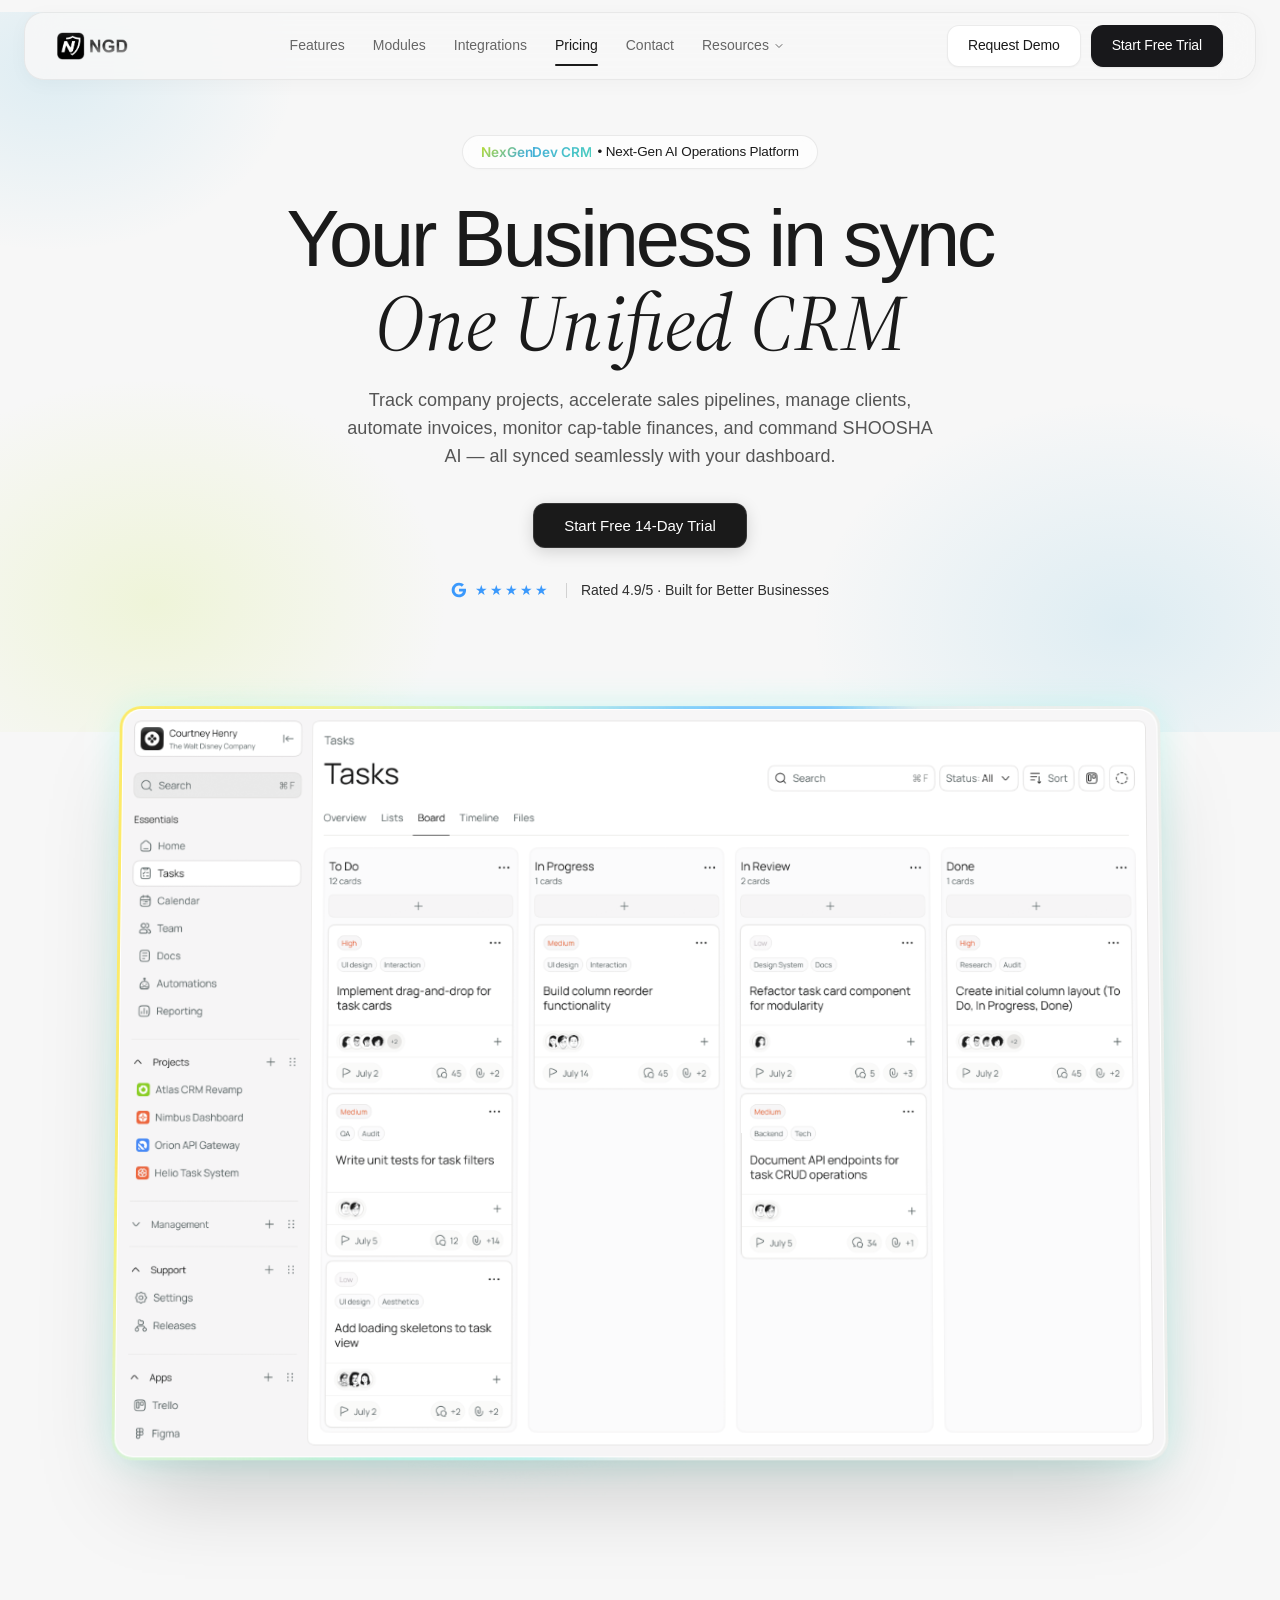
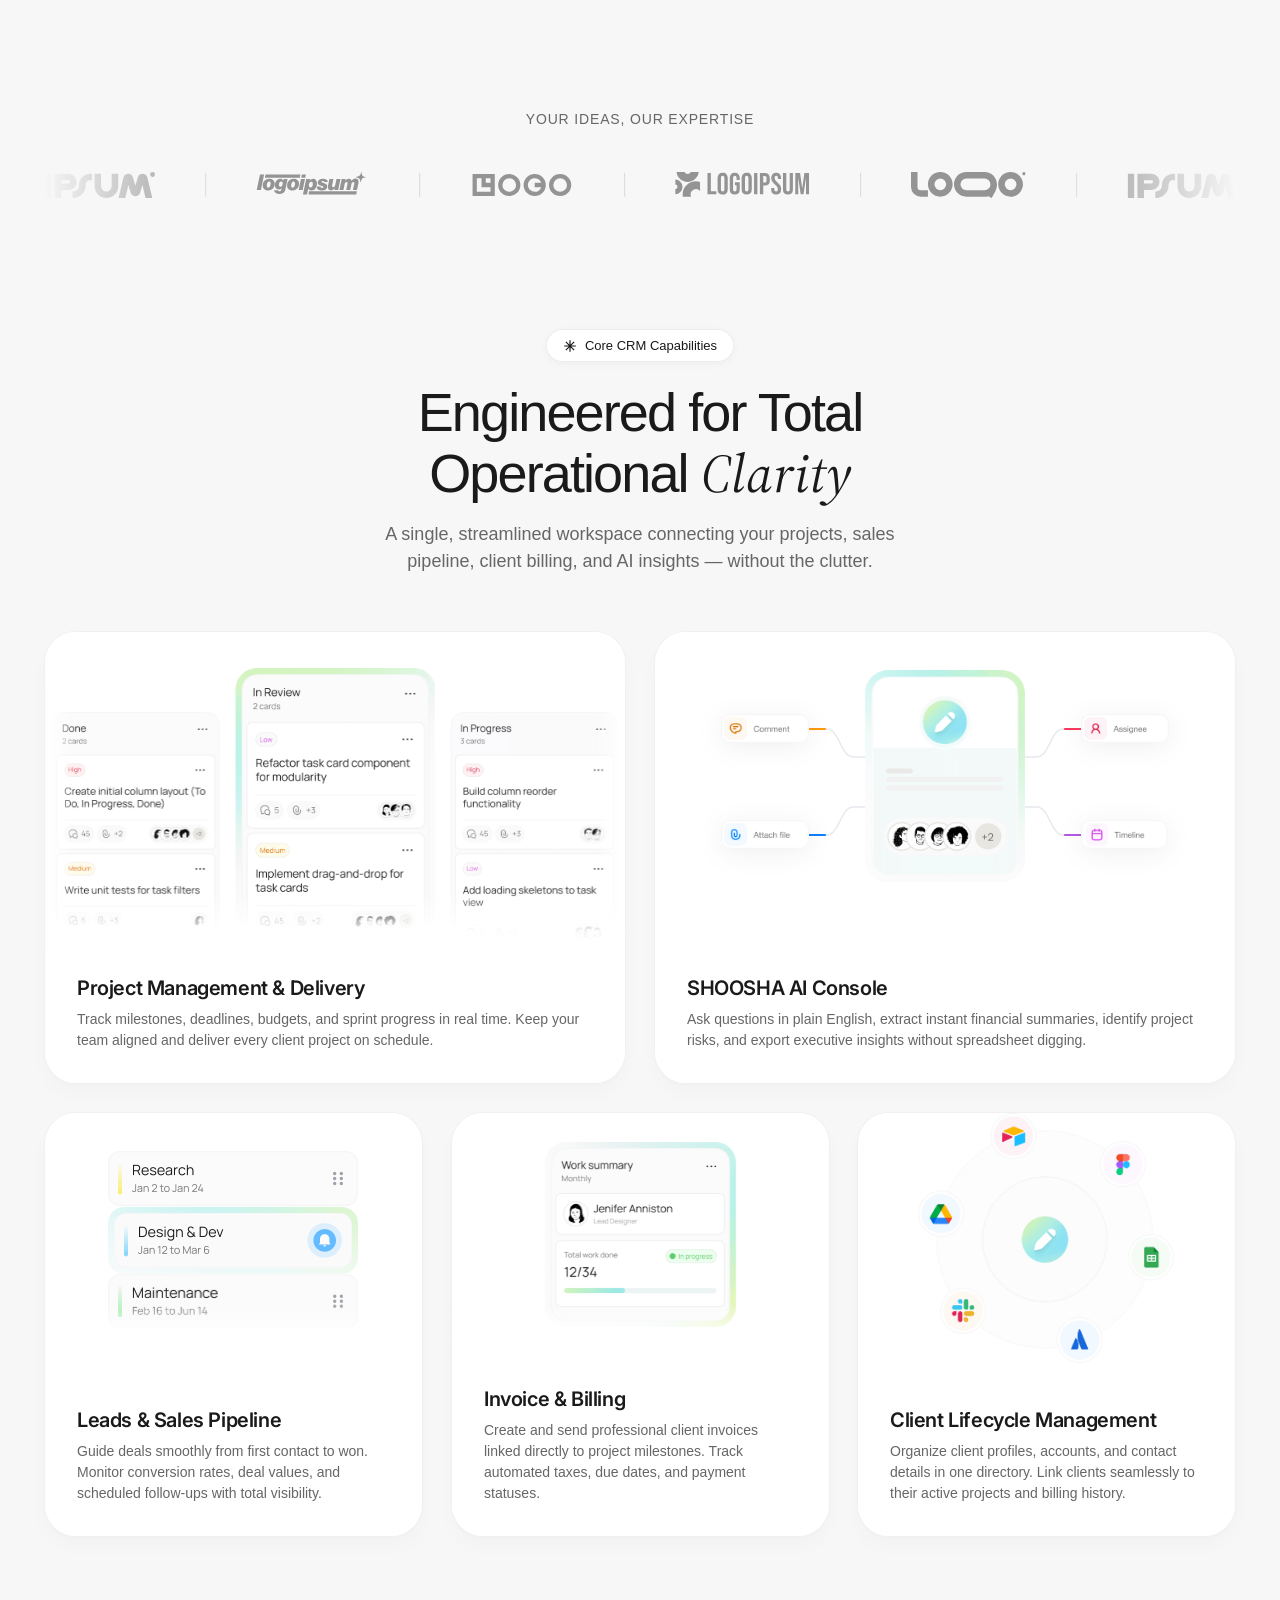
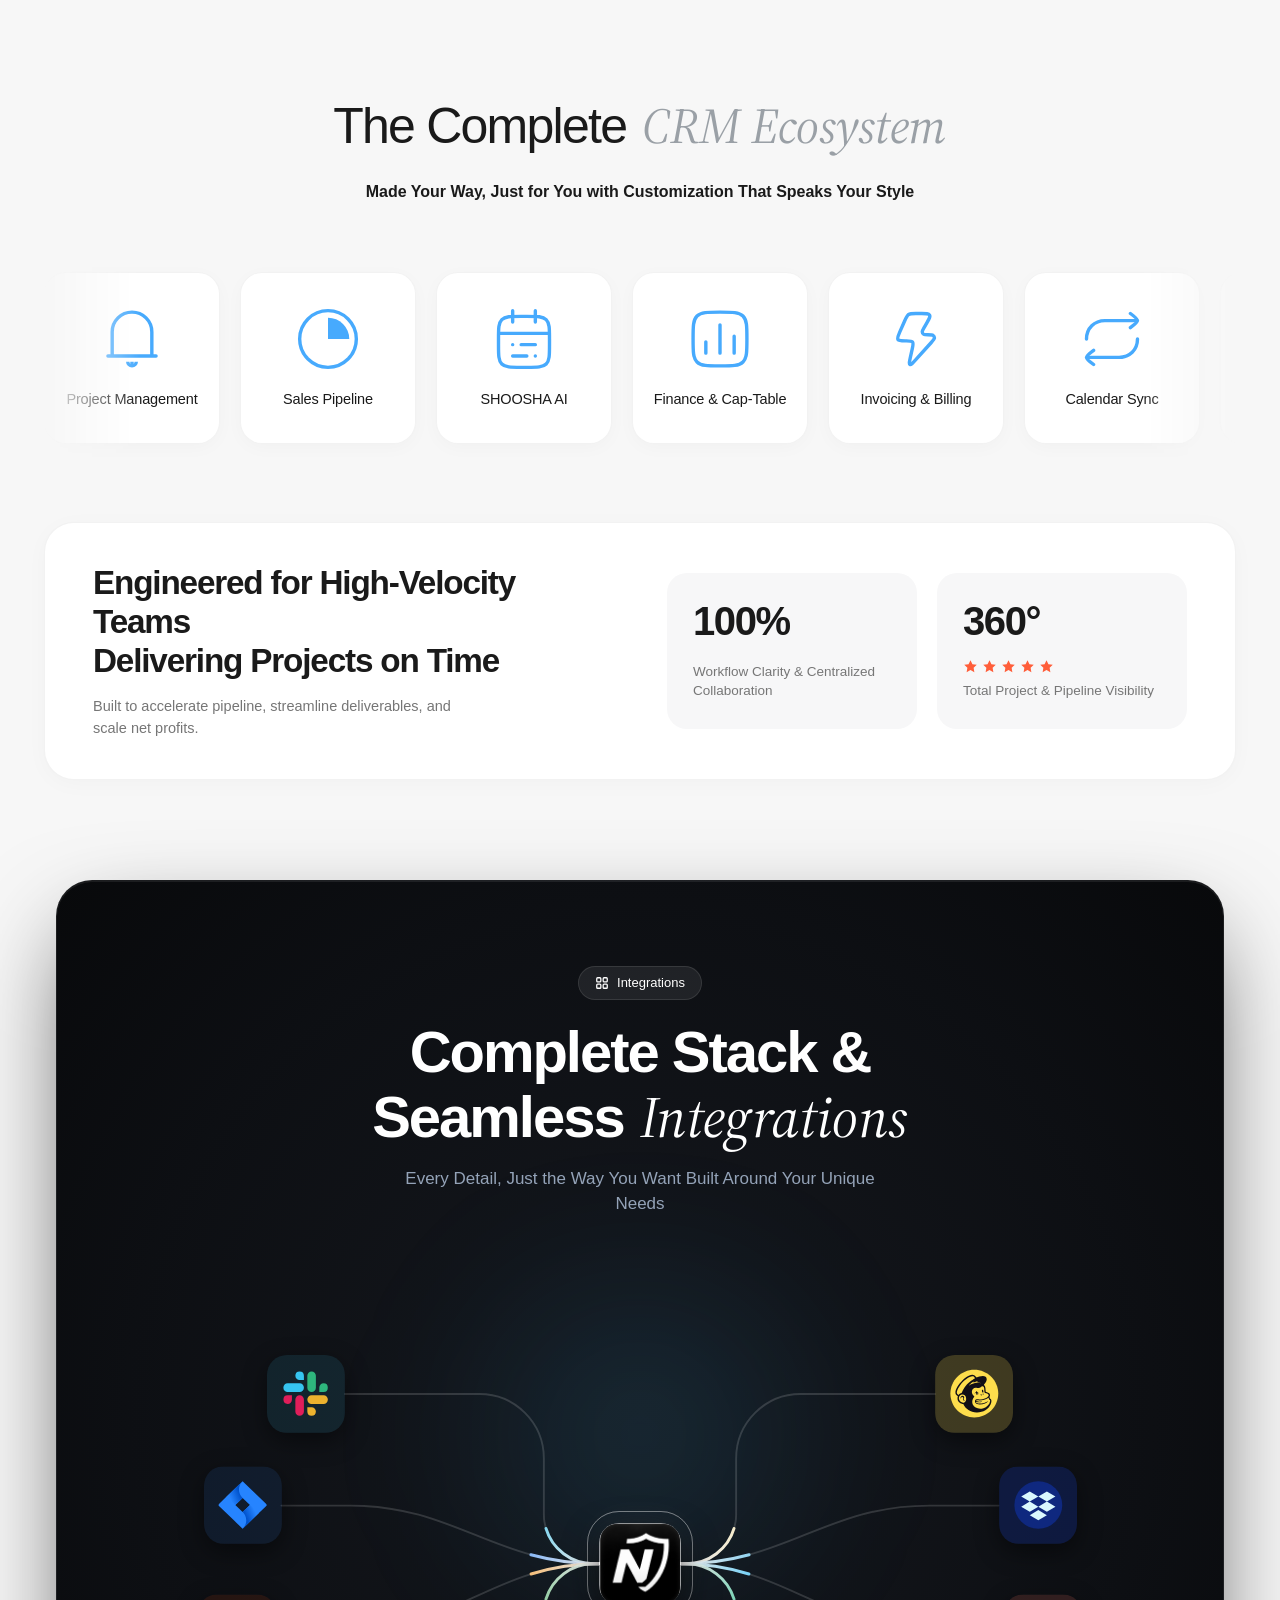
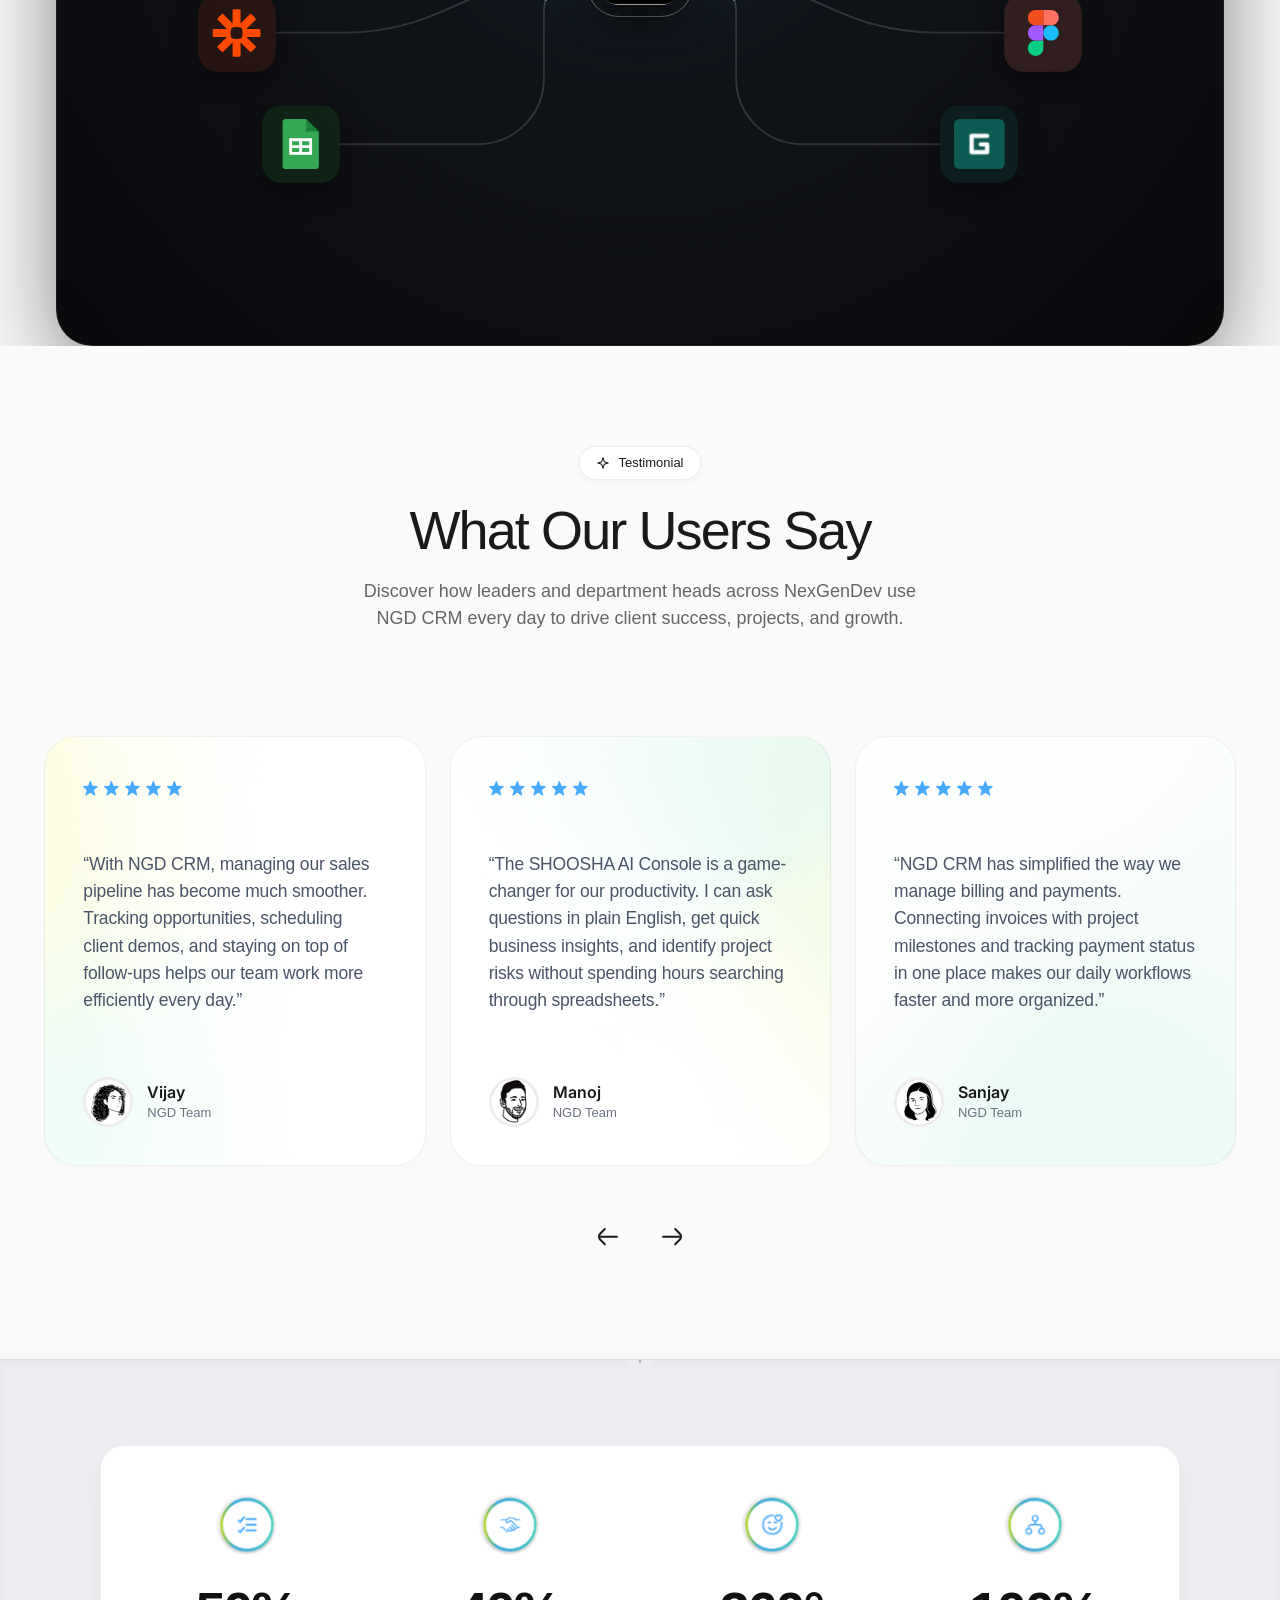
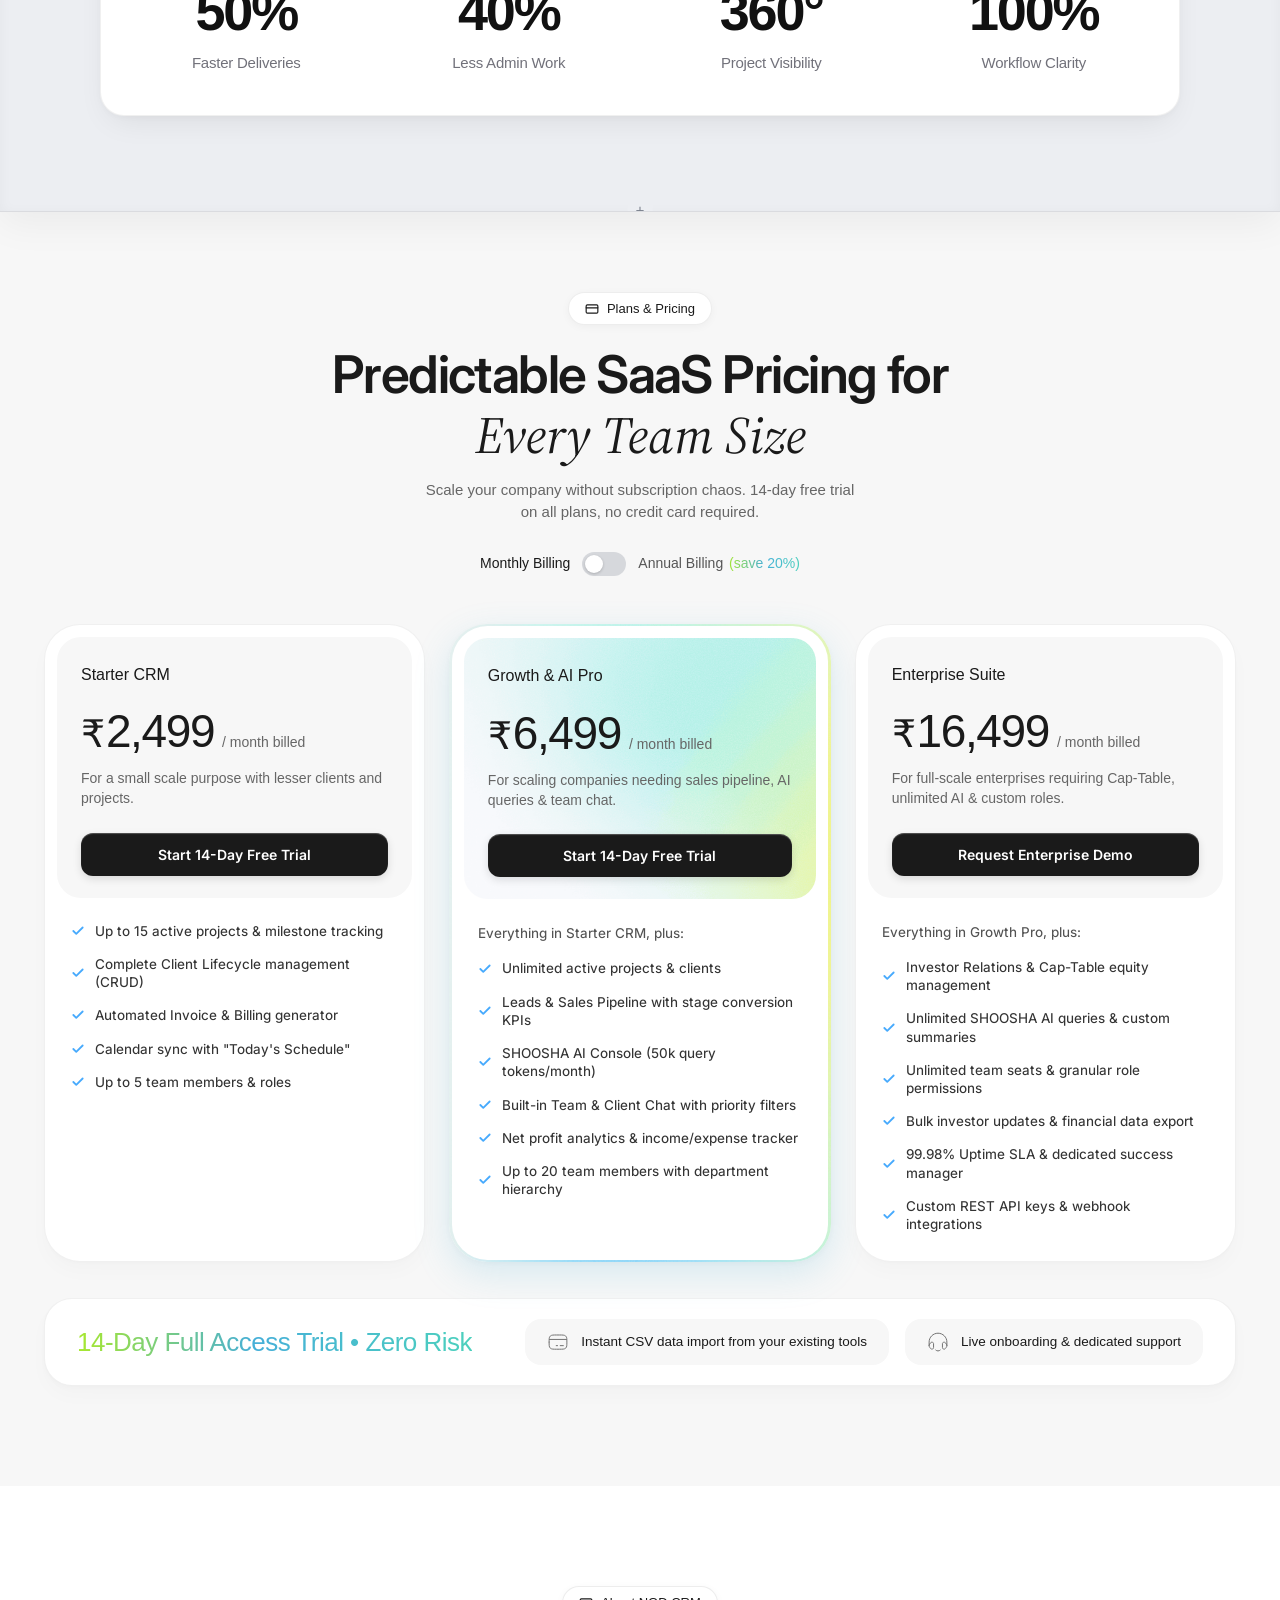
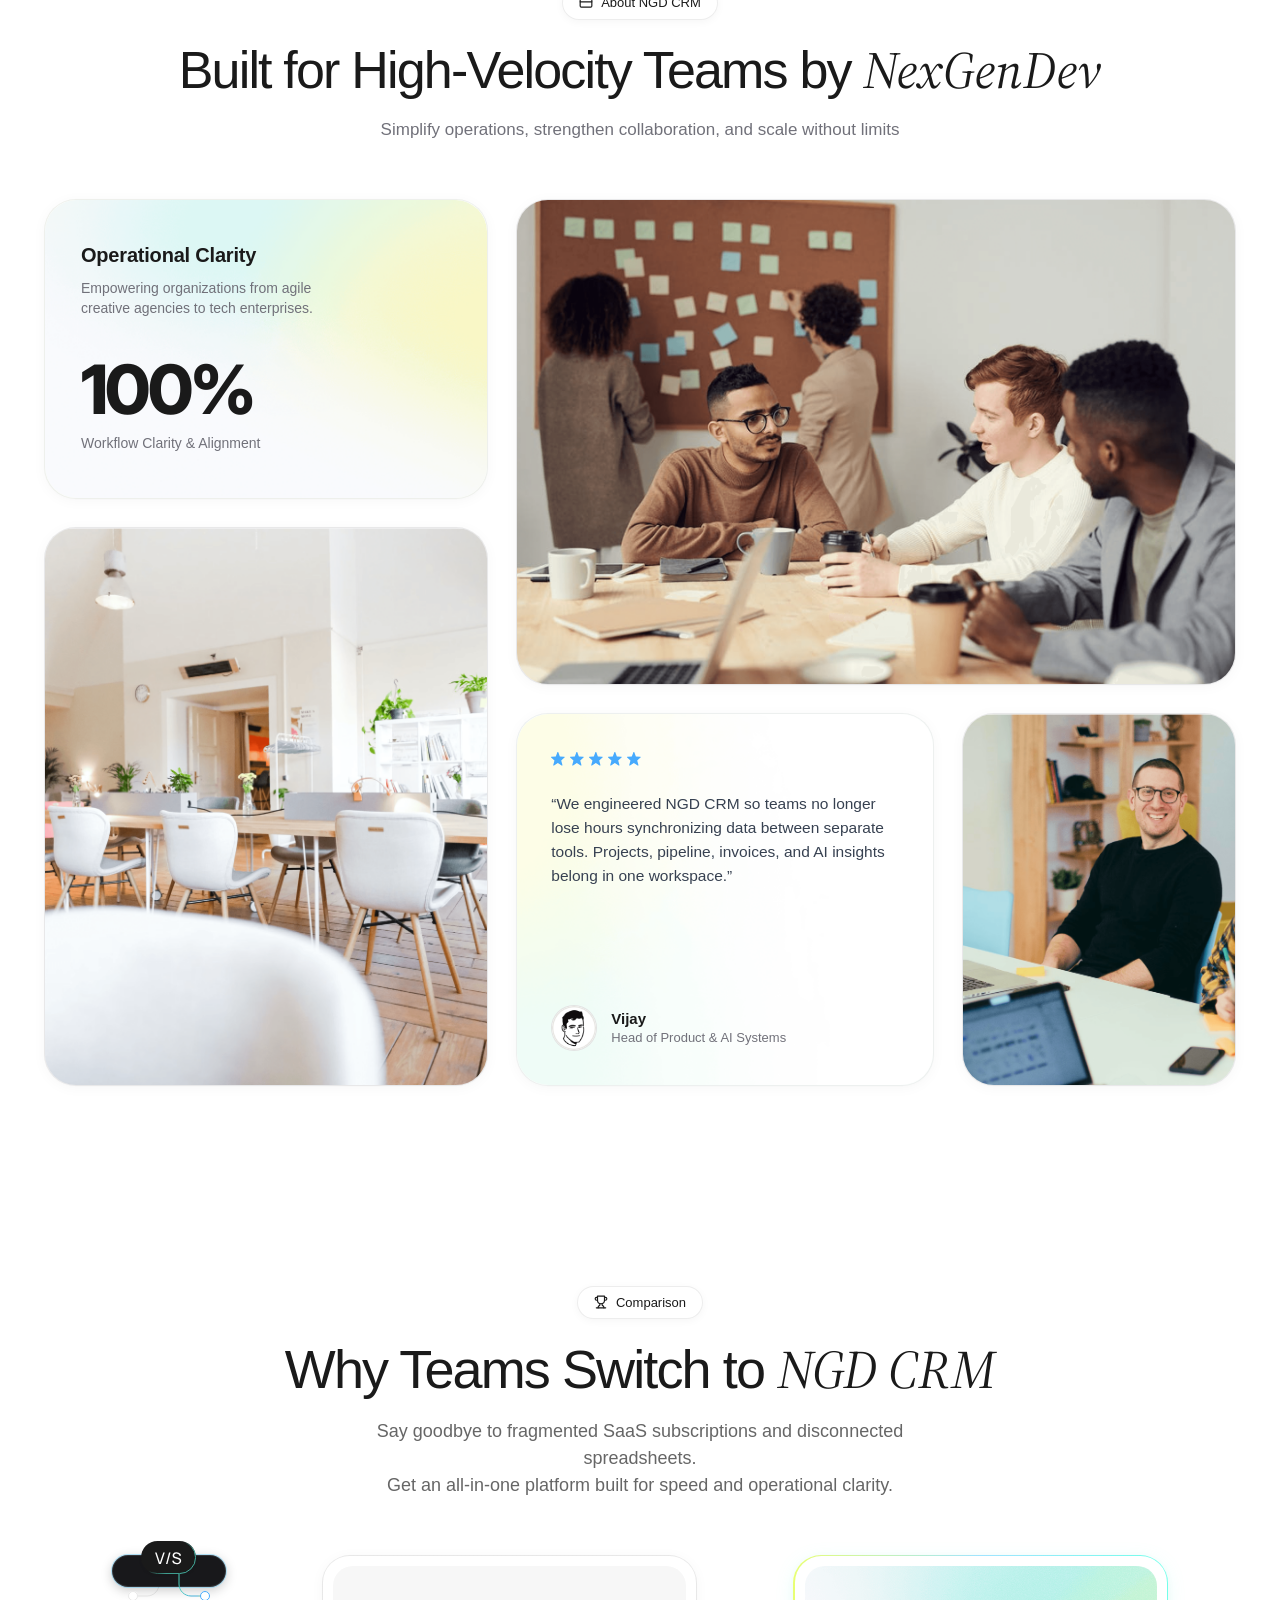
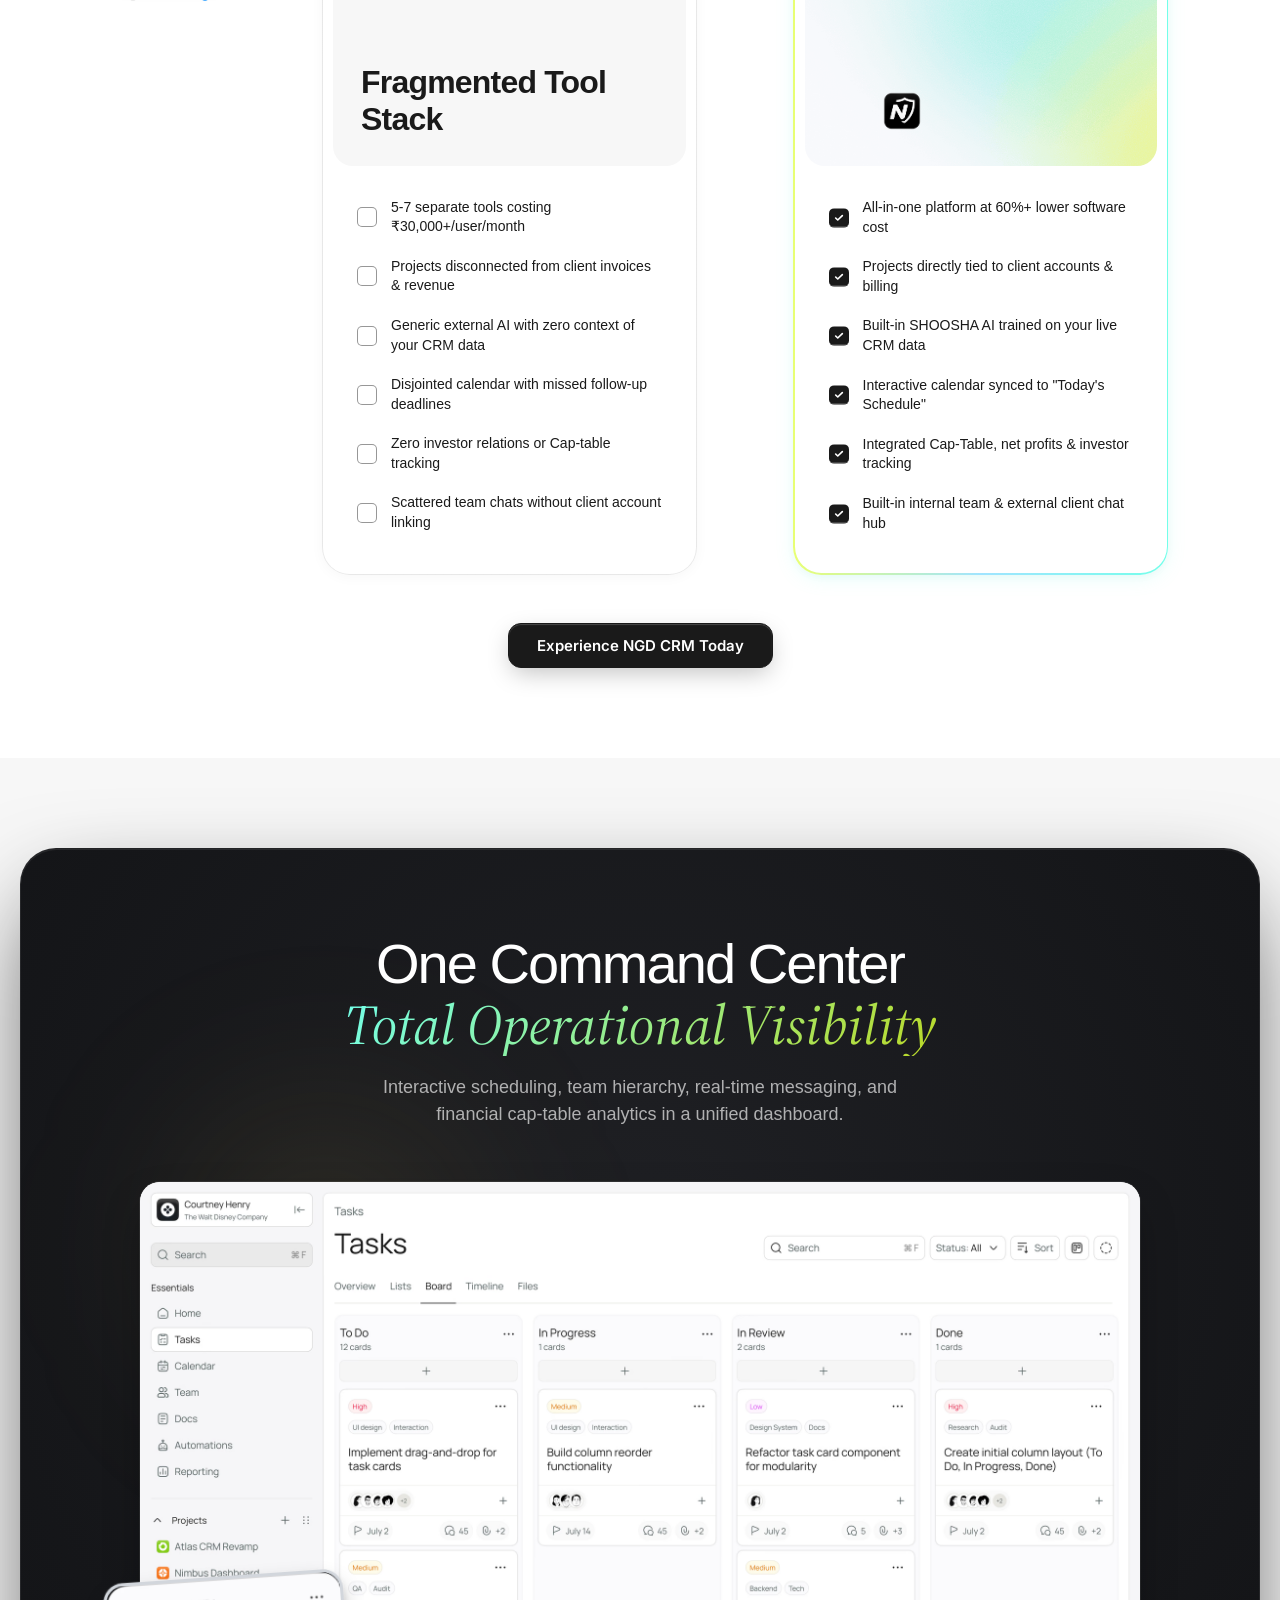
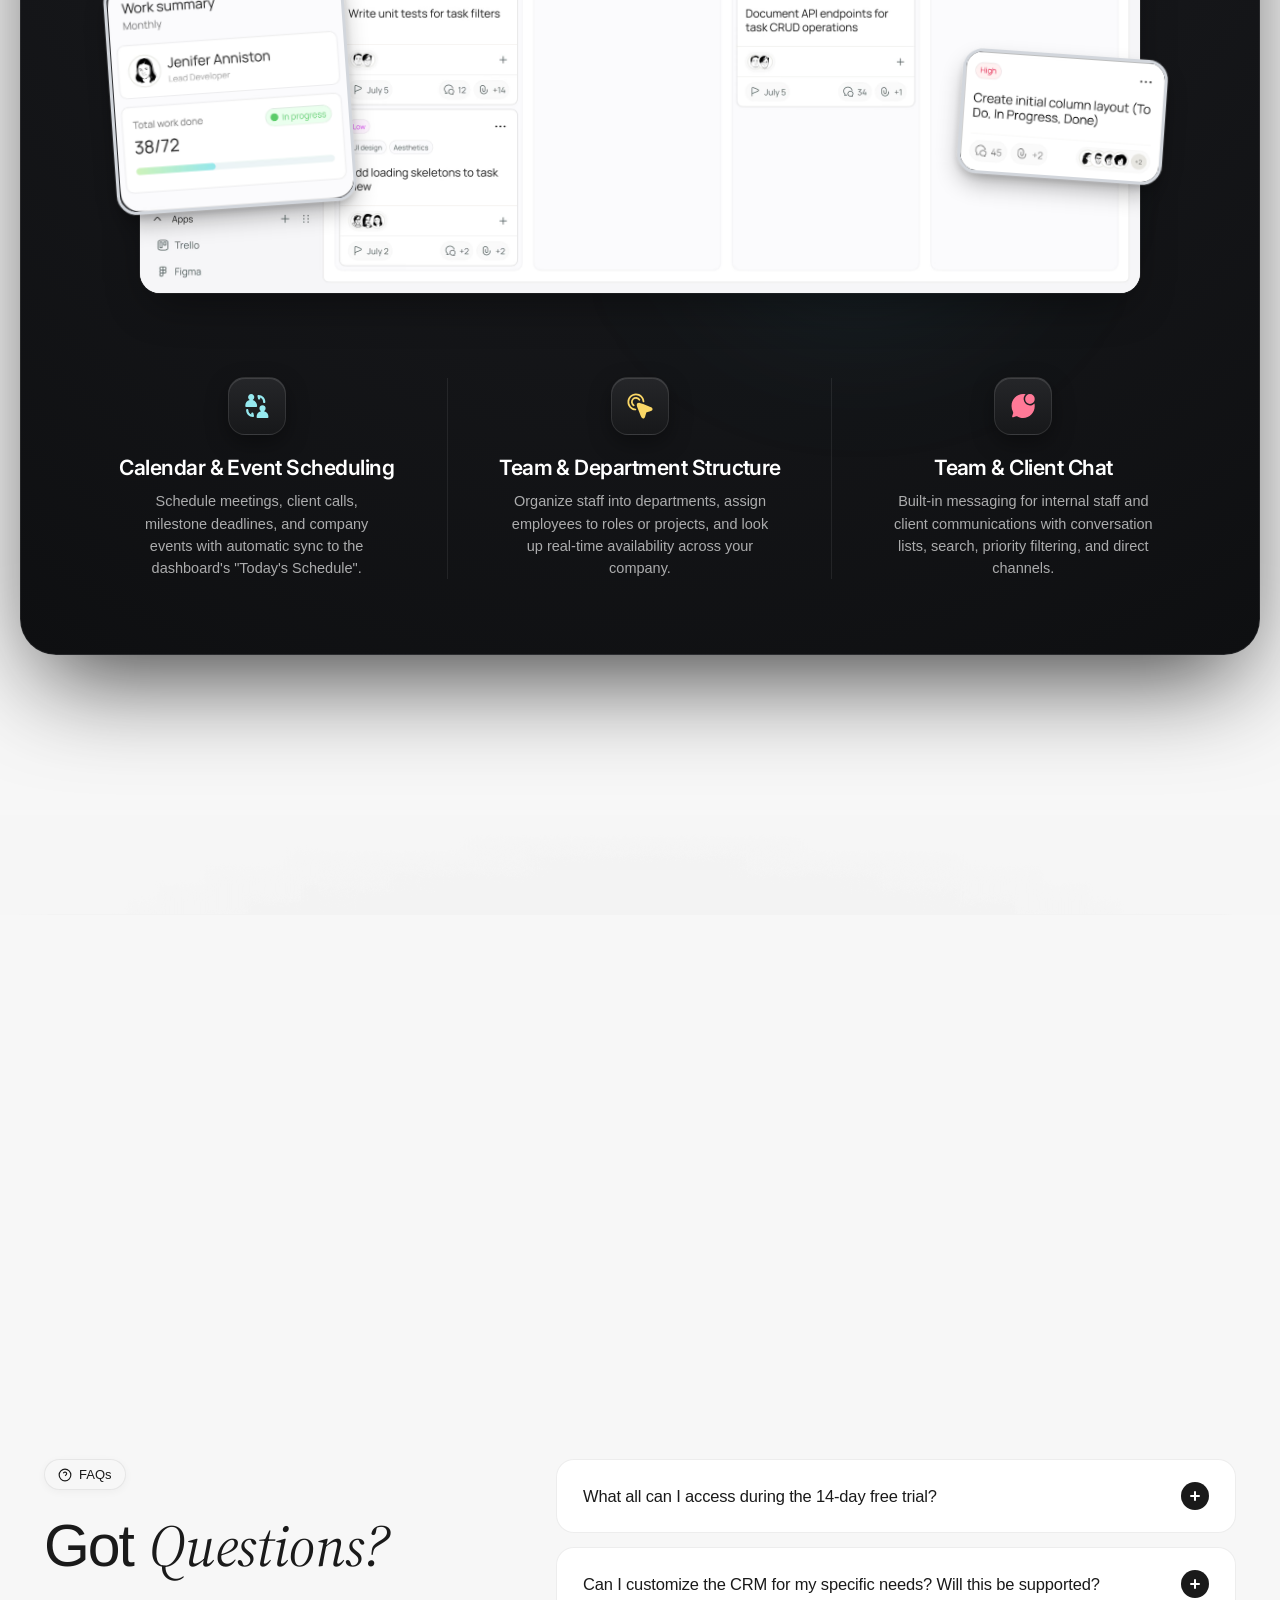
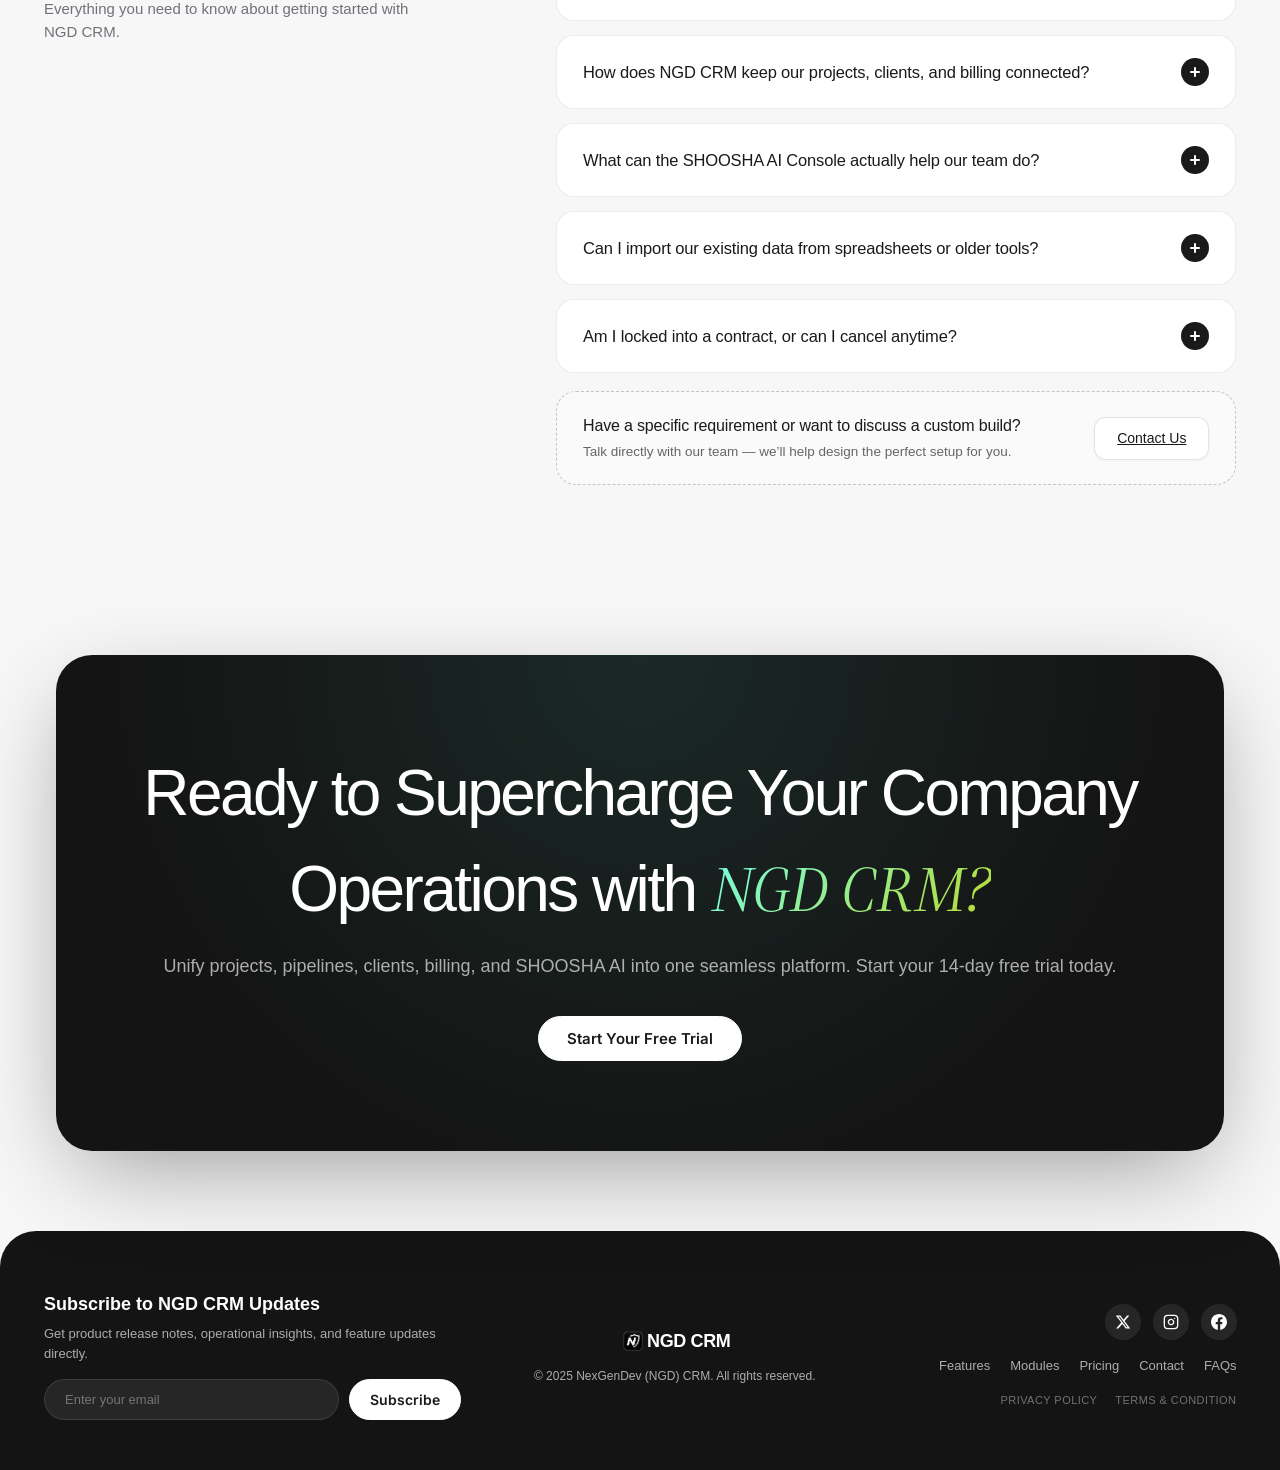
==== commit 10b366e0: "faq change" ====
--- a/index.html
+++ b/index.html
@@ -271,11 +271,11 @@
             Core CRM Capabilities
           </div>
           <h2 class="section-title">
-            Engineered for Complete<br>
-            Operational <span class="serif-italic">Excellence</span>
+            Engineered for Total<br>
+            Operational <span class="serif-italic">Clarity</span>
           </h2>
           <p class="section-subtitle">
-            A cohesive platform unifying projects, sales pipelines, client relationships, invoicing, and SHOOSHA AI intelligence — with zero context switching.
+            A single, streamlined workspace connecting your projects, sales pipeline, client billing, and AI insights — without the clutter.
           </p>
         </div>
 
@@ -298,8 +298,8 @@
               <div class="bento-mask bento-mask-right"></div>
             </div>
             <div class="bento-content">
-              <h3 class="bento-title">Project Management &amp; Delivery Hub</h3>
-              <p class="bento-desc">Manage all your company projects and track performance, revenue, and team contributions. Monitor milestones, deadlines, budgets, progress percentages, priority tiers, statuses (Planning, In Progress, Completed), and assign team members with total clarity.</p>
+              <h3 class="bento-title">Project Management &amp; Delivery</h3>
+              <p class="bento-desc">Track milestones, deadlines, budgets, and sprint progress in real time. Keep your team aligned and deliver every client project on schedule.</p>
             </div>
           </div>
 
@@ -360,7 +360,7 @@
             </div>
             <div class="bento-content">
               <h3 class="bento-title">SHOOSHA AI Console</h3>
-              <p class="bento-desc">An integrated AI intelligence engine embedded directly into your CRM. Query complex sales and project datasets in plain English, synthesize instant financial reports, review conversational threads, and export executive transcripts effortlessly.</p>
+              <p class="bento-desc">Ask questions in plain English, extract instant financial summaries, identify project risks, and export executive insights without spreadsheet digging.</p>
             </div>
           </div>
 
@@ -382,7 +382,7 @@
             </div>
             <div class="bento-content">
               <h3 class="bento-title">Leads &amp; Sales Pipeline</h3>
-              <p class="bento-desc">Guide deals from New to Contacted, Qualified, Proposal, and Won/Lost. Features real-time conversion KPIs, deal value metrics, source attribution, and single-click CSV data export.</p>
+              <p class="bento-desc">Guide deals smoothly from first contact to won. Monitor conversion rates, deal values, and scheduled follow-ups with total visibility.</p>
             </div>
           </div>
 
@@ -395,8 +395,8 @@
               <div class="bento-mask bento-mask-bottom"></div>
             </div>
             <div class="bento-content">
-              <h3 class="bento-title">Invoice &amp; Billing Management</h3>
-              <p class="bento-desc">Generate, update, and dispatch professional client invoices. Track issue and due dates, billing amounts, automated tax calculations, and payment statuses (Paid, Pending, Overdue, Draft).</p>
+              <h3 class="bento-title">Invoice &amp; Billing</h3>
+              <p class="bento-desc">Create and send professional client invoices linked directly to project milestones. Track automated taxes, due dates, and payment statuses.</p>
             </div>
           </div>
 
@@ -409,7 +409,7 @@
             </div>
             <div class="bento-content">
               <h3 class="bento-title">Client Lifecycle Management</h3>
-              <p class="bento-desc">End-to-end client relationship management (CRUD). Store client profiles, accounts, contact info, brand avatars, and link clients directly to active projects and invoices.</p>
+              <p class="bento-desc">Organize client profiles, accounts, and contact details in one directory. Link clients seamlessly to their active projects and billing history.</p>
             </div>
           </div>
         </div>
@@ -1797,7 +1797,7 @@
 
         <!-- Spotlight Quote -->
         <blockquote class="spotlight-quote">
-          “From day one, we built NGD CRM to give fast-growing teams complete operational clarity. Having sprint progress, sales pipeline, billing milestones, and SHOOSHA AI in one place helps us deliver on time and scale with confidence.”
+         “Our vision is to transform how businesses work, collaborate, and grow. By bringing projects, sales pipelines, billing, and SHOOSHA AI together, NGD CRM turns operational complexity into clarity, to move faster and scale smarter.”
         </blockquote>
 
         <!-- Author with authentic avatar -->
@@ -1838,86 +1838,86 @@
           <!-- Right Column: Accordion List -->
           <div class="faq-right">
             <div class="accordion-list">
-              <!-- Item 1 -->
+              <!-- Item 1: 14-Day Free Trial Access -->
               <div class="accordion-item">
                 <button class="accordion-header" type="button" aria-expanded="false">
-                  <span class="accordion-title">What key features and modules does NGD CRM include?</span>
+                  <span class="accordion-title">What all can I access during the 14-day free trial?</span>
                   <span class="accordion-icon" aria-hidden="true"></span>
                 </button>
                 <div class="accordion-body">
                   <div class="accordion-divider"></div>
                   <p class="accordion-text">
-                    NGD CRM is an all-in-one operations hub featuring 11 integrated modules: Dashboard &amp; Overview (real-time metrics, active projects, revenue, lead conversions, Today's Schedule shortcut), Client Management (full CRUD lifecycle), Leads &amp; Sales Pipeline (stages from New to Won, conversion rates, deal values), Project Management (deadlines, budgets, progress %, priorities, assignments), Invoice &amp; Billing (tax calculations, payment tracking), Finance &amp; Investor Cap-Table Management, Calendar &amp; Event Scheduling, Team &amp; Department Management, Team &amp; Client Chat, SHOOSHA AI Console, and User Profile &amp; Account Settings.
+                    You get full access to every feature—projects, pipeline, billing, chat, and SHOOSHA AI. No credit card required.
                   </p>
                 </div>
               </div>
 
-              <!-- Item 2 -->
+              <!-- Item 2: Customization & Support -->
               <div class="accordion-item">
                 <button class="accordion-header" type="button" aria-expanded="false">
-                  <span class="accordion-title">How does Project Management link with Clients and Invoicing?</span>
+                  <span class="accordion-title">Can I customize the CRM for my specific needs? Will this be supported?</span>
                   <span class="accordion-icon" aria-hidden="true"></span>
                 </button>
                 <div class="accordion-body">
                   <div class="accordion-divider"></div>
                   <p class="accordion-text">
-                    In NGD CRM, everything is seamlessly connected. When you add a new project, you can associate it directly with a client account. You can monitor project deadlines, budgets, progress percentages, priority tiers, and assigned team members. Once milestones are reached, generate invoices tied directly to that project and client with a single click.
+                    Yes, absolutely! We can customize workflows, fields, and custom modules for you. Just reach out on our <a href="contact.html" style="color: #47AAFD; font-weight: 500; text-decoration: underline;">Contact Us</a> page.
                   </p>
                 </div>
               </div>
 
-              <!-- Item 3 -->
+              <!-- Item 3: Project, Client & Invoicing Connection -->
               <div class="accordion-item">
                 <button class="accordion-header" type="button" aria-expanded="false">
-                  <span class="accordion-title">What can the SHOOSHA AI Console do?</span>
+                  <span class="accordion-title">How does NGD CRM keep our projects, clients, and billing connected?</span>
                   <span class="accordion-icon" aria-hidden="true"></span>
                 </button>
                 <div class="accordion-body">
                   <div class="accordion-divider"></div>
                   <p class="accordion-text">
-                    SHOOSHA AI is your company's intelligent operational assistant. You can query your live CRM data using plain language (e.g., "Which projects have overdue milestones?", "Summarize Q3 revenue and net profit"), generate instant executive reports, search across historical conversation logs, and export AI transcripts directly for leadership presentations.
+                    Projects tie directly to client accounts. When milestones finish, you can send an invoice in one click without leaving the dashboard.
                   </p>
                 </div>
               </div>
 
-              <!-- Item 4 -->
+              <!-- Item 4: SHOOSHA AI Console -->
               <div class="accordion-item">
                 <button class="accordion-header" type="button" aria-expanded="false">
-                  <span class="accordion-title">How does event scheduling sync with the dashboard?</span>
+                  <span class="accordion-title">What can the SHOOSHA AI Console actually help our team do?</span>
                   <span class="accordion-icon" aria-hidden="true"></span>
                 </button>
                 <div class="accordion-body">
                   <div class="accordion-divider"></div>
                   <p class="accordion-text">
-                    The interactive Calendar allows you to categorize meetings, client calls, milestone deadlines, and company events. Any event scheduled for the day automatically synchronizes in real-time with the dashboard's "Today's Schedule" widget, ensuring no team member misses a critical commitment.
+                    Ask questions in plain English—like upcoming deadlines or revenue summaries—and get instant answers without digging through spreadsheets.
                   </p>
                 </div>
               </div>
 
-              <!-- Item 5 -->
+              <!-- Item 5: Data Migration -->
               <div class="accordion-item">
                 <button class="accordion-header" type="button" aria-expanded="false">
-                  <span class="accordion-title">Can I track company finances and investor equity cap-tables?</span>
+                  <span class="accordion-title">Can I import our existing data from spreadsheets or older tools?</span>
                   <span class="accordion-icon" aria-hidden="true"></span>
                 </button>
                 <div class="accordion-body">
                   <div class="accordion-divider"></div>
                   <p class="accordion-text">
-                    Yes. The Finance &amp; Investor module records and categorizes income and expenses, calculates net profit margins, and displays visual revenue charts. Additionally, the Investor Relations tool lets you maintain a real-time cap-table, tracking investment tranches, equity percentages, and performing bulk investor updates.
+                    Yes. You can import leads, clients, and projects in minutes via CSV or Excel, with free onboarding help if needed.
                   </p>
                 </div>
               </div>
 
-              <!-- Item 6 -->
+              <!-- Item 6: Flexibility & Cancellation -->
               <div class="accordion-item">
                 <button class="accordion-header" type="button" aria-expanded="false">
-                  <span class="accordion-title">Can I import existing data from spreadsheets or other CRMs?</span>
+                  <span class="accordion-title">Am I locked into a contract, or can I cancel anytime?</span>
                   <span class="accordion-icon" aria-hidden="true"></span>
                 </button>
                 <div class="accordion-body">
                   <div class="accordion-divider"></div>
                   <p class="accordion-text">
-                    Yes. NGD CRM includes built-in CSV and JSON data import tools for leads, clients, projects, and transactions. You can migrate your existing records within minutes, and our support team provides live assisted onboarding.
+                    No contracts at all. You can cancel or change your plan anytime with a single click, and your data is always yours to export.
                   </p>
                 </div>
               </div>
@@ -1925,8 +1925,8 @@
               <!-- Item 7: Dashed Contact Card -->
               <div class="faq-contact-card">
                 <div class="fcc-left">
-                  <div class="fcc-title">Need a tailored demo or customized enterprise deployment?</div>
-                  <div class="fcc-sub">Talk directly with our solutions engineering team!</div>
+                  <div class="fcc-title">Have a specific requirement or want to discuss a custom build?</div>
+                  <div class="fcc-sub">Talk directly with our team — we’ll help design the perfect setup for you.</div>
                 </div>
                 <a href="contact.html" class="faq-contact-btn">Contact Us</a>
               </div>
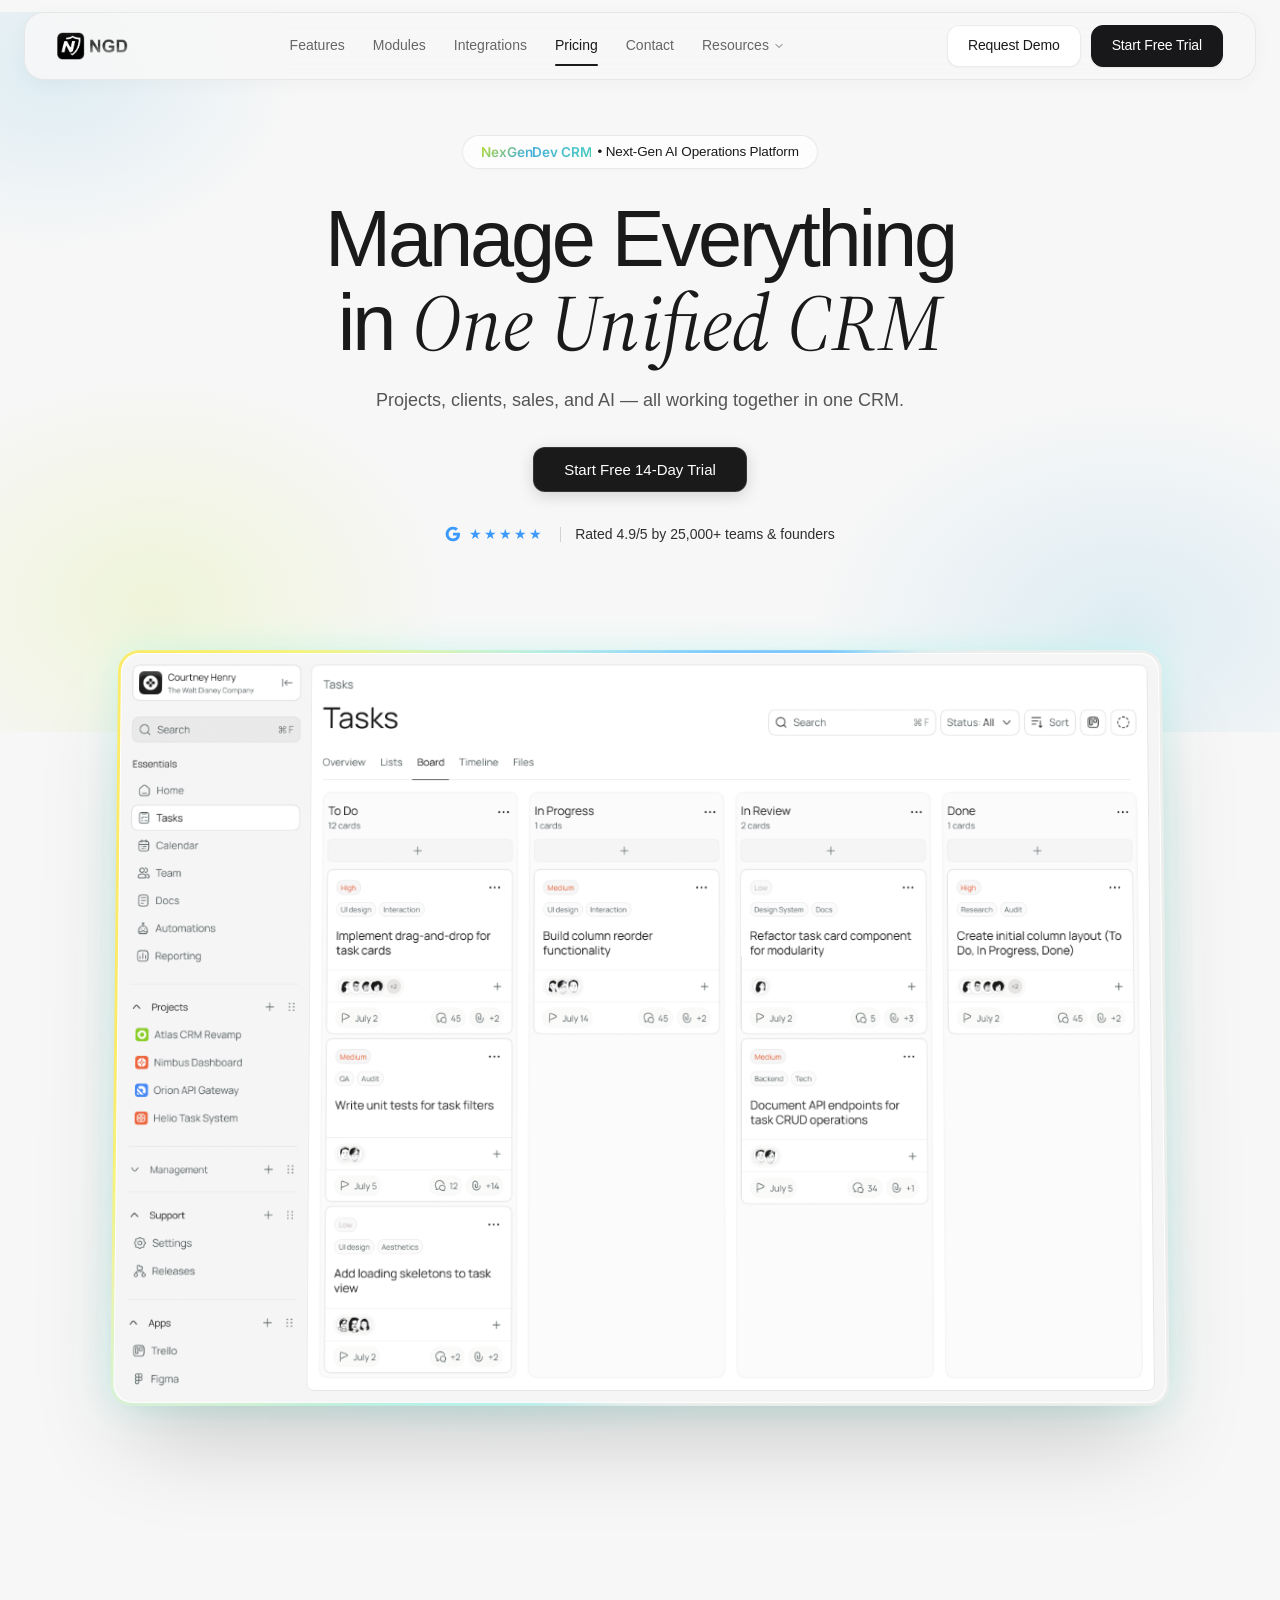
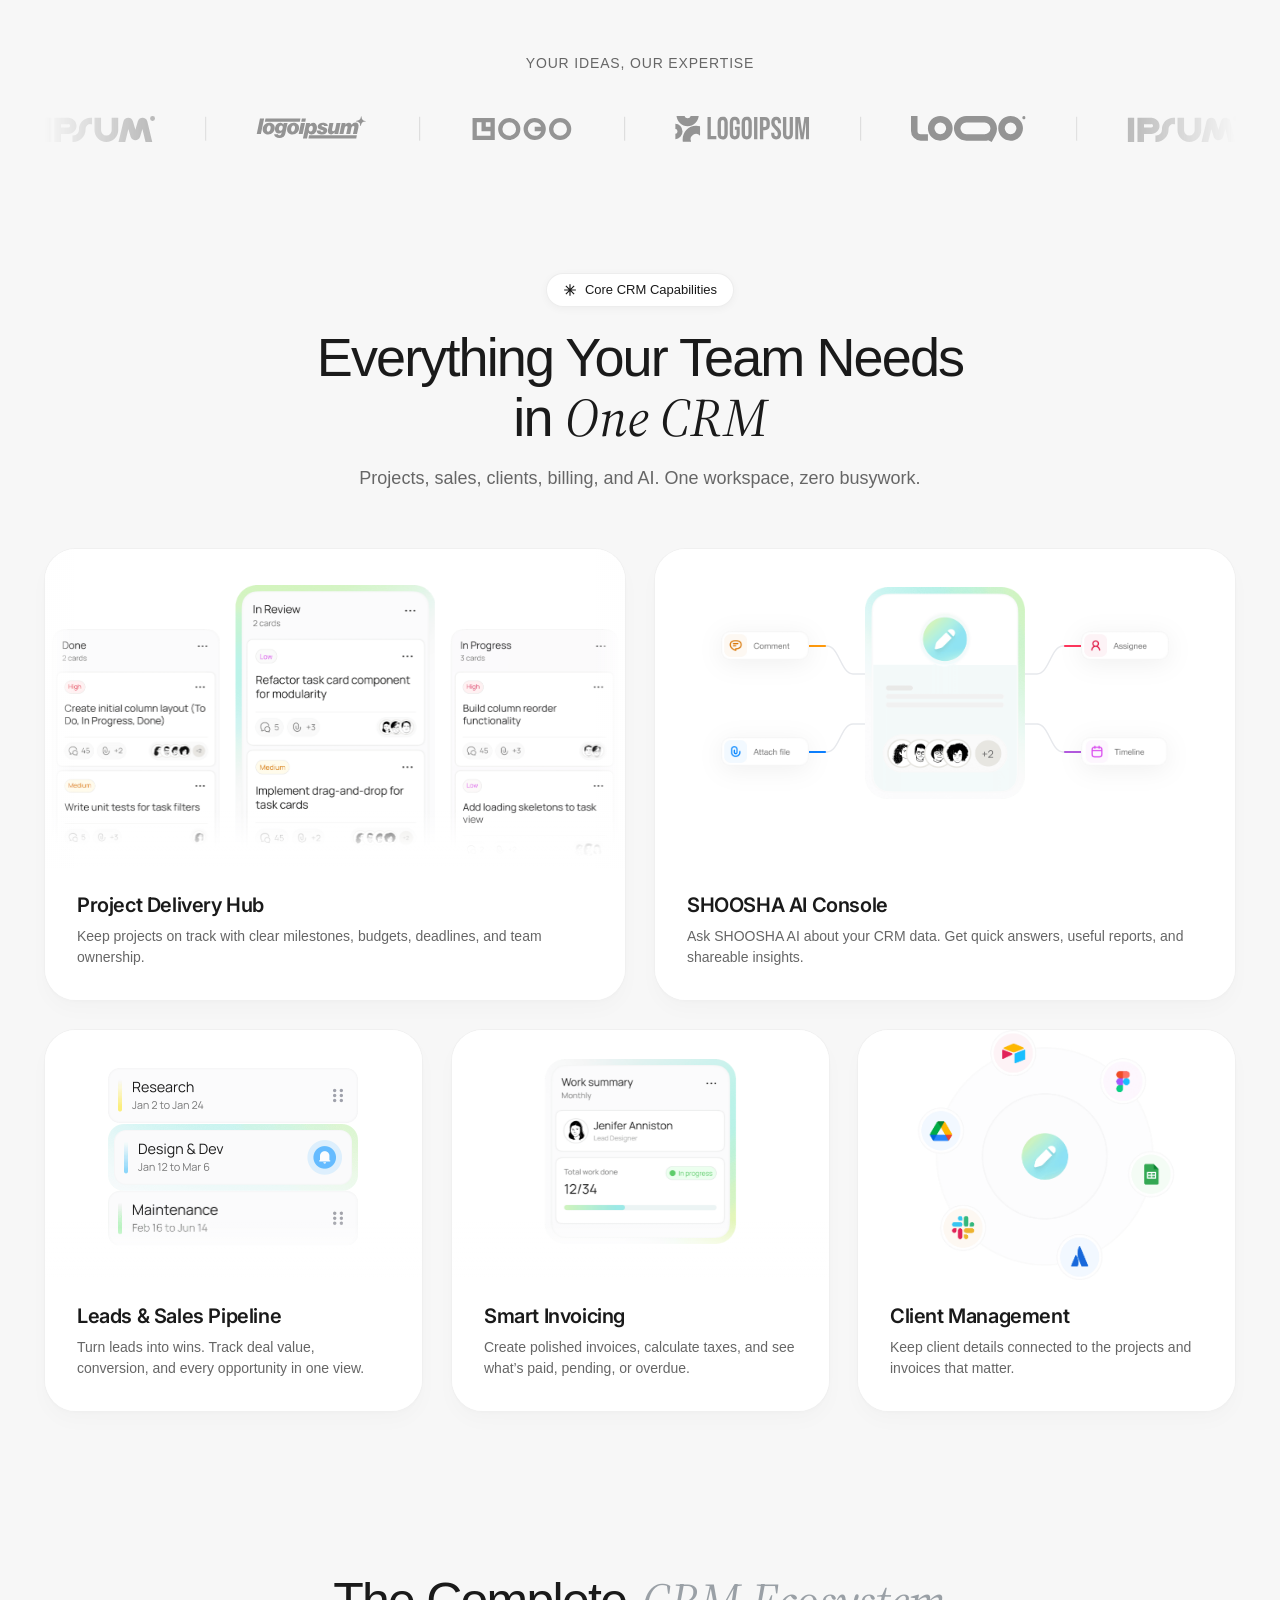
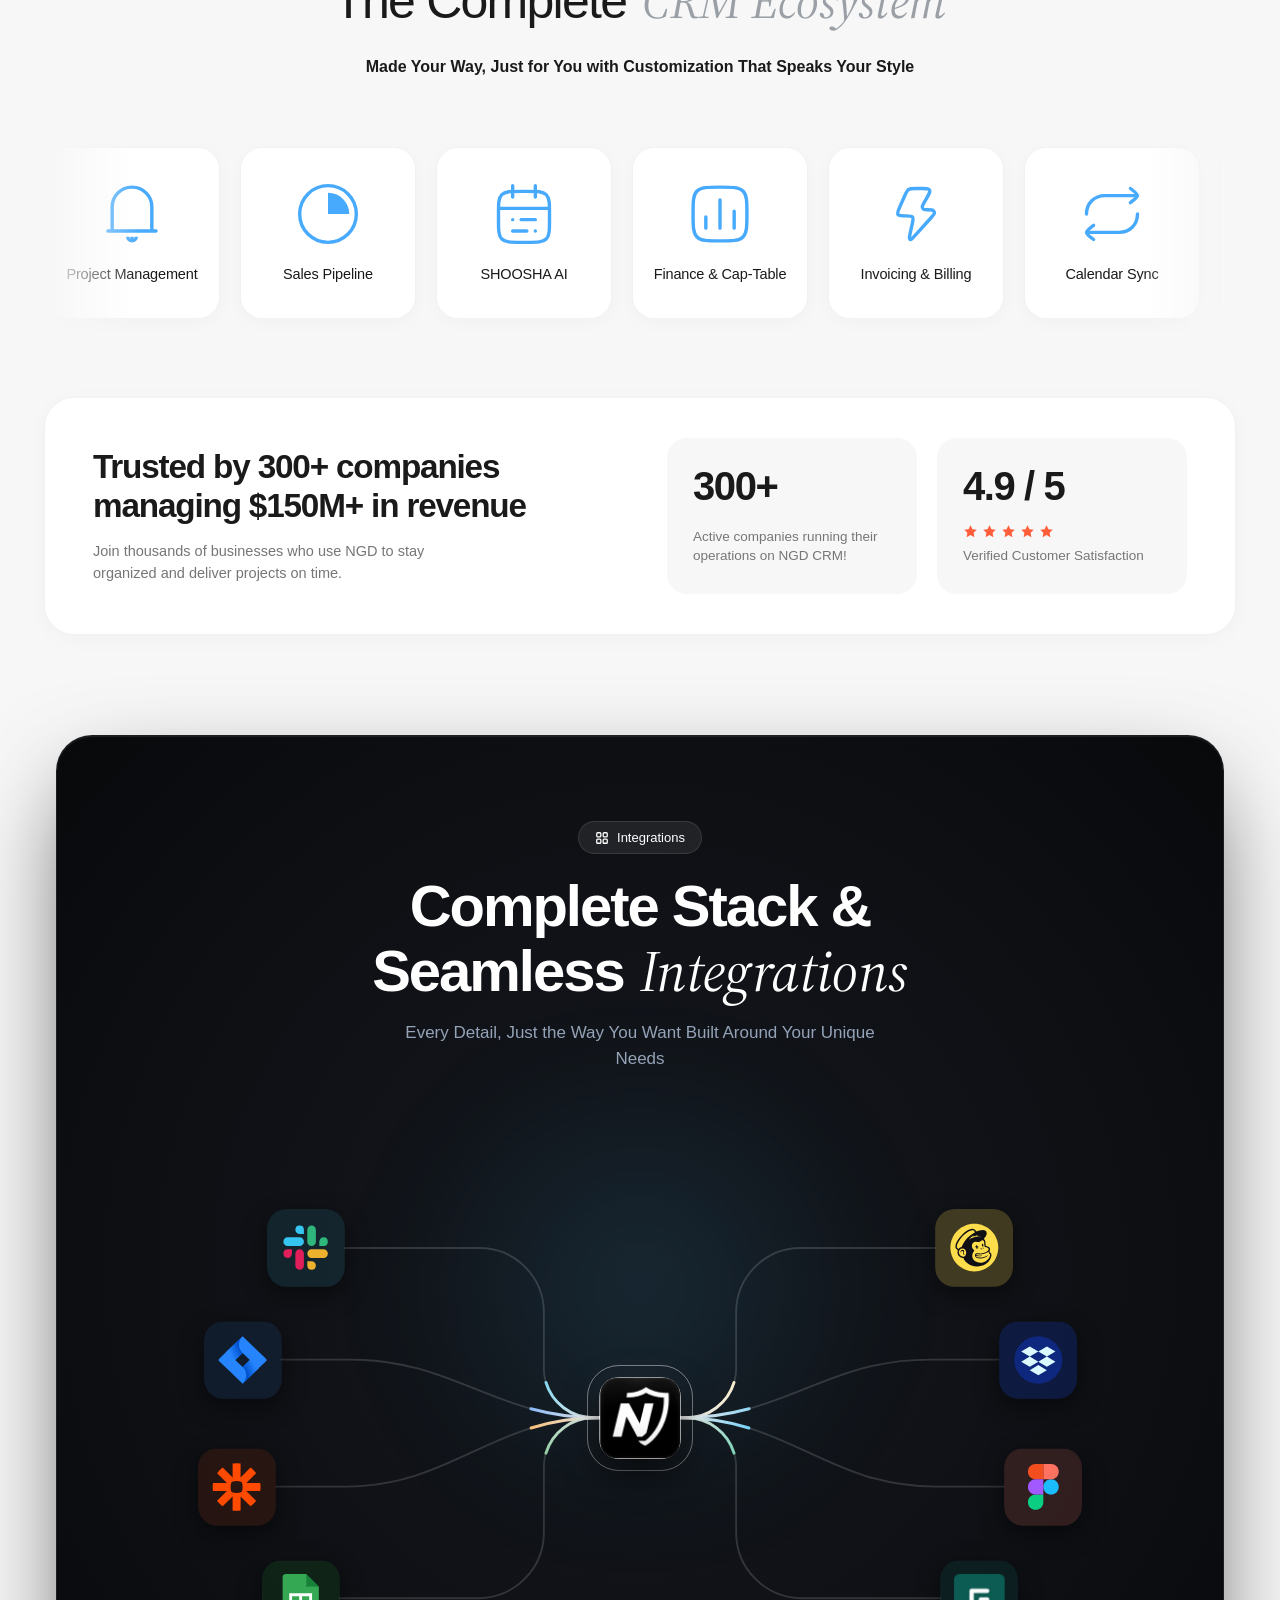
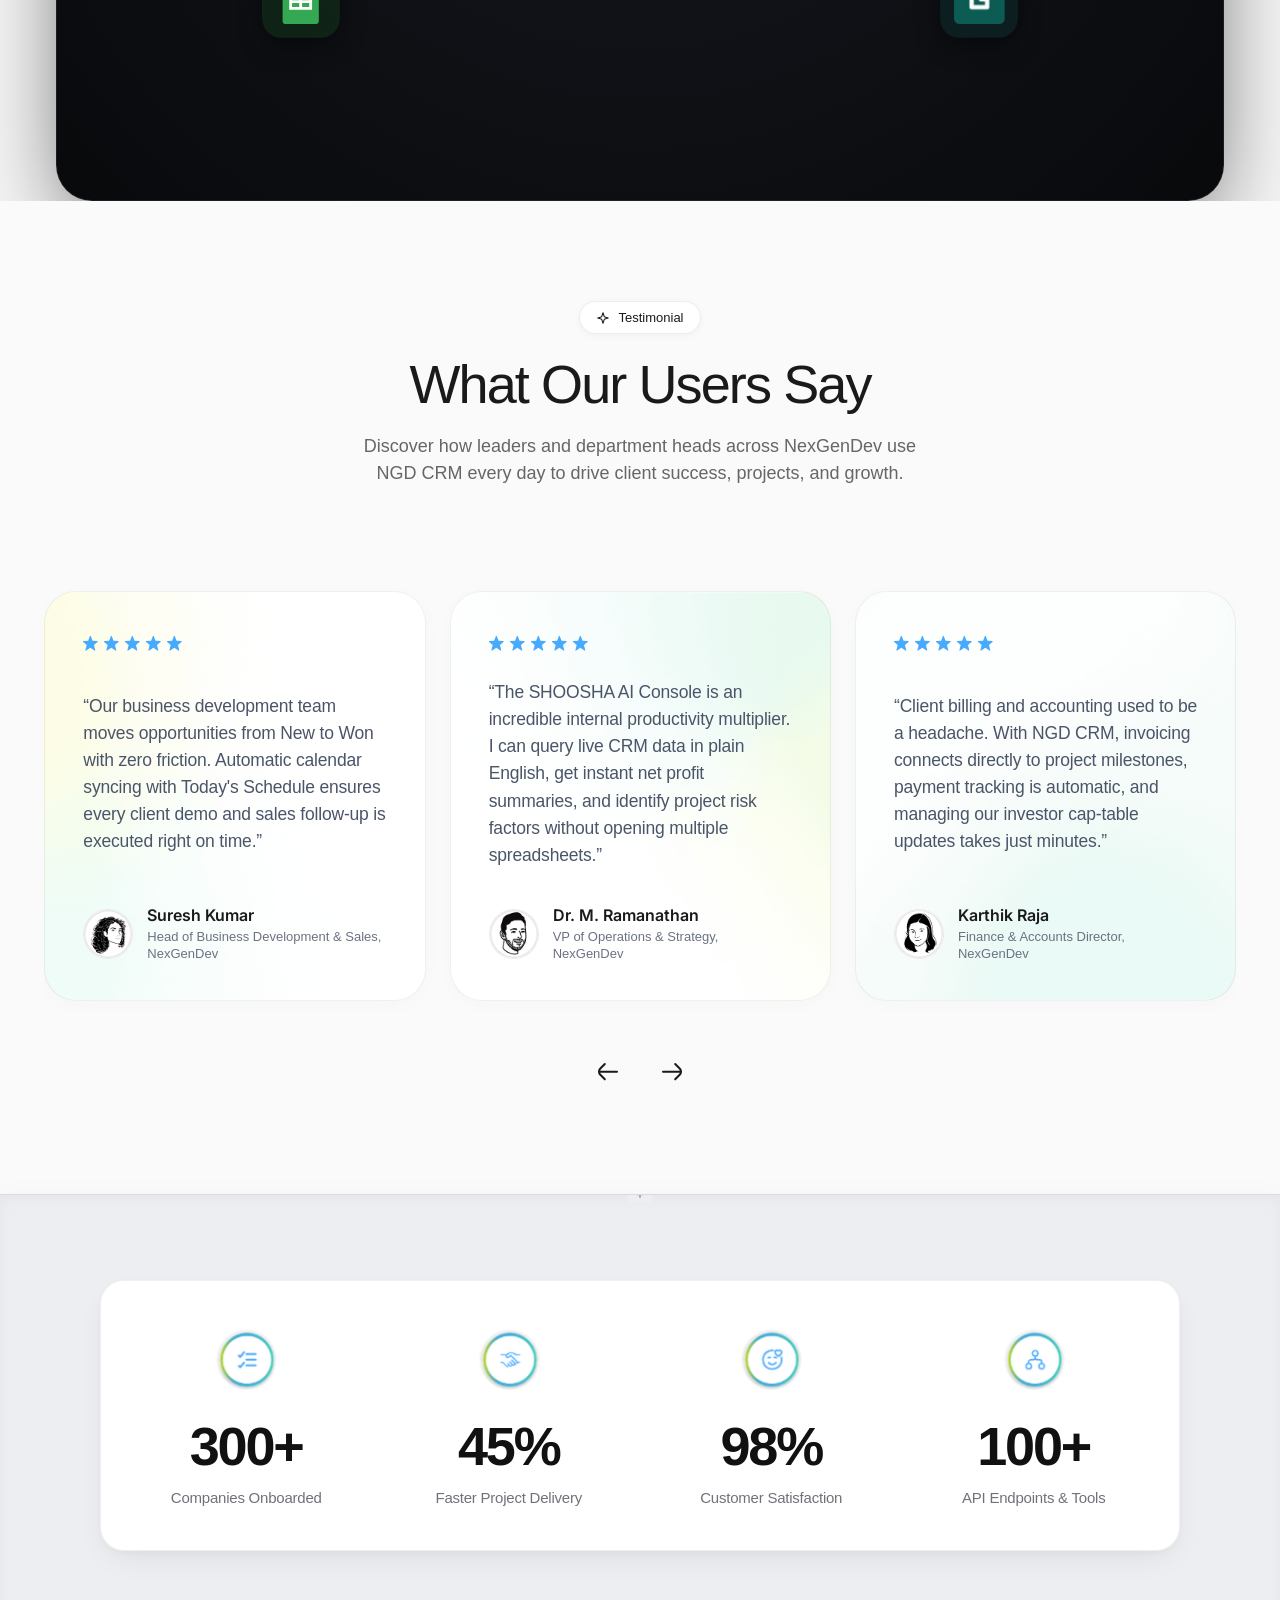
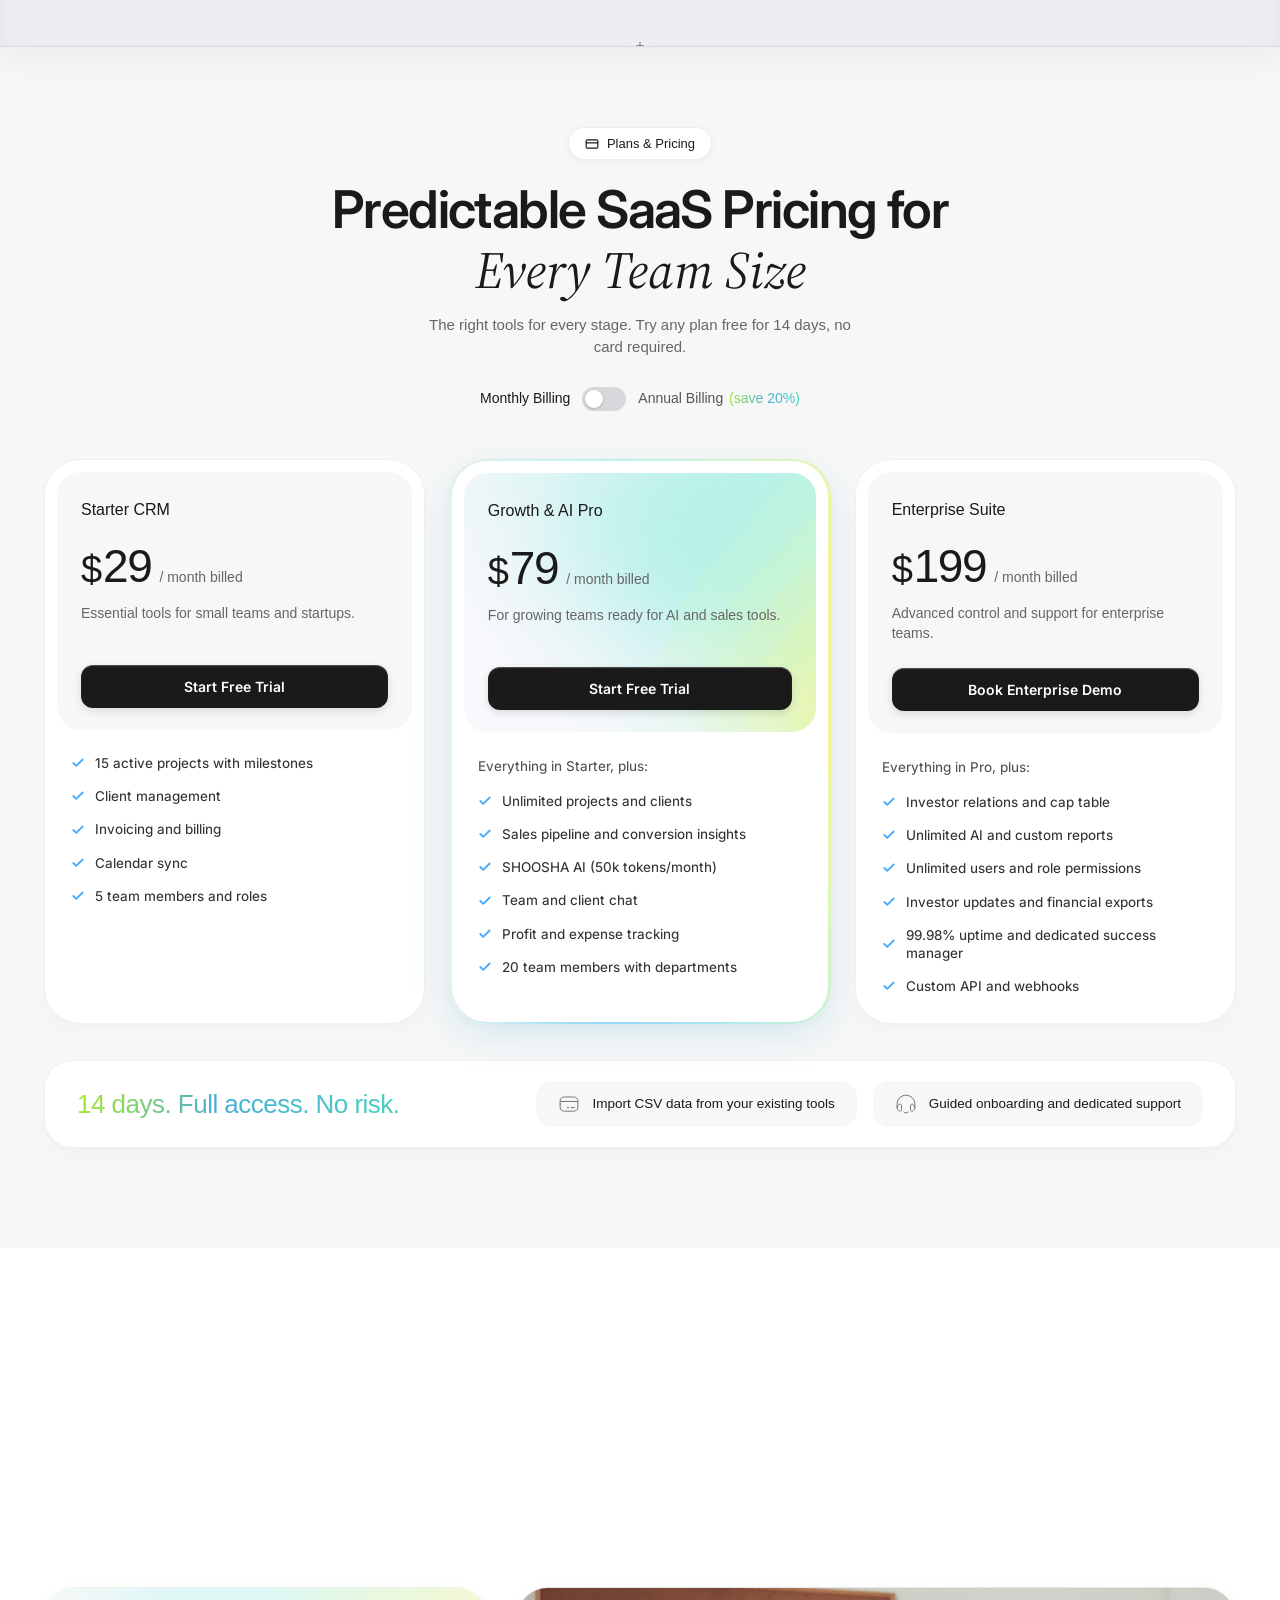
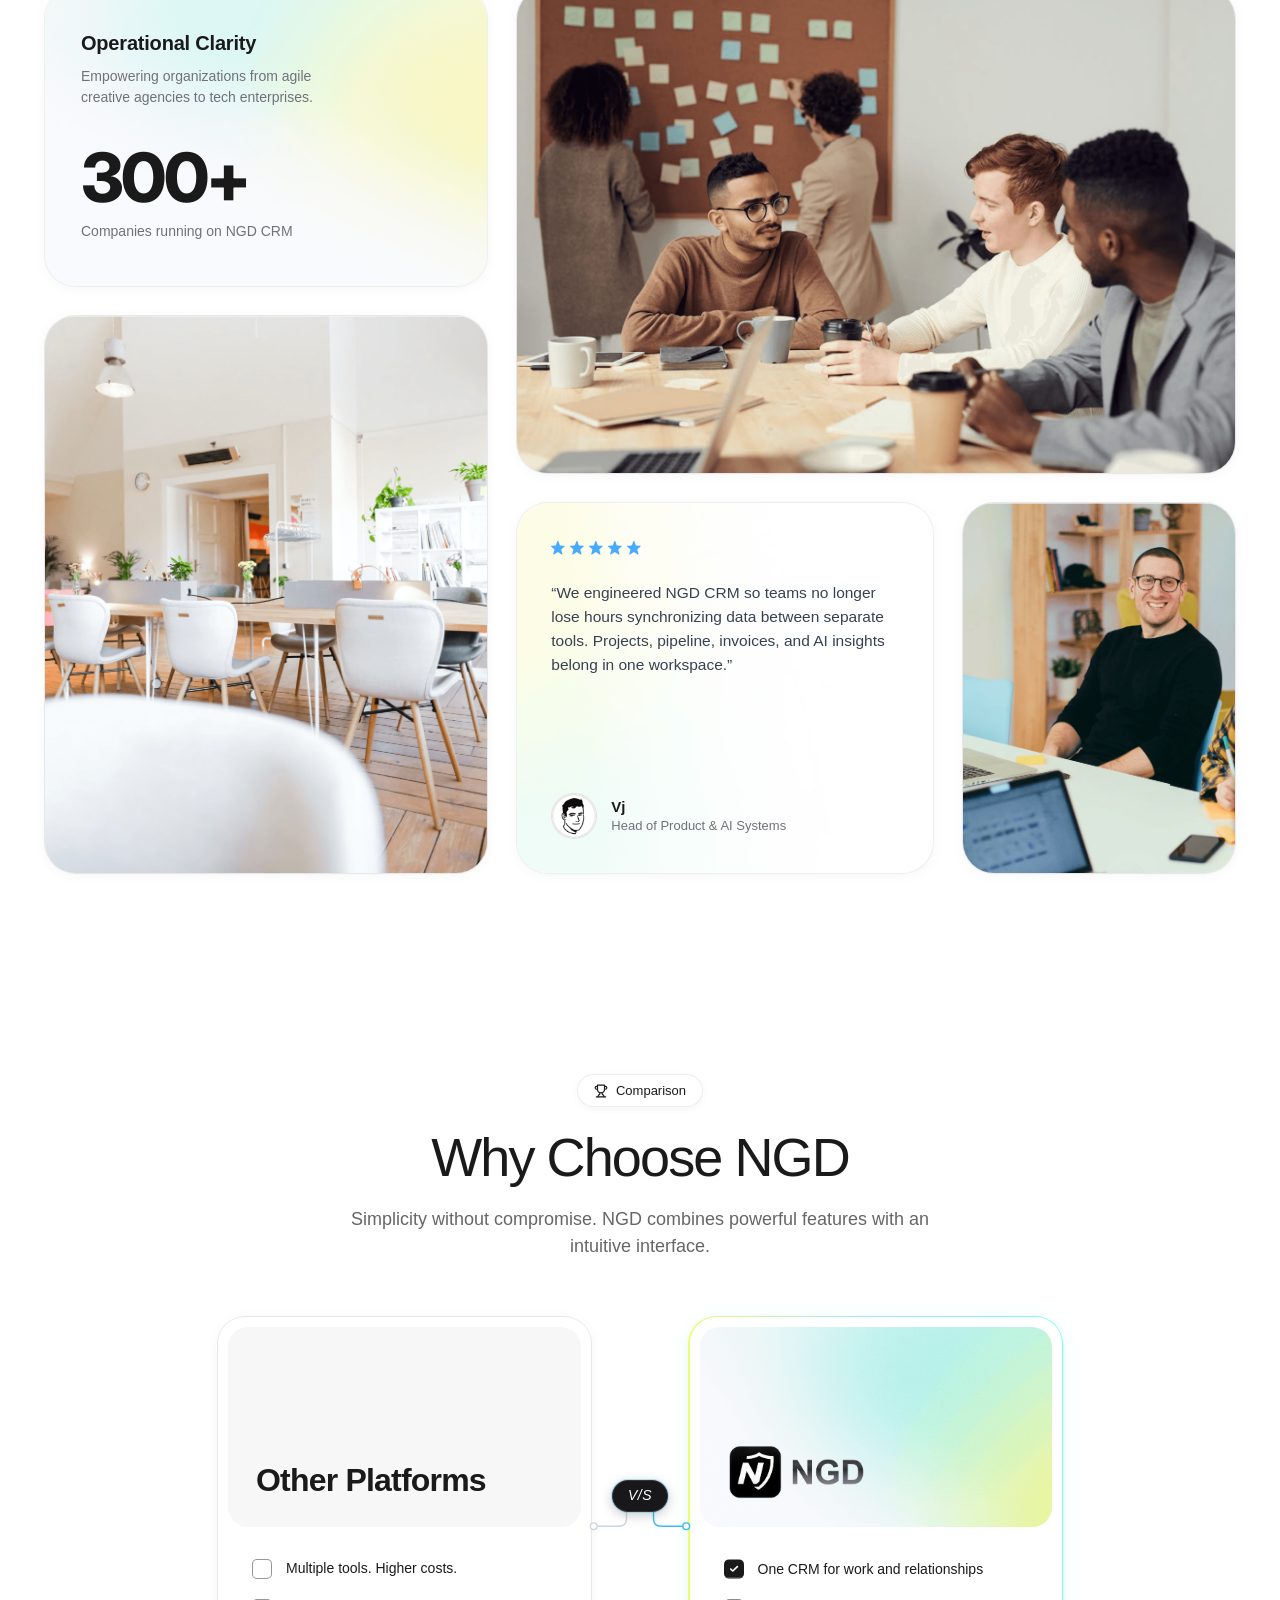
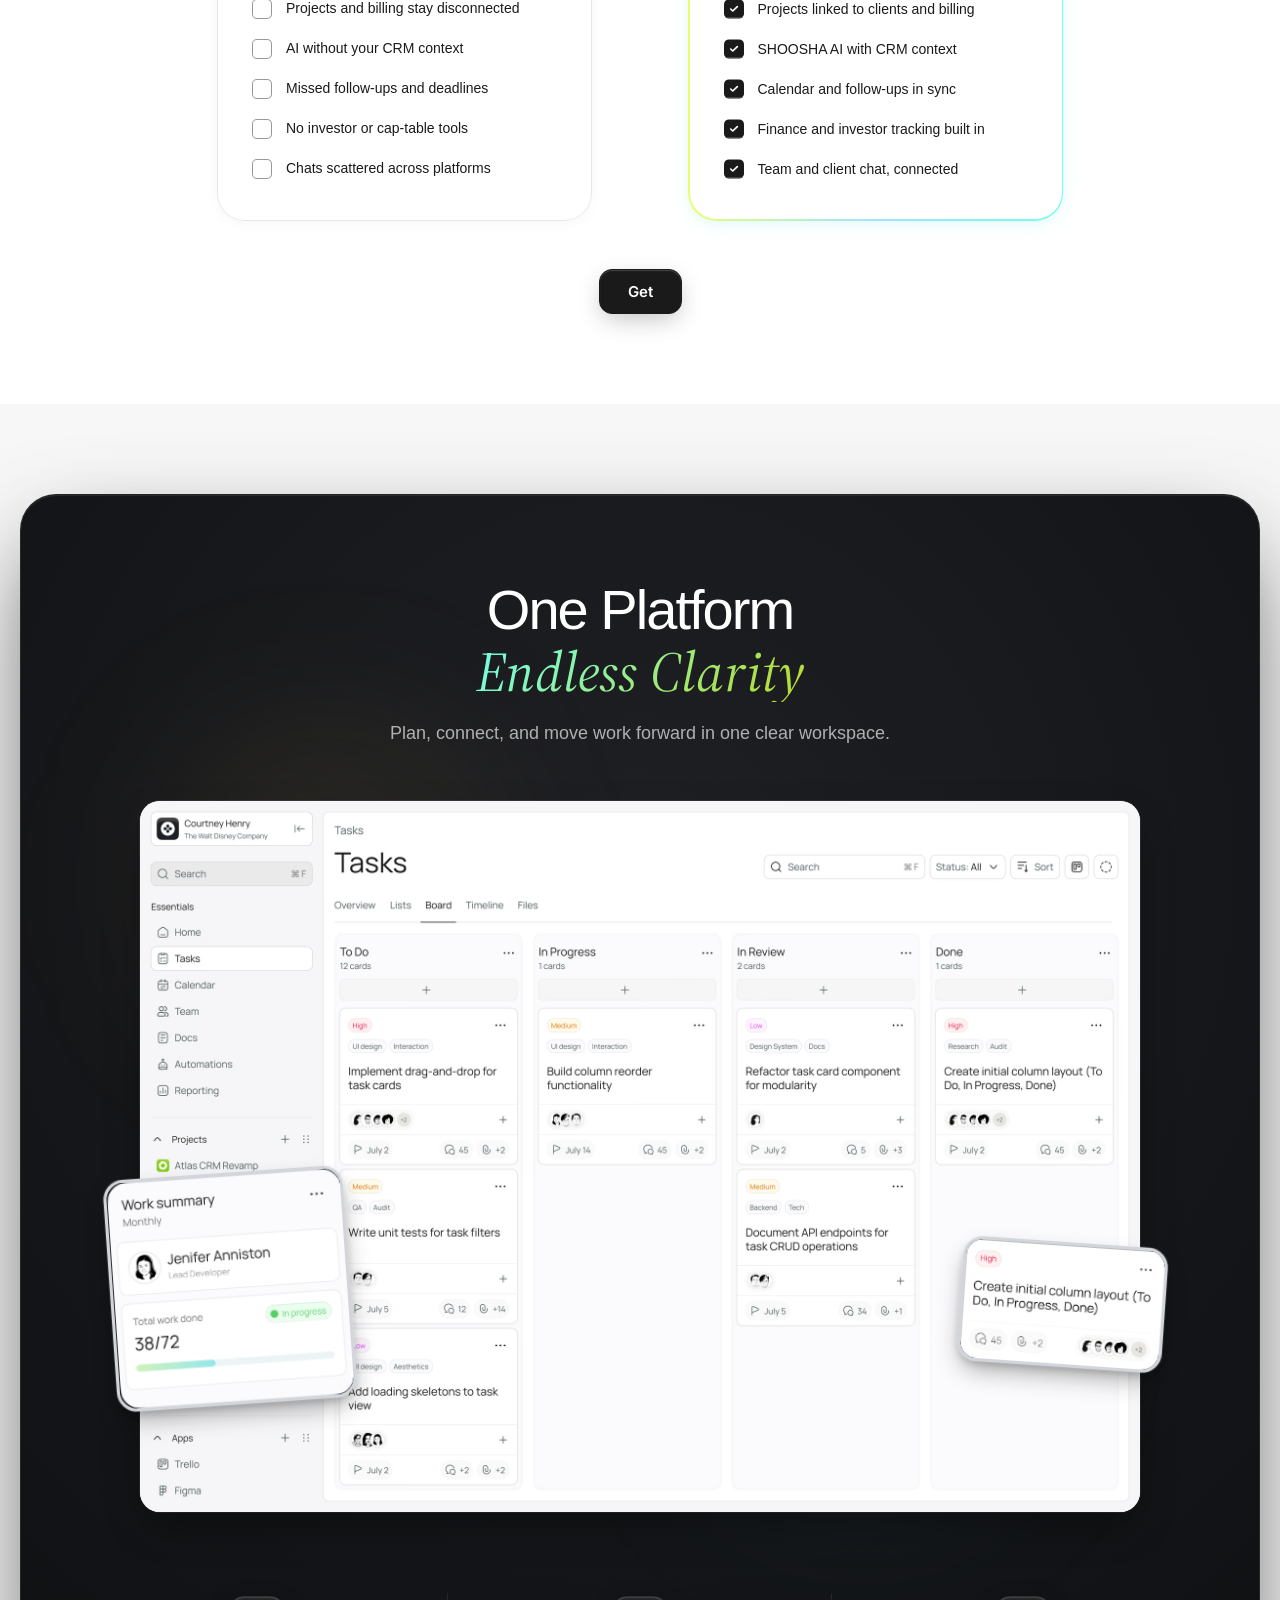
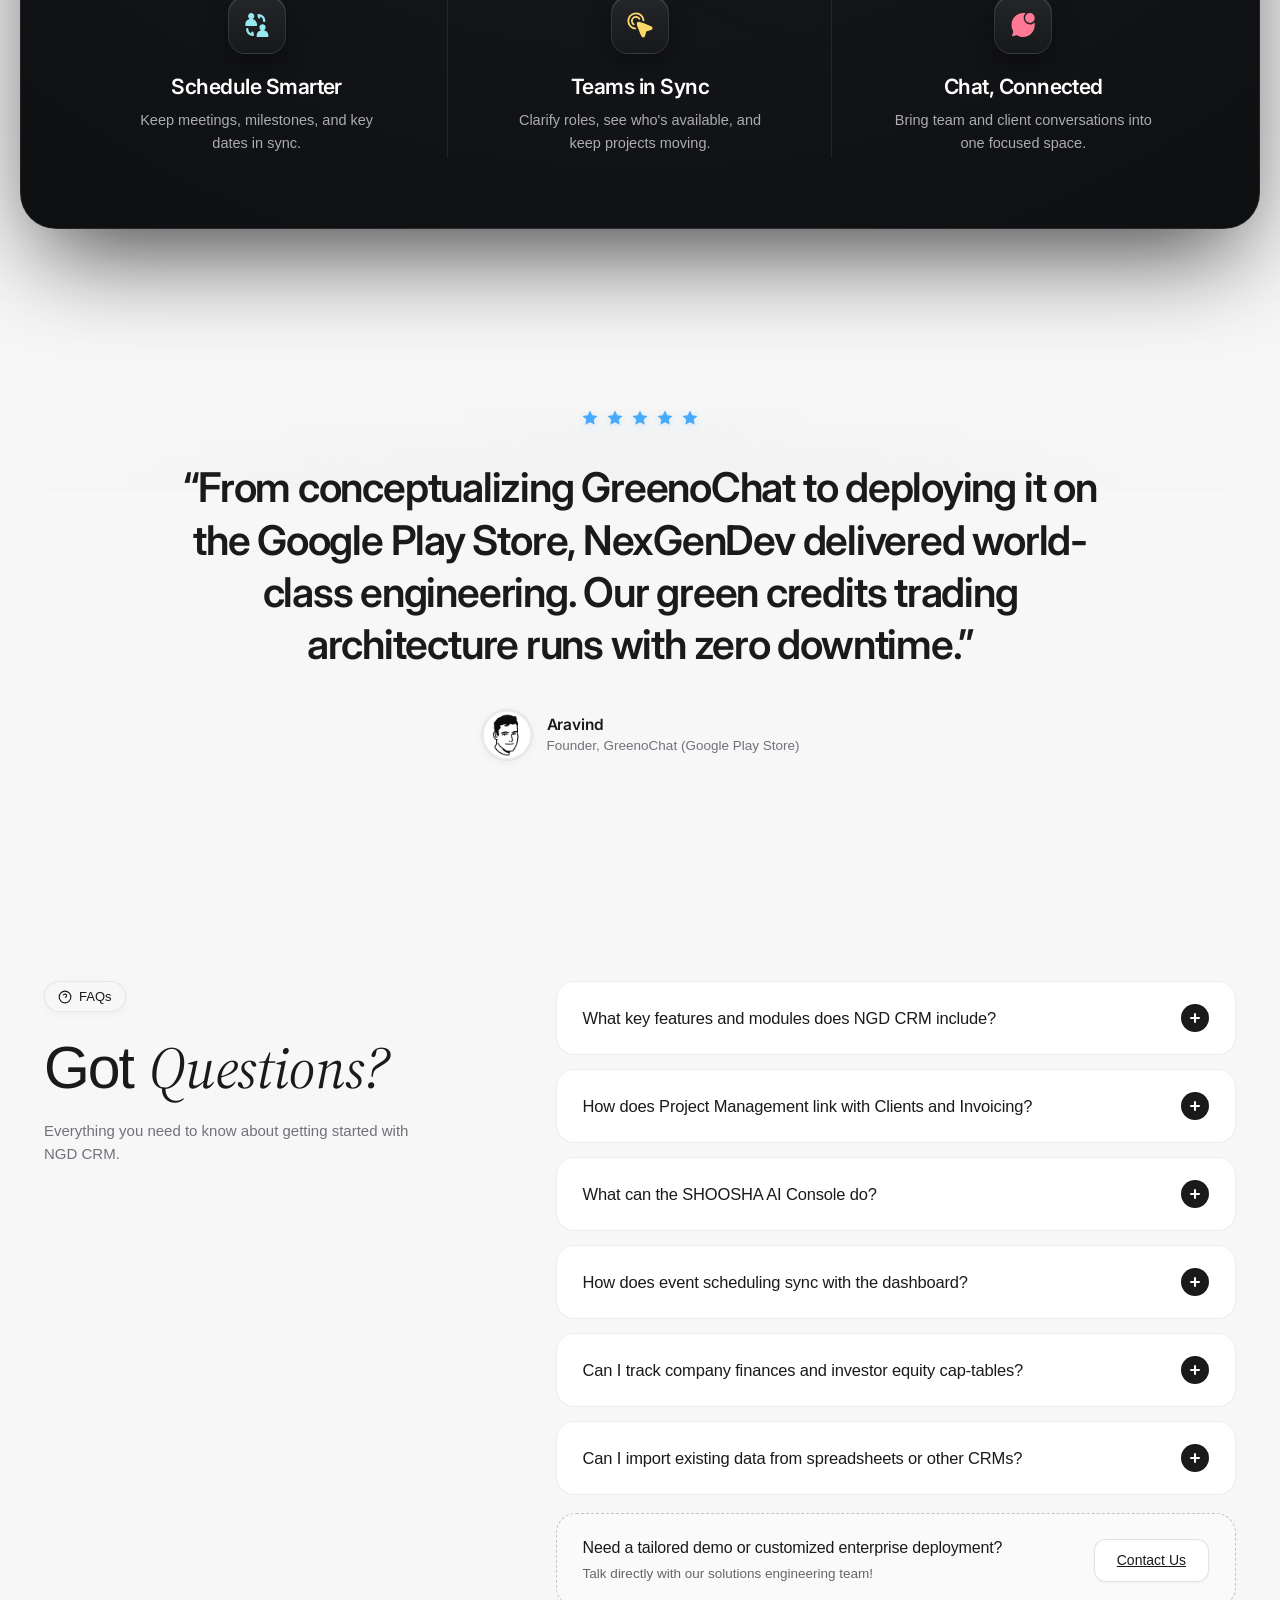
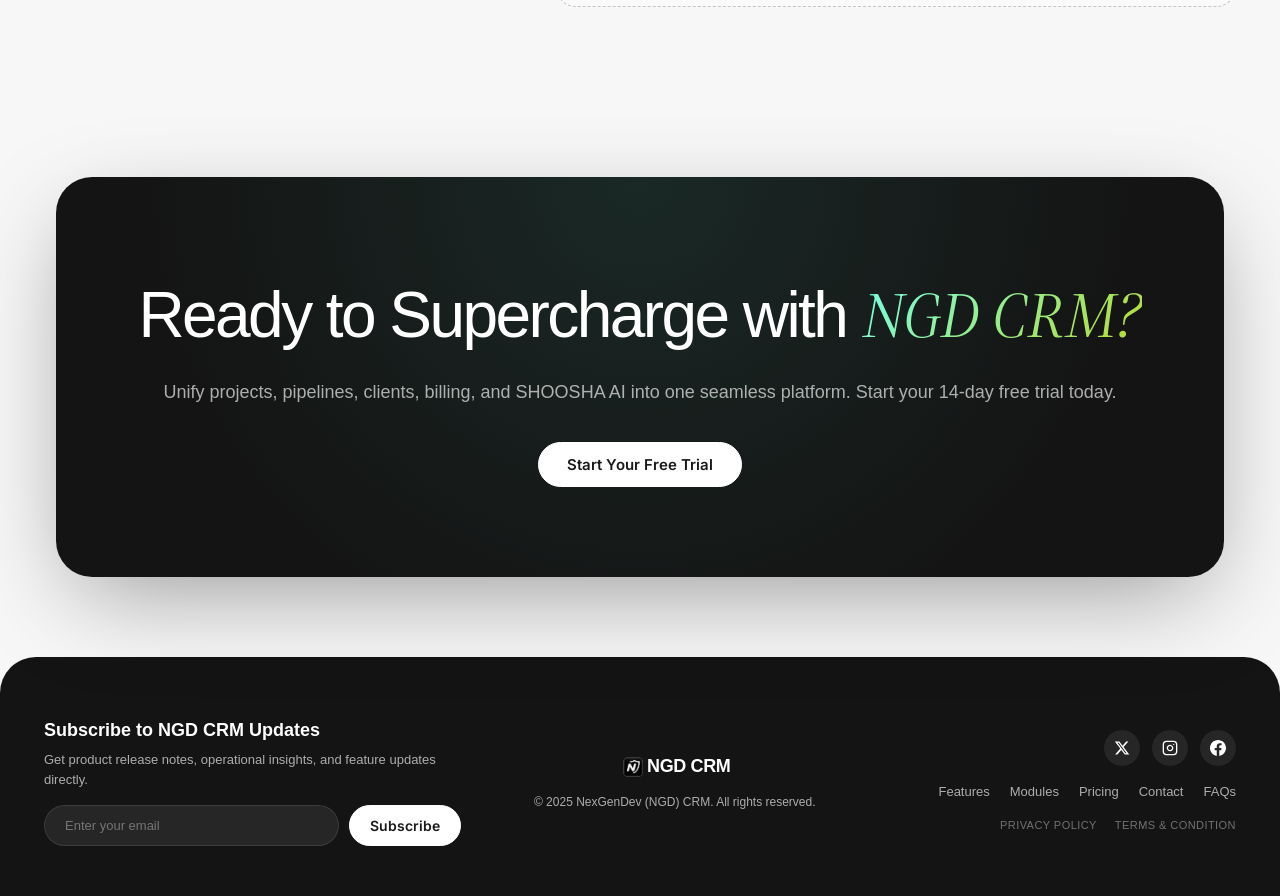
==== commit 211feea1: "empty" ====
--- a/index.html
+++ b/index.html
@@ -144,13 +144,13 @@
 
         <!-- Main Title -->
         <h1 class="hero-title">
-          Your Business in sync <br>
-          <span class="serif-italic">One Unified CRM</span>
+          Manage Everything<br>
+          in <span class="serif-italic">One Unified CRM</span>
         </h1>
 
         <!-- Subtitle -->
         <p class="hero-subtitle">
-          Track company projects, accelerate sales pipelines, manage clients, automate invoices, monitor cap-table finances, and command SHOOSHA AI — all synced seamlessly with your dashboard.
+          Projects, clients, sales, and AI — all working together in one CRM.
         </p>
 
         <!-- CTA Button -->
@@ -175,7 +175,7 @@
               <span>★</span><span>★</span><span>★</span><span>★</span><span>★</span>
             </div>
             <span class="review-divider"></span>
-            <span class="reviews-text">Rated 4.9/5 · Built for Better Businesses</span>
+            <span class="reviews-text">Rated 4.9/5 by 25,000+ teams &amp; founders</span>
           </div>
         </div>
 
@@ -190,7 +190,8 @@
                 <img src="images/qK9XWarVImvIhsoEr4mUFV3650M.png" alt="" class="mockup-frame-img">
               </div>
               <div class="mockup-dashboard-content">
-                <img src="images/UKzIr5paVaLFJWHAumrNbRIxczk.png" alt="NexGenDev NGD CRM Dashboard &amp; Operations Center" class="dashboard-img">
+                <img src="images/UKzIr5paVaLFJWHAumrNbRIxczk.png"
+                  alt="NexGenDev NGD CRM Dashboard &amp; Operations Center" class="dashboard-img">
               </div>
             </div>
           </div>
@@ -201,7 +202,8 @@
     <!-- LOGOS MARQUEE -->
     <section class="logos-section">
       <div class="container text-center">
-        <h4 class="logos-heading">Your Ideas, Our Expertise</h4></h4>
+        <h4 class="logos-heading">Your Ideas, Our Expertise</h4>
+        </h4>
         <div class="marquee-wrapper">
           <div class="marquee-track">
             <!-- Set 1 -->
@@ -271,11 +273,11 @@
             Core CRM Capabilities
           </div>
           <h2 class="section-title">
-            Engineered for Total<br>
-            Operational <span class="serif-italic">Clarity</span>
+            Everything Your Team Needs<br>
+            in <span class="serif-italic">One CRM</span>
           </h2>
           <p class="section-subtitle">
-            A single, streamlined workspace connecting your projects, sales pipeline, client billing, and AI insights — without the clutter.
+            Projects, sales, clients, billing, and AI. One workspace, zero busywork.
           </p>
         </div>
 
@@ -298,8 +300,9 @@
               <div class="bento-mask bento-mask-right"></div>
             </div>
             <div class="bento-content">
-              <h3 class="bento-title">Project Management &amp; Delivery</h3>
-              <p class="bento-desc">Track milestones, deadlines, budgets, and sprint progress in real time. Keep your team aligned and deliver every client project on schedule.</p>
+              <h3 class="bento-title">Project Delivery Hub</h3>
+              <p class="bento-desc">Keep projects on track with clear milestones, budgets, deadlines, and team
+                ownership.</p>
             </div>
           </div>
 
@@ -360,7 +363,8 @@
             </div>
             <div class="bento-content">
               <h3 class="bento-title">SHOOSHA AI Console</h3>
-              <p class="bento-desc">Ask questions in plain English, extract instant financial summaries, identify project risks, and export executive insights without spreadsheet digging.</p>
+              <p class="bento-desc">Ask SHOOSHA AI about your CRM data. Get quick answers, useful reports, and shareable
+                insights.</p>
             </div>
           </div>
 
@@ -382,7 +386,8 @@
             </div>
             <div class="bento-content">
               <h3 class="bento-title">Leads &amp; Sales Pipeline</h3>
-              <p class="bento-desc">Guide deals smoothly from first contact to won. Monitor conversion rates, deal values, and scheduled follow-ups with total visibility.</p>
+              <p class="bento-desc">Turn leads into wins. Track deal value, conversion, and every opportunity in one
+                view.</p>
             </div>
           </div>
 
@@ -395,8 +400,9 @@
               <div class="bento-mask bento-mask-bottom"></div>
             </div>
             <div class="bento-content">
-              <h3 class="bento-title">Invoice &amp; Billing</h3>
-              <p class="bento-desc">Create and send professional client invoices linked directly to project milestones. Track automated taxes, due dates, and payment statuses.</p>
+              <h3 class="bento-title">Smart Invoicing</h3>
+              <p class="bento-desc">Create polished invoices, calculate taxes, and see what’s paid, pending, or overdue.
+              </p>
             </div>
           </div>
 
@@ -408,8 +414,8 @@
               </div>
             </div>
             <div class="bento-content">
-              <h3 class="bento-title">Client Lifecycle Management</h3>
-              <p class="bento-desc">Organize client profiles, accounts, and contact details in one directory. Link clients seamlessly to their active projects and billing history.</p>
+              <h3 class="bento-title">Client Management</h3>
+              <p class="bento-desc">Keep client details connected to the projects and invoices that matter.</p>
             </div>
           </div>
         </div>
@@ -423,7 +429,7 @@
         <div class="feature-pills-header">
           <h2 class="feature-pills-title">The Complete <span class="serif-italic-accent">CRM Ecosystem</span></h2>
           <BR>
-          <h4 class="feature-pills-subtitle">Made Your Way, Just for You with  Customization That Speaks Your Style<h4>
+          <h4 class="feature-pills-subtitle">Made Your Way, Just for You with Customization That Speaks Your Style<h4>
         </div>
 
         <!-- 6 Feature Icon Cards with edge mask (Continuous Infinite Carousel) -->
@@ -614,16 +620,17 @@
         <!-- Big stats summary banner / Trust Container -->
         <div class="trust-banner-card">
           <div class="trust-banner-left">
-            <h3 class="trust-title">Engineered for High-Velocity Teams<br>Delivering Projects on Time</h3>
-            <p class="trust-desc">Built to accelerate pipeline, streamline deliverables, and scale net profits.</p>
+            <h3 class="trust-title">Trusted by 300+ companies<br>managing $150M+ in revenue</h3>
+            <p class="trust-desc">Join thousands of businesses who use NGD to stay organized and deliver projects on
+              time.</p>
           </div>
           <div class="trust-banner-right">
             <div class="trust-stat-box">
-              <div class="trust-stat-value">100%</div>
-              <div class="trust-stat-label">Workflow Clarity &amp; Centralized Collaboration</div>
+              <div class="trust-stat-value">300+</div>
+              <div class="trust-stat-label">Active companies running their operations on NGD CRM!</div>
             </div>
             <div class="trust-stat-box">
-              <div class="trust-stat-value">360°</div>
+              <div class="trust-stat-value">4.9 / 5</div>
               <div class="trust-rating-group">
                 <div class="trust-stars-wrap">
                   <svg width="15" height="15" viewBox="0 0 24 24" fill="#FF5E3A">
@@ -647,7 +654,7 @@
                       points="12 2 15.09 8.26 22 9.27 17 14.14 18.18 21.02 12 17.77 5.82 21.02 7 14.14 2 9.27 8.91 8.26 12 2" />
                   </svg>
                 </div>
-                <div class="trust-stat-label">Total Project &amp; Pipeline Visibility</div>
+                <div class="trust-stat-label">Verified Customer Satisfaction</div>
               </div>
             </div>
           </div>
@@ -678,7 +685,7 @@
               Seamless <span class="serif-italic-tools">Integrations</span>
             </h2>
             <p class="dark-subtitle integrations-subtext">
-             Every Detail, Just the Way You Want Built Around Your Unique Needs
+              Every Detail, Just the Way You Want Built Around Your Unique Needs
             </p>
           </div>
 
@@ -917,14 +924,15 @@
             What Our Users Say
           </h2>
           <p class="section-subtitle">
-            Discover how leaders and department heads across NexGenDev use NGD CRM every day to drive client success, projects, and growth.
+            Discover how leaders and department heads across NexGenDev use NGD CRM every day to drive client success,
+            projects, and growth.
           </p>
         </div>
 
         <!-- Testimonials Carousel -->
         <div class="testimonial-carousel-wrap">
           <div class="testimonial-track" id="testimonialTrack">
-            <!-- Review 1: Divya -->
+            <!-- Review 1: GreenoChat -->
             <div class="testimonial-card card-bg-josh">
               <div class="card-stars">
                 <svg width="15" height="15" viewBox="0 0 14 14" fill="none">
@@ -953,18 +961,20 @@
                     fill="#47AAFD" />
                 </svg>
               </div>
-              <p class="test-quote">“NGD CRM has made managing our daily sprints and client deliverables much more organized. Having project progress, milestone deadlines, and budgets in one place helps us stay on track and deliver projects on time.”</p>
+              <p class="test-quote">“We run daily sprint deliveries and client deliverables on NGD CRM. Tracking project
+                progress percentages, milestone deadlines, and budget allocations in one dashboard ensures none of our
+                customer projects ever fall behind.”</p>
               <div class="test-author">
-                <img class="author-avatar" src="images/qjgDGZj1YLeh1AgbXWd8Goz4YUc.png" alt="Divya" width="48"
+                <img class="author-avatar" src="images/qjgDGZj1YLeh1AgbXWd8Goz4YUc.png" alt="Aravind" width="48"
                   height="48" loading="lazy">
                 <div class="author-details">
-                  <div class="author-name">Divya</div>
-                  <div class="author-role">NGD Team</div>
-                </div>
-              </div>
-            </div>
-
-            <!-- Review 2: Vijay -->
+                  <div class="author-name">Aravind</div>
+                  <div class="author-role">Lead Technical Project Manager, NexGenDev</div>
+                </div>
+              </div>
+            </div>
+
+            <!-- Review 2: Mayilon Tours -->
             <div class="testimonial-card card-bg-hana">
               <div class="card-stars">
                 <svg width="15" height="15" viewBox="0 0 14 14" fill="none">
@@ -993,18 +1003,20 @@
                     fill="#47AAFD" />
                 </svg>
               </div>
-              <p class="test-quote">“With NGD CRM, managing our sales pipeline has become much smoother. Tracking opportunities, scheduling client demos, and staying on top of follow-ups helps our team work more efficiently every day.”</p>
+              <p class="test-quote">“Our business development team moves opportunities from New to Won with zero
+                friction. Automatic calendar syncing with Today's Schedule ensures every client demo and sales follow-up
+                is executed right on time.”</p>
               <div class="test-author">
-                <img class="author-avatar" src="images/1fHxy7FrfQZNjBF8KgZPTKquw.png" alt="Vijay" width="48" height="48"
-                  loading="lazy">
+                <img class="author-avatar" src="images/1fHxy7FrfQZNjBF8KgZPTKquw.png" alt="Suresh Kumar" width="48"
+                  height="48" loading="lazy">
                 <div class="author-details">
-                  <div class="author-name">Vijay</div>
-                  <div class="author-role">NGD Team</div>
-                </div>
-              </div>
-            </div>
-
-            <!-- Review 3: Manoj -->
+                  <div class="author-name">Suresh Kumar</div>
+                  <div class="author-role">Head of Business Development &amp; Sales, NexGenDev</div>
+                </div>
+              </div>
+            </div>
+
+            <!-- Review 3: RUDSETI -->
             <div class="testimonial-card card-bg-ahmed">
               <div class="card-stars">
                 <svg width="15" height="15" viewBox="0 0 14 14" fill="none">
@@ -1033,58 +1045,62 @@
                     fill="#47AAFD" />
                 </svg>
               </div>
-              <p class="test-quote">“The SHOOSHA AI Console is a game-changer for our productivity. I can ask questions in plain English, get quick business insights, and identify project risks without spending hours searching through spreadsheets.”</p>
+              <p class="test-quote">“The SHOOSHA AI Console is an incredible internal productivity multiplier. I can
+                query live CRM data in plain English, get instant net profit summaries, and identify project risk
+                factors without opening multiple spreadsheets.”</p>
               <div class="test-author">
-                <img class="author-avatar" src="images/WZtyRZuZuuhCm9Zo47Ue7DkCmsE.png" alt="Manoj" width="48"
+                <img class="author-avatar" src="images/WZtyRZuZuuhCm9Zo47Ue7DkCmsE.png" alt="Dr. M. Ramanathan"
+                  width="48" height="48" loading="lazy">
+                <div class="author-details">
+                  <div class="author-name">Dr. M. Ramanathan</div>
+                  <div class="author-role">VP of Operations &amp; Strategy, NexGenDev</div>
+                </div>
+              </div>
+            </div>
+
+            <!-- Review 4: Oyil Photography -->
+            <div class="testimonial-card card-bg-sophia">
+              <div class="card-stars">
+                <svg width="15" height="15" viewBox="0 0 14 14" fill="none">
+                  <path
+                    d="M6.843 0C7.05 0 7.236 0.128 7.31 0.322L8.885 4.448L13.209 4.659C13.413 4.669 13.59 4.801 13.657 4.994C13.725 5.187 13.668 5.401 13.515 5.535L10.224 8.424L11.433 13.057C11.486 13.259 11.408 13.473 11.237 13.593C11.066 13.714 10.838 13.715 10.666 13.597L6.843 10.973L3.02 13.597C2.847 13.715 2.62 13.713 2.449 13.593C2.278 13.474 2.2 13.26 2.252 13.058L3.462 8.424L0.171 5.535C0.017 5.401 -0.039 5.187 0.028 4.994C0.095 4.801 0.273 4.669 0.476 4.659L4.801 4.447L6.375 0.322C6.449 0.128 6.635 0 6.843 0Z"
+                    fill="#47AAFD" />
+                </svg>
+                <svg width="15" height="15" viewBox="0 0 14 14" fill="none">
+                  <path
+                    d="M6.843 0C7.05 0 7.236 0.128 7.31 0.322L8.885 4.448L13.209 4.659C13.413 4.669 13.59 4.801 13.657 4.994C13.725 5.187 13.668 5.401 13.515 5.535L10.224 8.424L11.433 13.057C11.486 13.259 11.408 13.473 11.237 13.593C11.066 13.714 10.838 13.715 10.666 13.597L6.843 10.973L3.02 13.597C2.847 13.715 2.62 13.713 2.449 13.593C2.278 13.474 2.2 13.26 2.252 13.058L3.462 8.424L0.171 5.535C0.017 5.401 -0.039 5.187 0.028 4.994C0.095 4.801 0.273 4.669 0.476 4.659L4.801 4.447L6.375 0.322C6.449 0.128 6.635 0 6.843 0Z"
+                    fill="#47AAFD" />
+                </svg>
+                <svg width="15" height="15" viewBox="0 0 14 14" fill="none">
+                  <path
+                    d="M6.843 0C7.05 0 7.236 0.128 7.31 0.322L8.885 4.448L13.209 4.659C13.413 4.669 13.59 4.801 13.657 4.994C13.725 5.187 13.668 5.401 13.515 5.535L10.224 8.424L11.433 13.057C11.486 13.259 11.408 13.473 11.237 13.593C11.066 13.714 10.838 13.715 10.666 13.597L6.843 10.973L3.02 13.597C2.847 13.715 2.62 13.713 2.449 13.593C2.278 13.474 2.2 13.26 2.252 13.058L3.462 8.424L0.171 5.535C0.017 5.401 -0.039 5.187 0.028 4.994C0.095 4.801 0.273 4.669 0.476 4.659L4.801 4.447L6.375 0.322C6.449 0.128 6.635 0 6.843 0Z"
+                    fill="#47AAFD" />
+                </svg>
+                <svg width="15" height="15" viewBox="0 0 14 14" fill="none">
+                  <path
+                    d="M6.843 0C7.05 0 7.236 0.128 7.31 0.322L8.885 4.448L13.209 4.659C13.413 4.669 13.59 4.801 13.657 4.994C13.725 5.187 13.668 5.401 13.515 5.535L10.224 8.424L11.433 13.057C11.486 13.259 11.408 13.473 11.237 13.593C11.066 13.714 10.838 13.715 10.666 13.597L6.843 10.973L3.02 13.597C2.847 13.715 2.62 13.713 2.449 13.593C2.278 13.474 2.2 13.26 2.252 13.058L3.462 8.424L0.171 5.535C0.017 5.401 -0.039 5.187 0.028 4.994C0.095 4.801 0.273 4.669 0.476 4.659L4.801 4.447L6.375 0.322C6.449 0.128 6.635 0 6.843 0Z"
+                    fill="#47AAFD" />
+                </svg>
+                <svg width="15" height="15" viewBox="0 0 14 14" fill="none">
+                  <path
+                    d="M6.843 0C7.05 0 7.236 0.128 7.31 0.322L8.885 4.448L13.209 4.659C13.413 4.669 13.59 4.801 13.657 4.994C13.725 5.187 13.668 5.401 13.515 5.535L10.224 8.424L11.433 13.057C11.486 13.259 11.408 13.473 11.237 13.593C11.066 13.714 10.838 13.715 10.666 13.597L6.843 10.973L3.02 13.597C2.847 13.715 2.62 13.713 2.449 13.593C2.278 13.474 2.2 13.26 2.252 13.058L3.462 8.424L0.171 5.535C0.017 5.401 -0.039 5.187 0.028 4.994C0.095 4.801 0.273 4.669 0.476 4.659L4.801 4.447L6.375 0.322C6.449 0.128 6.635 0 6.843 0Z"
+                    fill="#47AAFD" />
+                </svg>
+              </div>
+              <p class="test-quote">“Client billing and accounting used to be a headache. With NGD CRM, invoicing
+                connects directly to project milestones, payment tracking is automatic, and managing our investor
+                cap-table updates takes just minutes.”</p>
+              <div class="test-author">
+                <img class="author-avatar" src="images/aYFQIaOtwzzZ6zhOatlybGiR1ro.png" alt="Karthik Raja" width="48"
                   height="48" loading="lazy">
                 <div class="author-details">
-                  <div class="author-name">Manoj</div>
-                  <div class="author-role">NGD Team</div>
-                </div>
-              </div>
-            </div>
-
-            <!-- Review 4: Sanjay -->
-            <div class="testimonial-card card-bg-sophia">
-              <div class="card-stars">
-                <svg width="15" height="15" viewBox="0 0 14 14" fill="none">
-                  <path
-                    d="M6.843 0C7.05 0 7.236 0.128 7.31 0.322L8.885 4.448L13.209 4.659C13.413 4.669 13.59 4.801 13.657 4.994C13.725 5.187 13.668 5.401 13.515 5.535L10.224 8.424L11.433 13.057C11.486 13.259 11.408 13.473 11.237 13.593C11.066 13.714 10.838 13.715 10.666 13.597L6.843 10.973L3.02 13.597C2.847 13.715 2.62 13.713 2.449 13.593C2.278 13.474 2.2 13.26 2.252 13.058L3.462 8.424L0.171 5.535C0.017 5.401 -0.039 5.187 0.028 4.994C0.095 4.801 0.273 4.669 0.476 4.659L4.801 4.447L6.375 0.322C6.449 0.128 6.635 0 6.843 0Z"
-                    fill="#47AAFD" />
-                </svg>
-                <svg width="15" height="15" viewBox="0 0 14 14" fill="none">
-                  <path
-                    d="M6.843 0C7.05 0 7.236 0.128 7.31 0.322L8.885 4.448L13.209 4.659C13.413 4.669 13.59 4.801 13.657 4.994C13.725 5.187 13.668 5.401 13.515 5.535L10.224 8.424L11.433 13.057C11.486 13.259 11.408 13.473 11.237 13.593C11.066 13.714 10.838 13.715 10.666 13.597L6.843 10.973L3.02 13.597C2.847 13.715 2.62 13.713 2.449 13.593C2.278 13.474 2.2 13.26 2.252 13.058L3.462 8.424L0.171 5.535C0.017 5.401 -0.039 5.187 0.028 4.994C0.095 4.801 0.273 4.669 0.476 4.659L4.801 4.447L6.375 0.322C6.449 0.128 6.635 0 6.843 0Z"
-                    fill="#47AAFD" />
-                </svg>
-                <svg width="15" height="15" viewBox="0 0 14 14" fill="none">
-                  <path
-                    d="M6.843 0C7.05 0 7.236 0.128 7.31 0.322L8.885 4.448L13.209 4.659C13.413 4.669 13.59 4.801 13.657 4.994C13.725 5.187 13.668 5.401 13.515 5.535L10.224 8.424L11.433 13.057C11.486 13.259 11.408 13.473 11.237 13.593C11.066 13.714 10.838 13.715 10.666 13.597L6.843 10.973L3.02 13.597C2.847 13.715 2.62 13.713 2.449 13.593C2.278 13.474 2.2 13.26 2.252 13.058L3.462 8.424L0.171 5.535C0.017 5.401 -0.039 5.187 0.028 4.994C0.095 4.801 0.273 4.669 0.476 4.659L4.801 4.447L6.375 0.322C6.449 0.128 6.635 0 6.843 0Z"
-                    fill="#47AAFD" />
-                </svg>
-                <svg width="15" height="15" viewBox="0 0 14 14" fill="none">
-                  <path
-                    d="M6.843 0C7.05 0 7.236 0.128 7.31 0.322L8.885 4.448L13.209 4.659C13.413 4.669 13.59 4.801 13.657 4.994C13.725 5.187 13.668 5.401 13.515 5.535L10.224 8.424L11.433 13.057C11.486 13.259 11.408 13.473 11.237 13.593C11.066 13.714 10.838 13.715 10.666 13.597L6.843 10.973L3.02 13.597C2.847 13.715 2.62 13.713 2.449 13.593C2.278 13.474 2.2 13.26 2.252 13.058L3.462 8.424L0.171 5.535C0.017 5.401 -0.039 5.187 0.028 4.994C0.095 4.801 0.273 4.669 0.476 4.659L4.801 4.447L6.375 0.322C6.449 0.128 6.635 0 6.843 0Z"
-                    fill="#47AAFD" />
-                </svg>
-                <svg width="15" height="15" viewBox="0 0 14 14" fill="none">
-                  <path
-                    d="M6.843 0C7.05 0 7.236 0.128 7.31 0.322L8.885 4.448L13.209 4.659C13.413 4.669 13.59 4.801 13.657 4.994C13.725 5.187 13.668 5.401 13.515 5.535L10.224 8.424L11.433 13.057C11.486 13.259 11.408 13.473 11.237 13.593C11.066 13.714 10.838 13.715 10.666 13.597L6.843 10.973L3.02 13.597C2.847 13.715 2.62 13.713 2.449 13.593C2.278 13.474 2.2 13.26 2.252 13.058L3.462 8.424L0.171 5.535C0.017 5.401 -0.039 5.187 0.028 4.994C0.095 4.801 0.273 4.669 0.476 4.659L4.801 4.447L6.375 0.322C6.449 0.128 6.635 0 6.843 0Z"
-                    fill="#47AAFD" />
-                </svg>
-              </div>
-              <p class="test-quote">“NGD CRM has simplified the way we manage billing and payments. Connecting invoices with project milestones and tracking payment status in one place makes our daily workflows faster and more organized.”</p>
-              <div class="test-author">
-                <img class="author-avatar" src="images/aYFQIaOtwzzZ6zhOatlybGiR1ro.png" alt="Sanjay" width="48" height="48"
-                  loading="lazy">
-                <div class="author-details">
-                  <div class="author-name">Sanjay</div>
-                  <div class="author-role">NGD Team</div>
-                </div>
-              </div>
-            </div>
-
-            <!-- Review 5: Jeyanthi -->
+                  <div class="author-name">Karthik Raja</div>
+                  <div class="author-role">Finance &amp; Accounts Director, NexGenDev</div>
+                </div>
+              </div>
+            </div>
+
+            <!-- Review 5: AI CRM Client -->
             <div class="testimonial-card card-bg-leo">
               <div class="card-stars">
                 <svg width="15" height="15" viewBox="0 0 14 14" fill="none">
@@ -1113,53 +1129,15 @@
                     fill="#47AAFD" />
                 </svg>
               </div>
-              <p class="test-quote">“Having everything organized in NGD CRM makes collaboration so much easier. From tracking project updates to keeping important tasks and deadlines visible, it helps our team stay aligned and work towards shared goals.”</p>
+              <p class="test-quote">“The built-in chat and department hierarchy make cross-team execution seamless. Our
+                engineers, designers, and clients communicate in dedicated channels with priority filters, keeping all
+                project conversations organized.”</p>
               <div class="test-author">
-                <img class="author-avatar" src="images/6kO1dlRzsKwsWaTOcLkg6PMHUes.png" alt="Jeyanthi" width="48"
+                <img class="author-avatar" src="images/6kO1dlRzsKwsWaTOcLkg6PMHUes.png" alt="Pooja Verma" width="48"
                   height="48" loading="lazy">
                 <div class="author-details">
-                  <div class="author-name">Jeyanthi</div>
-                  <div class="author-role">NGD Team</div>
-                </div>
-              </div>
-            </div>
-
-            <!-- Review 6: NGD Team Member -->
-            <div class="testimonial-card card-bg-josh">
-              <div class="card-stars">
-                <svg width="15" height="15" viewBox="0 0 14 14" fill="none">
-                  <path
-                    d="M6.843 0C7.05 0 7.236 0.128 7.31 0.322L8.885 4.448L13.209 4.659C13.413 4.669 13.59 4.801 13.657 4.994C13.725 5.187 13.668 5.401 13.515 5.535L10.224 8.424L11.433 13.057C11.486 13.259 11.408 13.473 11.237 13.593C11.066 13.714 10.838 13.715 10.666 13.597L6.843 10.973L3.02 13.597C2.847 13.715 2.62 13.713 2.449 13.593C2.278 13.474 2.2 13.26 2.252 13.058L3.462 8.424L0.171 5.535C0.017 5.401 -0.039 5.187 0.028 4.994C0.095 4.801 0.273 4.669 0.476 4.659L4.801 4.447L6.375 0.322C6.449 0.128 6.635 0 6.843 0Z"
-                    fill="#47AAFD" />
-                </svg>
-                <svg width="15" height="15" viewBox="0 0 14 14" fill="none">
-                  <path
-                    d="M6.843 0C7.05 0 7.236 0.128 7.31 0.322L8.885 4.448L13.209 4.659C13.413 4.669 13.59 4.801 13.657 4.994C13.725 5.187 13.668 5.401 13.515 5.535L10.224 8.424L11.433 13.057C11.486 13.259 11.408 13.473 11.237 13.593C11.066 13.714 10.838 13.715 10.666 13.597L6.843 10.973L3.02 13.597C2.847 13.715 2.62 13.713 2.449 13.593C2.278 13.474 2.2 13.26 2.252 13.058L3.462 8.424L0.171 5.535C0.017 5.401 -0.039 5.187 0.028 4.994C0.095 4.801 0.273 4.669 0.476 4.659L4.801 4.447L6.375 0.322C6.449 0.128 6.635 0 6.843 0Z"
-                    fill="#47AAFD" />
-                </svg>
-                <svg width="15" height="15" viewBox="0 0 14 14" fill="none">
-                  <path
-                    d="M6.843 0C7.05 0 7.236 0.128 7.31 0.322L8.885 4.448L13.209 4.659C13.413 4.669 13.59 4.801 13.657 4.994C13.725 5.187 13.668 5.401 13.515 5.535L10.224 8.424L11.433 13.057C11.486 13.259 11.408 13.473 11.237 13.593C11.066 13.714 10.838 13.715 10.666 13.597L6.843 10.973L3.02 13.597C2.847 13.715 2.62 13.713 2.449 13.593C2.278 13.474 2.2 13.26 2.252 13.058L3.462 8.424L0.171 5.535C0.017 5.401 -0.039 5.187 0.028 4.994C0.095 4.801 0.273 4.669 0.476 4.659L4.801 4.447L6.375 0.322C6.449 0.128 6.635 0 6.843 0Z"
-                    fill="#47AAFD" />
-                </svg>
-                <svg width="15" height="15" viewBox="0 0 14 14" fill="none">
-                  <path
-                    d="M6.843 0C7.05 0 7.236 0.128 7.31 0.322L8.885 4.448L13.209 4.659C13.413 4.669 13.59 4.801 13.657 4.994C13.725 5.187 13.668 5.401 13.515 5.535L10.224 8.424L11.433 13.057C11.486 13.259 11.408 13.473 11.237 13.593C11.066 13.714 10.838 13.715 10.666 13.597L6.843 10.973L3.02 13.597C2.847 13.715 2.62 13.713 2.449 13.593C2.278 13.474 2.2 13.26 2.252 13.058L3.462 8.424L0.171 5.535C0.017 5.401 -0.039 5.187 0.028 4.994C0.095 4.801 0.273 4.669 0.476 4.659L4.801 4.447L6.375 0.322C6.449 0.128 6.635 0 6.843 0Z"
-                    fill="#47AAFD" />
-                </svg>
-                <svg width="15" height="15" viewBox="0 0 14 14" fill="none">
-                  <path
-                    d="M6.843 0C7.05 0 7.236 0.128 7.31 0.322L8.885 4.448L13.209 4.659C13.413 4.669 13.59 4.801 13.657 4.994C13.725 5.187 13.668 5.401 13.515 5.535L10.224 8.424L11.433 13.057C11.486 13.259 11.408 13.473 11.237 13.593C11.066 13.714 10.838 13.715 10.666 13.597L6.843 10.973L3.02 13.597C2.847 13.715 2.62 13.713 2.449 13.593C2.278 13.474 2.2 13.26 2.252 13.058L3.462 8.424L0.171 5.535C0.017 5.401 -0.039 5.187 0.028 4.994C0.095 4.801 0.273 4.669 0.476 4.659L4.801 4.447L6.375 0.322C6.449 0.128 6.635 0 6.843 0Z"
-                    fill="#47AAFD" />
-                </svg>
-              </div>
-              <p class="test-quote">“The built-in chat and department hierarchy have made cross-team collaboration seamless. Our engineers, designers, and other team members can communicate in dedicated channels, while priority filters keep conversations organized and help us focus on what matters most.”</p>
-              <div class="test-author">
-                <img class="author-avatar" src="images/1t9lGpQ6o3H9Va5b621MvwMEesc.png" alt="NGD Team Member" width="48"
-                  height="48" loading="lazy">
-                <div class="author-details">
-                  <div class="author-name">NGD Team Member</div>
-                  <div class="author-role">NGD Team</div>
+                  <div class="author-name">Pooja Verma</div>
+                  <div class="author-role">Engineering Team Lead, NexGenDev</div>
                 </div>
               </div>
             </div>
@@ -1183,40 +1161,40 @@
       <div class="stats-divider-mark mark-top">+</div>
       <div class="container">
         <div class="stats-grid">
-          <!-- Stat 1: Faster Deliveries -->
+          <!-- Stat 1: Delivered Projects -->
           <div class="stat-item">
             <div class="stat-icon-wrap">
-              <img src="images/stat-tasks.png" alt="Faster Deliveries" width="72" height="72">
-            </div>
-            <div class="stat-number" data-target="50" data-suffix="%">50%</div>
-            <div class="stat-label">Faster Deliveries</div>
-          </div>
-
-          <!-- Stat 2: Less Admin Work -->
+              <img src="images/stat-tasks.png" alt="Projects completed icon" width="72" height="72">
+            </div>
+            <div class="stat-number" data-target="300" data-suffix="+">300+</div>
+            <div class="stat-label">Companies Onboarded</div>
+          </div>
+
+          <!-- Stat 2: Faster Delivery -->
           <div class="stat-item">
             <div class="stat-icon-wrap">
-              <img src="images/stat-teams.png" alt="Less Admin Work" width="72" height="72">
-            </div>
-            <div class="stat-number" data-target="40" data-suffix="%">40%</div>
-            <div class="stat-label">Less Admin Work</div>
-          </div>
-
-          <!-- Stat 3: Project Visibility -->
+              <img src="images/stat-teams.png" alt="Delivery acceleration icon" width="72" height="72">
+            </div>
+            <div class="stat-number" data-target="45" data-suffix="%">45%</div>
+            <div class="stat-label">Faster Project Delivery</div>
+          </div>
+
+          <!-- Stat 3: User satisfaction -->
           <div class="stat-item">
             <div class="stat-icon-wrap">
-              <img src="images/stat-satisfaction.png" alt="Project Visibility" width="72" height="72">
-            </div>
-            <div class="stat-number" data-target="360" data-suffix="°">360°</div>
-            <div class="stat-label">Project Visibility</div>
-          </div>
-
-          <!-- Stat 4: Workflow Clarity -->
+              <img src="images/stat-satisfaction.png" alt="User satisfaction icon" width="72" height="72">
+            </div>
+            <div class="stat-number" data-target="98" data-suffix="%">98%</div>
+            <div class="stat-label">Customer Satisfaction</div>
+          </div>
+
+          <!-- Stat 4: Integrations -->
           <div class="stat-item">
             <div class="stat-icon-wrap">
-              <img src="images/stat-integrations.png" alt="Workflow Clarity" width="72" height="72">
-            </div>
-            <div class="stat-number" data-target="100" data-suffix="%">100%</div>
-            <div class="stat-label">Workflow Clarity</div>
+              <img src="images/stat-integrations.png" alt="Integrations icon" width="72" height="72">
+            </div>
+            <div class="stat-number" data-target="100" data-suffix="+">100+</div>
+            <div class="stat-label">API Endpoints &amp; Tools</div>
           </div>
         </div>
       </div>
@@ -1240,7 +1218,7 @@
             <span class="serif-italic">Every Team Size</span>
           </h2>
           <p class="section-subtitle">
-            Scale your company without subscription chaos. 14-day free trial on all plans, no credit card required.
+            The right tools for every stage. Try any plan free for 14 days, no card required.
           </p>
 
           <!-- Monthly / Yearly Billing Toggle -->
@@ -1264,11 +1242,11 @@
               <div class="plan-header header-starter">
                 <div class="plan-name">Starter CRM</div>
                 <div class="plan-price">
-                  <span class="currency">₹</span><span class="amount" data-monthly="2,499" data-yearly="1,999">2,499</span>
+                  <span class="currency">$</span><span class="amount" data-monthly="29" data-yearly="24">29</span>
                   <span class="period">/ month billed</span>
                 </div>
-                <p class="plan-desc">For a small scale purpose with lesser clients and projects.</p>
-                <button class="pricing-btn waitlist-trigger" type="button">Start 14-Day Free Trial</button>
+                <p class="plan-desc">Essential tools for small teams and startups.</p>
+                <button class="pricing-btn waitlist-trigger" type="button">Start Free Trial</button>
               </div>
               <div class="plan-features">
                 <ul class="feature-list">
@@ -1277,35 +1255,35 @@
                       <path d="M11.6666 3.5L5.24992 9.91667L2.33325 7" stroke="#47AAFD" stroke-width="1.8"
                         stroke-linecap="round" stroke-linejoin="round" />
                     </svg>
-                    <span>Up to 15 active projects &amp; milestone tracking</span>
+                    <span>15 active projects with milestones</span>
                   </li>
                   <li>
                     <svg width="14" height="14" viewBox="0 0 14 14" fill="none">
                       <path d="M11.6666 3.5L5.24992 9.91667L2.33325 7" stroke="#47AAFD" stroke-width="1.8"
                         stroke-linecap="round" stroke-linejoin="round" />
                     </svg>
-                    <span>Complete Client Lifecycle management (CRUD)</span>
+                    <span>Client management</span>
                   </li>
                   <li>
                     <svg width="14" height="14" viewBox="0 0 14 14" fill="none">
                       <path d="M11.6666 3.5L5.24992 9.91667L2.33325 7" stroke="#47AAFD" stroke-width="1.8"
                         stroke-linecap="round" stroke-linejoin="round" />
                     </svg>
-                    <span>Automated Invoice &amp; Billing generator</span>
+                    <span>Invoicing and billing</span>
                   </li>
                   <li>
                     <svg width="14" height="14" viewBox="0 0 14 14" fill="none">
                       <path d="M11.6666 3.5L5.24992 9.91667L2.33325 7" stroke="#47AAFD" stroke-width="1.8"
                         stroke-linecap="round" stroke-linejoin="round" />
                     </svg>
-                    <span>Calendar sync with "Today's Schedule"</span>
+                    <span>Calendar sync</span>
                   </li>
                   <li>
                     <svg width="14" height="14" viewBox="0 0 14 14" fill="none">
                       <path d="M11.6666 3.5L5.24992 9.91667L2.33325 7" stroke="#47AAFD" stroke-width="1.8"
                         stroke-linecap="round" stroke-linejoin="round" />
                     </svg>
-                    <span>Up to 5 team members &amp; roles</span>
+                    <span>5 team members and roles</span>
                   </li>
                 </ul>
               </div>
@@ -1318,56 +1296,56 @@
               <div class="plan-header header-pro">
                 <div class="plan-name">Growth &amp; AI Pro</div>
                 <div class="plan-price">
-                  <span class="currency">₹</span><span class="amount" data-monthly="6,499" data-yearly="5,199">6,499</span>
+                  <span class="currency">$</span><span class="amount" data-monthly="79" data-yearly="64">79</span>
                   <span class="period">/ month billed</span>
                 </div>
-                <p class="plan-desc">For scaling companies needing sales pipeline, AI queries &amp; team chat.</p>
-                <button class="pricing-btn waitlist-trigger" type="button">Start 14-Day Free Trial</button>
+                <p class="plan-desc">For growing teams ready for AI and sales tools.</p>
+                <button class="pricing-btn waitlist-trigger" type="button">Start Free Trial</button>
               </div>
               <div class="plan-features">
-                <div class="feature-inherit-notice">Everything in Starter CRM, plus:</div>
+                <div class="feature-inherit-notice">Everything in Starter, plus:</div>
                 <ul class="feature-list">
                   <li>
                     <svg width="14" height="14" viewBox="0 0 14 14" fill="none">
                       <path d="M11.6666 3.5L5.24992 9.91667L2.33325 7" stroke="#47AAFD" stroke-width="1.8"
                         stroke-linecap="round" stroke-linejoin="round" />
                     </svg>
-                    <span>Unlimited active projects &amp; clients</span>
+                    <span>Unlimited projects and clients</span>
                   </li>
                   <li>
                     <svg width="14" height="14" viewBox="0 0 14 14" fill="none">
                       <path d="M11.6666 3.5L5.24992 9.91667L2.33325 7" stroke="#47AAFD" stroke-width="1.8"
                         stroke-linecap="round" stroke-linejoin="round" />
                     </svg>
-                    <span>Leads &amp; Sales Pipeline with stage conversion KPIs</span>
+                    <span>Sales pipeline and conversion insights</span>
                   </li>
                   <li>
                     <svg width="14" height="14" viewBox="0 0 14 14" fill="none">
                       <path d="M11.6666 3.5L5.24992 9.91667L2.33325 7" stroke="#47AAFD" stroke-width="1.8"
                         stroke-linecap="round" stroke-linejoin="round" />
                     </svg>
-                    <span>SHOOSHA AI Console (50k query tokens/month)</span>
+                    <span>SHOOSHA AI (50k tokens/month)</span>
                   </li>
                   <li>
                     <svg width="14" height="14" viewBox="0 0 14 14" fill="none">
                       <path d="M11.6666 3.5L5.24992 9.91667L2.33325 7" stroke="#47AAFD" stroke-width="1.8"
                         stroke-linecap="round" stroke-linejoin="round" />
                     </svg>
-                    <span>Built-in Team &amp; Client Chat with priority filters</span>
+                    <span>Team and client chat</span>
                   </li>
                   <li>
                     <svg width="14" height="14" viewBox="0 0 14 14" fill="none">
                       <path d="M11.6666 3.5L5.24992 9.91667L2.33325 7" stroke="#47AAFD" stroke-width="1.8"
                         stroke-linecap="round" stroke-linejoin="round" />
                     </svg>
-                    <span>Net profit analytics &amp; income/expense tracker</span>
+                    <span>Profit and expense tracking</span>
                   </li>
                   <li>
                     <svg width="14" height="14" viewBox="0 0 14 14" fill="none">
                       <path d="M11.6666 3.5L5.24992 9.91667L2.33325 7" stroke="#47AAFD" stroke-width="1.8"
                         stroke-linecap="round" stroke-linejoin="round" />
                     </svg>
-                    <span>Up to 20 team members with department hierarchy</span>
+                    <span>20 team members with departments</span>
                   </li>
                 </ul>
               </div>
@@ -1380,56 +1358,56 @@
               <div class="plan-header header-enterprise">
                 <div class="plan-name">Enterprise Suite</div>
                 <div class="plan-price">
-                  <span class="currency">₹</span><span class="amount" data-monthly="16,499" data-yearly="12,999">16,499</span>
+                  <span class="currency">$</span><span class="amount" data-monthly="199" data-yearly="159">199</span>
                   <span class="period">/ month billed</span>
                 </div>
-                <p class="plan-desc">For full-scale enterprises requiring Cap-Table, unlimited AI &amp; custom roles.</p>
-                <button class="pricing-btn waitlist-trigger" type="button">Request Enterprise Demo</button>
+                <p class="plan-desc">Advanced control and support for enterprise teams.</p>
+                <button class="pricing-btn waitlist-trigger" type="button">Book Enterprise Demo</button>
               </div>
               <div class="plan-features">
-                <div class="feature-inherit-notice">Everything in Growth Pro, plus:</div>
+                <div class="feature-inherit-notice">Everything in Pro, plus:</div>
                 <ul class="feature-list">
                   <li>
                     <svg width="14" height="14" viewBox="0 0 14 14" fill="none">
                       <path d="M11.6666 3.5L5.24992 9.91667L2.33325 7" stroke="#47AAFD" stroke-width="1.8"
                         stroke-linecap="round" stroke-linejoin="round" />
                     </svg>
-                    <span>Investor Relations &amp; Cap-Table equity management</span>
+                    <span>Investor relations and cap table</span>
                   </li>
                   <li>
                     <svg width="14" height="14" viewBox="0 0 14 14" fill="none">
                       <path d="M11.6666 3.5L5.24992 9.91667L2.33325 7" stroke="#47AAFD" stroke-width="1.8"
                         stroke-linecap="round" stroke-linejoin="round" />
                     </svg>
-                    <span>Unlimited SHOOSHA AI queries &amp; custom summaries</span>
+                    <span>Unlimited AI and custom reports</span>
                   </li>
                   <li>
                     <svg width="14" height="14" viewBox="0 0 14 14" fill="none">
                       <path d="M11.6666 3.5L5.24992 9.91667L2.33325 7" stroke="#47AAFD" stroke-width="1.8"
                         stroke-linecap="round" stroke-linejoin="round" />
                     </svg>
-                    <span>Unlimited team seats &amp; granular role permissions</span>
+                    <span>Unlimited users and role permissions</span>
                   </li>
                   <li>
                     <svg width="14" height="14" viewBox="0 0 14 14" fill="none">
                       <path d="M11.6666 3.5L5.24992 9.91667L2.33325 7" stroke="#47AAFD" stroke-width="1.8"
                         stroke-linecap="round" stroke-linejoin="round" />
                     </svg>
-                    <span>Bulk investor updates &amp; financial data export</span>
+                    <span>Investor updates and financial exports</span>
                   </li>
                   <li>
                     <svg width="14" height="14" viewBox="0 0 14 14" fill="none">
                       <path d="M11.6666 3.5L5.24992 9.91667L2.33325 7" stroke="#47AAFD" stroke-width="1.8"
                         stroke-linecap="round" stroke-linejoin="round" />
                     </svg>
-                    <span>99.98% Uptime SLA &amp; dedicated success manager</span>
+                    <span>99.98% uptime and dedicated success manager</span>
                   </li>
                   <li>
                     <svg width="14" height="14" viewBox="0 0 14 14" fill="none">
                       <path d="M11.6666 3.5L5.24992 9.91667L2.33325 7" stroke="#47AAFD" stroke-width="1.8"
                         stroke-linecap="round" stroke-linejoin="round" />
                     </svg>
-                    <span>Custom REST API keys &amp; webhook integrations</span>
+                    <span>Custom API and webhooks</span>
                   </li>
                 </ul>
               </div>
@@ -1440,16 +1418,16 @@
         <!-- Pricing Guarantee Footnote -->
         <div class="pricing-guarantee-banner">
           <div class="pg-left">
-            <h3 class="pg-headline">14-Day Full Access Trial • Zero Risk</h3>
+            <h3 class="pg-headline">14 days. Full access. No risk.</h3>
           </div>
           <div class="pg-badges">
             <div class="pg-badge">
               <img src="images/pmbqsgnrUOf2cx0DidXnw9tdBr4.svg" width="22" height="22" alt="Card Icon">
-              <span>Instant CSV data import from your existing tools</span>
+              <span>Import CSV data from your existing tools</span>
             </div>
             <div class="pg-badge">
               <img src="images/tzeBCXFs5kykTwBXDfrKCEDgiA.svg" width="22" height="22" alt="Headphone Icon">
-              <span>Live onboarding &amp; dedicated support</span>
+              <span>Guided onboarding and dedicated support</span>
             </div>
           </div>
         </div>
@@ -1469,10 +1447,10 @@
             About NGD CRM
           </div>
           <h2 class="about-title">
-            Built for High-Velocity Teams by <span class="serif-italic">NexGenDev</span>
+            A Better Way to Work, Built by <span class="serif-italic">NexGenDev</span>
           </h2>
           <p class="about-subtitle">
-           Simplify operations, strengthen collaboration, and scale without limits
+            We bring people, projects, and priorities together so teams can focus on meaningful progress.
           </p>
         </div>
 
@@ -1486,11 +1464,12 @@
               </div>
               <div class="about-stat-header">
                 <h3 class="about-stat-title">Operational Clarity</h3>
-                <p class="about-stat-desc">Empowering organizations from agile creative agencies to tech enterprises.</p>
+                <p class="about-stat-desc">Empowering organizations from agile creative agencies to tech enterprises.
+                </p>
               </div>
               <div class="about-stat-body">
-                <div class="about-stat-number">100%</div>
-                <div class="about-stat-label">Workflow Clarity &amp; Alignment</div>
+                <div class="about-stat-number">300+</div>
+                <div class="about-stat-label">Companies running on NGD CRM</div>
               </div>
             </div>
 
@@ -1545,14 +1524,15 @@
                     </svg>
                   </div>
                   <p class="about-quote-text">
-                    “We engineered NGD CRM so teams no longer lose hours synchronizing data between separate tools. Projects, pipeline, invoices, and AI insights belong in one workspace.”
+                    “We engineered NGD CRM so teams no longer lose hours synchronizing data between separate tools.
+                    Projects, pipeline, invoices, and AI insights belong in one workspace.”
                   </p>
                   <div class="about-author">
                     <div class="about-author-avatar-wrap">
-                      <img class="about-author-avatar" src="images/6kO1dlRzsKwsWaTOcLkg6PMHUes.png" alt="Vijay">
+                      <img class="about-author-avatar" src="images/6kO1dlRzsKwsWaTOcLkg6PMHUes.png" alt="Vj">
                     </div>
                     <div class="about-author-meta">
-                      <div class="about-author-name">Vijay</div>
+                      <div class="about-author-name">Vj</div>
                       <div class="about-author-role">Head of Product &amp; AI Systems</div>
                     </div>
                   </div>
@@ -1587,49 +1567,60 @@
             Comparison
           </div>
           <h2 class="section-title">
-            Why Teams Switch to <span class="serif-italic">NGD CRM</span>
+            Why Choose NGD
           </h2>
           <p class="section-subtitle">
-            Say goodbye to fragmented SaaS subscriptions and disconnected spreadsheets.<br class="desktop-br"> Get an all-in-one platform built for speed and operational clarity.
+            Simplicity without compromise. NGD combines powerful features with an intuitive interface.
           </p>
         </div>
 
         <div class="comp-container">
           <!-- V/S Connecting Badge (Desktop) -->
-          <div class="comp-vs-badge" aria-hidden="true">
-            <img src="images/huShNmzstcgX2PP2R8aVYUN8kE.svg" alt="V/S">
+          <div class="comp-vs-connector" aria-hidden="true">
+            <svg class="comp-connector-svg" viewBox="0 0 96 54" fill="none" xmlns="http://www.w3.org/2000/svg">
+              <!-- Left connector wire: horizontal from left border, rounded 90 deg turn up into badge -->
+              <path class="comp-wire-left" d="M 0 48 L 26 48 Q 34 48 34 40 L 34 24" />
+              <!-- Left border terminal node -->
+              <circle class="comp-node-left" cx="0" cy="48" r="3.5" />
+
+              <!-- Right connector wire: vertical down from badge, rounded 90 deg turn right to right border -->
+              <path class="comp-wire-right" d="M 62 24 L 62 40 Q 62 48 70 48 L 96 48" />
+              <!-- Right border terminal node -->
+              <circle class="comp-node-right" cx="96" cy="48" r="3.5" />
+            </svg>
+            <div class="comp-vs-badge">V/S</div>
           </div>
 
           <!-- Other Platforms Card -->
           <div class="comp-card-wrapper comp-wrapper-others">
             <div class="comp-card-inner">
               <div class="comp-card-header comp-header-others">
-                <h3 class="comp-card-title">Fragmented Tool Stack</h3>
+                <h3 class="comp-card-title">Other Platforms</h3>
               </div>
               <ul class="comp-features-list">
                 <li class="comp-feature-item">
                   <div class="comp-checkbox comp-checkbox-empty"></div>
-                  <span class="comp-feature-text">5-7 separate tools costing ₹30,000+/user/month</span>
+                  <span class="comp-feature-text">Multiple tools. Higher costs.</span>
                 </li>
                 <li class="comp-feature-item">
                   <div class="comp-checkbox comp-checkbox-empty"></div>
-                  <span class="comp-feature-text">Projects disconnected from client invoices &amp; revenue</span>
+                  <span class="comp-feature-text">Projects and billing stay disconnected</span>
                 </li>
                 <li class="comp-feature-item">
                   <div class="comp-checkbox comp-checkbox-empty"></div>
-                  <span class="comp-feature-text">Generic external AI with zero context of your CRM data</span>
+                  <span class="comp-feature-text">AI without your CRM context</span>
                 </li>
                 <li class="comp-feature-item">
                   <div class="comp-checkbox comp-checkbox-empty"></div>
-                  <span class="comp-feature-text">Disjointed calendar with missed follow-up deadlines</span>
+                  <span class="comp-feature-text">Missed follow-ups and deadlines</span>
                 </li>
                 <li class="comp-feature-item">
                   <div class="comp-checkbox comp-checkbox-empty"></div>
-                  <span class="comp-feature-text">Zero investor relations or Cap-table tracking</span>
+                  <span class="comp-feature-text">No investor or cap-table tools</span>
                 </li>
                 <li class="comp-feature-item">
                   <div class="comp-checkbox comp-checkbox-empty"></div>
-                  <span class="comp-feature-text">Scattered team chats without client account linking</span>
+                  <span class="comp-feature-text">Chats scattered across platforms</span>
                 </li>
               </ul>
             </div>
@@ -1644,33 +1635,33 @@
               <div class="comp-card-header comp-header-ngd">
                 <img class="comp-header-bg" src="images/8QcrrJBdgJYjblK4aZQqBAo9bdg.png" alt="" aria-hidden="true">
                 <div class="comp-logo-wrap">
-                  <img class="comp-logo-img" src="images/newnex.png" alt="NGD CRM" style="border-radius: 8px;">
+                  <img class="comp-logo-img" src="images/logo.png" alt="NGD CRM" style="border-radius: 8px;">
                 </div>
               </div>
               <ul class="comp-features-list">
                 <li class="comp-feature-item">
                   <img class="comp-check-icon" src="images/Tnc2wphr8Yxa8SLERqqG4EZZ2U.svg" alt="✓">
-                  <span class="comp-feature-text">All-in-one platform at 60%+ lower software cost</span>
+                  <span class="comp-feature-text">One CRM for work and relationships</span>
                 </li>
                 <li class="comp-feature-item">
                   <img class="comp-check-icon" src="images/Tnc2wphr8Yxa8SLERqqG4EZZ2U.svg" alt="✓">
-                  <span class="comp-feature-text">Projects directly tied to client accounts &amp; billing</span>
+                  <span class="comp-feature-text">Projects linked to clients and billing</span>
                 </li>
                 <li class="comp-feature-item">
                   <img class="comp-check-icon" src="images/Tnc2wphr8Yxa8SLERqqG4EZZ2U.svg" alt="✓">
-                  <span class="comp-feature-text">Built-in SHOOSHA AI trained on your live CRM data</span>
+                  <span class="comp-feature-text">SHOOSHA AI with CRM context</span>
                 </li>
                 <li class="comp-feature-item">
                   <img class="comp-check-icon" src="images/Tnc2wphr8Yxa8SLERqqG4EZZ2U.svg" alt="✓">
-                  <span class="comp-feature-text">Interactive calendar synced to "Today's Schedule"</span>
+                  <span class="comp-feature-text">Calendar and follow-ups in sync</span>
                 </li>
                 <li class="comp-feature-item">
                   <img class="comp-check-icon" src="images/Tnc2wphr8Yxa8SLERqqG4EZZ2U.svg" alt="✓">
-                  <span class="comp-feature-text">Integrated Cap-Table, net profits &amp; investor tracking</span>
+                  <span class="comp-feature-text">Finance and investor tracking built in</span>
                 </li>
                 <li class="comp-feature-item">
                   <img class="comp-check-icon" src="images/Tnc2wphr8Yxa8SLERqqG4EZZ2U.svg" alt="✓">
-                  <span class="comp-feature-text">Built-in internal team &amp; external client chat hub</span>
+                  <span class="comp-feature-text">Team and client chat, connected</span>
                 </li>
               </ul>
             </div>
@@ -1678,7 +1669,7 @@
         </div>
 
         <div class="comp-cta text-center">
-          <button class="btn btn-dark comp-cta-btn waitlist-trigger" type="button">Experience NGD CRM Today</button>
+          <button class="btn btn-dark comp-cta-btn waitlist-trigger" type="button">Get </button>
         </div>
       </div>
     </section>
@@ -1694,11 +1685,11 @@
           <!-- Section Header -->
           <div class="dark-card-header text-center">
             <h2 class="dark-title">
-              One Command Center<br>
-              <span class="serif-italic serif-gradient">Total Operational Visibility</span>
+              One Platform<br>
+              <span class="serif-italic serif-gradient">Endless Clarity</span>
             </h2>
             <p class="dark-subtitle">
-              Interactive scheduling, team hierarchy, real-time messaging, and financial cap-table analytics in a unified dashboard.
+              Plan, connect, and move work forward in one clear workspace.
             </p>
           </div>
 
@@ -1707,23 +1698,23 @@
             <div class="overview-mockup-stage">
               <!-- Main Board Canvas -->
               <div class="overview-board-container">
-                <img src="images/po1.avif" alt="NGD CRM Live Operations Interface" class="overview-board-img" width="2048"
-                  height="1456" loading="lazy">
+                <img src="images/po1.avif" alt="NGD CRM Live Operations Interface" class="overview-board-img"
+                  width="2048" height="1456" loading="lazy">
               </div>
 
               <!-- Floating Widget 1: Calendar & Schedule (Bottom-Left) -->
               <div class="overview-float-widget widget-work-summary" data-tilt="left">
                 <div class="overview-widget-float-inner">
-                  <img src="images/po2.avif" alt="Calendar &amp; Today's Schedule Sync" class="overview-widget-img" width="512"
-                    height="495" loading="lazy">
+                  <img src="images/po2.avif" alt="Calendar &amp; Today's Schedule Sync" class="overview-widget-img"
+                    width="512" height="495" loading="lazy">
                 </div>
               </div>
 
               <!-- Floating Widget 2: Finance & Transactions (Bottom-Right) -->
               <div class="overview-float-widget widget-task-card" data-tilt="right">
                 <div class="overview-widget-float-inner">
-                  <img src="images/po3.avif" alt="Finance &amp; Net Profit Analytics" class="overview-widget-img" width="512"
-                    height="305" loading="lazy">
+                  <img src="images/po3.avif" alt="Finance &amp; Net Profit Analytics" class="overview-widget-img"
+                    width="512" height="305" loading="lazy">
                 </div>
               </div>
             </div>
@@ -1734,11 +1725,11 @@
             <!-- Feature 1: Calendar & Event Scheduling -->
             <div class="overview-feature-col">
               <div class="overview-feature-icon-box">
-                <img src="images/ic1.svg" alt="Calendar & Scheduling" class="overview-feature-svg" width="30" height="30"
-                  loading="lazy">
-              </div>
-              <h3 class="overview-feature-title">Calendar &amp; Event Scheduling</h3>
-              <p class="overview-feature-desc">Schedule meetings, client calls, milestone deadlines, and company events with automatic sync to the dashboard's "Today's Schedule".</p>
+                <img src="images/ic1.svg" alt="Calendar & Scheduling" class="overview-feature-svg" width="30"
+                  height="30" loading="lazy">
+              </div>
+              <h3 class="overview-feature-title">Schedule Smarter</h3>
+              <p class="overview-feature-desc">Keep meetings, milestones, and key dates in sync.</p>
             </div>
 
             <!-- Feature 2: Team & Department Hierarchy -->
@@ -1747,8 +1738,8 @@
                 <img src="images/ic2.svg" alt="Team & Departments" class="overview-feature-svg" width="30" height="30"
                   loading="lazy">
               </div>
-              <h3 class="overview-feature-title">Team &amp; Department Structure</h3>
-              <p class="overview-feature-desc">Organize staff into departments, assign employees to roles or projects, and look up real-time availability across your company.</p>
+              <h3 class="overview-feature-title">Teams in Sync</h3>
+              <p class="overview-feature-desc">Clarify roles, see who's available, and keep projects moving.</p>
             </div>
 
             <!-- Feature 3: Team & Client Chat -->
@@ -1757,8 +1748,8 @@
                 <img src="images/ic3.svg" alt="Team & Client Chat" class="overview-feature-svg" width="30" height="30"
                   loading="lazy">
               </div>
-              <h3 class="overview-feature-title">Team &amp; Client Chat</h3>
-              <p class="overview-feature-desc">Built-in messaging for internal staff and client communications with conversation lists, search, priority filtering, and direct channels.</p>
+              <h3 class="overview-feature-title">Chat, Connected</h3>
+              <p class="overview-feature-desc">Bring team and client conversations into one focused space.</p>
             </div>
           </div>
         </div>
@@ -1797,17 +1788,18 @@
 
         <!-- Spotlight Quote -->
         <blockquote class="spotlight-quote">
-         “Our vision is to transform how businesses work, collaborate, and grow. By bringing projects, sales pipelines, billing, and SHOOSHA AI together, NGD CRM turns operational complexity into clarity, to move faster and scale smarter.”
+          “From conceptualizing GreenoChat to deploying it on the Google Play Store, NexGenDev delivered world-class
+          engineering. Our green credits trading architecture runs with zero downtime.”
         </blockquote>
 
         <!-- Author with authentic avatar -->
         <div class="spotlight-author">
           <div class="spotlight-avatar-wrap">
-            <img src="images/6kO1dlRzsKwsWaTOcLkg6PMHUes.png" alt="Dot" class="spotlight-avatar-img">
+            <img src="images/6kO1dlRzsKwsWaTOcLkg6PMHUes.png" alt="Aravind" class="spotlight-avatar-img">
           </div>
           <div class="spotlight-author-info">
-            <div class="spotlight-author-name">Dot</div>
-            <div class="spotlight-author-role">Founder</div>
+            <div class="spotlight-author-name">Aravind</div>
+            <div class="spotlight-author-role">Founder, GreenoChat (Google Play Store)</div>
           </div>
         </div>
       </div>
@@ -1838,86 +1830,92 @@
           <!-- Right Column: Accordion List -->
           <div class="faq-right">
             <div class="accordion-list">
-              <!-- Item 1: 14-Day Free Trial Access -->
+              <!-- Item 1 -->
               <div class="accordion-item">
                 <button class="accordion-header" type="button" aria-expanded="false">
-                  <span class="accordion-title">What all can I access during the 14-day free trial?</span>
+                  <span class="accordion-title">What key features and modules does NGD CRM include?</span>
                   <span class="accordion-icon" aria-hidden="true"></span>
                 </button>
                 <div class="accordion-body">
                   <div class="accordion-divider"></div>
                   <p class="accordion-text">
-                    You get full access to every feature—projects, pipeline, billing, chat, and SHOOSHA AI. No credit card required.
+                    NGD brings projects, clients, sales, invoicing, finance, team chat, scheduling, and SHOOSHA AI into
+                    one connected workspace. See the work, relationships, and results that matter, all in one place.
                   </p>
                 </div>
               </div>
 
-              <!-- Item 2: Customization & Support -->
+              <!-- Item 2 -->
               <div class="accordion-item">
                 <button class="accordion-header" type="button" aria-expanded="false">
-                  <span class="accordion-title">Can I customize the CRM for my specific needs? Will this be supported?</span>
+                  <span class="accordion-title">How does Project Management link with Clients and Invoicing?</span>
                   <span class="accordion-icon" aria-hidden="true"></span>
                 </button>
                 <div class="accordion-body">
                   <div class="accordion-divider"></div>
                   <p class="accordion-text">
-                    Yes, absolutely! We can customize workflows, fields, and custom modules for you. Just reach out on our <a href="contact.html" style="color: #47AAFD; font-weight: 500; text-decoration: underline;">Contact Us</a> page.
+                    Link every project to its client, milestones, budget, and team. When it is time to bill, create an
+                    invoice connected to the work, without chasing details across tools.
                   </p>
                 </div>
               </div>
 
-              <!-- Item 3: Project, Client & Invoicing Connection -->
+              <!-- Item 3 -->
               <div class="accordion-item">
                 <button class="accordion-header" type="button" aria-expanded="false">
-                  <span class="accordion-title">How does NGD CRM keep our projects, clients, and billing connected?</span>
+                  <span class="accordion-title">What can the SHOOSHA AI Console do?</span>
                   <span class="accordion-icon" aria-hidden="true"></span>
                 </button>
                 <div class="accordion-body">
                   <div class="accordion-divider"></div>
                   <p class="accordion-text">
-                    Projects tie directly to client accounts. When milestones finish, you can send an invoice in one click without leaving the dashboard.
+                    Ask questions in plain language and get insights from your CRM data, from overdue milestones to
+                    revenue summaries. Turn answers into reports and shareable transcripts in moments.
                   </p>
                 </div>
               </div>
 
-              <!-- Item 4: SHOOSHA AI Console -->
+              <!-- Item 4 -->
               <div class="accordion-item">
                 <button class="accordion-header" type="button" aria-expanded="false">
-                  <span class="accordion-title">What can the SHOOSHA AI Console actually help our team do?</span>
+                  <span class="accordion-title">How does event scheduling sync with the dashboard?</span>
                   <span class="accordion-icon" aria-hidden="true"></span>
                 </button>
                 <div class="accordion-body">
                   <div class="accordion-divider"></div>
                   <p class="accordion-text">
-                    Ask questions in plain English—like upcoming deadlines or revenue summaries—and get instant answers without digging through spreadsheets.
+                    Add meetings, client calls, milestones, and events to your calendar. Your day’s plans appear in the
+                    dashboard’s “Today’s Schedule,” helping the whole team stay on track.
                   </p>
                 </div>
               </div>
 
-              <!-- Item 5: Data Migration -->
+              <!-- Item 5 -->
               <div class="accordion-item">
                 <button class="accordion-header" type="button" aria-expanded="false">
-                  <span class="accordion-title">Can I import our existing data from spreadsheets or older tools?</span>
+                  <span class="accordion-title">Can I track company finances and investor equity cap-tables?</span>
                   <span class="accordion-icon" aria-hidden="true"></span>
                 </button>
                 <div class="accordion-body">
                   <div class="accordion-divider"></div>
                   <p class="accordion-text">
-                    Yes. You can import leads, clients, and projects in minutes via CSV or Excel, with free onboarding help if needed.
+                    Yes. Track income, expenses, and net profit alongside investor contributions and equity in your cap
+                    table. Your financial picture stays clear and easy to follow.
                   </p>
                 </div>
               </div>
 
-              <!-- Item 6: Flexibility & Cancellation -->
+              <!-- Item 6 -->
               <div class="accordion-item">
                 <button class="accordion-header" type="button" aria-expanded="false">
-                  <span class="accordion-title">Am I locked into a contract, or can I cancel anytime?</span>
+                  <span class="accordion-title">Can I import existing data from spreadsheets or other CRMs?</span>
                   <span class="accordion-icon" aria-hidden="true"></span>
                 </button>
                 <div class="accordion-body">
                   <div class="accordion-divider"></div>
                   <p class="accordion-text">
-                    No contracts at all. You can cancel or change your plan anytime with a single click, and your data is always yours to export.
+                    Yes. Import leads, clients, projects, and transactions from CSV or JSON, then get help from our team
+                    to make your move smooth.
                   </p>
                 </div>
               </div>
@@ -1925,8 +1923,8 @@
               <!-- Item 7: Dashed Contact Card -->
               <div class="faq-contact-card">
                 <div class="fcc-left">
-                  <div class="fcc-title">Have a specific requirement or want to discuss a custom build?</div>
-                  <div class="fcc-sub">Talk directly with our team — we’ll help design the perfect setup for you.</div>
+                  <div class="fcc-title">Need a tailored demo or customized enterprise deployment?</div>
+                  <div class="fcc-sub">Talk directly with our solutions engineering team!</div>
                 </div>
                 <a href="contact.html" class="faq-contact-btn">Contact Us</a>
               </div>
@@ -1941,9 +1939,10 @@
       <div class="container">
         <div class="dark-card final-cta-card text-center">
           <h2 class="cta-title">
-            Ready to Supercharge Your Company Operations with <span class="serif-italic serif-gradient">NGD CRM?</span>
+            Ready to Supercharge with <span class="serif-italic serif-gradient">NGD CRM?</span>
           </h2>
-          <p class="cta-subtitle">Unify projects, pipelines, clients, billing, and SHOOSHA AI into one seamless platform. Start your 14-day free trial today.</p>
+          <p class="cta-subtitle">Unify projects, pipelines, clients, billing, and SHOOSHA AI into one seamless
+            platform. Start your 14-day free trial today.</p>
           <div class="cta-btn-wrap">
             <button class="btn btn-white btn-lg waitlist-trigger" type="button">Start Your Free Trial</button>
           </div>
@@ -2034,7 +2033,8 @@
             style="border-radius: 8px; display: block; object-fit: cover;">
         </div>
         <h3 class="modal-title">Start Your 14-Day Free Trial</h3>
-        <p class="modal-desc">Get instant access to NGD CRM. Track projects, optimize pipeline, generate invoices, and command SHOOSHA AI.
+        <p class="modal-desc">Get instant access to NGD CRM. Track projects, optimize pipeline, generate invoices, and
+          command SHOOSHA AI.
         </p>
       </div>
 
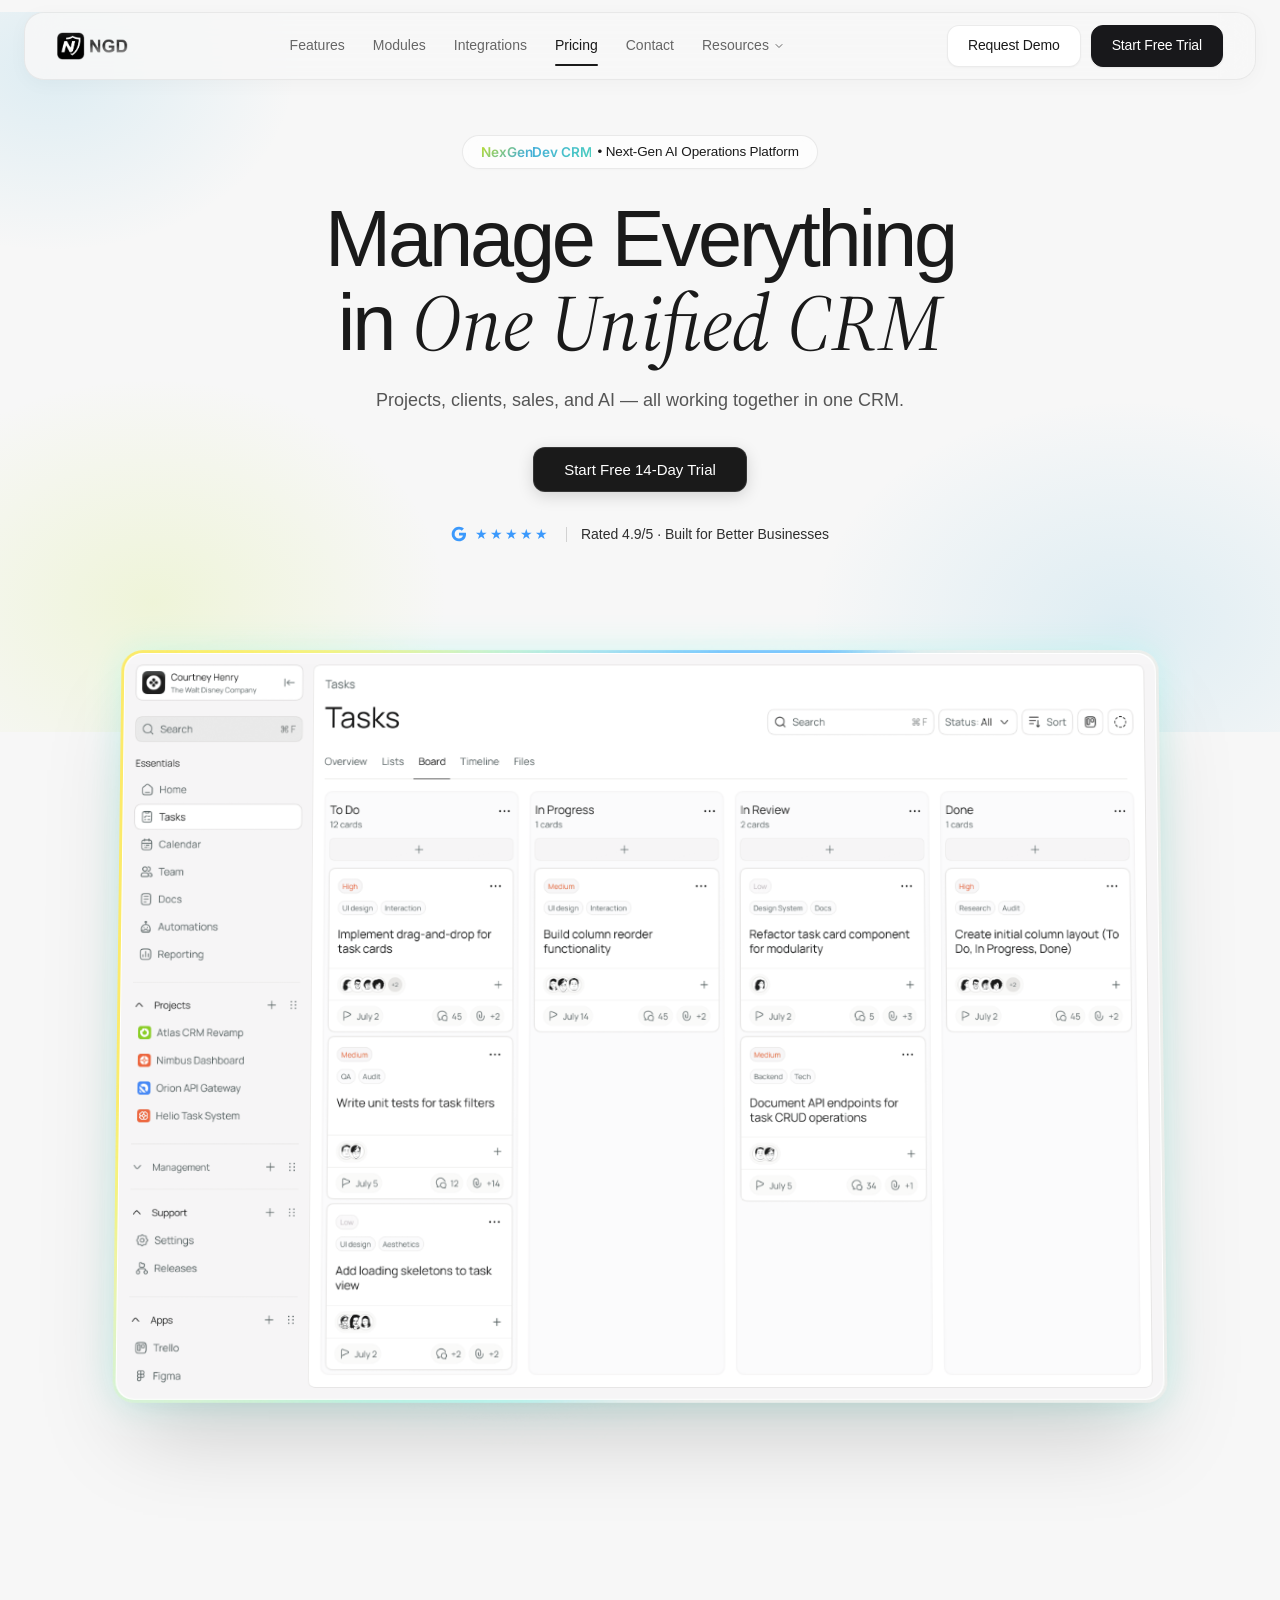
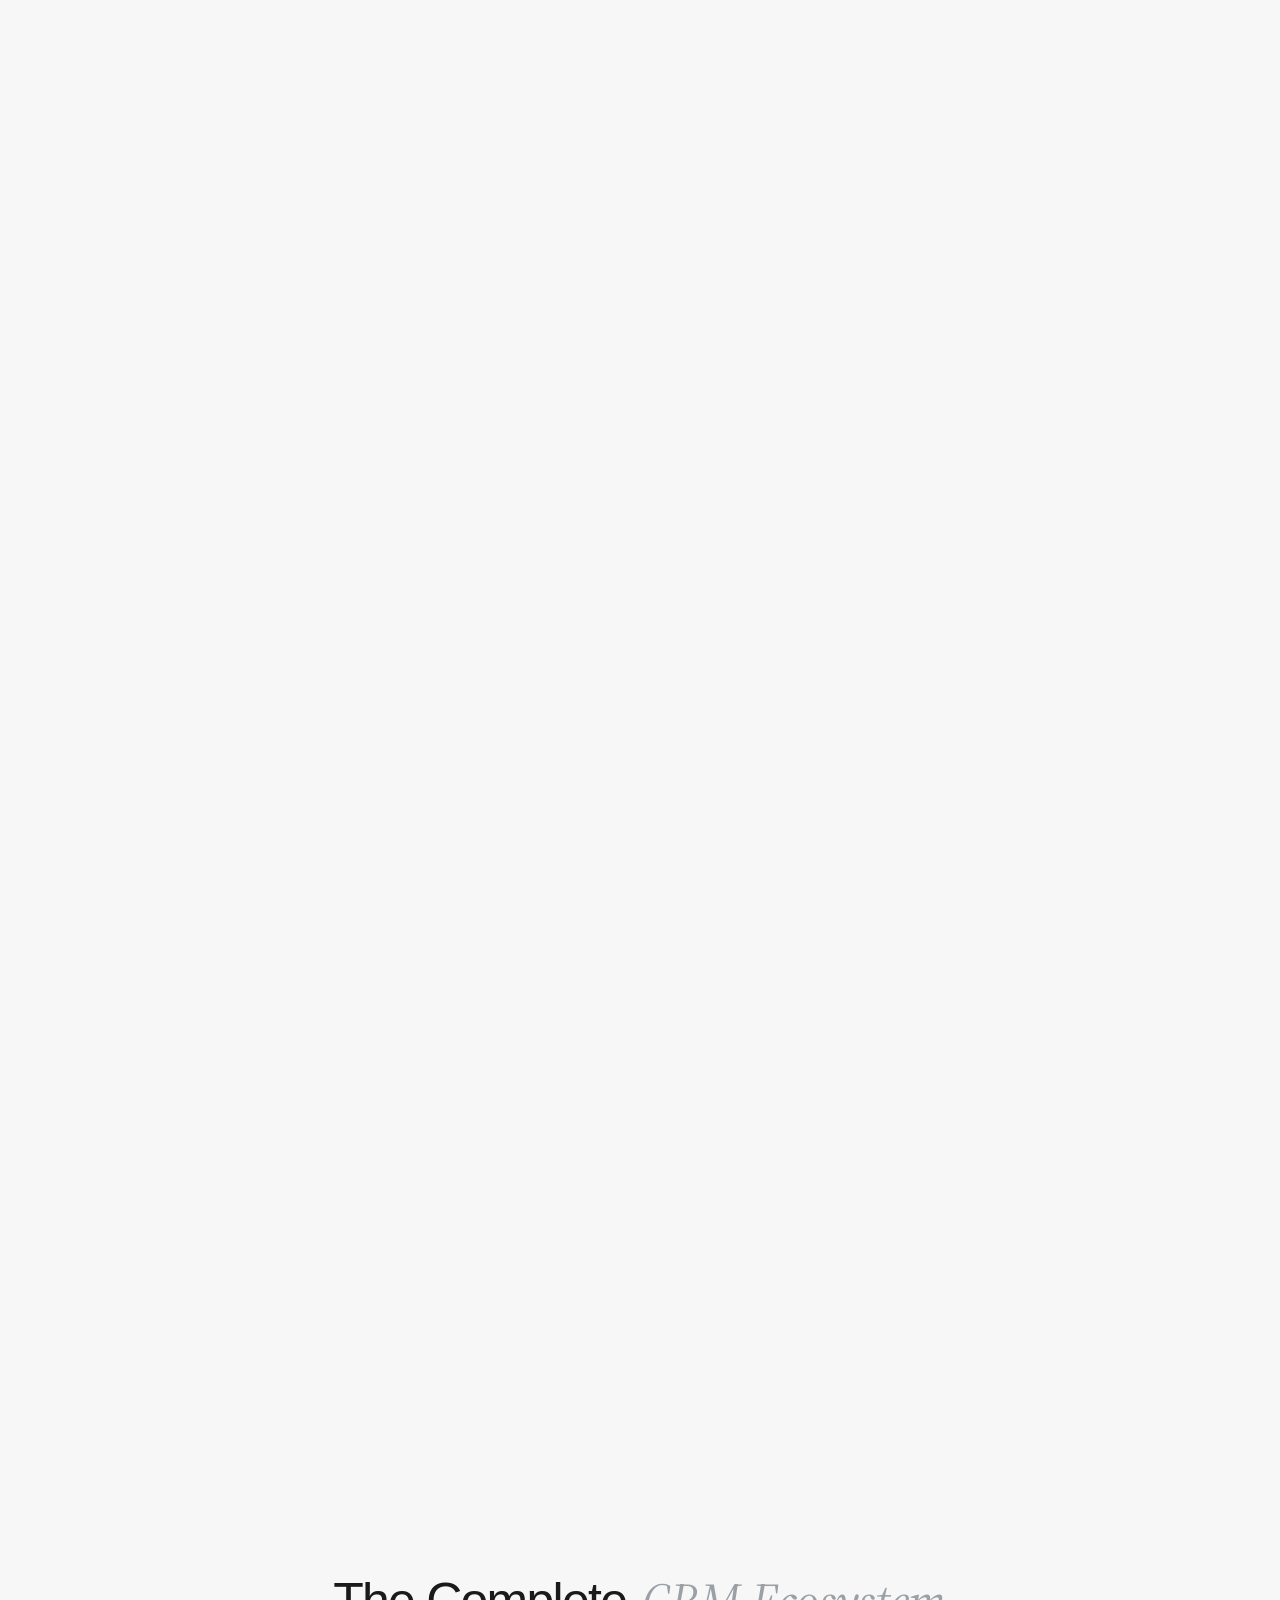
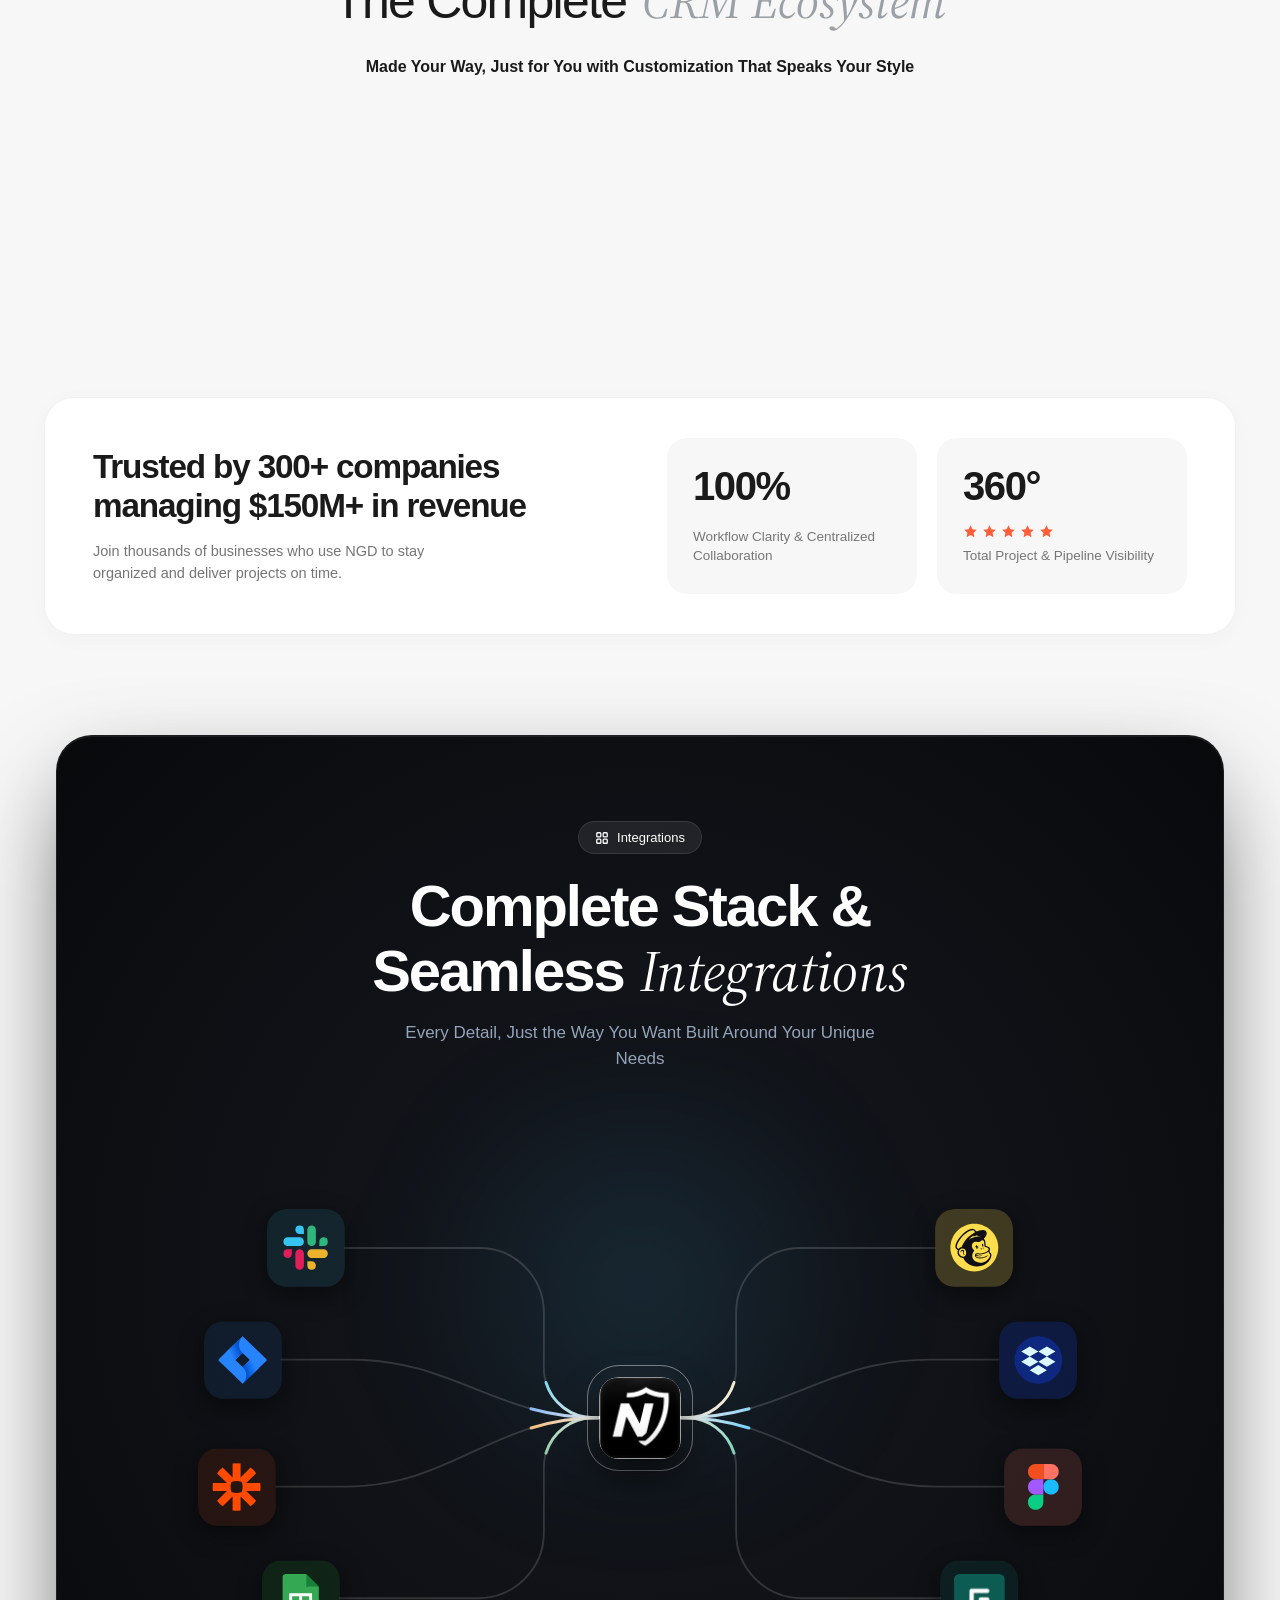
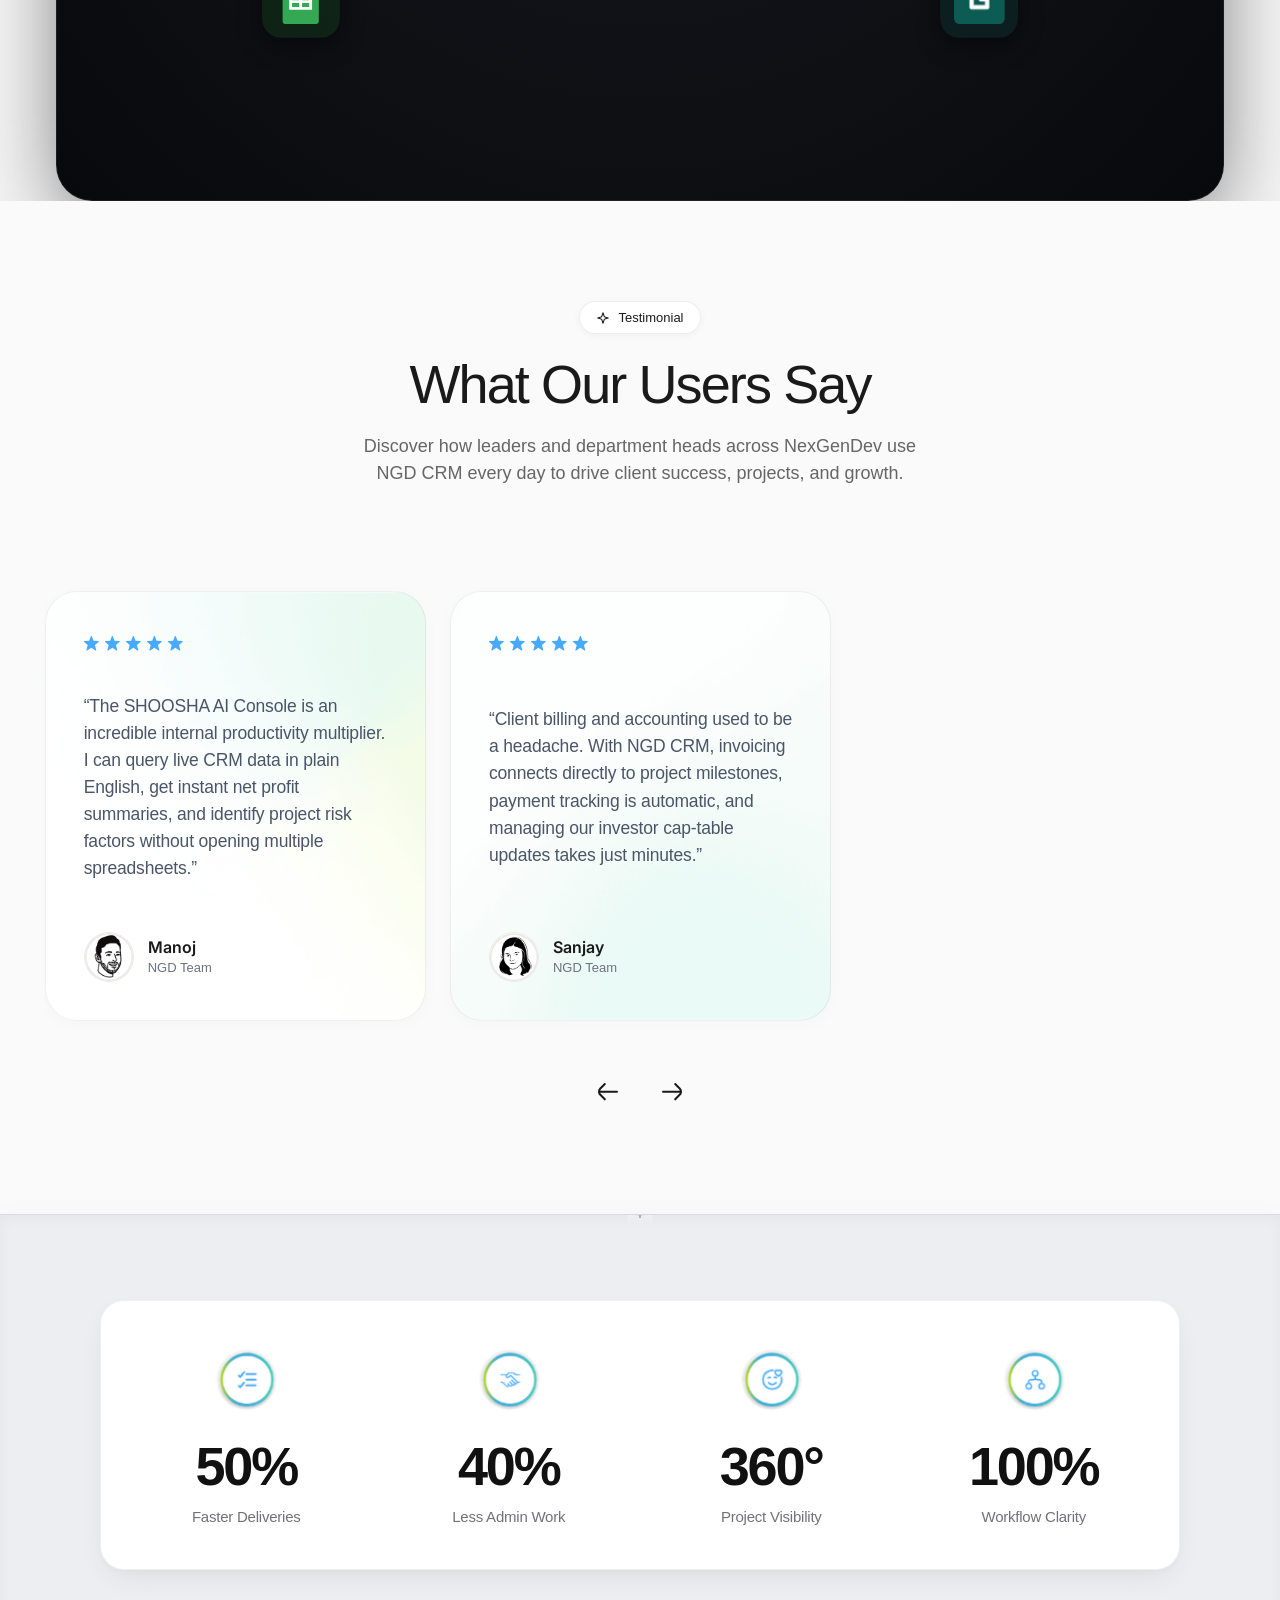
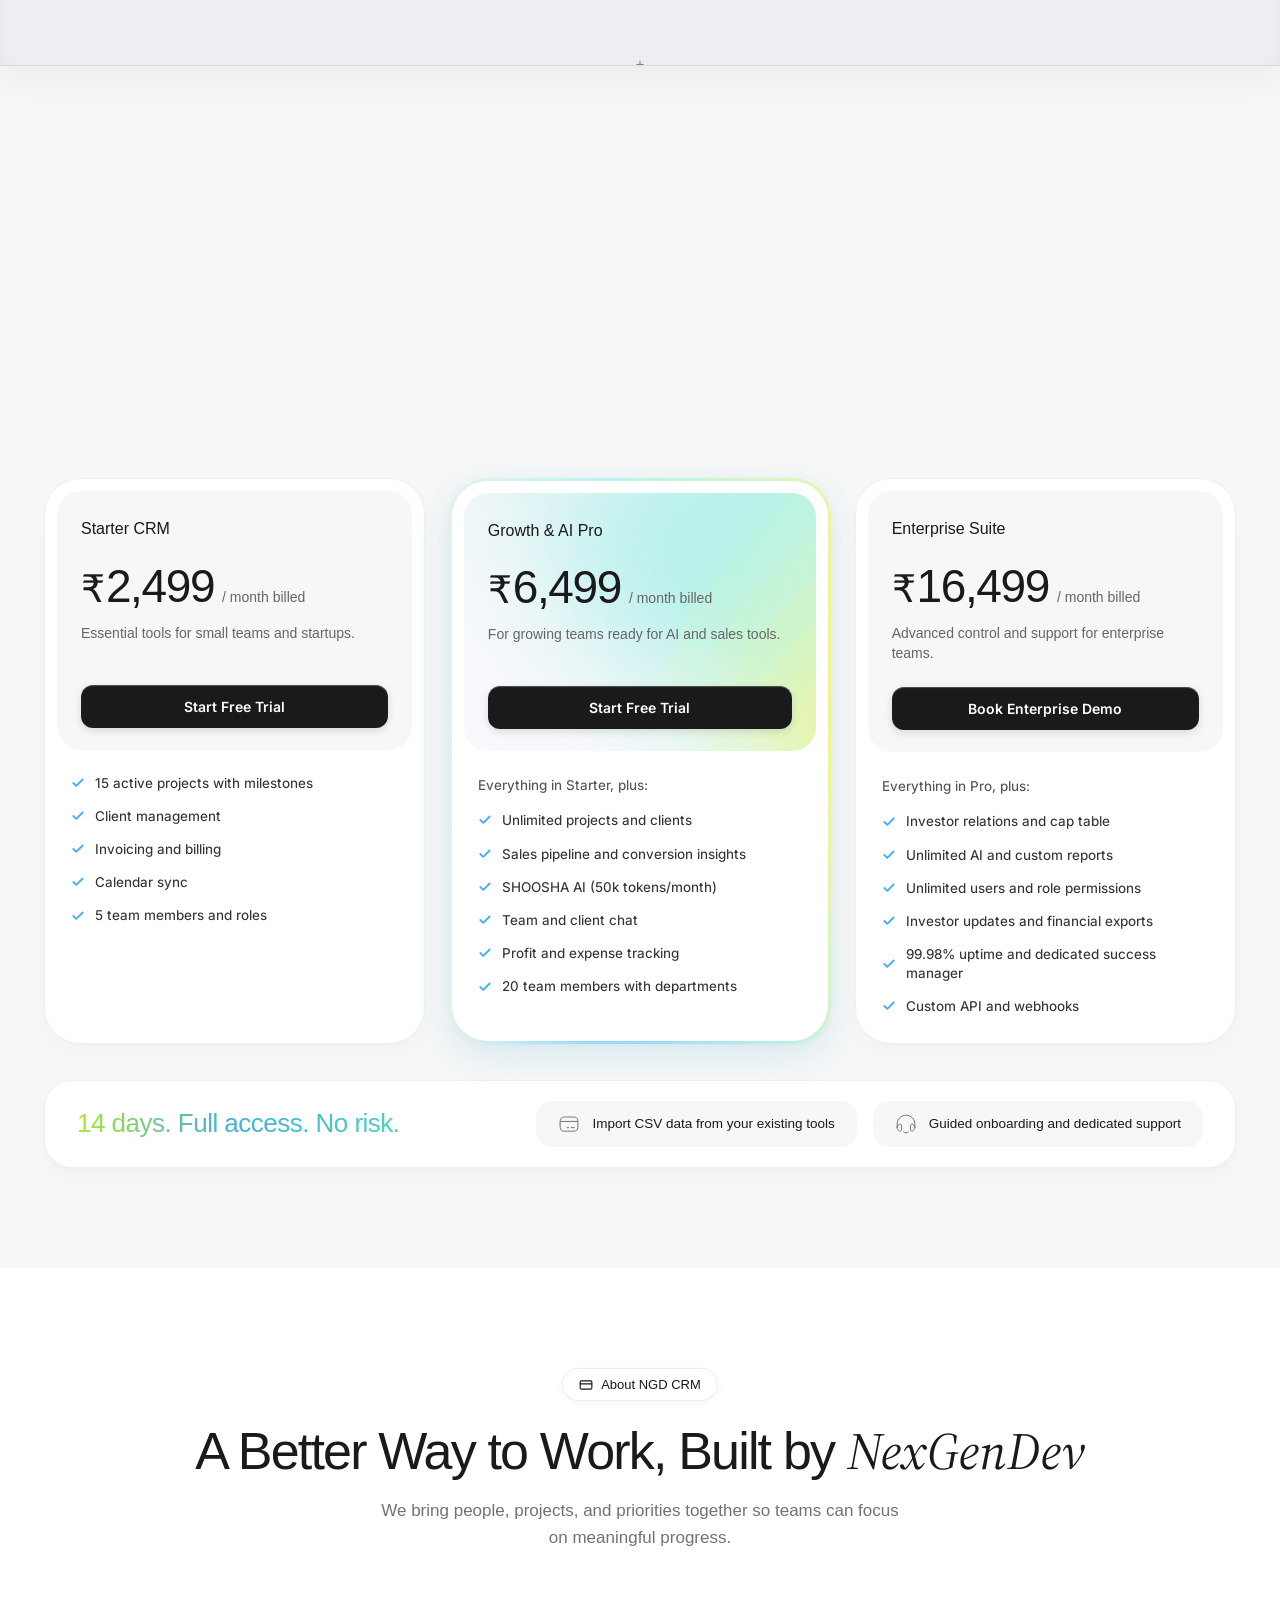
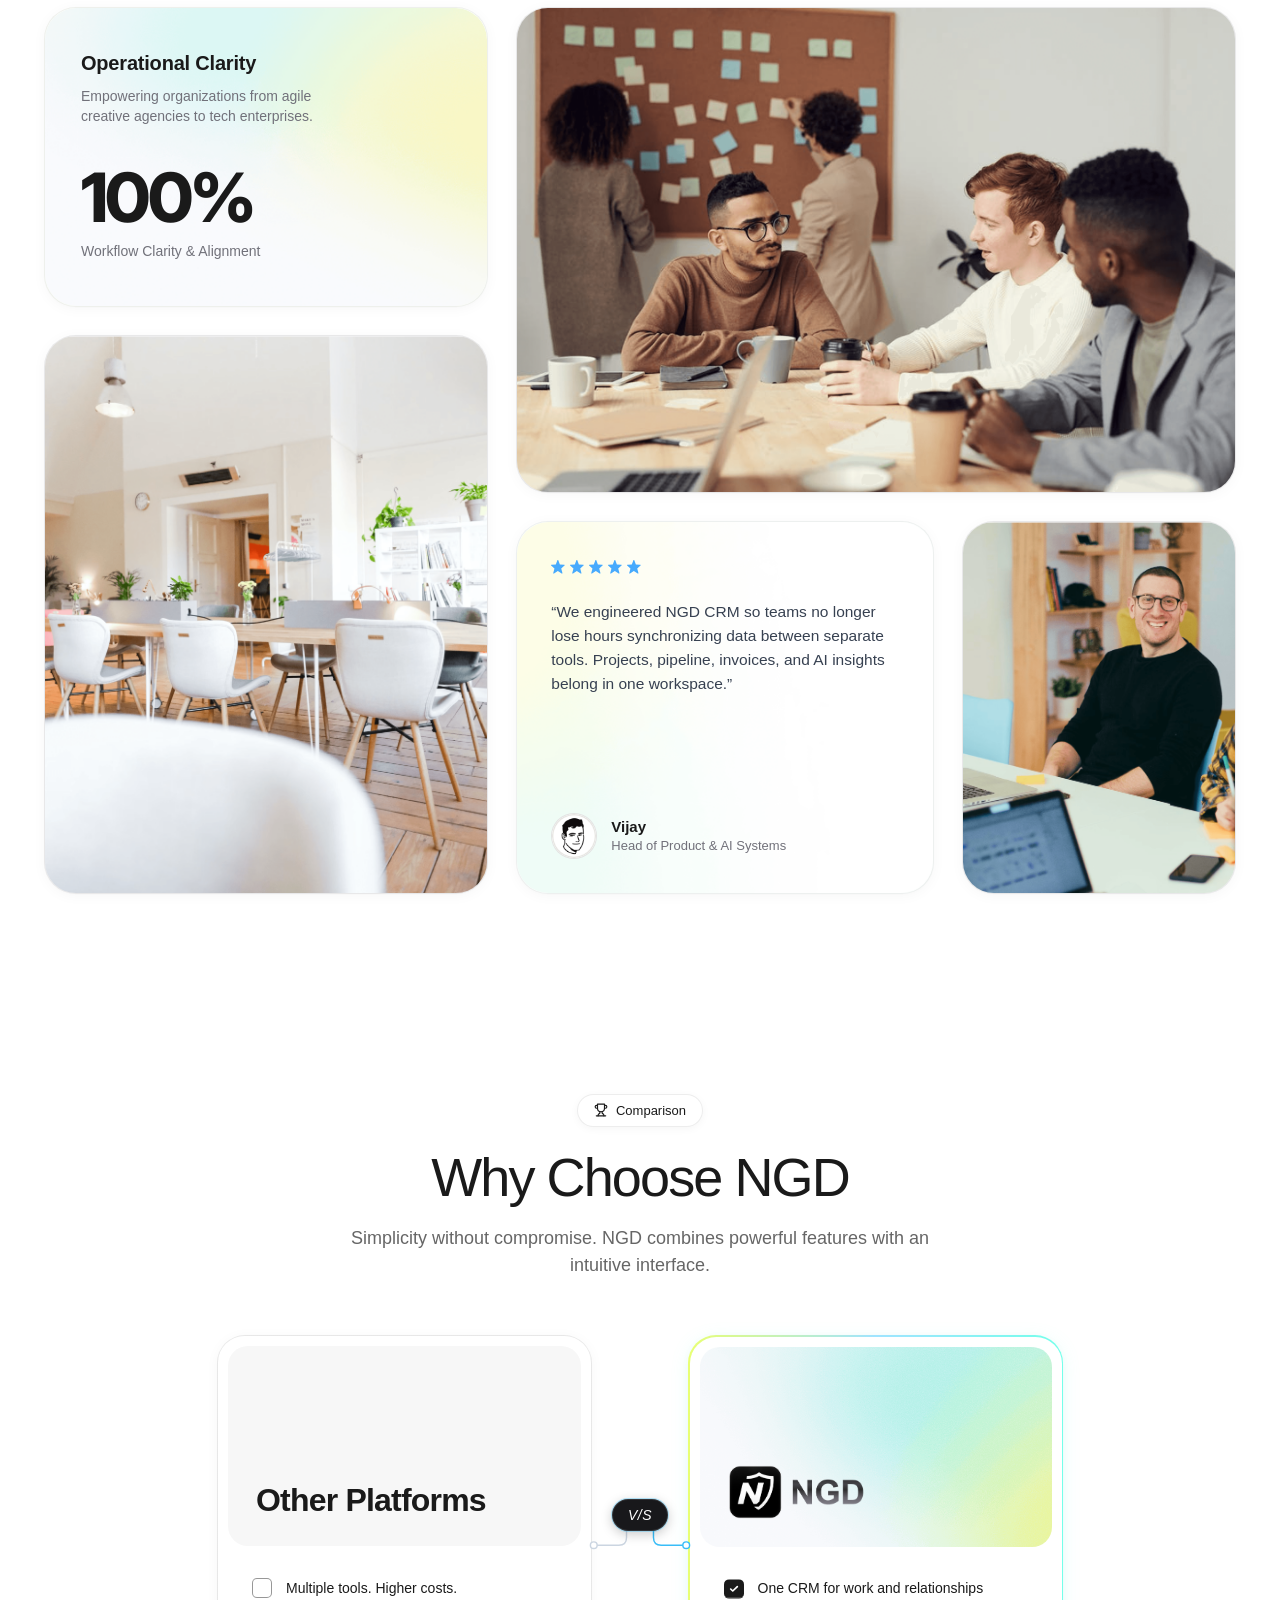
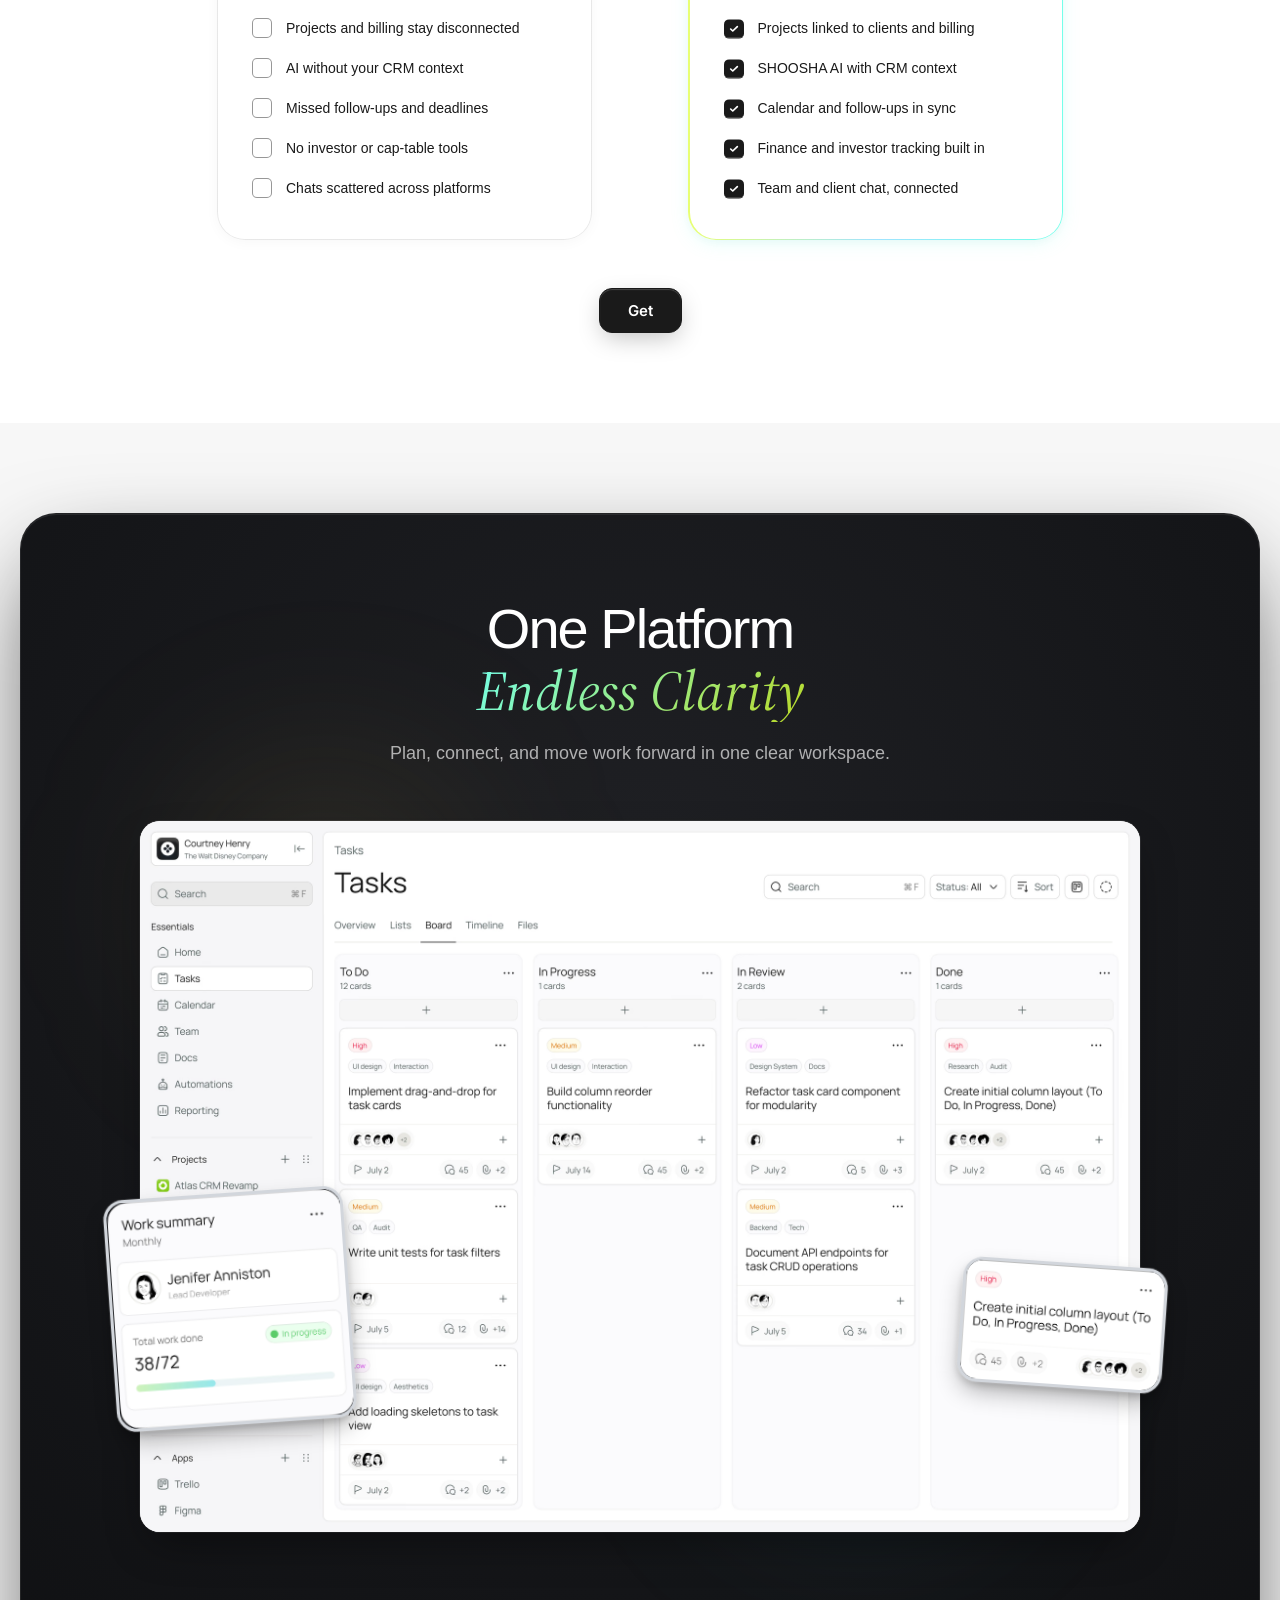
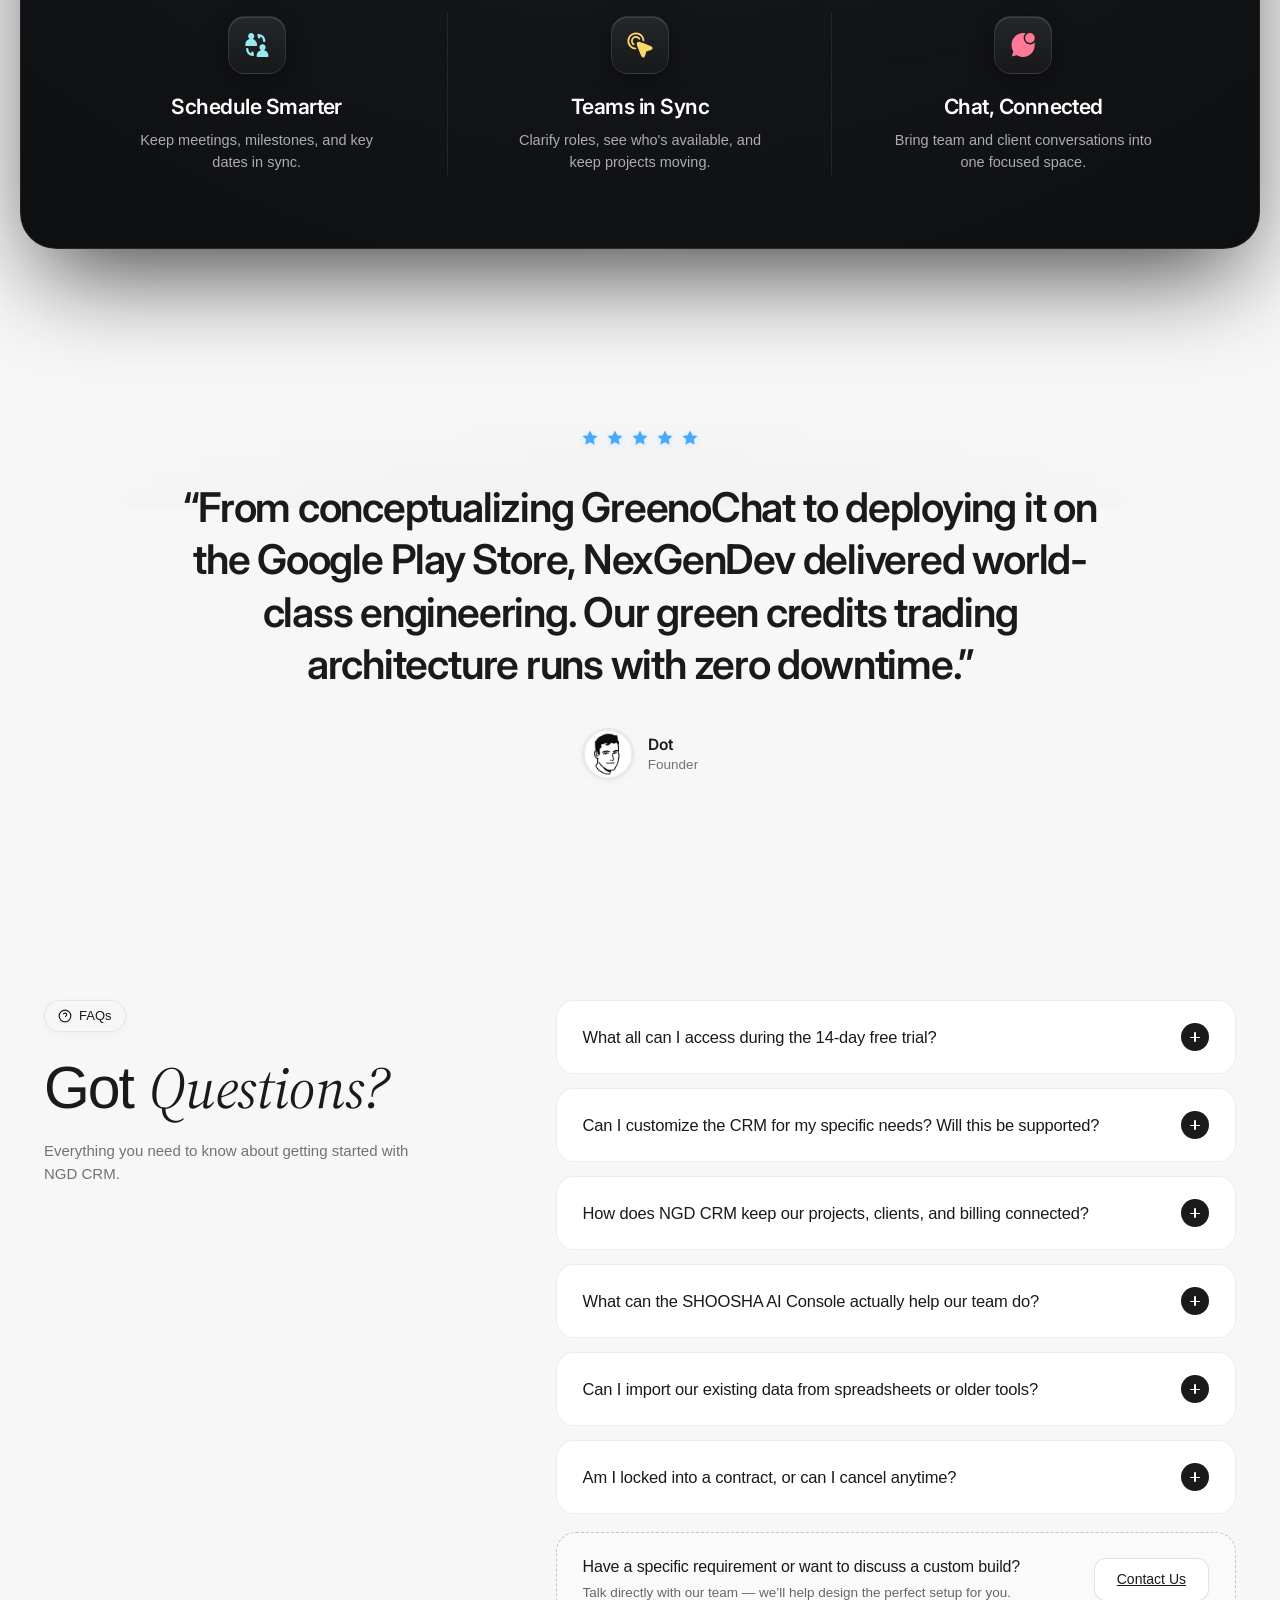
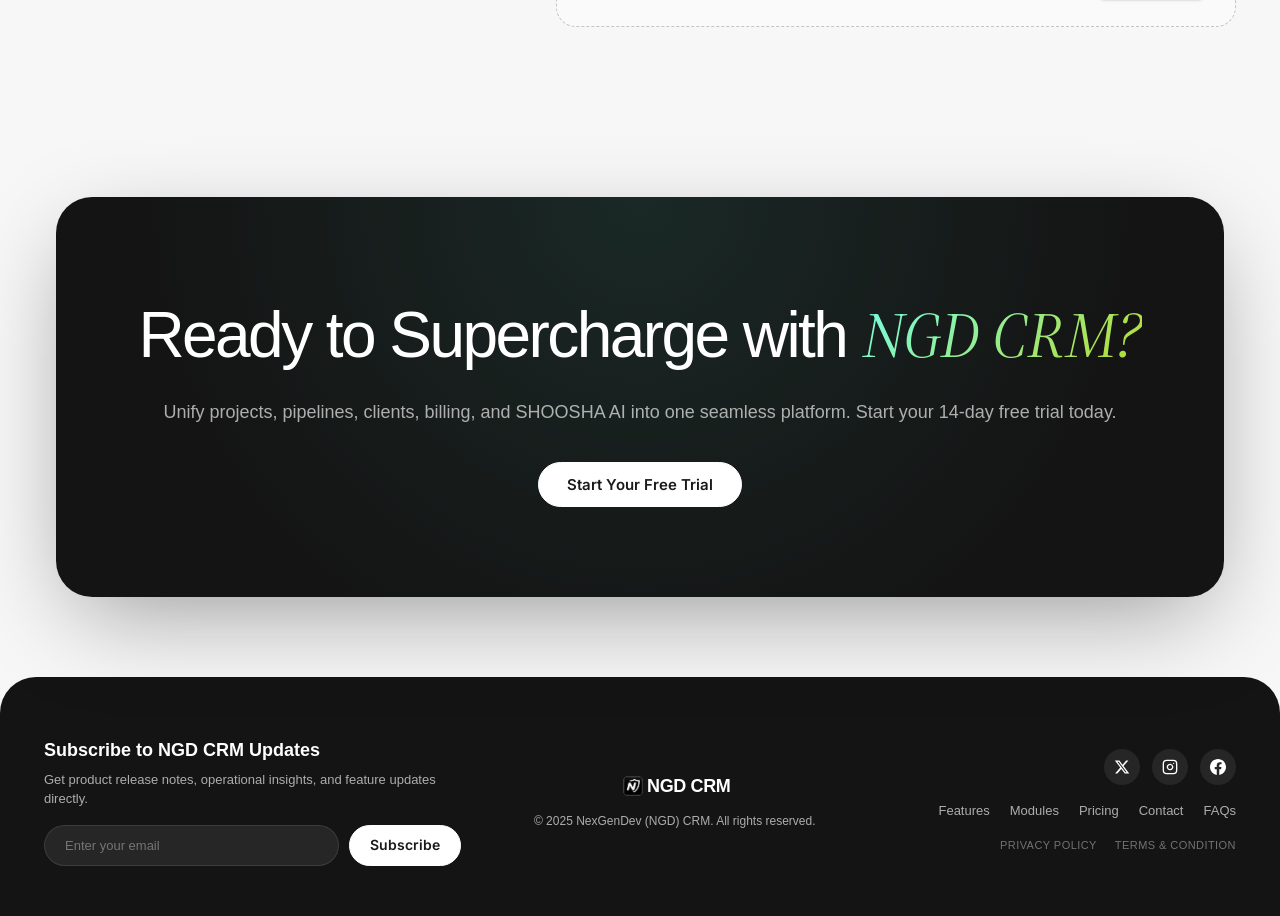
==== commit 785850ff: "Merge remote-tracking branch 'origin/crm-content-change'" ====
--- a/index.html
+++ b/index.html
@@ -175,7 +175,7 @@
               <span>★</span><span>★</span><span>★</span><span>★</span><span>★</span>
             </div>
             <span class="review-divider"></span>
-            <span class="reviews-text">Rated 4.9/5 by 25,000+ teams &amp; founders</span>
+            <span class="reviews-text">Rated 4.9/5 · Built for Better Businesses</span>
           </div>
         </div>
 
@@ -626,11 +626,11 @@
           </div>
           <div class="trust-banner-right">
             <div class="trust-stat-box">
-              <div class="trust-stat-value">300+</div>
-              <div class="trust-stat-label">Active companies running their operations on NGD CRM!</div>
+              <div class="trust-stat-value">100%</div>
+              <div class="trust-stat-label">Workflow Clarity &amp; Centralized Collaboration</div>
             </div>
             <div class="trust-stat-box">
-              <div class="trust-stat-value">4.9 / 5</div>
+              <div class="trust-stat-value">360°</div>
               <div class="trust-rating-group">
                 <div class="trust-stars-wrap">
                   <svg width="15" height="15" viewBox="0 0 24 24" fill="#FF5E3A">
@@ -654,7 +654,7 @@
                       points="12 2 15.09 8.26 22 9.27 17 14.14 18.18 21.02 12 17.77 5.82 21.02 7 14.14 2 9.27 8.91 8.26 12 2" />
                   </svg>
                 </div>
-                <div class="trust-stat-label">Verified Customer Satisfaction</div>
+                <div class="trust-stat-label">Total Project &amp; Pipeline Visibility</div>
               </div>
             </div>
           </div>
@@ -932,7 +932,7 @@
         <!-- Testimonials Carousel -->
         <div class="testimonial-carousel-wrap">
           <div class="testimonial-track" id="testimonialTrack">
-            <!-- Review 1: GreenoChat -->
+            <!-- Review 1: Divya -->
             <div class="testimonial-card card-bg-josh">
               <div class="card-stars">
                 <svg width="15" height="15" viewBox="0 0 14 14" fill="none">
@@ -965,16 +965,16 @@
                 progress percentages, milestone deadlines, and budget allocations in one dashboard ensures none of our
                 customer projects ever fall behind.”</p>
               <div class="test-author">
-                <img class="author-avatar" src="images/qjgDGZj1YLeh1AgbXWd8Goz4YUc.png" alt="Aravind" width="48"
+                <img class="author-avatar" src="images/qjgDGZj1YLeh1AgbXWd8Goz4YUc.png" alt="Divya" width="48"
                   height="48" loading="lazy">
                 <div class="author-details">
-                  <div class="author-name">Aravind</div>
-                  <div class="author-role">Lead Technical Project Manager, NexGenDev</div>
-                </div>
-              </div>
-            </div>
-
-            <!-- Review 2: Mayilon Tours -->
+                  <div class="author-name">Divya</div>
+                  <div class="author-role">NGD Team</div>
+                </div>
+              </div>
+            </div>
+
+            <!-- Review 2: Vijay -->
             <div class="testimonial-card card-bg-hana">
               <div class="card-stars">
                 <svg width="15" height="15" viewBox="0 0 14 14" fill="none">
@@ -1010,13 +1010,13 @@
                 <img class="author-avatar" src="images/1fHxy7FrfQZNjBF8KgZPTKquw.png" alt="Suresh Kumar" width="48"
                   height="48" loading="lazy">
                 <div class="author-details">
-                  <div class="author-name">Suresh Kumar</div>
-                  <div class="author-role">Head of Business Development &amp; Sales, NexGenDev</div>
-                </div>
-              </div>
-            </div>
-
-            <!-- Review 3: RUDSETI -->
+                  <div class="author-name">Vijay</div>
+                  <div class="author-role">NGD Team</div>
+                </div>
+              </div>
+            </div>
+
+            <!-- Review 3: Manoj -->
             <div class="testimonial-card card-bg-ahmed">
               <div class="card-stars">
                 <svg width="15" height="15" viewBox="0 0 14 14" fill="none">
@@ -1052,13 +1052,13 @@
                 <img class="author-avatar" src="images/WZtyRZuZuuhCm9Zo47Ue7DkCmsE.png" alt="Dr. M. Ramanathan"
                   width="48" height="48" loading="lazy">
                 <div class="author-details">
-                  <div class="author-name">Dr. M. Ramanathan</div>
-                  <div class="author-role">VP of Operations &amp; Strategy, NexGenDev</div>
-                </div>
-              </div>
-            </div>
-
-            <!-- Review 4: Oyil Photography -->
+                  <div class="author-name">Manoj</div>
+                  <div class="author-role">NGD Team</div>
+                </div>
+              </div>
+            </div>
+
+            <!-- Review 4: Sanjay -->
             <div class="testimonial-card card-bg-sophia">
               <div class="card-stars">
                 <svg width="15" height="15" viewBox="0 0 14 14" fill="none">
@@ -1094,13 +1094,13 @@
                 <img class="author-avatar" src="images/aYFQIaOtwzzZ6zhOatlybGiR1ro.png" alt="Karthik Raja" width="48"
                   height="48" loading="lazy">
                 <div class="author-details">
-                  <div class="author-name">Karthik Raja</div>
-                  <div class="author-role">Finance &amp; Accounts Director, NexGenDev</div>
-                </div>
-              </div>
-            </div>
-
-            <!-- Review 5: AI CRM Client -->
+                  <div class="author-name">Sanjay</div>
+                  <div class="author-role">NGD Team</div>
+                </div>
+              </div>
+            </div>
+
+            <!-- Review 5: Jeyanthi -->
             <div class="testimonial-card card-bg-leo">
               <div class="card-stars">
                 <svg width="15" height="15" viewBox="0 0 14 14" fill="none">
@@ -1133,11 +1133,51 @@
                 engineers, designers, and clients communicate in dedicated channels with priority filters, keeping all
                 project conversations organized.”</p>
               <div class="test-author">
-                <img class="author-avatar" src="images/6kO1dlRzsKwsWaTOcLkg6PMHUes.png" alt="Pooja Verma" width="48"
+                <img class="author-avatar" src="images/6kO1dlRzsKwsWaTOcLkg6PMHUes.png" alt="Jeyanthi" width="48"
                   height="48" loading="lazy">
                 <div class="author-details">
-                  <div class="author-name">Pooja Verma</div>
-                  <div class="author-role">Engineering Team Lead, NexGenDev</div>
+                  <div class="author-name">Jeyanthi</div>
+                  <div class="author-role">NGD Team</div>
+                </div>
+              </div>
+            </div>
+
+            <!-- Review 6: NGD Team Member -->
+            <div class="testimonial-card card-bg-josh">
+              <div class="card-stars">
+                <svg width="15" height="15" viewBox="0 0 14 14" fill="none">
+                  <path
+                    d="M6.843 0C7.05 0 7.236 0.128 7.31 0.322L8.885 4.448L13.209 4.659C13.413 4.669 13.59 4.801 13.657 4.994C13.725 5.187 13.668 5.401 13.515 5.535L10.224 8.424L11.433 13.057C11.486 13.259 11.408 13.473 11.237 13.593C11.066 13.714 10.838 13.715 10.666 13.597L6.843 10.973L3.02 13.597C2.847 13.715 2.62 13.713 2.449 13.593C2.278 13.474 2.2 13.26 2.252 13.058L3.462 8.424L0.171 5.535C0.017 5.401 -0.039 5.187 0.028 4.994C0.095 4.801 0.273 4.669 0.476 4.659L4.801 4.447L6.375 0.322C6.449 0.128 6.635 0 6.843 0Z"
+                    fill="#47AAFD" />
+                </svg>
+                <svg width="15" height="15" viewBox="0 0 14 14" fill="none">
+                  <path
+                    d="M6.843 0C7.05 0 7.236 0.128 7.31 0.322L8.885 4.448L13.209 4.659C13.413 4.669 13.59 4.801 13.657 4.994C13.725 5.187 13.668 5.401 13.515 5.535L10.224 8.424L11.433 13.057C11.486 13.259 11.408 13.473 11.237 13.593C11.066 13.714 10.838 13.715 10.666 13.597L6.843 10.973L3.02 13.597C2.847 13.715 2.62 13.713 2.449 13.593C2.278 13.474 2.2 13.26 2.252 13.058L3.462 8.424L0.171 5.535C0.017 5.401 -0.039 5.187 0.028 4.994C0.095 4.801 0.273 4.669 0.476 4.659L4.801 4.447L6.375 0.322C6.449 0.128 6.635 0 6.843 0Z"
+                    fill="#47AAFD" />
+                </svg>
+                <svg width="15" height="15" viewBox="0 0 14 14" fill="none">
+                  <path
+                    d="M6.843 0C7.05 0 7.236 0.128 7.31 0.322L8.885 4.448L13.209 4.659C13.413 4.669 13.59 4.801 13.657 4.994C13.725 5.187 13.668 5.401 13.515 5.535L10.224 8.424L11.433 13.057C11.486 13.259 11.408 13.473 11.237 13.593C11.066 13.714 10.838 13.715 10.666 13.597L6.843 10.973L3.02 13.597C2.847 13.715 2.62 13.713 2.449 13.593C2.278 13.474 2.2 13.26 2.252 13.058L3.462 8.424L0.171 5.535C0.017 5.401 -0.039 5.187 0.028 4.994C0.095 4.801 0.273 4.669 0.476 4.659L4.801 4.447L6.375 0.322C6.449 0.128 6.635 0 6.843 0Z"
+                    fill="#47AAFD" />
+                </svg>
+                <svg width="15" height="15" viewBox="0 0 14 14" fill="none">
+                  <path
+                    d="M6.843 0C7.05 0 7.236 0.128 7.31 0.322L8.885 4.448L13.209 4.659C13.413 4.669 13.59 4.801 13.657 4.994C13.725 5.187 13.668 5.401 13.515 5.535L10.224 8.424L11.433 13.057C11.486 13.259 11.408 13.473 11.237 13.593C11.066 13.714 10.838 13.715 10.666 13.597L6.843 10.973L3.02 13.597C2.847 13.715 2.62 13.713 2.449 13.593C2.278 13.474 2.2 13.26 2.252 13.058L3.462 8.424L0.171 5.535C0.017 5.401 -0.039 5.187 0.028 4.994C0.095 4.801 0.273 4.669 0.476 4.659L4.801 4.447L6.375 0.322C6.449 0.128 6.635 0 6.843 0Z"
+                    fill="#47AAFD" />
+                </svg>
+                <svg width="15" height="15" viewBox="0 0 14 14" fill="none">
+                  <path
+                    d="M6.843 0C7.05 0 7.236 0.128 7.31 0.322L8.885 4.448L13.209 4.659C13.413 4.669 13.59 4.801 13.657 4.994C13.725 5.187 13.668 5.401 13.515 5.535L10.224 8.424L11.433 13.057C11.486 13.259 11.408 13.473 11.237 13.593C11.066 13.714 10.838 13.715 10.666 13.597L6.843 10.973L3.02 13.597C2.847 13.715 2.62 13.713 2.449 13.593C2.278 13.474 2.2 13.26 2.252 13.058L3.462 8.424L0.171 5.535C0.017 5.401 -0.039 5.187 0.028 4.994C0.095 4.801 0.273 4.669 0.476 4.659L4.801 4.447L6.375 0.322C6.449 0.128 6.635 0 6.843 0Z"
+                    fill="#47AAFD" />
+                </svg>
+              </div>
+              <p class="test-quote">“The built-in chat and department hierarchy have made cross-team collaboration seamless. Our engineers, designers, and other team members can communicate in dedicated channels, while priority filters keep conversations organized and help us focus on what matters most.”</p>
+              <div class="test-author">
+                <img class="author-avatar" src="images/1t9lGpQ6o3H9Va5b621MvwMEesc.png" alt="NGD Team Member" width="48"
+                  height="48" loading="lazy">
+                <div class="author-details">
+                  <div class="author-name">NGD Team Member</div>
+                  <div class="author-role">NGD Team</div>
                 </div>
               </div>
             </div>
@@ -1161,40 +1201,40 @@
       <div class="stats-divider-mark mark-top">+</div>
       <div class="container">
         <div class="stats-grid">
-          <!-- Stat 1: Delivered Projects -->
+          <!-- Stat 1: Faster Deliveries -->
           <div class="stat-item">
             <div class="stat-icon-wrap">
-              <img src="images/stat-tasks.png" alt="Projects completed icon" width="72" height="72">
-            </div>
-            <div class="stat-number" data-target="300" data-suffix="+">300+</div>
-            <div class="stat-label">Companies Onboarded</div>
-          </div>
-
-          <!-- Stat 2: Faster Delivery -->
+              <img src="images/stat-tasks.png" alt="Faster Deliveries" width="72" height="72">
+            </div>
+            <div class="stat-number" data-target="50" data-suffix="%">50%</div>
+            <div class="stat-label">Faster Deliveries</div>
+          </div>
+
+          <!-- Stat 2: Less Admin Work -->
           <div class="stat-item">
             <div class="stat-icon-wrap">
-              <img src="images/stat-teams.png" alt="Delivery acceleration icon" width="72" height="72">
-            </div>
-            <div class="stat-number" data-target="45" data-suffix="%">45%</div>
-            <div class="stat-label">Faster Project Delivery</div>
-          </div>
-
-          <!-- Stat 3: User satisfaction -->
+              <img src="images/stat-teams.png" alt="Less Admin Work" width="72" height="72">
+            </div>
+            <div class="stat-number" data-target="40" data-suffix="%">40%</div>
+            <div class="stat-label">Less Admin Work</div>
+          </div>
+
+          <!-- Stat 3: Project Visibility -->
           <div class="stat-item">
             <div class="stat-icon-wrap">
-              <img src="images/stat-satisfaction.png" alt="User satisfaction icon" width="72" height="72">
-            </div>
-            <div class="stat-number" data-target="98" data-suffix="%">98%</div>
-            <div class="stat-label">Customer Satisfaction</div>
-          </div>
-
-          <!-- Stat 4: Integrations -->
+              <img src="images/stat-satisfaction.png" alt="Project Visibility" width="72" height="72">
+            </div>
+            <div class="stat-number" data-target="360" data-suffix="°">360°</div>
+            <div class="stat-label">Project Visibility</div>
+          </div>
+
+          <!-- Stat 4: Workflow Clarity -->
           <div class="stat-item">
             <div class="stat-icon-wrap">
-              <img src="images/stat-integrations.png" alt="Integrations icon" width="72" height="72">
-            </div>
-            <div class="stat-number" data-target="100" data-suffix="+">100+</div>
-            <div class="stat-label">API Endpoints &amp; Tools</div>
+              <img src="images/stat-integrations.png" alt="Workflow Clarity" width="72" height="72">
+            </div>
+            <div class="stat-number" data-target="100" data-suffix="%">100%</div>
+            <div class="stat-label">Workflow Clarity</div>
           </div>
         </div>
       </div>
@@ -1242,7 +1282,7 @@
               <div class="plan-header header-starter">
                 <div class="plan-name">Starter CRM</div>
                 <div class="plan-price">
-                  <span class="currency">$</span><span class="amount" data-monthly="29" data-yearly="24">29</span>
+                  <span class="currency">₹</span><span class="amount" data-monthly="2,499" data-yearly="1,999">2,499</span>
                   <span class="period">/ month billed</span>
                 </div>
                 <p class="plan-desc">Essential tools for small teams and startups.</p>
@@ -1296,7 +1336,7 @@
               <div class="plan-header header-pro">
                 <div class="plan-name">Growth &amp; AI Pro</div>
                 <div class="plan-price">
-                  <span class="currency">$</span><span class="amount" data-monthly="79" data-yearly="64">79</span>
+                  <span class="currency">₹</span><span class="amount" data-monthly="6,499" data-yearly="5,199">6,499</span>
                   <span class="period">/ month billed</span>
                 </div>
                 <p class="plan-desc">For growing teams ready for AI and sales tools.</p>
@@ -1358,7 +1398,7 @@
               <div class="plan-header header-enterprise">
                 <div class="plan-name">Enterprise Suite</div>
                 <div class="plan-price">
-                  <span class="currency">$</span><span class="amount" data-monthly="199" data-yearly="159">199</span>
+                  <span class="currency">₹</span><span class="amount" data-monthly="16,499" data-yearly="12,999">16,499</span>
                   <span class="period">/ month billed</span>
                 </div>
                 <p class="plan-desc">Advanced control and support for enterprise teams.</p>
@@ -1468,8 +1508,8 @@
                 </p>
               </div>
               <div class="about-stat-body">
-                <div class="about-stat-number">300+</div>
-                <div class="about-stat-label">Companies running on NGD CRM</div>
+                <div class="about-stat-number">100%</div>
+                <div class="about-stat-label">Workflow Clarity &amp; Alignment</div>
               </div>
             </div>
 
@@ -1529,10 +1569,10 @@
                   </p>
                   <div class="about-author">
                     <div class="about-author-avatar-wrap">
-                      <img class="about-author-avatar" src="images/6kO1dlRzsKwsWaTOcLkg6PMHUes.png" alt="Vj">
+                      <img class="about-author-avatar" src="images/6kO1dlRzsKwsWaTOcLkg6PMHUes.png" alt="Vijay">
                     </div>
                     <div class="about-author-meta">
-                      <div class="about-author-name">Vj</div>
+                      <div class="about-author-name">Vijay</div>
                       <div class="about-author-role">Head of Product &amp; AI Systems</div>
                     </div>
                   </div>
@@ -1795,11 +1835,11 @@
         <!-- Author with authentic avatar -->
         <div class="spotlight-author">
           <div class="spotlight-avatar-wrap">
-            <img src="images/6kO1dlRzsKwsWaTOcLkg6PMHUes.png" alt="Aravind" class="spotlight-avatar-img">
+            <img src="images/6kO1dlRzsKwsWaTOcLkg6PMHUes.png" alt="Dot" class="spotlight-avatar-img">
           </div>
           <div class="spotlight-author-info">
-            <div class="spotlight-author-name">Aravind</div>
-            <div class="spotlight-author-role">Founder, GreenoChat (Google Play Store)</div>
+            <div class="spotlight-author-name">Dot</div>
+            <div class="spotlight-author-role">Founder</div>
           </div>
         </div>
       </div>
@@ -1830,10 +1870,10 @@
           <!-- Right Column: Accordion List -->
           <div class="faq-right">
             <div class="accordion-list">
-              <!-- Item 1 -->
+              <!-- Item 1: 14-Day Free Trial Access -->
               <div class="accordion-item">
                 <button class="accordion-header" type="button" aria-expanded="false">
-                  <span class="accordion-title">What key features and modules does NGD CRM include?</span>
+                  <span class="accordion-title">What all can I access during the 14-day free trial?</span>
                   <span class="accordion-icon" aria-hidden="true"></span>
                 </button>
                 <div class="accordion-body">
@@ -1845,10 +1885,10 @@
                 </div>
               </div>
 
-              <!-- Item 2 -->
+              <!-- Item 2: Customization & Support -->
               <div class="accordion-item">
                 <button class="accordion-header" type="button" aria-expanded="false">
-                  <span class="accordion-title">How does Project Management link with Clients and Invoicing?</span>
+                  <span class="accordion-title">Can I customize the CRM for my specific needs? Will this be supported?</span>
                   <span class="accordion-icon" aria-hidden="true"></span>
                 </button>
                 <div class="accordion-body">
@@ -1860,10 +1900,10 @@
                 </div>
               </div>
 
-              <!-- Item 3 -->
+              <!-- Item 3: Project, Client & Invoicing Connection -->
               <div class="accordion-item">
                 <button class="accordion-header" type="button" aria-expanded="false">
-                  <span class="accordion-title">What can the SHOOSHA AI Console do?</span>
+                  <span class="accordion-title">How does NGD CRM keep our projects, clients, and billing connected?</span>
                   <span class="accordion-icon" aria-hidden="true"></span>
                 </button>
                 <div class="accordion-body">
@@ -1875,10 +1915,10 @@
                 </div>
               </div>
 
-              <!-- Item 4 -->
+              <!-- Item 4: SHOOSHA AI Console -->
               <div class="accordion-item">
                 <button class="accordion-header" type="button" aria-expanded="false">
-                  <span class="accordion-title">How does event scheduling sync with the dashboard?</span>
+                  <span class="accordion-title">What can the SHOOSHA AI Console actually help our team do?</span>
                   <span class="accordion-icon" aria-hidden="true"></span>
                 </button>
                 <div class="accordion-body">
@@ -1890,10 +1930,10 @@
                 </div>
               </div>
 
-              <!-- Item 5 -->
+              <!-- Item 5: Data Migration -->
               <div class="accordion-item">
                 <button class="accordion-header" type="button" aria-expanded="false">
-                  <span class="accordion-title">Can I track company finances and investor equity cap-tables?</span>
+                  <span class="accordion-title">Can I import our existing data from spreadsheets or older tools?</span>
                   <span class="accordion-icon" aria-hidden="true"></span>
                 </button>
                 <div class="accordion-body">
@@ -1905,10 +1945,10 @@
                 </div>
               </div>
 
-              <!-- Item 6 -->
+              <!-- Item 6: Flexibility & Cancellation -->
               <div class="accordion-item">
                 <button class="accordion-header" type="button" aria-expanded="false">
-                  <span class="accordion-title">Can I import existing data from spreadsheets or other CRMs?</span>
+                  <span class="accordion-title">Am I locked into a contract, or can I cancel anytime?</span>
                   <span class="accordion-icon" aria-hidden="true"></span>
                 </button>
                 <div class="accordion-body">
@@ -1923,8 +1963,8 @@
               <!-- Item 7: Dashed Contact Card -->
               <div class="faq-contact-card">
                 <div class="fcc-left">
-                  <div class="fcc-title">Need a tailored demo or customized enterprise deployment?</div>
-                  <div class="fcc-sub">Talk directly with our solutions engineering team!</div>
+                  <div class="fcc-title">Have a specific requirement or want to discuss a custom build?</div>
+                  <div class="fcc-sub">Talk directly with our team — we’ll help design the perfect setup for you.</div>
                 </div>
                 <a href="contact.html" class="faq-contact-btn">Contact Us</a>
               </div>
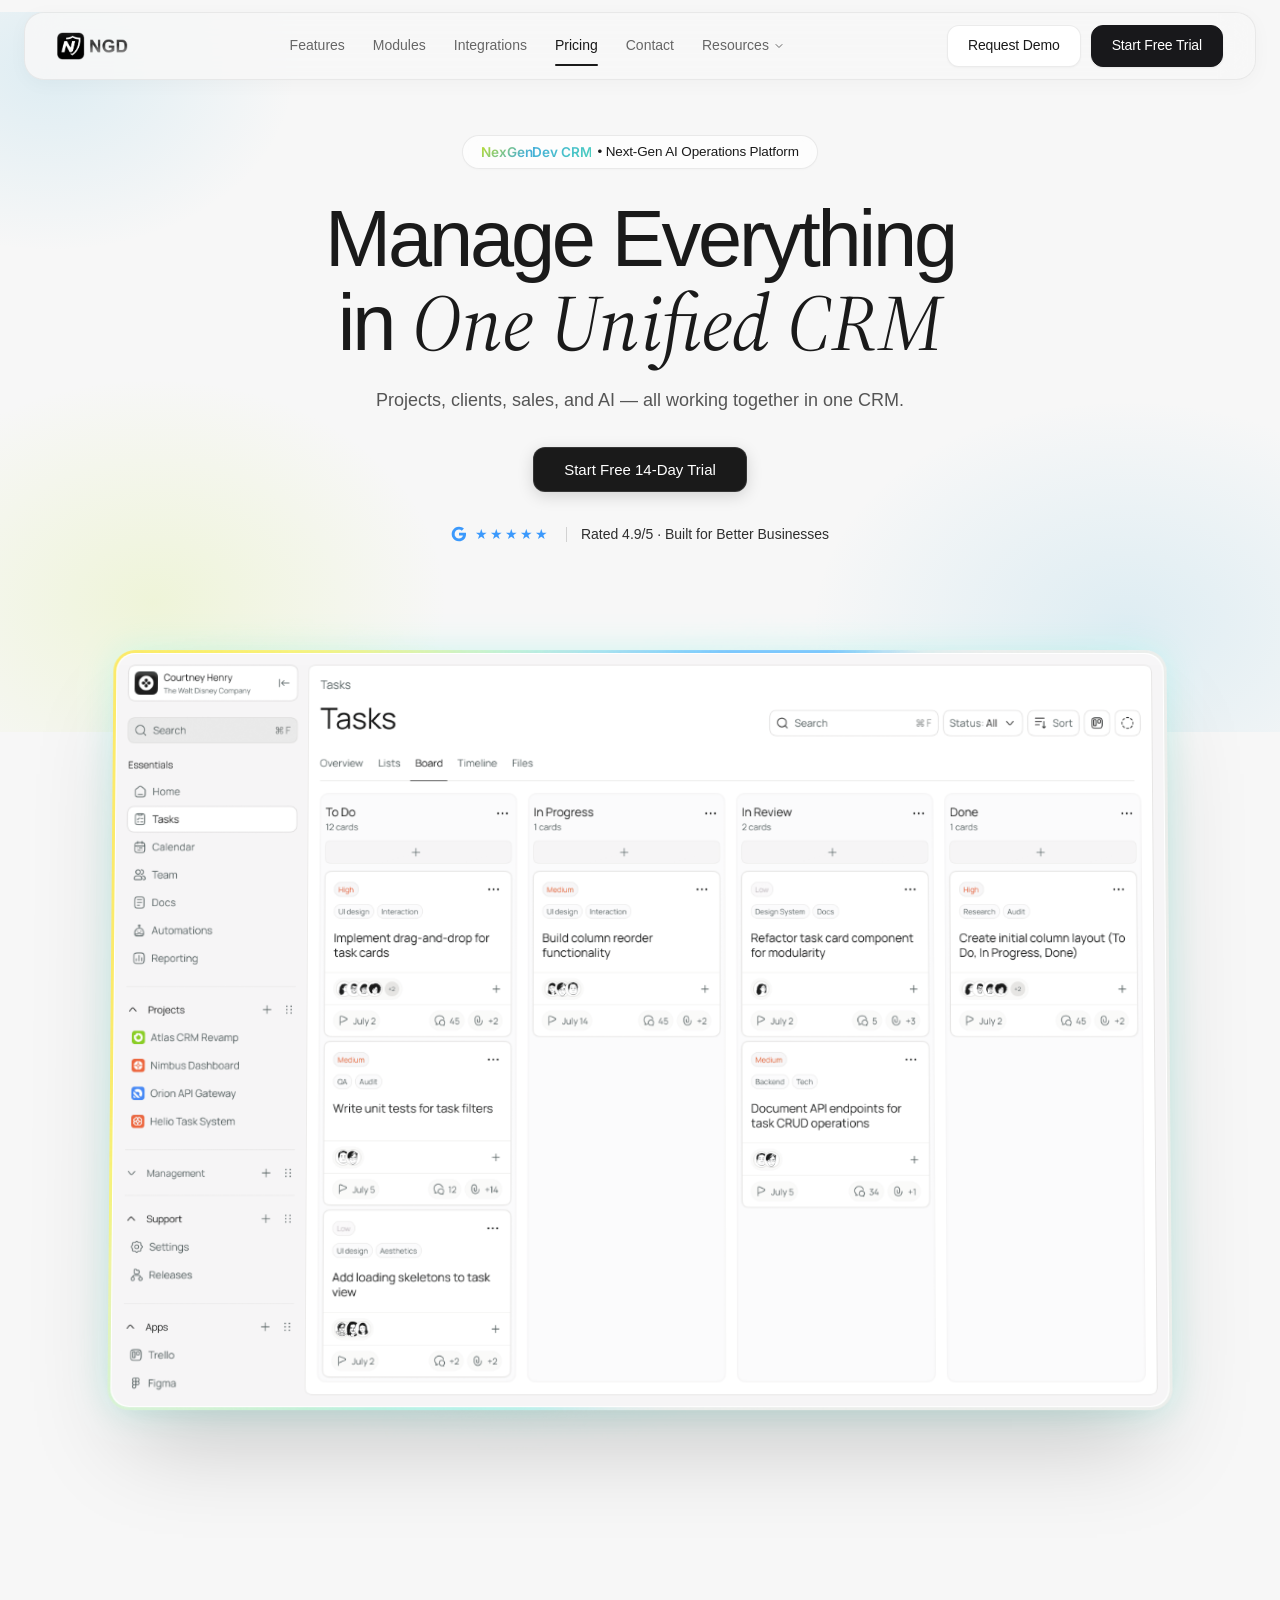
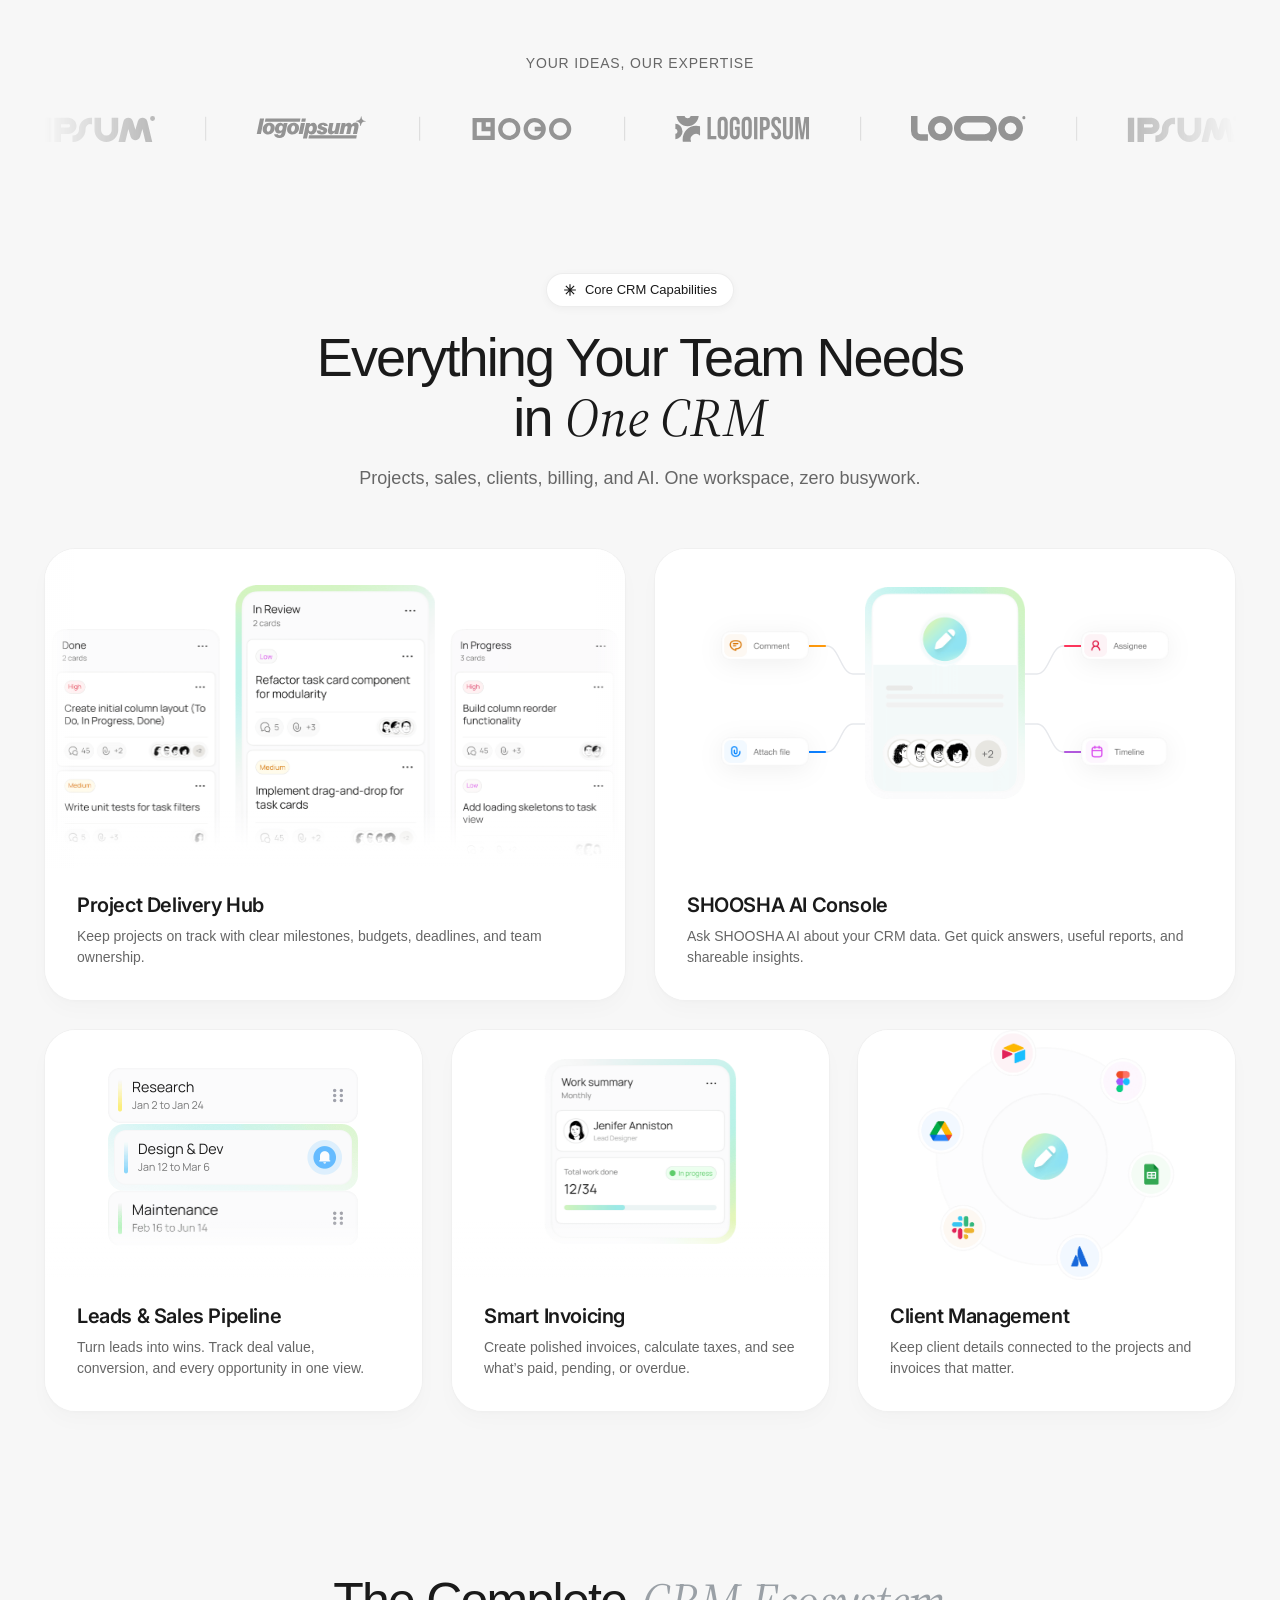
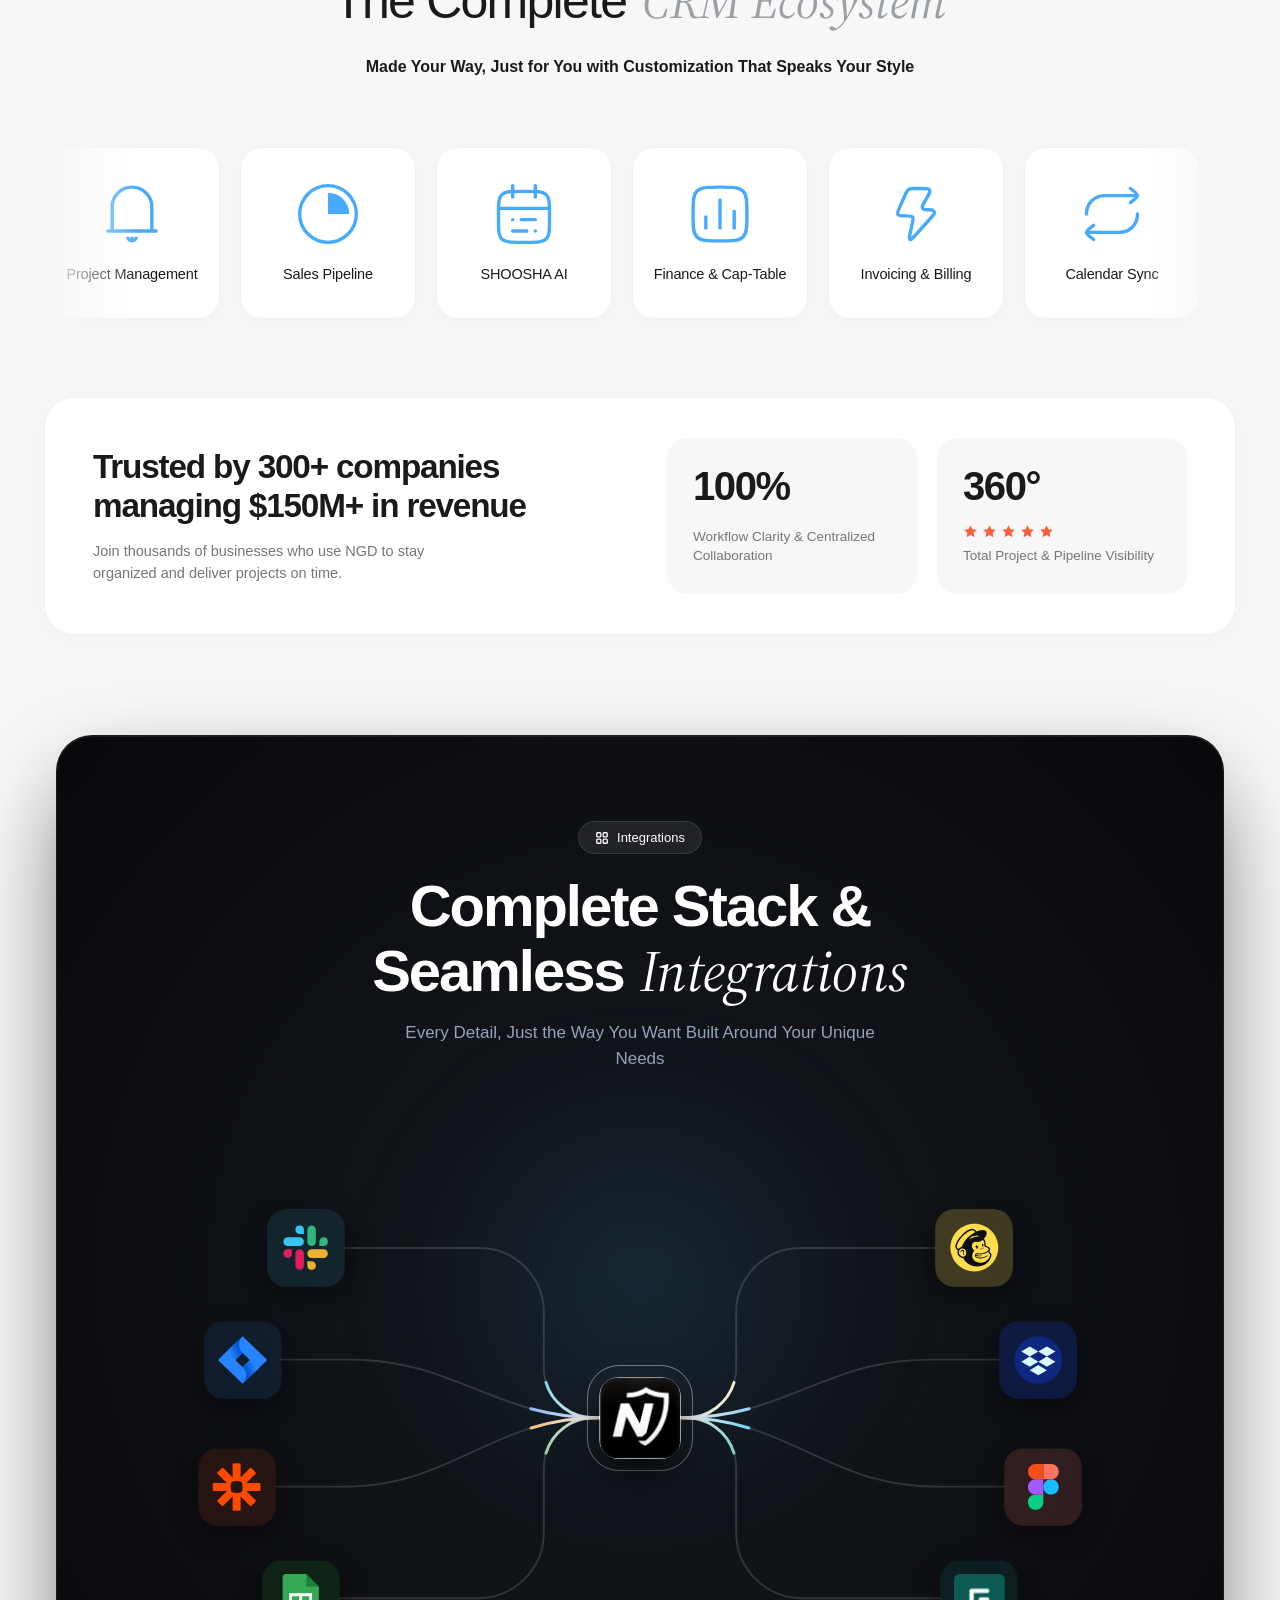
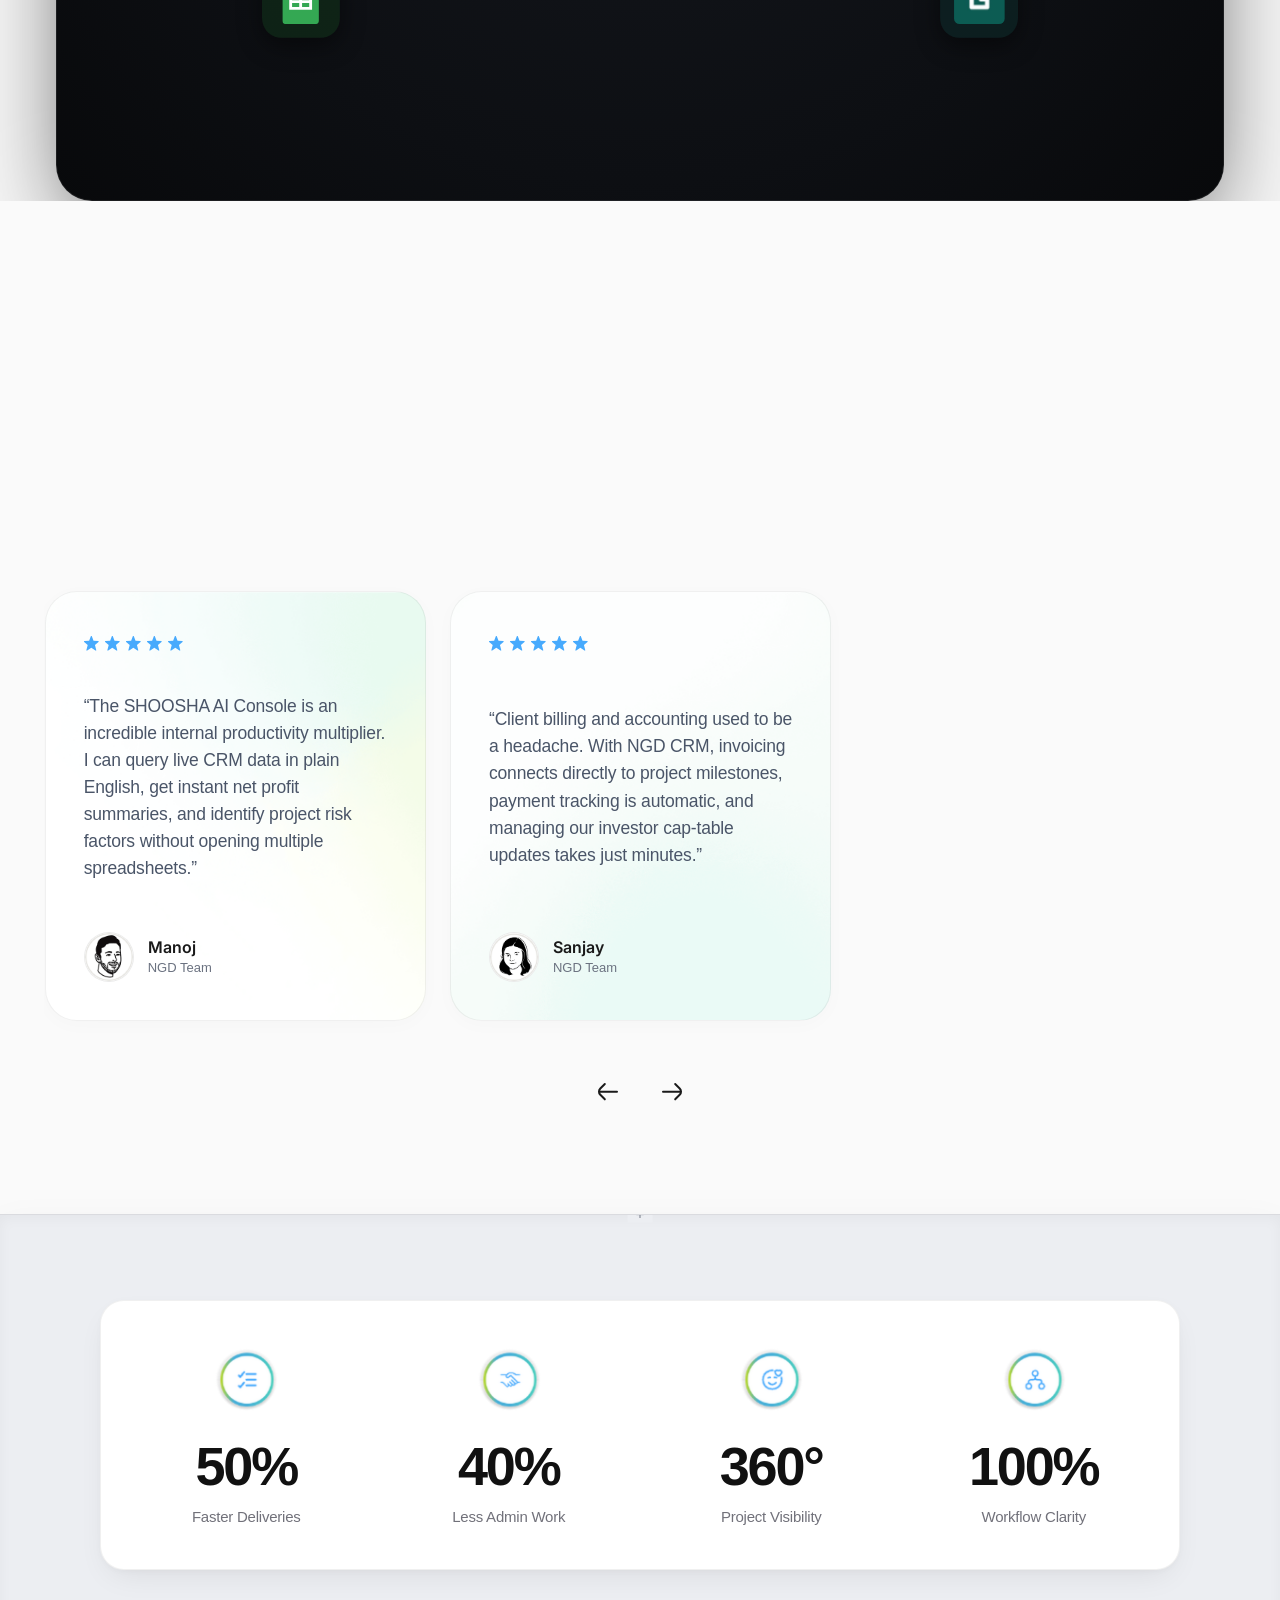
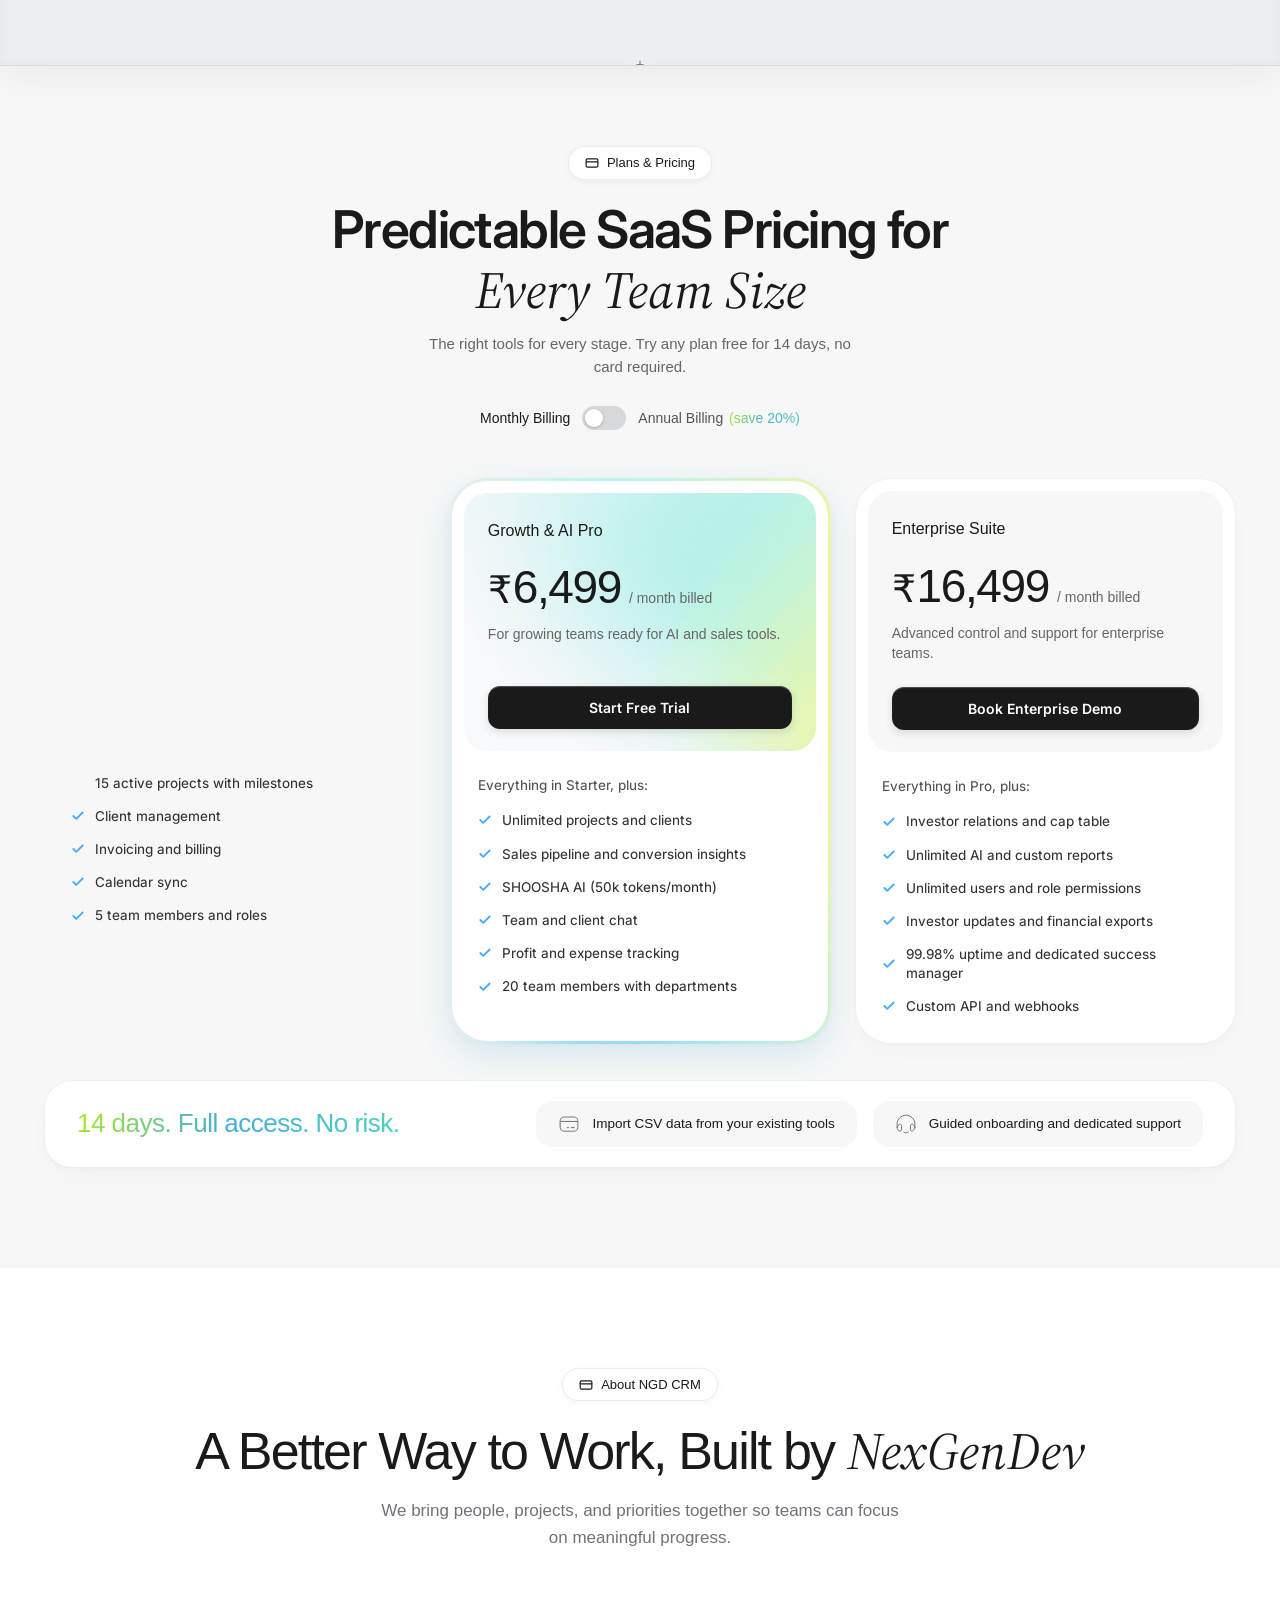
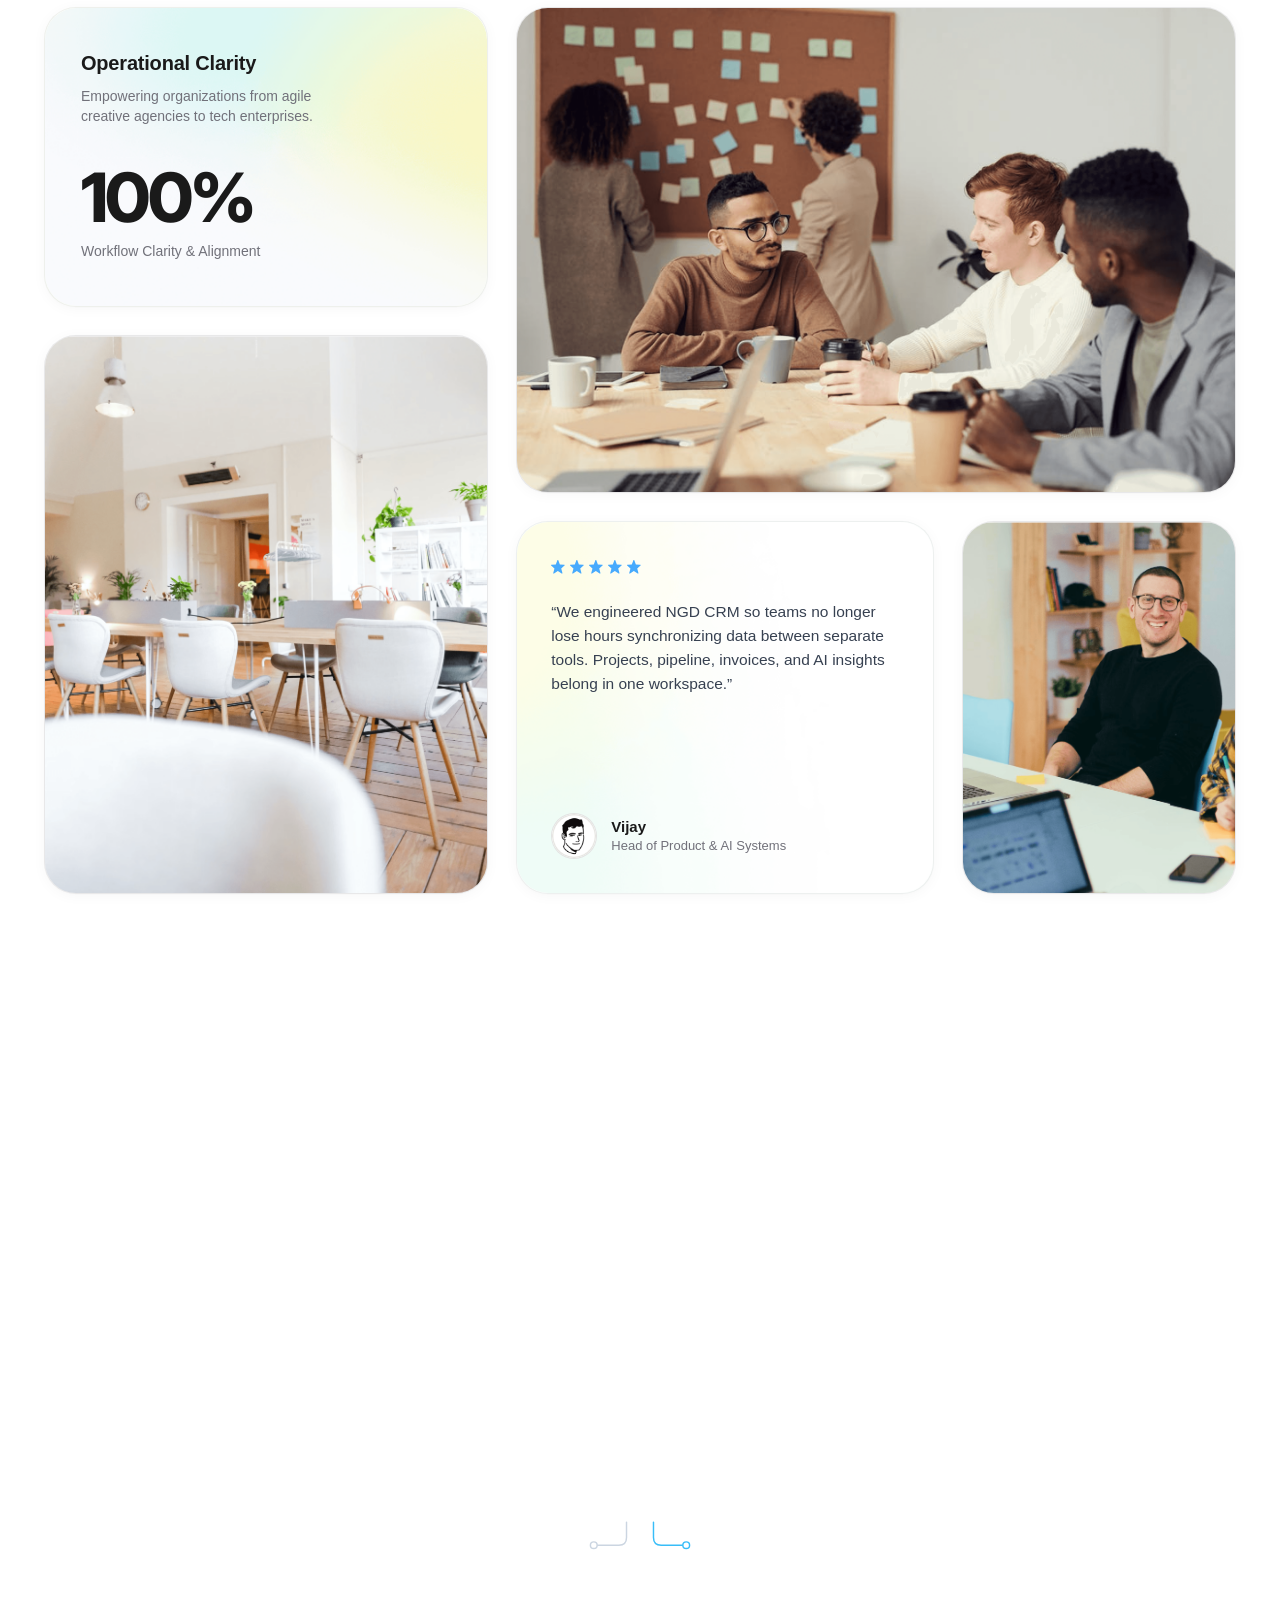
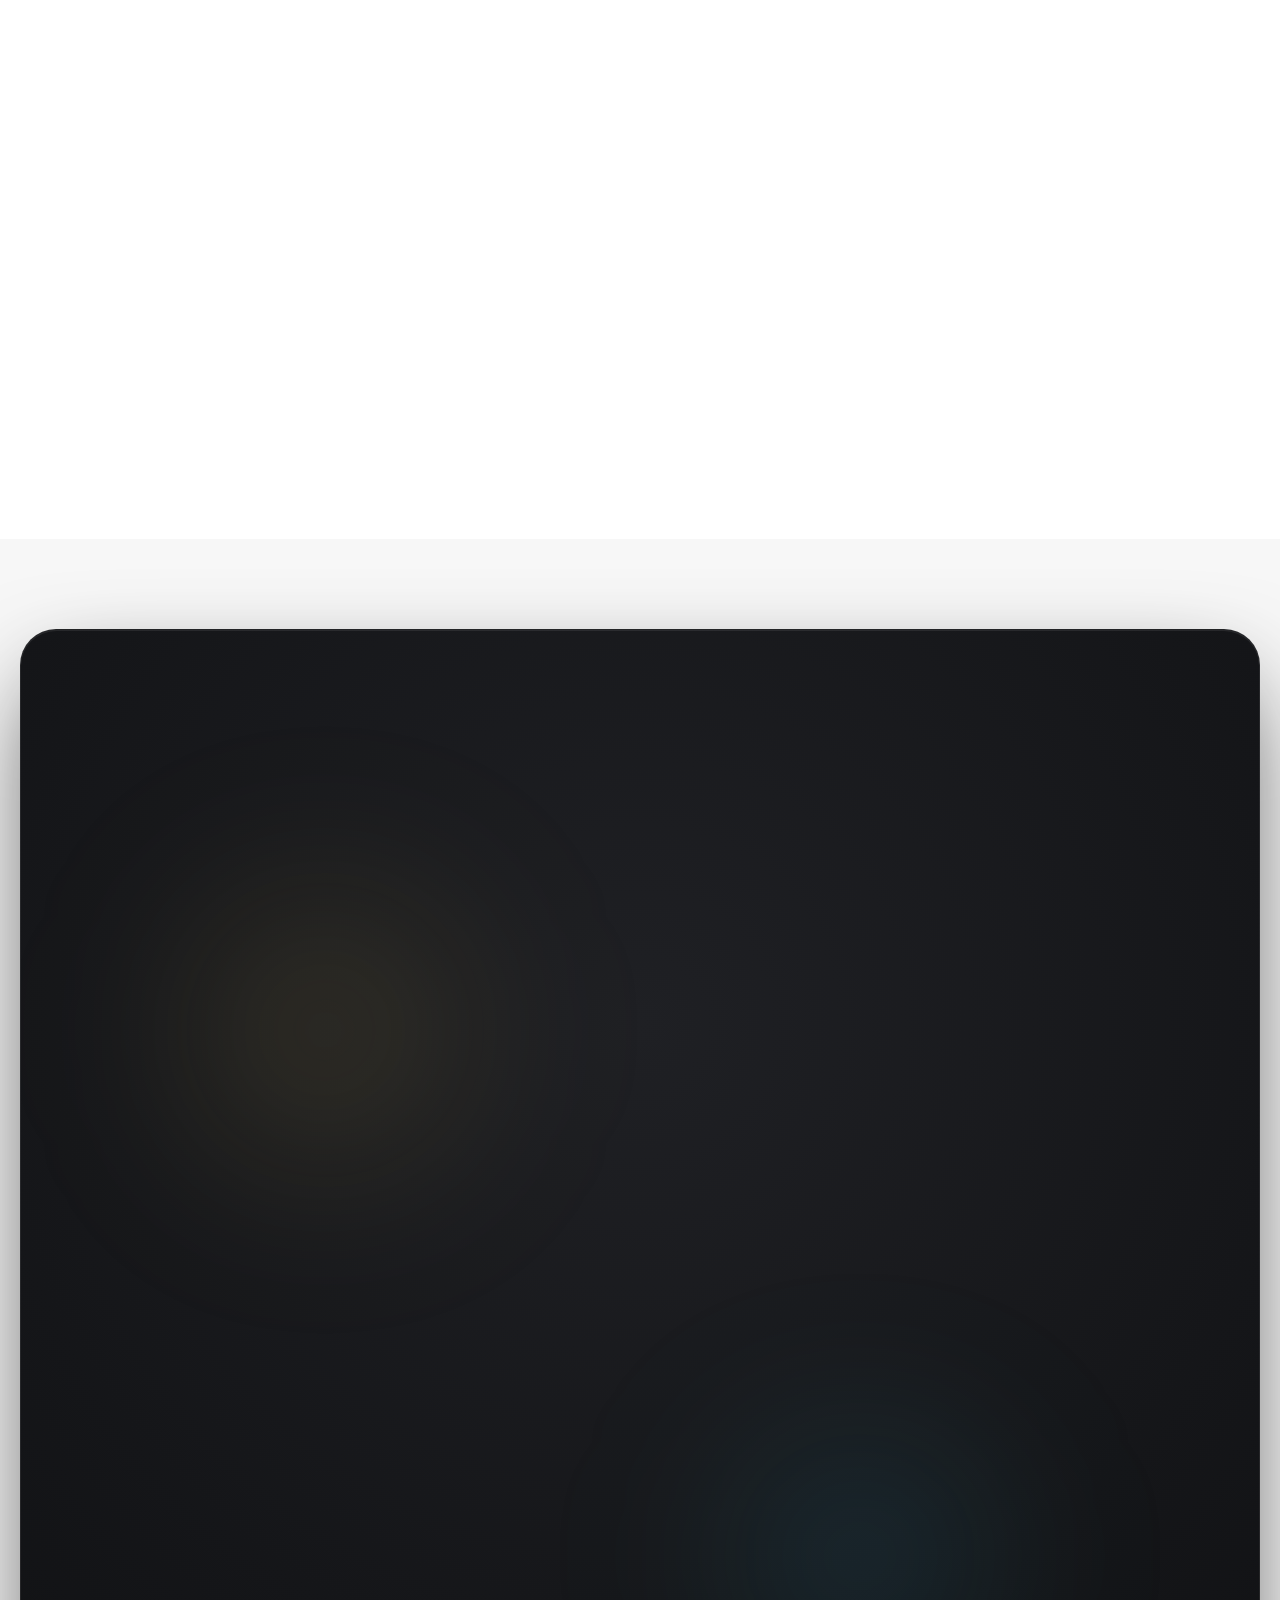
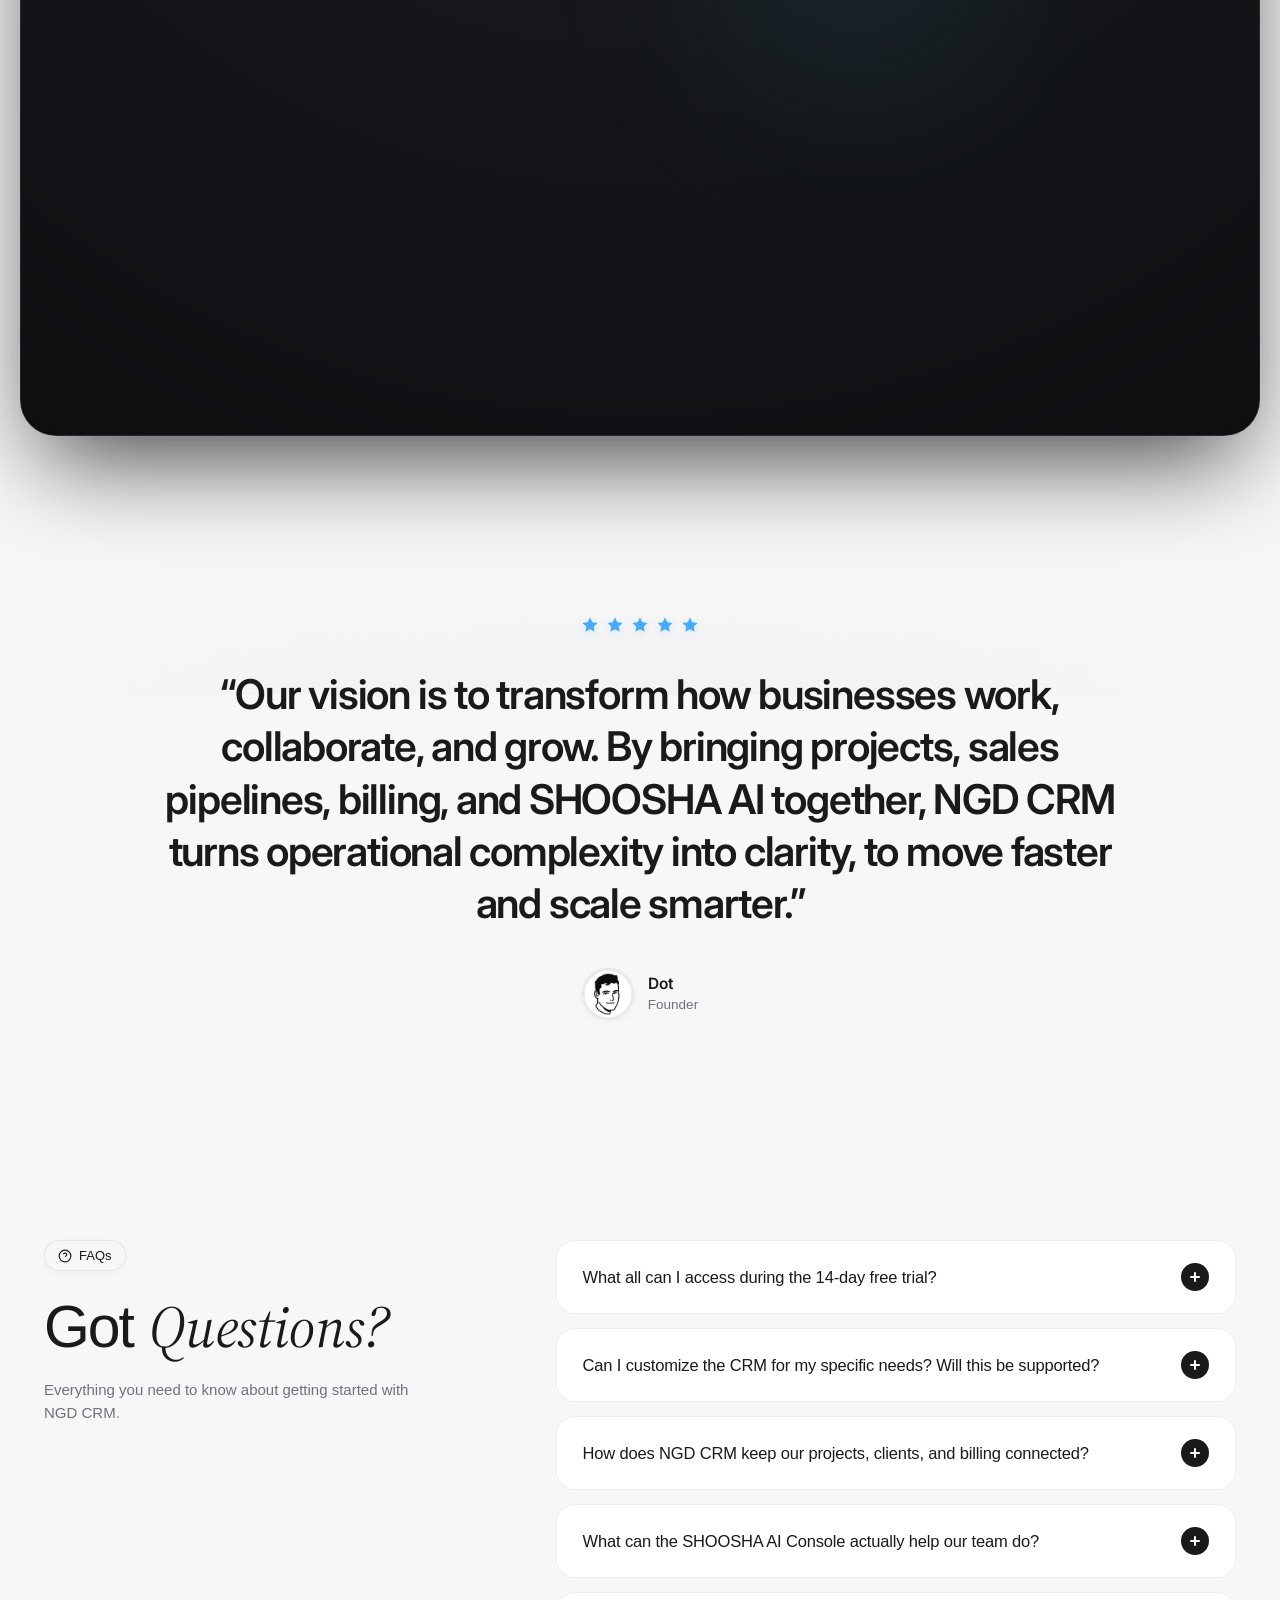
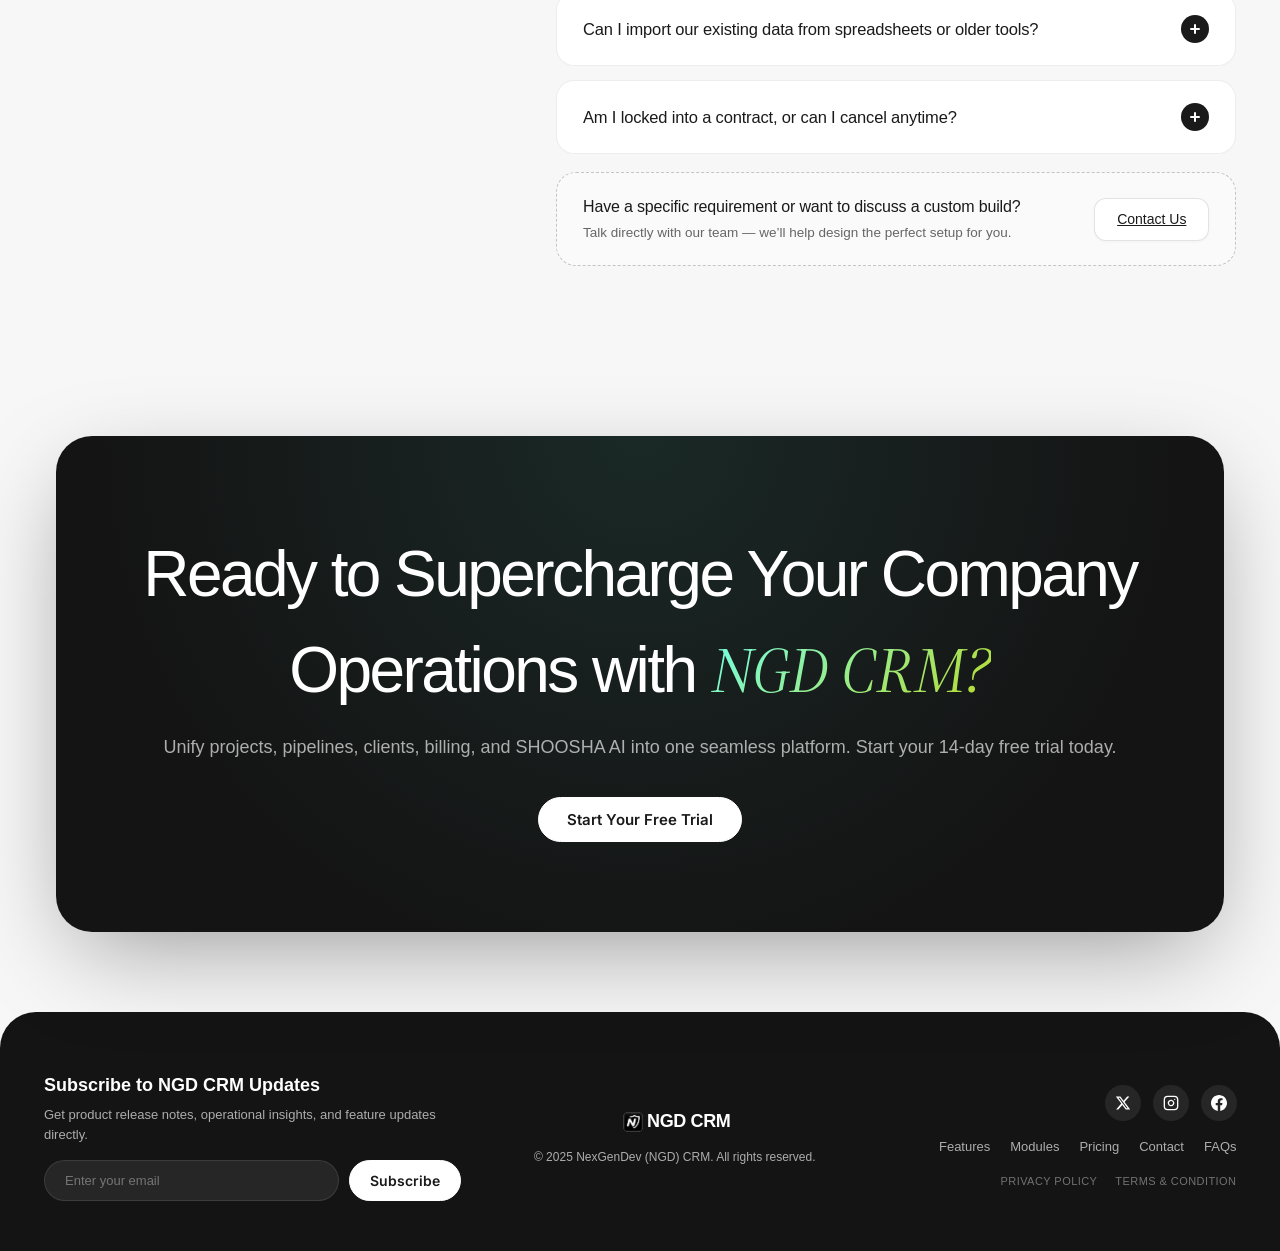
==== commit 1c5aa268: "Update comparison, overview, spotlight, and FAQ content to match crm-content-change branch" ====
--- a/index.html
+++ b/index.html
@@ -1635,32 +1635,32 @@
           <div class="comp-card-wrapper comp-wrapper-others">
             <div class="comp-card-inner">
               <div class="comp-card-header comp-header-others">
-                <h3 class="comp-card-title">Other Platforms</h3>
+                <h3 class="comp-card-title">Fragmented Tool Stack</h3>
               </div>
               <ul class="comp-features-list">
                 <li class="comp-feature-item">
                   <div class="comp-checkbox comp-checkbox-empty"></div>
-                  <span class="comp-feature-text">Multiple tools. Higher costs.</span>
+                  <span class="comp-feature-text">5-7 separate tools costing ₹30,000+/user/month</span>
                 </li>
                 <li class="comp-feature-item">
                   <div class="comp-checkbox comp-checkbox-empty"></div>
-                  <span class="comp-feature-text">Projects and billing stay disconnected</span>
+                  <span class="comp-feature-text">Projects disconnected from client invoices &amp; revenue</span>
                 </li>
                 <li class="comp-feature-item">
                   <div class="comp-checkbox comp-checkbox-empty"></div>
-                  <span class="comp-feature-text">AI without your CRM context</span>
+                  <span class="comp-feature-text">Generic external AI with zero context of your CRM data</span>
                 </li>
                 <li class="comp-feature-item">
                   <div class="comp-checkbox comp-checkbox-empty"></div>
-                  <span class="comp-feature-text">Missed follow-ups and deadlines</span>
+                  <span class="comp-feature-text">Disjointed calendar with missed follow-up deadlines</span>
                 </li>
                 <li class="comp-feature-item">
                   <div class="comp-checkbox comp-checkbox-empty"></div>
-                  <span class="comp-feature-text">No investor or cap-table tools</span>
+                  <span class="comp-feature-text">Zero investor relations or Cap-table tracking</span>
                 </li>
                 <li class="comp-feature-item">
                   <div class="comp-checkbox comp-checkbox-empty"></div>
-                  <span class="comp-feature-text">Chats scattered across platforms</span>
+                  <span class="comp-feature-text">Scattered team chats without client account linking</span>
                 </li>
               </ul>
             </div>
@@ -1681,27 +1681,27 @@
               <ul class="comp-features-list">
                 <li class="comp-feature-item">
                   <img class="comp-check-icon" src="images/Tnc2wphr8Yxa8SLERqqG4EZZ2U.svg" alt="✓">
-                  <span class="comp-feature-text">One CRM for work and relationships</span>
+                  <span class="comp-feature-text">All-in-one platform at 60%+ lower software cost</span>
                 </li>
                 <li class="comp-feature-item">
                   <img class="comp-check-icon" src="images/Tnc2wphr8Yxa8SLERqqG4EZZ2U.svg" alt="✓">
-                  <span class="comp-feature-text">Projects linked to clients and billing</span>
+                  <span class="comp-feature-text">Projects directly tied to client accounts &amp; billing</span>
                 </li>
                 <li class="comp-feature-item">
                   <img class="comp-check-icon" src="images/Tnc2wphr8Yxa8SLERqqG4EZZ2U.svg" alt="✓">
-                  <span class="comp-feature-text">SHOOSHA AI with CRM context</span>
+                  <span class="comp-feature-text">Built-in SHOOSHA AI trained on your live CRM data</span>
                 </li>
                 <li class="comp-feature-item">
                   <img class="comp-check-icon" src="images/Tnc2wphr8Yxa8SLERqqG4EZZ2U.svg" alt="✓">
-                  <span class="comp-feature-text">Calendar and follow-ups in sync</span>
+                  <span class="comp-feature-text">Interactive calendar synced to "Today's Schedule"</span>
                 </li>
                 <li class="comp-feature-item">
                   <img class="comp-check-icon" src="images/Tnc2wphr8Yxa8SLERqqG4EZZ2U.svg" alt="✓">
-                  <span class="comp-feature-text">Finance and investor tracking built in</span>
+                  <span class="comp-feature-text">Integrated Cap-Table, net profits &amp; investor tracking</span>
                 </li>
                 <li class="comp-feature-item">
                   <img class="comp-check-icon" src="images/Tnc2wphr8Yxa8SLERqqG4EZZ2U.svg" alt="✓">
-                  <span class="comp-feature-text">Team and client chat, connected</span>
+                  <span class="comp-feature-text">Built-in internal team &amp; external client chat hub</span>
                 </li>
               </ul>
             </div>
@@ -1709,7 +1709,7 @@
         </div>
 
         <div class="comp-cta text-center">
-          <button class="btn btn-dark comp-cta-btn waitlist-trigger" type="button">Get </button>
+          <button class="btn btn-dark comp-cta-btn waitlist-trigger" type="button">Experience NGD CRM Today</button>
         </div>
       </div>
     </section>
@@ -1725,11 +1725,11 @@
           <!-- Section Header -->
           <div class="dark-card-header text-center">
             <h2 class="dark-title">
-              One Platform<br>
-              <span class="serif-italic serif-gradient">Endless Clarity</span>
+              One Command Center<br>
+              <span class="serif-italic serif-gradient">Total Operational Visibility</span>
             </h2>
             <p class="dark-subtitle">
-              Plan, connect, and move work forward in one clear workspace.
+              Interactive scheduling, team hierarchy, real-time messaging, and financial cap-table analytics in a unified dashboard.
             </p>
           </div>
 
@@ -1768,8 +1768,8 @@
                 <img src="images/ic1.svg" alt="Calendar & Scheduling" class="overview-feature-svg" width="30"
                   height="30" loading="lazy">
               </div>
-              <h3 class="overview-feature-title">Schedule Smarter</h3>
-              <p class="overview-feature-desc">Keep meetings, milestones, and key dates in sync.</p>
+              <h3 class="overview-feature-title">Calendar &amp; Event Scheduling</h3>
+              <p class="overview-feature-desc">Schedule meetings, client calls, milestone deadlines, and company events with automatic sync to the dashboard's "Today's Schedule".</p>
             </div>
 
             <!-- Feature 2: Team & Department Hierarchy -->
@@ -1778,8 +1778,8 @@
                 <img src="images/ic2.svg" alt="Team & Departments" class="overview-feature-svg" width="30" height="30"
                   loading="lazy">
               </div>
-              <h3 class="overview-feature-title">Teams in Sync</h3>
-              <p class="overview-feature-desc">Clarify roles, see who's available, and keep projects moving.</p>
+              <h3 class="overview-feature-title">Team &amp; Department Structure</h3>
+              <p class="overview-feature-desc">Organize staff into departments, assign employees to roles or projects, and look up real-time availability across your company.</p>
             </div>
 
             <!-- Feature 3: Team & Client Chat -->
@@ -1788,8 +1788,8 @@
                 <img src="images/ic3.svg" alt="Team & Client Chat" class="overview-feature-svg" width="30" height="30"
                   loading="lazy">
               </div>
-              <h3 class="overview-feature-title">Chat, Connected</h3>
-              <p class="overview-feature-desc">Bring team and client conversations into one focused space.</p>
+              <h3 class="overview-feature-title">Team &amp; Client Chat</h3>
+              <p class="overview-feature-desc">Built-in messaging for internal staff and client communications with conversation lists, search, priority filtering, and direct channels.</p>
             </div>
           </div>
         </div>
@@ -1828,8 +1828,7 @@
 
         <!-- Spotlight Quote -->
         <blockquote class="spotlight-quote">
-          “From conceptualizing GreenoChat to deploying it on the Google Play Store, NexGenDev delivered world-class
-          engineering. Our green credits trading architecture runs with zero downtime.”
+         “Our vision is to transform how businesses work, collaborate, and grow. By bringing projects, sales pipelines, billing, and SHOOSHA AI together, NGD CRM turns operational complexity into clarity, to move faster and scale smarter.”
         </blockquote>
 
         <!-- Author with authentic avatar -->
@@ -1879,8 +1878,7 @@
                 <div class="accordion-body">
                   <div class="accordion-divider"></div>
                   <p class="accordion-text">
-                    NGD brings projects, clients, sales, invoicing, finance, team chat, scheduling, and SHOOSHA AI into
-                    one connected workspace. See the work, relationships, and results that matter, all in one place.
+                    You get full access to every feature—projects, pipeline, billing, chat, and SHOOSHA AI. No credit card required.
                   </p>
                 </div>
               </div>
@@ -1894,8 +1892,7 @@
                 <div class="accordion-body">
                   <div class="accordion-divider"></div>
                   <p class="accordion-text">
-                    Link every project to its client, milestones, budget, and team. When it is time to bill, create an
-                    invoice connected to the work, without chasing details across tools.
+                    Yes, absolutely! We can customize workflows, fields, and custom modules for you. Just reach out on our <a href="contact.html" style="color: #47AAFD; font-weight: 500; text-decoration: underline;">Contact Us</a> page.
                   </p>
                 </div>
               </div>
@@ -1909,8 +1906,7 @@
                 <div class="accordion-body">
                   <div class="accordion-divider"></div>
                   <p class="accordion-text">
-                    Ask questions in plain language and get insights from your CRM data, from overdue milestones to
-                    revenue summaries. Turn answers into reports and shareable transcripts in moments.
+                    Projects tie directly to client accounts. When milestones finish, you can send an invoice in one click without leaving the dashboard.
                   </p>
                 </div>
               </div>
@@ -1924,8 +1920,7 @@
                 <div class="accordion-body">
                   <div class="accordion-divider"></div>
                   <p class="accordion-text">
-                    Add meetings, client calls, milestones, and events to your calendar. Your day’s plans appear in the
-                    dashboard’s “Today’s Schedule,” helping the whole team stay on track.
+                    Ask questions in plain English—like upcoming deadlines or revenue summaries—and get instant answers without digging through spreadsheets.
                   </p>
                 </div>
               </div>
@@ -1939,8 +1934,7 @@
                 <div class="accordion-body">
                   <div class="accordion-divider"></div>
                   <p class="accordion-text">
-                    Yes. Track income, expenses, and net profit alongside investor contributions and equity in your cap
-                    table. Your financial picture stays clear and easy to follow.
+                    Yes. You can import leads, clients, and projects in minutes via CSV or Excel, with free onboarding help if needed.
                   </p>
                 </div>
               </div>
@@ -1954,8 +1948,7 @@
                 <div class="accordion-body">
                   <div class="accordion-divider"></div>
                   <p class="accordion-text">
-                    Yes. Import leads, clients, projects, and transactions from CSV or JSON, then get help from our team
-                    to make your move smooth.
+                    No contracts at all. You can cancel or change your plan anytime with a single click, and your data is always yours to export.
                   </p>
                 </div>
               </div>
@@ -1979,10 +1972,9 @@
       <div class="container">
         <div class="dark-card final-cta-card text-center">
           <h2 class="cta-title">
-            Ready to Supercharge with <span class="serif-italic serif-gradient">NGD CRM?</span>
+            Ready to Supercharge Your Company Operations with <span class="serif-italic serif-gradient">NGD CRM?</span>
           </h2>
-          <p class="cta-subtitle">Unify projects, pipelines, clients, billing, and SHOOSHA AI into one seamless
-            platform. Start your 14-day free trial today.</p>
+          <p class="cta-subtitle">Unify projects, pipelines, clients, billing, and SHOOSHA AI into one seamless platform. Start your 14-day free trial today.</p>
           <div class="cta-btn-wrap">
             <button class="btn btn-white btn-lg waitlist-trigger" type="button">Start Your Free Trial</button>
           </div>
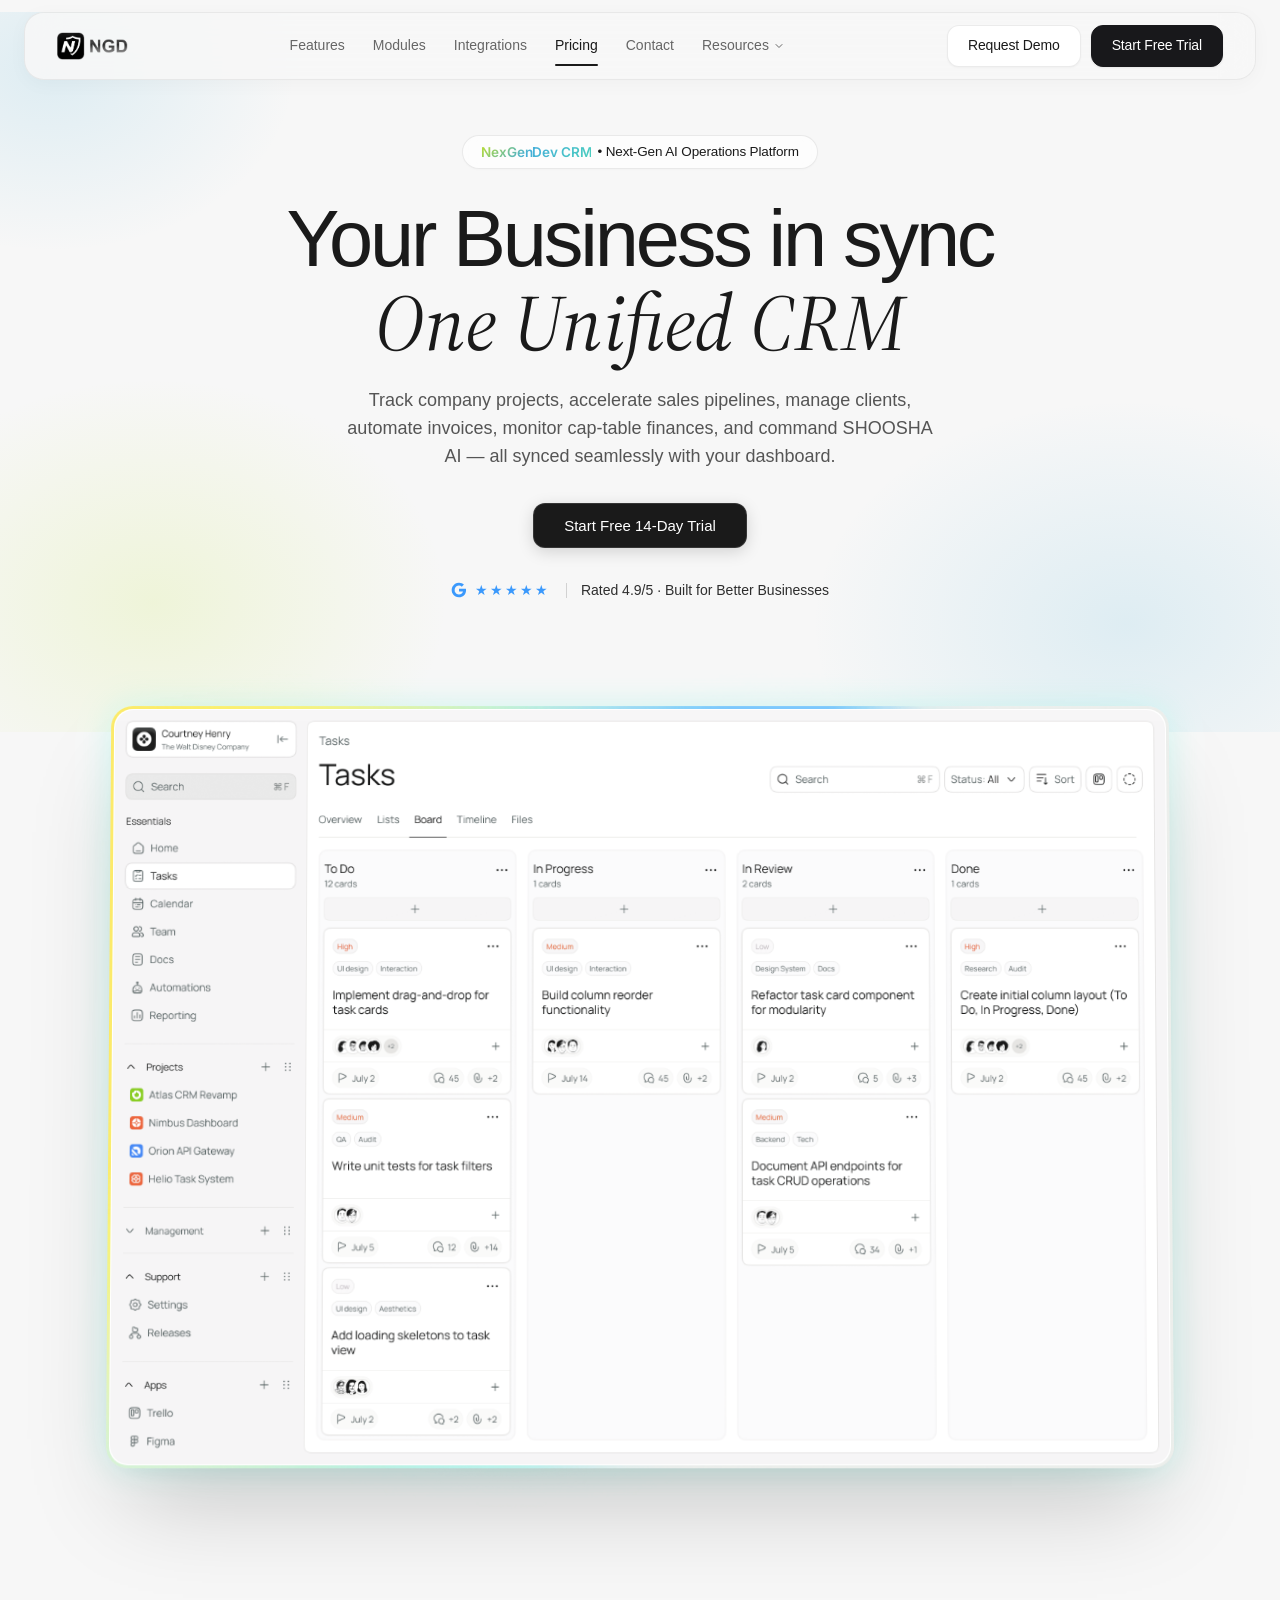
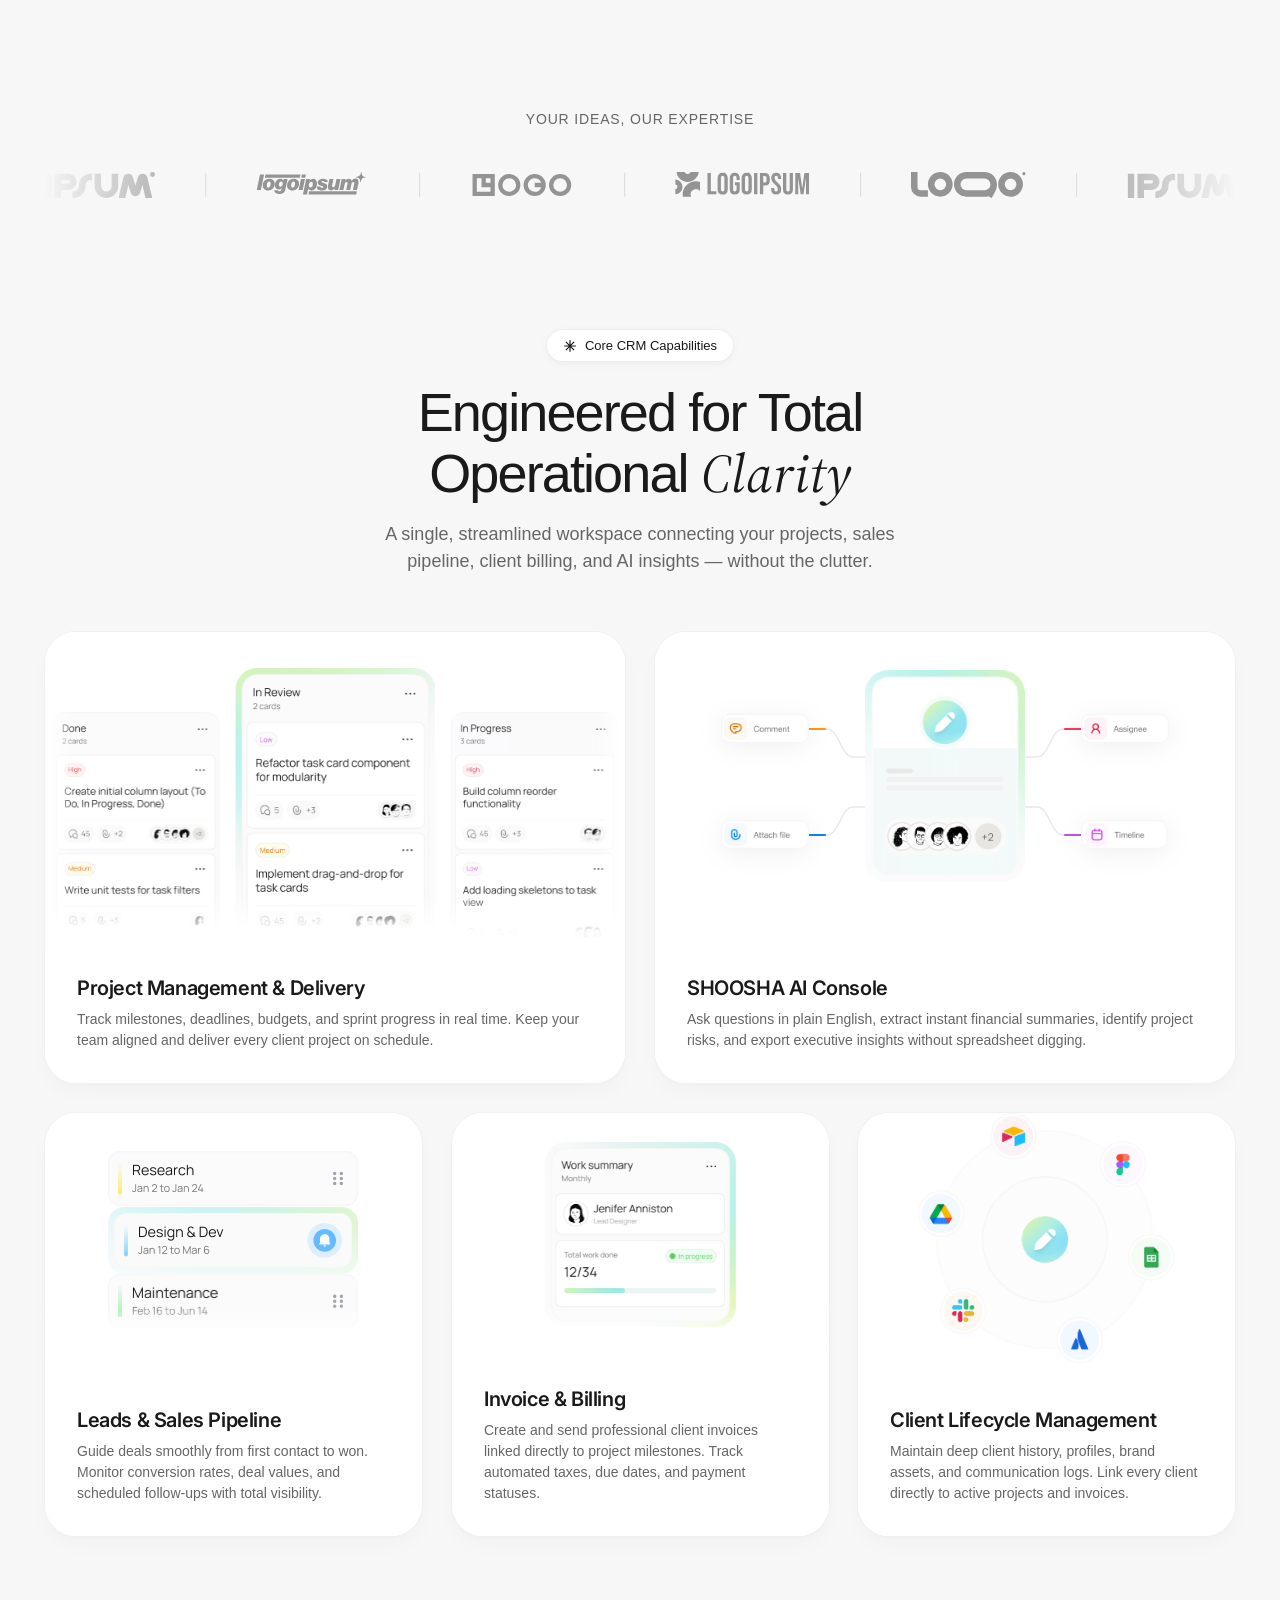
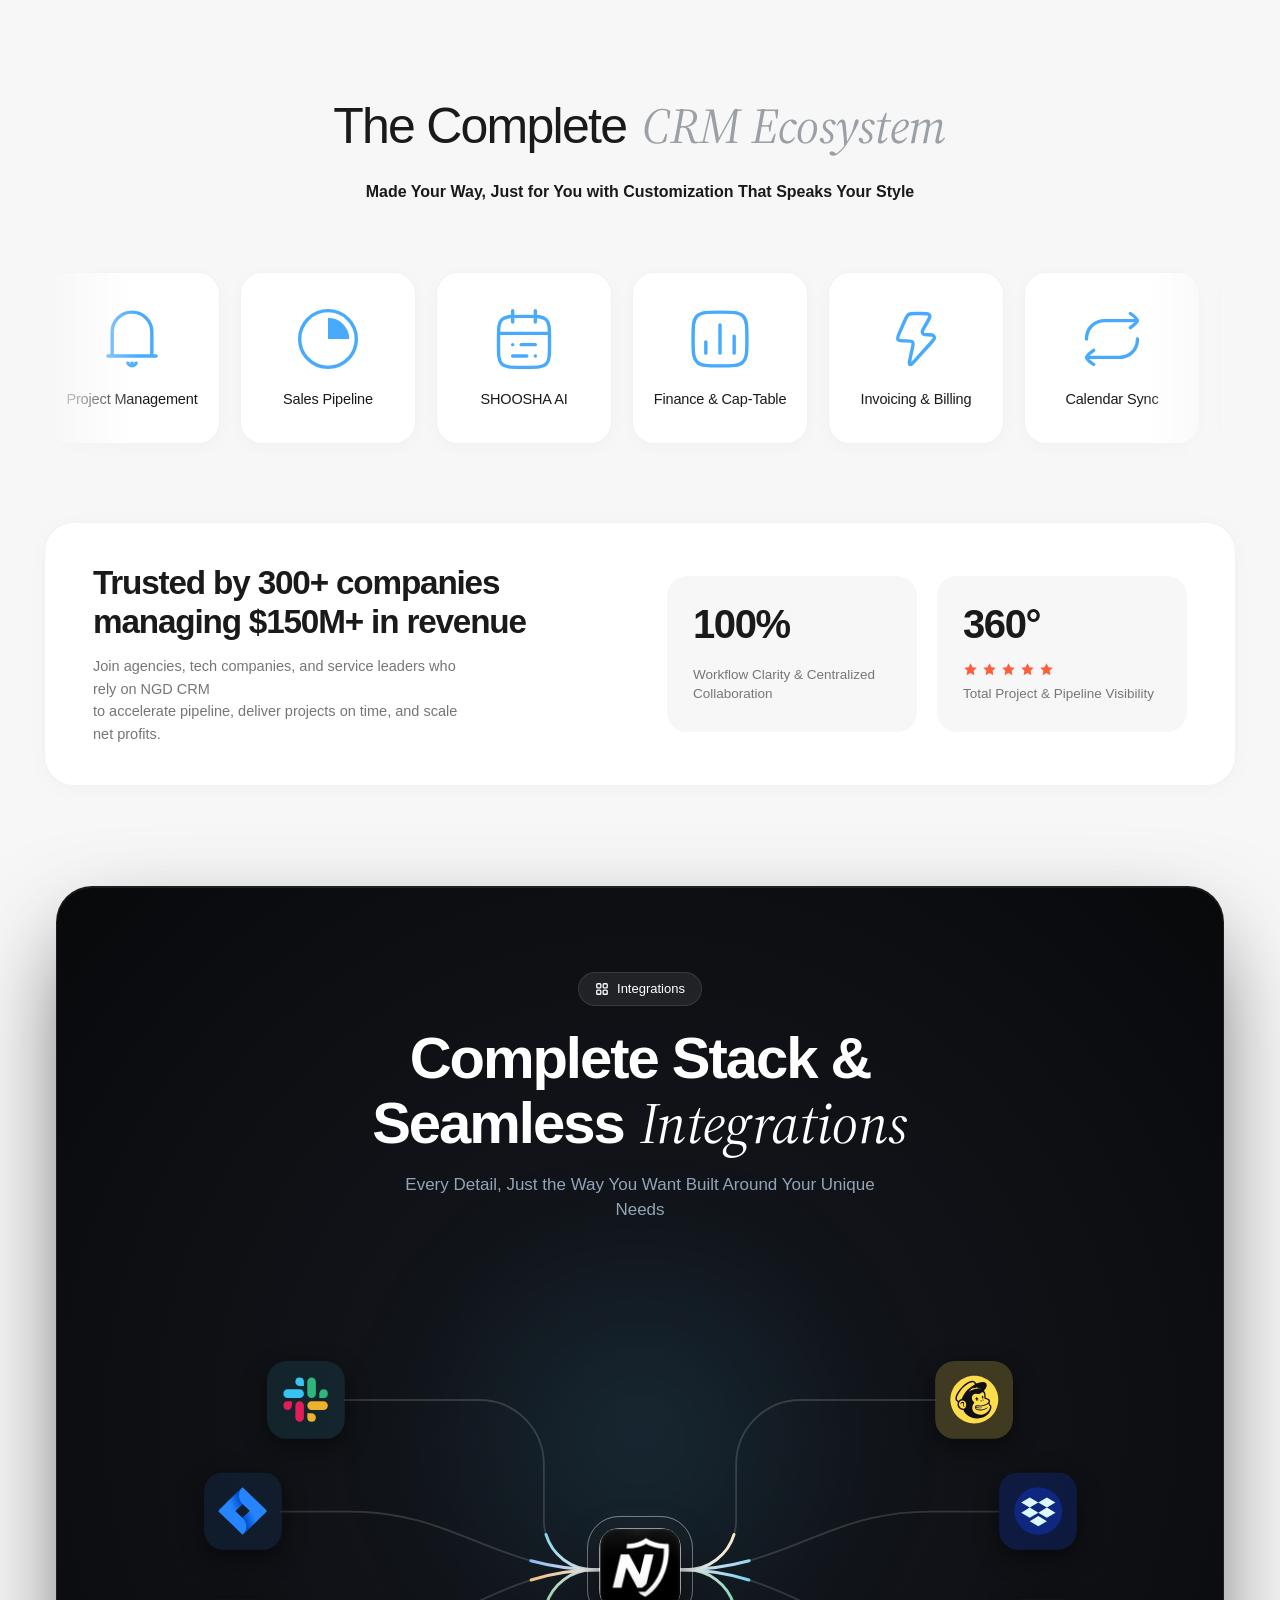
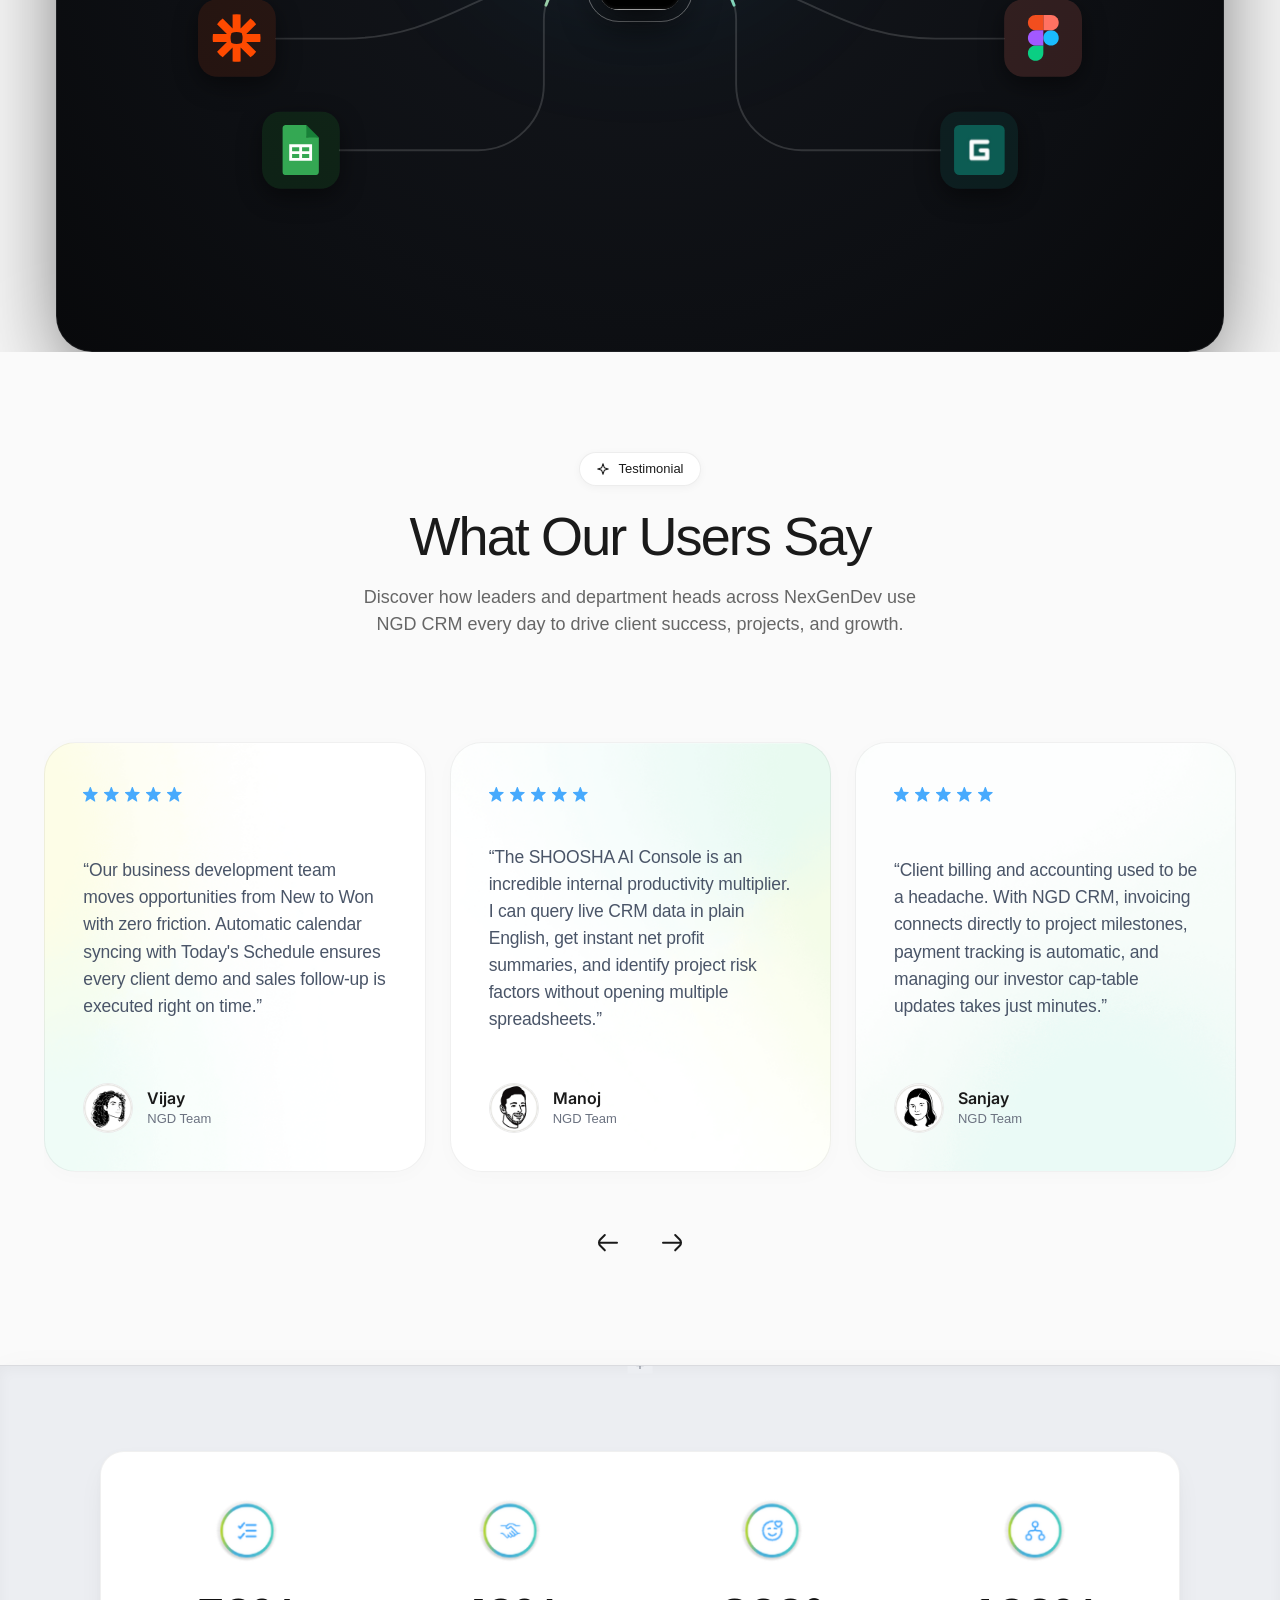
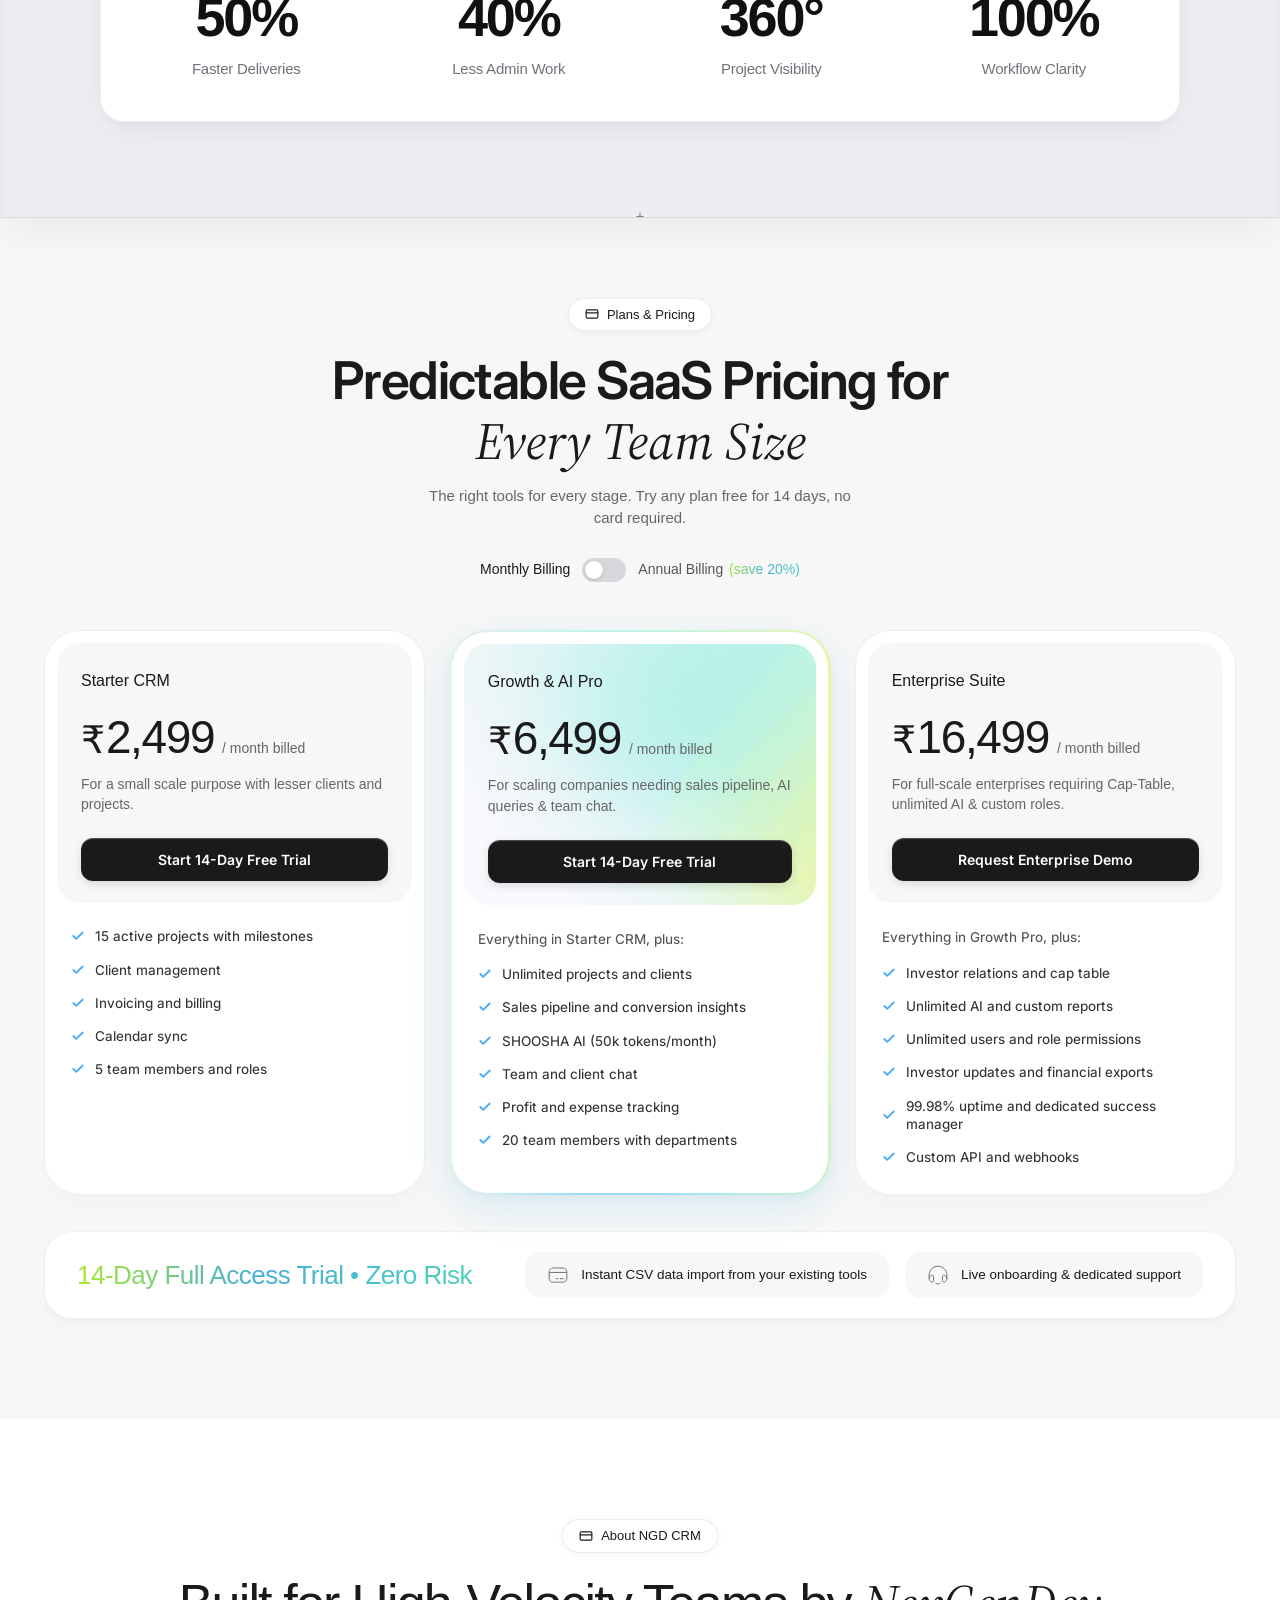
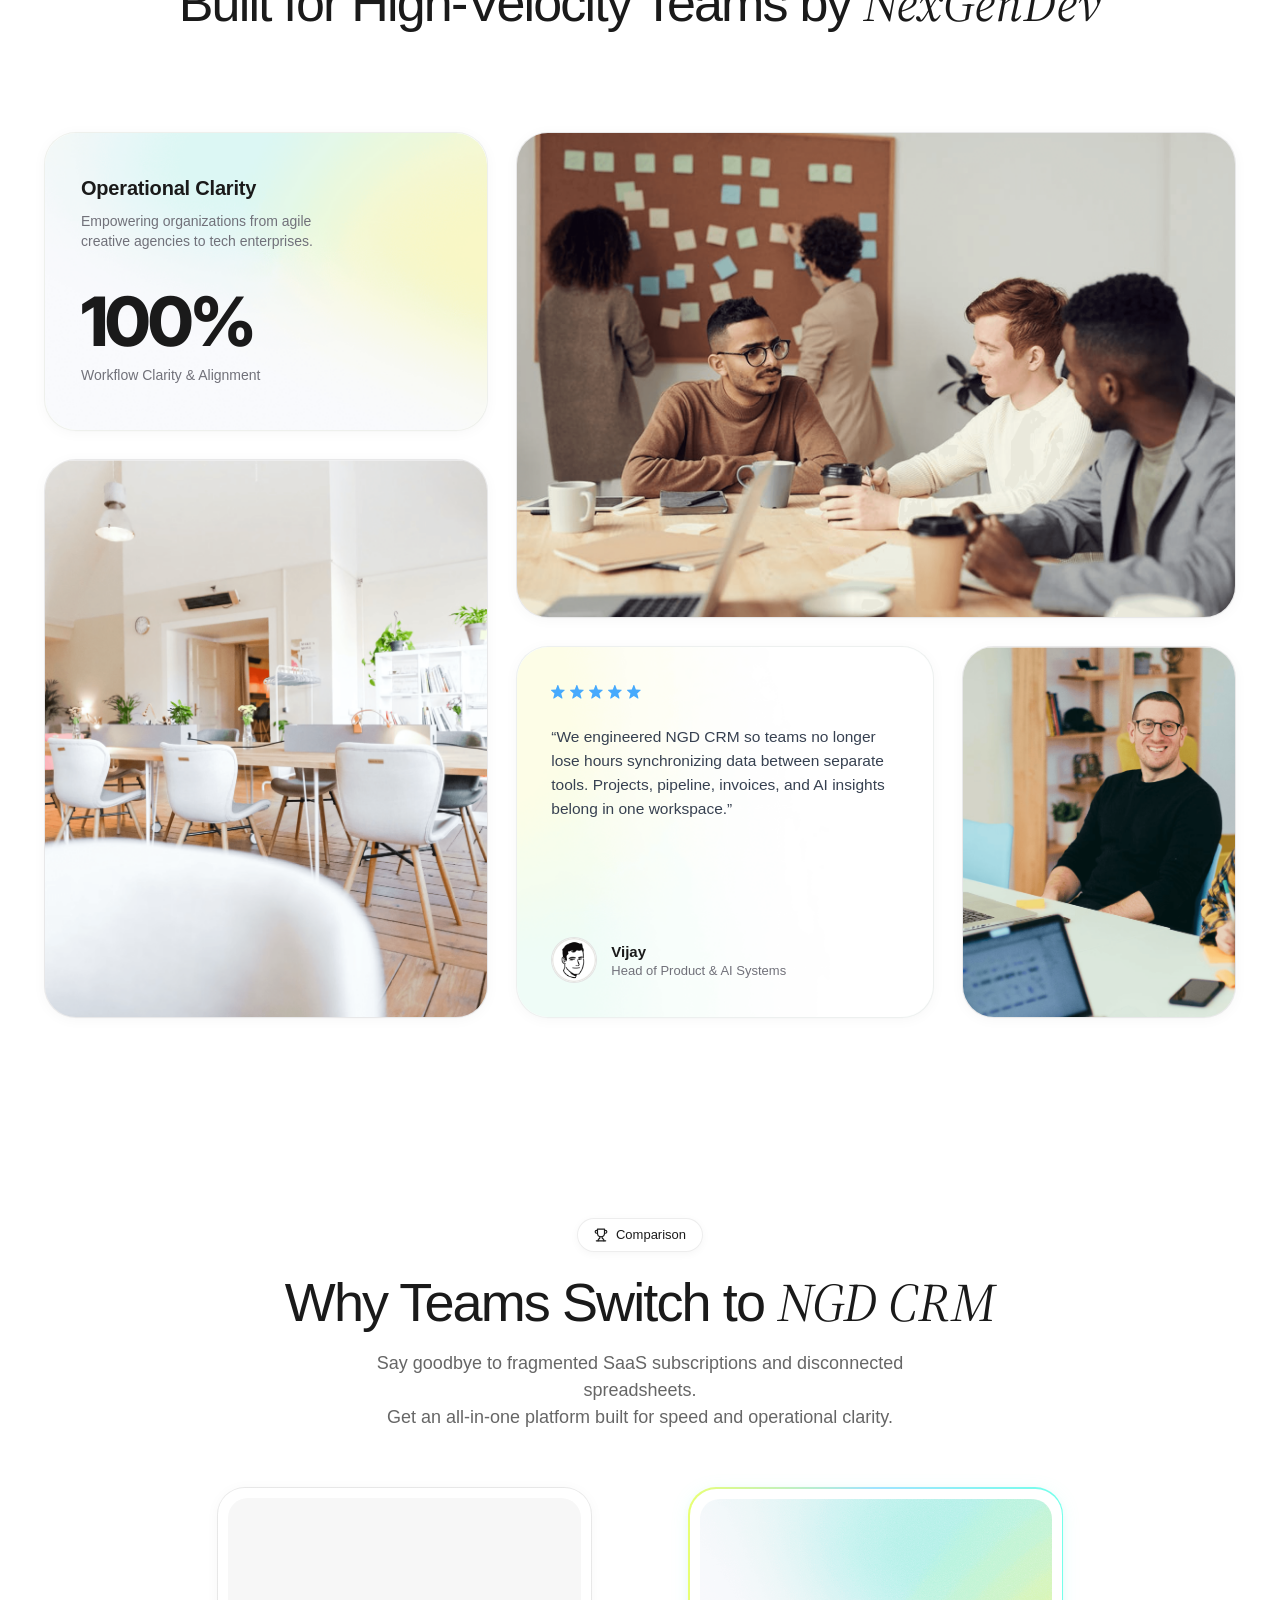
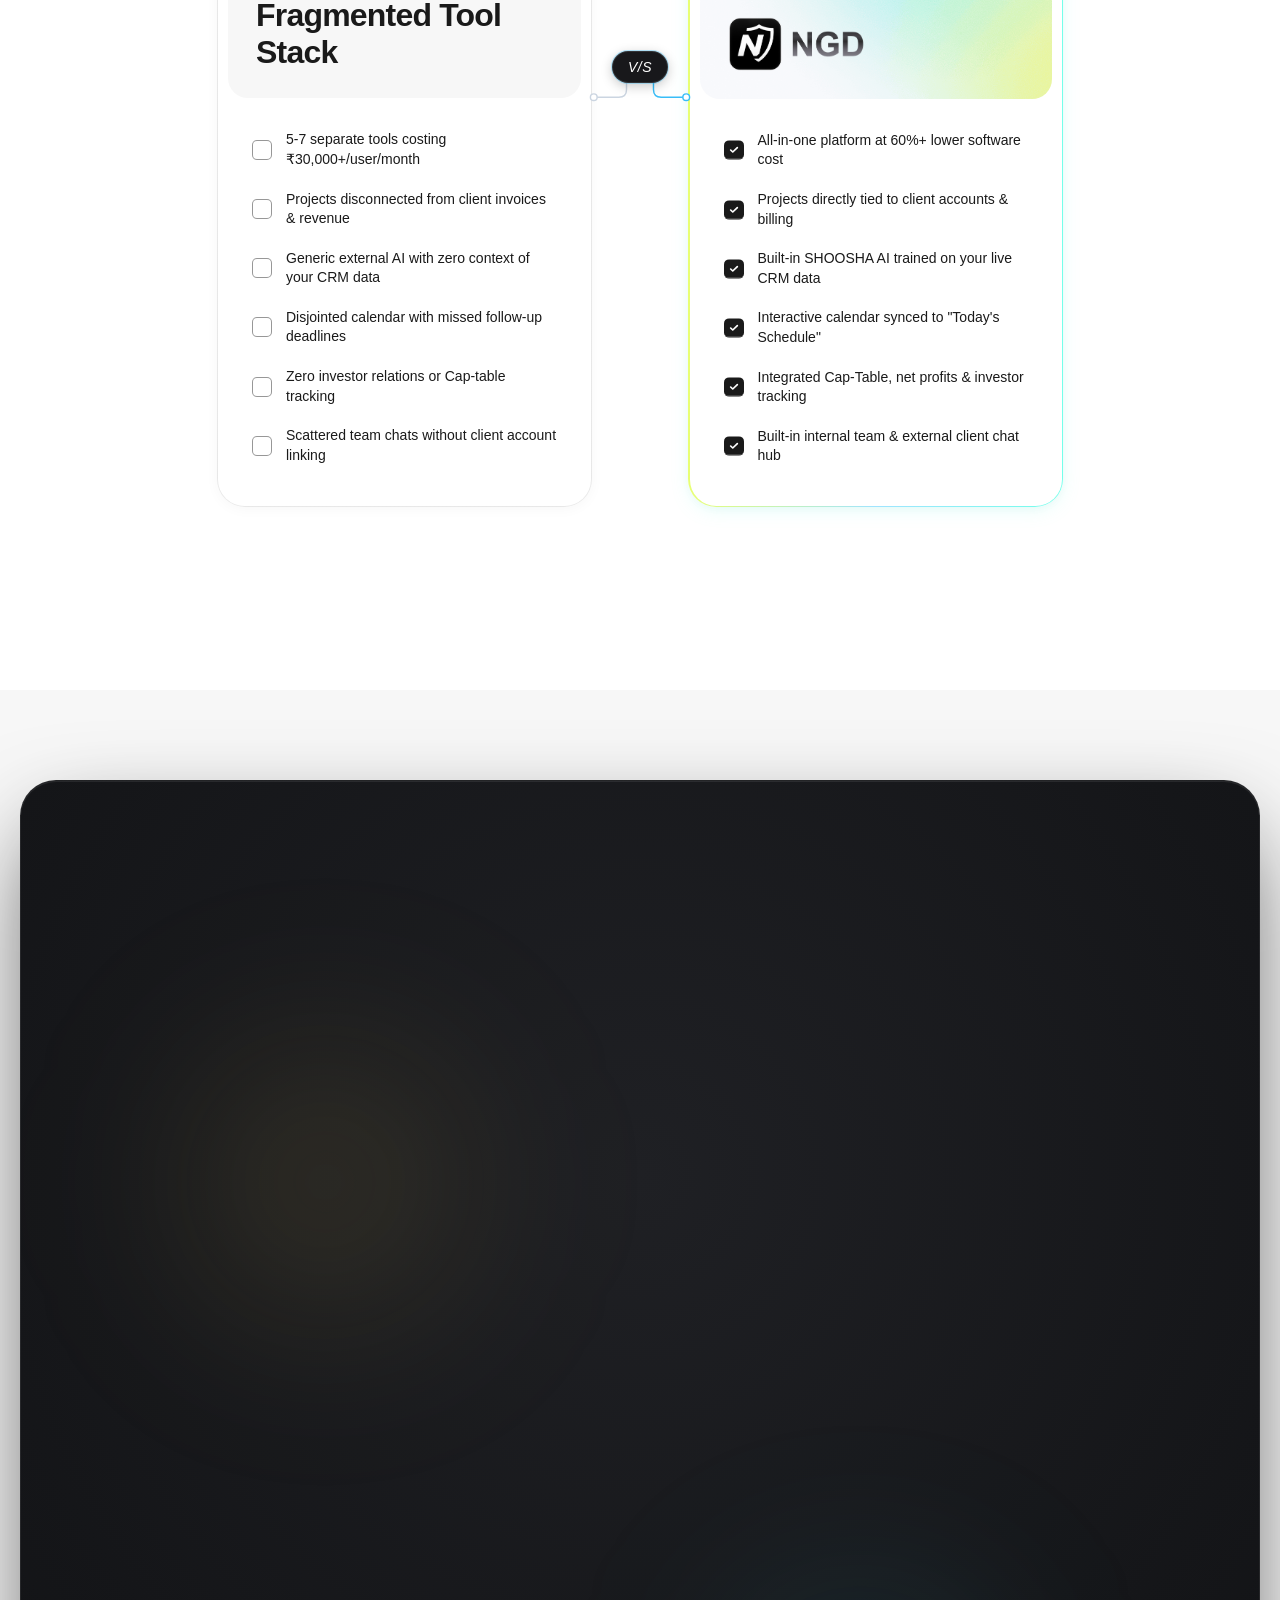
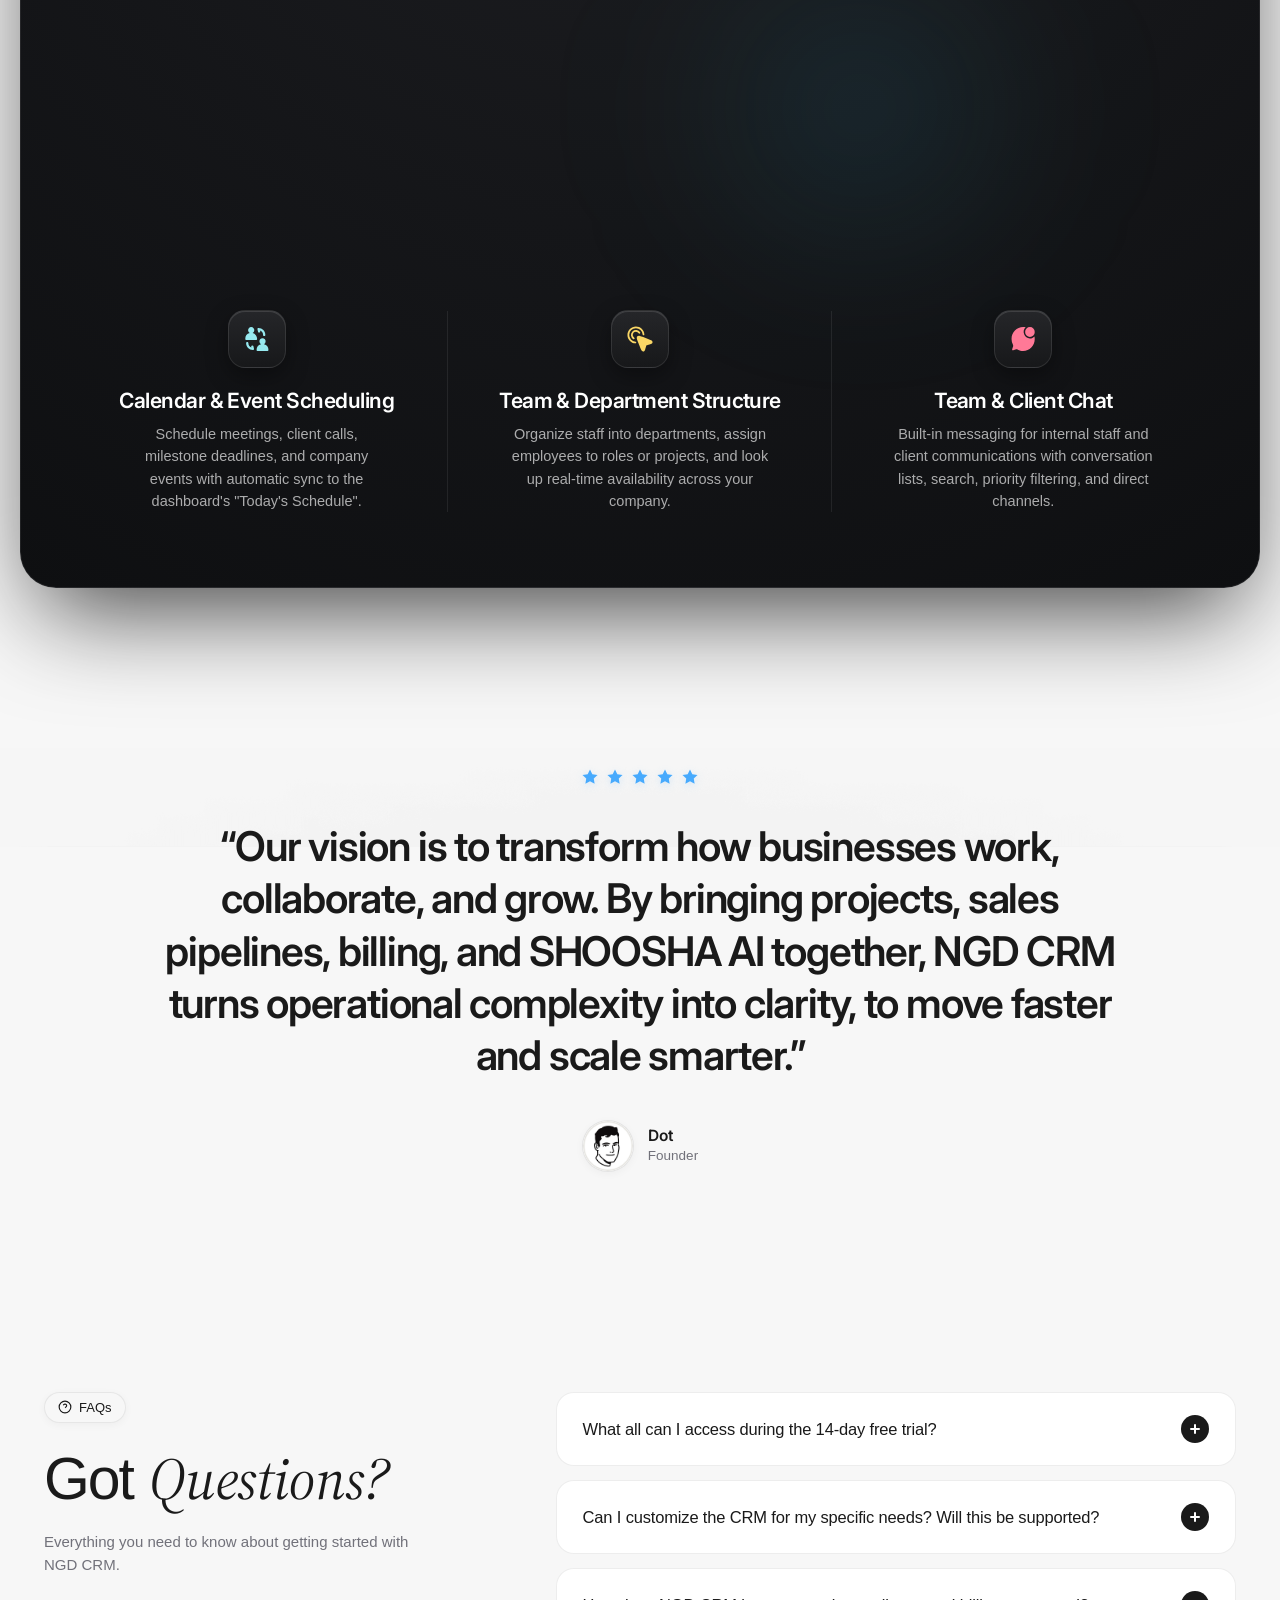
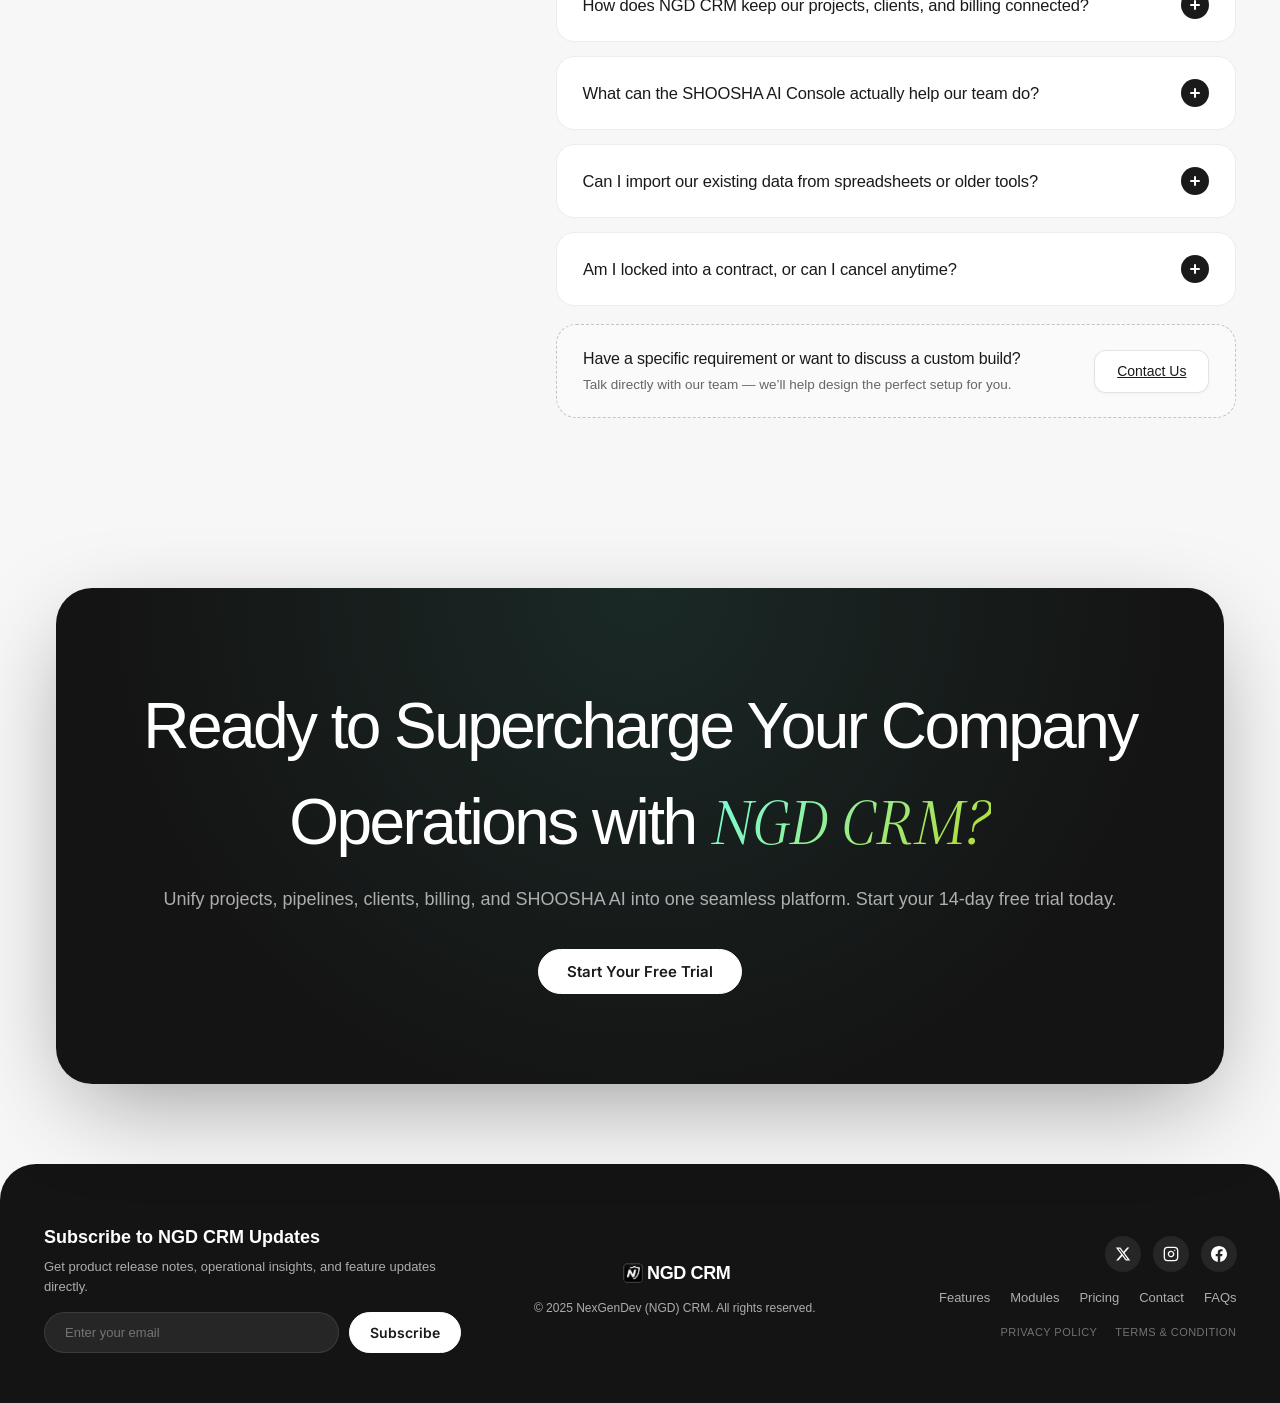
==== commit e21700fe: "Update hero, bento capabilities, trust banner, pricing, and about section text to match crm-content-" ====
--- a/index.html
+++ b/index.html
@@ -144,13 +144,13 @@
 
         <!-- Main Title -->
         <h1 class="hero-title">
-          Manage Everything<br>
-          in <span class="serif-italic">One Unified CRM</span>
+          Your Business in sync <br>
+          <span class="serif-italic">One Unified CRM</span>
         </h1>
 
         <!-- Subtitle -->
         <p class="hero-subtitle">
-          Projects, clients, sales, and AI — all working together in one CRM.
+          Track company projects, accelerate sales pipelines, manage clients, automate invoices, monitor cap-table finances, and command SHOOSHA AI — all synced seamlessly with your dashboard.
         </p>
 
         <!-- CTA Button -->
@@ -273,11 +273,11 @@
             Core CRM Capabilities
           </div>
           <h2 class="section-title">
-            Everything Your Team Needs<br>
-            in <span class="serif-italic">One CRM</span>
+            Engineered for Total<br>
+            Operational <span class="serif-italic">Clarity</span>
           </h2>
           <p class="section-subtitle">
-            Projects, sales, clients, billing, and AI. One workspace, zero busywork.
+            A single, streamlined workspace connecting your projects, sales pipeline, client billing, and AI insights — without the clutter.
           </p>
         </div>
 
@@ -300,9 +300,8 @@
               <div class="bento-mask bento-mask-right"></div>
             </div>
             <div class="bento-content">
-              <h3 class="bento-title">Project Delivery Hub</h3>
-              <p class="bento-desc">Keep projects on track with clear milestones, budgets, deadlines, and team
-                ownership.</p>
+              <h3 class="bento-title">Project Management &amp; Delivery</h3>
+              <p class="bento-desc">Track milestones, deadlines, budgets, and sprint progress in real time. Keep your team aligned and deliver every client project on schedule.</p>
             </div>
           </div>
 
@@ -363,8 +362,7 @@
             </div>
             <div class="bento-content">
               <h3 class="bento-title">SHOOSHA AI Console</h3>
-              <p class="bento-desc">Ask SHOOSHA AI about your CRM data. Get quick answers, useful reports, and shareable
-                insights.</p>
+              <p class="bento-desc">Ask questions in plain English, extract instant financial summaries, identify project risks, and export executive insights without spreadsheet digging.</p>
             </div>
           </div>
 
@@ -386,8 +384,7 @@
             </div>
             <div class="bento-content">
               <h3 class="bento-title">Leads &amp; Sales Pipeline</h3>
-              <p class="bento-desc">Turn leads into wins. Track deal value, conversion, and every opportunity in one
-                view.</p>
+              <p class="bento-desc">Guide deals smoothly from first contact to won. Monitor conversion rates, deal values, and scheduled follow-ups with total visibility.</p>
             </div>
           </div>
 
@@ -400,9 +397,8 @@
               <div class="bento-mask bento-mask-bottom"></div>
             </div>
             <div class="bento-content">
-              <h3 class="bento-title">Smart Invoicing</h3>
-              <p class="bento-desc">Create polished invoices, calculate taxes, and see what’s paid, pending, or overdue.
-              </p>
+              <h3 class="bento-title">Invoice &amp; Billing</h3>
+              <p class="bento-desc">Create and send professional client invoices linked directly to project milestones. Track automated taxes, due dates, and payment statuses.</p>
             </div>
           </div>
 
@@ -414,8 +410,8 @@
               </div>
             </div>
             <div class="bento-content">
-              <h3 class="bento-title">Client Management</h3>
-              <p class="bento-desc">Keep client details connected to the projects and invoices that matter.</p>
+              <h3 class="bento-title">Client Lifecycle Management</h3>
+              <p class="bento-desc">Maintain deep client history, profiles, brand assets, and communication logs. Link every client directly to active projects and invoices.</p>
             </div>
           </div>
         </div>
@@ -621,8 +617,7 @@
         <div class="trust-banner-card">
           <div class="trust-banner-left">
             <h3 class="trust-title">Trusted by 300+ companies<br>managing $150M+ in revenue</h3>
-            <p class="trust-desc">Join thousands of businesses who use NGD to stay organized and deliver projects on
-              time.</p>
+            <p class="trust-desc">Join agencies, tech companies, and service leaders who rely on NGD CRM<br class="desktop-only-br">to accelerate pipeline, deliver projects on time, and scale net profits.</p>
           </div>
           <div class="trust-banner-right">
             <div class="trust-stat-box">
@@ -1285,8 +1280,8 @@
                   <span class="currency">₹</span><span class="amount" data-monthly="2,499" data-yearly="1,999">2,499</span>
                   <span class="period">/ month billed</span>
                 </div>
-                <p class="plan-desc">Essential tools for small teams and startups.</p>
-                <button class="pricing-btn waitlist-trigger" type="button">Start Free Trial</button>
+                <p class="plan-desc">For a small scale purpose with lesser clients and projects.</p>
+                <button class="pricing-btn waitlist-trigger" type="button">Start 14-Day Free Trial</button>
               </div>
               <div class="plan-features">
                 <ul class="feature-list">
@@ -1339,11 +1334,11 @@
                   <span class="currency">₹</span><span class="amount" data-monthly="6,499" data-yearly="5,199">6,499</span>
                   <span class="period">/ month billed</span>
                 </div>
-                <p class="plan-desc">For growing teams ready for AI and sales tools.</p>
-                <button class="pricing-btn waitlist-trigger" type="button">Start Free Trial</button>
+                <p class="plan-desc">For scaling companies needing sales pipeline, AI queries &amp; team chat.</p>
+                <button class="pricing-btn waitlist-trigger" type="button">Start 14-Day Free Trial</button>
               </div>
               <div class="plan-features">
-                <div class="feature-inherit-notice">Everything in Starter, plus:</div>
+                <div class="feature-inherit-notice">Everything in Starter CRM, plus:</div>
                 <ul class="feature-list">
                   <li>
                     <svg width="14" height="14" viewBox="0 0 14 14" fill="none">
@@ -1401,11 +1396,11 @@
                   <span class="currency">₹</span><span class="amount" data-monthly="16,499" data-yearly="12,999">16,499</span>
                   <span class="period">/ month billed</span>
                 </div>
-                <p class="plan-desc">Advanced control and support for enterprise teams.</p>
-                <button class="pricing-btn waitlist-trigger" type="button">Book Enterprise Demo</button>
+                <p class="plan-desc">For full-scale enterprises requiring Cap-Table, unlimited AI &amp; custom roles.</p>
+                <button class="pricing-btn waitlist-trigger" type="button">Request Enterprise Demo</button>
               </div>
               <div class="plan-features">
-                <div class="feature-inherit-notice">Everything in Pro, plus:</div>
+                <div class="feature-inherit-notice">Everything in Growth Pro, plus:</div>
                 <ul class="feature-list">
                   <li>
                     <svg width="14" height="14" viewBox="0 0 14 14" fill="none">
@@ -1458,16 +1453,16 @@
         <!-- Pricing Guarantee Footnote -->
         <div class="pricing-guarantee-banner">
           <div class="pg-left">
-            <h3 class="pg-headline">14 days. Full access. No risk.</h3>
+            <h3 class="pg-headline">14-Day Full Access Trial • Zero Risk</h3>
           </div>
           <div class="pg-badges">
             <div class="pg-badge">
               <img src="images/pmbqsgnrUOf2cx0DidXnw9tdBr4.svg" width="22" height="22" alt="Card Icon">
-              <span>Import CSV data from your existing tools</span>
+              <span>Instant CSV data import from your existing tools</span>
             </div>
             <div class="pg-badge">
               <img src="images/tzeBCXFs5kykTwBXDfrKCEDgiA.svg" width="22" height="22" alt="Headphone Icon">
-              <span>Guided onboarding and dedicated support</span>
+              <span>Live onboarding &amp; dedicated support</span>
             </div>
           </div>
         </div>
@@ -1487,10 +1482,10 @@
             About NGD CRM
           </div>
           <h2 class="about-title">
-            A Better Way to Work, Built by <span class="serif-italic">NexGenDev</span>
+            Built for High-Velocity Teams by <span class="serif-italic">NexGenDev</span>
           </h2>
           <p class="about-subtitle">
-            We bring people, projects, and priorities together so teams can focus on meaningful progress.
+           Simplify operations, strengthen collaboration, and scale without limits
           </p>
         </div>
 
@@ -1607,10 +1602,10 @@
             Comparison
           </div>
           <h2 class="section-title">
-            Why Choose NGD
+            Why Teams Switch to <span class="serif-italic">NGD CRM</span>
           </h2>
           <p class="section-subtitle">
-            Simplicity without compromise. NGD combines powerful features with an intuitive interface.
+            Say goodbye to fragmented SaaS subscriptions and disconnected spreadsheets.<br class="desktop-br"> Get an all-in-one platform built for speed and operational clarity.
           </p>
         </div>
 
